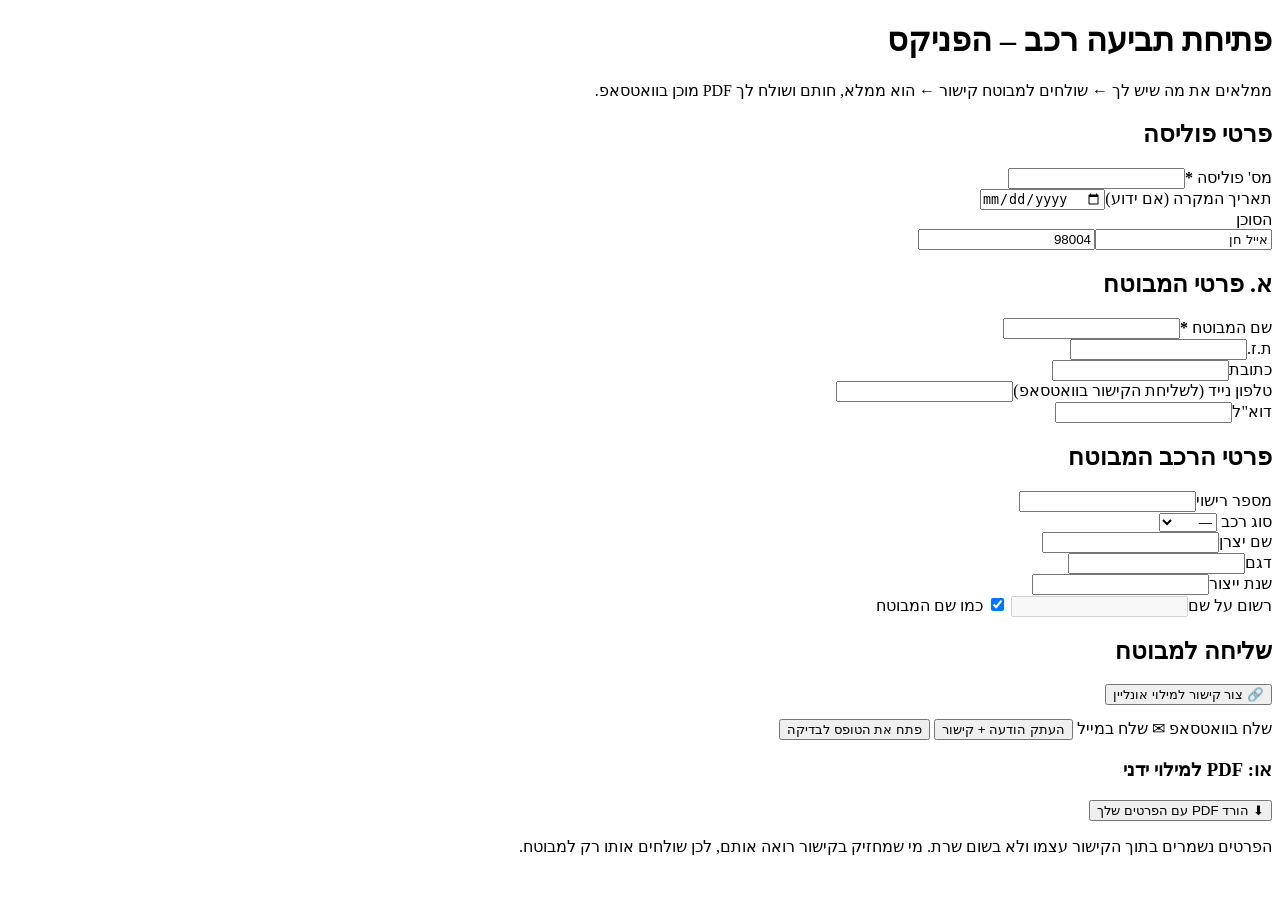
==== index.html @ f4e03f24 "Add files via upload" ====
<!DOCTYPE html>
<html lang="he" dir="rtl">
<head>
<meta charset="utf-8">
<meta name="viewport" content="width=device-width, initial-scale=1">
<meta name="robots" content="noindex, nofollow">
<title>פתיחת תביעה רכב – הפניקס (סוכן)</title>
<link rel="stylesheet" href="assets/style.css">
</head>
<body>
<header>
  <h1>פתיחת תביעה רכב – הפניקס</h1>
  <p>ממלאים את מה שיש לך ← שולחים למבוטח קישור ← הוא ממלא, חותם ושולח לך PDF מוכן בוואטסאפ.</p>
</header>
<main>
  <div class="card">
    <h2>פרטי פוליסה</h2>
    <div class="grid">
      <div><label class="l">מס' פוליסה <b>*</b></label><input id="policy" class="ltr" inputmode="numeric"></div>
      <div><label class="l">תאריך המקרה (אם ידוע)</label><input id="eventDate" type="date"></div>
      <div class="full"><label class="l">הסוכן</label>
        <div class="grid" style="grid-template-columns:2fr 1fr"><input id="agentName" value="אייל חן"><input id="agentNo" value="98004" class="ltr"></div></div>
    </div>
  </div>

  <div class="card">
    <h2>א. פרטי המבוטח</h2>
    <div class="grid">
      <div><label class="l">שם המבוטח <b>*</b></label><input id="name"></div>
      <div><label class="l">ת.ז.</label><input id="idno" class="ltr" inputmode="numeric" maxlength="9"></div>
      <div class="full"><label class="l">כתובת</label><input id="address"></div>
      <div><label class="l">טלפון נייד (לשליחת הקישור בוואטסאפ)</label><input id="mobile" class="ltr" inputmode="tel"></div>
      <div><label class="l">דוא"ל</label><input id="email" class="ltr" type="email"></div>
    </div>
  </div>

  <div class="card">
    <h2>פרטי הרכב המבוטח</h2>
    <div class="grid">
      <div><label class="l">מספר רישוי</label><input id="plate" class="ltr"></div>
      <div><label class="l">סוג רכב</label>
        <select id="vtype"><option value="">—</option><option value="private">פרטי</option><option value="commercial">מסחרי</option><option value="other">אחר</option></select></div>
      <div><label class="l">שם יצרן</label><input id="maker"></div>
      <div><label class="l">דגם</label><input id="model"></div>
      <div><label class="l">שנת ייצור</label><input id="year" class="ltr" inputmode="numeric" maxlength="4"></div>
      <div><label class="l">רשום על שם</label><input id="regTo">
        <label class="chk"><input type="checkbox" id="regSame" checked> כמו שם המבוטח</label></div>
    </div>
  </div>

  <div class="card">
    <h2>שליחה למבוטח</h2>
    <button class="btn primary big" id="btnLink">🔗 צור קישור למילוי אונליין</button>
    <div id="linkArea" class="hidden" style="margin-top:14px">
      <div class="linkbox" id="linkBox"></div>
      <div class="actions" style="margin-top:10px">
        <a class="btn wa" id="btnWa" target="_blank" rel="noopener" style="text-decoration:none">שלח בוואטסאפ</a>
        <a class="btn sec" id="btnMail" style="text-decoration:none">✉ שלח במייל</a>
        <button class="btn sec" id="btnCopyMsg">העתק הודעה + קישור</button>
        <button class="btn sec" id="btnOpen">פתח את הטופס לבדיקה</button>
      </div>
    </div>
    <div class="msg" id="msg"></div>
    <h3>או: PDF למילוי ידני</h3>
    <button class="btn sec" id="btnDl">⬇ הורד PDF עם הפרטים שלך</button>
    <p class="note">הפרטים נשמרים בתוך הקישור עצמו ולא בשום שרת. מי שמחזיק בקישור רואה אותם, לכן שולחים אותו רק למבוטח.</p>
  </div>
</main>
<script src="assets/pdf-lib.min.js"></script>
<script src="assets/fontkit.umd.min.js"></script>
<script src="assets/common.js"></script>
<script>
const $=id=>document.getElementById(id);
const FIELDS=['policy','eventDate','name','idno','address','mobile','email','plate','vtype','maker','model','year','regTo'];
function data(){
  const d={}; FIELDS.forEach(k=>d[k]=$(k).value.trim());
  if($('regSame').checked) d.regTo=d.name;
  d.agent=[$('agentName').value.trim(),$('agentNo').value.trim()].filter(Boolean).join(' ');
  d.agentName=$('agentName').value.trim();
  d.idno=d.idno.replace(/\D/g,'');
  Object.keys(d).forEach(k=>{ if(!d[k]) delete d[k]; });
  return d;
}
const msg=(t,c)=>{$('msg').textContent=t;$('msg').className='msg '+(c||'');};
function syncReg(){ $('regTo').disabled=$('regSame').checked; if($('regSame').checked) $('regTo').value=$('name').value; $('linkArea').classList.add('hidden'); }
document.querySelectorAll('input,select').forEach(e=>e.addEventListener('input',syncReg));
$('regSame').addEventListener('change',syncReg); syncReg();

function waNumber(m){ let n=(m||'').replace(/\D/g,''); if(n.startsWith('0')) n='972'+n.slice(1); return n; }
function clientMsg(d,link){
  return `שלום ${d.name},
לפתיחת התביעה בפוליסה ${d.policy} מול הפניקס, נא למלא את הטופס בקישור הבא (כ-5 דקות), לחתום בסוף וללחוץ "שלח לאייל":
${link}

בנוסף, נא לשלוח לי כאן צילום של רישיון נהיגה, רישיון רכב ות.ז. של הנהג.

${d.agentName||'אייל חן'} – סוכן ביטוח
050-646-1614`;
}
$('btnLink').onclick=()=>{
  const d=data();
  if(!d.policy||!d.name){ msg("חובה למלא מס' פוליסה ושם מבוטח",'err'); return; }
  const link=new URL('form.html',location.href).href.split('#')[0]+'#d='+encodeData(d);
  $('linkBox').textContent=link; $('linkArea').classList.remove('hidden');
  const text=clientMsg(d,link);
  const n=waNumber(d.mobile);
  $('btnWa').href=`https://wa.me/${n}?text=${encodeURIComponent(text)}`;
  $('btnMail').href=`mailto:${encodeURIComponent(d.email||'')}?subject=${encodeURIComponent('הודעה על מקרה ביטוח רכב – פוליסה '+d.policy)}&body=${encodeURIComponent(text)}`;
  $('btnCopyMsg').onclick=async()=>{ try{await navigator.clipboard.writeText(text); msg('ההודעה הועתקה','ok');}catch(e){msg('לא הצלחתי להעתיק – סמן את הקישור והעתק ידנית','err');} };
  $('btnOpen').onclick=()=>window.open(link,'_blank');
  msg(n?'הקישור מוכן':'הקישור מוכן. לא הוזן נייד, אז בוואטסאפ תבחר את איש הקשר בעצמך.','ok');
};
$('btnDl').onclick=async()=>{
  const d=data(); if(!d.policy||!d.name){ msg("חובה למלא מס' פוליסה ושם מבוטח",'err'); return; }
  try{
    const f=await loadForm(); fillAgent(f,d);
    const bytes=await f.doc.save(); const a=document.createElement('a');
    a.href=URL.createObjectURL(new Blob([bytes],{type:'application/pdf'})); a.download=`הודעה על מקרה ביטוח - ${d.name}.pdf`;
    document.body.appendChild(a); a.click(); a.remove(); msg('הקובץ ירד','ok');
  }catch(e){ msg('שגיאה: '+e.message,'err'); }
};
</script>
</body>
</html>
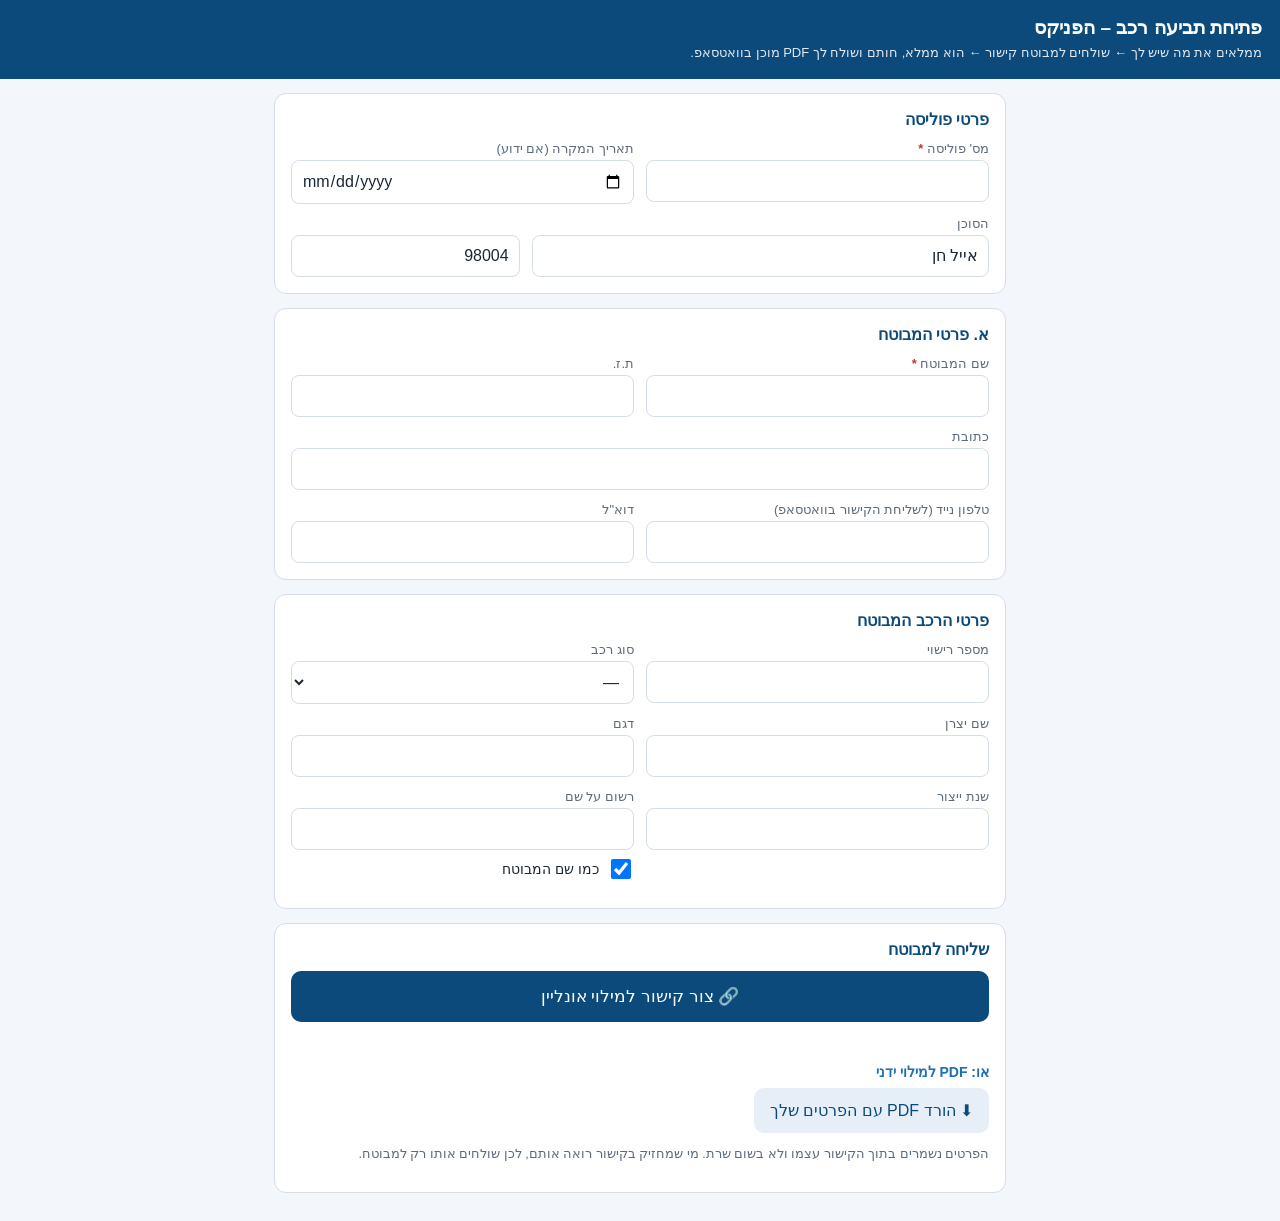
==== commit f43f5dbc: "Add files via upload" ====
--- a/index.html
+++ b/index.html
@@ -5,7 +5,51 @@
 <meta name="viewport" content="width=device-width, initial-scale=1">
 <meta name="robots" content="noindex, nofollow">
 <title>פתיחת תביעה רכב – הפניקס (סוכן)</title>
-<link rel="stylesheet" href="assets/style.css">
+<style>
+:root{--blue:#0b4a7a;--blue2:#1f6fb2;--bg:#f3f6fa;--line:#d5dde8;--txt:#1b2733;--muted:#5d6b7a;--ok:#1e8449;--err:#c0392b}
+*{box-sizing:border-box}
+body{margin:0;font-family:"Segoe UI",Arial,"Noto Sans Hebrew",sans-serif;background:var(--bg);color:var(--txt);-webkit-text-size-adjust:100%}
+header{background:var(--blue);color:#fff;padding:16px 18px}
+header h1{margin:0;font-size:19px}
+header p{margin:4px 0 0;font-size:13px;opacity:.88;line-height:1.5}
+main{max-width:760px;margin:0 auto;padding:14px}
+.card{background:#fff;border:1px solid var(--line);border-radius:12px;padding:16px;margin-bottom:14px}
+.card h2{margin:0 0 12px;font-size:16px;color:var(--blue)}
+.card h3{margin:14px 0 8px;font-size:14px;color:var(--blue2)}
+.grid{display:grid;grid-template-columns:1fr 1fr;gap:12px}
+.full{grid-column:1/-1}
+label.l{display:block;font-size:13px;color:var(--muted);margin-bottom:4px}
+label.l b{color:var(--err)}
+input,select,textarea{width:100%;padding:11px 10px;border:1px solid var(--line);border-radius:8px;font-size:16px;font-family:inherit;background:#fff;color:var(--txt)}
+textarea{min-height:120px;resize:vertical;line-height:1.5}
+input:focus,select:focus,textarea:focus{outline:2px solid var(--blue2);border-color:transparent}
+input.ltr{direction:ltr;text-align:right}
+input[readonly]{background:#f1f4f8;color:#44505c}
+.chk{display:flex;align-items:center;gap:8px;font-size:14px;margin:6px 0 10px}
+.chk input{width:20px;height:20px}
+.seg{display:flex;gap:6px;flex-wrap:wrap}
+.seg button{flex:1;min-width:70px;padding:10px 8px;border:1px solid var(--line);border-radius:8px;background:#fff;font-size:15px;font-family:inherit;color:var(--txt);cursor:pointer}
+.seg button.on{background:var(--blue);border-color:var(--blue);color:#fff}
+.q{display:grid;grid-template-columns:1fr 150px;gap:8px;align-items:center;padding:8px 0;border-bottom:1px solid #eef2f6;font-size:14px}
+.q:last-child{border-bottom:0}
+.sub{border:1px dashed var(--line);border-radius:10px;padding:12px;margin-top:10px}
+.actions{display:flex;flex-wrap:wrap;gap:10px}
+.btn{border:0;border-radius:10px;padding:13px 16px;font-size:16px;font-family:inherit;cursor:pointer}
+.primary{background:var(--blue);color:#fff}
+.sec{background:#e6eef7;color:var(--blue)}
+.wa{background:#25d366;color:#fff}
+.big{width:100%;font-size:17px;padding:15px}
+.msg{font-size:14px;margin-top:10px;min-height:18px;line-height:1.5}
+.err{color:var(--err)}.ok{color:var(--ok)}
+.note{font-size:12.5px;color:var(--muted);line-height:1.5}
+.sum{display:grid;grid-template-columns:auto 1fr;gap:4px 12px;font-size:14px}
+.sum span:nth-child(odd){color:var(--muted)}
+.sig{border:1px solid var(--line);border-radius:10px;background:#fff;touch-action:none;width:100%;height:170px;display:block}
+.linkbox{direction:ltr;text-align:left;font-size:13px;word-break:break-all;background:#f1f4f8;border-radius:8px;padding:10px}
+.hidden{display:none!important}
+@media(max-width:560px){.grid{grid-template-columns:1fr}.q{grid-template-columns:1fr}}
+
+</style>
 </head>
 <body>
 <header>
@@ -66,9 +110,236 @@
     <p class="note">הפרטים נשמרים בתוך הקישור עצמו ולא בשום שרת. מי שמחזיק בקישור רואה אותם, לכן שולחים אותו רק למבוטח.</p>
   </div>
 </main>
-<script src="assets/pdf-lib.min.js"></script>
-<script src="assets/fontkit.umd.min.js"></script>
-<script src="assets/common.js"></script>
+<script>!function(t,e){"object"==typeof exports&&"undefined"!=typeof module?e(exports):"function"==typeof define&&define.amd?define(["exports"],e):e((t=t||self).PDFLib={})}(this,(function(t){"use strict";
+/*! *****************************************************************************
+    Copyright (c) Microsoft Corporation. All rights reserved.
+    Licensed under the Apache License, Version 2.0 (the "License"); you may not use
+    this file except in compliance with the License. You may obtain a copy of the
+    License at http://www.apache.org/licenses/LICENSE-2.0
+
+    THIS CODE IS PROVIDED ON AN *AS IS* BASIS, WITHOUT WARRANTIES OR CONDITIONS OF ANY
+    KIND, EITHER EXPRESS OR IMPLIED, INCLUDING WITHOUT LIMITATION ANY IMPLIED
+    WARRANTIES OR CONDITIONS OF TITLE, FITNESS FOR A PARTICULAR PURPOSE,
+    MERCHANTABLITY OR NON-INFRINGEMENT.
+
+    See the Apache Version 2.0 License for specific language governing permissions
+    and limitations under the License.
+    ***************************************************************************** */var e=function(t,n){return(e=Object.setPrototypeOf||{__proto__:[]}instanceof Array&&function(t,e){t.__proto__=e}||function(t,e){for(var n in e)e.hasOwnProperty(n)&&(t[n]=e[n])})(t,n)};function n(t,n){function r(){this.constructor=t}e(t,n),t.prototype=null===n?Object.create(n):(r.prototype=n.prototype,new r)}var r=function(){return(r=Object.assign||function(t){for(var e,n=1,r=arguments.length;n<r;n++)for(var i in e=arguments[n])Object.prototype.hasOwnProperty.call(e,i)&&(t[i]=e[i]);return t}).apply(this,arguments)};function i(t,e,n,r){return new(n||(n=Promise))((function(i,o){function a(t){try{l(r.next(t))}catch(t){o(t)}}function s(t){try{l(r.throw(t))}catch(t){o(t)}}function l(t){var e;t.done?i(t.value):(e=t.value,e instanceof n?e:new n((function(t){t(e)}))).then(a,s)}l((r=r.apply(t,e||[])).next())}))}function o(t,e){var n,r,i,o,a={label:0,sent:function(){if(1&i[0])throw i[1];return i[1]},trys:[],ops:[]};return o={next:s(0),throw:s(1),return:s(2)},"function"==typeof Symbol&&(o[Symbol.iterator]=function(){return this}),o;function s(o){return function(s){return function(o){if(n)throw new TypeError("Generator is already executing.");for(;a;)try{if(n=1,r&&(i=2&o[0]?r.return:o[0]?r.throw||((i=r.return)&&i.call(r),0):r.next)&&!(i=i.call(r,o[1])).done)return i;switch(r=0,i&&(o=[2&o[0],i.value]),o[0]){case 0:case 1:i=o;break;case 4:return a.label++,{value:o[1],done:!1};case 5:a.label++,r=o[1],o=[0];continue;case 7:o=a.ops.pop(),a.trys.pop();continue;default:if(!(i=a.trys,(i=i.length>0&&i[i.length-1])||6!==o[0]&&2!==o[0])){a=0;continue}if(3===o[0]&&(!i||o[1]>i[0]&&o[1]<i[3])){a.label=o[1];break}if(6===o[0]&&a.label<i[1]){a.label=i[1],i=o;break}if(i&&a.label<i[2]){a.label=i[2],a.ops.push(o);break}i[2]&&a.ops.pop(),a.trys.pop();continue}o=e.call(t,a)}catch(t){o=[6,t],r=0}finally{n=i=0}if(5&o[0])throw o[1];return{value:o[0]?o[1]:void 0,done:!0}}([o,s])}}}function a(){for(var t=0,e=0,n=arguments.length;e<n;e++)t+=arguments[e].length;var r=Array(t),i=0;for(e=0;e<n;e++)for(var o=arguments[e],a=0,s=o.length;a<s;a++,i++)r[i]=o[a];return r}for(var s="ABCDEFGHIJKLMNOPQRSTUVWXYZabcdefghijklmnopqrstuvwxyz0123456789+/",l=new Uint8Array(256),h=0;h<s.length;h++)l[s.charCodeAt(h)]=h;var u,c=function(t){for(var e="",n=t.length,r=0;r<n;r+=3)e+=s[t[r]>>2],e+=s[(3&t[r])<<4|t[r+1]>>4],e+=s[(15&t[r+1])<<2|t[r+2]>>6],e+=s[63&t[r+2]];return n%3==2?e=e.substring(0,e.length-1)+"=":n%3==1&&(e=e.substring(0,e.length-2)+"=="),e},d=function(t){var e,n,r,i,o,a=.75*t.length,s=t.length,h=0;"="===t[t.length-1]&&(a--,"="===t[t.length-2]&&a--);var u=new Uint8Array(a);for(e=0;e<s;e+=4)n=l[t.charCodeAt(e)],r=l[t.charCodeAt(e+1)],i=l[t.charCodeAt(e+2)],o=l[t.charCodeAt(e+3)],u[h++]=n<<2|r>>4,u[h++]=(15&r)<<4|i>>2,u[h++]=(3&i)<<6|63&o;return u},f=/^(data)?:?([\w\/\+]+)?;?(charset=[\w-]+|base64)?.*,/i,p=function(t){var e=t.trim(),n=e.substring(0,100).match(f);if(!n)return d(e);var r=n[0],i=e.substring(r.length);return d(i)},g=function(t){return t.charCodeAt(0)},v=function(t){return t.codePointAt(0)},y=function(t,e){return x(t.toString(16),e,"0").toUpperCase()},m=function(t){return y(t,2)},b=function(t){return String.fromCharCode(t)},w=function(t){return b(parseInt(t,16))},x=function(t,e,n){for(var r="",i=0,o=e-t.length;i<o;i++)r+=n;return r+t},k=function(t,e,n){for(var r=t.length,i=0;i<r;i++)e[n++]=t.charCodeAt(i);return r},F=function(t){return t.replace(/[.*+?^${}()|[\]\\]/g,"\\$&")},S=function(t){return t.replace(/\t|\u0085|\u2028|\u2029/g,"    ").replace(/[\b\v]/g,"")},C=["\\n","\\f","\\r","\\u000B"],A=function(t){return/^[\n\f\r\u000B]$/.test(t)},T=function(t){return t.split(/[\n\f\r\u000B]/)},P=function(t){return t.replace(/[\n\f\r\u000B]/g," ")},z=function(t,e){var n,r=t.charCodeAt(e),i=e+1,o=1;return r>=55296&&r<=56319&&t.length>i&&(n=t.charCodeAt(i))>=56320&&n<=57343&&(o=2),[t.slice(e,e+o),o]},R=function(t){for(var e=[],n=0,r=t.length;n<r;){var i=z(t,n),o=i[0],a=i[1];e.push(o),n+=a}return e},O=function(t,e,n,r){for(var i=function(t){for(var e=C.join("|"),n=["$"],r=0,i=t.length;r<i;r++){var o=t[r];if(A(o))throw new TypeError("`wordBreak` must not include "+e);n.push(""===o?".":F(o))}var a=n.join("|");return new RegExp("("+e+")|((.*?)("+a+"))","gm")}(e),o=S(t).match(i),a="",s=0,l=[],h=function(){""!==a&&l.push(a),a="",s=0},u=0,c=o.length;u<c;u++){var d=o[u];if(A(d))h();else{var f=r(d);s+f>n&&h(),a+=d,s+=f}}return h(),l},D=/^D:(\d\d\d\d)(\d\d)?(\d\d)?(\d\d)?(\d\d)?(\d\d)?([+\-Z])?(\d\d)?'?(\d\d)?'?$/,B=function(t){var e=t.match(D);if(e){var n=e[1],r=e[2],i=void 0===r?"01":r,o=e[3],a=void 0===o?"01":o,s=e[4],l=void 0===s?"00":s,h=e[5],u=void 0===h?"00":h,c=e[6],d=void 0===c?"00":c,f=e[7],p=void 0===f?"Z":f,g=e[8],v=void 0===g?"00":g,y=e[9];return new Date(n+"-"+i+"-"+a+"T"+l+":"+u+":"+d+("Z"===p?"Z":""+p+v+":"+(void 0===y?"00":y)))}},N=function(t,e){for(var n,r,i=0;i<t.length;){var o=t.substring(i).match(e);if(!o)return{match:r,pos:i};r=o,i+=(null!==(n=o.index)&&void 0!==n?n:0)+o[0].length}return{match:r,pos:i}},E=function(t){return t[t.length-1]},j=function(t){if(t instanceof Uint8Array)return t;for(var e=t.length,n=new Uint8Array(e),r=0;r<e;r++)n[r]=t.charCodeAt(r);return n},M=function(){for(var t=[],e=0;e<arguments.length;e++)t[e]=arguments[e];for(var n=t.length,r=[],i=0;i<n;i++){var o=t[i];r[i]=o instanceof Uint8Array?o:j(o)}var a=0;for(i=0;i<n;i++)a+=t[i].length;for(var s=new Uint8Array(a),l=0,h=0;h<n;h++)for(var u=r[h],c=0,d=u.length;c<d;c++)s[l++]=u[c];return s},I=function(t){for(var e=0,n=0,r=t.length;n<r;n++)e+=t[n].length;var i=new Uint8Array(e),o=0;for(n=0,r=t.length;n<r;n++){var a=t[n];i.set(a,o),o+=a.length}return i},U=function(t){for(var e="",n=0,r=t.length;n<r;n++)e+=b(t[n]);return e},V=function(t,e){return t.id-e.id},W=function(t,e){for(var n=[],r=0,i=t.length;r<i;r++){var o=t[r],a=t[r-1];0!==r&&e(o)===e(a)||n.push(o)}return n},q=function(t){for(var e=t.length,n=0,r=Math.floor(e/2);n<r;n++){var i=n,o=e-n-1,a=t[n];t[i]=t[o],t[o]=a}return t},L=function(t){for(var e=0,n=0,r=t.length;n<r;n++)e+=t[n];return e},K=function(t,e){for(var n=new Array(e-t),r=0,i=n.length;r<i;r++)n[r]=t+r;return n},G=function(t,e){for(var n=new Array(e.length),r=0,i=e.length;r<i;r++)n[r]=t[e[r]];return n},H=function(t){return t instanceof Uint8Array||t instanceof ArrayBuffer||"string"==typeof t},_=function(t){if("string"==typeof t)return p(t);if(t instanceof ArrayBuffer)return new Uint8Array(t);if(t instanceof Uint8Array)return t;throw new TypeError("`input` must be one of `string | ArrayBuffer | Uint8Array`")},X=function(){return new Promise((function(t){setTimeout((function(){return t()}),0)}))},Z=function(t,e){void 0===e&&(e=!0);var n=[];e&&n.push(65279);for(var r=0,i=t.length;r<i;){var o=t.codePointAt(r);if(o<65536)n.push(o),r+=1;else{if(!(o<1114112))throw new Error("Invalid code point: 0x"+m(o));n.push(Q(o),$(o)),r+=2}}return new Uint16Array(n)},Y=function(t){return t>=0&&t<=65535},J=function(t){return t>=65536&&t<=1114111},Q=function(t){return Math.floor((t-65536)/1024)+55296},$=function(t){return(t-65536)%1024+56320};!function(t){t.BigEndian="BigEndian",t.LittleEndian="LittleEndian"}(u||(u={}));var tt="�".codePointAt(0),et=function(t,e){if(void 0===e&&(e=!0),t.length<=1)return String.fromCodePoint(tt);for(var n=e?ot(t):u.BigEndian,r=e?2:0,i=[];t.length-r>=2;){var o=it(t[r++],t[r++],n);if(nt(o))if(t.length-r<2)i.push(tt);else{var a=it(t[r++],t[r++],n);rt(a)?i.push(o,a):i.push(tt)}else rt(o)?(r+=2,i.push(tt)):i.push(o)}return r<t.length&&i.push(tt),String.fromCodePoint.apply(String,i)},nt=function(t){return t>=55296&&t<=56319},rt=function(t){return t>=56320&&t<=57343},it=function(t,e,n){if(n===u.LittleEndian)return e<<8|t;if(n===u.BigEndian)return t<<8|e;throw new Error("Invalid byteOrder: "+n)},ot=function(t){return at(t)?u.BigEndian:st(t)?u.LittleEndian:u.BigEndian},at=function(t){return 254===t[0]&&255===t[1]},st=function(t){return 255===t[0]&&254===t[1]},lt=function(t){return at(t)||st(t)},ht=function(t){var e,n=String(t);if(Math.abs(t)<1){if(e=parseInt(t.toString().split("e-")[1])){var r=t<0;r&&(t*=-1),t*=Math.pow(10,e-1),n="0."+new Array(e).join("0")+t.toString().substring(2),r&&(n="-"+n)}}else(e=parseInt(t.toString().split("+")[1]))>20&&(e-=20,n=(t/=Math.pow(10,e)).toString()+new Array(e+1).join("0"));return n},ut=function(t){return Math.ceil(t.toString(2).length/8)},ct=function(t){for(var e=new Uint8Array(ut(t)),n=1;n<=e.length;n++)e[n-1]=t>>8*(e.length-n);return e},dt=function(t){throw new Error(t)};function ft(t,e,n){return t(n={path:e,exports:{},require:function(t,e){return function(){throw new Error("Dynamic requires are not currently supported by @rollup/plugin-commonjs")}(null==e&&n.path)}},n.exports),n.exports}var pt=ft((function(t,e){var n="undefined"!=typeof Uint8Array&&"undefined"!=typeof Uint16Array&&"undefined"!=typeof Int32Array;function r(t,e){return Object.prototype.hasOwnProperty.call(t,e)}e.assign=function(t){for(var e=Array.prototype.slice.call(arguments,1);e.length;){var n=e.shift();if(n){if("object"!=typeof n)throw new TypeError(n+"must be non-object");for(var i in n)r(n,i)&&(t[i]=n[i])}}return t},e.shrinkBuf=function(t,e){return t.length===e?t:t.subarray?t.subarray(0,e):(t.length=e,t)};var i={arraySet:function(t,e,n,r,i){if(e.subarray&&t.subarray)t.set(e.subarray(n,n+r),i);else for(var o=0;o<r;o++)t[i+o]=e[n+o]},flattenChunks:function(t){var e,n,r,i,o,a;for(r=0,e=0,n=t.length;e<n;e++)r+=t[e].length;for(a=new Uint8Array(r),i=0,e=0,n=t.length;e<n;e++)o=t[e],a.set(o,i),i+=o.length;return a}},o={arraySet:function(t,e,n,r,i){for(var o=0;o<r;o++)t[i+o]=e[n+o]},flattenChunks:function(t){return[].concat.apply([],t)}};e.setTyped=function(t){t?(e.Buf8=Uint8Array,e.Buf16=Uint16Array,e.Buf32=Int32Array,e.assign(e,i)):(e.Buf8=Array,e.Buf16=Array,e.Buf32=Array,e.assign(e,o))},e.setTyped(n)}));function gt(t){for(var e=t.length;--e>=0;)t[e]=0}var vt=[0,0,0,0,0,0,0,0,1,1,1,1,2,2,2,2,3,3,3,3,4,4,4,4,5,5,5,5,0],yt=[0,0,0,0,1,1,2,2,3,3,4,4,5,5,6,6,7,7,8,8,9,9,10,10,11,11,12,12,13,13],mt=[0,0,0,0,0,0,0,0,0,0,0,0,0,0,0,0,2,3,7],bt=[16,17,18,0,8,7,9,6,10,5,11,4,12,3,13,2,14,1,15],wt=new Array(576);gt(wt);var xt=new Array(60);gt(xt);var kt=new Array(512);gt(kt);var Ft=new Array(256);gt(Ft);var St=new Array(29);gt(St);var Ct,At,Tt,Pt=new Array(30);function zt(t,e,n,r,i){this.static_tree=t,this.extra_bits=e,this.extra_base=n,this.elems=r,this.max_length=i,this.has_stree=t&&t.length}function Rt(t,e){this.dyn_tree=t,this.max_code=0,this.stat_desc=e}function Ot(t){return t<256?kt[t]:kt[256+(t>>>7)]}function Dt(t,e){t.pending_buf[t.pending++]=255&e,t.pending_buf[t.pending++]=e>>>8&255}function Bt(t,e,n){t.bi_valid>16-n?(t.bi_buf|=e<<t.bi_valid&65535,Dt(t,t.bi_buf),t.bi_buf=e>>16-t.bi_valid,t.bi_valid+=n-16):(t.bi_buf|=e<<t.bi_valid&65535,t.bi_valid+=n)}function Nt(t,e,n){Bt(t,n[2*e],n[2*e+1])}function Et(t,e){var n=0;do{n|=1&t,t>>>=1,n<<=1}while(--e>0);return n>>>1}function jt(t,e,n){var r,i,o=new Array(16),a=0;for(r=1;r<=15;r++)o[r]=a=a+n[r-1]<<1;for(i=0;i<=e;i++){var s=t[2*i+1];0!==s&&(t[2*i]=Et(o[s]++,s))}}function Mt(t){var e;for(e=0;e<286;e++)t.dyn_ltree[2*e]=0;for(e=0;e<30;e++)t.dyn_dtree[2*e]=0;for(e=0;e<19;e++)t.bl_tree[2*e]=0;t.dyn_ltree[512]=1,t.opt_len=t.static_len=0,t.last_lit=t.matches=0}function It(t){t.bi_valid>8?Dt(t,t.bi_buf):t.bi_valid>0&&(t.pending_buf[t.pending++]=t.bi_buf),t.bi_buf=0,t.bi_valid=0}function Ut(t,e,n,r){var i=2*e,o=2*n;return t[i]<t[o]||t[i]===t[o]&&r[e]<=r[n]}function Vt(t,e,n){for(var r=t.heap[n],i=n<<1;i<=t.heap_len&&(i<t.heap_len&&Ut(e,t.heap[i+1],t.heap[i],t.depth)&&i++,!Ut(e,r,t.heap[i],t.depth));)t.heap[n]=t.heap[i],n=i,i<<=1;t.heap[n]=r}function Wt(t,e,n){var r,i,o,a,s=0;if(0!==t.last_lit)do{r=t.pending_buf[t.d_buf+2*s]<<8|t.pending_buf[t.d_buf+2*s+1],i=t.pending_buf[t.l_buf+s],s++,0===r?Nt(t,i,e):(Nt(t,(o=Ft[i])+256+1,e),0!==(a=vt[o])&&Bt(t,i-=St[o],a),Nt(t,o=Ot(--r),n),0!==(a=yt[o])&&Bt(t,r-=Pt[o],a))}while(s<t.last_lit);Nt(t,256,e)}function qt(t,e){var n,r,i,o=e.dyn_tree,a=e.stat_desc.static_tree,s=e.stat_desc.has_stree,l=e.stat_desc.elems,h=-1;for(t.heap_len=0,t.heap_max=573,n=0;n<l;n++)0!==o[2*n]?(t.heap[++t.heap_len]=h=n,t.depth[n]=0):o[2*n+1]=0;for(;t.heap_len<2;)o[2*(i=t.heap[++t.heap_len]=h<2?++h:0)]=1,t.depth[i]=0,t.opt_len--,s&&(t.static_len-=a[2*i+1]);for(e.max_code=h,n=t.heap_len>>1;n>=1;n--)Vt(t,o,n);i=l;do{n=t.heap[1],t.heap[1]=t.heap[t.heap_len--],Vt(t,o,1),r=t.heap[1],t.heap[--t.heap_max]=n,t.heap[--t.heap_max]=r,o[2*i]=o[2*n]+o[2*r],t.depth[i]=(t.depth[n]>=t.depth[r]?t.depth[n]:t.depth[r])+1,o[2*n+1]=o[2*r+1]=i,t.heap[1]=i++,Vt(t,o,1)}while(t.heap_len>=2);t.heap[--t.heap_max]=t.heap[1],function(t,e){var n,r,i,o,a,s,l=e.dyn_tree,h=e.max_code,u=e.stat_desc.static_tree,c=e.stat_desc.has_stree,d=e.stat_desc.extra_bits,f=e.stat_desc.extra_base,p=e.stat_desc.max_length,g=0;for(o=0;o<=15;o++)t.bl_count[o]=0;for(l[2*t.heap[t.heap_max]+1]=0,n=t.heap_max+1;n<573;n++)(o=l[2*l[2*(r=t.heap[n])+1]+1]+1)>p&&(o=p,g++),l[2*r+1]=o,r>h||(t.bl_count[o]++,a=0,r>=f&&(a=d[r-f]),s=l[2*r],t.opt_len+=s*(o+a),c&&(t.static_len+=s*(u[2*r+1]+a)));if(0!==g){do{for(o=p-1;0===t.bl_count[o];)o--;t.bl_count[o]--,t.bl_count[o+1]+=2,t.bl_count[p]--,g-=2}while(g>0);for(o=p;0!==o;o--)for(r=t.bl_count[o];0!==r;)(i=t.heap[--n])>h||(l[2*i+1]!==o&&(t.opt_len+=(o-l[2*i+1])*l[2*i],l[2*i+1]=o),r--)}}(t,e),jt(o,h,t.bl_count)}function Lt(t,e,n){var r,i,o=-1,a=e[1],s=0,l=7,h=4;for(0===a&&(l=138,h=3),e[2*(n+1)+1]=65535,r=0;r<=n;r++)i=a,a=e[2*(r+1)+1],++s<l&&i===a||(s<h?t.bl_tree[2*i]+=s:0!==i?(i!==o&&t.bl_tree[2*i]++,t.bl_tree[32]++):s<=10?t.bl_tree[34]++:t.bl_tree[36]++,s=0,o=i,0===a?(l=138,h=3):i===a?(l=6,h=3):(l=7,h=4))}function Kt(t,e,n){var r,i,o=-1,a=e[1],s=0,l=7,h=4;for(0===a&&(l=138,h=3),r=0;r<=n;r++)if(i=a,a=e[2*(r+1)+1],!(++s<l&&i===a)){if(s<h)do{Nt(t,i,t.bl_tree)}while(0!=--s);else 0!==i?(i!==o&&(Nt(t,i,t.bl_tree),s--),Nt(t,16,t.bl_tree),Bt(t,s-3,2)):s<=10?(Nt(t,17,t.bl_tree),Bt(t,s-3,3)):(Nt(t,18,t.bl_tree),Bt(t,s-11,7));s=0,o=i,0===a?(l=138,h=3):i===a?(l=6,h=3):(l=7,h=4)}}gt(Pt);var Gt=!1;function Ht(t,e,n,r){Bt(t,0+(r?1:0),3),function(t,e,n,r){It(t),r&&(Dt(t,n),Dt(t,~n)),pt.arraySet(t.pending_buf,t.window,e,n,t.pending),t.pending+=n}(t,e,n,!0)}var _t={_tr_init:function(t){Gt||(!function(){var t,e,n,r,i,o=new Array(16);for(n=0,r=0;r<28;r++)for(St[r]=n,t=0;t<1<<vt[r];t++)Ft[n++]=r;for(Ft[n-1]=r,i=0,r=0;r<16;r++)for(Pt[r]=i,t=0;t<1<<yt[r];t++)kt[i++]=r;for(i>>=7;r<30;r++)for(Pt[r]=i<<7,t=0;t<1<<yt[r]-7;t++)kt[256+i++]=r;for(e=0;e<=15;e++)o[e]=0;for(t=0;t<=143;)wt[2*t+1]=8,t++,o[8]++;for(;t<=255;)wt[2*t+1]=9,t++,o[9]++;for(;t<=279;)wt[2*t+1]=7,t++,o[7]++;for(;t<=287;)wt[2*t+1]=8,t++,o[8]++;for(jt(wt,287,o),t=0;t<30;t++)xt[2*t+1]=5,xt[2*t]=Et(t,5);Ct=new zt(wt,vt,257,286,15),At=new zt(xt,yt,0,30,15),Tt=new zt(new Array(0),mt,0,19,7)}(),Gt=!0),t.l_desc=new Rt(t.dyn_ltree,Ct),t.d_desc=new Rt(t.dyn_dtree,At),t.bl_desc=new Rt(t.bl_tree,Tt),t.bi_buf=0,t.bi_valid=0,Mt(t)},_tr_stored_block:Ht,_tr_flush_block:function(t,e,n,r){var i,o,a=0;t.level>0?(2===t.strm.data_type&&(t.strm.data_type=function(t){var e,n=4093624447;for(e=0;e<=31;e++,n>>>=1)if(1&n&&0!==t.dyn_ltree[2*e])return 0;if(0!==t.dyn_ltree[18]||0!==t.dyn_ltree[20]||0!==t.dyn_ltree[26])return 1;for(e=32;e<256;e++)if(0!==t.dyn_ltree[2*e])return 1;return 0}(t)),qt(t,t.l_desc),qt(t,t.d_desc),a=function(t){var e;for(Lt(t,t.dyn_ltree,t.l_desc.max_code),Lt(t,t.dyn_dtree,t.d_desc.max_code),qt(t,t.bl_desc),e=18;e>=3&&0===t.bl_tree[2*bt[e]+1];e--);return t.opt_len+=3*(e+1)+5+5+4,e}(t),i=t.opt_len+3+7>>>3,(o=t.static_len+3+7>>>3)<=i&&(i=o)):i=o=n+5,n+4<=i&&-1!==e?Ht(t,e,n,r):4===t.strategy||o===i?(Bt(t,2+(r?1:0),3),Wt(t,wt,xt)):(Bt(t,4+(r?1:0),3),function(t,e,n,r){var i;for(Bt(t,e-257,5),Bt(t,n-1,5),Bt(t,r-4,4),i=0;i<r;i++)Bt(t,t.bl_tree[2*bt[i]+1],3);Kt(t,t.dyn_ltree,e-1),Kt(t,t.dyn_dtree,n-1)}(t,t.l_desc.max_code+1,t.d_desc.max_code+1,a+1),Wt(t,t.dyn_ltree,t.dyn_dtree)),Mt(t),r&&It(t)},_tr_tally:function(t,e,n){return t.pending_buf[t.d_buf+2*t.last_lit]=e>>>8&255,t.pending_buf[t.d_buf+2*t.last_lit+1]=255&e,t.pending_buf[t.l_buf+t.last_lit]=255&n,t.last_lit++,0===e?t.dyn_ltree[2*n]++:(t.matches++,e--,t.dyn_ltree[2*(Ft[n]+256+1)]++,t.dyn_dtree[2*Ot(e)]++),t.last_lit===t.lit_bufsize-1},_tr_align:function(t){Bt(t,2,3),Nt(t,256,wt),function(t){16===t.bi_valid?(Dt(t,t.bi_buf),t.bi_buf=0,t.bi_valid=0):t.bi_valid>=8&&(t.pending_buf[t.pending++]=255&t.bi_buf,t.bi_buf>>=8,t.bi_valid-=8)}(t)}};var Xt=function(t,e,n,r){for(var i=65535&t|0,o=t>>>16&65535|0,a=0;0!==n;){n-=a=n>2e3?2e3:n;do{o=o+(i=i+e[r++]|0)|0}while(--a);i%=65521,o%=65521}return i|o<<16|0};var Zt=function(){for(var t,e=[],n=0;n<256;n++){t=n;for(var r=0;r<8;r++)t=1&t?3988292384^t>>>1:t>>>1;e[n]=t}return e}();var Yt,Jt=function(t,e,n,r){var i=Zt,o=r+n;t^=-1;for(var a=r;a<o;a++)t=t>>>8^i[255&(t^e[a])];return-1^t},Qt={2:"need dictionary",1:"stream end",0:"","-1":"file error","-2":"stream error","-3":"data error","-4":"insufficient memory","-5":"buffer error","-6":"incompatible version"};function $t(t,e){return t.msg=Qt[e],e}function te(t){return(t<<1)-(t>4?9:0)}function ee(t){for(var e=t.length;--e>=0;)t[e]=0}function ne(t){var e=t.state,n=e.pending;n>t.avail_out&&(n=t.avail_out),0!==n&&(pt.arraySet(t.output,e.pending_buf,e.pending_out,n,t.next_out),t.next_out+=n,e.pending_out+=n,t.total_out+=n,t.avail_out-=n,e.pending-=n,0===e.pending&&(e.pending_out=0))}function re(t,e){_t._tr_flush_block(t,t.block_start>=0?t.block_start:-1,t.strstart-t.block_start,e),t.block_start=t.strstart,ne(t.strm)}function ie(t,e){t.pending_buf[t.pending++]=e}function oe(t,e){t.pending_buf[t.pending++]=e>>>8&255,t.pending_buf[t.pending++]=255&e}function ae(t,e,n,r){var i=t.avail_in;return i>r&&(i=r),0===i?0:(t.avail_in-=i,pt.arraySet(e,t.input,t.next_in,i,n),1===t.state.wrap?t.adler=Xt(t.adler,e,i,n):2===t.state.wrap&&(t.adler=Jt(t.adler,e,i,n)),t.next_in+=i,t.total_in+=i,i)}function se(t,e){var n,r,i=t.max_chain_length,o=t.strstart,a=t.prev_length,s=t.nice_match,l=t.strstart>t.w_size-262?t.strstart-(t.w_size-262):0,h=t.window,u=t.w_mask,c=t.prev,d=t.strstart+258,f=h[o+a-1],p=h[o+a];t.prev_length>=t.good_match&&(i>>=2),s>t.lookahead&&(s=t.lookahead);do{if(h[(n=e)+a]===p&&h[n+a-1]===f&&h[n]===h[o]&&h[++n]===h[o+1]){o+=2,n++;do{}while(h[++o]===h[++n]&&h[++o]===h[++n]&&h[++o]===h[++n]&&h[++o]===h[++n]&&h[++o]===h[++n]&&h[++o]===h[++n]&&h[++o]===h[++n]&&h[++o]===h[++n]&&o<d);if(r=258-(d-o),o=d-258,r>a){if(t.match_start=e,a=r,r>=s)break;f=h[o+a-1],p=h[o+a]}}}while((e=c[e&u])>l&&0!=--i);return a<=t.lookahead?a:t.lookahead}function le(t){var e,n,r,i,o,a=t.w_size;do{if(i=t.window_size-t.lookahead-t.strstart,t.strstart>=a+(a-262)){pt.arraySet(t.window,t.window,a,a,0),t.match_start-=a,t.strstart-=a,t.block_start-=a,e=n=t.hash_size;do{r=t.head[--e],t.head[e]=r>=a?r-a:0}while(--n);e=n=a;do{r=t.prev[--e],t.prev[e]=r>=a?r-a:0}while(--n);i+=a}if(0===t.strm.avail_in)break;if(n=ae(t.strm,t.window,t.strstart+t.lookahead,i),t.lookahead+=n,t.lookahead+t.insert>=3)for(o=t.strstart-t.insert,t.ins_h=t.window[o],t.ins_h=(t.ins_h<<t.hash_shift^t.window[o+1])&t.hash_mask;t.insert&&(t.ins_h=(t.ins_h<<t.hash_shift^t.window[o+3-1])&t.hash_mask,t.prev[o&t.w_mask]=t.head[t.ins_h],t.head[t.ins_h]=o,o++,t.insert--,!(t.lookahead+t.insert<3)););}while(t.lookahead<262&&0!==t.strm.avail_in)}function he(t,e){for(var n,r;;){if(t.lookahead<262){if(le(t),t.lookahead<262&&0===e)return 1;if(0===t.lookahead)break}if(n=0,t.lookahead>=3&&(t.ins_h=(t.ins_h<<t.hash_shift^t.window[t.strstart+3-1])&t.hash_mask,n=t.prev[t.strstart&t.w_mask]=t.head[t.ins_h],t.head[t.ins_h]=t.strstart),0!==n&&t.strstart-n<=t.w_size-262&&(t.match_length=se(t,n)),t.match_length>=3)if(r=_t._tr_tally(t,t.strstart-t.match_start,t.match_length-3),t.lookahead-=t.match_length,t.match_length<=t.max_lazy_match&&t.lookahead>=3){t.match_length--;do{t.strstart++,t.ins_h=(t.ins_h<<t.hash_shift^t.window[t.strstart+3-1])&t.hash_mask,n=t.prev[t.strstart&t.w_mask]=t.head[t.ins_h],t.head[t.ins_h]=t.strstart}while(0!=--t.match_length);t.strstart++}else t.strstart+=t.match_length,t.match_length=0,t.ins_h=t.window[t.strstart],t.ins_h=(t.ins_h<<t.hash_shift^t.window[t.strstart+1])&t.hash_mask;else r=_t._tr_tally(t,0,t.window[t.strstart]),t.lookahead--,t.strstart++;if(r&&(re(t,!1),0===t.strm.avail_out))return 1}return t.insert=t.strstart<2?t.strstart:2,4===e?(re(t,!0),0===t.strm.avail_out?3:4):t.last_lit&&(re(t,!1),0===t.strm.avail_out)?1:2}function ue(t,e){for(var n,r,i;;){if(t.lookahead<262){if(le(t),t.lookahead<262&&0===e)return 1;if(0===t.lookahead)break}if(n=0,t.lookahead>=3&&(t.ins_h=(t.ins_h<<t.hash_shift^t.window[t.strstart+3-1])&t.hash_mask,n=t.prev[t.strstart&t.w_mask]=t.head[t.ins_h],t.head[t.ins_h]=t.strstart),t.prev_length=t.match_length,t.prev_match=t.match_start,t.match_length=2,0!==n&&t.prev_length<t.max_lazy_match&&t.strstart-n<=t.w_size-262&&(t.match_length=se(t,n),t.match_length<=5&&(1===t.strategy||3===t.match_length&&t.strstart-t.match_start>4096)&&(t.match_length=2)),t.prev_length>=3&&t.match_length<=t.prev_length){i=t.strstart+t.lookahead-3,r=_t._tr_tally(t,t.strstart-1-t.prev_match,t.prev_length-3),t.lookahead-=t.prev_length-1,t.prev_length-=2;do{++t.strstart<=i&&(t.ins_h=(t.ins_h<<t.hash_shift^t.window[t.strstart+3-1])&t.hash_mask,n=t.prev[t.strstart&t.w_mask]=t.head[t.ins_h],t.head[t.ins_h]=t.strstart)}while(0!=--t.prev_length);if(t.match_available=0,t.match_length=2,t.strstart++,r&&(re(t,!1),0===t.strm.avail_out))return 1}else if(t.match_available){if((r=_t._tr_tally(t,0,t.window[t.strstart-1]))&&re(t,!1),t.strstart++,t.lookahead--,0===t.strm.avail_out)return 1}else t.match_available=1,t.strstart++,t.lookahead--}return t.match_available&&(r=_t._tr_tally(t,0,t.window[t.strstart-1]),t.match_available=0),t.insert=t.strstart<2?t.strstart:2,4===e?(re(t,!0),0===t.strm.avail_out?3:4):t.last_lit&&(re(t,!1),0===t.strm.avail_out)?1:2}function ce(t,e,n,r,i){this.good_length=t,this.max_lazy=e,this.nice_length=n,this.max_chain=r,this.func=i}function de(){this.strm=null,this.status=0,this.pending_buf=null,this.pending_buf_size=0,this.pending_out=0,this.pending=0,this.wrap=0,this.gzhead=null,this.gzindex=0,this.method=8,this.last_flush=-1,this.w_size=0,this.w_bits=0,this.w_mask=0,this.window=null,this.window_size=0,this.prev=null,this.head=null,this.ins_h=0,this.hash_size=0,this.hash_bits=0,this.hash_mask=0,this.hash_shift=0,this.block_start=0,this.match_length=0,this.prev_match=0,this.match_available=0,this.strstart=0,this.match_start=0,this.lookahead=0,this.prev_length=0,this.max_chain_length=0,this.max_lazy_match=0,this.level=0,this.strategy=0,this.good_match=0,this.nice_match=0,this.dyn_ltree=new pt.Buf16(1146),this.dyn_dtree=new pt.Buf16(122),this.bl_tree=new pt.Buf16(78),ee(this.dyn_ltree),ee(this.dyn_dtree),ee(this.bl_tree),this.l_desc=null,this.d_desc=null,this.bl_desc=null,this.bl_count=new pt.Buf16(16),this.heap=new pt.Buf16(573),ee(this.heap),this.heap_len=0,this.heap_max=0,this.depth=new pt.Buf16(573),ee(this.depth),this.l_buf=0,this.lit_bufsize=0,this.last_lit=0,this.d_buf=0,this.opt_len=0,this.static_len=0,this.matches=0,this.insert=0,this.bi_buf=0,this.bi_valid=0}function fe(t){var e;return t&&t.state?(t.total_in=t.total_out=0,t.data_type=2,(e=t.state).pending=0,e.pending_out=0,e.wrap<0&&(e.wrap=-e.wrap),e.status=e.wrap?42:113,t.adler=2===e.wrap?0:1,e.last_flush=0,_t._tr_init(e),0):$t(t,-2)}function pe(t){var e,n=fe(t);return 0===n&&((e=t.state).window_size=2*e.w_size,ee(e.head),e.max_lazy_match=Yt[e.level].max_lazy,e.good_match=Yt[e.level].good_length,e.nice_match=Yt[e.level].nice_length,e.max_chain_length=Yt[e.level].max_chain,e.strstart=0,e.block_start=0,e.lookahead=0,e.insert=0,e.match_length=e.prev_length=2,e.match_available=0,e.ins_h=0),n}function ge(t,e,n,r,i,o){if(!t)return-2;var a=1;if(-1===e&&(e=6),r<0?(a=0,r=-r):r>15&&(a=2,r-=16),i<1||i>9||8!==n||r<8||r>15||e<0||e>9||o<0||o>4)return $t(t,-2);8===r&&(r=9);var s=new de;return t.state=s,s.strm=t,s.wrap=a,s.gzhead=null,s.w_bits=r,s.w_size=1<<s.w_bits,s.w_mask=s.w_size-1,s.hash_bits=i+7,s.hash_size=1<<s.hash_bits,s.hash_mask=s.hash_size-1,s.hash_shift=~~((s.hash_bits+3-1)/3),s.window=new pt.Buf8(2*s.w_size),s.head=new pt.Buf16(s.hash_size),s.prev=new pt.Buf16(s.w_size),s.lit_bufsize=1<<i+6,s.pending_buf_size=4*s.lit_bufsize,s.pending_buf=new pt.Buf8(s.pending_buf_size),s.d_buf=1*s.lit_bufsize,s.l_buf=3*s.lit_bufsize,s.level=e,s.strategy=o,s.method=n,pe(t)}Yt=[new ce(0,0,0,0,(function(t,e){var n=65535;for(n>t.pending_buf_size-5&&(n=t.pending_buf_size-5);;){if(t.lookahead<=1){if(le(t),0===t.lookahead&&0===e)return 1;if(0===t.lookahead)break}t.strstart+=t.lookahead,t.lookahead=0;var r=t.block_start+n;if((0===t.strstart||t.strstart>=r)&&(t.lookahead=t.strstart-r,t.strstart=r,re(t,!1),0===t.strm.avail_out))return 1;if(t.strstart-t.block_start>=t.w_size-262&&(re(t,!1),0===t.strm.avail_out))return 1}return t.insert=0,4===e?(re(t,!0),0===t.strm.avail_out?3:4):(t.strstart>t.block_start&&(re(t,!1),t.strm.avail_out),1)})),new ce(4,4,8,4,he),new ce(4,5,16,8,he),new ce(4,6,32,32,he),new ce(4,4,16,16,ue),new ce(8,16,32,32,ue),new ce(8,16,128,128,ue),new ce(8,32,128,256,ue),new ce(32,128,258,1024,ue),new ce(32,258,258,4096,ue)];var ve={deflateInit:function(t,e){return ge(t,e,8,15,8,0)},deflateInit2:ge,deflateReset:pe,deflateResetKeep:fe,deflateSetHeader:function(t,e){return t&&t.state?2!==t.state.wrap?-2:(t.state.gzhead=e,0):-2},deflate:function(t,e){var n,r,i,o;if(!t||!t.state||e>5||e<0)return t?$t(t,-2):-2;if(r=t.state,!t.output||!t.input&&0!==t.avail_in||666===r.status&&4!==e)return $t(t,0===t.avail_out?-5:-2);if(r.strm=t,n=r.last_flush,r.last_flush=e,42===r.status)if(2===r.wrap)t.adler=0,ie(r,31),ie(r,139),ie(r,8),r.gzhead?(ie(r,(r.gzhead.text?1:0)+(r.gzhead.hcrc?2:0)+(r.gzhead.extra?4:0)+(r.gzhead.name?8:0)+(r.gzhead.comment?16:0)),ie(r,255&r.gzhead.time),ie(r,r.gzhead.time>>8&255),ie(r,r.gzhead.time>>16&255),ie(r,r.gzhead.time>>24&255),ie(r,9===r.level?2:r.strategy>=2||r.level<2?4:0),ie(r,255&r.gzhead.os),r.gzhead.extra&&r.gzhead.extra.length&&(ie(r,255&r.gzhead.extra.length),ie(r,r.gzhead.extra.length>>8&255)),r.gzhead.hcrc&&(t.adler=Jt(t.adler,r.pending_buf,r.pending,0)),r.gzindex=0,r.status=69):(ie(r,0),ie(r,0),ie(r,0),ie(r,0),ie(r,0),ie(r,9===r.level?2:r.strategy>=2||r.level<2?4:0),ie(r,3),r.status=113);else{var a=8+(r.w_bits-8<<4)<<8;a|=(r.strategy>=2||r.level<2?0:r.level<6?1:6===r.level?2:3)<<6,0!==r.strstart&&(a|=32),a+=31-a%31,r.status=113,oe(r,a),0!==r.strstart&&(oe(r,t.adler>>>16),oe(r,65535&t.adler)),t.adler=1}if(69===r.status)if(r.gzhead.extra){for(i=r.pending;r.gzindex<(65535&r.gzhead.extra.length)&&(r.pending!==r.pending_buf_size||(r.gzhead.hcrc&&r.pending>i&&(t.adler=Jt(t.adler,r.pending_buf,r.pending-i,i)),ne(t),i=r.pending,r.pending!==r.pending_buf_size));)ie(r,255&r.gzhead.extra[r.gzindex]),r.gzindex++;r.gzhead.hcrc&&r.pending>i&&(t.adler=Jt(t.adler,r.pending_buf,r.pending-i,i)),r.gzindex===r.gzhead.extra.length&&(r.gzindex=0,r.status=73)}else r.status=73;if(73===r.status)if(r.gzhead.name){i=r.pending;do{if(r.pending===r.pending_buf_size&&(r.gzhead.hcrc&&r.pending>i&&(t.adler=Jt(t.adler,r.pending_buf,r.pending-i,i)),ne(t),i=r.pending,r.pending===r.pending_buf_size)){o=1;break}o=r.gzindex<r.gzhead.name.length?255&r.gzhead.name.charCodeAt(r.gzindex++):0,ie(r,o)}while(0!==o);r.gzhead.hcrc&&r.pending>i&&(t.adler=Jt(t.adler,r.pending_buf,r.pending-i,i)),0===o&&(r.gzindex=0,r.status=91)}else r.status=91;if(91===r.status)if(r.gzhead.comment){i=r.pending;do{if(r.pending===r.pending_buf_size&&(r.gzhead.hcrc&&r.pending>i&&(t.adler=Jt(t.adler,r.pending_buf,r.pending-i,i)),ne(t),i=r.pending,r.pending===r.pending_buf_size)){o=1;break}o=r.gzindex<r.gzhead.comment.length?255&r.gzhead.comment.charCodeAt(r.gzindex++):0,ie(r,o)}while(0!==o);r.gzhead.hcrc&&r.pending>i&&(t.adler=Jt(t.adler,r.pending_buf,r.pending-i,i)),0===o&&(r.status=103)}else r.status=103;if(103===r.status&&(r.gzhead.hcrc?(r.pending+2>r.pending_buf_size&&ne(t),r.pending+2<=r.pending_buf_size&&(ie(r,255&t.adler),ie(r,t.adler>>8&255),t.adler=0,r.status=113)):r.status=113),0!==r.pending){if(ne(t),0===t.avail_out)return r.last_flush=-1,0}else if(0===t.avail_in&&te(e)<=te(n)&&4!==e)return $t(t,-5);if(666===r.status&&0!==t.avail_in)return $t(t,-5);if(0!==t.avail_in||0!==r.lookahead||0!==e&&666!==r.status){var s=2===r.strategy?function(t,e){for(var n;;){if(0===t.lookahead&&(le(t),0===t.lookahead)){if(0===e)return 1;break}if(t.match_length=0,n=_t._tr_tally(t,0,t.window[t.strstart]),t.lookahead--,t.strstart++,n&&(re(t,!1),0===t.strm.avail_out))return 1}return t.insert=0,4===e?(re(t,!0),0===t.strm.avail_out?3:4):t.last_lit&&(re(t,!1),0===t.strm.avail_out)?1:2}(r,e):3===r.strategy?function(t,e){for(var n,r,i,o,a=t.window;;){if(t.lookahead<=258){if(le(t),t.lookahead<=258&&0===e)return 1;if(0===t.lookahead)break}if(t.match_length=0,t.lookahead>=3&&t.strstart>0&&(r=a[i=t.strstart-1])===a[++i]&&r===a[++i]&&r===a[++i]){o=t.strstart+258;do{}while(r===a[++i]&&r===a[++i]&&r===a[++i]&&r===a[++i]&&r===a[++i]&&r===a[++i]&&r===a[++i]&&r===a[++i]&&i<o);t.match_length=258-(o-i),t.match_length>t.lookahead&&(t.match_length=t.lookahead)}if(t.match_length>=3?(n=_t._tr_tally(t,1,t.match_length-3),t.lookahead-=t.match_length,t.strstart+=t.match_length,t.match_length=0):(n=_t._tr_tally(t,0,t.window[t.strstart]),t.lookahead--,t.strstart++),n&&(re(t,!1),0===t.strm.avail_out))return 1}return t.insert=0,4===e?(re(t,!0),0===t.strm.avail_out?3:4):t.last_lit&&(re(t,!1),0===t.strm.avail_out)?1:2}(r,e):Yt[r.level].func(r,e);if(3!==s&&4!==s||(r.status=666),1===s||3===s)return 0===t.avail_out&&(r.last_flush=-1),0;if(2===s&&(1===e?_t._tr_align(r):5!==e&&(_t._tr_stored_block(r,0,0,!1),3===e&&(ee(r.head),0===r.lookahead&&(r.strstart=0,r.block_start=0,r.insert=0))),ne(t),0===t.avail_out))return r.last_flush=-1,0}return 4!==e?0:r.wrap<=0?1:(2===r.wrap?(ie(r,255&t.adler),ie(r,t.adler>>8&255),ie(r,t.adler>>16&255),ie(r,t.adler>>24&255),ie(r,255&t.total_in),ie(r,t.total_in>>8&255),ie(r,t.total_in>>16&255),ie(r,t.total_in>>24&255)):(oe(r,t.adler>>>16),oe(r,65535&t.adler)),ne(t),r.wrap>0&&(r.wrap=-r.wrap),0!==r.pending?0:1)},deflateEnd:function(t){var e;return t&&t.state?42!==(e=t.state.status)&&69!==e&&73!==e&&91!==e&&103!==e&&113!==e&&666!==e?$t(t,-2):(t.state=null,113===e?$t(t,-3):0):-2},deflateSetDictionary:function(t,e){var n,r,i,o,a,s,l,h,u=e.length;if(!t||!t.state)return-2;if(2===(o=(n=t.state).wrap)||1===o&&42!==n.status||n.lookahead)return-2;for(1===o&&(t.adler=Xt(t.adler,e,u,0)),n.wrap=0,u>=n.w_size&&(0===o&&(ee(n.head),n.strstart=0,n.block_start=0,n.insert=0),h=new pt.Buf8(n.w_size),pt.arraySet(h,e,u-n.w_size,n.w_size,0),e=h,u=n.w_size),a=t.avail_in,s=t.next_in,l=t.input,t.avail_in=u,t.next_in=0,t.input=e,le(n);n.lookahead>=3;){r=n.strstart,i=n.lookahead-2;do{n.ins_h=(n.ins_h<<n.hash_shift^n.window[r+3-1])&n.hash_mask,n.prev[r&n.w_mask]=n.head[n.ins_h],n.head[n.ins_h]=r,r++}while(--i);n.strstart=r,n.lookahead=2,le(n)}return n.strstart+=n.lookahead,n.block_start=n.strstart,n.insert=n.lookahead,n.lookahead=0,n.match_length=n.prev_length=2,n.match_available=0,t.next_in=s,t.input=l,t.avail_in=a,n.wrap=o,0},deflateInfo:"pako deflate (from Nodeca project)"},ye=!0,me=!0;try{String.fromCharCode.apply(null,[0])}catch(t){ye=!1}try{String.fromCharCode.apply(null,new Uint8Array(1))}catch(t){me=!1}for(var be=new pt.Buf8(256),we=0;we<256;we++)be[we]=we>=252?6:we>=248?5:we>=240?4:we>=224?3:we>=192?2:1;be[254]=be[254]=1;function xe(t,e){if(e<65534&&(t.subarray&&me||!t.subarray&&ye))return String.fromCharCode.apply(null,pt.shrinkBuf(t,e));for(var n="",r=0;r<e;r++)n+=String.fromCharCode(t[r]);return n}var ke=function(t){var e,n,r,i,o,a=t.length,s=0;for(i=0;i<a;i++)55296==(64512&(n=t.charCodeAt(i)))&&i+1<a&&56320==(64512&(r=t.charCodeAt(i+1)))&&(n=65536+(n-55296<<10)+(r-56320),i++),s+=n<128?1:n<2048?2:n<65536?3:4;for(e=new pt.Buf8(s),o=0,i=0;o<s;i++)55296==(64512&(n=t.charCodeAt(i)))&&i+1<a&&56320==(64512&(r=t.charCodeAt(i+1)))&&(n=65536+(n-55296<<10)+(r-56320),i++),n<128?e[o++]=n:n<2048?(e[o++]=192|n>>>6,e[o++]=128|63&n):n<65536?(e[o++]=224|n>>>12,e[o++]=128|n>>>6&63,e[o++]=128|63&n):(e[o++]=240|n>>>18,e[o++]=128|n>>>12&63,e[o++]=128|n>>>6&63,e[o++]=128|63&n);return e},Fe=function(t){return xe(t,t.length)},Se=function(t){for(var e=new pt.Buf8(t.length),n=0,r=e.length;n<r;n++)e[n]=t.charCodeAt(n);return e},Ce=function(t,e){var n,r,i,o,a=e||t.length,s=new Array(2*a);for(r=0,n=0;n<a;)if((i=t[n++])<128)s[r++]=i;else if((o=be[i])>4)s[r++]=65533,n+=o-1;else{for(i&=2===o?31:3===o?15:7;o>1&&n<a;)i=i<<6|63&t[n++],o--;o>1?s[r++]=65533:i<65536?s[r++]=i:(i-=65536,s[r++]=55296|i>>10&1023,s[r++]=56320|1023&i)}return xe(s,r)},Ae=function(t,e){var n;for((e=e||t.length)>t.length&&(e=t.length),n=e-1;n>=0&&128==(192&t[n]);)n--;return n<0||0===n?e:n+be[t[n]]>e?n:e};var Te=function(){this.input=null,this.next_in=0,this.avail_in=0,this.total_in=0,this.output=null,this.next_out=0,this.avail_out=0,this.total_out=0,this.msg="",this.state=null,this.data_type=2,this.adler=0},Pe=Object.prototype.toString;function ze(t){if(!(this instanceof ze))return new ze(t);this.options=pt.assign({level:-1,method:8,chunkSize:16384,windowBits:15,memLevel:8,strategy:0,to:""},t||{});var e=this.options;e.raw&&e.windowBits>0?e.windowBits=-e.windowBits:e.gzip&&e.windowBits>0&&e.windowBits<16&&(e.windowBits+=16),this.err=0,this.msg="",this.ended=!1,this.chunks=[],this.strm=new Te,this.strm.avail_out=0;var n=ve.deflateInit2(this.strm,e.level,e.method,e.windowBits,e.memLevel,e.strategy);if(0!==n)throw new Error(Qt[n]);if(e.header&&ve.deflateSetHeader(this.strm,e.header),e.dictionary){var r;if(r="string"==typeof e.dictionary?ke(e.dictionary):"[object ArrayBuffer]"===Pe.call(e.dictionary)?new Uint8Array(e.dictionary):e.dictionary,0!==(n=ve.deflateSetDictionary(this.strm,r)))throw new Error(Qt[n]);this._dict_set=!0}}function Re(t,e){var n=new ze(e);if(n.push(t,!0),n.err)throw n.msg||Qt[n.err];return n.result}ze.prototype.push=function(t,e){var n,r,i=this.strm,o=this.options.chunkSize;if(this.ended)return!1;r=e===~~e?e:!0===e?4:0,"string"==typeof t?i.input=ke(t):"[object ArrayBuffer]"===Pe.call(t)?i.input=new Uint8Array(t):i.input=t,i.next_in=0,i.avail_in=i.input.length;do{if(0===i.avail_out&&(i.output=new pt.Buf8(o),i.next_out=0,i.avail_out=o),1!==(n=ve.deflate(i,r))&&0!==n)return this.onEnd(n),this.ended=!0,!1;0!==i.avail_out&&(0!==i.avail_in||4!==r&&2!==r)||("string"===this.options.to?this.onData(Fe(pt.shrinkBuf(i.output,i.next_out))):this.onData(pt.shrinkBuf(i.output,i.next_out)))}while((i.avail_in>0||0===i.avail_out)&&1!==n);return 4===r?(n=ve.deflateEnd(this.strm),this.onEnd(n),this.ended=!0,0===n):2!==r||(this.onEnd(0),i.avail_out=0,!0)},ze.prototype.onData=function(t){this.chunks.push(t)},ze.prototype.onEnd=function(t){0===t&&("string"===this.options.to?this.result=this.chunks.join(""):this.result=pt.flattenChunks(this.chunks)),this.chunks=[],this.err=t,this.msg=this.strm.msg};var Oe={Deflate:ze,deflate:Re,deflateRaw:function(t,e){return(e=e||{}).raw=!0,Re(t,e)},gzip:function(t,e){return(e=e||{}).gzip=!0,Re(t,e)}},De=function(t,e){var n,r,i,o,a,s,l,h,u,c,d,f,p,g,v,y,m,b,w,x,k,F,S,C,A;n=t.state,r=t.next_in,C=t.input,i=r+(t.avail_in-5),o=t.next_out,A=t.output,a=o-(e-t.avail_out),s=o+(t.avail_out-257),l=n.dmax,h=n.wsize,u=n.whave,c=n.wnext,d=n.window,f=n.hold,p=n.bits,g=n.lencode,v=n.distcode,y=(1<<n.lenbits)-1,m=(1<<n.distbits)-1;t:do{p<15&&(f+=C[r++]<<p,p+=8,f+=C[r++]<<p,p+=8),b=g[f&y];e:for(;;){if(f>>>=w=b>>>24,p-=w,0===(w=b>>>16&255))A[o++]=65535&b;else{if(!(16&w)){if(0==(64&w)){b=g[(65535&b)+(f&(1<<w)-1)];continue e}if(32&w){n.mode=12;break t}t.msg="invalid literal/length code",n.mode=30;break t}x=65535&b,(w&=15)&&(p<w&&(f+=C[r++]<<p,p+=8),x+=f&(1<<w)-1,f>>>=w,p-=w),p<15&&(f+=C[r++]<<p,p+=8,f+=C[r++]<<p,p+=8),b=v[f&m];n:for(;;){if(f>>>=w=b>>>24,p-=w,!(16&(w=b>>>16&255))){if(0==(64&w)){b=v[(65535&b)+(f&(1<<w)-1)];continue n}t.msg="invalid distance code",n.mode=30;break t}if(k=65535&b,p<(w&=15)&&(f+=C[r++]<<p,(p+=8)<w&&(f+=C[r++]<<p,p+=8)),(k+=f&(1<<w)-1)>l){t.msg="invalid distance too far back",n.mode=30;break t}if(f>>>=w,p-=w,k>(w=o-a)){if((w=k-w)>u&&n.sane){t.msg="invalid distance too far back",n.mode=30;break t}if(F=0,S=d,0===c){if(F+=h-w,w<x){x-=w;do{A[o++]=d[F++]}while(--w);F=o-k,S=A}}else if(c<w){if(F+=h+c-w,(w-=c)<x){x-=w;do{A[o++]=d[F++]}while(--w);if(F=0,c<x){x-=w=c;do{A[o++]=d[F++]}while(--w);F=o-k,S=A}}}else if(F+=c-w,w<x){x-=w;do{A[o++]=d[F++]}while(--w);F=o-k,S=A}for(;x>2;)A[o++]=S[F++],A[o++]=S[F++],A[o++]=S[F++],x-=3;x&&(A[o++]=S[F++],x>1&&(A[o++]=S[F++]))}else{F=o-k;do{A[o++]=A[F++],A[o++]=A[F++],A[o++]=A[F++],x-=3}while(x>2);x&&(A[o++]=A[F++],x>1&&(A[o++]=A[F++]))}break}}break}}while(r<i&&o<s);r-=x=p>>3,f&=(1<<(p-=x<<3))-1,t.next_in=r,t.next_out=o,t.avail_in=r<i?i-r+5:5-(r-i),t.avail_out=o<s?s-o+257:257-(o-s),n.hold=f,n.bits=p},Be=[3,4,5,6,7,8,9,10,11,13,15,17,19,23,27,31,35,43,51,59,67,83,99,115,131,163,195,227,258,0,0],Ne=[16,16,16,16,16,16,16,16,17,17,17,17,18,18,18,18,19,19,19,19,20,20,20,20,21,21,21,21,16,72,78],Ee=[1,2,3,4,5,7,9,13,17,25,33,49,65,97,129,193,257,385,513,769,1025,1537,2049,3073,4097,6145,8193,12289,16385,24577,0,0],je=[16,16,16,16,17,17,18,18,19,19,20,20,21,21,22,22,23,23,24,24,25,25,26,26,27,27,28,28,29,29,64,64],Me=function(t,e,n,r,i,o,a,s){var l,h,u,c,d,f,p,g,v,y=s.bits,m=0,b=0,w=0,x=0,k=0,F=0,S=0,C=0,A=0,T=0,P=null,z=0,R=new pt.Buf16(16),O=new pt.Buf16(16),D=null,B=0;for(m=0;m<=15;m++)R[m]=0;for(b=0;b<r;b++)R[e[n+b]]++;for(k=y,x=15;x>=1&&0===R[x];x--);if(k>x&&(k=x),0===x)return i[o++]=20971520,i[o++]=20971520,s.bits=1,0;for(w=1;w<x&&0===R[w];w++);for(k<w&&(k=w),C=1,m=1;m<=15;m++)if(C<<=1,(C-=R[m])<0)return-1;if(C>0&&(0===t||1!==x))return-1;for(O[1]=0,m=1;m<15;m++)O[m+1]=O[m]+R[m];for(b=0;b<r;b++)0!==e[n+b]&&(a[O[e[n+b]]++]=b);if(0===t?(P=D=a,f=19):1===t?(P=Be,z-=257,D=Ne,B-=257,f=256):(P=Ee,D=je,f=-1),T=0,b=0,m=w,d=o,F=k,S=0,u=-1,c=(A=1<<k)-1,1===t&&A>852||2===t&&A>592)return 1;for(;;){p=m-S,a[b]<f?(g=0,v=a[b]):a[b]>f?(g=D[B+a[b]],v=P[z+a[b]]):(g=96,v=0),l=1<<m-S,w=h=1<<F;do{i[d+(T>>S)+(h-=l)]=p<<24|g<<16|v|0}while(0!==h);for(l=1<<m-1;T&l;)l>>=1;if(0!==l?(T&=l-1,T+=l):T=0,b++,0==--R[m]){if(m===x)break;m=e[n+a[b]]}if(m>k&&(T&c)!==u){for(0===S&&(S=k),d+=w,C=1<<(F=m-S);F+S<x&&!((C-=R[F+S])<=0);)F++,C<<=1;if(A+=1<<F,1===t&&A>852||2===t&&A>592)return 1;i[u=T&c]=k<<24|F<<16|d-o|0}}return 0!==T&&(i[d+T]=m-S<<24|64<<16|0),s.bits=k,0};function Ie(t){return(t>>>24&255)+(t>>>8&65280)+((65280&t)<<8)+((255&t)<<24)}function Ue(){this.mode=0,this.last=!1,this.wrap=0,this.havedict=!1,this.flags=0,this.dmax=0,this.check=0,this.total=0,this.head=null,this.wbits=0,this.wsize=0,this.whave=0,this.wnext=0,this.window=null,this.hold=0,this.bits=0,this.length=0,this.offset=0,this.extra=0,this.lencode=null,this.distcode=null,this.lenbits=0,this.distbits=0,this.ncode=0,this.nlen=0,this.ndist=0,this.have=0,this.next=null,this.lens=new pt.Buf16(320),this.work=new pt.Buf16(288),this.lendyn=null,this.distdyn=null,this.sane=0,this.back=0,this.was=0}function Ve(t){var e;return t&&t.state?(e=t.state,t.total_in=t.total_out=e.total=0,t.msg="",e.wrap&&(t.adler=1&e.wrap),e.mode=1,e.last=0,e.havedict=0,e.dmax=32768,e.head=null,e.hold=0,e.bits=0,e.lencode=e.lendyn=new pt.Buf32(852),e.distcode=e.distdyn=new pt.Buf32(592),e.sane=1,e.back=-1,0):-2}function We(t){var e;return t&&t.state?((e=t.state).wsize=0,e.whave=0,e.wnext=0,Ve(t)):-2}function qe(t,e){var n,r;return t&&t.state?(r=t.state,e<0?(n=0,e=-e):(n=1+(e>>4),e<48&&(e&=15)),e&&(e<8||e>15)?-2:(null!==r.window&&r.wbits!==e&&(r.window=null),r.wrap=n,r.wbits=e,We(t))):-2}function Le(t,e){var n,r;return t?(r=new Ue,t.state=r,r.window=null,0!==(n=qe(t,e))&&(t.state=null),n):-2}var Ke,Ge,He=!0;function _e(t){if(He){var e;for(Ke=new pt.Buf32(512),Ge=new pt.Buf32(32),e=0;e<144;)t.lens[e++]=8;for(;e<256;)t.lens[e++]=9;for(;e<280;)t.lens[e++]=7;for(;e<288;)t.lens[e++]=8;for(Me(1,t.lens,0,288,Ke,0,t.work,{bits:9}),e=0;e<32;)t.lens[e++]=5;Me(2,t.lens,0,32,Ge,0,t.work,{bits:5}),He=!1}t.lencode=Ke,t.lenbits=9,t.distcode=Ge,t.distbits=5}function Xe(t,e,n,r){var i,o=t.state;return null===o.window&&(o.wsize=1<<o.wbits,o.wnext=0,o.whave=0,o.window=new pt.Buf8(o.wsize)),r>=o.wsize?(pt.arraySet(o.window,e,n-o.wsize,o.wsize,0),o.wnext=0,o.whave=o.wsize):((i=o.wsize-o.wnext)>r&&(i=r),pt.arraySet(o.window,e,n-r,i,o.wnext),(r-=i)?(pt.arraySet(o.window,e,n-r,r,0),o.wnext=r,o.whave=o.wsize):(o.wnext+=i,o.wnext===o.wsize&&(o.wnext=0),o.whave<o.wsize&&(o.whave+=i))),0}var Ze={inflateReset:We,inflateReset2:qe,inflateResetKeep:Ve,inflateInit:function(t){return Le(t,15)},inflateInit2:Le,inflate:function(t,e){var n,r,i,o,a,s,l,h,u,c,d,f,p,g,v,y,m,b,w,x,k,F,S,C,A=0,T=new pt.Buf8(4),P=[16,17,18,0,8,7,9,6,10,5,11,4,12,3,13,2,14,1,15];if(!t||!t.state||!t.output||!t.input&&0!==t.avail_in)return-2;12===(n=t.state).mode&&(n.mode=13),a=t.next_out,i=t.output,l=t.avail_out,o=t.next_in,r=t.input,s=t.avail_in,h=n.hold,u=n.bits,c=s,d=l,F=0;t:for(;;)switch(n.mode){case 1:if(0===n.wrap){n.mode=13;break}for(;u<16;){if(0===s)break t;s--,h+=r[o++]<<u,u+=8}if(2&n.wrap&&35615===h){n.check=0,T[0]=255&h,T[1]=h>>>8&255,n.check=Jt(n.check,T,2,0),h=0,u=0,n.mode=2;break}if(n.flags=0,n.head&&(n.head.done=!1),!(1&n.wrap)||(((255&h)<<8)+(h>>8))%31){t.msg="incorrect header check",n.mode=30;break}if(8!=(15&h)){t.msg="unknown compression method",n.mode=30;break}if(u-=4,k=8+(15&(h>>>=4)),0===n.wbits)n.wbits=k;else if(k>n.wbits){t.msg="invalid window size",n.mode=30;break}n.dmax=1<<k,t.adler=n.check=1,n.mode=512&h?10:12,h=0,u=0;break;case 2:for(;u<16;){if(0===s)break t;s--,h+=r[o++]<<u,u+=8}if(n.flags=h,8!=(255&n.flags)){t.msg="unknown compression method",n.mode=30;break}if(57344&n.flags){t.msg="unknown header flags set",n.mode=30;break}n.head&&(n.head.text=h>>8&1),512&n.flags&&(T[0]=255&h,T[1]=h>>>8&255,n.check=Jt(n.check,T,2,0)),h=0,u=0,n.mode=3;case 3:for(;u<32;){if(0===s)break t;s--,h+=r[o++]<<u,u+=8}n.head&&(n.head.time=h),512&n.flags&&(T[0]=255&h,T[1]=h>>>8&255,T[2]=h>>>16&255,T[3]=h>>>24&255,n.check=Jt(n.check,T,4,0)),h=0,u=0,n.mode=4;case 4:for(;u<16;){if(0===s)break t;s--,h+=r[o++]<<u,u+=8}n.head&&(n.head.xflags=255&h,n.head.os=h>>8),512&n.flags&&(T[0]=255&h,T[1]=h>>>8&255,n.check=Jt(n.check,T,2,0)),h=0,u=0,n.mode=5;case 5:if(1024&n.flags){for(;u<16;){if(0===s)break t;s--,h+=r[o++]<<u,u+=8}n.length=h,n.head&&(n.head.extra_len=h),512&n.flags&&(T[0]=255&h,T[1]=h>>>8&255,n.check=Jt(n.check,T,2,0)),h=0,u=0}else n.head&&(n.head.extra=null);n.mode=6;case 6:if(1024&n.flags&&((f=n.length)>s&&(f=s),f&&(n.head&&(k=n.head.extra_len-n.length,n.head.extra||(n.head.extra=new Array(n.head.extra_len)),pt.arraySet(n.head.extra,r,o,f,k)),512&n.flags&&(n.check=Jt(n.check,r,f,o)),s-=f,o+=f,n.length-=f),n.length))break t;n.length=0,n.mode=7;case 7:if(2048&n.flags){if(0===s)break t;f=0;do{k=r[o+f++],n.head&&k&&n.length<65536&&(n.head.name+=String.fromCharCode(k))}while(k&&f<s);if(512&n.flags&&(n.check=Jt(n.check,r,f,o)),s-=f,o+=f,k)break t}else n.head&&(n.head.name=null);n.length=0,n.mode=8;case 8:if(4096&n.flags){if(0===s)break t;f=0;do{k=r[o+f++],n.head&&k&&n.length<65536&&(n.head.comment+=String.fromCharCode(k))}while(k&&f<s);if(512&n.flags&&(n.check=Jt(n.check,r,f,o)),s-=f,o+=f,k)break t}else n.head&&(n.head.comment=null);n.mode=9;case 9:if(512&n.flags){for(;u<16;){if(0===s)break t;s--,h+=r[o++]<<u,u+=8}if(h!==(65535&n.check)){t.msg="header crc mismatch",n.mode=30;break}h=0,u=0}n.head&&(n.head.hcrc=n.flags>>9&1,n.head.done=!0),t.adler=n.check=0,n.mode=12;break;case 10:for(;u<32;){if(0===s)break t;s--,h+=r[o++]<<u,u+=8}t.adler=n.check=Ie(h),h=0,u=0,n.mode=11;case 11:if(0===n.havedict)return t.next_out=a,t.avail_out=l,t.next_in=o,t.avail_in=s,n.hold=h,n.bits=u,2;t.adler=n.check=1,n.mode=12;case 12:if(5===e||6===e)break t;case 13:if(n.last){h>>>=7&u,u-=7&u,n.mode=27;break}for(;u<3;){if(0===s)break t;s--,h+=r[o++]<<u,u+=8}switch(n.last=1&h,u-=1,3&(h>>>=1)){case 0:n.mode=14;break;case 1:if(_e(n),n.mode=20,6===e){h>>>=2,u-=2;break t}break;case 2:n.mode=17;break;case 3:t.msg="invalid block type",n.mode=30}h>>>=2,u-=2;break;case 14:for(h>>>=7&u,u-=7&u;u<32;){if(0===s)break t;s--,h+=r[o++]<<u,u+=8}if((65535&h)!=(h>>>16^65535)){t.msg="invalid stored block lengths",n.mode=30;break}if(n.length=65535&h,h=0,u=0,n.mode=15,6===e)break t;case 15:n.mode=16;case 16:if(f=n.length){if(f>s&&(f=s),f>l&&(f=l),0===f)break t;pt.arraySet(i,r,o,f,a),s-=f,o+=f,l-=f,a+=f,n.length-=f;break}n.mode=12;break;case 17:for(;u<14;){if(0===s)break t;s--,h+=r[o++]<<u,u+=8}if(n.nlen=257+(31&h),h>>>=5,u-=5,n.ndist=1+(31&h),h>>>=5,u-=5,n.ncode=4+(15&h),h>>>=4,u-=4,n.nlen>286||n.ndist>30){t.msg="too many length or distance symbols",n.mode=30;break}n.have=0,n.mode=18;case 18:for(;n.have<n.ncode;){for(;u<3;){if(0===s)break t;s--,h+=r[o++]<<u,u+=8}n.lens[P[n.have++]]=7&h,h>>>=3,u-=3}for(;n.have<19;)n.lens[P[n.have++]]=0;if(n.lencode=n.lendyn,n.lenbits=7,S={bits:n.lenbits},F=Me(0,n.lens,0,19,n.lencode,0,n.work,S),n.lenbits=S.bits,F){t.msg="invalid code lengths set",n.mode=30;break}n.have=0,n.mode=19;case 19:for(;n.have<n.nlen+n.ndist;){for(;y=(A=n.lencode[h&(1<<n.lenbits)-1])>>>16&255,m=65535&A,!((v=A>>>24)<=u);){if(0===s)break t;s--,h+=r[o++]<<u,u+=8}if(m<16)h>>>=v,u-=v,n.lens[n.have++]=m;else{if(16===m){for(C=v+2;u<C;){if(0===s)break t;s--,h+=r[o++]<<u,u+=8}if(h>>>=v,u-=v,0===n.have){t.msg="invalid bit length repeat",n.mode=30;break}k=n.lens[n.have-1],f=3+(3&h),h>>>=2,u-=2}else if(17===m){for(C=v+3;u<C;){if(0===s)break t;s--,h+=r[o++]<<u,u+=8}u-=v,k=0,f=3+(7&(h>>>=v)),h>>>=3,u-=3}else{for(C=v+7;u<C;){if(0===s)break t;s--,h+=r[o++]<<u,u+=8}u-=v,k=0,f=11+(127&(h>>>=v)),h>>>=7,u-=7}if(n.have+f>n.nlen+n.ndist){t.msg="invalid bit length repeat",n.mode=30;break}for(;f--;)n.lens[n.have++]=k}}if(30===n.mode)break;if(0===n.lens[256]){t.msg="invalid code -- missing end-of-block",n.mode=30;break}if(n.lenbits=9,S={bits:n.lenbits},F=Me(1,n.lens,0,n.nlen,n.lencode,0,n.work,S),n.lenbits=S.bits,F){t.msg="invalid literal/lengths set",n.mode=30;break}if(n.distbits=6,n.distcode=n.distdyn,S={bits:n.distbits},F=Me(2,n.lens,n.nlen,n.ndist,n.distcode,0,n.work,S),n.distbits=S.bits,F){t.msg="invalid distances set",n.mode=30;break}if(n.mode=20,6===e)break t;case 20:n.mode=21;case 21:if(s>=6&&l>=258){t.next_out=a,t.avail_out=l,t.next_in=o,t.avail_in=s,n.hold=h,n.bits=u,De(t,d),a=t.next_out,i=t.output,l=t.avail_out,o=t.next_in,r=t.input,s=t.avail_in,h=n.hold,u=n.bits,12===n.mode&&(n.back=-1);break}for(n.back=0;y=(A=n.lencode[h&(1<<n.lenbits)-1])>>>16&255,m=65535&A,!((v=A>>>24)<=u);){if(0===s)break t;s--,h+=r[o++]<<u,u+=8}if(y&&0==(240&y)){for(b=v,w=y,x=m;y=(A=n.lencode[x+((h&(1<<b+w)-1)>>b)])>>>16&255,m=65535&A,!(b+(v=A>>>24)<=u);){if(0===s)break t;s--,h+=r[o++]<<u,u+=8}h>>>=b,u-=b,n.back+=b}if(h>>>=v,u-=v,n.back+=v,n.length=m,0===y){n.mode=26;break}if(32&y){n.back=-1,n.mode=12;break}if(64&y){t.msg="invalid literal/length code",n.mode=30;break}n.extra=15&y,n.mode=22;case 22:if(n.extra){for(C=n.extra;u<C;){if(0===s)break t;s--,h+=r[o++]<<u,u+=8}n.length+=h&(1<<n.extra)-1,h>>>=n.extra,u-=n.extra,n.back+=n.extra}n.was=n.length,n.mode=23;case 23:for(;y=(A=n.distcode[h&(1<<n.distbits)-1])>>>16&255,m=65535&A,!((v=A>>>24)<=u);){if(0===s)break t;s--,h+=r[o++]<<u,u+=8}if(0==(240&y)){for(b=v,w=y,x=m;y=(A=n.distcode[x+((h&(1<<b+w)-1)>>b)])>>>16&255,m=65535&A,!(b+(v=A>>>24)<=u);){if(0===s)break t;s--,h+=r[o++]<<u,u+=8}h>>>=b,u-=b,n.back+=b}if(h>>>=v,u-=v,n.back+=v,64&y){t.msg="invalid distance code",n.mode=30;break}n.offset=m,n.extra=15&y,n.mode=24;case 24:if(n.extra){for(C=n.extra;u<C;){if(0===s)break t;s--,h+=r[o++]<<u,u+=8}n.offset+=h&(1<<n.extra)-1,h>>>=n.extra,u-=n.extra,n.back+=n.extra}if(n.offset>n.dmax){t.msg="invalid distance too far back",n.mode=30;break}n.mode=25;case 25:if(0===l)break t;if(f=d-l,n.offset>f){if((f=n.offset-f)>n.whave&&n.sane){t.msg="invalid distance too far back",n.mode=30;break}f>n.wnext?(f-=n.wnext,p=n.wsize-f):p=n.wnext-f,f>n.length&&(f=n.length),g=n.window}else g=i,p=a-n.offset,f=n.length;f>l&&(f=l),l-=f,n.length-=f;do{i[a++]=g[p++]}while(--f);0===n.length&&(n.mode=21);break;case 26:if(0===l)break t;i[a++]=n.length,l--,n.mode=21;break;case 27:if(n.wrap){for(;u<32;){if(0===s)break t;s--,h|=r[o++]<<u,u+=8}if(d-=l,t.total_out+=d,n.total+=d,d&&(t.adler=n.check=n.flags?Jt(n.check,i,d,a-d):Xt(n.check,i,d,a-d)),d=l,(n.flags?h:Ie(h))!==n.check){t.msg="incorrect data check",n.mode=30;break}h=0,u=0}n.mode=28;case 28:if(n.wrap&&n.flags){for(;u<32;){if(0===s)break t;s--,h+=r[o++]<<u,u+=8}if(h!==(4294967295&n.total)){t.msg="incorrect length check",n.mode=30;break}h=0,u=0}n.mode=29;case 29:F=1;break t;case 30:F=-3;break t;case 31:return-4;case 32:default:return-2}return t.next_out=a,t.avail_out=l,t.next_in=o,t.avail_in=s,n.hold=h,n.bits=u,(n.wsize||d!==t.avail_out&&n.mode<30&&(n.mode<27||4!==e))&&Xe(t,t.output,t.next_out,d-t.avail_out),c-=t.avail_in,d-=t.avail_out,t.total_in+=c,t.total_out+=d,n.total+=d,n.wrap&&d&&(t.adler=n.check=n.flags?Jt(n.check,i,d,t.next_out-d):Xt(n.check,i,d,t.next_out-d)),t.data_type=n.bits+(n.last?64:0)+(12===n.mode?128:0)+(20===n.mode||15===n.mode?256:0),(0===c&&0===d||4===e)&&0===F&&(F=-5),F},inflateEnd:function(t){if(!t||!t.state)return-2;var e=t.state;return e.window&&(e.window=null),t.state=null,0},inflateGetHeader:function(t,e){var n;return t&&t.state?0==(2&(n=t.state).wrap)?-2:(n.head=e,e.done=!1,0):-2},inflateSetDictionary:function(t,e){var n,r=e.length;return t&&t.state?0!==(n=t.state).wrap&&11!==n.mode?-2:11===n.mode&&Xt(1,e,r,0)!==n.check?-3:Xe(t,e,r,r)?(n.mode=31,-4):(n.havedict=1,0):-2},inflateInfo:"pako inflate (from Nodeca project)"},Ye={Z_NO_FLUSH:0,Z_PARTIAL_FLUSH:1,Z_SYNC_FLUSH:2,Z_FULL_FLUSH:3,Z_FINISH:4,Z_BLOCK:5,Z_TREES:6,Z_OK:0,Z_STREAM_END:1,Z_NEED_DICT:2,Z_ERRNO:-1,Z_STREAM_ERROR:-2,Z_DATA_ERROR:-3,Z_BUF_ERROR:-5,Z_NO_COMPRESSION:0,Z_BEST_SPEED:1,Z_BEST_COMPRESSION:9,Z_DEFAULT_COMPRESSION:-1,Z_FILTERED:1,Z_HUFFMAN_ONLY:2,Z_RLE:3,Z_FIXED:4,Z_DEFAULT_STRATEGY:0,Z_BINARY:0,Z_TEXT:1,Z_UNKNOWN:2,Z_DEFLATED:8};var Je=function(){this.text=0,this.time=0,this.xflags=0,this.os=0,this.extra=null,this.extra_len=0,this.name="",this.comment="",this.hcrc=0,this.done=!1},Qe=Object.prototype.toString;function $e(t){if(!(this instanceof $e))return new $e(t);this.options=pt.assign({chunkSize:16384,windowBits:0,to:""},t||{});var e=this.options;e.raw&&e.windowBits>=0&&e.windowBits<16&&(e.windowBits=-e.windowBits,0===e.windowBits&&(e.windowBits=-15)),!(e.windowBits>=0&&e.windowBits<16)||t&&t.windowBits||(e.windowBits+=32),e.windowBits>15&&e.windowBits<48&&0==(15&e.windowBits)&&(e.windowBits|=15),this.err=0,this.msg="",this.ended=!1,this.chunks=[],this.strm=new Te,this.strm.avail_out=0;var n=Ze.inflateInit2(this.strm,e.windowBits);if(n!==Ye.Z_OK)throw new Error(Qt[n]);if(this.header=new Je,Ze.inflateGetHeader(this.strm,this.header),e.dictionary&&("string"==typeof e.dictionary?e.dictionary=ke(e.dictionary):"[object ArrayBuffer]"===Qe.call(e.dictionary)&&(e.dictionary=new Uint8Array(e.dictionary)),e.raw&&(n=Ze.inflateSetDictionary(this.strm,e.dictionary))!==Ye.Z_OK))throw new Error(Qt[n])}function tn(t,e){var n=new $e(e);if(n.push(t,!0),n.err)throw n.msg||Qt[n.err];return n.result}$e.prototype.push=function(t,e){var n,r,i,o,a,s=this.strm,l=this.options.chunkSize,h=this.options.dictionary,u=!1;if(this.ended)return!1;r=e===~~e?e:!0===e?Ye.Z_FINISH:Ye.Z_NO_FLUSH,"string"==typeof t?s.input=Se(t):"[object ArrayBuffer]"===Qe.call(t)?s.input=new Uint8Array(t):s.input=t,s.next_in=0,s.avail_in=s.input.length;do{if(0===s.avail_out&&(s.output=new pt.Buf8(l),s.next_out=0,s.avail_out=l),(n=Ze.inflate(s,Ye.Z_NO_FLUSH))===Ye.Z_NEED_DICT&&h&&(n=Ze.inflateSetDictionary(this.strm,h)),n===Ye.Z_BUF_ERROR&&!0===u&&(n=Ye.Z_OK,u=!1),n!==Ye.Z_STREAM_END&&n!==Ye.Z_OK)return this.onEnd(n),this.ended=!0,!1;s.next_out&&(0!==s.avail_out&&n!==Ye.Z_STREAM_END&&(0!==s.avail_in||r!==Ye.Z_FINISH&&r!==Ye.Z_SYNC_FLUSH)||("string"===this.options.to?(i=Ae(s.output,s.next_out),o=s.next_out-i,a=Ce(s.output,i),s.next_out=o,s.avail_out=l-o,o&&pt.arraySet(s.output,s.output,i,o,0),this.onData(a)):this.onData(pt.shrinkBuf(s.output,s.next_out)))),0===s.avail_in&&0===s.avail_out&&(u=!0)}while((s.avail_in>0||0===s.avail_out)&&n!==Ye.Z_STREAM_END);return n===Ye.Z_STREAM_END&&(r=Ye.Z_FINISH),r===Ye.Z_FINISH?(n=Ze.inflateEnd(this.strm),this.onEnd(n),this.ended=!0,n===Ye.Z_OK):r!==Ye.Z_SYNC_FLUSH||(this.onEnd(Ye.Z_OK),s.avail_out=0,!0)},$e.prototype.onData=function(t){this.chunks.push(t)},$e.prototype.onEnd=function(t){t===Ye.Z_OK&&("string"===this.options.to?this.result=this.chunks.join(""):this.result=pt.flattenChunks(this.chunks)),this.chunks=[],this.err=t,this.msg=this.strm.msg};var en={Inflate:$e,inflate:tn,inflateRaw:function(t,e){return(e=e||{}).raw=!0,tn(t,e)},ungzip:tn},nn={};(0,pt.assign)(nn,Oe,en,Ye);for(var rn=nn,on="ABCDEFGHIJKLMNOPQRSTUVWXYZabcdefghijklmnopqrstuvwxyz0123456789+/",an=new Uint8Array(256),sn=0;sn<on.length;sn++)an[on.charCodeAt(sn)]=sn;var ln,hn=function(t){return function(t){for(var e="",n=0;n<t.length;n++)e+=String.fromCharCode(t[n]);return e}(rn.inflate(function(t){var e,n,r,i,o,a=.75*t.length,s=t.length,l=0;"="===t[t.length-1]&&(a--,"="===t[t.length-2]&&a--);var h=new Uint8Array(a);for(e=0;e<s;e+=4)n=an[t.charCodeAt(e)],r=an[t.charCodeAt(e+1)],i=an[t.charCodeAt(e+2)],o=an[t.charCodeAt(e+3)],h[l++]=n<<2|r>>4,h[l++]=(15&r)<<4|i>>2,h[l++]=(3&i)<<6|63&o;return h}(t)))},un={Courier:"eJyFWdtSGzkQ/RXXPO1WmZSBEAJvjnESb8AmGENCKg+ypj3Wohk5ugAmlX9fzUCyW6s+ysuUfVqXvh61Zr4XI1PX1PjiuLg6C05U1Ns/Ojx42TsYHB4eFf3irWn8VNQUB4xMsIpsCwatU1DUSm8T+JpUtW7XP6NShToiEy+0ksOm0nHkIP53b9UDlefKy3Vx7G2gfjFaCyukJzundu74wVNTUnlhatE8a/XmjXkojr/s7O33d/YOBv3D3YP+68HB136xiEOtVg2dG6e8Mk1xvLM7GPxHcLlW8rYh54rjOLO4Iuu6YcVgsP9iMBjELabGK/lkymZrWxt6f8g/e7tHr4/68Xk06J673XOve+53z8PesDRL6s23zlPtepNGGrsxVngqX/R6Q617F+1qrndBjuxdRONu4ziqVE01l2vqHNgtMveiKYUtf0rjwJHYvH/26MGrvX7x6ee/l3uv+sXQydZPtjh+tXfUL07o1/+d3YPDfjH35fvrOHO3+3n1/LN19hl5q2T0x5fvxfWnOL/11zQq4jYiuuFH/38wPUgt6hT/Fkw0dKlTSRPqZevnqkllpdFa2BTfkJVtdiYCUUeRi94BGnQBY9YTlhpNKyQC04RrV3S3zCwdXIrKWFQihdfbzZoY66MpyjCWOC3cOoUfyZoUNQ0TJX/PjPRrS8zYVSxZBlV3zFinHhiQ7jjriPdpoziFpdGGWcNRrYBIt1WcbvotCCYHK0uxDhkzvwVyHVOksWd0H6bQmxQapdBJCo1T6G0KvUuh9yk0SaG/UuhDCp2m0FkKTVNolkLnKfQxhS5SaJ5Clym0SKGrFLpOoU8p9DmFblJoGU+iW/I8bSyjDNTp8zzIKVIpqawMDIuGlrRdPDiYEun4jVeG4ZwlU2MM/zIVxHABU1AMy6WQSqG/U4ihV6aEGW8xVcvQ3oZxZQox3MDQC+P7kEJ3KXSfQgyTbhnS5/MLJMKSO0y78bls9EqX8KgvzT3jZ/50bo9L3fYraQq1XR3Ls1vu7FhpYxV7HoBVZLDxGJeMA7uycarrOmHXwnuzCipKagMooBV3C/9GDFy/[base64]/b3pKpTg32NQhnVo+lGa+yMeWZoE1wPAmknwBJE/IRJRC6z1iDUt0pLps/A82GucoQYNIiN2kLJrnu2oVqhHJLLvg6WWA3CFQMC6BdQBPGeJOTSBDc/[base64]/[base64]/Hn/98Q/b2xEO","Courier-Bold":"eJyFWdtyGjkQ/RVqnnar8Bb4lpg3jEnCxgEvGDtxKg9iphm01oyILrZxKv++mrGd3az6KC8UnNa0+nrUGr5lI11VVLtskF198FaU1Dns9w9OOkf7/ePDrJu90bWbiorCgpH2RpLZO9WqaCReqZ8lnReJqKTa/SwL8DXJctPs9Lxs4oSS+bAuVVjXC7/tG/lAxYV0+SYbOOOpm402wojckVlQ8+T4wVFdUDHXlaifrTs91Q/Z4PNeMLu7t3/U6746POm+7vW/dLNlWGuUrOlCW+mkrrPBXr/X+4/gciPz25qszQbhyeyKjG2XZb3ewR+9Xi/sMdVO5k+ebHemcaHzW/57p3/y+qQbPk967We//TxoP191hoVeUWexs44q25nUuTZbbYSj4o9OZ6hUZ97osZ05WTJ3AQ37jMOqQtblIt9QG7lWycKJuhCmeJGGhSOxffccyqPj/W728eXX4cFJNxvavAmRyQbH++HnGf34vdc/etXNFq54d50NXh+2X6/C137v+CnQH8gZmYdQfP6WXX8MCppQTYMlditCBL53/wfTQ65EFeNfvQ6erlQsqX21akJc1rGs0EoJE+NbMnlToZFAVEFkQ3iABW2uGH3CUK1ojUTgMWEbjfaWeUp5G6N5aCwRw5vddkOM98EVqRlPrBJ2E8OPZHSM6prJkrtnVrqNIWbtOjQrg8o7Zq2VDwxId5x3xMe0lpzBuVaa0WGpkkCkmgaON/[base64]/gXYhD6NdMda6bwwyTH0kwhypI70p5wdhR7Gjia3JEhpvfDLCRKI7YcqYXJnxgv/[base64]/pF0NH95VcFshSgnB3Ug+LhMkwYoVKOAUS+T2kZIG2DVcYInLXDTQkKUYHelH6kuGcEcbPE26aRPNklKOEQpNcCQHPp6k4jc5UYbRtkM7T4HcVsAvADWLtEGnq/M9t2G9e2Aw8xEM1CCQ4QDWq28cnKrmDHTAwcvgYNh1HJSqEKumdvVDlPDFOwjU8UyTpZZ4tTBohzYUSMaRAmdggBNgKLmzVsYGLjXbyujb6lm70CGSmnB1PsWJHuSYhQfupq/ioxBTRngkEaRuQEP3ICIPb/kAq/Axo6ZUEaQFFSStxwa/eDpiARDND4kqhIE+BG1Btp7hjKCjh6UKYt2xk7MkmMJ8PCMlGNy5XiSdvc6wYjYtIp5pSGBRTo9Z45R6Asw4bQ8HgrYhEJmTFsk6pWvyPfJOj4HiXNGFFQJw1hOCVaYgChNUOGcA6tD0DZCMSdDczMBDa5TFVWDqWn5i/yB+BByqARcGhx6ziqXVD4Ii2TqZmnLi8AS3L8dGqRoBIzwkM0LmXNpOAOKTNKbKciPBvg8XdZJ6RDoHEKO5meuGdDzmOiQMTrt0d63SVfAIDBJtgIwwaUvN7ps8l1r7v0I5lKPRUEV+rcqfaHlDvJH4FSdVBVCjk8IiXp87Jv/Ib90s/dk6gshTfPv8Zfv/wDUfBK2","Courier-Oblique":"eJyFWVtT2zgU/isZP+3OhE5Iy/UtDaHNFhI2IdDS4UGxFUeLbKW6AKHT/77Hhnbb1fnUFw98x9K5fzpyvmZDU1Wy9tlxdnUenChlZ3e//+awc7B32D/[base64]/VIxcR4lT87s9naxovOH/mfnd2jw6MuPY967XO3ffbb5+v2edAZFGYpO/Ot87JynXGdG7sxVnhZvOp0Blp3Zs1urjOTTtp7QknbiN4qVF3O87VsQ9huMveiLoQtvkvpxaHYvH+J6d4+Be/j9//e9Pe72cDlTZxsdrzfP+pmJ/LH/zu7ewfdbO6L99e0crf98+rlzybY59JblVM8Pn/Nrj/S+iZeEzLEbQSF4Vv3f7B8zLWoYvxLMOToUseSOlTLJs5lHcsKo7WwMb6RNm/qNRKIikSOogMsaBPG7CesrLVcIRFYJlyzo7tjVungYjSnNhMxvN5u1pLxnlxRhvHEaeHWMfwkrYlRUzNZ8g/Mm35tJfPuipqWQdU9865Tjwwo7znvJB/TWnEG50YbZg8nKwVEuuniWOmXIJgaLK2kPmTcJBJzLVPEuWdsH8TQ2xgaxtBJDI1i6DSG3sXQ+xgax9BfMfQhhs5i6DyGJjE0jaGLGPo7hmYxNI+hyxhaxNBVDF3H0McY+hRDNzG0pJPoTnqeNpYkA336sg5ySq5UrmweGBYNDWk7OjiYFmn5jTeG4Zwl02MM/zIdxHAB01AMy8WQiqF/YoihV6aFmWgxXcvQ3oYJZQwx3MDQCxP7EEP3MfQQQwyTbhnS5+sLFMKSO0zb91PV6JUu4FFfmAcmzvzp3ByXuplX4hJqpjqWZ7fc2bHSxir2PAC75MHSMZ4zAWzbxql27oRTCx/NMiiSVAZQQCNuN/6NGIR+xXTHiil8GuRYmilEWXJH2jPOjmLPA0eTO2kl0/s0C4nSig1HanQJkIwX/4V3KVwiwmkpCNGPBAC51FptnGIalTz1axPQpPh86POlTQHgRh+RB88NLi2Tr7Rk2hn0VSVyy9Xw0kpOcWG8yPl+K+iyJVn/LduFOV3GaOBmuDvUpbCh0iIwakxJQybD0rlg/ZAVX7ADZuQxtljRjMcPhWfggJ0inFdQEckFzWoQfLyb2ZLpTg30GoQzu1Nr0lWWSp5J2hjnU4LyE6BoQjqjEqTuE7agUPeKq+ZPwLJBqjMEWLRILdqCRa69dqEekaktF3yfLHAYBGqGBbAuoAUjrOSECIK7fyQdzb9/r2BUIcrJQR0IPi6TpAEa1Shg1MvkbkO0G2DVUYInHXDTQUJUQLs2T7IuGcEMqHiXdDIkmyQlHKCUWmBIDn29SUTucm0ss9kUaZ+BuM0BXgBrF0hB4Cuz/bbhQjvgMDPRFJTgAOGAVqugvdpoZswMwMFL4CCNWl4JXagVc7vaYmqYAD0qVSyjZJklTh0syoEdNaJBlNAJCNAYbNR8eaOBgfv8trTmTtbsHcjKUjkw9b4DyR6nGCVQV/NXkRGoKQscMigyN2DBDYjYy0cu8Als5JkJZQhJQSd5y6PRD56OSDBA40OiKkGAn1BrIN1TlBF09KBMOaQZOzFNjiXAwxOpPZMrz5O0fzAJRsSmVcwnDQUsMuk5c4RCX4AJp+VxKmBLhcyYNk/[base64]/9C/NFF2U=","Courier-BoldOblique":"eJyFWdtyGjkQ/RVqnnarcAo7vuE3jEnCxgEvGDtxKg9iRgxaa0ZEF9s4lX/fnrGdTVZ9lBcKTmvU96PW8C0bmqqStc9OsqsPwYlSdnaPDvb6naP+3v5+1s3emNpPRCVpwdAEq6TdOTW6mC61+hpksyBo/euCTrOg89MKUSm9/XUNwddSletGcbOcfo+90Cof1KWmdTu7e4S4N+pBFhfK5+vsxNsgu9lwLazIvbRz2Tw7evCyLmQxM5Won809PTUP2cnnnYOj7s7eQa97fNjvHvd2v3SzBS21WtXywjjllakbRb3eT4LLtcpva+lcdkJPZlfSunZZ1uu9ftXr9UjFxHiVP7my2drGh84f+Z+d3f5xv0uf/V77udt+vm4/jzqDwixlZ751XlauM65zYzfGCi+LV53OQOvOrNnHdWbSSXtHKOkZ0apC1eU8X8s2dO0mcy/qQtjiRUoLh2Lz7jmWB4cUto8vv/Zf97vZwOVNhGx2crhHP8/kj987uxShbO6Ld9fZyfF++/WKvu72Dp/i/EF6q3IKxedv2fVH2qAJ1YQscRtBEfje/R8sH3Itqhj/Ggx5utSxpA7VsglxWceywmgtbIxvpM2bio0EoiKRo/AAC9pcMfsJK2stV0gEHhOu2dHdMk/p4GI0p0YTMbzebtaS8Z5cUYbxxGnh1jH8KK2JUVMzWfL3zEq/[base64]/MYbw3DOkukxhn+ZDmK4gGkohuViSMXQPzHE0CvTwky0mK5laG/DhDKGGG5g6IWJfYihuxi6jyGGSbcM6fP1BQphyR2m7fpUNXqlC3jUF+aeiTN/OjfHpW4GlriEmoGO5dktd3astLGKPQ/ALnmwdIznTADbtnGqHTnh1MJHswyKJJUBFNCI241/IwahXzHdsWIKnyY5lmYKUZbckfaEs6PY08DR5E5ayfQ+zUKitGLDkRpdASTjxX/hXQqXiHBaCkL0IwFALrVWG6eYRiVP/[base64]/[base64]/[base64]/ERyKHSsCl5NBzVrmk8kGYJ1M3TVteEEtw/3YYkKIhMCJANi9UzqXhDGxkk95MQH4MwGfpsk5KB2DPAeRofuaagn0eEx0yQqc90n2bdAUMAuNkKwATfPpyY8om37Xh3o9gLg1YRFuhf6vSF1ruIH8ETtXJrSjk+IRQqMdHofkf8ks3ey9tfSGUbf49/vL9XxrnGMA=",Helvetica:"eJyNnVtzG8mxrf+KAk/nRGh8eBWleZPnItsaj0ZXWNvhB5BsUdgE0TLAFgjt2P/9AI2uzJUrV7X8olB/q4CuyspaVX0p8H8mP7V3d83yfvLj5MPfu/Xspnl0enH05Nmjs6dHz84mjye/tsv732d3za7AX5rF1+Z+fjXb426xUHh2N19shTBt5jef92f5e3M97+525K/3s8X86vnyZrEre7Q7Xv86f2iu/5jfX32e/Hi/6prHk58+z1azq/tm9bbZf/aXh/tmed1cv2nvZsuhbn/+c/sw+fGfPxw/efL4h5OT88fHR0dHj5+dHv/r8eT9rvBqMV82f7Tr+f28XU5+/GEng/Du8/zqdtms15Mfz3f8Q7Na98UmR0cnf9p90e4kv7e7Juyb81P7Zbvat+LR/7n6v4+Onz09f7z/96L/99n+32dH/b8Xj55ft5fNo7fb9X1zt3701+VVu/rSrmb3zfWfHj16vlg8erP/nvWjN826WX3dUQvVo/n60ezR/Wp23dzNVreP2k+Pfpsv2/vtl+aHXaHFo+cvHs2W1/+vXT2a775g3V2u59fz2WrerP+0q+wvu1Ndz5c3b68+N30f9DV5e7/7yGx1XdRdwZ9mX/4ydMnF8dPHk3+Uo/OT08eT5+urfaBXg/hzY8c/nBxdPJ68vb/+y3QnPun/+2H336dPD7319+Z+Nb/ahfOf/zOZ/mPy48nFTvh9V5H1l9kuiv/7mHDzcLWY3Rk/PT8/8H937S5alwtTzs+fHJRld3e576abZdau28VitjL+dNctPf/SrK72SV6EJ08uDsLsbietd9Hxmp2cQA36/vbanZ4O3zdbNctF86km0cdKNWbr/Teub73iT8+GTy26dQ7O1W5szvIpPm+/fG6WufiuKfP2OvP1Yrb+nIP1rVm1mbbLJsP7jSh5/3nViLKf2m4l6PyrKLuePwjYfG1E3zYhpp4O86VIq6t20YoIrZu7eZSsBxZ7E0i0+Xc3W2R8s2p2g1k0899ds+6NpijHR8dDRs9E+j3P6M+GLkom/pTRz/mDvzg6Pj6gX/2DJQIv8nf9Jcfpr96yvV3u0d/yGV/m9v/mY69k69/zGX/P9XqVv/6PXOp1/q43+YNvcyTe5Q++zx/8YOjZ2dDT01zqHxl9zGf8rxzVy91cdtvcB99wcafFgcqfi6Zy9sRM5Wo+v5qvrrq73B/d3rXXu+kHxkgwuFAZ+9gso8ucElfCgMW4zQ36lEvdZPQ5V3me0X/net3mUouclyJawnWE730Rwz6b9CrXSzi8iH2XP/g1Z+8ml3rIaJvRN6jqmedXTISTJ0clK1eV8jEbzRn7bLyfL66bHJLDXH/dbkScw/TsU8F9v0zz5DguI+7Tfl2IRmuf2arJ49OiXc0FXzeVb7nqVrt5/MoDePzsGIbNet6vW1MTy7JFD6ubbr5T7tp7vXTYy/0Xf0em0Jee/TQXTCygdis5uR64nt3cqDntwHEtRiuOfd81qwbG/umFLYZmN6vZFz/b6XnJrN0FRAMZF1ypb+blbD0S4XF1pRcL1gFR7y8ZDrFZLOZf1vO1kHZtvf/cdmGxaG5f5v2Q3N5zq9lXUdnZVXcv8MHLPy2ah6xVRtbd7GrVihNfrhp14uv2fnYVRpxL811PYgDc0HAcemV3l3O7NbdYpHbLm9mqu1vMOnGa9ma3zrwVXzdbhcWT9ctdyFkXnvuyZ3fdOnz56vrTbqEXVoa+QomTrC9AIvczvIIzPDm3M9ztnK5b4CnsamMmprzr/aBfr8UEtogntpRqI7cVSdvksrvxubsi3uW9mGL+mrrUnSBmoE//MW98apKd6l8Xe89XR7kGZbq4nn+dQ0L7R2LNfMEsBodXO37IV3rqQzZFUgxssu4vvmiYQFPzV/r5wlBxXO+IGY0H/0ylhzr6gF8FpJP4NcPOI+Ai5KQ4sWroRXHwq3LTQ5yKXMfXhTEPvJU6Lr+rCvjwqOVoNFVf6cvm2KVU7duisUI4k1VChsxk89fsiTYU5/HsZxdDnRftt2Z5IzL3TTyFX8WNJmc3OkiE6MOrNpGsKm294rb69U+OnJ3m3ed2JVr1is7uYai4wVviZ2USo7DZaOKMtYjpya2/w7Hu+lXOStSXUtCiWONkq8UE77rF/fzLYivqRQ30JA8NPLsolyaz1f18trief/qU+2pbt4bf43k8YceS5ZfRNBuZdbJk6VQZnsuaDdYy5vcYIJ8M6Yvw/ttuxYA34ewSaNXeNku8EDJzXDU383Vc+voQjZ0N03EeF+Yc3W5Uh+sRD3ZlDbmqRKalyPi4rKTUf9EIP3tW1q79ra54I8zi/Mv95wx/SgZoZq586/R4aON9Zd5oqrNjbRZ8Xls+jGRlDLBfL9PQsFsRXClzhVqP1Kae2jS6rg3KPI7t3KPLEp4xy7qgWdyLGz73waTdEzftiCPW43vXiZZQzC1Ucp3pY4FC71eqcYXztNyw6H18l8CrXSKv8/e9Tfn67FnJV72ifTk6//4WO84vJeyxjjLFZAtuGTFMzmvT2W+x2haHXdQ+zxYwNZRBvr80oVvd1hdjLr+MyyZPte90YGUoNLUG3UQzxQYN3ap6VffdW7lAtAyWNT8rPXi9swn10KONXQRWqC2ti+XPzs3Or+dXymh/jl8EC7Ox5e7vsX+8upV+ezOe10p1b60soZ9XTTpeDlgPUJ3NiEcWlL/Upnt2CrtFLBtqC7K4ErBvGx0KlSrcj55p0d7s+3vZinC3dTPtslSG8u6rKiP5ZvyKFmZyj3klfZdyHrebO8u8aHbPr43xX7r948h/PZ68bFbLP2bz1f4h8j8nz/cPqyePfzg9+tfj4ejgHgEd6hnRYOoIX8Sjg6sEhA1D4VU8ylXAqTdw66pAD+M/oOA8QRlCFtjh7lBAh4GD6HU4erc7Oj7xwxK0wEL7QXm/Ozz3oxIAQCEAwCEAQEsAAFEAQLEAABuGdmC9oyD5sDu6sKNp0D7uG3jkh6VJyKDugLsQ1i4nQ1dJhk4mQ5eToasmQyeSobNYABti4eTr7ujMjjbhaBuPSosAQc0HOhTC0WmIQmKcxqlzHqxFeSEQDVvjcuwW9ZVAlVrKoWxi7kKTqB+N6840mXvUBBrjxmmgF/[base64]/ho0MNnANxW+rXHy3Chm43WCtouUOgQlstwgseGC+EJTMluUpNVCgVea1qsuTRb1nEeoUhahpHMIS3AGoUbWihIZK0ivJUVTRcyWGjRpqFAC7BQpmSlKykpRz0aKKtkoStpEsQRbKGpsoKhF+wQFzBPoVJZF40TMtomaME2QO9nNbJgofSfJhVmiWk/[base64]/12jBHBBZ4DrnAKukC+5QMZkwmvB0JocsjeBIs3JdHAnZ2RPLih/[base64]/YzUDCfgUxTGTSegth2ChemM0hd6h42nIJHEk+YTVF04lWMpqiVxEsmU3i0mIGCwQxkk8g2E7KWgrOxDOmOzmKIQmicvMU5m0tRXghE9mJc+ktRXwlUqaW0GBNzV5tEfW1cd7bJ3NsmkM8YJ6Mp/HVGaDXG2GtckGZTZHAbQ2Q3xpXfmJgNxyRyHOPackxmzzGBTceE6DoFg+0UNM2l0HiMsfOYIKynaF3uMDYf42M5KezHpEpOVgzI5FpOJgsyIXpQwWBCBW0y2gpEPmQ8GdGfh9w89iPvDEMhfsBD9xgtUQNEAQPFYgXMwgRsiJCTw+96Pf7hxMjw010F/QSFTo1YoQGVV+KoZMFcfBj+XLzgVLxYc/qACfSRn3fouXVPfxQ7s0fFxQGFPgKeurynpY8AWU8As54ANvQEkGKpjtwLfh5swLW9Azzzo9I6QFBlpyWA/rUWuQGVToDwGaIYGqdAGlfRNDGH1CSKq3EOrgkcYRNimA1TrAv/kMMwzaUg9IYo/sZzJ3Du0/lSd/T7CGN3FMTdUTh3R+GyO4oouqNI3B2Fp+4oQuqOIlB3FMzdMfAPOQzTXAq7oyDujsJFdwwSd8eAqTt+HXriqR+VUwEq8QcUQg8cKgS0BByQxRqYhRnYEGEgJbiOZrag6I/iCqpHpQWAxHqq52kp1dO4iuoRrZB6RoujnoV1UU9KCxyV3jp25CuM/iguYnoUV/4HlJc0PU+rmQO1bX8Bx/VNj2jt0jNatuxZG49yndtKBVtZwTbXpJWLrF4RdWzjcr9HcaX/[base64]/9L9DdEecZ/Sf6GFPwNcJz+XwZ/A0aT/[base64]/vLygs76u+unvmh3csDhjftHMcffc2S8SfGtxas3zAQgFKf/xb2VB8T4zjU9lST/[base64]/N0XdvTeF3bI7p67RldvfYsXL32JF6rvxr6/syP4rLzVe5vFz7YjPpq6GOPyz92R0/s6KP1/yvsZkDQdKflNoKf0m4jDKj4NHSDIeoL49QhxlWvmJi7xiTqH+PcSSZwT5kQu8sw9RnO3xQG7r3K7E0q9CPO3acRQY/[base64]/c8nYaEfQ87oK7IER9rvbAkUS9XTB3dbzNgT3OCnU8y9T/LKs04DI5G7gEJQXLnBusc4qwHjOFVUoYkt9VY8rpk2SVRVQIkokUyClSILVIgQxjhRKN5ZxvVILSjlTOPtvDA3nnjDLOBco1F1SWuZrzyzXKLBc4p1zhbHIl5pFzyqCwY48jwllT26/HMmRK2MJ2SgyyI2xru2BGGSE3tbFGWWCc+79cbkL3G6LeN06db1z1vYm5602injfOHW8C97sJsdsNU6/jbQgKA/d55SYEqdDjeAviNCLob7wrcUGIelvdkyCJ+rpg7urySih0tSHqauPU1cZVV5uYu9ok6mrj3NUmcFebELvaMHU1vthNYeCurrzWTSp0Nb7yfBoRdDW+BX1BiLpavQNNEnV1wdTVfwy9PLyS/gf2MLLSu8jii78g4D0xwPbqLzB/wxegv+ILsLzjC6j0ILBZaJm9oQIovkXYI/HkrufpcV1P4zO6HtEzt57RQ8aehfcEexIfuP0B/Xb81FBjmdQfxYdKPSoJiig/vu55euh0oPDEFXB8ft0jeh7dM3rfbc/aeJTr3FYq2MoKtrkm/DgUFFFHe/AJKD4d/wNHxxD91xN8A74/im/A90i8Ad/z9AZ8T+Mb8D2Sb8D3Cr0B3zN6A75n4Q34N5PDWw8nfhRdu0fCmHuePLmn0Y57JN9h6hXy6J6V+AOKDvxmMN9TP4qvNr7JluvCextEb7CXAIlR/oZ6CWgc5W9EL4FC4/9N6CVgYfy/CXPEmzA9vBmmAdc+xhH0hsx/oOUWJfS+IUoB4yoPTMzJYBJlhHGdFiZzbphACWKcsgRvMp8Sonyp3GQmFTLHEKWPcZVDJuZEMomyybhOKZM5r0zg5DIhZli+j25omgPxMZfirFM3zQepPFmF1DNEqWdcpZ6JOfVMotQzrlPPZE49Eyj1jFPq4QP2U0KUepXH66RC6hmi1DOuUs/EnHomUeoZ16lnMqeeCZx6JsTUwxcIKEOmORAfcylOPfX2QJHS+34nUuA0HHnfTxcRKanf99NqJT0r7/tpmVNVv+8nVUxb/UZDRZUpHMpgIkeB0zmqMqljEZHasQAneFQraR4LpWSPckr5KFPipxc9ZJZOa6H8WPtEGhDVtzwOBd5OeB/k20naB/mWn3US5uK8zYtwKp62OCYhfSQ0iz8WRProLr/xWrY/pGvZntG1bM/UtWwv5GvZHtO1bM/4WraHfC3bw3gt2yO6ln03GNmZH8WR9C5ZFvA0Zt6hOQGSo+NdsCFg8d3Rd2g4jmaxETPRA3YN/sRRrQNmugNmogP8Mhy+V8V/luNvF+L+0at2AT78DpIRPkdVaERr7eI8sEpzG93ccH2OvITBq92IKDQqCp+3Xz43fb2889pYpBXNaWtVb3XVW9FTfOmOkqi+XbtjudxhfvHuxVZ0KBq0Ev1De7hAWTd385wZXSzUidN0tbh1Om6diBu/6IySiFunur3Lyb+Jh1s6FI3BV86G8+EG61Iy7bBOAnux3mOdVBGytMs6Ccmf8z7rpFCw0k5rFsCz09UPc+Xe6uqHJfLx2tUPy+zo6eqHOXl74TPR7OTyJpDVGx/tX2X6ptX6N9m/[base64]/3F9fbkuTnKyZ1J/n7I5WxNJdScHYvwzB3V8U4Rs3jQ81we5Lb6wTyvR/k/iI6c42OJ8YSszvex1HiE8twf5dG8zOuAIK/qynj48sqAZL0+CIXUKiEU6KofzSuGKP8HnStXD7HEeOdWVxKx1HjnilVF1Ec9aVNVtnVlPHR5zfF+WGic+VGcI9/jggKQmCvf08IBaJwV34cFAjC69/[base64]/7OOVz2xw6eK0bhcoHC5YIKl6s5XK5RuFzgcLnC4XIlhss5hcsECpdxDtfwA+7PM6FQFUyBKliFqWg5SEWhEBXMASqcw1N4DE6hFJoBU2AGSmH5MITkqR+VcACKvyX6IYUBePot0Q/YfED0W6IfQrOBhd8S/YDNdfQitOdF7LkexSsuF17Fo5gKPRL93fPU1z2N/dwjecuqV6j3exZvTvUodu8e+W/E9kdxu0GPSggAhYYAT5sSeloaAsiqC8x6DNjQY0BKCxyVK9szIOU20HlBsZObnJh2jweRTsxGJma4fwM452sj8rUR+Wp3ZBy18Sg3o63UuZV1bnPl+E4KKKLadssEUB5TcG/EOgTvSXjPdaFnu5yNXSX1Opl6XU49vpkAikjKTiRlF5JyOrjeuR/F17Wm6HqAxC6IKbke0LgLYhpcDxjtx5iC6wGJ2x+mE3x1coreBUi8JDkl7wIaX4ecCu8ChV58nKJ3AYqvOE4nuOdnit4FKNr3NHkX8GTCU/QuQGS10+BdwMIEO0XvclSc6qmRvX7qR6VNgOI7m9NkVMDT7wNN2agAx1/amwajAkY/lzdFo/KGtaFAm5uhfgl6SkYFNFdO/xL0NBgVsPhL0FM0KkdmVN4fXSjQ5YaoXzmckiMBzQ3RP2I4DY4ETMQ//kbhnmzDONnm8bxN4/bjYGTDD2V9RCdDZg80gcW7wCDgrV/Adr8XmD+kBOg3bQGWO7WA7Bmks72lPT23I5sqHcWp0jlOlU5tqnTEU6UrPlU6s6nSkU2Vhvply5k1wh8FAosLso/J1LBs/pWyj2hryGj6+xh8DQuW+AOy+Dsrk/sTIMOyzAvRZxrRXH/4hqzS3ka3Nz5bAy7i0Ig4NCoO/MBsz+ZhOM3juOsRbVb+OHglfEcrgtDWGtzqBreiYekZGUg++ADa4zBgoqN9decMV3eeAF0coZ2wl65mJZ22kk5YSXpeBJJymU65TEcugw8tEuOGpMcWSZDNVA8uksYNzo8ukpLaxw8vEmc/xe2Fg1ml7YXMlb2q7YUskdHWtheyzJabthcyJ/MtHB3KGA9JE8iLjcvxaqoYtKbxyDWBfcmEZE6mkFMbjxfRxmnE8jMr/[base64]/F+3M9SvfhimXi9xa0yWibP8inMZ7PNVgwnqugTUbb/EE+l/F8rvDOE5ww8E2Fbyvfw+ePYq4EdCVUAehG0q38Bj45SvnU5SUcOG9Bm4y2+YN8OuP5XPYuBZzM2Eawrfgsn8+FfEJ7GwFOaGwj2FZ8lk/oQj4h/M37k0A2iWzTp/hE4m/eDwr+WeuTiDYZbfMH+VTqz1ofpMsdvdxbix3FFxv2ZGHn7I/ihNej+PwfhPjM6nKS3pC4nOCfGLxEBwcknrRdkl8DjU/aLoU7g0JP2i6DFwMLP5x4GTrncoJPFy4x/oBSXa9wOXZeyG3Qb1Vkr9JdiPOAb3NJ/T1pz+Z5wLe5ZOV70i9blG8y4VaV1t92mPIn6y+zq30Izwfaf3H+OyJHWSYtRypeeBv6aqMijrT90UPQtkGj3uaBNlDdaYa5Pjghn8Zv2OQvfciltrkUV1TN0YOkU8Mw17ZwqC3uRKQvfciltrkU11btTCySeuu5VE2+9axErLxeHkT+UCm/rZRPDaotGwZdXbads8ItorXGafqqjTzBgyy7lWW5HZUVSFH9Mi41A6TUDtCwIYA3+iQPuvRWl06NQS23ht91Hmqb3nUmDi3Iyy9DD7nUNpfiGqsV2SClt16HauW3XlmACoslnLMHUW4rynGl5bJu0NLLp0Pl8sunLECtxTrQ2YMotxXluNZybXjQPk0O96NO/SguwnpU7j4BEu9K9Dwt1Xoa35XoEb0R0TN6I6Jn4Y2InsS3PT5BxJ3sxsOiWa/7mx9PC4wfanJD6Y2cA9INzW/kHGh6I6fHuf38Rk7PRPvbeJTrrF6/6bmsYJtrol+/6RVRR3r9pke5Q+gvcn/KS6AnURjoYdW0v77ot1n6kd0fcWQ38QDFLZQHoVxmrwSirzVO3+1cnUDsD5UCnay2O1Sr4sTxb8yJPy+n/7Lc7TASTvwo+sUtjgRE+XLmlkYCUhgJgONVzm0YCcDoWuZ2GAlwlOvcVirYygq2uSY8EkARdWzjVeItjoQB5V3rWqC2VPasV1TR6PqO9UqB3FeV/epa5ejU9qtLua0Ko2GRvV3fjK4LjDarkg61nehapiSpbEQ/qHeT4QaxH0XP6JH4qfKe411gp/Gnynskf6q8V+inyntGP1Xes/BT5XeDDR1WNXdoQ4Cwdj1dhsYuc2OXlcYuZWOXubHLamOXorFL0dhlamy8T7gMTV/mpvNScaDhkfhRRBSEygNxEnM48uNw4jow4mE4CRyi9Cg8YggWXuJTIDhs6hJ/kMKvIh1FRLGr/CYSiTl2+ReRiOvY5d9DYoFjl34OKWKIXfgxpBgIjp264VCk/FsRR0rgOI79UoQsImJa+Z0IqVbiW/mVCC2nWOsfiVAixj3/RIQKZeqD6g9EDAXKrW3oA0MUfeMq7ibmiJtEsTauo2wyx9cEjqwJMab5ccAS7/1TIDiC6t7/QdqtF+hu/57QDfp2OLF/ZBOO/FqpDavoNq+iW7mKLosTrkq6MUocKoU3Rgk95PNsBaKK1h9etvJW45nQuN7pVuNQ03SrUfGHSgW2NU4N+s4TSljfcZvUrcYsQXvoVmOmD/K0W02pHaMPO1u+OXcWMdcfb84N1cSbc4Qe8nm2AlGF649L29Hd/Kxy3UmGJpCyqSoP1aps6wo1j+XcysrG+zbfgmQB2hRuQTJ7ECfbKkZ1H3myXC42+jt65+cRla9hbhsaicddjSTCqVmy/Y3EfZMjCb7TkYSy3ZGw7XmM/DKjK4EqYSiPCjMvj/2SMiTGs4ivc8nrXcNn95mLajSV6jWV6jVjvdTUeyn+sTDSKj3Y1HqwqfXgp4xEh95UMjDeAmP1c0ZzgSrxnI/FbV6P27wSm3ktNvNabP47I1HqdjQGC4EqDV6Mf5H9ZbXI7zISbVxWzrmsJO1ytC7LyvhuBaqcuB3r3bbeu22ld9OfqSO51vltJaxtpYlfBCrTDNnMv3PRlUCVAK0qPbMa7RkRsXXlBOvKCdZVO12Pnlqh0Q90AlXq2o1lS1fPlq6SLXxdxXItW7qaVXR6ItwvNC7ivL/JyN+XN7TNpWyRwRyaT9K3XKNvlQh/q2TDNzEL6b99apiXXXiReRy/YZMRrLnya2ht5TW0tv4a2heo6Ol5If7wy9A2fIRO8EV/9/AttXeHol4Ty+tIh8dt9FWmnrm6aD7dly89/P+H8wtTywf7Vc5RxrbSyVqopvjKlf6YW5jQLK+UFu0hl1hX8MgJ1yMnRGtT6nerM/TFYZithlX8sR/F20IrXLsDEjeJVrRiBxpvDa3COh0Y3fFZweociL0wb2h4Ke4UwGGwnBvZLdoOg3QFyzUg2B7A3hyAQ2uAlMYAKm1xFA9CRzlfhINUz0XtY4PXOdmtqU7sYBkOhm8FMuQbEjwP8CH4Tr5g3M2SPPCwT8HL7b7zzA/CuZx32JwuhaLTXdapLutSl9HsCULuyy735TBXOviKzduGg6HmQLyKAyx31GAoGqLxaJwGpXE1Mk3Mw9MkGqPGeaCawKPVhDhkDdO49RubmBx8u/M8Yh/GRmJiGBbZYVpKEVNinhimnDBOiQGvGDNR47aIi0x0o+ToNzFaQMHuA4UsM4mOYDjagmPhDSZGg7Db1KmD2SoKz35RFDcHI8o54KEnhaLTUVVGIp54sqJTRftKetzJvJJI0Wbg3j6FZptJdB1xy35Qwt9qIkTWk/5SE3NlPfIPNZFE1pP/[base64]/qLRLrEd1KXDXfsLSJdZjS9kwWrV4ik9rUS4m2NkzXXXh866HlrldhSVd5kGD7C129DobTqJw7foPfWrdPkTRy/obLhci3+lHhS8Hukp5ZP6BEhVfhOHxu0hXM42v/NXCbxbqBjcauviB8Smdr910L2fz7+WSRlpiUMM2RUyo3e4Q7uaRYH5XBf+OswzR/M5ivO7YDKhA4ovoPtHF+8dmpvWzvyt6ed+evizso+Zif26rShkghPrU1Rb3Kb/N16QLpNjWxTfHXecW5qI5raiKa28SjXua1UsJUVbHNN0nvtrog6+hvsjnLs6fd2N2XdeG5H8f2+TVghOorLQufpLcBNWAA68lWfM1/qOSvrOye2qDNUEuqJtckXfRtMKEBxG88mJRTwtL7dcEIBjmvdTUgoYLSq3QwJBUe5zm2lgq2sYJtrkn6GxxVRR//RHUdxQb3BhDoE/2GC2/ceMPiA4va9hxR84Ol52wMHH3DcNPcQgg+Mtu9ti6v6kY1mR+aqjsTOli27qtO4h2UbXdUZbcLZoqs6iRtStji9HhmKBZrcKNqytM226lw2SuxI2gZbdSTayhuOtsVW/[base64]/0qhaiJxqkPnYumm5ib7lLuQ9MoLMa53SZwHxahFajSQNmHJtYbwn1oXPehybW2cB8apz7EX0GqYWpq0Kg/oyZCEQrkcEQ5923QKWRB47gEkfsZxbaCR4Ig+zwUGG8o933QdP+HImNt5TwIGuTCv/73/wO+9kRf","Helvetica-Bold":"eJyNnVtzG0eyrf8KA0/7RMhzJJK6+U2+zMX2mJYsEuJMzANEtihsgYQMEITaO/Z/P41CV+bKlaug86JQf6uArsrKXNVX8H8m3y9vb7u7+8m3k4t/btazm+7o5PmTZy+PTl88eXk6eTT56/Lu/tfZbTc0+Hu3eOju51ezb75bLq532maxYO2oarPb+aJndRCm3fzm425/Y8N/3M8W86tXdzeLoeXjYXv91/mX7vq3+f3Vx8m396tN92jy/cfZanZ1361+73af/PHLfXd33V2/Wd7O7sY+fvfd8svk239/8+T540ffHB+/ePTk8eOTRy+fHf/n0eR8aLxazO+635br+f18eTf59ptBBuHtx/nVp7tuvZ58+3TgF91qXZpNHj8+/svjx4+Hnfy6HAawG8z3y8/9ajeGo/+6+j9HT16+ePpo9+/z8u/L3b8vH5d/nx+9ul6+745+79f33e366B93V8vV5+Vqdt9d/+Xo6NVicfRm9z3rozfduls9DNTDOF8fzY7uV7Pr7na2+nS0/HD0y/xued9/7r4ZGi2OXv3taHZ3/X+Xq6P58AXrzfv1/Ho+W8279V+Gzv447Op6fnfz+9XHrsxA6cnv98NHZqvrqg4Nv599/vs4Ic+fvHg0eVe3np4cP5q8Wl/tAr0axR862/7m+PHzR5Pf76//Pp18+2QnDv+/2P3/9PF+vv7Z3a/mV0NA//0/k+m7ybfHz4dGvw5dWX+eDXH830d7fHJyssfdl6vF7Nb46fPTPf9jsxzi9X5hytOnz/bK3eb2/W6ibu6ydr1cLGYr4y+GiSn8c7e62qV7FZ4fH++F2e0grYf4mGQdLj0oM557/Xm26u4W3YeWRB+r3Zitd9+4/uQdfzEO9/Nis85duBqqdJZ38bH//LG7y82HocyXYiTrxWz9MQfrz261zHR512V4vxUt7z+uOtH2w3KzEnT+INqu518E7B46MbddiKmnw/xOpNXVcrG8y3jd3c6jZDOw2NlAot0fm9ki45tVN5SzD/PZkyc1abp1sZqqvHz+dJx7kX2vMvouo+8z+sH3/Oz5Hv2YO/NX/2BNhb/l7/p7Tph/5DD/lD/4c97jL156NeT/zB/8NffrLA/ot9zqdf6uN/mDv+d+vc0fPM8fvPBZOx0neppbvcvoMu/xXzn53g+L2afuPtiGhfz9oMU65c9FT7FUnK2v5vOr+epqc5tnbbOz7fWw/nR5j8XfQmfsY7M8nve51VVudZ1bieL8kD94k9HH3OV5Rv+d9/gpt/IStiXhNu/xLqNlRp9F1WerFxa4zpG4z9+1yR98yJWwza2Ek/aOdsc9xfRzV3f5FRPh+MXjmpWrRvtD2Xg/X1w3l/[base64]/Pxxizz+v52shDWO9/7jchGPFtOyH5PaZW80eRD3Mrjb36tClePmHRfcla43Kup1drdThzvtVp3Z8vbyfXYWKc2k+zCQGwJQV1qF3trseQqqOUTd3N7PV5nYx24jdLG+Gw8xP4utmOA6Yl9uQsy688sOek+cjW66uPwzHeeHA0I9Q4iLrByCR+x7OYA/Pntoebgen2yxwF7ayzMRie70r+vVaLGCLuGNfeSK3I5KlGNRQn8Mp8ZD34hziH2lK3QliBvryH/PGlyY5qf51cfb86Cj3oC4X1/OHOSS0fyT2zA+YRXF4txsfOj/0ob4Rg3U596IygaHmr/T9hVJx3J6IGdWDfyb2zmeCPuBnAWknfs4weASchBxXJ1YDfX7yvIrjVQ+xK3IdXztjHvgodVx+VR3w8mjlaDRVP9KXw7FTqda3RWOFcCarhAzRw1yzJ/rha9z76ct66rn8s7u7EZn7Ju7Cz+LUID05DhbJocx9xQuJHc02xnrFY/Xznxw5i+rbj8uVGNUZ7d3DQFVgJ3pU8Kd1EaOwWTXRDjxienErFzjWm3KUsxL9jSnoUWzxaKtmgrebxf3886IX/WqU/9s4QEuk4Xjrfj5bXM8/fMhz1bet4de4H09YkSxeGwfT7MCq05auGuO9a9lgK2N+jQHyxZDqHy+/DUcMeA3OToFWy0/dHZ4ImTmuupv5Oh76eonGyYblONdFPdRYb4aqDucjHmw6hrTCbERm2Ur1fzU+8C+q8NOX9di1XOmK18Eszj/ef8zw+6YBLpRv2VjuGybTNVfHlvCqdfhwICtjgP18uVUavG9zhdaMtJae1jK6bu0517Ht++BhCa+Y9bigW9wLA78PJu2euF0ecMTUNfu6240YSWMNX8rjTK8FPvixq0/xCOfFySn4+JDAqyGR1/n7fud8Pa2Tv2gsJD8fXH9/iRPnpxJ2X0eZYrIFt4wYJuetGv8ldtviMETt42wBS0Mt8t2pSaxwnwu1BJgvx8MmT7WvTGCjFLrWgG6imeKAxmlVs6rPRn6XB4iWwbLnlhDXg010KmMbS/731AlbuMhtTs3Or+dXymh/iF8EB2aHDnd/pcNa625j3t4czuuD+3rV+M5XTZOOpwM2A/F73IgPHFD+2Fruad9+iVie3dkBWTwSsG87WAo0QeaXB/e0WN7s5vtuKcK9bJvpJq9jNYOGr2pU8s3Bye1gJfeYN9L3Tq7jdnHnLh80u+e3lrsfN7u7kf95NPm5W939NpuvdveQ/z15tbtbPXn0zenj/zwat/buEdC+nxGNpo7wb8PWU9/au0pAODAUzsL3nOUu4NIbuE1VoPv6Dyg4T1DGkAW2vzoU0L5wEL0OW2+HrZe+VWOGKIzehfMQi/M6ekBh9MBh9EDr6AHR6EGx0QMb6zqwYidILoatF7Y1Hbae2dblsPXkiW/WISGDvgPeDJsnvlU/CCjEAjh8H9AaC0AUC1AsFsAsFsDGWDh5CJmwDVoft/KI+tzzsRGWpiEqDuNUpM65UqsC5WqIata4LNyqnuXv5hI2rurYxFzMJlFFG9dlbTLXtglU4Mapyit/nRHUuyEqeueq8qt6niPKHmBcGYGJ2Q1MIkswrn3BZDYHE9ghTIg2UTF4RUVgGBWhaxhj6zBB+EfVwEQMUd0ZV3ZiYrsy2ViMa3cxmS3GBPYZE6LZVPyQE3KbW/UCNQIhXGg0A3QhQ1TfxsmFnLMLVQVcyBC5kHHpQlU9y9/[base64]/xFTbSKGo3jW3YUqPKvhrVaK5Be2jUxbbRvm/xQ/ETrusEPRcpGRVK5LdBYrcFEbwWKTktStJnocGZ3A97LErKYVHP/ooquStK2luxBTsrauSrKJGrgvRaUnBUpOSnQVJuCg3OZezZSVFSPop6dlFUyUNR0g6KLdg/UWP3RC16JyjgnEDBN4GiayJmz0RNOCbI4JdIqdpRUl6J+kEvYJ9ESbsktmCPRI0dErXoj6A8yAzfyra9pu1ICVccR4+WaIhMxTiZoXN2wqqADRoiDzQuDbCqZ/m72fqMK98zMZueSeR4xrXdmcxeZwIZnXFyucpfZwT+ZojMzblytqqe54iypxlXhmZidjOTyMqMax8zmU3MBHYwE6J9VQzeVREYV0XoWsbYskwQflU1MCtDVH/GlU2Z2K5MNijj2p1MZmsygX3JhGhKFT/[base64]/6OG7q4RMoGLyK8PsVqMAXlUJOVXF0qdG8Sx9L3tUxcqhqpb9qSrkThVrb6oqO1Pl5EsVkyuN+HUi4EiVkB8ZVm40iucphuxEFSsfqlp2oaqQB1WsHaiq7D+Vs/tUHr1npOA8IwHfGQm6TkXsOZULxxkl8JtKqLIqVl5TtWbNsc9UrF2mquwxlbPDVB79ZaQPKeu2qU2fiR69cJUx19FWDFHhGidjcc7OUhWwFkPkLcaluVT1LH8324tx5S8mZoMxiRzGuLYYk9ljTCCTMU4uU/nrjMBnDJHROFdOU9XzHFH2GuPKbEzMbmMS2Y1x7Tcms+GYwI5jQrScisFzKgLTqQhdxxjbjgnCd6oGxmOIas+4sh4T25XJ5mNcu4/JbD8msP+YEA2o4oeckNvcqheoEYjsQt8N9FXcip8tqDoGIBHSwvUeYiALoiAVRvEpLISmkFq+jnbV9cS3LJ0che4CxwRzWrsLiKYcFBsIMBsIsHEge/LDGPdT34pu+gPGHZDw1h8o7kCjo/4Q4g7Mugts7C6QaJs/jCXvW9OwtSv0575VRwcIuux0/3tsdXJ3ZPzJNUOj/2L4DFEMjVMgjatomphDahLF1TgH1wSOsAkxzIYp1pVfZDTNCEJviOJvPE9ClWgmKk7TUV4IjNNREU9H5TwdlcvpqKKYjirxdFSepqMKaTqqQNNRMU/HyC8ymmaE01ERT0flYjpGiadjxDQdfx1n4oVv1V0BqvEHFEIPHDoEtAYckMUamIUZ2BhhIDW4jnbjPPatOgJAdQSAwgiAwwiA1hEAshEAsxEAG0cApI7AUZ2tJ48N2UyN7Kdxqo59Kw70J5wqQGKgP9FUAY0D/SlMFTAa6E8wVUDiQH+CgTqxcTraxK08zE1jTBs5pk0eEx+SgSJGuxGj3YTR/jzZn/Kc+FY8LipIHAQVng6CCo0HQQXJA8mi0OFRYfV8BlA8Ftqhctzy1LbsWMhRPYFBFA6PnOPhEVB7TTRgO2py5MdGzvzYyNhyNwLfskg7ipF2jpF2apF2xJF2xSPtzCLtyCJtaBPivsn5oc47fp6oU46fJ+ls42eR1aCI/ODTi58nfGaxI70tUGUrLtEFpYU2vIsf6oIECgGpKhrUJAeGGlCMSNXhokYcOZKpyEileosqJD8JVIWkUkGyKmqTmuQy5Qa5YqkFFS+pXMckc0lHGaqbBCp0UlXNU5Nc/tSAnIBUbQrUiP2BZLIKUsk1orppJRJ7CalfLyThMNTgYCE1fIcaHS6k5EYkR2OKIngUCWRXpCbn+mWC1/DKVrx8t0fiyt1O2B3ej5eddptTO0bdbZULWce+aSUODOvScfwFzUE6jZLgfo3nl0m6vPPLRF3Z+SW/o+qIgnDwHVVTMRz4BueLiDAw+Q1OFkSIqtaKU9BbYp8DwWFrv/X4S8wriCAJFEdWVTRjG4xpVCCyUcD4ksJRJlnEOrZoRVy0Otykb4WS56BdwGOD0V5xDgxR9J2ruFcVI14ZxLoijLIxjq8JIrJVa8U06C2xz4HgCBpPsRuO08oJ5lPfirccCop3gwoSNyAKT/ceCo23HQqiWwqF0d2EwsKNhELqeunorZn5Gc45ojDdLlyE75mGrXdhy6/[base64]/u5pRu8ygmlP78YwzxNeJZrtinmq47k5zjgrNPEs0/yzrNKA2+Rs4BaUFCxzbrDOKcJ6zBRWKWFIftuMKadPklUWUaOL5n6nTeVdU4EMY4USjeWcb9SC0o5Uzj57uh/yzhllnAuUay6oLHM155drlFkucE65wtnkSswj55RB4UUejghnTetFHpYvxPdPBXsnGORFft8lCTkXTKMsMM7zX083YfoN0ewbp8k3rubexDz1JtHMG+eJN4Hn3YQ47YZp1vEaBIWB57xxDYLUi/zd04zeZQTTnS5KMM+TXSWa64p5qutTYzDVhmiqjdNUG1dTbWKeapNoqo3zVJvAU21CnGrDNNX44CeFgae68eAnqRf5u6cZvcsIpjo9J8k8T3WVaKorpqn+bZzl8cmE33CGkdXZRUZP1rkQHq1z7M/WOYNH6BzCM3QO7SE6R3UGgflzMmUrXjErKD7RWJC4q1J4uq5WaLx/UhDdDymMboIUFu58FBLvKv4G8zZeTdyh2KDLg7L7iIj0oDo5qHCbEHAeayfG2omxLkOK2f0+QOKRr8LTrZxC44NeBcmHw4tCT38VFh8JLyg+2/UbVscY/[base64]/xwrFLqmcCpZ0JMPXy0nTIEUg8fbadWnHrq0fYqpefYjqXAoT3wHJtuIsKsn2PTaiPkjefYtMypqp9jk+rbpsDJe+h5B9nmvCkcjLlO6tjkazFPCR7V/5+Y52SPckr5KFPipwdBZJZiEaTnQOQnUkE0nwLZNximu5z9vfSt+g2A6hkToDApwGEPQGv4AVk4gVkMgY2BA1Lz15G/[base64]/kgqKcJGNcJFNcpFtmPA+buUk7XPm4buILwlRENK7iMxVhNS7iCxRrPK7iCxwbPhdRMbktXj8fkqIXFcfv7OY/TcdvzPXTpyP31kgT07H78TBxQxRrRgnnzauHMHEbAsmkTcYZxswgQ3chOjihsko/LXPhQodmXrFXa4Ftnfj5PHOhdGb2K45Zfmmke8bZ/[base64]/UyyrRqRpENM6jsaCTGdTS+SNeq5bSmRpVXVlLV+hqbfM1L5FobW/[base64]/[base64]/6zzGUrzlxB8SzLhbO4FVOhIDHfhae5LjTOc0Hy94KLQrNfWD0/BRSnd4d20/[base64]/2nwLmD0q7VT8C4g8Vr+FLzrCRC8Cj0drWv/I2VTtC5A9nYJoPwLbVOyLqT4donj+BNt02BdwPztEmNmXT7UZUi4ZS6SZaMilrIilrki2LpAEbVi1gUoFwZdqJ2Sc/m87Zzr1MZvzgUoJp5zTDynlniO+GaTK56SzjwlndWUNNKHeupz3fepvi9Hwxt/qekSHQ+ZvZEGLL6IAwK+iQPYXsUB5m/cAPRXbgDWd24A2RtpznbW99y34ot8l8n6gKd3+y7R+gDRxIFigwFW8xJQ7bajmS2wl2h9gOLN4stkfcDTscElWh8gOgK4DNYHLFxHv0Trc1RL6CmQW/xl5svR+174VjyfuETvQ5TPJy7J+5CC9wGOpxmXwfuA0WnG5Wh0MARzOmTq1cxL8jrE9GrmpXA7lPitzUv0O2T0hublJP8Y9iVZns/XJjbaiIFuWgPd6IFuxEDZ91BSA3XnQxhfT7206/RgBukmRBLY0/[base64]/J101rxaTm86c34ZK83hQyfbvlVJ1T3/JTGzt+866caCP9X9/2UllYBeedPibQWqHt/[base64]/66PoXj/yYXd3yTc/5WH3dY2bPl1nrIVr/[base64]/cdxdy5+0hDOi8M+q8C7Lz4c/Tjx0Nf56eWS/6wZ2Xf55+1MYHJaDrlVDHK5bdhr96PXYQ/up1JH3aN3dX/NXrUam/QAe9NUTdNS77i38kd+we/pFcQn3uAfdZ/ZHcvfR+oAvbc9ny4wRDqpdF8IObijbhq+nv4b1PxxrAZd/o7+G9FwcUoNCN0Pfh8AFY+LWK92OkfauPW3kMOY5XA/VA7LY+Be2T+gGRqzH4sBX3dZWDD0K8xXs1dtx70MeZvKKOj7QeC3zMCIZgSPamqguBaETGD38RjQ2PbaiTPEp1bDNK9uJrRjBUQ7KHVV0IREM1fviLaKj4viR1koeq3pes0nBat1jMaLAGcbgOdT9NX0jIg3bla1/HAzelV11Og3clD39/cjRZf55d7T5yOtJywp3/bM1xlhta/MLh9GxybTstW1f7v10LyE38Ovj3dR2ob9kIHeHQ9nTcA+7YEO298of86W1GvUDUI+OpW7uKG4O03zleSj028hA+sA1bX8JWH7diR1J97yldpx87whd2jyN+yJ/fZvQlo14g6qb0or1EPz4w9pVfTz+O+CF/fpvRl4x6gaiv0kxGSbwmUjus3hI5FtpD4+u2Df6lwfsW5+G0zqpGPV+IG0ckrsEcJ+VBftFW0i+S9prSKBonU1X1a3M8CFB4FCA96O/aavxF476BeSio5bHQayHjOPitkOOIH/Lntxl9yagXiPqrzgdHiV8PGDub3g44Jv4gvmIr2BfBesWoy/I0cNT4Gf2xz+kR/WPiD+IrtoJ9EaxXjPosz/[base64]/kGrFNao3rTCxCEmVQW6/knNY9+KNsN/SHNPP43utHfcT+hOgKJ9Ok+W/QndCRDfA3LFHdSZXVVyZHfK9ij/SoYWaCyHfiVDN8kjbPxKhlb1uFu/kqFlikbjVzL26iKszouwBi/y6ruQ6+4inwct8knPonHSs2if9MQrAvj1+QchtEC7av8gxNig/v2XbUa9QPT16u/P7qXbCV7pLFux2goSi3rhqQoLjYt6QXJRLwot6oXRlc7CwpXO2wn+2d1bHDEg6N2e3k3qTWXbikddd2mwwNMh1t0k3DA2JP9GxN0k3h42RkdZdxO8GVzJ7uD11LbcHsU9FH335C4+4RURBaH1fFcUczjE012R68CoZ7uiwCHKT3YFDMHKt5LvUrUzz7HD37t7Qohip3/vjsUcu/R7d8x17PLv3bHAsePfuyMMscNLLhQIjp265FKl9JtCT6TAcTzwm0K6iYip/k0hrTbi2/hNIS2nWMvfFJIixj0tITKUaQ6aS8jYoN47gzkwRNE3ruJuYo64SRRr4zrKJnN8TeDImhBjivcbTyPqcyA4gu2bi8sJ3llbhnV4t+V/uGkZdrXMe1nqHaB3EYJd4UXck9iqzx/kPbcdbpmucCoOHUlXOE9E+77xPdyvrzw3Aoeu2DV5uRIpdEs++xEodengsx9LvGpHCLqCV+1OYqs+f5B70H6Kg47FsRekQGdIgT6R0je/jXvIcu5ouF7IDDoXrheeULtefJa7cuCxkXrWgX3IB9OGoAd4fE0f5P2r4+tRQksiBLuvCHafjWvZMK5l27g+T/D84DN+FlA6K6gXzFp3GKPeEuM9RvoqU1+4uug+3Ncv3f//m9NnptYPXscPGa73DIXmN3wjjnGMmrrpG1vEa49BC3ERY1jFsBiuHVJavRostdBZ0WI3t88ErjtUWvzFUtLqTWuthu6oFnnyq+SFMgRp96wHbsUJK6j2EpF1DuB4/f2ZkeugW/o4urF6KFt2KcsRXb8ywV569y9bxq08EHXlvPBU1IXGk+yC5El2Uegku7CYvQXFK+c7ZFfOPWx/[base64]/e0IlqgYWn87gmUuhvS3I5hTMaS/HUHT8Eduus6B42IwTsXgnIvBlUMT5PluRBUDXMGiTO4zicUgLl9VJVxUwZKIAidGVLk8SE1FEnUqlSBetz6Vyibfr3uqBC6hg/frVJtUTukGlxYORlAXWPMGl27AxXbwBpdulApP3+DSKhdhUFMpBvWP1sfWrWlIxRlVLlFSU6GS/vU0gLqMXJYuXwqV1de3OBVz6zroXo/Xi2qYEOUHEj0gATbuAcJLjXQKPG6Vv905vuhnyJ/1IU63yIN6YadQlUwT2f0JyvHM3JAlB3G8EBClevY+npa/yOKo7PN3mMOJO1rZigVeUDUbQKLQC0/[base64]/ws/[base64]/C6IiBWkG1KqBpSoIIIkagL1XBZBzZWBMhUHSlwfqHGJgAZVgpQKBSVVK6jnckGVKgYlXTTYgusGNSodlKh6xGtAY1L8OYHnmP+EHAASnlj+k2ccMJ9n/UnzCzQ8hfwnziag+Lzxn+DjTGKn2cUTzt0XHp6UNBB2cMY0pOTfI68nm10mcVyG47gc53GZlsblShqXSXFchmlcxmlc+JJUp2kcX5DiGKOUxxn0NNaopvEGOY45SDTuoMHY//O//w/7Vd1G","Helvetica-Oblique":"eJyNnVtzG8mxrf+KAk/nRGh8eBWleZPnItsaD0dXWNvhB5BsUdgC0TLAFgjt2P/9AI2uzJUrV7X8olB/q4CuyspaVX0p8H8mP7V3d83yfvLj5P3fu/Xstnl0fPbsydGjJ89Oz55MHk9+bZf3v8/uml2BvzSLr839/Hr2w+XVYv7vrtnL3WLB8iOQZ3fzxZYL7IRpM7/9tD/r35ubeXe3I3+9ny3m18+Xt4td2R+OT3Zk/ev8obn5Y35//Wny4/2qax5Pfvo0W82u75vVm2b/6V8e7pvlTXPzur2bLYfa/vnP7cPkx3/+cHxx9PiHk5Pzx8fHx08ePzs9/tfjybtd4dVivmz+aNfz+3m73J/q6AiEt5/m15+XzXo9+fF8x983q3VfbHJ0dPKno6Oj3Ul+b3eN2Dfop/bLdrVvx6P/c/1/Hx0/e3r+eP/vRf/vs/2/z476fy8ePb9pr5pHb7br++Zu/eivy+t29aVdze6bmz89evR8sXj0ev8960evm3Wz+rqjHs35+tHs0f1qdtPczVafH7UfH/02X7b32y/ND7tCi0fPXzyaLW/+X7t6NN99wbq7Ws9v5rPVvFn/aVfZX3anupkvb99cf2r6Xuhr8uZ+95HZ6qaou4I/zb78ZeiUi+Onjyf/KEfnJ6ePJ8/X1/tArwbx58aOfzg5ung8eXN/85fpTnzS//f97r9Pnx566+/N/Wp+vQvnP/9nMv3H5MeTi53w+64i6y+zXRT/9zHh5uF6Mbszfnp+fuD/7tpdtK4WppyfPzkoy+7uat9Nt8us3bSLxWxl/OmuW3r+pVld79O+CE+eXByE2d1OWu+i4zU7OYEa9P3ttTs9Hb5vtmqWi+ZjTaKPlWrM1vtvXH/2ij89Gz616NY5ONe70TrLp/i0/fKpWebiu6bM25vM14vZ+lMO1rdm1WbaLpsM7zei5P2nVSPKfmy7laDzr6Lsev4gYPO1EX3bhJh6OsyXIq2u20UrIrRu7uZRsh5Y7E0g0ebf3WyR8e2q2Q1m0cydD657oynK8dHxkNEzkX7PM/qzoYuSiT9l9HP+4C+Ojo8P6Ff/YInAi/xdf8lx+qu3bG+Xe/S3fMaXuf2/+dgr2fr3fMbfc70u89f/kUu9yt/1On/wTY7E2/zBd/mD7w09Oxt6eppL/SOjD/mM/5WjerWbyz4398E3XNxpcaDy56KpnD0xU7mez6/nq+vuLvdHt3ft9W76gTESDC5Uxj42y+gqp8S1MGAxbnODPuZStxl9ylWeZ/TfuV6fc6lFzksRLeE6wve+iGGfTXqV6yUcXsS+yx/8mrN3k0s9ZLTN6BtU9czzKybCyZOjkpWrSvmYjeaMfTbezxc3TQ7JYa6/aTcizmF69qngvl+meXIclxH3cb8uRKO1z2zV5PFx0a7mgq+byrdcd6vdPH7tATx+dgzDZj3vV66piWXZoofVbTffKXftvV467OX+i78jU+hLz36cCyYWULuVnFwP3Mxub9WcduC4FqMVx77vmlUDY//0whZDs9vV7Iuf7fS8ZNbuUqKBjAuu1DfzarYeifC4utKLBeuAqO+uCYZa7VbY8y/r+VpIu7bef2q7sFg0ty/zfkhu77nV7Kuo7Oy6uxf44OUfF81D1ioj6252vWrFia9WjTrxTXs/uw4jzqX5ricxAG5oOA69srsLut2aWyxSu+XtbNXdLWadOE17u1tnfhZfN1uFxZP1y13IWRee+7Ln9GJg7erm426hF1aGvkKJk6wvQCL3M1zCGZ6c2xnudk7XLfAUdrUxE1PezX7Qr9diAlvEE1tKtZHbiqRtctnd+NxdEe/yXkwxf01d6k4QM9Cn/5g3PjXJTvWvi73nq6NcgzJd3My/ziGh/SOxZr5gFoPDqx0/5Cs99SGbIikGNln3F180TKCp+Sv9fGGoOK53xIzGg3+m0kMdfcCvAtJJ/Jph5xFwEXJSnFg19KI4+HW56SFORa7j68KYB95KHZffVQV8eNRyNJqqr/Rlc+xSqvZt0VghnMkqIUNmsvlr9kQbivN49rOLoc6L9luzvBWZ+zqewq/iRpOzGx0kQvThVZtIVpW2XnNb/fonR85O8/ZTuxKtuqSzexgqbvCG+FmZxChsNpo4Yy1ienLr73Csu36VsxL1pRS0KNY42WoxwbtucT//stiKelEDPclDA88uyqXJbHU/ny1u5h8/5r7a1q3h93geT9ixZPllNM1GZp0sWTpVhueyZoO1jPk9BsgnQ/oivP+2WzHgTTi7BFq1n5slXgiZOa6a2/k6Ln19iMbOhuk4jwtzjm43qsP1iAe7soZcVSLTUmR8XFZS6r9ohJ89K2vX/lZXvBFmcf7l/lOGPyUDNDNXvnV6PLTxvjJvNNXZsTYLPq8tH0ayMgbYr5dpaNitCK6UuUKtR2pTT20aXdcGZR7Hdu7RZQnPmGVd0CzuxQ2f+2DS7ombdsQR6/G960RLKOYWKrnO9LFAofcr1bjCeVpuWPQ+vkvg1S6R1/n73qR8ffas5Kte0b4cnX9/ix3nlxL2WEeZYrIFt4wYJue16ey3WG2Lwy5qn2YLmBrKIN9fmtCtbuuLMZdfxmWTp9p3OrAyFJpag26jmWKDhm5Vvar77o1cIFoGy5qflR682dmEeujRxi4CK9SW1sXyZ+dm5zfza2W0P8cvgoXZ2HL399g/Xt1Kv70ez2ulurdWltDPqyYdLwesB6jOZsQjC8pfatM9O4XdIpYNtQVZXAnYt40OhUoV7kfPtGhv9/29bEW427qZdlkqQ3n3VZWRfDt+RQszuce8kr5LOY/bzZ1lXjS759fG+C/d/nHkvx5PXjar5R+z+Wr/EPmfk+f7h9WTxz+cHv3r8XB0cI+ADvWMaDB1hC/i0cFVAsKGoXAZj3IVcOoN3Loq0MP4Dyg4T1CGkAV2uDsU0GHgIHoVjt7ujo5P/LAELbDQflDe7Q7P/[base64]/mMAmYUJ0ioLBLgqa5lJoHMbYPUwQFlK0LncYm4nxsZwUtmJSJScrBmNyLSeT1ZgQ/aZgMJ2CNhltBSIPMp6NaPADNCJDFE7jZETO2YiK8kIgMiLj0oiKeilQpZbSiEzMnW4Sdbpx3ekmc6ebQEZknIyo8FcZoREZYyNyQRpRkcGIDJERGVdGZGI2IpPIiIxrIzKZjcgENiITohEVDEZU0DSXQiMyxkZkgjCionW5w9iIjI/[base64]/dM5mWJQXApENGpceWNRLgSq1lNZnYk4JkygfjOtkMJkzwQTyOuNkdIW/yggtzhj7mwvS3IoMzmaIbM248jQTs6GZRG5mXFuZyexjJrCJmRAdrGCwr4KmuRQalzF2LROEZRWtyx3GZmV8LCeFTZlUycmKQZlcy8lkTSZEXyoYTKmgTUZbgciLjGcjKnVFJ3JGAXWBvAgENiOTXihGduSC9COTLxWrVVZakqu5/12jBHBBZ4DrnAKukC+5QMZkwivB0JocsjeBIs3JdHAnZ2RPLih/[base64]/0MFMxnINNUBo2nILadwoXpDFKXuocNp+CRxBNmUxSdeBWjKWol8ZLJFB4tZqBgMAPZJLLNhKyl4GwsQ7qjsxiiEBonb3HO5lKUFwKRvRiX/lLUS4EqtZQWY2LuapOor43rzjaZe9sE8hnjZDSFv8oIrcYYe40L0myKDG5jiOzGuPIbE7PhmESOY1xbjsnsOSaw6ZgQXadgsJ2CprkUGo8xdh4ThPUUrcsdxuZjfCwnhf2YVMnJigGZXMvJZEEmRA8qGEyooE1GW4HIh4wnI/rzkJvHfuSdYSjED3joHqMlaoAoYKBYrIBZmIANEXJy+F2vxz+cGBl+uqugn6DQqRErNKDyShyVLJiLD8OfixecihdrTh8wgT7y8w49t+7pj2Jn9qi4OKDQR8BTl/e09BEg6wlg1hPAhp4AUizVkXvBz4MNuLZ3gGd+VFoHCKrstATQv9YiN6DSCRA+QxRD4xRI4yqaJuaQmkRxNc7BNYEjbEIMs2GKdeHvcximuRSE3hDF33juBM59Ol/qjn4fYeyOgrg7CufuKFx2RxFFdxSJu6Pw1B1FSN1RBOqOgrk7Bv4+h2GaS2F3FMTdUbjojkHi7hgwdcevQ0889aNyKkAl/oBC6IFDhYCWgAOyWAOzMAMbIgykBNfRzBYU/VFcQfWotACQWE/1PC2lehpXUT2iFVLPaHHUs7Au6klpgaPSW8eOfIXRH8VFTI/iyv+A8pKm52k1c6C27S/guL7pEa1dekbLlj1r41Guc1upYCsr2OaatHKR1Suijm1c7vcorvR/xTEB0V/tx+W5HZkzOSrRRxQW+wfhb8MIO6w+/oYjDFDJT0AhUsAhUkBLpABZPIBZnwEb8hNICZGjWTzKLZjlFswqLZjJFsxyC2aiBTPRgllqwSy3IK60/paXWHvUhY90uZldpU2dbFOX28QXCaCI1naitV1o7cvJ4Tr83I+i/fVIeF3Pk9f1NHpdj+TFYq+QC/asjDpA0fJeDv525kdx7n+J/oYoz/gvyd+Qgr8BjtP/[base64]/tnjKyeDvZlffxcH9ZeWFH/d3VMz+0e3nA8Kad4/ijr1ky/[base64]/h2y154W5DfxQvYnsUr9V7JK5re56ua3sar2t7RFevPaOr156Fq9eexGv1y6Hvz/woLjsvc3+78N5m1Muhjz0u/9gdPbGjD9b/l9jNgKDpTsttBD+l3UYYUPFp6AZD1BfGqUOMq14xMXeNSdQ/xrmTTOCeMiF2l2HqM5y/KQzce5XZm1ToR5y7TyOCHsXp/IIQ9a2azEmiXk6P/QYe9k5Cf0dOnR5F6vkoqu6PJXIORJ0SIYqcDVHllIhqzIuoUXKkndwqepwmY/u4VRFImLRt+VRwSJ20nflCcUqi6mZmpVM6BY1zCjadQUYhpXxCibIJJZVLqOdMQpXyCCXOItQ4h1CLGYQK5Q9tWc1x4typb1jNBSBvaMfmaaKQM7SP8yJTypfKLs6sUq6AwplStgRBmhiiHDFOCWJcZYeJOTVMorwwzklhAmeECTEdDFMu4MY+CgNnQWVbH6nQ/[base64]/GHp5eCX9D+xhZKV3kcUXf0HAe2KA7dVfYP6GL0B/[base64]/QGfM/CG/CvJ4e3Hk78KLp2j4Qx9zx5ck+jHfdIvsPUK+TRPSvxBxQd+PVgvqd+FF9tfJ0t14V3NoheYy8BEqP8NfUS0DjKX4teAoXG/+vQS8DC+H8d5ojXYXp4PUwDrn2II+g1mf9Ayy1K6H1DlALGVR6YmJPBJMoI4zotTObcMIESxDhlCd5kPiVE+VK5yUwqZI4hSh/jKodMzIlkEmWTcZ1SJnNemcDJZULMsHwf3dA0B+JDLsVZp26aD1J5sgqpZ4hSz7hKPRNz6plEqWdcp57JnHomUOoZp9TDB+ynhCj1Ko/XSYXUM0SpZ1ylnok59Uyi1DOuU89kTj0TOPVMiKmHLxBQhkxzID7kUpx66u2BIqX3/U6kwGk48r6fLiJSUr/vp9VKelbe99Myp6p+30+qmLb6jYaKKlM4lMFEjgKnc1RlUsciIrVjAU7wqFbSPBZKyR7llPJRpsRPL3rILJ3WQvmh9ok0IKpveRwKvJnwPsg3k7QP8g0/6yTMxXmbF+FUPG1xTEL6SGgWfyyI9NFdfuO1bH9I17I9o2vZnqlr2V7I17I9pmvZnvG1bA/5WraH8Vq2R3Qt+3YwsjM/iiPpbbIs4GnMvEVzAiRHx9tgQ8Diu6Nv0XAczWIjZqIH7Br8iaNaB8x0B8xEB/hlOHyviv8sx98uxP2j1+0CfPgtJCN8jqrQiNbaxXlgleY2urnh+hx5CYNXuxFRaFQUPm2/fGr6ennntbFIK5rT1qre6qq3oqf40h0lUX27dsdyucP84t2LrehQNGgl+of2cIGybu7mOTO6WKgTp+lqcet03DoRN37RGSURt051e5eTfxMPt3QoGoOvnA3nww3WpWTaYZ0E9mK9xzqpImRpl3USkj/nfdZJoWClndYsgGenqx/myr3V1Q9L5OO1qx+W2dHT1Q9z8vbCZ6LZyeVNIKs3Ptq/yvRNq/Vvsn8Tqt3LE4FxMhdf9YSBz4sh/hpVyzRDmMA25MJYqNSE4ZqYNUykqcN4LYx5EilKmkmK0IrCaU4xYbSdanYxrZYStXnG9Fpb04xjQiUz0txThJVitRCkqcgFOR8VWUxKRepE8TQ9mTDaBWqiMq3WBbUpy/RaF+TJy5TKqN0ItlWs1nw1q4ULjjC3RSV9Z5TTPBdlHfdYRkU/lkh9EOU8/0U9BzzqHPaophkx3ZQ5kwLPjiM3ZXQRMVPqmzJarcyalZsyWuYZVN+UkeqsGrI8p0aZZ9ao/gcZJWfZWGI8o/KMG+XvJFSafaPKTkv3BaLbyZsG+ovr7clzc5STO5P8/ZDL2ZpKqDk7FuGZO6rjnSJm8aDnuTzIbfWDeV6P8n8QHTnHxxLjCVmd72Op8QjluT/Ko3mZ1wFBXtWV8fDllQHJen0QCqlVQijQVT+aVwxR/g86V64eYonxzq2uJGKp8c4Vq4qoj3rSpqps68p46PKa492w0DjzozhHvsMFBSAxV76jhQPQOCu+CwsEYHTv+x0sBIDEKe7dhF8/[base64]/J1zuOyPHTxXjMLlAoXLBRUuV3O4XKNwucDhcoXD5UoMl3MKlwkULuMcruEH3J9nQqEqmAJVsApT0XKQikIhKpgDVDiHp/AYnEIpNAOmwAyUwvJ+CMlTPyrhABR/S/R9CgPw9Fui77H5gOi3RN+HZgMLvyX6Hpvr6EVoz4vYcz2KV1wuXMajmAo9Ev3d89TXPY393CN5y6pXqPd7Fm9O9Sh27x75b8T2R3G7QY9KCACFhgBPmxJ6WhoCyKoLzHoM2NBjQEoLHJUr2zMg5TbQeUGxk5ucmHaPB5FOzEYmZrh/[base64]/EvQ0GBWw+EvQUzQqR2ZU3h9dKNDlhqhfOZySIwHNDdE/YjgNjgRMxD/+RuGebMM42ebxvE3j9sNgZMMPZX1AJ0NmDzSBxbvAIOCtX8B2vxeYP6QE6DdtAZY7tYDsGaSzvaU9PbcjmyodxanSOU6VTm2qdMRTpSs+VTqzqdKRTZWG+mXLmTXCHwUCiwuyD8nUsGz+lbIPaGvIaPr7EHwNC5b4A7L4OyuT+xMgw7LMC9FnGtFcf/iGrNLeRrc3PlsDLuLQiDg0Kg78wGzP5mE4zeO46xFtVv4weCV8RyuC0NYa3OoGt6Jh6RkZSD74ANrjMGCio3115wxXd54AXRyhnbCXrmYlnbaSTlhJel4EknKZTrlMRy6DDy0S44akxxZJkM1UDy6Sxg3Ojy6SktrHDy8SZz/F7YWDWaXthcyVvarthSyR0da2F7LMlpu2FzIn8y0cHcoYD0kTyIuNy/Fqqhi0pvHINYF9yYRkTqaQUxuPF9HGacTyMyv+GlXL5OAmsI27MBYqZeiuCVc3sRbH5O8mVOOYnL4IYPeGyPONs/[base64]/SFGs9gQftOONU8FmQxlaE+Eu40oaE2Fu40rYEGMxtSmtxQ4vkNtFafI81yqH0voGquQ3kkYLUZD4ukCyIUeeJDjec+9fqE0MQMCCpOgohHZgU9FWKBcedPEyJqlTkRi4xNDnlmRDFODvudwl8tq/ZHm3DkP5feH8X7cz1K9+GKZeL3FrTJaJs/yKcxns81WDCeq6BNRtv8QT6X8Xyu8M4TnDDwTYVvK9/D549irgR0JVQB6EbSrfwGPjlK+dTlJRw4b0GbjLb5g3w64/lc9i4FnMzYRrCt+Cyfz4V8QnsbAU5obCPYVnyWT+hCPiH8zfuTQDaJbNOn+ETib94PCv5Z65OINhlt8wf5VOrPWh+kqx292luLHcUXG/ZkYefsj+KE16P4/B+E+MzqapLekLia4J8YvEIHBySetF2RXwONT9quhDuDQk/aroIXAws/nHgVOudqgk8XrjD+gFJdr3E5dl7I56B/VpG9TnchzgP+nEvq70l7Ns8D/pxLVr4n/bJF+SYTPqvS+tsOU/5k/WV2vQ/h+UD7L85/R+Qoy6TlSMULb0NfbVTEkbY/egjaNmjU2zzQBqo7zTDXByfk0/gNm/[base64]/Ygym1FOa60XNYNWnr5dKhcfvmUBai1WAc6exDltqIc11quDQ/ax8nhftSpH8VFWI/K3SdA4l2JnqelWk/juxI9ojciekZvRPQsvBHRk/i2x0eIuJPdeFg063V/8+NpgfFDTW4ovZFzQLqh+Y2cA01v5PQ4t5/fyOmZaH8bj3Kd1es3PZcVbHNN9Os3vSLqSK/f9Ch3CP1F7o95CfQkCgM9rJr21xf9Nks/[base64]/Sh6Ro/ET5X3HO8CO40/Vd4j+VPlvUI/Vd4z+qnynoWfKr8bbOiwqrlDGwKEtevpMjR2mRu7rDR2KRu7zI1dVhu7FI1disYuU2PjfcJlaPoyN52XigMNj8SPIqIgVB6Ik5jDkR+HE9eBEQ/DSeAQpUfhEUOw8BKfAsFhU5f4gxR+FekoIopd5TeRSMyxy7+IRFzHLv8eEgscu/RzSBFD7MKPIcVAcOzUDYci5d+KOFICx3HslyJkERHTyu9ESLUS38qvRGg5xVr/SIQSMe75JyJUKFMfVH8gYihQbm1DHxii6BtXcTcxR9wkirVxHWWTOb4mcGRNiDHNjwOWeO+fAsERVPf+D9JuvUB3+/eEbtC3w4n9I5tw5NdKbVhFt3kV3cpVdFmccFXSjVHiUCm8MUroIZ9nKxBVtP7wspW3Gs+ExvVOtxqHmqZbjYo/VCqwrXFq0HeeUML6jtukbjVmCdpDtxozfZCn3WpK7Rh92NnyzbmziLn+eHNuqCbenCP0kM+zFYgqXH9c2o7u5meV604yNIGUTVV5qFZlW1eoeSznVlY23rf5FiQL0KZwC5LZgzjZVjGq+8iT5XKx0d/ROz+PqHwNc9vQSDzuaiQRTs2S7W8k7pscSfCdjiSU7Y6Ebc9j5FcZXQtUCUN5VJh5eeyXlCExnkV8k0ve7Bo+u89cVKOpVK+pVK8Z66Wm3kvxj4WRVunBptaDTa0HP2YkOvS2koHxFhirnzKaC1SJ53wsbvN63OaV2MxrsZnXYvPfGYlSn0djsBCo0uDF+BfZX1aL/C4j0cZl5ZzLStIuR+uyrIzvVqDKidux3m3rvdtWejf9mTqSa53fVsLaVpr4RaAyzZDN/DsXXQlUCdCq0jOr0Z4REVtXTrCunGBdtdP16KkVGv1AJ1Clrt1YtnT1bOkq2cLXVSzXsqWrWUWnJ8L9QuMizvubjPx9eUPbXMoWGcyh+SR9yzX6Vonwt0o2fBOzkP7bp4Z52YUXmcfxGzYZwZorv4bWVl5Da+uvoX2Bip6eF+IPvwxtw0foBF/0dw/fUnt3KOo1sbyOdHjcRl9l6pmri+bjffnSw/9/OL8wtXywX+UcZWwrnayFaoqvXOmPuYUJzfJKadEecol1BY+ccD1yQrQ2pX63OkNfHIbZaljFH/tRvC20wrU7IHGTaEUrdqDx1tAqrNOB0R2fFazOgdgL84aGl+JOARwGy7mR3aLtMEhXsFwDgu0B7M0BOLQGSGkMoNIWR/EgdJTzRThI9VzUPjZ4nZPdmurEDpbhYPhWIEO+IcHzAB+C7+QLxt0syQMP+xS83O47z/wgnMt5h83pUig63WWd6rIudRnNniDkvuxyXw5zpYOv2LxtOBhqDsSrOMByRw2GoiEaj8ZpUBpXI9PEPDxNojFqnAeqCTxaTYhD1jCNW7+xicnBtzvPI/ZhbCQmhmGRHaalFDEl5olhygnjlBjwijETNW6LuMhEN0qOfhOjBRTsPlDIMpPoCIajLTgW3mBiNAi7TZ06mK2i8OwXRXFzMKKcAx56Uig6HVVlJOKJJys6VbSvpMedzCuJFG0G7u1TaLaZRNcRt+wHJfytJkJkPekvNTFX1iP/UBNJZD35zzSxwNaT/[base64]/SKRLfCd12XDH3iLSZUbTO1mweoVIal8rId7WOFlz7fWhg563VoktVeVNhuEjfP02FEqrfuLwDXpv3TpN3sTxGyobLtfiT4knBb9Hemr5hB4RUoXv9LFBWziHo/3fzGUS7wY6Frf6ivg+kandfy1k/+fjn0VSZlrCMENGpdzoHe7gnmZxUA73hb8O0/zBbL7i3A6oTOiA4jvYzvHFa6f2trUjf3vamb8u7qzsY3Zir04bKonw1NoU9Sa3yd+tB6Tb1Mg2xVfnHeemNqKpjWhqG49yndtKBVtZwTbXJL3X7oqoo7/B7ijHnn5vd1PWjed2FN/v24QVoqO4LHSe3gLchAWgI1/1OfOlnrOyvnNiizpDJaGeWJt80bfBhAIUt/[base64]/C+tVQHkN/o3Xq0Bxveo4Ls2/xfWqM1qafyvrVT/KdW4rFWxlBdtck7RedUXU0derjuK1wjeciRhR/dNMlLhonJqJkpT7Ic1EzLm1eSYioRWo0kDZS2omYqlS2Uqn5ZmIBeq+NBMNvNyvUoiaaJz60Llouom56S7lPjSNwmKc220C92ERWoEqDZR9aGK9IdyHxnUfmlxrC/ehcepD/BWkGqamBo36M2oiFKFADkeUc98GnUIWNI5LELmfUWwreCQIss9DgfGGct8HTfd/KDLWVs6DoEEu/Ot//z8nhUqv","Helvetica-BoldOblique":"eJyNnVtzG0eyrf8KA0/7RMhzRIq6+U2+zMX2mJYsEuJMzANEtihsgYQMEITaO/Z/P41CV+bKlaug86JQf6uArsrKXNVX8H8m3y9vb7u7+8m3k4t/btazm+7o+PT0xcnRsxdPXzybPJr8dXl3/+vsthsa/L1bPHT386vZN98tF9dn7xfzPzbdrslmseAmR7smR9Bmdjtf9NxqEKbd/Objbve7Dwzb/7ifLeZXr+5uFkPLb45PBrL+6/xLd/3b/P7q4+Tb+9WmezT5/uNsNbu671a/d7vP/vjlvru77q7fLG9nd2Onv/tu+WXy7b+/OX5++uibk5MXj46Pj08fvXx28p9Hk/Oh8Woxv+t+W67n9/Pl3W5Xjx+D8Pbj/OrTXbdeT759OvCLbrUuzSaPH5/85fHjx8NOfl0OQ9gN5/vl5361G8XRf139n6Pjly+ePtr9+7z8+3L378vH5d/nR6+ul++7o9/79X13uz76x93VcvV5uZrdd9d/OTp6tVgcvdl9z/roTbfuVg8D9YDO10ezo/vV7Lq7na0+HS0/HP0yv1ve95+7b4ZGi6NXfzua3V3/3+XqaD58wXrzfj2/ns9W8279l6GzPw67up7f3fx+9bErc1B68vv98JHZ6rqqQ8PvZ5//Pk7J8+MXjybv6tbTJ8NcvFpf7QK9GsUfOtv+5uTx80eT3++v/z6dfHu8E4f/X+z+f/p4P1//7O5X86shoP/+n8n03eTbk+dDo1+Hrqw/z4Y4/u+jPX7y5Mked1+uFrNb46fDPBb+x2Y5xOv9wpSnT5/tlbvN7fvdRN3cZe16uVjMVsZfDBNT+OdudbXL/yo8PznZC7PbQVoP8THJOlx6UGY89/rzbNXdLboPLYk+VrsxW+++cf3JO/5iHO7nxWadu3A1lO0s7+Jj//ljd5ebD0OZL8VI1ovZ+mMO1p/dapnp8q7L8H4rWt5/XHWi7YflZiXo/EG0Xc+/CNg9dGJuuxBTT4f5nUirq+VieZfxurudR8lmYLGzgUS7PzazRcY3q24oZx/ms+PjmjTdulhNVV4+fzrOvci+Vxl9l9H3Gf3ge372fI9+zJ35q3+wpsLf8nf9PSfMP3KYf8of/Dnv8RcvvRryf+YP/pr7dZYH9Ftu9Tp/15v8wd9zv97mD57nD174rJ2OEz3Nrd5ldJn3+K+cfO+HxexTdx9sw0L+ftBinfLnoqdYKs7WV/P51Xx1tbnNs7bZ2fZ6WH+6vMfib6Ez9rFZHs/73Ooqt7rOrURxfsgfvMnoY+7yPKP/znv8lFt5CduScJv3eJfRMqPPouqz1QsLXOdI3Ofv2uQPPuRK2OZWwkl7R7vjnmL6uau7/[base64]/O1kIax3n9cbsKxYlr2Q3L7zK1mD6IeZlebe3XoUrz8w6L7krVGZd3OrlbqcOf9qlM7vl7ez65Cxbk0H2YSA2DKCuvQO9tdDyFVx6ibu5vZanO7mG3EbpY3w2HmJ/F1MxwHzMttyFkXXvlhz5PnI1uurj8Mx3nhwNCPUOIi6wcgkfsezmAPz57aHm4Hp9sscBe2sszEYnu9K/r1Wixgi7hjX3kityOSpRjUUJ/DKfGQ9+Ic4h9pSt0JYgb68h/zxpcmOan+dXH2/Ogo96AuF9fzhzkktH8k9swPmEVxeLcbHzo/9KG+EYN1OfeiMoGh5q/0/YVScdyeiBnVg38m9s5ngj7gZwFpJ37OMHgEnIScVCdWA33+5HkVx6seYlfkOr52xjzwUeq4/Ko64OXRytFoqn6kL4djp1Ktb4vGCuFMVgkZooe5Zk/0w9e499OX9dRz+Wd3dyMy903chZ/FqUF6chwskkOZ+4oXEjuabYz1isfq5z85chbVtx+XKzGqM9q7h4GqwE70qOBP6yJGYbNqoh14xPTiVi5wrDflKGcl+htT0KPY4tFWzQRvN4v7+edFL/rVKP+3cYCWSMPx1v18trief/iQ56pvW8OvcT+esCJZvDYOptmBVactXTXGe9eywVbG/BoD5Ish1T9efhuOGPAanJ0CrZafujs8ETJzXHU383U89PUSjZMNy3Gui3qosd4MVR3ORzzYdAxphdmIzLKV6v9qfOBfVOGnL+uxa7nSFa+DWZx/vP+Y4fdNA1wo37Kx3DdMpmuuji3hVevw4UBWxgD7+XKrNHjf5gqtGWktPa1ldN3ac65j2/fBwxJeMetxQbe4FwZ+H0zaPXG7POCIqWv2dbcbMZLGGr6Ux5leC3zwY1ef4hHOiyen4ONDAq+GRF7n7/ud8/W0Tv6isZD8fHD9/SVOnJ9K2H0dZYrJFtwyYpict2r8l9hti8MQtY+zBSwNtch3pyaxwn0u1BJgvhwPmzzVvjKBjVLoWgO6iWaKAxqnVc2qPhv5XR4gWgbLnltCXA820amMbSz531MnbOEitzk1O7+eXymj/SF+ERyYHTrc/ZUOa627jXl7czivD+7rVeM7XzVNOp4O2AzE73EjPnBA+WNruad9+yVieXZnB2TxSMC+7WAp0ASZXx7c02J5s5vvu6UI97Jtppu8jtUMGr6qUck3Bye3g5XcY95I3zu5jtvFnbt80Oye31ruftzs7kb+59Hk525199tsvtrdQ/735NXubvXk0Tenj//[base64]/jojqHdDVPTOVeVX9TxHlD3AuDICE7MbmESWYFz7gslsDiawQ5gQbaJi8IqKwDAqQtcwxtZhgvCPqoGJGKK6M67sxMR2ZbKxGNfuYjJbjAnsMyZEs6n4ISfkNrfqBWoEQrjQaAboQoaovo2TCzlnF6oKuJAhciHj0oWqepa/[base64]/[base64]/yd7P1GVe+Z2I2PZPI8YxruzOZvc4EMjrj5HKVv84I/[base64]/ciUalvEHkatb0a5XrBUT4Vq1Y+hazsgIXCDXAoFdyyRwLWfkWi5I1zL5THw/u5YLyrVcza7lGrmWC9q1XGfXcoVcywVyLRNeCwau5YxcCwTlWiafi/iya7mgXMvV7FqukWu5oF3LdXYtV9i1XImuZRxcyxi4ljF0LYfsWq4I1zIRXMsZVagLyrVcPVC/7FouaNdynV3LFXYtV6JrGX8QuboV7XrFWjERrrUaf9HDd1cJmUDF5FeG2a1GAbyqEnKqiqVPjeJZ+l72qIqVQ1Ut+1NVyJ0q1t5UVXamysmXKiZXGvHrRMCRKiE/MqzcaBTPUwzZiSpWPlS17EJVIQ+qWDtQVdl/[base64]/MSEaUMUPOSG3uVUvUCMQ2YW+G+iruBU/W1B1DEAipIXrPcRAFkRBKoziU1gITSG1fB3tquvYtyydHIXuAscEc1q7C4imHBQbCDAbCLBxIHvywxj3U9+KbvoDxh2Q8NYfKO5Ao6P+EOIOzLoLbOwukGibP4wl71vTsLUr9Oe+VUcHCLrsdP97bHVyd2T8yTVDo/[base64]/[base64]/CVSFpFJBsipqk5rkMuUGuWKpBRUvqVzHJHNJRxmqmwQqdFJVzVOTXP7UgJyAVG0K1Ij9gWSyClLJNaK6aSUSewmpXy8k4TDU4GAhNXyHGh0upORGJEdjiiJ4FAlkV6Qm5/plgtfwyla8fLdH4srdTtgd3o+XnXabUztG3W2VC1knvmklDgzr0nH8Bc1BOo2S4H6N55dJurzzy0Rd2fklv6PqiIJw8B1VUzEc+Abni4gwMPkNThZEiKrWilPQW2KfA8Fha7/1+EvMK4ggCRRHVlU0YxuMaVQgslHA+JLCUSZZxDq2aEVctDrcpG+FkuegXcBjg9FecQ4MUfSdq7hXFSNeGcS6IoyyMY6vCSKyVWvFNOgtsc+B4AgaT7EbjtPKCeZT34q3HAqKd4MKEjcgCk/3HgqNtx0KolsKhdHdhMLCjYRC6nrp6K2Z+RnOOaIw3S5chO+Zhq13Ycuv0JxN0sWZs4m6LrOj9dzXd2nnviOqFgPTYIjmwjhNiHE1KybmqTGJ5sc4T5IJPFMmxOkyTHOG6w6FgWevse6QepG/e5rRu4xgWtNCxDxPcJVolivmqQ4vU8F8R06THkWa+Siq6Y8tcg5EnRIhipwNUeWUiGrMi6hRcqT3OlX0OE0Ovdepmlw09jdt8HcNDvmjX2+UYs6koFM6BY1zCl5EgYxCSvmEEmUTSiqXUM+ZhCrlEUqcRahxDqEWMwgVyh96hy3HiXOn/Q5bbnAh9zOV9J2kkDHq1S4h5WwBlXIFFM6U+qYApIkhyhHjlCDGVXaYmFPDJMoL45wUJnBGmBDTwTDlAr7sQ2HgLGi87EPqRf7uaUbvMoJpT+/GMM8TXiWa7Yp5quO5Oc44KzTxLNP8s6zSgNvkbOAWlBQsc26wzinCeswUVilhSH7bjCmnT5JVFlGji+Z+p03lXVOBDGOFEo3lnG/[base64]/m2c5fHJhN9whpHV2UVGT9a5EB6tc+zP1jmDR+gcwjN0Du0hOkd1BoH5czJlK14xKyg+0ViQuKtSeLquVmi8f1IQ3Q8pjG6CFBbufBQS7yr+BvM2Xk3codigy4Oy+4iI9KA6OahwmxBwHmsnxtqJsS5Ditn9PkDika/C062cQuODXgXJh8OLQk9/FRYfCS8oPtv1G1bHGP3XE3zEtGzFR0wLEo+YFp4eMS00PmJakHzEtCj0iGlh9IhpYeER09eeRj6MOrQ9eTPZ382HrfhsTkHi2ZzC07M5hcZncwqSz+YUhZ7NKaxOEaD42NGb0Z9hq2Y+ouDKLpzHrTze88Z4z+V4z/[base64]/b30rfoNgOoZE6AwKcBhD0Br+AFZOIFZDIGNgQNS89eRv6D6FksYkDjVeEvFCjSearwVZQkKnWq8xQIEFE81dmh3jvfCt+K7GgXFdzUKEu9qFJ7e1Sg0vqtREL2rURi9q1FYeFejkPiuxg5dLRc08nru6m12n3jmW3WUgKqxIMJRAodRIoVTV8B18IBs8MBs8M4+9p8/duWc68TYMoxqmWdr2ZiapZyaZZ4aPp0FRUyanc4CyjNkp7OOVnErD2QVvdyFdXc7z1O+CaW4yfaxaXjFRnrFJnsFP5IKinCRjXCRTXKRbZjwPm7lJO1z5uG7iC8JURDSu4jMVYTUu4gsUazyu4gscGz4XUTG5LV4/H5KiFxXH7+zmP03Hb8z106cj99ZIE9Ox+/[base64]/bHR4SUqHwdE+dAStW3VQN8UDlpDPko4n+ATPed4PAAoPsdznlZ+4Ol64jmu8YDomZ3zsJoDC0/qnOO67aja6BMj9EMo9XoyjrXx6o1zGvWhV29czONvvHrjnCPRevXGhRiTxqs3xik66ZWVkTdeWSFOwTr0ygqJKmxfeWWFdArgwVdWSOVQHnhlhTQKqnx7Q0WQwyvf3giUQtt+eyNIKqwH394IKoX0wNsbQeNwNt/[base64]/FU5aCaggAiesWhadTmkLj9YeC6KJDYXSlobBxxoDUETiKp7MXk/[base64]//T4F3A6Fdrp+BdQOK1/Cl41zEQvAo9Ha1r/yNlU7QuQPZ2CaD8C21Tsi6k+HaJ4/gTbdNgXcD87RJjZl0+1GVIuGUukmWjIpayIpa5Iti6QBG1YtYFKBcGXaidknP5vO2c69TGb84FKCaec0w8p5Z4jvhmkyueks48JZ3VlDTSh3rqc933qb4vR8Mbf6npEh0Pmb2RBiy+iAMCvokD2F7FAeZv3AD0V24A1nduANkbac521vfct+KLfJfJ+oCnd/su0foA0cSBYoMBVvMSUO22o5ktsJdofYDizeLLZH3A07HBJVofIDoCuAzWByxcR79E63NUS+gpkFv8ZebL0fte+FY8n7hE70OUzycuyfuQgvcBjqcZl8H7gNFpxuVodDAEczpk6tXMS/I6xPRq5qVwO5T4rc1L9Dtk9Ibm5ST/[base64]/yddNa8Wk5vOnN+GSvN4UMn275VSdU9/yUxs7fvOunGgj/V/[base64]/8mF3d8k3P+Vh93WNmz5dZ6yFa/zFJSu81TXwx4Zom4Zl32rKnSwom1Gfe4B99d47vTYMey0Ieq0cdnpqkKnK9pm1OcecKeN506HZ5Wg55FT96MoxxCawEAC3zZ43+gfjyuKeXCQ7jA0pDQwlOSwoAEMCuhW0l72iYeDUh5MfcwHRmKIhmFcjqGqMICKthn1uQfcb+O50/bYB/TaGXXbBdlvk6HjxraC9aIf3HcXcuftIQzovDPqvAuy8+HP048dDX+enlkv+sGdl3+eftTGByWg65VQxyuW3Ya/ej12EP7qdSR92jd3V/zV61Gpv0AHvTVE3TUu+4t/JHfsHv6RXEJ97gH3Wf2R3L30fqAL23PZ8uMEQ6qXRfCDm4o24avp7+G9T8cawGXf6O/hvRcHFKDQjdD34fABWPi1ivdjpH2rj1t5DDmOVwP1QOy2PgXtk/oBkasx+LAV93WVgw9CvMV7NXbce9DHmbyijo+0Hgt8zAiGYEj2pqoLgWhExg9/EY0Nj22okzxKdWwzSvbia0YwVEOyh1VdCERDNX74i2io+L4kdZKHqt6XrNJwWrdYzGiwBnG4DnU/TV9IyIN25WtfxwM3pVddToN3JQ9/f3I0WX+eXe0+cjrScsKd/2zNSZYbWvzC4fRscm07LVtX+79dC8hN/Dr493UdqG/ZCB3h0PZ03APu2BDtvfKH/OltRr1A1CPjqVu7ihuDtN85Xko9MfIQPrANW1/CVh+3YkdSfe8pXacfO8IXdk8ifsif32b0JaNeIOqm9KK9RD8+MPaVX08/ifghf36b0ZeMeoGor9JMRkm8JlI7rN4SORHaQ+Prtg3+pcH7FufhtM6qRj1fiBtHJK7BnCTlQX7RVtIvkvaa0igaJ1NV9WtzPAhQeBQgPejv2mr8ReO+gXkoqOWx0Gsh4zj4rZCTiB/y57cZfcmoF4j6q84HR4lfDxg7m94OOCH+IL5iK9gXwXrFqMvyNHDU+Bn9sc/pEf0T4g/iK7aCfRGsV4z6LM/+9tqHCV4kr6SLW/GooKB6LRxR/gHjwtORw57in5R1HH/[base64]/AKEbxFA2fv5BqxTWqN60wsQhJlUFuv5JzRPfijbDf0hzTz+N7rR33E/oToCifTpPlv0J3QkQ3wNyxR3UmV1VcmR3yvYo/0qGFmgsh34lQzfJI2z8SoZW9bhbv5KhZYpG41cy9uoirM6LsAYv8uq7kOvuIp8HLfJJz6Jx0rNon/TEKwL49fkHIbRAu2r/IMTYoP79l21GvUD09ervz+6l2wle6SxbsdoKEot64akKC42LekFyUS8KLeqF0ZXOwsKVztsJ/tndWxwxIOjdnt5N6k1l24pHXXdpsMDTIdbdJNwwNiT/RsTdJN4eNkZHWXcTvBlcye7g9dS23B7FPRR99+QuPuEVEQWh9XxXFHM4xNNdkevAqGe7osAhyk92BQzByreS71K1M8+xw9+7OyZEsdO/d8dijl36vTvmOnb59+5Y4Njx790RhtjhJRcKBMdOXXKpUvpNoWMpcBwP/[base64]//29On5laP3gdP2S43jMUmt/wjTjGMWrqpm9sEa89Bi3ERYxhFcNiuHZIafVqsNRCZ0WL3dw+E7juUGnxF0tJqzettRq6o1rkya+SF8oQpN2zHrgVJ6yg2ktE1jmA4/X3Z0aug27p4+jG6qFs2aUsR3T9ygR76d2/bBm38kDUlfPCU1EXGk+yC5In2UWhk+zCYvYWFK+c75BdOfew/REarMO419FcVphFiGx+EDZieV9v5ZSN0Mr5Q70wudobHmyEC7KraHcjtNvtPjRDNFHGKe2cc+7RvfwayYqvc0tORXum2uNiiJLSuIymPSFF6Vn5UqDG+GW2mphT1iTKW+M6eU3mDDaB0tg45TI/O8HT8Eduus6B4/w2TknunDPdlUMT5LltRCU+nDRQJveZxDoQ5wKjYs9zeEQMUTIYp2JwzsXAf6niWcTXuSUXQ+VQDIaoGIzLWKc/HkE7WArUGL8sBvW3I1iiYmj97QiWuRjS345gTsWQ/nYETcMfuek6B46LwTgVg3MuBlcOTZDnuxFVDHAFizK5zyQWg7h8VZVwUQVLIgqcGFHl8iA1FUnUqVSCeN36VCqbfL/uqRK4hA7er1NtUjmlG1xaOBhBXWDNG1y6ARfbwRtculEqPH2DS6tchEFNpRjUP1ofW7emIRVnVLlESU2FSvrX0wDqMnJZunwpVFZf3+JUzK3roHs9Xi+qYUKUH0j0gATYuAcILzXSKfC4Vf525/iinyF/1oc43SIP6oWdQlUyTWT3JyjHM3NDlhzE8UJAlOrZ+3ha/iKLo7LP32EOJ+5oZSsWeEHVbACJQi88VXehsaQLohItjO4nFhbuJxYS6/MBrPeFkZ1/PfGteNPxITkV8HQz8gE9CRAZESj+i2vOquUAquNwRD9dtoWhnRpxa95mP942THgrnXeb7Xbb9NitMNZtdtNtttAtDm0/kN0VZL/vULbirY2C4nN1e5RvdBSe7nHsaXquruB416MguqNRGN3M6MdaeeJbMa96rBVAItV6qhWgMdX6UCvA/Cf8nI21AiTmWJ9qpQ/[base64]/8JPs4kdppdPOHcfeHhSUkDYQdnTENK/j3yerLZZRLHZTiOy3Eel2lpXK6kcZkUx2WYxmWcxoUvSXWaxvEFKY4xSnmcQU9jjWoab5DjmINE4w4ajP0///v/AGoZ428=","Times-Roman":"eJyFnVtzG0mOhf+Kgk+7Ee5ZSdbN/aa+ebzuMdvupmjORD9QUlnmmmJpSMoSZ2L++9YNwMEBkn5xuL6TdUkkgLxUFvXv0Y/1/X212o6+H1397XEzv6sOTl6+Onx1cHry6uXJ6MXol3q1fTe/r5oCfyzuq813H+r7+aoVHpdLFA5UmN8vljuUGjitFnef27tIqTfb+XJxc7m6WzbFDpvjzS+L5+r2t8X25vPo++36sXox+vHzfD2/2Vbr36v21J+ft9XqtrrVGzWP9sMP9fPo+398d3R28eK746OLF0eHh4cvLl5d/PliNGkKr5eLVfVbvVlsF/Vq9P13jQzCH58XN19W1WYz+v604VfVetMVGx0eHv+luVBzk3f1dnHT1uTH+mG3bitx8F83/31w9Ori9EX773n376v231eH3b8vu3/PDy5v6+vq4PfdZlvdbw7erG7q9UO9nm+r278cHFwulwcf2qs1dqs21fprQ3szLjYH84Pten5b3c/XXw7qTwe/Llb1dvdQfffXqjnr8vXBfHX7P/X6YNGcvHm83ixuF/P1otr8pXncn5vb3C5Wd7/ffK66Buie4vdtc8p8fStqU/DH+cNfhzY5Ozt+MfooRyetJS43N62p14148fLF6KdKjxsjn78Y/b69/et09P3xRfffq+a/Fyd9e/2t2q4XN41B//Hv0fRjU6S93LvmQTYP88aO/3nR45cvX/a4er5Zzu+Vnxxe9Pyfj3VjqeulKqeHw4VWj/fXbUPdraJ2Wy+X87XyC7nLQ7W+ab1chPPz4Tbz+0baNNaJT9Y9QdfiUXuYr6vVsvpUkvxp+njzTXvFzRdTzk6Gs5aPG6Vqs5smOOfxFp93D5+rVSzeVGVRW02OpZKb5XzzOT7Nv6p1HWm9qiLcPiUlt5/XVVL2U/24Tujia1J2s3hOYPW1Stq2ym26WsADa5Vv6mW9SixR3S+8pC2wbNNAoNU/H+fLiO/WVRPIVs2TkxNxmmrTpRpRXh0fDW0P3nd83LNLRWdn5z36IaIf44k/Wamj4fo/21OenvXol3ji64j+Gh3sjaEmtXXof+OJb+ND/GqhJyf+LZ74LqJxfPrfYqn30Tgf4om/x+f6I15rEtGVtZq05zSW+hjRLN7x79Gq101n9qXaurShnnndaD5O+TyfU07OXklOuVksbhbrm0fLohocj23S3jQ9T5J5u/zmHka9eB6vdB1L3ST5N5ZK7vwpnngX0edopEVE/xdP/BJLWQhr5k+slSSdJO09RPTPWEfLDRpCm/hcST57jOhr9LinWCrJpLvYHP8ydHFo/uUd4VhbHTpTX556uJMj8MbtYnlb7Opv66fEzq53tp5g243TzDmOJOw/tQNDzLNW56zv+LSs14uEb6rCVW4e1003fmMGPJLad2GzWXQD1yT996MWZ01z8sdFo9zX23zk0Mrdhb8hk+kl7X1aJCwZPzUDuXQ4cDu/u6uSnrvnOBSjAUfbdtW6gtg/tbHQ/G49f4CkJqdeN9OHKqmlmfd6vtlj4f1qYfylDeD1bs7Q22a5XDxsFptEauq6/Vw/urFi6Padc1vLredfk3iY3zxuE9zn8k/L6jlqhci6n9+s6+TG1+squ/FtvZ3fuIgzadG0JBrAEhrGoT1sdduYNBujPq7u5uvH++X8MblNfdcMM78kl5tjPaBd7p3P6uDi0kY9x+eDz9fr20/NMM+NC22A4vtYG394rjcY2w1eHh3qDe6bPPe4dHeQzDRPRqO3bchvNkn3tSyMzevCc9bJILqJzmZC3Hh90mpvQoNax+z9zzp/7zXWMaVNapfzbWdjo/AEOoq+XXxdgDvbKf7JbLichIY9duGkSXKSdRYUg9pVdzMvChKoaryk3c8FiuFyQ8wpGuwc/3TWEnSCzQHCTWzG0GQImIL4KSZV9PxMxWHNI7kV5RwbFXo/sFrmdnmXPYCFR8lHfUq1cX52NZtIla7m0yqYMyZK8xBXTeCUEW3wSnc/H+6yrP9Vre6STPKhEFGvs0qac+wNkn2ee1nqRtaFJr3hutrsJ1pOxyR/fK7XSa3GdHczA0WBTvOIX0iyLZhtQjcwi/muzS1vbB67Mc46eV7vgmbFEqe0Kknw/nG5XTwsd8lz+QqCk/vmkI6vGW1tF/Pl7eJTMsHalVPDO38fc9jEWSw29rrZnl6nLN0U0t2qlAapQSGnzFM/fkMXwsW3ZsCAK3A6AVrXX6oVToM0Oa6ru8XGD3wtRAsjrzcxLs50LvLYRLWbjZixCyPIdcEyNceSxmXBpf7uLXZ68kpGrt06l18F01r+vLURiiXZYgJcZnnr5fHgvdtCkqmKvWNJuCwNH/Z4pTewzZZLoVG697jUIqWuh3Ou9iOlO5fjeLx3WMI9powLquU2We7ZuiRtOfGp3pMR40hPzrt/TGrin8hMlY4zLRbI9DZP9SOc81PM440DrxtHhkfTbiRMYaRtloWO5G06yNAZhm+4V7JuoK90spxYnpC9KYT+m1KI/[base64]/Xqt/li3b5A/sfosn1RPXrx3cnhny+Goz57ONQ/p0dDTkf42h/1WcUhrBgK4+bo9FSP5BEAgXM4rk3laB//DrnM45TBZI71i0MO9YGD6L07+qM5Ojo60kMxmmOu/qBM3KUm0QCTggEmqQEm0QCTogEmiQFk6OdYl1GQXLWVeKmH0+bwlbbprBUPVZxJnZDBwwOGfQHOSF+bw/MTOXpq73YsRzt/[base64]/jwhjWBnHsAlpDIs8iZfnGFa+z4JJDKtUsGAhhlUuWTDEsAo+hgVjDAuDGBaEMayMY1iFJIZFS2NYRIhhQRDDgnYJohhWHmMY2wkD2XOKZi9SSJPIce3k1yVOEe7FNMxdEYh1z8ldvZj5rC8RHdfr5L1ezF3Yl2E/[base64]/HxFmAWWcAkxI41/[base64]/[base64]/[base64]/uKmNhXJLav8GBfEYJ9RSD7Cmb7DvwqIrTvgGbRWMG+woN9fxlM2+fsX9CqgMSggJwtgcMdgIoFAanxgKndgA0mAyLWMtSOwY60PnNNpoakBoB8fjWO+dWo5ldDlkWNWRY1JlnUiNTAUP/jUC++uzgUUju9jnWqCxWo0wrUsQI1dxCmJFWrZWAHKNZj+NUqqcj/Du51ZkdSEUDSOIBc3YBD3YBK3QBpDYBp4wAbGgeIVKpHb0f9MPylHelow5AfWhjHoYVRHVoYoqYAxQYdxqQpAOkIQ1F7dHyqR/LUgGRMjQgrAhwqglQ/5HBY6gdIawFMm8NYrWOkt+j0gJJB3FtyeqB+EPc2cXpQaHj3Fp0ekB/LtehRQ6A78qHaoSRUOx5CtaM+VDuUhmqnUKh2jLJQx1wWasnOWX4X/WMXG91NtjAuSKAQITWLFioSA4cKUAyRmocTFeLIIpmCjFSKN69WJYtxFJJKAclqEptU5FstlkUslaDgJZXjmGQOaS9DdJNAgU5qFvNUJIY/FaBMQGqeFKgQ5weSKVWQSlnDq5BASKBcQmqWVqhIzDBUgJINqXneoUKcgkjmbESyT0xe3JVcidMVqSEOfh3160r9EkJ3JMGGyK0lmdAtsRweyuFUB5+/jmRhRUVYUzHm5uyK3UqK3a17/6BPvfNj+V+pegPFb1iGK4VPWALPauu+7hgeFb/uGOrtv+7wxYIF8q87vJbZAj/boHqyVbLPNgZJJpfZHUTbxeJ8B+XJHZzzQROQQA3BatYcvgw2ilegabwwK54SmonkpLF8idSgIXxTGwXjFsN3KDAkVzSuIjKr8cygoqIphYERBc2SYsFwKiQmEy0zlmi7WE82kPJgmncjXA7tjnxv2iG/HNqhpFfteOhKO+r7zw5Rf9gxWg7tmFsO7YjvDN9J8F4miOqinCqkPKuVirFqKlH9lHMlVeCaquCrq5jqjOuGjKjOYd2QeVbnbN2QJapzXDdkgevM64aMuc4uyi+LAtffq2wFr6a28EUSi/[base64]/QXqPWDp/7nSTW43bf97FfVuSq0CrTwnN8LFxnVrgOe0Xxg7dBh09FwDGQklugRE6BUuYSqEeHQJXcASV2BtTYFVDzjoAKuQF9i3US7MQuUP4SKxa4Si0/Te/[base64]/Vhk0Wd2B1lREjamc2lJ51pQqxpZUiRpSObejCtyMKvhWVEyNiCt6J94M3ISFFT1Sr6I9p/F2H+OJs3giN162wjdIcZI+LkzSx4VJ+njfJH1cnqSPC5P0cWmSPi5N0sf5JH1cmqTjTt0TbwZuu8I+XVKvoj2n8XYf44mzeCK3XbantZd+G5qtX479DVsMkDQWINdOwMNe1d+wdQBpwwDTNgE2NAcQaQlDtvmpO/JvDDvkNz91KHlz2PHwurCj/h1hh+idX8foRV/H3Nu9jvhNQy2SzU/DZuIW6T6igb0f4ZbZ7shvme1QsmW242HLbEf9ltkOpVtmO4W2zHaMtsx2zG2Z/TDqN0mc2JHfs9ihZFtix8OOxI76zYgdoqcGhXYodkzeUwPy+w8/DJF9ZkcS1IhcPJswcdeZxPpOCvWdpPWdxPpyK4GS1HdCmzE/QCsZaRPQhR61uad/u/JhyDFndqQb2AzhrrSeykIOtL4iMonyzC4qRuOoRBZSnptJZbaVCuQgyslLcGHtjBD5S2FhjdRJvDa7j/J9tkocSaWCrQoupXLJVsG5VPAehmuHFx6Br+FCIfkRe122UDhI8vYFXE8RmVN5Zk4VozlVInMqz82pMptTBXI95eR6wsH1FJHrGc9cT9RJvDa7nvJ9tkpcT6WCrQqup3LJVsH1VPCuh5v1LzwC18PN+uRH7HrZZn2RwvZAeYh8e2CupgYubg/MC7Cx924PzAsFw+fbA3OVHTbsEDlLBXbefTtE0jKT0j2DO3v12zbPXNsX2Gvzkpv7QvttHl3ey+T4YevMRSZgEISdM6lfh4Ao7pvpC/wxGqYZL/VIpxmGdJphyE8zjOM0w6hOMwzZNMOYTTOMyTTDiE4zFLXRfHShRzr6NuRH38Zx9G1UR9+GePRtio2+jen3CIZ0aqHIvqnojuSpAYndAbmKAA8R0FHv9h0iN+6Y2h0uONgdiM8bLer/[base64]/[base64]/pNcVu33HlI5dOxODt27U7GT9wL3VV4NHb7/ZLPU9qHz9+q33TobCPgCPBzwamFQ4AuFoYGXeYDgVR4mODUMFpy6LtkzDBy8ysMHUtNBhCuTDSVcARxQeIGHFV5NBxe+SDLE8AV4oOHVwnDDFwqDDi+HoYeXaQDixKdSS++Kwt4QiAOTyTAaObEjvx49wXEHoGRdekIjDKC+N5i4sQQwWkaewKgBiM/wsn6O1QjfTjCnCuXfTrAYqxa+nWDOlYzfTrDgqxu+nRh4+OYg5VT7/JuDVMzsUPzmINXJIoVvDlKVbZN+c5BqZCXafp9QslC2/T6RMusUtt8nKlkm3X6faGyVZPt9opBFcG86I7JF2JvOPLNCtjedJap/3JvOAtec96Yzpjone7oLClmgtKe7IGf22LOnu1CCrFPc013Q2VaFPd0FlSznNjMHRtaKm5mDkFko3cwcNLJKspk5KGyJsJk5cKq9/pL0Zcao9iZQ7U3Iam9qrL1pVHsTuPamcO1N8bU3TrUffqn3MhKquWCqt+Cs1qLFOotCNRbM9RXOtRXu6yrU1/RqqOXwS61XWEVkulcTmF9fAAFXFQDrWgIwWxwAaBsYAcoORkC6OGCs/Y3jIzvyW0w75IfsJoydTWgvSIeSxux4aMiO+kbsULrXoFOoaTvmd3J0KLYd7E/tDrXtgKkRgPm3rMbxdxKN6nq4IZs3G7N2gztJuwHSX0pUJBOkfurWk2Hz7fErQVSHKqmrLTgAyqtapVV16wl44WiCKjFBlZlAVwmGH99oWbs2cGZHunXDkP9ZLeP4G0JG9eexDNlvYhmjnxpsWe2NbL/[base64]/LD1PMrYBojWw6iovC0xGvBE8xsxqSWHh5bqTPrP2a5XRIrHZGFWupaRVRXssq9IZTTqtQ2HeSU5dVgSWV16R6puGycCctfA8+denPWO2uWse6ZwunU859RmNz5uui01FcDJ2OwgrodBSWPaeY+awRMfFZY7eJ71RP08QHyP95AePhs6QpJj5A/PcETLE/JWDM/oqAMfkDAkraBb7zl3qk6doQpuWOzny+nCX5cpbky1kpX87yfDlL8uUsy5ezLF/OYr6cJflyNsIfMZ1hvgSUvD2ZUb4E6t+CzJJ8CQrtc5hhvgTkf2x0NuTLYZQzw4SJTFsAGOV+E3DXqlH/w8ozlzOBwYdQBvVLKEP+p5VnkDX78JqNwnh0NqRNuEyVVFYTp2OFylZpZf2IFEpHI1SJEarMCDYi7UepsyF79u8nZpg9AdEfAJkN2fPoSK9rg0dgvrogYAwb9XtvZkkCxWvQ67sZZlAsp1MORTx4nFEOtaZ/9IZ6pHnHLGRRFMIsY4ZpFFCopEk00Zi5PIoF/[base64]/Uz6bjETqbfJ3i4mGvQ5SKnbQSnreVCPnQ+q1P+glHdBWIJ7IdSoI0KJ+iKQsDtCzIkWNe6UUEvTLRaIGRdVyqsocWpFLWRXFKmbQslWkYJGWcMpvsMCqXCt0G2hxj2X075hzaT/cmrShaFetnboyFDbZ+3QnYEGPRpS6tRQ4n4NNOzaEHPvhlrawWGB2MehSt0cSoWeDotwZ4ca93eoUZcHUuj1QEs6PlAf8wYK3R9qaQ+IBWIniCr1gygVukIswr0haqFDRNH3iU3Ydn9fsu8F2qN241r/YlFSHhYQBKWG5IelBEEpt9sHijoO5eGRoTRQKCvbR6CgICiluwWgmDIo5/629VDO/W3roRz8dd2hFPx13aEM/gnPoRD+Cc++1DV6br+4ez245LEdiScCSt6yXZPfAfVv2a4TPwOF3r9dO7cCNniTka9arZtRvxYKRxpNhnBc1FNxsV2C6ALK41Xw2w9GdJXs2w+R5M8Ru+sY5CuZEq/Vd5L9Hy24vV7K3y3os5hTvdRW0H7uqTvyOwM6lO0MUM/Toyd39OxK7vyRr1puZenG8fkU0UMqT5/UpRqPniJ6jifuEkRVKHuLDDmwHoqoHsrTeogK9cAPkwg9xxN3CaJ6lP3VDY9cZRznGjkxr1bI3gl/KvDnwnV2Jc71dWKsNHQKdzmlCqOUVpc7n0CfUvqcXmGXU6okSkkVbdzq6oiYK4laXksogdUE/JTj5/wiuwLmqqIW6ypd912CqI7K0/q5YYFHTxE9xxN3CaK6KI/10LHFXcaoJiakVfFjF2JPCXtOzt1ljOpjQqyQDoLuMkYVMiGtkB9kEXtK2HNy7i5jVCETQoU+jWS2r0d+Z0eHbG6vKNns0fGw2aOjfrNHh2hLR8fohw875n74sCN+l0eLmmhaVptNN5VU+Ekt2B4tdITWHfmR5CcadfQTy7vBNnagk1IlYhkj/nW8Ynwbr1BfxiuxN+6KbLqrSN63KxCT9ESmHvNIfA0U+2ooTuqiWqiQKr5Wiqlqyql+yl0llfqaxs9JU+5rXfiYNBUTC5Q/JU11b43Sh6SpSpbJPyNNNWcl/VNgeuDsEf78VwsXLi0t4tB0URgOLdJxwyL2Q4skny+SlNgeWbR3Rz5DdcjWywzFDNXxkKF66lbFFPvE1SFKXB2jxNWy2h/FZ64LD1inD1jHJwnrS6Ykz1j7/XId8pnUdydJR5J3IV/il8bD9QpfGucqteC+L43zItFse740zkuQjUtfGucy+0D86jcX9poldZLyV795gb3VKnhR6avfXCbfKnz1m6q7kiOx85W/Be0LLIdRU3+XpVul61H8OnUQ5GfYDUleOtEje85kzJiPFleYNocrxbn6qjBXX5Xn6iucYg8XjpPnVWHyvCpPnlfeRHj5QqOxwLf6RqOtcHVwuJWgXSzFl1ceLlyPcB2udiPqWi5+qEc+CGu+ZE+xOYfrxgWa2rWwP5Fvk7ZwL4XudbhhYbWhjqsKyXX4/uVVhV6nvnx4hHQNoObZfrgC37w02+9VHDAM940T19rNUv2JfLt0ltpL9B0h3JIUuDMpu+LV+DlYjo/jBkbDgyQT3dpPaulcvm0+qe01SX9wP8yIxx7t4ol8s+yvyg4SxvtwL3wbcOzRLp7I90pTQCc9uAs8xHMf8tOG1xCFVWove03OWFaf5Fvdi1SQ58hV/0kCq8l2di4CdcoL+E3urNKudpZpMz/L7qMGFv1O+E7NjbXHUnvM9C0b7TfQHuvsM80+u5SN8m2LwP+HL6HQ5Ubtm7LTw4ibB5xvc22pTu6xDwuv0dJVUsIP/pzmYyTWYZ0/p/6kS6bJRCHV3MMmJboJ7mnEfruB1/SGmSZvu3LVP05S4mF+U+Wm6ax9ETG1RyzxVWveWFf3pZwoudPTuiNd2zOU3aIVdBvHsV5M39n2lZOG49u6d2QXHtEDlN6ReZUfJez5G56Hf79yeB73ruvCI3qe0rsur/LzhB9AlOdJf7JLnsqJ+Gxe4Cf0av6c+c9eHWc3pmcefLRL0ER81CjWFTWP/Vqa13D9ySu6fuaxrZx5TpuDlMtqmae6TubwH2o3Jbo6QTixtYj2t6eEdH96ypH2t+BfeSI2JQwG6pUmzLsFz37E1B3porYhaQpAfseEcdwxYVR3TBiyfRHGbF+EMdkXYUTMbUgi4EyJze66Iz/h65C2BaD4Z6c6HqaFPcWFIMP+r1F1iP4aVcfor1G1rNZQ6o78y4UOJdtUOh62qXTUb1PpULpNpVNom0rHpEsGpLZXpHHeG/9phK+CntChAPlXQU/BoYCHkfUTOhQgWlx6cg4FzL0KekKHMuQd6mmEK29Po7Dc9hQaB3hagTpWIF9CexrFdbOnUVgsexqFFbKn2DjPLjKeY2Q8x8h4LkTGcxoZz3lkPMfIeE4i4zmJjF1ojl2s2I5HDIS5eLLlNip40p//+X+DG1I7","Times-Bold":"eJyFnVtzG0eShf8KA0+7EfKseJXkN9nj0Vj0yNaNEHZiHkCySWEJsmmAIA1PzH/fRqMr8+TJU9CLQv2dYqMrK/NU9Q349+jH9va2uXsYfT86+8dqOb1u9o72Tw5P9o4PTk72R89Gf2vvHt5Nb5uuwafZbbP87od2frnhq/kc+V7h09vZfI1KB8fN7Prr5jOGRj8/TOezi9d31/Ou1fNue/m32R/N5W+zh4uvo+8fFqvm2ejHr9PF9OKhWXxsNn/50x8Pzd1lc/mhvZ3eDcf1ww/tH6Pv//nd/snLZ98d7L98tv/8+fNnrw6P//Vs9LlrvJjP7prf2uXsYdbejb7/rpNB+PR1dnFz1yyXo++PO37WLJZ9s9Hz5wd/6XbUfci79mF2senIj+39erHpw95/Xfz33v6rl8fPNv++6P99tfn31fP+38P+3xd7ry/b82bv43r50Nwu936+u2gX9+1i+tBc/mVv7/V8vvdhs7fl3odm2SweO7oN4my5N917WEwvm9vp4mavvdr7ZXbXPqzvm+/+3nR/9frN3vTu8n/axd6s++Pl6nw5u5xNF7Nm+ZfucH/qPuZydnf98eJr08e/P4qPD92fTBeXRe0a/ji9//swJCcvTp6NvpSto5P9Z6PXy4tNqBed+PLw2eivjW13QX7xbPTx4fLv467tUf/fs+6/+4evtgP2j+ZhMbvoIvrPf4/GX0bfH2wi+647kuX9tAvkf55t8eHh4RY3f1zMp7fGj4+Pt/z3VduF6nzuyvNhR3er2/PNSF3fZe2ync+nC+N9NvTCfbO42CR5UV6Wz5/edtKyi08+tP4Q+jHP2v100dzNm6uaFP/Mjm+63OxxeePKi3KA89XSqAXtoqvNaf6Ir+v7r81dbt51ZdZ6Tw5evBxiP58uv+aj+bNZtJm2d02GD0+i5cPXRSPaXrWrhaCzR9F2OftDwOaxEYPb6Jjeze5EXl208/Yu42VzO4uSjcB8YwSJNr+vpvOMrxdNV8qim7+vmmVvNkV5dVjG3o/9xcHBlr02dHLyYot+yK1+zOiv+Q9/crS/v0V/8z8sqfAmo797mDon69HPuWNv8x+e5oP4xfu9cYcN+kc++nd5X7/mo/8tt3qf9/UBvONkiz7m4/qU//BzRmfCOca52ZeMJvkj/zdn33k3n900D8E3rEjPOy0WKv8dmcrL/WIqF7PZxWxxsbrNw7ba+Paym3xEjfQGFw7GjSpH9dzQURnai9zqMrcSn3yVP/E67+trDtIs7+v/8h/e5D/0Gjbrv81/KFynza3uM/o9d9vNwcpqmY/+Ie9rlQ/iMWfcU24lrHSdj+tPP4hXR55fMREODp6XrFxU2lM2HjyHbHyYzS+rk/1l+yTiHKZnnwoe+qWaJ8d+Ka+rzdoQjdb7rCaPq3m7mAm+bCp7uVgtunn8Yp1TqS+b5axfuwr/365bdFldr2adcts+6KXDRu53/A2ZQl8S52ommFhBdWs5uR64nF5fqzlty3ExRiuOzdg1i8Zr//io6N0S/noxvQdTK3963p0/NKKXHt7z6XJHhHerlQWYDUDU3e67NfbsfjlbCqnr68PXdhUWi2neD8ntI7eYPop6mF6sHtTapffyq3nzR9YqlXU7vVio9c75olEffNk+TC9Cxbk060YSA2DKAuvQD7a57EKqFqmru+vpYnU7n67Ex7TX3TrzRuxuiv2AcbkNOevCa1/3HJpnLy6vuoVeWBn6EiVOsr4Cidw/4Vf4hEP/hNvO6VZz/Ajz5qkzc43LTdEvl7OszCvL85YOtOy9hbQvZd7VZ3dW3OU9jJst5tKQ+tQcM9Cn/5g3PjXJQfXdxdHz1VE6AltIX84eZ5cihJN4ZL5iFsXhh135o8+7/mhNVWiTdX/yRWUCXc279M8LpeI4h8GOnOrB/4ZGyEaC/sBPA9KH+ElD5xFwFhLPMqmjL45eFHG48CE+ilzH14UxD7yXOi7v1AF4edRyNJqqL/Vld+xcqra3aKwQzmyVniGhm8DJE335Gj/9qCyo5u2fzd21yNwPVFF2Gqc66cmxs0h2Ze7r2pAu4oHAUFNf/fwnR85O7T59bReiV7/Sp3sYKlXwMfKTF0P7y4oRfaYP8IjFyS1c4Viu+lXOQhxvTEGPYo2TrRYTvF3NH2b387U4LuqgJ3kcjpJI3XrrYTadX86uxCnWum4N7+LneMKKZPHa2JlmO2adunRRGei7mg3WMuZdpTZ/ph3h9bduxYAX4ewUaNHeNHd4ImTmuGiuZ8u49PUSpbWXT8e5LuxsZNVVdTgf8WDHnPLCrBhaS5Hxuqyk1P+SaR+9KmvX/lJXvBBmcf7pQaxQfqwa4FxOqvvDaD5UTKapzo414XVt+bAjKysB/rNWGvzZ5gq1EalNPbx4t3mk9sm5ju2zdy5LaMbcL+uCZv4gLvg8BJN2T3xqdzhiXuKU3d2uRE/[base64]/HAr4/Zhd17v/KzXlX2+rpp0PB2wEYj7cSMWE6cvRSrTfc0pbuQC2hZkYSXge9tZCnQIdsVm5yfN2+vNeN+14mJVWzfTVZZKBnW7qlTytTwSu8ICM7nHvJK+d2pXfv3lLi+a3fNrNf7TanM78l/PRqfN4u636WyxuYv8z9Hrze3q0bPvjo//[base64]/oW4bIt4yTbzln3yrKG4HIt4xL3yoq+JYh8i3jyrdMzL5lEvmWce1bJrNvmUC+ZZx8q/[base64]/[base64]/[base64]/[base64]/j4j8CVDZEzOlTMVFazJEBWKcVUpJuZSMYlqxbguFpO5WkzgcjEh1kvB6FGFoUkVhi5ljG3KBOFTRQOjKkg5VdFW+ZDZq4zvGgLhViZVhqDiVybXhiA5lgl6CB5FlMC0Clrn4LBtGU++9UNHX2/WUs9ty5ZejorHAAoxBY7rM6clkoAsSsAsQMCG2AApBe/ocx8p2/L0MxQOF3hISKPlcAHRmINiHQFmHQE2dGRL/[base64]/8q2yT0Al0IBCjIHDJwMtkQVkQQVm8QQ2hBJIiaKjqc3l/VbpAaDSA0ChB8ChB0BLDwBZD4BZD4ANPQBSeuBo+52gXZ8OCol6k/vUlKUkIt2nRvYJXk4OOHe1EV1tRFfbuJWPua0cYCsPsM1H0tK8CIo4xras4QHl2FtJ7G/[base64]/lRa/am2+tNs9afC6k+F1Z8Gqz/NVn9asfpTafWn2epPq1Z/[base64]/[base64]/OfD3grFy4cmJz4xaVwnwtEPXFOHXIuOqViblrJlH/jHMnTeCemhC7a5j6jDcIGFGf0w0C5qrP6gYBS9TnfIOABe4z3yBgzH0ODvC6KnD/o8pRiKqMRWwiIhIbcFyimqIT5RSjKFOkokjxKvc/XwtEMTJO0TGu4mJijohJFAvjHAUTuP8mxJ4bjn3+dejukW/FmxO/YicBxcc9nKdbGL9irwD5AxzOrC/Ahm4AsSc5DH2KW2XyQhTmLRc2U9axbY3D1pfQchI0m7EApUcEfkWjPSJEYU5Gy1wFXBktSxT6bLQs8CCw0TKm4cAVMSMamMqKmNSzHM9xRl/yH05yKx42tUgepPCmOAxg5DSKUaShjKIaz9giD2rUaWSjyMMbVR7jqMaBjhqNdvrCC8lp3Hd94YVqclYZlXGFf6nsZ1Jpz1lR/dKHQYeXXiExkFJaoERJgZJKCdRzQqBK6YASJwNqnAqoxURAhdKA3rMXlFKg/[base64]/4SS34sFTFwAHCU/SjwjR2KWTdOZq7NRJOks0dvkknQUeOz5JZ0xjh28mMKKxq7yZQOpZjuc4oy/5Dye5FY+deop/K/02DNv2mfLfcMQAlcECFMYJeHpO/TccHUA2MMBsTIANwwGkjISj/gkt648/oeXIntByJB4s73l6sLyn8cHyHtHj4z2jx8d7Fh4f74k9N2QoPrW4IX5BqN+KF7t6ZHfOAeVLXD1PV7e2FG+MO47Xu3pEl7p6Rle5NqyNW/mY28oBtvIA23wk6a61K+IY/f60o3ixbYP4qcX3I3wvod+KGdUjkT49T+nT05g+PZLvJfQKJVbPKLF6FhLr/Sg9ffZhhM+r9FvxIZUeiSdTep4eR+lpfAalR/LBk16hp016Fh8x6VF8ruRDcNUP2VA/1Lz0wzBwvp/Pub+fK/39LPv7OfeXBw4U0d/[base64]/HFtE9DNe+/tC1bkDuKC3LnuCB3agtyR7wgd8UX5M7sdRBHdlpnyE/p+q34TFWP7EsgHMWX3p3jybtTe9Xdkb/G7szj7qzE3Unpgf/hRTuHs/Qt2Z6qOoldanIv7VQVUcgu57KX4VQVGufON6Lzjej81/X91yYe0iwM3Syn2MxPwoy1YRdt7ntb6Sie8gK1MnJEeQmKF5izkpeArJoM2YmiF9giDOkiXgXqURlERGFKcGHZ3M5y5qzCMaxyrFaVWK1krFY5VvzsNigiViuRF6tUFE+hD/6dV/2WebGj9D1XZVpFF04PujEnP9YPurGYnTk96MacPTo/6MZCdOv0oBtx8O10GsBcObg6DWCJvLx2GsAyu3o6DWBO/[base64]/oQZhTo/dp8EFV752H3SKKTisfukcBjTY/eJU+hMoKAZ53DZz19AuJxRuFygcLmgwuVqDpdrFC4XOFyucLhcieFyTuEygcLlv8NC4Rq+pR+CVQiFqmAKVMEqTEXLQSoKhahgDlDhHJ7CY3AKpdAMmAJTfvohhuVsCMn+9ob+GcYDmT3kDCxeHAIBLwkBtgtBwPzKDkA/ewVYnkgFZFd2nG1+DOHQema/gwAonm+54L9+0G/ZywWOxG8e9Dx9O1JP4y8d9Ej+yEGv0O8b9Cz+tEGP4q8abJBfv+q34ulej+ySpyNx2tfzdK7X03iC1yM6YesZnaX1LJya9SSefp+N/IoSkm3i7h+8Kqgf5ec2Vv41o8DKaXZg8UlqF8Kj1IDxq0aB+zPWzuBRaofwLLVBu8SzPRPdoM11ncMXtmXnnI7iY0vO8QTUqT2g5MgfOHLmTxkZa+OxtiKybS2KrY5iK6KVvhAVJBVI/0pUYP5ugzF/[base64]/hdN7qXZKyLdy0b2Mngr4Nz5RnS+EZ03X9262XiE18vHo3SRfDzKV8bHgwW+sL2aAwKKb6Q5xzfSnNobaY4oL0Hxd9WclbwEZC+mGfJr1TaIaHw+2P6jOGM0PkDip3DGZHxA4w/gjIXxgUI/ezMOxgcs/NjNhmwu0J74Vlyj9ygttifFL/d90zIAmPklsOg8IKD1ADbvAeYWA9DzDWDxS0BmPM76p8yPbSs+mztJfgk8Pag7Qb8ExI8uu0I/pzFBvwQUfyxjMvjlS98qRw2oxB9Q6Ahw6AjQ0hFAdrjALPTAhsgDKT1wFNcOk+SXk8Ev9/[base64]/GhQrle3SEseqNsVWZwI7tgjIyU7N3uyQM3ERyceNs5SYkPy8Km3rh4OyGyN6Ns8cXoRWfl9zehJ2RUr5vGpu/[base64]/Ps1oqH0rmmpeQ5mnNtQqsxs2SRMcijzHocbTnHosJIdbTHagrjSlKQ8lNeuhnic+VGnuQ0lPf9iCZ0DUeBJELcyDXcX2P7u8/a2Z4myIBkdDFB5lAg6fArQ8iQLI7vsDs5vbwOC37AeCPxW9Refd1vmoXNU+x+E/MrQZ2APfKgMKSHzD0jkNIND4DUvnYsBAoW9YOg8DBCx8zfn50Mntb90M5pp+K+Ioq0XaXiTtwtA/KLrdzeXF8COsjprwOQ0mwIDKiyuIOAEGTglQqBsuYsyLAYW8GFjIiy27gunGSfcx82a5nNlMfjXY64FttXHL0sCR+P2oKzJBoPGXoq6E5YFCvwl1hQYHKP760xXms/eV8mB7afmKUmCbAdd5D9elpplXnhjfquX3RmDL5hVHOFv0dFaGrj/GWUiwLcrZtOWcTVsa0maLYtpsWUybnt2UtYhvxft0N2HlASjfuruhdQbScJ/dcLyjdxOWE8DoC8tuyqx+bFsx6Dd5DneeBuMmzNiO5G933cT52Vn8Sc+bMBsbWsetfNQ5VW7yWzVDFCpv1WiVRnDXWzW6SR7XHW/V6BY02rW3arTMOZDfcJHx4szY9YaLbvKtEeHU2f2Gi27ECVV5w0WrlGb5vQct7AxMzsNiJdv1wx1a1oBwTiwo7BQEXLJsURtsqS3z8XYrG6QhaFXxzMihvfRSpNA2O6whaEUPvD5WFfgbYdTOoF350tzHjKAVBpaQtyqTWFo6bWfHKEet/MW8uSqPSm/3yUK0I1bjd6iyKuyImyQ74gbRbFgls2GZzIbl8GWZLMYnSnpVB2tHpHaE6Vsx2h2gHdHZFZpdcakH5dsRgf9/d3Jo6pByI//60YiHFbvSQsqKXS70ny3i2U/UytwptfB0qWjhD+5FHC9mRK18oNS6mXg+n9bU+LCraHE/vegv5Bwl6dE60AVpdLEZsJe2FZ+s6ZEtKQDZwQEM18AWZQ1jepN33eRd0xLFOeY5UFyMOI6vpi/issMZPTO0YZ7a/VYszB7F0LtATy1tkM/0/VaciXtkAQAU9+9CnP8XZTVkh97mALeVaLYymm0OW1rWuCIC2sYX9hdh1WLoPoTNT7SeG/s9tPcprlQvJq0h6r1xyjHnnMP6jqNhsW9O6Xy/kbkYDnW3MUk5zdPNRuY8PuJmYxSuc5w5/43LIkg3LYdKKBwS3RDVhHEqDOeqOkylEgl3OmNnuVgq9zlJrA8R1071JifJtVHiUsp3OCO/z8OQKqsIv+c/hxqz72XyVoYoaMYp351zjfGXPg01hl/6RC25xtKXPiUuBlB96VOSco2lL31izqOXv/SJhOscZ64x47LG0rdHDTVWONSMIaox41RjzlWNmUo1hl85RZ3lGtNfOcVifYi4xmpfOcVybZS4xtJXThG/z8OQaqwIv+c/xxqLX68CbaPAAYwqVwCpqfbkd7qUCsxXn9RfpWqsXH3Sqhr2+tUn3UBUaeXqk1RTLtSuPin5ujaCqYajqitZf11MqeegYpVGgWs7qlzhpMo6j2242vPVOBWoVPm7rsbJJt9KhOQFu6/GyUa7cyG5Q+VqnFLva8Oc/SLIv9d26N4xnNj1Fxm2l2qMlKATtq+0iji+HBA1fEEgKvaSQMT+OkDk/kpA5OW1gEjtG6oC/jQqr3MasRNnwuIV0CJuvk37KOx3nNpM0mdPdEwnKUDdAMFPCvVb8XpPj6JN9Ehc3+l5uq7T03g9p0d0HadndP2mZ+G6TU/i9ZpHmBS8T1Fvcp/ojsNjNnrnsk/ihsJj8HFHoqt8v+Cx2JJv5WPmFx+NywNs85Hktx5NEcfYxvfRHoN9GDJreNGjpzQcT6FrT7lrT5WuPcmuPeWuPVW79iS69pS79pS79pS7tk5dW4dMW+dMW+dMW1cybS0zba0zbZ0zbS0ybS0ybT3Ce+prHA5A4p76moYDaLynvhbDAQrdU1/jcACK99TXYjj4wscwJuHCR2zJo5MvfDAX4yQvfLCURyxf+CDOYycufEQBRjFdHmCuxlNdHmCJRrZ2eYBlHuN0eYA5jXa6FjAMuXh2cRh1fnYxteexl08uCklkQOW5RaXmPFCPLQqJs0E/tpg0yAn1MKGQVGZUHiUUKuXHjgcJRQvOEvUYoZAoV9RDhF26/Os//w8s8zdF","Times-Italic":"eJyNnV1320aWtf+KF6/mXcvpsWTJsnPnTtLdsdNx7ESGMb36gpZgmSNKcEhRCjNr/vsLgqhz9tlnFz03XsaziwDqVNWuDxSg/5l919/cdLd3s29n7/+5Wc+vukcnZ2fHZ49On5+dHs8ez/7W3979PL/phgS/LW669Tc/3s2Xi4udslkuUXnkyvxmsdyiNsCmW1x93l3nn93lYnMzkH36l7dXyyHdN0enfzkd2Ppviz+6y18WdxefZ9/erTbd49l3n+er+cVdt/q12/3+hz/uutvL7vJdfzO/ne7wr3/t/5h9+69vjp69ePzN8dHZ46MnR08eP3/+9N+PZ+dD4tVycdv90q8Xd4v+dnexJ09A+O3z4uL6tluvZ9+eDvx9t1qPyWZPnhz/5cmTJ8NFfu7vFhe77HzXf9mudjl59B8X/+/R0Yvnp493/56N/77Y/fviyfjv0/Hfs0cvL/uP3aNft+u77maI0e1Fv/rSr+Z33eVfHj16uVw+erc72/rRu27dre4Hug/mYv1o/uhuNb/sbuar60f9p0c/LW77u+2X7pt/dMOvXv790fz28j/71aPF8OP15uN6cbmYrxbd+i/D7f4wXOZycXv168XnbiyF8S5+vRt+Ml9dFnVI+N38yz+mgnl2+vTx7EM5Ojk5ejx7ub7YhXo1iM8H8fvOjscgz369u/xHM/v26fH43/fDf8+e7cvrn93danExBPRf/zNrPsy+Pd4F9ufhRtZf5kMc//fxHj99+nSPuz8ulvMb4yfHU/LfN/0QqY9LU06fTMrt5ubjrqCubrN22S+X85Xx5+UqX7rVxa6yF+Hs7PlemN8M0nqITr6z8Q7GEs/al/mqu112n2pS/Jnd3ny9O+P62pRnZ6fTr5abtVGL2cXQRuf5Ep+3Xz53tzn5kJVF7zk5LplcL+frz/lu/uxWfab9bZfh3YNIefd51Ym0n/rNStDFvUi7XvwhYHffibLtdExvF7eiWl30y/4243V3s4iSlcByZwOJdr9v5suMr1bd0JBFNn/fdOvRaoryolToud/7s6OjPXuZ0V8dPTvbo++82h4f79H3+Yc/ZPS3/MO/Z/SPHKYfvT2enOzRq3xfrz37p8/26Kfc9P6Zf/hzvok3+e5/yane5lTvchn8mu/rt3yu83yu9/num5zqQz59m9F/eVSH3mFEH4fO7Lq7C7ZhbfTjoMV2yr+LnnJS8jFfXywWF4vVxeYmh2KzM+310POIJjL6W7gZ96mMPuYqcSH8N6fqcl4/5R9eZfQ5/3CR0X/nK17nVMtc/iJawnSE7X0RrT4X2iqjdb4vEftNztB9bkIPOdUfGW3zTfzpqaxoh/rVUa08LbVyVUlPPdzJEdTGu8XyssuX3nf1l/2DiHPonb0nuBvHaV45jkr+P+0Ghuiz9put6js+LfvVQvB1VznLxWY1dOMXHsDjoxNoNuvFOHhNrb6MWnSzutosBuWmv9Mjh508nvgrcmVw8Wmh8i360WEoqIYDl/OrK9Wl7TkOxWjAsSu7btV52z899rHQ/Go1/wKmVn76cZhEdCKXHt6P8/WBCB9WKyGyAoj6c6uhy+Xiy3rhDXWYLnhW7z73mzBUTL1+qNtecKv5vfDf+cXmTo1cRiv/tOz+yBo1rIJv5hcrNdr5uOrUhS/7u/lFaHAuLYaCxACYssJm6Dc7TOmGEbcYom5ur+arzc1yvhGX6a+GUea1ON0c8+HFchNqrPGXPuY5PptqQL+6/DQM8sKo0IcnsYf10UfkL4p/vvELPD16Yhe4GVxus8QrmC/PRXd3uWvw67XovJaVkXkfuZ29F0PooW0O0+GhzotC+zGVp3fLsfp51x8rjXdLskT9dLHofGSU7sDG0JeL+8WlKKQ23pkPlkXL8NuOP/JRnviRd4/UBK2jHudd1EYgq/mUfr3QThynMPidU2Pw31RKaEM/8BlAuojPFwaDgAlInGBSRs+emTiteIhLkeX4mJDqgeUyxMVnAuoGvHnU6mh0VB/lq7P5NKp2tuiqEM7sk15DQjaBkyH60DVe/eRsusqy/7O7vRKXfxcv4TM4lUmvHAcbiRC9eXEvYiPZeCNQ1JRXn/vkyNllfvvcr0Su3tDVPQyVUvuVeLmry0rYzukCHrHYs4XFjfVmHOGsxP3GKuhRrPFoq2aCN5vl3eLLcivuizLolTwWR+n4hrHW3WK+vFx8+pTLaptt2JpgvI5X2EOV5YeD1exAr1OXLioFfVuzQa4x7ilzORr6kfoVXHobBgy4/mbTn1V/3d3iJMjMcdVdLdZx2OtNtDLw+lG0C5uJbIZWHeYiHmwaQFrDrESm56pu7bJSpf6LTPvkRRm4jqtccQ3McvnDnRihfFc1wKXyLW9uFZPpqr1jrRd8WRs+HKiVlQD/WWsatZt6UyuRWtdT89x17cr1Lv7NwWEJ21IZF3TLO7HYcxdM2gvpoT/giPUhzs1G5IT6cAuVHGd6W6DQ+yw1jnDOTtHHhwq8GiqyuLVf0wymKMtYI33VU/a/NsOIBffiebmN8kBHeWJ9PvZjZe74Y627/Im6vxKGIWif50tYeCttfDcziQ3ci+KQyd/GUZPXtK+UHw2DLAi17vkqeilmaCpVVah6EPqrHO5aBdYzHKtgg0uoxx09NS13Qn0Tm5j+5LRMsIdu80L57PeVsebq4Gj351g+fruV0e67w9VaXsustXLOl1WP1rOkN5WFwz8PjCd/qPX2dG1fHZZZsfFYGAj42Q42hXgLvrh78ErL/mpX3re9GMX3dS/dZKk05eFUlZZ8dXDO0N2Jhw5/Vqrv7cFufAh56iHc8mtt/IfN7kHkvx/PXner21/mi9Xu8fG/Zi93j6lnj795+uTfj6ejvXsEtL/PiCZPR/j33dGpHe1dJSDMGApvhqMTO8+bcguAoHIEbkUV6L79BxScJyhTyALbLw4FtG84iN6Go992OTqzI4sZoJh7E86Ho1M7z3nJPaCQe+CQe6Al94Ao96BY7oFN7Tqw0U6QvB+Ojp5YETbD4Qs7andJ/ciy5Ahv3SjsB8AAbYajY7vwppwNUAgQcLgK0BIgQBQgUCxAwCxAwKYAObkPWXsIR9t4lOOzzfGZEmF7NUSN1ji1XOfcfIsCbdgQNWTjsjUXFZq0IWrXxlXjNjG3cJOomRvXbd1kbvAmUKs3Tk2/8LcZgQkYIidwruygqOAJhsgYjCt3MDFbhEnkE8a1WZjMjmEC24YJ0TsKRgMpDFykoDa3APYT4/VGo5ylaGAvhshjjCujMTG7jUlkOca175jM5mMCO5AJ0YYKvs8RechoK1Al1MKfJptAfzJE/mSc/Mk5+1NRwJ8MkT8Zl/5UVPAnQ+RPxpU/mZj9ySTyJ+Pan0xmfzKB/Mk4+VPhbzMCfzJE/uRc+VNRwZ8MkT8ZV/5kYvYnk8ifjGt/Mpn9yQT2JxOiPxWM/lQY+FNBbW4B7E/G641G+VPRwJ8MkT8ZV/5kYvYnk8ifjGt/Mpn9yQT2JxOiPxV8nyPykNFWoEqohT9haNCkIieniiLZFYnsWUEG44qc3CuK0sJCEvCxyMnMoqgcLabIthZ18rYoaoOLadjlokpWF0XyuyC+rXBwvsjJ/[base64]/[base64]/[base64]/RWXzKZytp/BoPBO9T2F4SGSbiY6tsJupEaDfGCLDMU6O45wtpyjgOYbIdIxL1ykq2I4h8h3jynhMzM5jElmPce09JrP5mEDuY5zsp/C3GYEBGSIHcq4sqKjgQYbIhIwrFzIx25BJ5EPGtRGZzE5kAluRCdGLCkYzKgzcqKA2twD2I+P1RqMcqWhgSYbIk4wrUzIxu5JJZEvGtS+ZzMZkAjuTCdGaCr7PEXnIaCtQJdTZn/460Je7K/uRBdFR8RJAMaTOMZpOLZCOPEjOPD7OSmiclIbt6HyslHZUcgAo3C5wuF2g5XYBUZGDYhkBZhkBNmVkT76f4r733+8x7oCih3+f4g4cMgK0ZASQ3S4wu11g0+0CKXF39N689PvJBvyojUexF/me2v1EJ9PFyBii8BinGBlXgTIxR8skCplxjpsJHDwTYgQNUxgLf5/D0GTUCkShNS7iO77DGONbEMe3cI5v4TK+RRTxLRLHt/AU3yKk+BaB4lswx3fi73MYmoxagTi+haf4/m0K7dHRqR2aFwErIUUWDQoEdCjAZlHA3IkAuhUBLF4EqIQN2G6keeZHJSuASk4AhYwAh3wALdkAZLkAZpkANuUBSMmCo/0HLodMPTUUE3Q5U10Z+iHSmepkpuCF24BzXjuR107kdbGrYn5kFdJRHIw7xzrq1Ibgjnx47czuxFnvw7/x0LtaZ9TXuhA6W8fe2zpL3a1L0N86LJMAZFajnU1fMA0VYmWDofEoDp1GVCoEojAN2Auvpua/N4NX2PoBlSYDSMykXlHTBxrnT69CwwfmhedsajJA4iTp1dTon1p+5rFbeIWNHpDoDF5Rowcau4BXodEDI+N/BY0eSLT7V9Doj4108SiOcF9hm0eUR7ivqM0jhTYPOA58X4U2D4wGvq+mlgZH+Z77yg328gb7fCfcyEAR92hNDFAcib/[base64]/JTDJgkhmNyI5GlMUt1XhYGCyc/002y/tH/[base64]/5h21OxcWmhq+TFF7nhgKMnEoxilSUUVTlGVPkQo06lWwUuXijymUc1VjQUaPSTh+eOBHR43I/9OEJleR9pVSaCv9QOU9bSc+1ov79hb0OL61CxUBK1QIlqhQoqSqBeq4QqFJ1QIkrA2pcFVCLFQEVqgb0MvxJihNXgfrL8DnBexn5RtIP8gytTMvFXntHfK+W1wChxA1RcRunsjauCtrEXMomUREb5/I1gQvXhFiyhqlY8R3fkxgGLtDKO76kvs/xbDL6kH/[base64]/5hm1Nx4akFvknCSfqUtTRJZ05lpyfpLOayS5N05lx2eZLOQiy7NEknDmWXXl1IXJUd7uuneDYZfcg/bHMqLju503+UfpmK7YUfld8CKoUFKJQTcLgC0FI6gKxggFmZAJuKA0gpCUe7zUbP/[base64]/V55a7P5V2f57vmWIMi7vqcHp6/g1g7GV/Eel6OmnDUxiOrPY6wluxpWfiCMjREITGu4mJiDo5JFCHjOkwmc6xMoGI2TmVd+LlAlSzKojexnkWuBMYPZzFVBxO4TpgQKwYukVLBNhm1AlFlUeuhk1QeMkGNMUThNK7CaWIOp0kUTuM6nCZzOE2gGmOcakzh5wJVsihrjIn1LHKNMX44i6nGmMA1xoRYY/[base64]/FnPyY71fi8XszGm/FnP26Lxfi4Xo1mm/[base64]/[base64]/6h+vVqrgUBMcLBa1wYFMdHhup8GCFE9WLvTYCGoq1o808Ahqjx8IFUOIkIaNZSIr47WfpmGFVGVg4uYRAwxYgIeaES1MtyIidKgI8qHKzMPQIL4UCvLbVXgIUn99b8xwfk0GtkvzZ7jEARQ/L7NeRpsAE+L0ec4rABEK8rnYQABLKwdn+NQwVFx7v0HSs5n6ZslZZEd85re0WBOudbvaLCY85/e0WDOkcjvaLAQY5Le0SBO0SmYQ5RehZhOo1+FkCJF7MCrEDJFjp1+FUKKHMXKqxBSjfHUr0IokSIbNA4vvU4wnU69TiAkCmz1dQKh56Cq1wmExAGVrxMILQZTvU6QJQokKBxG3KA/nSdt0GdO0dMb9FnMcUsb9JlzxPIGfRZirNIGfeIUpYI5RGIf/HSi2j74ikxxO7gPvpImR7G2D74ic0yr++AreoxwbR+8linepHLYw+7x6YR593gSKMiV3eNJzYHNu8eTwMEUu8eTEgOYd4+zQEEzzuGyv+cA4XJG4XKBwuWCCperOVyuUbhc4HC5wuFyJYbLOYXLBAqXcQ7X9DV6CFYhFKqCKVAFqzAVLQepKBSigjlAhXN4Co/BKZRCM2EKzEQpLO+nkDx7YkclHIBKKACFMACHEAAt2QdkWQdm2QY2ZRlIya6j3fLWUz8qOQAUPxnlPH23YqT26SdH/DU9V/xLUM7KHBSQfZLR0Li3+OjIDm0pDph/FdcZfRXXBVyKA+xfxXUGX8V1CF/FdWhfxXXkX8U1Fqen76H6HR2/KIh+04kM23JPYJUMhy/NAoX1HExtn5p15J+adaaiYKs0p5a/3dLMfo44HsVp44hinXOe5pAjtTrnyGuWM/8QrrE+3msvwtrXQtjrOtOLOpM+PwuSqk7++Vlgour4Tm+vKbji4RndxKMc8rigARwrilOrEI4oj6B4VXEmCqMsR+xJE+y1yfbaZHttKvbaSHttsr02wl4bYa9Nstcm22sz2eu+u2jQXgGJr642ZK9A41dXG2GvoNBXVxu0V0Dxq6vNDJf2m1laz29maRG/Sd4KPK1rNrO0Rt/[base64]/dtsklgaentC26JCB6HtsGlwQWnry26JKOxmesp3ZkvbCj2Ak7xz7YqXXBjrgHdsU7YGfW/[base64]/QsJjNNT2gYc42mx/QsBANNz2gIQ7Wm17PY65MWL2exxLZce31PJbZmNPreczJoguf55JmszZOjm1c1VkTc8U1iWqvca6oJnBtNUFXWTZ1f+4W2iU/jqPU4gRs9MbJ7Z0fiJDwfZey+ZtGPYBx7gZMqEWPO4TCFwJR12Bc9Q8m5k7CJOopjHN3YQL3GUXoc7649zB+qDREP2JSpb5WehSTa9WZ+xbjlWrLvUzhoqsp0ian5k7H+KGoiO7HpEpUKh2RybWopC7JhNjI+StwTxKl3kl+BS5Lqo+qfQUuq9RT6a/AZY37K/UVuKxQrwUSdFxIqe9CSXVfqOceDFXqxFDS/Rim4K4MNerNUKIODaS5rCXcraFEPRtKqlmgnlsGqtQ4UOIGgBq3AdSqzYC7u/AYP9iDeMCff6PPxF0fStT7BelwFEUfGNTcDaJMPSFK3BmidiDI3CWCtNCUOkaUVN+Ieu4eUaUeEiXuJFHjfhK0XmaZe0uUvlJ6os9Etd4GKj0npjjQSrj/RKneFLgXBUl0pKBu5G+4O0XpK2ETnSqq9bBVulZMcSBsqYNFLZjL4Asz/+bMeGTPDR3FjaaTUDrtK4HoHMbliabEeCJDdCLj8kRhD9hVjdMpoyjPC9G70pTOiZI8Y9k+dCUQncu4PJFt8bhSjE7lgjyX7X+4UozO5YI817Rl4CoTOk/B8izlQ2dXAtF5jKsTfURTODHkf/L8IzZzQPHhlHN8OOXUHk45kn/Z/GNovsDo75l/hOa6Jxe7jssGRLuj66Bdx9xPgs0C/ZcFXedU+hz2TqGfo6DrnKpyjmEMsFzO6SwGr1VKfab9iGb/J0guPy7LXyE5OskyabgKcGTEd8aEugUo3oYL/gj6tKD7cPQQjrwe7Y78z6SMR3HzyYjSJpMyOONMoBufEKLsVNyYVM5Y4fcZPWQE+Sxom/PAOTaes83v8h5FDNk2RNk2LrOdXvqcMlT4fUYPGUG28d1FygNnW767OElqy/OR0DAAsruTog6F3EpdcorifYU/VDiGB/m2kuEUqCDmaIlJz1FSIFKqCxeSjJIab055Bule0gdJITpAtzJ7HBmURFx8cpUCAxJGBjGHBjUdG0iRggPavcYPGmN8AG91PlOEUMsh4n3eRxFDaNJAjbkMSdowPmWw8PuMHjKCEBS0zXngrBvP2U5bh4+IQ8bzuDIJMut5G/KUKxPuBXsQDLJvbCsywwFwIUcg7QY+Ig4RyKPhJMgI5J3FU85MuBfsQTCIgLGtyAxHwIUUgU8p7zsyNJdlt17vlkKeGfw0K+9C744Wdi/jEQ1eP+XsfqIx2X4KepWuvyNdPLJlTUe23RNQ/obryHFlEyhu9nQcP+06IvqA68joA65xtiNmOtVZzlUOVPkpx6XgTiCKkHEKk3MRKxNzwFzKUTONQmec42cCBzEvBVxVlgKuDi4FmMqB1W+dTz/Kb51rgUJdeeu8ooqw1986ryTIRVB561yrXBy1t86lfFUVqIBIlcVUeYd6X1jXoRCuc+Svc7ivKzG+loG91tG8ziG8FnG7FsHasT4e5XvuKzfYyxvs852k/dSuiHv03dSO7MmKoW08yne9zXdXazAs0MkONpikilh9rcGkBLmIDzYYVjmohxsMyX1VOBgWWUnqn0zQCQ5mq1KLap9M0DLVrconE6S6rQoHA5PrYRlC7kdbt7hSMSGcxRcUTgpCWUl01Afb67PX9TWD68vQbn+Ul8z7tEjDXJ42LMbsUWXxuz+0+N1/ffG7zxP+PZeL4r2aUQtJXomnzXual8r7ylJ5f3CpvA8zrT2it0qv6gpdiWV5QUoE1xWr9n1t1b4/vGrfx0nUnpU/7nIlEJ3duDx5UeHceU2+r6zJ9wfX5HtsZ3tU+v/aum7USRzZsvt0V/T9/8vrQviTmb/EGPEQyfmd1uIlxTlX+nf2gRellZ5PanHdO6dYmz9FXC6otHJBqZU1d62KeW1M8WV+0VVis/vJ0/yTu3hSkcLrxhDe/VuPp3YUt7qMyCqgI7HrZeRpt8tI4y6XEdHelZF5j++svO3oJG5f2aGLWXlzZTyySbqjUkKIrGAAlpnLPtqrqVJ7AqvLjuKVunzxLl88Dr+A4zICUBhoAbYNDo58Y4Mzi6qzq3hUyhcQ1SETbH/HsdWf3UjsxMrChl+A4hvaziG3QO3NbEf8QXdX/H1tZ/ZNe0f2QrYhnxV5Wf8esuojoRUaAKA4xF7F5o5QGHVxMGx+aR8xc2qIeh8xi7lJpn3EzLlx5n3ELMRmmvYRE4cGa4gajnFqPc65/aZHeFPBFn6Zk3Jzxp3LjCr3x61b71xmMbdzuXOZNWrxeecyC9z2cajMiFygMlQmlf0AdxWfxEJnZ9C7ilnMHpF2FTPXbpF3FbNAvpF2FRNPDlKE33OYwEsMkaEYJ1dxztbiivIX/GL11PzSF6uZk7/oL1azmP0lfbGaOftL/mI1C9Ff0heriYO/GKL2a5zar3P2l/SsfCr2wi9zUvYX/EY2o8r9sb/ob2SzmP1FfiObNfKX/I1sFthfcOMAI/KXysYBUtlf8EPZJ7HQ2V/0h7JZzP6SPpTNXPtL/lA2C+Qv6UPZxJO/FOH3HCbwF0PkL8bJX5yzv7gi/SWs9KDLRIG9JqrsOFGVvhOTCPeJCdiDopqcKMrJj6JMrhRF9qb4jATKMArsA1FlNyA1eZZ+MFMqVFAvaz9LLpbWp7VwMCfJ1w6sT+skwuPq69M6BftdZX1ay8n70gMdLbAPHnqgI9MkT0wL4yeqyiV/PLAwrpMIr9QL41qt+GZlYVzL7KF6YVyq2U+D/Hst3OitUWCHjSr7LKnJbUkXnjstBo2vbe03DBixW4nY7DVi8RV509BQoxK/G2+YvgVv3L0z8mKakcaPwhf8WyYWVsIxXkHc/UG2/R+tLWT3l9hOQkx3f4LtLKSxv71GGAK0V+7BWvcvjdxjddujh5ToISfaQqL9Bzy2mGhCPNElzMnF9r2s4I/+/b//H63X5Vs=","Times-BoldItalic":"eJyFnV9TG0myxb8K0U/3RjC7NgZj5o0ZZnYGz5pZGyH3bsyDEA3oImhWfxCajf3ut1Xqyjx5Mkt+cbh/p9RdlZV1qrrVJf5T/dg+PjZPi+r76urvy/nortk7PPpwfLh39P7DyUm1X/3cPi0+jR6brsDl5LGZf/dDO735dTGaTsYbdTmdorq3UfdUHj1Opmss0MFhM7m731xwU7Y73pY+fbqbdqW+e3vUkfnPk9fm5vfJYnxffb+YLZv96sf70Ww0XjSzL83msz+9Lpqnm+bmc/s4euqr+cMP7Wv1/b++O3jzZv+7g7cf9k9O3u+fHLz9Y78adGVn08lT83s7nywm7dPmSl0xFS7vJ+OHp2Y+r74/6vhVM5unYtWbNwd/efPmTXeNT+1iMt605Mf2eT3bNGLvf8b/u/f25MPR/ubf4/Tvyebfkzfp33fp3+O905v2utn7sp4vmsf53q9P43b23M5Gi+bmL3t7p9Pp3ufN2eZ7n5t5M3vp6DaYk/neaG8xG900j6PZw157u/fb5KldrJ+b735puk+d/m1v9HTz13a2N+k+PF9ezyc3k9Fs0sz/0lX3p+4yN5Onuy/j+yZ1QKrFl0X3kdHsJqtdwR9Hz7/0ffL+/cl+9TUfHb4/2K9O5+NNpGed+OHdfnXWyHEX4+P96svi5pdhV/Yg/feq++/bg7fb/vp7s5hNxl1E//Wfavi1+v5gE9lPXU3mz6MukP/d3+J3XcwSbl7H09Gj8KOjoy3/97LtQnU9VeVNf6Kn5eP1pqfunrx2006no5nwD+/ebflzMxtvMj4Lx8cftsLosZPmXXi0ZvkzqQapy732PJo1T9PmtiTZj0n1RvPNGecPqhz3yvN0ORcqMRt3A3XkL3G/fr5vnnzxrimTVltykBs5n47m9742fzaz1tP2qfFwsQpKLu5nTVD2tl3OAjp5CcrOJ68BbF6aoG+bOKZPE6iwhGjcTtsnj+fN48RK0gPTjQ842vx7OZp6fDdrupEcNPPfy2aevEZT8KDve637+/fHW3bq0Q8e/ahpe9Cf7MyX+smjn/0H/+aHwC9+UP7qG3buT/9R0du3W/Sbtjuf6+++Ep88uvDn+t2X+oevxGewjvdb9MWf69Kfa+DPdeVrP/SlvvrT1x790yffdTeZPTQLYxsyRq87zY5T/hx5yrF4yngyGU9m4+Wj77XlxrXn3dQTDJHkb6Yy6lMeXQs6PDzsx1jgv75UcOVb/8E73433PkgTj/7Pn+vBl9IhLGn/6K8YmE5ge8/BqPdDaObR3Ndr4Sux9CF88Um48pV49R9c+0r8qejwg+aXTYSDg9zrMJna8ruycTGZ3hSn+pt2FcTZzM46EyzSQk2T421u/+1mYYg+K59ZR3PH7bSdTQI+bwpnGS9n3TQ+XvsuS8NmPklL18D+t6uWeFjdLSed8tgu4pXDRk4n/oZMoc+JczsJWLB+6lZy4XLgZnR3F01pW45LMVpwbPqumTU3/qPdWmh0Nxs9g6nlj153dxFN0EoN7/VoviPCu9XC+ks6wOrdXUGOzXQ6eZ5P5oHUtXVx3y7NWtFN+ya5tedmo5fABkfj5SJauiQvv502r16jkZXx42g8i5Y717MmuvBNuxiNzYhTadL1JAZAlBmOQ61sc9OFNFqjLp/uRrPl43S0DC7T3nXLzIfgdCNsB/TLo8nZk2xwp7rqOXjf53w7u7ntlnlmXagLFDvH6vrDcrnAhV7gncwJs5vHzueWU7yCnGmkTDzjZjPk5/Ng+poW1uZtoZ5tkPTd6OxuiLush16TlZzrUJ2Ybf7p5G+zRiemsEv1dLbvdG3kaiCTxc3kZXITdFJta6bL5WBoaLXth3SdF3xIJ0gagzJVpzsvGiTQVH9KvZ4ZKIp9GKTmNBr0M9RD0hP0Ab0HcBfRO4bOIeAWxN5iUkOPD4+z2D/[base64]/NX+lE+PCtWzDgEzi5AZq1D80T3gaJOc6au8ncLnx1iNLKS6djPy7kXmTZjWpzN6LBphWkDMyCobU8lmRcFlLqn2Tahyd55Zqec9mnYNLKnxb3vq4/Fg1wGvnWu7xsWxRMpinOjqVZ8LS0fNiRlYUA/1kaGqVKXZR6pDT1lDx3XrpyeRxf7FyW8IyZ1wXNdBE87lkYk1ZPXLU7HDFY6b3PJhe0xNZIQxWuM3UsUOj1PtWucI6P0Me7BJ51iQxVk2nE3cJ8OMj5OgonpI/hIkPuMGzH6T2MfKkTmWJ5ofFrITV/LY3x32j+y3HoonY/msKztzzIN7cm9Jxb+iJyefFlu2zSVPtGB9I6SILA87Pc31gzxQb13Rr16iic67+E613J4PgWRzKss4noG4+2MOX/WKjEkjL/UOz8ZjKOjPasMKHNdrbmk+0frW5huft5d17vXFqfFs55WjTp+HbgovDs8M9g4tSlSGG6LznFQ9iUN9mrzEpAz7ZzKNgq6PPdnVeatneb/n5qg0dVrTdTSR8v5QzqTlUYyXfhTYM8X4GZXGNeSN+ncB6H7w/dFKGeXxrjPy0330X+sV99bGZPv48ms803yP+qTjdfVVf7370/+mO/P9q6h0HbelrUmzrCv22O3sjR1lUMwoahcNEdHelRrgIgSA7DpasM3Y5/g4zzGKUPmWHbp0MGbQcOon9sjqT1l/YoxwyRab0KA3PWgW/9oND6Qdj6gW/9oNj6QdD6vPAzLNkJkqvu6ETaMOyOuqk4H9bd4bEe5SYBgqorhVcCOnyY8bI7eieFlvlsgEyAgMNVgOYAAaIAgSIBAiYBAtYHSMmLacPKHK3tkcRHEcZnS/tCOF4F0aAVTiNXOQ/frMAYFkQDWXg4mrMKQ1oQZbbwKL1F9DkuEiW68DjbReaUF4FGvXAa+pnD+M/oMkDkBMojO8jqwF+OjUH4rvAFFiFSIXwFsxC5FD5nGyJY78gYDCQjdJHMwEoEkZ8I96aSpchZsgb2Iog8RnhkNCJ6txGJLEd47Dsis/mIwA4kgrWhjF98q1cerQNE1iTc+1NvE+hPgsifhJM/KWd/ygr4kyDyJ+GhP2UV/EkQDTDh0QAT0Q8wkWiACY8HmMg8wEQgfxJO/pQ5+FNGlwEif1Ie+VNWB/5y7E/Cd4Uv8CeRCuEr+JPIpfA5fxLB+lPG4E8ZoT9lBv4kiPxJuPenLEX+lDXwJ0HkT8IjfxLR+5NI5E/CY38Smf1JBPYnEaw/ZfziW73yaB0g8ifh3p8wNGhSlpNTWZHsikT2LCODcVlO7mXF0MJMEfAxy2k0WjEakraEH5dWp8FpxXiE2jI8TK1KVmdF8jsjgukZflniZH8kRh5oigwK9WA3tOI34x/4otV3xb/[base64]/OTY84bvCF1idSIXwFUxO5FL4nL2JYL0tYzC2jNDVMgNLE0R+JtybWZYiJ8sa2Jgg8jDhkYGJ6N1LJLIu4bFvicymJQI7lgjWrjJ+8a1eebQOEFmUcO9Pua5oUMrIoVQgiwKBPUokMCll5FIqhDYlMviUMhppKkRDTVU/1lSjwaZCPNpU5+GmCtmVCuRXIoBhCbuMGFkWCJFniTwIrsmupcLOWAa+pVoplgXnUr0YS+ddqljzEg7uJQztSyD4lzIyMBW8g4kWWZiI4GHKyMRUiFxMVW9jqpGPqRAbmersZKqwlalivUz4S9D+VcDWESM/U8EbWq4YGpoyMjQVyNBAYEMTCQxNGRmaCqGhiQyGpowGoQrRIFTVD0LVaBCqEA9C1XkQqkKGpgIZmghgaMIuI0aGBkJkaCIPgmuyoamwM5aBoalWimXB0FQvxtIZmirW0ISDoQlDQxMIhqaMDE0Fb2iiRYYmIhiaMjI0FSJDU9UbmmpkaCrEhqY6G5oqbGiqWEMT/hK0fxWwjaG9YyYxYQFbvdVm/[base64]/SBAvxFEhiOcHEc5W05WwHMEkekID10nq2A7gmgUCY+GkYh+HIlEA0l4PJJE5qEkArmPcLKfzMF/MroMEDmQ8siCsjrwl2MTEr4rfIENiVQIX8GIRC6Fz1mRCNaLMgYzygjdKDOwI0HkR8K9IWUpcqSsgSUJIk8SHpmSiN6VRCJbEh77kshsTCKwM4lgrSnjF9/qlUfrAJE9CXf+9ENHT7ujgyM5yp8FlL0EkAkpcLgC0BxIQBIkYBIfYH1ogOSBrWiQMlCOcgsAmeoCh+oCzdUFRF0OijQEmDQEWN+QLTkzcT/zcT/zcT8rxP0sjPuZj/tZEPezIO5nLu5nPu5nvRkcSXs2PnAoR7XRamuDZzTue9qbLkZGEIVHOMVIeBQoEX20RKKQCee4icDBE8FGUDCFMfMrHwYIaEa1L8WhFR7EN21itPHNiOObOcc38zC+WQzimyWOb+Yuvllw8c0CxTdjjm/Pr3wYML49qn0pF9/MXXx/7kPbT4Y/Y1iR5ZAiI4NSwTiUYrUoZeBECsGKFIoXKcphAzaSuT4d5aYAyi0BZBoCHNoBNDcDkLQCmDQCWN8GILkJira/cdk16uAkI2pjE3RQkxd/hhU6qIk7CHbdWh50XBN1XBN13EQyNh3lugMy1QQOtQSaKwNI6gJMqqKsldVaOrJru4RMTYC75V6iuSaAaMoFReoILN8GAMr5oKj/EVOTEDMzfmd2tCck9wKA7G1AEs6Ns557Uz33fnpesNLz0EXPvYGeB955HtjmuXPMc2+W5/2gP5T2jGyKneOgBxRk3TkNeqA2687NoAdGWXcOgx5IboEiGfRCrN74NsmIRxS3qQnbZIY7YN/UJmhqEzS1tUe+zm2hgm1YwdbXhAcYKEEdZYAB8rHXASZoaQosfUOWhYYsw4YsfUP4fgyUoCHLINhLk1cfq+2TkHd6ZO8sEwpuKhN395OJ2lvJhMK7yKTQDWRiOfyAcvgV6VD+iIkOKCc6Im8/HynRkUKiA7au9NEkOjBypY99osORr3NbqGAbVrD1NeFEByWooyQ6IGuTH/[base64]/9IEdyYwfIrORV2DwveHecj4bmqLZH4nyK0MuEmsfZ268OfusbrIXW/mxrfzbcc9/X2e25dzxqKW5Ip3MPPaoDRPWN9qOTFMUBt2FTcY5ItA27l2xKQHBIoBCxGgXKlrkqXXNYEuqiQM0j9VuNjILpB1T4UQ5seUD1BXq7w8AKopAqj4KZ1St/7qFHdYCo6sLLlY4ClbW1L87BEe6u8Kna3vdvlwXpyK6FEsp3zYCCNVHibiGUqF39JESrmcToO6bEzNdLidilzKc8pE4DRG0RTg0SHrVKRN80kah9wrmRInBLRbDNFUxtxi8bGFGb3ZcNzKM2R182sERt9l82sMBt5i8bGHObzQg/[base64]/YO1LcbdFy9deMtu5oQMtp160InWlFaP+tCV8p1qdetaK3L1W5T62qu1oq1Fvux+eCDn1+64fnoiKXBV6ZVjgXwvnqQvlOSuKv7/Q67BpFRIDKaUFSpQUKEUpgbpPCFQpHVDiZECNUwE1mwioUBrQZviAUgqUN8P7Aldh5Ich/RqeoQ7LcrcX9oj3at4GCD0uiLpbOPW18KijRfS9LBJ1sXDuXxG4c0WwPSuYuhX3+DKiDi3s8SX1ysdz6NFX/8Hal+Lui7bE9pJ9xoVdyAr1JMvUoSxH/cplfPdyCepllrmzWec+Z912PauUASRflhXKBydHaUGFroo9NiwqX4tnq4uf4cxh2SeQ7JmD1FFGSaMCpYsKUaKo6lNENUoOFTgtVOGEUMWmgnJKArNz1jHq+NLOWZavgugOA/Y1+GwdlONODTeY9lp+ugO9KYg6Uzj1pfCoK0X0PSkSdaRw7kcRuBtFsL0omDoRn+Yxoi4sPM0j9crHc+jRV//B2pfizose8PUS3qQfEqK+czfpzKO+i27SWaK+8zfpLHDf8U06Y+o73LrAiPqusHWB1Csfz6FHX/0Ha1+K+y56038r/[base64]/9z76Hv9CinNSLjnCoMzHkGvr2DQnsHYXsHvr3cS6AE7R3Q+P8MvaRkY/Xb7+E+9y6vR7U9krxThPm1pfmRGfS+IAqJ8CguIvrgiEQREh6HSWSOlQiUIMIpS/[base64]/j4tchY5YR17+C8CwVO3l3v4IRlBqVrunS26rdjHqW2LbAz5qU0t4V2x9ynvJUp8d3LSWGWDktCXRR4QBRfTtoW6Lo73dBtV7fpyK7CE8q3Q4CChXnibmGeqF2YJ0TL78T0FkFZ3tauxK7IL/vRrO25sDG4dOMWeBgQGaGAePWtiq6+leUBCEj26wlK2/UO5CjXGpBs11Nkt+spx+16SmW7niLdrqdMt+spy9v1lMh2PUHjdrrd1nWoZHtjqmXsJxrfSrkvRRS30tyXAoX7UigsSadIk05Z0Pj79fN9Y6u02cm3fX0sHdmXzRLS1ziEbe5vTyRL5f4WULD7MnG3+zJRu/syIcpLUGhfZmI5LwHZTZgbJPe32vqZadbMt1723CGyU4II8+Zx4jNnacos/SXoVyGUuxf8EpXXcBTxjgNV9N0cZUF/[base64]/WASq0Opro3LvMeTaI32WOVZ76drzLHBcJpsH4XeZYdVNi4V3mWKbpMX6XOVRxqowfWMRqOG0WH1jEBXgK3fnAIi7kptP4gUWs8tRqVJxRrMCTiFV5srVqOKHYIsHEawvw9GtVNwlb2U0mVqYJ2Yo8LRuVHY1EO0XbnaNFYWek3aRN6jcjHU3gVCCYxm0Jnsyt6qZ0K+/[base64]/RWaXCiFqi9+lQjxqVbhLhSRqX7BLhQRuqdulQpja7Hd3RJxaX9jdEYlRHMq7OyKdIlLa3RGpHJt4d0ekUZR4o4OnFKFwo4OXouiUNjp4lSITb3TwGkcl2ujgFYqI2QVAiGLhdwEQj6IQ7gIgidof7AIggVvudgEQpjZHb8/HCkWg+PZ8LEfx2PX2fFyColN+ez7WOValt+djlSJnXxtnRtEKXhtnIYpQ/No4axSV6LVxVjgS/rVx5tR6+bsMpxGj1qtArVchar2qvvWqUetV4Narwq1XxbZeObW+/5H4U0+o5RlTuzOOWp013+asUIsz5vZmzq3N3LY1U9vSq76VH/TIvtV7ha0DFLzVe0WtAmrf6r0yrQFGb/VeQSuA2Ld6N2jzo/rbVxvTkf5oqyC7UFdBfyMrHdmN4gkFe8ETd9vAE7U7wBMKf+wqKbQtPDH7s1YJ2U3fG5Te/337Vg7lORAwCQIw+0QIBHwOBFie/gDTxzkA9ZVTgPmdU0DyOEeZvTfaEvOG8wbRZ5qgwfpLsMgKDcbnCsdA8YdgobT84qki/V1TZVEU5BHBsfTe5rnAkeTuxD70TIgeJW5Ya0/bBhFoS61t4+5tg+7lm3iUop6XG3ZkQS/zi9Mb5u+MN3Rpmr300VkGT3oTd493E7XPdBMKXwxPCj3iTSzojKV5mDvsPXTbhiF6KKA8HgHZn91VjsmpVJJQkSahMqkusL66QOT3dgWlp8zSHn20rMiml3LMLqWSXIo4t1TR1FImmaVIEkvQSOaBIRohIDt3DZ0NAndz1xBNEBDNXUNjgcDM3DVEA1SUR8ARkK3/ad+kZ15v5Ege9CmSB62AzAM/5W6Dx5CtDwrbDR5D43zA9DGpMDE+LaYPRIeVewo6rPyjz2FvfB/[base64]/5rrrry323VFX+hVVfuW6waXBIJfl9VV2aRWFd+kVhXfpFYO6M8Vu7WiDUbJZ7FrhHryq8R6ypYI9aV+xqprnCNWFdujVhXfo1YV2aNWFd+jVg7s0TBrxHryq8R68AvUeI1Yl35NWJd+TVi7T2zJs/U4CztkU/nZSF3l2HuLn3usmeCEmT1Msjqpc1qfEzfN889pmdOXhg/pmfRu6J7TM+c/dE/pmfBOqV7TE8cPNNtNmMeuWe02Ywl8tHSZjOW2VHdZjPm5K2Zj3xPs8sKJ6sVHuWsiD5xRaLsFc6JKgJnqwhxyrIbZ07jUrHx5YxxrAtjgxKBbVqFwKtF9IatUuDaIpJ1C2f/FsGZeFbYyTMHOxdEni6cjT0LbXA9Z/EihD4vamD2orHji1CwfdGd94vCE4AIPAtkgaeCzIP5IEvLABWGYDg9iFgeajxRCI9nC5FLI9HNGyLYkUjf5PUxib7JCySaRYrf5AW6n0uib/[base64]/JwD6c61HeOaZ7wUIrnPCyxY9S7mQ81M+qvO3Jd5a/srjF4h4L0D3RcYzgABX+K45qaD9T+0Y3roLmg0J/XuDbNA2b+kMZ4M+ikWZujB3sUfWE5lmWmRw8BCs8hW1M8eghQfI78183NWQQ+hDA809aStz/4f3M9zb/5v33B06hWakxaZKNGlFuACF+XAg7Jh1RtGHF+0QaQvEQBTF4tUHZb8R+825DuMtNmPk/PxgU2pgj84UtB9m9WCqbf/tmw2yq/Pn+bHVi01p+Z/Fa5/V2i28g+VRFjVKR/tTQj+gt0t9TV2+njoQ/HNjgPGA5A9hcKHtwkDNx9cf/A8QRsv89/MHMsMPod9wcT6Acf6IdCoB94PlNqw/9QDP+DnbSU2S558F1iRygGvfDOf6xSV+x65z8u4jtoxzv/cQnqttI7/7HMnenfvw/jxV286/37uIjv+ML797Eap0Pp/ftYpiQpvH+/VTeO9yLz8FP2YEDZgxGZM4KQf3lQUdsfbb/t3Rxt3gg/kCMN5OZobY9sZyTkwttilfurZASXyujVf3AdILqycH95Mx9BHQyHihj+WjjPusSpXlb0lYNJEaoGFCoG9DU8wzqmVCWUfIXyxAu1yQiqktGr/+A6QFQD4f7y9LYo1IIUqAwpr8WzrcsK1ZBlX1FZjUAVhUHlhL0Gn11HjKqigq9E/g1YqENGUIWMXv0H1wGi60d/5qmX0Ez6y2cEl8/o1X9wHSC6vHB3+byuKSxrrWy1hKbN7SLL2//3N4r4gepG2mbxePtH7yPNXDA45Sz+mGyRijR5DhJpdsnvS8zjeszt80yr5QuGWr7diFVTnajE82hcuKxugLI42gFmSmgKdtGV9f97IbII7hF/j0KYi/MvLBB2xcM9n6FIH+1js/37SseG2Bd5BMtfV7I42LcmGi79rGJ3qgmm3WfC6UUi4Wa/mVB5w9bgzW9zbd/azGToSO2J5K7F+MwvKS/QAdsLv/Sr7m26vOBSG5AdcC9uUQ3cvZn3wstnwPaFvRezUAamd5jCWnvk69wWKtiGFWx9TdzaVpWgjq19dfDFLF0FSX5vg9/NC5Xemacja/gJ2VfLEwoW9om7aSFRu4RPiJbkidF9fGLmN3wTsevxlUuoVYWPElaVe5SwMgkFKG5TE7YpeBaxMgmlKGgqP7JYmYRa+YRaFRJqFSbUyifUqphQqyChVj6hVj6hVj6hXk3wX33wX33wXwvBfw2D/xoH/9UH/zUI/msQ/LVLobVv2JqnKMJcPPgKxiv4oT/++/9jjgIE",Symbol:"eJx9WFlv2zgQ/iuGnnYBt5DkS85bmk13g27SoEkPbNEHWqIlIhSpklSuov99R7JIkSLtFyGZjxzN8c0h/4oueF1jpqKz6Mt1K1GJZ4s4S+PZYrvdbqJ59J4zdYNqDAfuXuodp52spdSToZrQl6n0KyZl1Sm/xgVpa5BcKURJfs5KCgdj+F++J8+4uCUqr6IzJVo8jy4qJFCusLjD3d27BucE0cGYd+/4c3T2/U2SxfM36XYxT+JtDI8k/jGPPrMCC0oYvuWSKMJZdPYmiWMLuK9I/sCwlNHZCuRfsJD9sSiOk7dxnMFbbrgieefGBW9eROfA7I/8z1myzVbz7rnpn9vuCW/unpvZecF3eHb3IhWu5eyK5Vw0XCCFi7ezc0pnvRo5E1hi8QhCeM0lHCoIK+/yCvdR67zrfd2THPA7VfzzNTrbpv2fX+BPeH8fm2usBMnBg++/oq/forO08+QGNMgGgeG/5wfxYrE4iPFzTlFt5JtkkLeMPIL/EFoNreJBE2vrXReako3YcqvVEXCTKWJdzPS7Gizyjk/mZZvsAKC66d7FCgMtF4NC2eaVqpDyLW+QwIzi/TGoD6tvPQL7BJEPNVKVb39DW2mkJnY5FALyD9eEhU6DL4SPrqTaS0mRrHyDXrHgvpQz7AvVU+CkqgQOnN3zVgSkkFVfKslzQIgfMfPFOBxWRiyDjcs5p5wFIoFr4kImprQrP59WP1ubiVpcCgxlNLq5XC4PwM8Wy77EvSs5ZyU0EpuFaXqAzmlTjVlerzcH8TuskH/4oiLj0WQQ/oWpdXadJAfxZSOJ7exmPfD01lYSD8K/kU0288JLS7Mh+hW337dINCPA5MRX8QE1jXU8Wx/E/6J6V4zyLBtCdd36Km4Cso+QTOG4N6T5dvRusxxsu6/scK5Wgw2fKovZ20HxHSnrQDjv0WjEejvw7/MkxmMD6ZQkvnEfa1xayperg/[base64]/aCMDmX61/Vhm8cha7HA91bzbWUR1z0/m8tLUKSyJ1qWNHqeXrTUf16lb76Or6XIzTmWFA4mHyeLOkUS3+H23UpJQPAnbE0bUS2CSUi6IdWM13Mhpu/OlBUE1t/YbA1QYCeWLYVsrRh+SeDm0RCQEf9pxa3Xpds4RcpJhqNVDbXPkzqTpOJcK/mT1VO17gUtn57C3J3cpMlUucW77Px3hRwZ83VJFGvriJ6YRHJboLmnWPUNXWAC7FbQg+/0IrjUL4RMFBxhYkEdSBLxiXB0xD8TkEZorywPXoP0I/[base64]/0R6+KZxiG7Ba6ReJjg6RiAos0DpTRsHWNz1s284Mr58DI+UF52N8B7vyIGzP4+nGJcWLXiNMtiR0/0S0BPtExAj3ZNwE42zh11e6duTZS/YlZaK6DebfrkOsb4aURMnsqiA+viHpPowDrwsoX1y6moRTZ20cMXtmpOgFYf8sGd8kFrRw4ptuCQagu2lJvwmpXEUu2DNSlOoEf12vY4aXOZkG6WY8OC4hzrwHRcjVhWepjd4KdYKK7jrx5H89WjRxPWoycydlS3jZ/I2VS/G9yp9gB6PG1T1aY4YAp3LfPHPPqABbtFRHS/jf34/T82FAfb",ZapfDingbats:"eJxtmNtu20YQhl+F4FULyMGeD7pz3AY1ChtG7NpFA18w1NomIlECSRcxgrx7SVk7+wOdG8H5OJydf2Z2d5gf9cV+t0v9VK/r+6vXsXlOlbHe28paq229qj/t++m62aXZ4J/m8PRb1z9/baZxefK63Z6eXN5dVMvTCh83u277xr/6kLrnl2XNq7TpXnczuZyabdee98/b2VzM/x4/dd/T5qab2pd6PQ2vaVVfvDRD005puE3Lu7eH1HbN9hTjx4/77/X6y5lcnUmjVzHIVVDicVX/1W/SsO36dLMfu6nb9/X6TAoBD+5euvZbn8axXtuZ36dhPJrVQqgPQoh5hev91LWLkIv94W1Ygq9+aX+tZAx2tfz64284/sblN/rqfLP/mqrbt3FKu7G67Nv9cNgPzZQ2H6rz7bb6vLgZq89pTMO/M/xfEqturJpqSM/d7GJIm2oamk3aNcO3av80O5xh3yyKmm1193ZIT02bqovTKjP+MAf++7zsZvZ3276kYyWWXB0z99S18/PbafPHQ71W4fjn/fxnFO+ZvkrT0LVzTr78qB/[base64]/BW2ztXCMrGZ9WMW1oQZHIXWNBkSCfRZEL5BMUiZw6CzVSFCfUSGZFNjIldoKDkonTKQiJIGzWmFd3BizJJ9SINoLDriOfUCOZS+zg+KGD1qGiLNMLxtJD1/ns00ON6EzyUCM6vbxhoBKaqbG3DFQCNiL1iHccBPV0DHhQH/JW8EW90dkyFKGywCJU0WkVSvSGeiSUODWFFD0HYdPQVoiRgfPMA+/[base64]/AikPMIhEU1aDjqJvQwmjSHB05cC9jbYwc5UtAHNLhDw41ha+lEqF4JaH3gmB61SYcqInxTDmQK8v08vjqv4zDf1N0w3Lf4A8/vwPpfK11w=="};!function(t){t.Courier="Courier",t.CourierBold="Courier-Bold",t.CourierOblique="Courier-Oblique",t.CourierBoldOblique="Courier-BoldOblique",t.Helvetica="Helvetica",t.HelveticaBold="Helvetica-Bold",t.HelveticaOblique="Helvetica-Oblique",t.HelveticaBoldOblique="Helvetica-BoldOblique",t.TimesRoman="Times-Roman",t.TimesRomanBold="Times-Bold",t.TimesRomanItalic="Times-Italic",t.TimesRomanBoldItalic="Times-BoldItalic",t.Symbol="Symbol",t.ZapfDingbats="ZapfDingbats"}(ln||(ln={}));for(var cn={},dn=function(){function t(){var t=this;this.getWidthOfGlyph=function(e){return t.CharWidths[e]},this.getXAxisKerningForPair=function(e,n){return(t.KernPairXAmounts[e]||{})[n]}}return t.load=function(e){var n=cn[e];if(n)return n;var r=hn(un[e]),i=Object.assign(new t,JSON.parse(r));return i.CharWidths=i.CharMetrics.reduce((function(t,e){return t[e.N]=e.WX,t}),{}),i.KernPairXAmounts=i.KernPairs.reduce((function(t,e){var n=e[0],r=e[1],i=e[2];return t[n]||(t[n]={}),t[n][r]=i,t}),{}),cn[e]=i,i},t}(),fn=hn("eJztWsuy48iN/Ret74KZfHtX47meqfGjPHaXx4/wgpJ4JbooUU1JVXXb0f9u4JwESF13R7TD29koIpFi8gCJBHDA/Pvm+nraTuPmZ3/f5HHzs7/k8WlzvXS7fvPXp02eqyR/2vRfd2N3gqhUUfm0Od9P236+DoczxLWK66fNpZ93/fkGWaOy5mnTnUR67c57lRaZSItM/tnN/XnsX/DfIqg0JOk8HI4UK4BCAFzG+xWCQgXF02Y3nU4dJJVKKrx5mPgKBVMImOvYXY+QKJRCoHzXzxMErQrap810hqaloioF1e0L5kvFUwqe23Hu+Q+1TinWeZnuMwSKrRRsL8Nn/kOxlYLtOnzFWE1Viqmu/eceVioVaylYe1OwVKilQD0PCYgiLRtVcJz4kEItW13mNLi0UsCVAB77KyxTKeJKEPff3rsREkVcCeLD3He3HqArBV0J6G/v/fU2cK1WH23l0e3c7T71N9uUVv/c5i73bWlVs1Y0u5/3srO7aQb2EPUB+eUTva0TYgG5mGbbzZSUkJTpn75ygF4PThhq1SMGMds4HYZdN54n/rdWc8rv02bfH9I2hbqGsKbPnIYzHSc0qmTIxI6nuwpiAIQmU8F4Gy7jK8RwntAI1v3wedj39FmFECp508s4zUOyGmwpKrwbL8eOIlVU//Yf/S1J9C212Pa/uuSwbVDYlWzxf/aj/UtfWgm258t1GG1X1BVawfdnX0xdoRbjPCdBVGs1svo3R/tPVD1r2YL3k0kUfC04f9ldLkmk0NVwv+pO232SKXa126/vHAO5wPxNGivsRsZ/HDhWzLVg/iBuOSfMUTGrTX+b/qSIG0H8u+NEl1J4jcD7/XBI9kDcUYN/0/FNCDuNAP64skYOeLrykUsjElWC9+cmAEAB9NtrEijCplaE/YHvKuC5Iup8zxBAWtFrayakC2QC8uCbhggSskx9zXYNQSRkeuZWQBFKQowabNIfS/qeqOgSOFTINcC4DKcnE70H2zqElJAJ3k++dwgrIRPA47J5iCwr724RWELINFBTAAWiCL7SOogrIQj6abWBOH8hCPoL/4a4EoJgn9MWIq40lcY52cJAGbCHMgkpA3g9t7e0sRWgB1HnvjJYRez6yrSTlYJvRZmdCQhe80Pa24roNYL75uLo10WyKYHVeFLjYnImilM0qPDOJOKWNGlFCJsIrw/qsNv7OPY3SnNYSQ9DP46DLHylvGCcEFU08Nz6JIVx9Chd+93ENNhEWroSuC8SAi0WNznNpqH9+c5k1RQ0nIbi9/LnTzdmoKZAaAwaib/0g0Ti29wxG8gUgLey/O8eHmmqt4eiKTNYo416LPrLkcIWa2u06eZ5+mLBXCaoTp4m7pckBm41P8Qe0mUG6DUCYWY/fTmnCQbwkCa2043vrhA2gqakncwM3aGfe9GAj1Vw9qiuzPW2o4Or4PcxhmUu4atwAGKMy8wCscJhiDFfJh1lhY2K6mo250DrTJXOC82EUgVIkTMmOd0moqC5Dd24H15e0hRKJS0Cvg7Xm9RKgz9ErdWrTpfb6zV5Wx2ytwlDZLplUQ/8Ye72Qyq5RI5kqY4t6fe0iHOItdCYbo8zKOi0vLjvjrdjZ2IYRAPUZZ72910SI7vEiL9LaHSvrZFkipKOf02y8gc9vEbmKHQjRP95uH6ShZI9c9pao41otTPLICMETXSC5jLNupbP8bxo2Dy/DOfh9prk8BKNk935MPIo1jiKUSNQqiVSVSozBWYan5nmNMGz1+r6AleO8KJJwXdk2H8XwgVVP31AticBhdvqIZPwNPcvqWhqah74iIB6GsYuvbdGeYFS93yY775hPNh6giUlzNNXr/eaJmNYKrnLKznOt4ZsEQ6f5ZCfWVvJFK2Xs5BcP8ND23r5uJqDyaPmM90Oscl9a87aIC3HLCxz+uOzNFgOhA+P4XRq8hPTjP3Xhzn4oiYIm1svybSpOX03zDuJX4kqyAx3rrKZdZ3XNMggGh9lsUt/Fm+7m+1bGCxqOttPN/fOFiExKh+xnb1d0gz8qiiXmS0r5YxLaaULN/TaOsu4WEgTS3Fd1TCvlsvj9F1/PvQpPzHAZqiN9yZEntcyaDfet0mGOKLl5LGX6EMhU5ZGkf3QnVIWqvJA5FoG7KbLK1BcBcyLTfNYZGr7g8ar+WEWm63VgmSefX/q5k+r6Rplrdo/Heb+q00gKzcWUiVy3pY5RkGL7kept7/zSRS8Uc+Kw+nOV5ukqeu1KqtZ2Ds2a6yrWZghX/[base64]/9X54knZEYnurpKJCEzNtHVdYqTmdGJrm6SiJRMsdWJmTS1MYWuSZwAHg3D5dSJO6tnpqPiNXIHapSQHkL9WNCyDwEZymTtQzyGcfx/[base64]/bkumgaofzWplwXDT2Oo9K2Lhp6dogUvT+HBpGC98fQxlDs/lSVCr/[base64]/[base64]/GqZSE0j1l84rMFCWWABhuMaLJgFVmA4sMHCWUi8CRpZQAvkSzizwUJaIE/[base64]/ZAcUGlk0DAU7nyzETPeSHBIa1aZmSe4IjWpTsyRphEa1qVmSTFMjU7Mki4ZGreEsSZ+hUWO6s7+bc4/[base64]/IOBC84B4+VyhC7yHTIELQRhGgM32hchmAM14hMRCpEMIZrNC6DJvAMWkxl0ASOQYOpDJqACrX+EmgCX9EQ8f3T5stwlggXf/otCfss8O19uvX7LfqmP3Z1AiRPP2JPY2pA/vTbFIhHqhFedB2s0/2v3bIAG1z14yH8CVcvwJFFoePr5cgbDv9/G+Pfvo2BUIP6ix0r8EO9ZYARuKFeMMAIvFA/gWMESqifiTACG9QrBTpCBFGK9wuMQKz0UgJGoH+C7L8xAvPTL40Y4au7gPkfjEAB9SYBRmB/eokAIxA/vT6AETifXh7ACHRPrwroqAFX0i/5GIEmCZb/xQj8Tu8LYARqp5cFMAKr03sCGIHQ6SUBjMDlBMsfMLIP//+HERicXlzACORNsPxJR2iW4I4FRj92EQa8TTuGInY3/vHrMSBwuoPX3TDot4c7osKPXJtBm0XLvsPc0XfRZkHNhxE4nLZsMQJ902/jDOQIkriXkAL7JhEyNh1ZemtZ98IxCZvebeCYZE3AHjkmUdMPGRyTpAm6v3FMgqY3EjgmOdPPZhyTmOlFBIwZxHEPgWNeJ9BbBxyz+af9c45J2PRMcEyyph8EOSZP03PMMTmaXjLgmN0+vWLAMfBpFfeZY7838AVjNilxLYJj4NOy7ZVjUju9zcHxv3/FiVcKULCpf9yGcb9qEOPL/6pp7GyO2cU+S7N2AaOzDMHKBXxO4/goyYBiZ3S7+yxxf0fNKud0r31a0gnddp4+9WfTpHJOt/r4yfIlfVDq5z7dgWABg8amf4SBnLxZQ9A0718keFqMZSGDNurhPoxjf5r84LGeQY/77d0vb3QvyYc1DTrd9nWo56movd196uyqy792faz2prfkJHyAHPiBONTe+kZ2ephrlhb4Ll0HSRfRNOLxqk5onB1LWu4kCPAGRmicIDOZ6j67Ro0T5V2/F6t1lDpTlkz6iMTpspj/JI53H83+jZNmt/+ybY2TZ1lRctmcUldonEDLxLEbGV5aZ9AwRnqAJmydSFu6c2dunU6/8yDIL5Og0+8W67VOp98xsL6kr1H8FglO/W45Uq1z6ncPXto6rX432zlpnVW/e6bAGfXPV0aOmXPqZwcbM+fUzw42Zs6pnx/BxsyJ9fMaV8ycW79fre3c+v1qbefW79+u7QT7/ePazrGf+UE7Zk6wf+Mmi8EJ9ocFQnCC/WGBEJxgf3gDgddNNIp/WC3Mb12i24cHXIEfkcs3FzGDM/UPnnJjcKb+cQXOmfrHFThn6h/fgItO1z8+4IjO2P+0LBOdsX9znHgBKUYn7Id+Pkklvh3TCgtpX9DFhbSvll1I+1t0C3NfTBcX5v4IeSHv5sYxX7g7H86dt+/Wbpw7c+8XsLkz934Bmztz79+AzZ2+9w+4cmfww2ptZ/DDam1n8MPbtZ3GDw9rs9ui3KZPblw4tz8vJiuc208LhMK5/bRAKJzbT28gFE7wp9XCTvCnR1zO8ZeLw7Fwjj8tTlw4x78v0Ern+PcFWukc//4GWulE//6AonSu/7paxrn+zZ2YnRclRK/rBXJsCAjxh2cKEAWVJ02ku/wOoFv2+12XkmnODwHgW4uQGVbZ0uM7mAJ1b/68/JlpUMnWdy5MF6/Vd5eL19YYSPd6FqPwBkNQo/h2NQxdQQ3bn/dpCxrGrqCW7U8rKZl/mfi0Xytk3Am66ZhYbg4y+KAVslDwbXdNL2d5qU5hnYBlTZaa6hs2t1qWdaeeTptcLco+hl5R7w4H5uOGcQbtEkpT18GusOI2xT9dYcVJf7zCSjmbD+Iud2s1NPRb9E+0UICmizb8ZK/+5JOLOulSqwaw5VJr2vB8dSFn89fvv/8H0oq1dA=="),pn=JSON.parse(fn),gn=function(t,e){var n=this;this.canEncodeUnicodeCodePoint=function(t){return t in n.unicodeMappings},this.encodeUnicodeCodePoint=function(t){var e=n.unicodeMappings[t];if(!e){var r=String.fromCharCode(t),i="0x"+function(t,e,n){for(var r="",i=0,o=e-t.length;i<o;i++)r+=n;return r+t}(t.toString(16),4,"0"),o=n.name+' cannot encode "'+r+'" ('+i+")";throw new Error(o)}return{code:e[0],name:e[1]}},this.name=t,this.supportedCodePoints=Object.keys(e).map(Number).sort((function(t,e){return t-e})),this.unicodeMappings=e},vn={Symbol:new gn("Symbol",pn.symbol),ZapfDingbats:new gn("ZapfDingbats",pn.zapfdingbats),WinAnsi:new gn("WinAnsi",pn.win1252)},yn=function(t){return Object.keys(t).map((function(e){return t[e]}))},mn=yn(ln),bn=function(t){return mn.includes(t)},wn=function(t,e){return t.x===e.x&&t.y===e.y&&t.width===e.width&&t.height===e.height},xn=function(t){return"`"+t+"`"},kn=function(t){return"'"+t+"'"},Fn=function(t){var e=typeof t;return"string"===e?kn(t):"undefined"===e?xn(t):t},Sn=function(t,e,n){for(var r=new Array(n.length),i=0,o=n.length;i<o;i++){var a=n[i];r[i]=Fn(a)}var s=r.join(" or ");return xn(e)+" must be one of "+s+", but was actually "+Fn(t)},Cn=function(t,e,n){Array.isArray(n)||(n=yn(n));for(var r=0,i=n.length;r<i;r++)if(t===n[r])return;throw new TypeError(Sn(t,e,n))},An=function(t,e,n){Array.isArray(n)||(n=yn(n)),Cn(t,e,n.concat(void 0))},Tn=function(t,e,n){Array.isArray(n)||(n=yn(n));for(var r=0,i=t.length;r<i;r++)Cn(t[r],e,n)},Pn=function(t){return null===t?"null":void 0===t?"undefined":"string"==typeof t?"string":isNaN(t)?"NaN":"number"==typeof t?"number":"boolean"==typeof t?"boolean":"symbol"==typeof t?"symbol":"bigint"==typeof t?"bigint":t.constructor&&t.constructor.name?t.constructor.name:t.name?t.name:t.constructor?String(t.constructor):String(t)},zn=function(t,e){return"null"===e?null===t:"undefined"===e?void 0===t:"string"===e?"string"==typeof t:"number"===e?"number"==typeof t&&!isNaN(t):"boolean"===e?"boolean"==typeof t:"symbol"===e?"symbol"==typeof t:"bigint"===e?"bigint"==typeof t:e===Date?t instanceof Date:e===Array?t instanceof Array:e===Uint8Array?t instanceof Uint8Array:e===ArrayBuffer?t instanceof ArrayBuffer:e===Function?t instanceof Function:t instanceof e[0]},Rn=function(t,e,n){for(var r=new Array(n.length),i=0,o=n.length;i<o;i++){var a=n[i];"null"===a&&(r[i]=xn("null")),"undefined"===a&&(r[i]=xn("undefined")),"string"===a?r[i]=xn("string"):"number"===a?r[i]=xn("number"):"boolean"===a?r[i]=xn("boolean"):"symbol"===a?r[i]=xn("symbol"):"bigint"===a?r[i]=xn("bigint"):a===Array?r[i]=xn("Array"):a===Uint8Array?r[i]=xn("Uint8Array"):a===ArrayBuffer?r[i]=xn("ArrayBuffer"):r[i]=xn(a[1])}var s=r.join(" or ");return xn(e)+" must be of type "+s+", but was actually of type "+xn(Pn(t))},On=function(t,e,n){for(var r=0,i=n.length;r<i;r++)if(zn(t,n[r]))return;throw new TypeError(Rn(t,e,n))},Dn=function(t,e,n){On(t,e,n.concat("undefined"))},Bn=function(t,e,n){for(var r=0,i=t.length;r<i;r++)On(t[r],e,n)},Nn=function(t,e,n,r){if(On(t,e,["number"]),On(n,"min",["number"]),On(r,"max",["number"]),r=Math.max(n,r),t<n||t>r)throw new Error(xn(e)+" must be at least "+n+" and at most "+r+", but was actually "+t)},En=function(t,e,n,r){On(t,e,["number","undefined"]),"number"==typeof t&&Nn(t,e,n,r)},jn=function(t,e,n){if(On(t,e,["number"]),t%n!=0)throw new Error(xn(e)+" must be a multiple of "+n+", but was actually "+t)},Mn=function(t,e){if(!Number.isInteger(t))throw new Error(xn(e)+" must be an integer, but was actually "+t)},In=function(t,e){if(![1,0].includes(Math.sign(t)))throw new Error(xn(e)+" must be a positive number or 0, but was actually "+t)},Un=new Uint16Array(256),Vn=0;Vn<256;Vn++)Un[Vn]=Vn;Un[22]=g(""),Un[24]=g("˘"),Un[25]=g("ˇ"),Un[26]=g("ˆ"),Un[27]=g("˙"),Un[28]=g("˝"),Un[29]=g("˛"),Un[30]=g("˚"),Un[31]=g("˜"),Un[127]=g("�"),Un[128]=g("•"),Un[129]=g("†"),Un[130]=g("‡"),Un[131]=g("…"),Un[132]=g("—"),Un[133]=g("–"),Un[134]=g("ƒ"),Un[135]=g("⁄"),Un[136]=g("‹"),Un[137]=g("›"),Un[138]=g("−"),Un[139]=g("‰"),Un[140]=g("„"),Un[141]=g("“"),Un[142]=g("”"),Un[143]=g("‘"),Un[144]=g("’"),Un[145]=g("‚"),Un[146]=g("™"),Un[147]=g("ﬁ"),Un[148]=g("ﬂ"),Un[149]=g("Ł"),Un[150]=g("Œ"),Un[151]=g("Š"),Un[152]=g("Ÿ"),Un[153]=g("Ž"),Un[154]=g("ı"),Un[155]=g("ł"),Un[156]=g("œ"),Un[157]=g("š"),Un[158]=g("ž"),Un[159]=g("�"),Un[160]=g("€"),Un[173]=g("�");var Wn,qn=function(t){for(var e=new Array(t.length),n=0,r=t.length;n<r;n++)e[n]=Un[t[n]];return String.fromCodePoint.apply(String,e)},Ln=function(){function t(t){this.populate=t,this.value=void 0}return t.prototype.getValue=function(){return this.value},t.prototype.access=function(){return this.value||(this.value=this.populate()),this.value},t.prototype.invalidate=function(){this.value=void 0},t.populatedBy=function(e){return new t(e)},t}(),Kn=function(t){function e(e,n){var r="Method "+e+"."+n+"() not implemented";return t.call(this,r)||this}return n(e,t),e}(Error),Gn=function(t){function e(e){var n="Cannot construct "+e+" - it has a private constructor";return t.call(this,n)||this}return n(e,t),e}(Error),Hn=function(t){function e(e,n){var r=function(t){var e,n;return null!==(e=null==t?void 0:t.name)&&void 0!==e?e:null===(n=null==t?void 0:t.constructor)||void 0===n?void 0:n.name},i="Expected instance of "+(Array.isArray(e)?e.map(r):[r(e)]).join(" or ")+", but got instance of "+(n?r(n):n);return t.call(this,i)||this}return n(e,t),e}(Error),_n=function(t){function e(e){var n=e+" stream encoding not supported";return t.call(this,n)||this}return n(e,t),e}(Error),Xn=function(t){function e(e,n){var r="Cannot call "+e+"."+n+"() more than once";return t.call(this,r)||this}return n(e,t),e}(Error),Zn=function(t){function e(e){var n="Missing catalog (ref="+e+")";return t.call(this,n)||this}return n(e,t),e}(Error),Yn=function(t){function e(){return t.call(this,"Can't embed page with missing Contents")||this}return n(e,t),e}(Error),Jn=function(t){function e(e){var n,r,i,o="Unrecognized stream type: "+(null!==(i=null!==(r=null===(n=null==e?void 0:e.contructor)||void 0===n?void 0:n.name)&&void 0!==r?r:null==e?void 0:e.name)&&void 0!==i?i:e);return t.call(this,o)||this}return n(e,t),e}(Error),Qn=function(t){function e(){return t.call(this,"Found mismatched contexts while embedding pages. All pages in the array passed to `PDFDocument.embedPages()` must be from the same document.")||this}return n(e,t),e}(Error),$n=function(t){function e(e){var n="Attempted to convert PDFArray with "+e+" elements to rectangle, but must have exactly 4 elements.";return t.call(this,n)||this}return n(e,t),e}(Error),tr=function(t){function e(e){var n='Attempted to convert "'+e+'" to a date, but it does not match the PDF date string format.';return t.call(this,n)||this}return n(e,t),e}(Error),er=function(t){function e(e,n){var r="Invalid targetIndex specified: targetIndex="+e+" must be less than Count="+n;return t.call(this,r)||this}return n(e,t),e}(Error),nr=function(t){function e(e,n){var r="Failed to "+n+" at targetIndex="+e+" due to corrupt page tree: It is likely that one or more 'Count' entries are invalid";return t.call(this,r)||this}return n(e,t),e}(Error),rr=function(t){function e(e,n,r){var i="index should be at least "+n+" and at most "+r+", but was actually "+e;return t.call(this,i)||this}return n(e,t),e}(Error),ir=function(t){function e(){return t.call(this,"Attempted to set invalid field value")||this}return n(e,t),e}(Error),or=function(t){function e(){return t.call(this,"Attempted to select multiple values for single-select field")||this}return n(e,t),e}(Error),ar=function(t){function e(e){var n="No /DA (default appearance) entry found for field: "+e;return t.call(this,n)||this}return n(e,t),e}(Error),sr=function(t){function e(e){var n="No Tf operator found for DA of field: "+e;return t.call(this,n)||this}return n(e,t),e}(Error),lr=function(t){function e(e,n){var r="Failed to parse number (line:"+e.line+" col:"+e.column+" offset="+e.offset+'): "'+n+'"';return t.call(this,r)||this}return n(e,t),e}(Error),hr=function(t){function e(e,n){var r="Failed to parse PDF document (line:"+e.line+" col:"+e.column+" offset="+e.offset+"): "+n;return t.call(this,r)||this}return n(e,t),e}(Error),ur=function(t){function e(e,n,r){var i="Expected next byte to be "+n+" but it was actually "+r;return t.call(this,e,i)||this}return n(e,t),e}(hr),cr=function(t){function e(e,n){var r="Failed to parse PDF object starting with the following byte: "+n;return t.call(this,e,r)||this}return n(e,t),e}(hr),dr=function(t){function e(e){return t.call(this,e,"Failed to parse invalid PDF object")||this}return n(e,t),e}(hr),fr=function(t){function e(e){return t.call(this,e,"Failed to parse PDF stream")||this}return n(e,t),e}(hr),pr=function(t){function e(e){return t.call(this,e,"Failed to parse PDF literal string due to unbalanced parenthesis")||this}return n(e,t),e}(hr),gr=function(t){function e(e){return t.call(this,e,"Parser stalled")||this}return n(e,t),e}(hr),vr=function(t){function e(e){return t.call(this,e,"No PDF header found")||this}return n(e,t),e}(hr),yr=function(t){function e(e,n){var r="Did not find expected keyword '"+U(n)+"'";return t.call(this,e,r)||this}return n(e,t),e}(hr);!function(t){t[t.Null=0]="Null",t[t.Backspace=8]="Backspace",t[t.Tab=9]="Tab",t[t.Newline=10]="Newline",t[t.FormFeed=12]="FormFeed",t[t.CarriageReturn=13]="CarriageReturn",t[t.Space=32]="Space",t[t.ExclamationPoint=33]="ExclamationPoint",t[t.Hash=35]="Hash",t[t.Percent=37]="Percent",t[t.LeftParen=40]="LeftParen",t[t.RightParen=41]="RightParen",t[t.Plus=43]="Plus",t[t.Minus=45]="Minus",t[t.Dash=45]="Dash",t[t.Period=46]="Period",t[t.ForwardSlash=47]="ForwardSlash",t[t.Zero=48]="Zero",t[t.One=49]="One",t[t.Two=50]="Two",t[t.Three=51]="Three",t[t.Four=52]="Four",t[t.Five=53]="Five",t[t.Six=54]="Six",t[t.Seven=55]="Seven",t[t.Eight=56]="Eight",t[t.Nine=57]="Nine",t[t.LessThan=60]="LessThan",t[t.GreaterThan=62]="GreaterThan",t[t.A=65]="A",t[t.D=68]="D",t[t.E=69]="E",t[t.F=70]="F",t[t.O=79]="O",t[t.P=80]="P",t[t.R=82]="R",t[t.LeftSquareBracket=91]="LeftSquareBracket",t[t.BackSlash=92]="BackSlash",t[t.RightSquareBracket=93]="RightSquareBracket",t[t.a=97]="a",t[t.b=98]="b",t[t.d=100]="d",t[t.e=101]="e",t[t.f=102]="f",t[t.i=105]="i",t[t.j=106]="j",t[t.l=108]="l",t[t.m=109]="m",t[t.n=110]="n",t[t.o=111]="o",t[t.r=114]="r",t[t.s=115]="s",t[t.t=116]="t",t[t.u=117]="u",t[t.x=120]="x",t[t.LeftCurly=123]="LeftCurly",t[t.RightCurly=125]="RightCurly",t[t.Tilde=126]="Tilde"}(Wn||(Wn={}));var mr=Wn,br=ft((function(t,e){var n="undefined"!=typeof Uint8Array&&"undefined"!=typeof Uint16Array&&"undefined"!=typeof Int32Array;function r(t,e){return Object.prototype.hasOwnProperty.call(t,e)}e.assign=function(t){for(var e=Array.prototype.slice.call(arguments,1);e.length;){var n=e.shift();if(n){if("object"!=typeof n)throw new TypeError(n+"must be non-object");for(var i in n)r(n,i)&&(t[i]=n[i])}}return t},e.shrinkBuf=function(t,e){return t.length===e?t:t.subarray?t.subarray(0,e):(t.length=e,t)};var i={arraySet:function(t,e,n,r,i){if(e.subarray&&t.subarray)t.set(e.subarray(n,n+r),i);else for(var o=0;o<r;o++)t[i+o]=e[n+o]},flattenChunks:function(t){var e,n,r,i,o,a;for(r=0,e=0,n=t.length;e<n;e++)r+=t[e].length;for(a=new Uint8Array(r),i=0,e=0,n=t.length;e<n;e++)o=t[e],a.set(o,i),i+=o.length;return a}},o={arraySet:function(t,e,n,r,i){for(var o=0;o<r;o++)t[i+o]=e[n+o]},flattenChunks:function(t){return[].concat.apply([],t)}};e.setTyped=function(t){t?(e.Buf8=Uint8Array,e.Buf16=Uint16Array,e.Buf32=Int32Array,e.assign(e,i)):(e.Buf8=Array,e.Buf16=Array,e.Buf32=Array,e.assign(e,o))},e.setTyped(n)}));function wr(t){for(var e=t.length;--e>=0;)t[e]=0}var xr=[0,0,0,0,0,0,0,0,1,1,1,1,2,2,2,2,3,3,3,3,4,4,4,4,5,5,5,5,0],kr=[0,0,0,0,1,1,2,2,3,3,4,4,5,5,6,6,7,7,8,8,9,9,10,10,11,11,12,12,13,13],Fr=[0,0,0,0,0,0,0,0,0,0,0,0,0,0,0,0,2,3,7],Sr=[16,17,18,0,8,7,9,6,10,5,11,4,12,3,13,2,14,1,15],Cr=new Array(576);wr(Cr);var Ar=new Array(60);wr(Ar);var Tr=new Array(512);wr(Tr);var Pr=new Array(256);wr(Pr);var zr=new Array(29);wr(zr);var Rr,Or,Dr,Br=new Array(30);function Nr(t,e,n,r,i){this.static_tree=t,this.extra_bits=e,this.extra_base=n,this.elems=r,this.max_length=i,this.has_stree=t&&t.length}function Er(t,e){this.dyn_tree=t,this.max_code=0,this.stat_desc=e}function jr(t){return t<256?Tr[t]:Tr[256+(t>>>7)]}function Mr(t,e){t.pending_buf[t.pending++]=255&e,t.pending_buf[t.pending++]=e>>>8&255}function Ir(t,e,n){t.bi_valid>16-n?(t.bi_buf|=e<<t.bi_valid&65535,Mr(t,t.bi_buf),t.bi_buf=e>>16-t.bi_valid,t.bi_valid+=n-16):(t.bi_buf|=e<<t.bi_valid&65535,t.bi_valid+=n)}function Ur(t,e,n){Ir(t,n[2*e],n[2*e+1])}function Vr(t,e){var n=0;do{n|=1&t,t>>>=1,n<<=1}while(--e>0);return n>>>1}function Wr(t,e,n){var r,i,o=new Array(16),a=0;for(r=1;r<=15;r++)o[r]=a=a+n[r-1]<<1;for(i=0;i<=e;i++){var s=t[2*i+1];0!==s&&(t[2*i]=Vr(o[s]++,s))}}function qr(t){var e;for(e=0;e<286;e++)t.dyn_ltree[2*e]=0;for(e=0;e<30;e++)t.dyn_dtree[2*e]=0;for(e=0;e<19;e++)t.bl_tree[2*e]=0;t.dyn_ltree[512]=1,t.opt_len=t.static_len=0,t.last_lit=t.matches=0}function Lr(t){t.bi_valid>8?Mr(t,t.bi_buf):t.bi_valid>0&&(t.pending_buf[t.pending++]=t.bi_buf),t.bi_buf=0,t.bi_valid=0}function Kr(t,e,n,r){var i=2*e,o=2*n;return t[i]<t[o]||t[i]===t[o]&&r[e]<=r[n]}function Gr(t,e,n){for(var r=t.heap[n],i=n<<1;i<=t.heap_len&&(i<t.heap_len&&Kr(e,t.heap[i+1],t.heap[i],t.depth)&&i++,!Kr(e,r,t.heap[i],t.depth));)t.heap[n]=t.heap[i],n=i,i<<=1;t.heap[n]=r}function Hr(t,e,n){var r,i,o,a,s=0;if(0!==t.last_lit)do{r=t.pending_buf[t.d_buf+2*s]<<8|t.pending_buf[t.d_buf+2*s+1],i=t.pending_buf[t.l_buf+s],s++,0===r?Ur(t,i,e):(Ur(t,(o=Pr[i])+256+1,e),0!==(a=xr[o])&&Ir(t,i-=zr[o],a),Ur(t,o=jr(--r),n),0!==(a=kr[o])&&Ir(t,r-=Br[o],a))}while(s<t.last_lit);Ur(t,256,e)}function _r(t,e){var n,r,i,o=e.dyn_tree,a=e.stat_desc.static_tree,s=e.stat_desc.has_stree,l=e.stat_desc.elems,h=-1;for(t.heap_len=0,t.heap_max=573,n=0;n<l;n++)0!==o[2*n]?(t.heap[++t.heap_len]=h=n,t.depth[n]=0):o[2*n+1]=0;for(;t.heap_len<2;)o[2*(i=t.heap[++t.heap_len]=h<2?++h:0)]=1,t.depth[i]=0,t.opt_len--,s&&(t.static_len-=a[2*i+1]);for(e.max_code=h,n=t.heap_len>>1;n>=1;n--)Gr(t,o,n);i=l;do{n=t.heap[1],t.heap[1]=t.heap[t.heap_len--],Gr(t,o,1),r=t.heap[1],t.heap[--t.heap_max]=n,t.heap[--t.heap_max]=r,o[2*i]=o[2*n]+o[2*r],t.depth[i]=(t.depth[n]>=t.depth[r]?t.depth[n]:t.depth[r])+1,o[2*n+1]=o[2*r+1]=i,t.heap[1]=i++,Gr(t,o,1)}while(t.heap_len>=2);t.heap[--t.heap_max]=t.heap[1],function(t,e){var n,r,i,o,a,s,l=e.dyn_tree,h=e.max_code,u=e.stat_desc.static_tree,c=e.stat_desc.has_stree,d=e.stat_desc.extra_bits,f=e.stat_desc.extra_base,p=e.stat_desc.max_length,g=0;for(o=0;o<=15;o++)t.bl_count[o]=0;for(l[2*t.heap[t.heap_max]+1]=0,n=t.heap_max+1;n<573;n++)(o=l[2*l[2*(r=t.heap[n])+1]+1]+1)>p&&(o=p,g++),l[2*r+1]=o,r>h||(t.bl_count[o]++,a=0,r>=f&&(a=d[r-f]),s=l[2*r],t.opt_len+=s*(o+a),c&&(t.static_len+=s*(u[2*r+1]+a)));if(0!==g){do{for(o=p-1;0===t.bl_count[o];)o--;t.bl_count[o]--,t.bl_count[o+1]+=2,t.bl_count[p]--,g-=2}while(g>0);for(o=p;0!==o;o--)for(r=t.bl_count[o];0!==r;)(i=t.heap[--n])>h||(l[2*i+1]!==o&&(t.opt_len+=(o-l[2*i+1])*l[2*i],l[2*i+1]=o),r--)}}(t,e),Wr(o,h,t.bl_count)}function Xr(t,e,n){var r,i,o=-1,a=e[1],s=0,l=7,h=4;for(0===a&&(l=138,h=3),e[2*(n+1)+1]=65535,r=0;r<=n;r++)i=a,a=e[2*(r+1)+1],++s<l&&i===a||(s<h?t.bl_tree[2*i]+=s:0!==i?(i!==o&&t.bl_tree[2*i]++,t.bl_tree[32]++):s<=10?t.bl_tree[34]++:t.bl_tree[36]++,s=0,o=i,0===a?(l=138,h=3):i===a?(l=6,h=3):(l=7,h=4))}function Zr(t,e,n){var r,i,o=-1,a=e[1],s=0,l=7,h=4;for(0===a&&(l=138,h=3),r=0;r<=n;r++)if(i=a,a=e[2*(r+1)+1],!(++s<l&&i===a)){if(s<h)do{Ur(t,i,t.bl_tree)}while(0!=--s);else 0!==i?(i!==o&&(Ur(t,i,t.bl_tree),s--),Ur(t,16,t.bl_tree),Ir(t,s-3,2)):s<=10?(Ur(t,17,t.bl_tree),Ir(t,s-3,3)):(Ur(t,18,t.bl_tree),Ir(t,s-11,7));s=0,o=i,0===a?(l=138,h=3):i===a?(l=6,h=3):(l=7,h=4)}}wr(Br);var Yr=!1;function Jr(t,e,n,r){Ir(t,0+(r?1:0),3),function(t,e,n,r){Lr(t),r&&(Mr(t,n),Mr(t,~n)),br.arraySet(t.pending_buf,t.window,e,n,t.pending),t.pending+=n}(t,e,n,!0)}var Qr={_tr_init:function(t){Yr||(!function(){var t,e,n,r,i,o=new Array(16);for(n=0,r=0;r<28;r++)for(zr[r]=n,t=0;t<1<<xr[r];t++)Pr[n++]=r;for(Pr[n-1]=r,i=0,r=0;r<16;r++)for(Br[r]=i,t=0;t<1<<kr[r];t++)Tr[i++]=r;for(i>>=7;r<30;r++)for(Br[r]=i<<7,t=0;t<1<<kr[r]-7;t++)Tr[256+i++]=r;for(e=0;e<=15;e++)o[e]=0;for(t=0;t<=143;)Cr[2*t+1]=8,t++,o[8]++;for(;t<=255;)Cr[2*t+1]=9,t++,o[9]++;for(;t<=279;)Cr[2*t+1]=7,t++,o[7]++;for(;t<=287;)Cr[2*t+1]=8,t++,o[8]++;for(Wr(Cr,287,o),t=0;t<30;t++)Ar[2*t+1]=5,Ar[2*t]=Vr(t,5);Rr=new Nr(Cr,xr,257,286,15),Or=new Nr(Ar,kr,0,30,15),Dr=new Nr(new Array(0),Fr,0,19,7)}(),Yr=!0),t.l_desc=new Er(t.dyn_ltree,Rr),t.d_desc=new Er(t.dyn_dtree,Or),t.bl_desc=new Er(t.bl_tree,Dr),t.bi_buf=0,t.bi_valid=0,qr(t)},_tr_stored_block:Jr,_tr_flush_block:function(t,e,n,r){var i,o,a=0;t.level>0?(2===t.strm.data_type&&(t.strm.data_type=function(t){var e,n=4093624447;for(e=0;e<=31;e++,n>>>=1)if(1&n&&0!==t.dyn_ltree[2*e])return 0;if(0!==t.dyn_ltree[18]||0!==t.dyn_ltree[20]||0!==t.dyn_ltree[26])return 1;for(e=32;e<256;e++)if(0!==t.dyn_ltree[2*e])return 1;return 0}(t)),_r(t,t.l_desc),_r(t,t.d_desc),a=function(t){var e;for(Xr(t,t.dyn_ltree,t.l_desc.max_code),Xr(t,t.dyn_dtree,t.d_desc.max_code),_r(t,t.bl_desc),e=18;e>=3&&0===t.bl_tree[2*Sr[e]+1];e--);return t.opt_len+=3*(e+1)+5+5+4,e}(t),i=t.opt_len+3+7>>>3,(o=t.static_len+3+7>>>3)<=i&&(i=o)):i=o=n+5,n+4<=i&&-1!==e?Jr(t,e,n,r):4===t.strategy||o===i?(Ir(t,2+(r?1:0),3),Hr(t,Cr,Ar)):(Ir(t,4+(r?1:0),3),function(t,e,n,r){var i;for(Ir(t,e-257,5),Ir(t,n-1,5),Ir(t,r-4,4),i=0;i<r;i++)Ir(t,t.bl_tree[2*Sr[i]+1],3);Zr(t,t.dyn_ltree,e-1),Zr(t,t.dyn_dtree,n-1)}(t,t.l_desc.max_code+1,t.d_desc.max_code+1,a+1),Hr(t,t.dyn_ltree,t.dyn_dtree)),qr(t),r&&Lr(t)},_tr_tally:function(t,e,n){return t.pending_buf[t.d_buf+2*t.last_lit]=e>>>8&255,t.pending_buf[t.d_buf+2*t.last_lit+1]=255&e,t.pending_buf[t.l_buf+t.last_lit]=255&n,t.last_lit++,0===e?t.dyn_ltree[2*n]++:(t.matches++,e--,t.dyn_ltree[2*(Pr[n]+256+1)]++,t.dyn_dtree[2*jr(e)]++),t.last_lit===t.lit_bufsize-1},_tr_align:function(t){Ir(t,2,3),Ur(t,256,Cr),function(t){16===t.bi_valid?(Mr(t,t.bi_buf),t.bi_buf=0,t.bi_valid=0):t.bi_valid>=8&&(t.pending_buf[t.pending++]=255&t.bi_buf,t.bi_buf>>=8,t.bi_valid-=8)}(t)}};var $r=function(t,e,n,r){for(var i=65535&t|0,o=t>>>16&65535|0,a=0;0!==n;){n-=a=n>2e3?2e3:n;do{o=o+(i=i+e[r++]|0)|0}while(--a);i%=65521,o%=65521}return i|o<<16|0};var ti=function(){for(var t,e=[],n=0;n<256;n++){t=n;for(var r=0;r<8;r++)t=1&t?3988292384^t>>>1:t>>>1;e[n]=t}return e}();var ei,ni=function(t,e,n,r){var i=ti,o=r+n;t^=-1;for(var a=r;a<o;a++)t=t>>>8^i[255&(t^e[a])];return-1^t},ri={2:"need dictionary",1:"stream end",0:"","-1":"file error","-2":"stream error","-3":"data error","-4":"insufficient memory","-5":"buffer error","-6":"incompatible version"};function ii(t,e){return t.msg=ri[e],e}function oi(t){return(t<<1)-(t>4?9:0)}function ai(t){for(var e=t.length;--e>=0;)t[e]=0}function si(t){var e=t.state,n=e.pending;n>t.avail_out&&(n=t.avail_out),0!==n&&(br.arraySet(t.output,e.pending_buf,e.pending_out,n,t.next_out),t.next_out+=n,e.pending_out+=n,t.total_out+=n,t.avail_out-=n,e.pending-=n,0===e.pending&&(e.pending_out=0))}function li(t,e){Qr._tr_flush_block(t,t.block_start>=0?t.block_start:-1,t.strstart-t.block_start,e),t.block_start=t.strstart,si(t.strm)}function hi(t,e){t.pending_buf[t.pending++]=e}function ui(t,e){t.pending_buf[t.pending++]=e>>>8&255,t.pending_buf[t.pending++]=255&e}function ci(t,e,n,r){var i=t.avail_in;return i>r&&(i=r),0===i?0:(t.avail_in-=i,br.arraySet(e,t.input,t.next_in,i,n),1===t.state.wrap?t.adler=$r(t.adler,e,i,n):2===t.state.wrap&&(t.adler=ni(t.adler,e,i,n)),t.next_in+=i,t.total_in+=i,i)}function di(t,e){var n,r,i=t.max_chain_length,o=t.strstart,a=t.prev_length,s=t.nice_match,l=t.strstart>t.w_size-262?t.strstart-(t.w_size-262):0,h=t.window,u=t.w_mask,c=t.prev,d=t.strstart+258,f=h[o+a-1],p=h[o+a];t.prev_length>=t.good_match&&(i>>=2),s>t.lookahead&&(s=t.lookahead);do{if(h[(n=e)+a]===p&&h[n+a-1]===f&&h[n]===h[o]&&h[++n]===h[o+1]){o+=2,n++;do{}while(h[++o]===h[++n]&&h[++o]===h[++n]&&h[++o]===h[++n]&&h[++o]===h[++n]&&h[++o]===h[++n]&&h[++o]===h[++n]&&h[++o]===h[++n]&&h[++o]===h[++n]&&o<d);if(r=258-(d-o),o=d-258,r>a){if(t.match_start=e,a=r,r>=s)break;f=h[o+a-1],p=h[o+a]}}}while((e=c[e&u])>l&&0!=--i);return a<=t.lookahead?a:t.lookahead}function fi(t){var e,n,r,i,o,a=t.w_size;do{if(i=t.window_size-t.lookahead-t.strstart,t.strstart>=a+(a-262)){br.arraySet(t.window,t.window,a,a,0),t.match_start-=a,t.strstart-=a,t.block_start-=a,e=n=t.hash_size;do{r=t.head[--e],t.head[e]=r>=a?r-a:0}while(--n);e=n=a;do{r=t.prev[--e],t.prev[e]=r>=a?r-a:0}while(--n);i+=a}if(0===t.strm.avail_in)break;if(n=ci(t.strm,t.window,t.strstart+t.lookahead,i),t.lookahead+=n,t.lookahead+t.insert>=3)for(o=t.strstart-t.insert,t.ins_h=t.window[o],t.ins_h=(t.ins_h<<t.hash_shift^t.window[o+1])&t.hash_mask;t.insert&&(t.ins_h=(t.ins_h<<t.hash_shift^t.window[o+3-1])&t.hash_mask,t.prev[o&t.w_mask]=t.head[t.ins_h],t.head[t.ins_h]=o,o++,t.insert--,!(t.lookahead+t.insert<3)););}while(t.lookahead<262&&0!==t.strm.avail_in)}function pi(t,e){for(var n,r;;){if(t.lookahead<262){if(fi(t),t.lookahead<262&&0===e)return 1;if(0===t.lookahead)break}if(n=0,t.lookahead>=3&&(t.ins_h=(t.ins_h<<t.hash_shift^t.window[t.strstart+3-1])&t.hash_mask,n=t.prev[t.strstart&t.w_mask]=t.head[t.ins_h],t.head[t.ins_h]=t.strstart),0!==n&&t.strstart-n<=t.w_size-262&&(t.match_length=di(t,n)),t.match_length>=3)if(r=Qr._tr_tally(t,t.strstart-t.match_start,t.match_length-3),t.lookahead-=t.match_length,t.match_length<=t.max_lazy_match&&t.lookahead>=3){t.match_length--;do{t.strstart++,t.ins_h=(t.ins_h<<t.hash_shift^t.window[t.strstart+3-1])&t.hash_mask,n=t.prev[t.strstart&t.w_mask]=t.head[t.ins_h],t.head[t.ins_h]=t.strstart}while(0!=--t.match_length);t.strstart++}else t.strstart+=t.match_length,t.match_length=0,t.ins_h=t.window[t.strstart],t.ins_h=(t.ins_h<<t.hash_shift^t.window[t.strstart+1])&t.hash_mask;else r=Qr._tr_tally(t,0,t.window[t.strstart]),t.lookahead--,t.strstart++;if(r&&(li(t,!1),0===t.strm.avail_out))return 1}return t.insert=t.strstart<2?t.strstart:2,4===e?(li(t,!0),0===t.strm.avail_out?3:4):t.last_lit&&(li(t,!1),0===t.strm.avail_out)?1:2}function gi(t,e){for(var n,r,i;;){if(t.lookahead<262){if(fi(t),t.lookahead<262&&0===e)return 1;if(0===t.lookahead)break}if(n=0,t.lookahead>=3&&(t.ins_h=(t.ins_h<<t.hash_shift^t.window[t.strstart+3-1])&t.hash_mask,n=t.prev[t.strstart&t.w_mask]=t.head[t.ins_h],t.head[t.ins_h]=t.strstart),t.prev_length=t.match_length,t.prev_match=t.match_start,t.match_length=2,0!==n&&t.prev_length<t.max_lazy_match&&t.strstart-n<=t.w_size-262&&(t.match_length=di(t,n),t.match_length<=5&&(1===t.strategy||3===t.match_length&&t.strstart-t.match_start>4096)&&(t.match_length=2)),t.prev_length>=3&&t.match_length<=t.prev_length){i=t.strstart+t.lookahead-3,r=Qr._tr_tally(t,t.strstart-1-t.prev_match,t.prev_length-3),t.lookahead-=t.prev_length-1,t.prev_length-=2;do{++t.strstart<=i&&(t.ins_h=(t.ins_h<<t.hash_shift^t.window[t.strstart+3-1])&t.hash_mask,n=t.prev[t.strstart&t.w_mask]=t.head[t.ins_h],t.head[t.ins_h]=t.strstart)}while(0!=--t.prev_length);if(t.match_available=0,t.match_length=2,t.strstart++,r&&(li(t,!1),0===t.strm.avail_out))return 1}else if(t.match_available){if((r=Qr._tr_tally(t,0,t.window[t.strstart-1]))&&li(t,!1),t.strstart++,t.lookahead--,0===t.strm.avail_out)return 1}else t.match_available=1,t.strstart++,t.lookahead--}return t.match_available&&(r=Qr._tr_tally(t,0,t.window[t.strstart-1]),t.match_available=0),t.insert=t.strstart<2?t.strstart:2,4===e?(li(t,!0),0===t.strm.avail_out?3:4):t.last_lit&&(li(t,!1),0===t.strm.avail_out)?1:2}function vi(t,e,n,r,i){this.good_length=t,this.max_lazy=e,this.nice_length=n,this.max_chain=r,this.func=i}function yi(){this.strm=null,this.status=0,this.pending_buf=null,this.pending_buf_size=0,this.pending_out=0,this.pending=0,this.wrap=0,this.gzhead=null,this.gzindex=0,this.method=8,this.last_flush=-1,this.w_size=0,this.w_bits=0,this.w_mask=0,this.window=null,this.window_size=0,this.prev=null,this.head=null,this.ins_h=0,this.hash_size=0,this.hash_bits=0,this.hash_mask=0,this.hash_shift=0,this.block_start=0,this.match_length=0,this.prev_match=0,this.match_available=0,this.strstart=0,this.match_start=0,this.lookahead=0,this.prev_length=0,this.max_chain_length=0,this.max_lazy_match=0,this.level=0,this.strategy=0,this.good_match=0,this.nice_match=0,this.dyn_ltree=new br.Buf16(1146),this.dyn_dtree=new br.Buf16(122),this.bl_tree=new br.Buf16(78),ai(this.dyn_ltree),ai(this.dyn_dtree),ai(this.bl_tree),this.l_desc=null,this.d_desc=null,this.bl_desc=null,this.bl_count=new br.Buf16(16),this.heap=new br.Buf16(573),ai(this.heap),this.heap_len=0,this.heap_max=0,this.depth=new br.Buf16(573),ai(this.depth),this.l_buf=0,this.lit_bufsize=0,this.last_lit=0,this.d_buf=0,this.opt_len=0,this.static_len=0,this.matches=0,this.insert=0,this.bi_buf=0,this.bi_valid=0}function mi(t){var e;return t&&t.state?(t.total_in=t.total_out=0,t.data_type=2,(e=t.state).pending=0,e.pending_out=0,e.wrap<0&&(e.wrap=-e.wrap),e.status=e.wrap?42:113,t.adler=2===e.wrap?0:1,e.last_flush=0,Qr._tr_init(e),0):ii(t,-2)}function bi(t){var e,n=mi(t);return 0===n&&((e=t.state).window_size=2*e.w_size,ai(e.head),e.max_lazy_match=ei[e.level].max_lazy,e.good_match=ei[e.level].good_length,e.nice_match=ei[e.level].nice_length,e.max_chain_length=ei[e.level].max_chain,e.strstart=0,e.block_start=0,e.lookahead=0,e.insert=0,e.match_length=e.prev_length=2,e.match_available=0,e.ins_h=0),n}function wi(t,e,n,r,i,o){if(!t)return-2;var a=1;if(-1===e&&(e=6),r<0?(a=0,r=-r):r>15&&(a=2,r-=16),i<1||i>9||8!==n||r<8||r>15||e<0||e>9||o<0||o>4)return ii(t,-2);8===r&&(r=9);var s=new yi;return t.state=s,s.strm=t,s.wrap=a,s.gzhead=null,s.w_bits=r,s.w_size=1<<s.w_bits,s.w_mask=s.w_size-1,s.hash_bits=i+7,s.hash_size=1<<s.hash_bits,s.hash_mask=s.hash_size-1,s.hash_shift=~~((s.hash_bits+3-1)/3),s.window=new br.Buf8(2*s.w_size),s.head=new br.Buf16(s.hash_size),s.prev=new br.Buf16(s.w_size),s.lit_bufsize=1<<i+6,s.pending_buf_size=4*s.lit_bufsize,s.pending_buf=new br.Buf8(s.pending_buf_size),s.d_buf=1*s.lit_bufsize,s.l_buf=3*s.lit_bufsize,s.level=e,s.strategy=o,s.method=n,bi(t)}ei=[new vi(0,0,0,0,(function(t,e){var n=65535;for(n>t.pending_buf_size-5&&(n=t.pending_buf_size-5);;){if(t.lookahead<=1){if(fi(t),0===t.lookahead&&0===e)return 1;if(0===t.lookahead)break}t.strstart+=t.lookahead,t.lookahead=0;var r=t.block_start+n;if((0===t.strstart||t.strstart>=r)&&(t.lookahead=t.strstart-r,t.strstart=r,li(t,!1),0===t.strm.avail_out))return 1;if(t.strstart-t.block_start>=t.w_size-262&&(li(t,!1),0===t.strm.avail_out))return 1}return t.insert=0,4===e?(li(t,!0),0===t.strm.avail_out?3:4):(t.strstart>t.block_start&&(li(t,!1),t.strm.avail_out),1)})),new vi(4,4,8,4,pi),new vi(4,5,16,8,pi),new vi(4,6,32,32,pi),new vi(4,4,16,16,gi),new vi(8,16,32,32,gi),new vi(8,16,128,128,gi),new vi(8,32,128,256,gi),new vi(32,128,258,1024,gi),new vi(32,258,258,4096,gi)];var xi={deflateInit:function(t,e){return wi(t,e,8,15,8,0)},deflateInit2:wi,deflateReset:bi,deflateResetKeep:mi,deflateSetHeader:function(t,e){return t&&t.state?2!==t.state.wrap?-2:(t.state.gzhead=e,0):-2},deflate:function(t,e){var n,r,i,o;if(!t||!t.state||e>5||e<0)return t?ii(t,-2):-2;if(r=t.state,!t.output||!t.input&&0!==t.avail_in||666===r.status&&4!==e)return ii(t,0===t.avail_out?-5:-2);if(r.strm=t,n=r.last_flush,r.last_flush=e,42===r.status)if(2===r.wrap)t.adler=0,hi(r,31),hi(r,139),hi(r,8),r.gzhead?(hi(r,(r.gzhead.text?1:0)+(r.gzhead.hcrc?2:0)+(r.gzhead.extra?4:0)+(r.gzhead.name?8:0)+(r.gzhead.comment?16:0)),hi(r,255&r.gzhead.time),hi(r,r.gzhead.time>>8&255),hi(r,r.gzhead.time>>16&255),hi(r,r.gzhead.time>>24&255),hi(r,9===r.level?2:r.strategy>=2||r.level<2?4:0),hi(r,255&r.gzhead.os),r.gzhead.extra&&r.gzhead.extra.length&&(hi(r,255&r.gzhead.extra.length),hi(r,r.gzhead.extra.length>>8&255)),r.gzhead.hcrc&&(t.adler=ni(t.adler,r.pending_buf,r.pending,0)),r.gzindex=0,r.status=69):(hi(r,0),hi(r,0),hi(r,0),hi(r,0),hi(r,0),hi(r,9===r.level?2:r.strategy>=2||r.level<2?4:0),hi(r,3),r.status=113);else{var a=8+(r.w_bits-8<<4)<<8;a|=(r.strategy>=2||r.level<2?0:r.level<6?1:6===r.level?2:3)<<6,0!==r.strstart&&(a|=32),a+=31-a%31,r.status=113,ui(r,a),0!==r.strstart&&(ui(r,t.adler>>>16),ui(r,65535&t.adler)),t.adler=1}if(69===r.status)if(r.gzhead.extra){for(i=r.pending;r.gzindex<(65535&r.gzhead.extra.length)&&(r.pending!==r.pending_buf_size||(r.gzhead.hcrc&&r.pending>i&&(t.adler=ni(t.adler,r.pending_buf,r.pending-i,i)),si(t),i=r.pending,r.pending!==r.pending_buf_size));)hi(r,255&r.gzhead.extra[r.gzindex]),r.gzindex++;r.gzhead.hcrc&&r.pending>i&&(t.adler=ni(t.adler,r.pending_buf,r.pending-i,i)),r.gzindex===r.gzhead.extra.length&&(r.gzindex=0,r.status=73)}else r.status=73;if(73===r.status)if(r.gzhead.name){i=r.pending;do{if(r.pending===r.pending_buf_size&&(r.gzhead.hcrc&&r.pending>i&&(t.adler=ni(t.adler,r.pending_buf,r.pending-i,i)),si(t),i=r.pending,r.pending===r.pending_buf_size)){o=1;break}o=r.gzindex<r.gzhead.name.length?255&r.gzhead.name.charCodeAt(r.gzindex++):0,hi(r,o)}while(0!==o);r.gzhead.hcrc&&r.pending>i&&(t.adler=ni(t.adler,r.pending_buf,r.pending-i,i)),0===o&&(r.gzindex=0,r.status=91)}else r.status=91;if(91===r.status)if(r.gzhead.comment){i=r.pending;do{if(r.pending===r.pending_buf_size&&(r.gzhead.hcrc&&r.pending>i&&(t.adler=ni(t.adler,r.pending_buf,r.pending-i,i)),si(t),i=r.pending,r.pending===r.pending_buf_size)){o=1;break}o=r.gzindex<r.gzhead.comment.length?255&r.gzhead.comment.charCodeAt(r.gzindex++):0,hi(r,o)}while(0!==o);r.gzhead.hcrc&&r.pending>i&&(t.adler=ni(t.adler,r.pending_buf,r.pending-i,i)),0===o&&(r.status=103)}else r.status=103;if(103===r.status&&(r.gzhead.hcrc?(r.pending+2>r.pending_buf_size&&si(t),r.pending+2<=r.pending_buf_size&&(hi(r,255&t.adler),hi(r,t.adler>>8&255),t.adler=0,r.status=113)):r.status=113),0!==r.pending){if(si(t),0===t.avail_out)return r.last_flush=-1,0}else if(0===t.avail_in&&oi(e)<=oi(n)&&4!==e)return ii(t,-5);if(666===r.status&&0!==t.avail_in)return ii(t,-5);if(0!==t.avail_in||0!==r.lookahead||0!==e&&666!==r.status){var s=2===r.strategy?function(t,e){for(var n;;){if(0===t.lookahead&&(fi(t),0===t.lookahead)){if(0===e)return 1;break}if(t.match_length=0,n=Qr._tr_tally(t,0,t.window[t.strstart]),t.lookahead--,t.strstart++,n&&(li(t,!1),0===t.strm.avail_out))return 1}return t.insert=0,4===e?(li(t,!0),0===t.strm.avail_out?3:4):t.last_lit&&(li(t,!1),0===t.strm.avail_out)?1:2}(r,e):3===r.strategy?function(t,e){for(var n,r,i,o,a=t.window;;){if(t.lookahead<=258){if(fi(t),t.lookahead<=258&&0===e)return 1;if(0===t.lookahead)break}if(t.match_length=0,t.lookahead>=3&&t.strstart>0&&(r=a[i=t.strstart-1])===a[++i]&&r===a[++i]&&r===a[++i]){o=t.strstart+258;do{}while(r===a[++i]&&r===a[++i]&&r===a[++i]&&r===a[++i]&&r===a[++i]&&r===a[++i]&&r===a[++i]&&r===a[++i]&&i<o);t.match_length=258-(o-i),t.match_length>t.lookahead&&(t.match_length=t.lookahead)}if(t.match_length>=3?(n=Qr._tr_tally(t,1,t.match_length-3),t.lookahead-=t.match_length,t.strstart+=t.match_length,t.match_length=0):(n=Qr._tr_tally(t,0,t.window[t.strstart]),t.lookahead--,t.strstart++),n&&(li(t,!1),0===t.strm.avail_out))return 1}return t.insert=0,4===e?(li(t,!0),0===t.strm.avail_out?3:4):t.last_lit&&(li(t,!1),0===t.strm.avail_out)?1:2}(r,e):ei[r.level].func(r,e);if(3!==s&&4!==s||(r.status=666),1===s||3===s)return 0===t.avail_out&&(r.last_flush=-1),0;if(2===s&&(1===e?Qr._tr_align(r):5!==e&&(Qr._tr_stored_block(r,0,0,!1),3===e&&(ai(r.head),0===r.lookahead&&(r.strstart=0,r.block_start=0,r.insert=0))),si(t),0===t.avail_out))return r.last_flush=-1,0}return 4!==e?0:r.wrap<=0?1:(2===r.wrap?(hi(r,255&t.adler),hi(r,t.adler>>8&255),hi(r,t.adler>>16&255),hi(r,t.adler>>24&255),hi(r,255&t.total_in),hi(r,t.total_in>>8&255),hi(r,t.total_in>>16&255),hi(r,t.total_in>>24&255)):(ui(r,t.adler>>>16),ui(r,65535&t.adler)),si(t),r.wrap>0&&(r.wrap=-r.wrap),0!==r.pending?0:1)},deflateEnd:function(t){var e;return t&&t.state?42!==(e=t.state.status)&&69!==e&&73!==e&&91!==e&&103!==e&&113!==e&&666!==e?ii(t,-2):(t.state=null,113===e?ii(t,-3):0):-2},deflateSetDictionary:function(t,e){var n,r,i,o,a,s,l,h,u=e.length;if(!t||!t.state)return-2;if(2===(o=(n=t.state).wrap)||1===o&&42!==n.status||n.lookahead)return-2;for(1===o&&(t.adler=$r(t.adler,e,u,0)),n.wrap=0,u>=n.w_size&&(0===o&&(ai(n.head),n.strstart=0,n.block_start=0,n.insert=0),h=new br.Buf8(n.w_size),br.arraySet(h,e,u-n.w_size,n.w_size,0),e=h,u=n.w_size),a=t.avail_in,s=t.next_in,l=t.input,t.avail_in=u,t.next_in=0,t.input=e,fi(n);n.lookahead>=3;){r=n.strstart,i=n.lookahead-2;do{n.ins_h=(n.ins_h<<n.hash_shift^n.window[r+3-1])&n.hash_mask,n.prev[r&n.w_mask]=n.head[n.ins_h],n.head[n.ins_h]=r,r++}while(--i);n.strstart=r,n.lookahead=2,fi(n)}return n.strstart+=n.lookahead,n.block_start=n.strstart,n.insert=n.lookahead,n.lookahead=0,n.match_length=n.prev_length=2,n.match_available=0,t.next_in=s,t.input=l,t.avail_in=a,n.wrap=o,0},deflateInfo:"pako deflate (from Nodeca project)"},ki=!0,Fi=!0;try{String.fromCharCode.apply(null,[0])}catch(t){ki=!1}try{String.fromCharCode.apply(null,new Uint8Array(1))}catch(t){Fi=!1}for(var Si=new br.Buf8(256),Ci=0;Ci<256;Ci++)Si[Ci]=Ci>=252?6:Ci>=248?5:Ci>=240?4:Ci>=224?3:Ci>=192?2:1;Si[254]=Si[254]=1;function Ai(t,e){if(e<65534&&(t.subarray&&Fi||!t.subarray&&ki))return String.fromCharCode.apply(null,br.shrinkBuf(t,e));for(var n="",r=0;r<e;r++)n+=String.fromCharCode(t[r]);return n}var Ti=function(t){var e,n,r,i,o,a=t.length,s=0;for(i=0;i<a;i++)55296==(64512&(n=t.charCodeAt(i)))&&i+1<a&&56320==(64512&(r=t.charCodeAt(i+1)))&&(n=65536+(n-55296<<10)+(r-56320),i++),s+=n<128?1:n<2048?2:n<65536?3:4;for(e=new br.Buf8(s),o=0,i=0;o<s;i++)55296==(64512&(n=t.charCodeAt(i)))&&i+1<a&&56320==(64512&(r=t.charCodeAt(i+1)))&&(n=65536+(n-55296<<10)+(r-56320),i++),n<128?e[o++]=n:n<2048?(e[o++]=192|n>>>6,e[o++]=128|63&n):n<65536?(e[o++]=224|n>>>12,e[o++]=128|n>>>6&63,e[o++]=128|63&n):(e[o++]=240|n>>>18,e[o++]=128|n>>>12&63,e[o++]=128|n>>>6&63,e[o++]=128|63&n);return e},Pi=function(t){return Ai(t,t.length)},zi=function(t){for(var e=new br.Buf8(t.length),n=0,r=e.length;n<r;n++)e[n]=t.charCodeAt(n);return e},Ri=function(t,e){var n,r,i,o,a=e||t.length,s=new Array(2*a);for(r=0,n=0;n<a;)if((i=t[n++])<128)s[r++]=i;else if((o=Si[i])>4)s[r++]=65533,n+=o-1;else{for(i&=2===o?31:3===o?15:7;o>1&&n<a;)i=i<<6|63&t[n++],o--;o>1?s[r++]=65533:i<65536?s[r++]=i:(i-=65536,s[r++]=55296|i>>10&1023,s[r++]=56320|1023&i)}return Ai(s,r)},Oi=function(t,e){var n;for((e=e||t.length)>t.length&&(e=t.length),n=e-1;n>=0&&128==(192&t[n]);)n--;return n<0||0===n?e:n+Si[t[n]]>e?n:e};var Di=function(){this.input=null,this.next_in=0,this.avail_in=0,this.total_in=0,this.output=null,this.next_out=0,this.avail_out=0,this.total_out=0,this.msg="",this.state=null,this.data_type=2,this.adler=0},Bi=Object.prototype.toString;function Ni(t){if(!(this instanceof Ni))return new Ni(t);this.options=br.assign({level:-1,method:8,chunkSize:16384,windowBits:15,memLevel:8,strategy:0,to:""},t||{});var e=this.options;e.raw&&e.windowBits>0?e.windowBits=-e.windowBits:e.gzip&&e.windowBits>0&&e.windowBits<16&&(e.windowBits+=16),this.err=0,this.msg="",this.ended=!1,this.chunks=[],this.strm=new Di,this.strm.avail_out=0;var n=xi.deflateInit2(this.strm,e.level,e.method,e.windowBits,e.memLevel,e.strategy);if(0!==n)throw new Error(ri[n]);if(e.header&&xi.deflateSetHeader(this.strm,e.header),e.dictionary){var r;if(r="string"==typeof e.dictionary?Ti(e.dictionary):"[object ArrayBuffer]"===Bi.call(e.dictionary)?new Uint8Array(e.dictionary):e.dictionary,0!==(n=xi.deflateSetDictionary(this.strm,r)))throw new Error(ri[n]);this._dict_set=!0}}function Ei(t,e){var n=new Ni(e);if(n.push(t,!0),n.err)throw n.msg||ri[n.err];return n.result}Ni.prototype.push=function(t,e){var n,r,i=this.strm,o=this.options.chunkSize;if(this.ended)return!1;r=e===~~e?e:!0===e?4:0,"string"==typeof t?i.input=Ti(t):"[object ArrayBuffer]"===Bi.call(t)?i.input=new Uint8Array(t):i.input=t,i.next_in=0,i.avail_in=i.input.length;do{if(0===i.avail_out&&(i.output=new br.Buf8(o),i.next_out=0,i.avail_out=o),1!==(n=xi.deflate(i,r))&&0!==n)return this.onEnd(n),this.ended=!0,!1;0!==i.avail_out&&(0!==i.avail_in||4!==r&&2!==r)||("string"===this.options.to?this.onData(Pi(br.shrinkBuf(i.output,i.next_out))):this.onData(br.shrinkBuf(i.output,i.next_out)))}while((i.avail_in>0||0===i.avail_out)&&1!==n);return 4===r?(n=xi.deflateEnd(this.strm),this.onEnd(n),this.ended=!0,0===n):2!==r||(this.onEnd(0),i.avail_out=0,!0)},Ni.prototype.onData=function(t){this.chunks.push(t)},Ni.prototype.onEnd=function(t){0===t&&("string"===this.options.to?this.result=this.chunks.join(""):this.result=br.flattenChunks(this.chunks)),this.chunks=[],this.err=t,this.msg=this.strm.msg};var ji={Deflate:Ni,deflate:Ei,deflateRaw:function(t,e){return(e=e||{}).raw=!0,Ei(t,e)},gzip:function(t,e){return(e=e||{}).gzip=!0,Ei(t,e)}},Mi=function(t,e){var n,r,i,o,a,s,l,h,u,c,d,f,p,g,v,y,m,b,w,x,k,F,S,C,A;n=t.state,r=t.next_in,C=t.input,i=r+(t.avail_in-5),o=t.next_out,A=t.output,a=o-(e-t.avail_out),s=o+(t.avail_out-257),l=n.dmax,h=n.wsize,u=n.whave,c=n.wnext,d=n.window,f=n.hold,p=n.bits,g=n.lencode,v=n.distcode,y=(1<<n.lenbits)-1,m=(1<<n.distbits)-1;t:do{p<15&&(f+=C[r++]<<p,p+=8,f+=C[r++]<<p,p+=8),b=g[f&y];e:for(;;){if(f>>>=w=b>>>24,p-=w,0===(w=b>>>16&255))A[o++]=65535&b;else{if(!(16&w)){if(0==(64&w)){b=g[(65535&b)+(f&(1<<w)-1)];continue e}if(32&w){n.mode=12;break t}t.msg="invalid literal/length code",n.mode=30;break t}x=65535&b,(w&=15)&&(p<w&&(f+=C[r++]<<p,p+=8),x+=f&(1<<w)-1,f>>>=w,p-=w),p<15&&(f+=C[r++]<<p,p+=8,f+=C[r++]<<p,p+=8),b=v[f&m];n:for(;;){if(f>>>=w=b>>>24,p-=w,!(16&(w=b>>>16&255))){if(0==(64&w)){b=v[(65535&b)+(f&(1<<w)-1)];continue n}t.msg="invalid distance code",n.mode=30;break t}if(k=65535&b,p<(w&=15)&&(f+=C[r++]<<p,(p+=8)<w&&(f+=C[r++]<<p,p+=8)),(k+=f&(1<<w)-1)>l){t.msg="invalid distance too far back",n.mode=30;break t}if(f>>>=w,p-=w,k>(w=o-a)){if((w=k-w)>u&&n.sane){t.msg="invalid distance too far back",n.mode=30;break t}if(F=0,S=d,0===c){if(F+=h-w,w<x){x-=w;do{A[o++]=d[F++]}while(--w);F=o-k,S=A}}else if(c<w){if(F+=h+c-w,(w-=c)<x){x-=w;do{A[o++]=d[F++]}while(--w);if(F=0,c<x){x-=w=c;do{A[o++]=d[F++]}while(--w);F=o-k,S=A}}}else if(F+=c-w,w<x){x-=w;do{A[o++]=d[F++]}while(--w);F=o-k,S=A}for(;x>2;)A[o++]=S[F++],A[o++]=S[F++],A[o++]=S[F++],x-=3;x&&(A[o++]=S[F++],x>1&&(A[o++]=S[F++]))}else{F=o-k;do{A[o++]=A[F++],A[o++]=A[F++],A[o++]=A[F++],x-=3}while(x>2);x&&(A[o++]=A[F++],x>1&&(A[o++]=A[F++]))}break}}break}}while(r<i&&o<s);r-=x=p>>3,f&=(1<<(p-=x<<3))-1,t.next_in=r,t.next_out=o,t.avail_in=r<i?i-r+5:5-(r-i),t.avail_out=o<s?s-o+257:257-(o-s),n.hold=f,n.bits=p},Ii=[3,4,5,6,7,8,9,10,11,13,15,17,19,23,27,31,35,43,51,59,67,83,99,115,131,163,195,227,258,0,0],Ui=[16,16,16,16,16,16,16,16,17,17,17,17,18,18,18,18,19,19,19,19,20,20,20,20,21,21,21,21,16,72,78],Vi=[1,2,3,4,5,7,9,13,17,25,33,49,65,97,129,193,257,385,513,769,1025,1537,2049,3073,4097,6145,8193,12289,16385,24577,0,0],Wi=[16,16,16,16,17,17,18,18,19,19,20,20,21,21,22,22,23,23,24,24,25,25,26,26,27,27,28,28,29,29,64,64],qi=function(t,e,n,r,i,o,a,s){var l,h,u,c,d,f,p,g,v,y=s.bits,m=0,b=0,w=0,x=0,k=0,F=0,S=0,C=0,A=0,T=0,P=null,z=0,R=new br.Buf16(16),O=new br.Buf16(16),D=null,B=0;for(m=0;m<=15;m++)R[m]=0;for(b=0;b<r;b++)R[e[n+b]]++;for(k=y,x=15;x>=1&&0===R[x];x--);if(k>x&&(k=x),0===x)return i[o++]=20971520,i[o++]=20971520,s.bits=1,0;for(w=1;w<x&&0===R[w];w++);for(k<w&&(k=w),C=1,m=1;m<=15;m++)if(C<<=1,(C-=R[m])<0)return-1;if(C>0&&(0===t||1!==x))return-1;for(O[1]=0,m=1;m<15;m++)O[m+1]=O[m]+R[m];for(b=0;b<r;b++)0!==e[n+b]&&(a[O[e[n+b]]++]=b);if(0===t?(P=D=a,f=19):1===t?(P=Ii,z-=257,D=Ui,B-=257,f=256):(P=Vi,D=Wi,f=-1),T=0,b=0,m=w,d=o,F=k,S=0,u=-1,c=(A=1<<k)-1,1===t&&A>852||2===t&&A>592)return 1;for(;;){p=m-S,a[b]<f?(g=0,v=a[b]):a[b]>f?(g=D[B+a[b]],v=P[z+a[b]]):(g=96,v=0),l=1<<m-S,w=h=1<<F;do{i[d+(T>>S)+(h-=l)]=p<<24|g<<16|v|0}while(0!==h);for(l=1<<m-1;T&l;)l>>=1;if(0!==l?(T&=l-1,T+=l):T=0,b++,0==--R[m]){if(m===x)break;m=e[n+a[b]]}if(m>k&&(T&c)!==u){for(0===S&&(S=k),d+=w,C=1<<(F=m-S);F+S<x&&!((C-=R[F+S])<=0);)F++,C<<=1;if(A+=1<<F,1===t&&A>852||2===t&&A>592)return 1;i[u=T&c]=k<<24|F<<16|d-o|0}}return 0!==T&&(i[d+T]=m-S<<24|64<<16|0),s.bits=k,0};function Li(t){return(t>>>24&255)+(t>>>8&65280)+((65280&t)<<8)+((255&t)<<24)}function Ki(){this.mode=0,this.last=!1,this.wrap=0,this.havedict=!1,this.flags=0,this.dmax=0,this.check=0,this.total=0,this.head=null,this.wbits=0,this.wsize=0,this.whave=0,this.wnext=0,this.window=null,this.hold=0,this.bits=0,this.length=0,this.offset=0,this.extra=0,this.lencode=null,this.distcode=null,this.lenbits=0,this.distbits=0,this.ncode=0,this.nlen=0,this.ndist=0,this.have=0,this.next=null,this.lens=new br.Buf16(320),this.work=new br.Buf16(288),this.lendyn=null,this.distdyn=null,this.sane=0,this.back=0,this.was=0}function Gi(t){var e;return t&&t.state?(e=t.state,t.total_in=t.total_out=e.total=0,t.msg="",e.wrap&&(t.adler=1&e.wrap),e.mode=1,e.last=0,e.havedict=0,e.dmax=32768,e.head=null,e.hold=0,e.bits=0,e.lencode=e.lendyn=new br.Buf32(852),e.distcode=e.distdyn=new br.Buf32(592),e.sane=1,e.back=-1,0):-2}function Hi(t){var e;return t&&t.state?((e=t.state).wsize=0,e.whave=0,e.wnext=0,Gi(t)):-2}function _i(t,e){var n,r;return t&&t.state?(r=t.state,e<0?(n=0,e=-e):(n=1+(e>>4),e<48&&(e&=15)),e&&(e<8||e>15)?-2:(null!==r.window&&r.wbits!==e&&(r.window=null),r.wrap=n,r.wbits=e,Hi(t))):-2}function Xi(t,e){var n,r;return t?(r=new Ki,t.state=r,r.window=null,0!==(n=_i(t,e))&&(t.state=null),n):-2}var Zi,Yi,Ji=!0;function Qi(t){if(Ji){var e;for(Zi=new br.Buf32(512),Yi=new br.Buf32(32),e=0;e<144;)t.lens[e++]=8;for(;e<256;)t.lens[e++]=9;for(;e<280;)t.lens[e++]=7;for(;e<288;)t.lens[e++]=8;for(qi(1,t.lens,0,288,Zi,0,t.work,{bits:9}),e=0;e<32;)t.lens[e++]=5;qi(2,t.lens,0,32,Yi,0,t.work,{bits:5}),Ji=!1}t.lencode=Zi,t.lenbits=9,t.distcode=Yi,t.distbits=5}function $i(t,e,n,r){var i,o=t.state;return null===o.window&&(o.wsize=1<<o.wbits,o.wnext=0,o.whave=0,o.window=new br.Buf8(o.wsize)),r>=o.wsize?(br.arraySet(o.window,e,n-o.wsize,o.wsize,0),o.wnext=0,o.whave=o.wsize):((i=o.wsize-o.wnext)>r&&(i=r),br.arraySet(o.window,e,n-r,i,o.wnext),(r-=i)?(br.arraySet(o.window,e,n-r,r,0),o.wnext=r,o.whave=o.wsize):(o.wnext+=i,o.wnext===o.wsize&&(o.wnext=0),o.whave<o.wsize&&(o.whave+=i))),0}var to={inflateReset:Hi,inflateReset2:_i,inflateResetKeep:Gi,inflateInit:function(t){return Xi(t,15)},inflateInit2:Xi,inflate:function(t,e){var n,r,i,o,a,s,l,h,u,c,d,f,p,g,v,y,m,b,w,x,k,F,S,C,A=0,T=new br.Buf8(4),P=[16,17,18,0,8,7,9,6,10,5,11,4,12,3,13,2,14,1,15];if(!t||!t.state||!t.output||!t.input&&0!==t.avail_in)return-2;12===(n=t.state).mode&&(n.mode=13),a=t.next_out,i=t.output,l=t.avail_out,o=t.next_in,r=t.input,s=t.avail_in,h=n.hold,u=n.bits,c=s,d=l,F=0;t:for(;;)switch(n.mode){case 1:if(0===n.wrap){n.mode=13;break}for(;u<16;){if(0===s)break t;s--,h+=r[o++]<<u,u+=8}if(2&n.wrap&&35615===h){n.check=0,T[0]=255&h,T[1]=h>>>8&255,n.check=ni(n.check,T,2,0),h=0,u=0,n.mode=2;break}if(n.flags=0,n.head&&(n.head.done=!1),!(1&n.wrap)||(((255&h)<<8)+(h>>8))%31){t.msg="incorrect header check",n.mode=30;break}if(8!=(15&h)){t.msg="unknown compression method",n.mode=30;break}if(u-=4,k=8+(15&(h>>>=4)),0===n.wbits)n.wbits=k;else if(k>n.wbits){t.msg="invalid window size",n.mode=30;break}n.dmax=1<<k,t.adler=n.check=1,n.mode=512&h?10:12,h=0,u=0;break;case 2:for(;u<16;){if(0===s)break t;s--,h+=r[o++]<<u,u+=8}if(n.flags=h,8!=(255&n.flags)){t.msg="unknown compression method",n.mode=30;break}if(57344&n.flags){t.msg="unknown header flags set",n.mode=30;break}n.head&&(n.head.text=h>>8&1),512&n.flags&&(T[0]=255&h,T[1]=h>>>8&255,n.check=ni(n.check,T,2,0)),h=0,u=0,n.mode=3;case 3:for(;u<32;){if(0===s)break t;s--,h+=r[o++]<<u,u+=8}n.head&&(n.head.time=h),512&n.flags&&(T[0]=255&h,T[1]=h>>>8&255,T[2]=h>>>16&255,T[3]=h>>>24&255,n.check=ni(n.check,T,4,0)),h=0,u=0,n.mode=4;case 4:for(;u<16;){if(0===s)break t;s--,h+=r[o++]<<u,u+=8}n.head&&(n.head.xflags=255&h,n.head.os=h>>8),512&n.flags&&(T[0]=255&h,T[1]=h>>>8&255,n.check=ni(n.check,T,2,0)),h=0,u=0,n.mode=5;case 5:if(1024&n.flags){for(;u<16;){if(0===s)break t;s--,h+=r[o++]<<u,u+=8}n.length=h,n.head&&(n.head.extra_len=h),512&n.flags&&(T[0]=255&h,T[1]=h>>>8&255,n.check=ni(n.check,T,2,0)),h=0,u=0}else n.head&&(n.head.extra=null);n.mode=6;case 6:if(1024&n.flags&&((f=n.length)>s&&(f=s),f&&(n.head&&(k=n.head.extra_len-n.length,n.head.extra||(n.head.extra=new Array(n.head.extra_len)),br.arraySet(n.head.extra,r,o,f,k)),512&n.flags&&(n.check=ni(n.check,r,f,o)),s-=f,o+=f,n.length-=f),n.length))break t;n.length=0,n.mode=7;case 7:if(2048&n.flags){if(0===s)break t;f=0;do{k=r[o+f++],n.head&&k&&n.length<65536&&(n.head.name+=String.fromCharCode(k))}while(k&&f<s);if(512&n.flags&&(n.check=ni(n.check,r,f,o)),s-=f,o+=f,k)break t}else n.head&&(n.head.name=null);n.length=0,n.mode=8;case 8:if(4096&n.flags){if(0===s)break t;f=0;do{k=r[o+f++],n.head&&k&&n.length<65536&&(n.head.comment+=String.fromCharCode(k))}while(k&&f<s);if(512&n.flags&&(n.check=ni(n.check,r,f,o)),s-=f,o+=f,k)break t}else n.head&&(n.head.comment=null);n.mode=9;case 9:if(512&n.flags){for(;u<16;){if(0===s)break t;s--,h+=r[o++]<<u,u+=8}if(h!==(65535&n.check)){t.msg="header crc mismatch",n.mode=30;break}h=0,u=0}n.head&&(n.head.hcrc=n.flags>>9&1,n.head.done=!0),t.adler=n.check=0,n.mode=12;break;case 10:for(;u<32;){if(0===s)break t;s--,h+=r[o++]<<u,u+=8}t.adler=n.check=Li(h),h=0,u=0,n.mode=11;case 11:if(0===n.havedict)return t.next_out=a,t.avail_out=l,t.next_in=o,t.avail_in=s,n.hold=h,n.bits=u,2;t.adler=n.check=1,n.mode=12;case 12:if(5===e||6===e)break t;case 13:if(n.last){h>>>=7&u,u-=7&u,n.mode=27;break}for(;u<3;){if(0===s)break t;s--,h+=r[o++]<<u,u+=8}switch(n.last=1&h,u-=1,3&(h>>>=1)){case 0:n.mode=14;break;case 1:if(Qi(n),n.mode=20,6===e){h>>>=2,u-=2;break t}break;case 2:n.mode=17;break;case 3:t.msg="invalid block type",n.mode=30}h>>>=2,u-=2;break;case 14:for(h>>>=7&u,u-=7&u;u<32;){if(0===s)break t;s--,h+=r[o++]<<u,u+=8}if((65535&h)!=(h>>>16^65535)){t.msg="invalid stored block lengths",n.mode=30;break}if(n.length=65535&h,h=0,u=0,n.mode=15,6===e)break t;case 15:n.mode=16;case 16:if(f=n.length){if(f>s&&(f=s),f>l&&(f=l),0===f)break t;br.arraySet(i,r,o,f,a),s-=f,o+=f,l-=f,a+=f,n.length-=f;break}n.mode=12;break;case 17:for(;u<14;){if(0===s)break t;s--,h+=r[o++]<<u,u+=8}if(n.nlen=257+(31&h),h>>>=5,u-=5,n.ndist=1+(31&h),h>>>=5,u-=5,n.ncode=4+(15&h),h>>>=4,u-=4,n.nlen>286||n.ndist>30){t.msg="too many length or distance symbols",n.mode=30;break}n.have=0,n.mode=18;case 18:for(;n.have<n.ncode;){for(;u<3;){if(0===s)break t;s--,h+=r[o++]<<u,u+=8}n.lens[P[n.have++]]=7&h,h>>>=3,u-=3}for(;n.have<19;)n.lens[P[n.have++]]=0;if(n.lencode=n.lendyn,n.lenbits=7,S={bits:n.lenbits},F=qi(0,n.lens,0,19,n.lencode,0,n.work,S),n.lenbits=S.bits,F){t.msg="invalid code lengths set",n.mode=30;break}n.have=0,n.mode=19;case 19:for(;n.have<n.nlen+n.ndist;){for(;y=(A=n.lencode[h&(1<<n.lenbits)-1])>>>16&255,m=65535&A,!((v=A>>>24)<=u);){if(0===s)break t;s--,h+=r[o++]<<u,u+=8}if(m<16)h>>>=v,u-=v,n.lens[n.have++]=m;else{if(16===m){for(C=v+2;u<C;){if(0===s)break t;s--,h+=r[o++]<<u,u+=8}if(h>>>=v,u-=v,0===n.have){t.msg="invalid bit length repeat",n.mode=30;break}k=n.lens[n.have-1],f=3+(3&h),h>>>=2,u-=2}else if(17===m){for(C=v+3;u<C;){if(0===s)break t;s--,h+=r[o++]<<u,u+=8}u-=v,k=0,f=3+(7&(h>>>=v)),h>>>=3,u-=3}else{for(C=v+7;u<C;){if(0===s)break t;s--,h+=r[o++]<<u,u+=8}u-=v,k=0,f=11+(127&(h>>>=v)),h>>>=7,u-=7}if(n.have+f>n.nlen+n.ndist){t.msg="invalid bit length repeat",n.mode=30;break}for(;f--;)n.lens[n.have++]=k}}if(30===n.mode)break;if(0===n.lens[256]){t.msg="invalid code -- missing end-of-block",n.mode=30;break}if(n.lenbits=9,S={bits:n.lenbits},F=qi(1,n.lens,0,n.nlen,n.lencode,0,n.work,S),n.lenbits=S.bits,F){t.msg="invalid literal/lengths set",n.mode=30;break}if(n.distbits=6,n.distcode=n.distdyn,S={bits:n.distbits},F=qi(2,n.lens,n.nlen,n.ndist,n.distcode,0,n.work,S),n.distbits=S.bits,F){t.msg="invalid distances set",n.mode=30;break}if(n.mode=20,6===e)break t;case 20:n.mode=21;case 21:if(s>=6&&l>=258){t.next_out=a,t.avail_out=l,t.next_in=o,t.avail_in=s,n.hold=h,n.bits=u,Mi(t,d),a=t.next_out,i=t.output,l=t.avail_out,o=t.next_in,r=t.input,s=t.avail_in,h=n.hold,u=n.bits,12===n.mode&&(n.back=-1);break}for(n.back=0;y=(A=n.lencode[h&(1<<n.lenbits)-1])>>>16&255,m=65535&A,!((v=A>>>24)<=u);){if(0===s)break t;s--,h+=r[o++]<<u,u+=8}if(y&&0==(240&y)){for(b=v,w=y,x=m;y=(A=n.lencode[x+((h&(1<<b+w)-1)>>b)])>>>16&255,m=65535&A,!(b+(v=A>>>24)<=u);){if(0===s)break t;s--,h+=r[o++]<<u,u+=8}h>>>=b,u-=b,n.back+=b}if(h>>>=v,u-=v,n.back+=v,n.length=m,0===y){n.mode=26;break}if(32&y){n.back=-1,n.mode=12;break}if(64&y){t.msg="invalid literal/length code",n.mode=30;break}n.extra=15&y,n.mode=22;case 22:if(n.extra){for(C=n.extra;u<C;){if(0===s)break t;s--,h+=r[o++]<<u,u+=8}n.length+=h&(1<<n.extra)-1,h>>>=n.extra,u-=n.extra,n.back+=n.extra}n.was=n.length,n.mode=23;case 23:for(;y=(A=n.distcode[h&(1<<n.distbits)-1])>>>16&255,m=65535&A,!((v=A>>>24)<=u);){if(0===s)break t;s--,h+=r[o++]<<u,u+=8}if(0==(240&y)){for(b=v,w=y,x=m;y=(A=n.distcode[x+((h&(1<<b+w)-1)>>b)])>>>16&255,m=65535&A,!(b+(v=A>>>24)<=u);){if(0===s)break t;s--,h+=r[o++]<<u,u+=8}h>>>=b,u-=b,n.back+=b}if(h>>>=v,u-=v,n.back+=v,64&y){t.msg="invalid distance code",n.mode=30;break}n.offset=m,n.extra=15&y,n.mode=24;case 24:if(n.extra){for(C=n.extra;u<C;){if(0===s)break t;s--,h+=r[o++]<<u,u+=8}n.offset+=h&(1<<n.extra)-1,h>>>=n.extra,u-=n.extra,n.back+=n.extra}if(n.offset>n.dmax){t.msg="invalid distance too far back",n.mode=30;break}n.mode=25;case 25:if(0===l)break t;if(f=d-l,n.offset>f){if((f=n.offset-f)>n.whave&&n.sane){t.msg="invalid distance too far back",n.mode=30;break}f>n.wnext?(f-=n.wnext,p=n.wsize-f):p=n.wnext-f,f>n.length&&(f=n.length),g=n.window}else g=i,p=a-n.offset,f=n.length;f>l&&(f=l),l-=f,n.length-=f;do{i[a++]=g[p++]}while(--f);0===n.length&&(n.mode=21);break;case 26:if(0===l)break t;i[a++]=n.length,l--,n.mode=21;break;case 27:if(n.wrap){for(;u<32;){if(0===s)break t;s--,h|=r[o++]<<u,u+=8}if(d-=l,t.total_out+=d,n.total+=d,d&&(t.adler=n.check=n.flags?ni(n.check,i,d,a-d):$r(n.check,i,d,a-d)),d=l,(n.flags?h:Li(h))!==n.check){t.msg="incorrect data check",n.mode=30;break}h=0,u=0}n.mode=28;case 28:if(n.wrap&&n.flags){for(;u<32;){if(0===s)break t;s--,h+=r[o++]<<u,u+=8}if(h!==(4294967295&n.total)){t.msg="incorrect length check",n.mode=30;break}h=0,u=0}n.mode=29;case 29:F=1;break t;case 30:F=-3;break t;case 31:return-4;case 32:default:return-2}return t.next_out=a,t.avail_out=l,t.next_in=o,t.avail_in=s,n.hold=h,n.bits=u,(n.wsize||d!==t.avail_out&&n.mode<30&&(n.mode<27||4!==e))&&$i(t,t.output,t.next_out,d-t.avail_out),c-=t.avail_in,d-=t.avail_out,t.total_in+=c,t.total_out+=d,n.total+=d,n.wrap&&d&&(t.adler=n.check=n.flags?ni(n.check,i,d,t.next_out-d):$r(n.check,i,d,t.next_out-d)),t.data_type=n.bits+(n.last?64:0)+(12===n.mode?128:0)+(20===n.mode||15===n.mode?256:0),(0===c&&0===d||4===e)&&0===F&&(F=-5),F},inflateEnd:function(t){if(!t||!t.state)return-2;var e=t.state;return e.window&&(e.window=null),t.state=null,0},inflateGetHeader:function(t,e){var n;return t&&t.state?0==(2&(n=t.state).wrap)?-2:(n.head=e,e.done=!1,0):-2},inflateSetDictionary:function(t,e){var n,r=e.length;return t&&t.state?0!==(n=t.state).wrap&&11!==n.mode?-2:11===n.mode&&$r(1,e,r,0)!==n.check?-3:$i(t,e,r,r)?(n.mode=31,-4):(n.havedict=1,0):-2},inflateInfo:"pako inflate (from Nodeca project)"},eo={Z_NO_FLUSH:0,Z_PARTIAL_FLUSH:1,Z_SYNC_FLUSH:2,Z_FULL_FLUSH:3,Z_FINISH:4,Z_BLOCK:5,Z_TREES:6,Z_OK:0,Z_STREAM_END:1,Z_NEED_DICT:2,Z_ERRNO:-1,Z_STREAM_ERROR:-2,Z_DATA_ERROR:-3,Z_BUF_ERROR:-5,Z_NO_COMPRESSION:0,Z_BEST_SPEED:1,Z_BEST_COMPRESSION:9,Z_DEFAULT_COMPRESSION:-1,Z_FILTERED:1,Z_HUFFMAN_ONLY:2,Z_RLE:3,Z_FIXED:4,Z_DEFAULT_STRATEGY:0,Z_BINARY:0,Z_TEXT:1,Z_UNKNOWN:2,Z_DEFLATED:8};var no=function(){this.text=0,this.time=0,this.xflags=0,this.os=0,this.extra=null,this.extra_len=0,this.name="",this.comment="",this.hcrc=0,this.done=!1},ro=Object.prototype.toString;function io(t){if(!(this instanceof io))return new io(t);this.options=br.assign({chunkSize:16384,windowBits:0,to:""},t||{});var e=this.options;e.raw&&e.windowBits>=0&&e.windowBits<16&&(e.windowBits=-e.windowBits,0===e.windowBits&&(e.windowBits=-15)),!(e.windowBits>=0&&e.windowBits<16)||t&&t.windowBits||(e.windowBits+=32),e.windowBits>15&&e.windowBits<48&&0==(15&e.windowBits)&&(e.windowBits|=15),this.err=0,this.msg="",this.ended=!1,this.chunks=[],this.strm=new Di,this.strm.avail_out=0;var n=to.inflateInit2(this.strm,e.windowBits);if(n!==eo.Z_OK)throw new Error(ri[n]);if(this.header=new no,to.inflateGetHeader(this.strm,this.header),e.dictionary&&("string"==typeof e.dictionary?e.dictionary=Ti(e.dictionary):"[object ArrayBuffer]"===ro.call(e.dictionary)&&(e.dictionary=new Uint8Array(e.dictionary)),e.raw&&(n=to.inflateSetDictionary(this.strm,e.dictionary))!==eo.Z_OK))throw new Error(ri[n])}function oo(t,e){var n=new io(e);if(n.push(t,!0),n.err)throw n.msg||ri[n.err];return n.result}io.prototype.push=function(t,e){var n,r,i,o,a,s=this.strm,l=this.options.chunkSize,h=this.options.dictionary,u=!1;if(this.ended)return!1;r=e===~~e?e:!0===e?eo.Z_FINISH:eo.Z_NO_FLUSH,"string"==typeof t?s.input=zi(t):"[object ArrayBuffer]"===ro.call(t)?s.input=new Uint8Array(t):s.input=t,s.next_in=0,s.avail_in=s.input.length;do{if(0===s.avail_out&&(s.output=new br.Buf8(l),s.next_out=0,s.avail_out=l),(n=to.inflate(s,eo.Z_NO_FLUSH))===eo.Z_NEED_DICT&&h&&(n=to.inflateSetDictionary(this.strm,h)),n===eo.Z_BUF_ERROR&&!0===u&&(n=eo.Z_OK,u=!1),n!==eo.Z_STREAM_END&&n!==eo.Z_OK)return this.onEnd(n),this.ended=!0,!1;s.next_out&&(0!==s.avail_out&&n!==eo.Z_STREAM_END&&(0!==s.avail_in||r!==eo.Z_FINISH&&r!==eo.Z_SYNC_FLUSH)||("string"===this.options.to?(i=Oi(s.output,s.next_out),o=s.next_out-i,a=Ri(s.output,i),s.next_out=o,s.avail_out=l-o,o&&br.arraySet(s.output,s.output,i,o,0),this.onData(a)):this.onData(br.shrinkBuf(s.output,s.next_out)))),0===s.avail_in&&0===s.avail_out&&(u=!0)}while((s.avail_in>0||0===s.avail_out)&&n!==eo.Z_STREAM_END);return n===eo.Z_STREAM_END&&(r=eo.Z_FINISH),r===eo.Z_FINISH?(n=to.inflateEnd(this.strm),this.onEnd(n),this.ended=!0,n===eo.Z_OK):r!==eo.Z_SYNC_FLUSH||(this.onEnd(eo.Z_OK),s.avail_out=0,!0)},io.prototype.onData=function(t){this.chunks.push(t)},io.prototype.onEnd=function(t){t===eo.Z_OK&&("string"===this.options.to?this.result=this.chunks.join(""):this.result=br.flattenChunks(this.chunks)),this.chunks=[],this.err=t,this.msg=this.strm.msg};var ao={Inflate:io,inflate:oo,inflateRaw:function(t,e){return(e=e||{}).raw=!0,oo(t,e)},ungzip:oo},so={};(0,br.assign)(so,ji,ao,eo);var lo=so,ho=function(){function t(t,e){this.major=String(t),this.minor=String(e)}return t.prototype.toString=function(){var t=b(129);return"%PDF-"+this.major+"."+this.minor+"\n%"+t+t+t+t},t.prototype.sizeInBytes=function(){return 12+this.major.length+this.minor.length},t.prototype.copyBytesInto=function(t,e){var n=e;return t[e++]=mr.Percent,t[e++]=mr.P,t[e++]=mr.D,t[e++]=mr.F,t[e++]=mr.Dash,e+=k(this.major,t,e),t[e++]=mr.Period,e+=k(this.minor,t,e),t[e++]=mr.Newline,t[e++]=mr.Percent,t[e++]=129,t[e++]=129,t[e++]=129,t[e++]=129,e-n},t.forVersion=function(e,n){return new t(e,n)},t}(),uo=function(){function t(){}return t.prototype.clone=function(t){throw new Kn(this.constructor.name,"clone")},t.prototype.toString=function(){throw new Kn(this.constructor.name,"toString")},t.prototype.sizeInBytes=function(){throw new Kn(this.constructor.name,"sizeInBytes")},t.prototype.copyBytesInto=function(t,e){throw new Kn(this.constructor.name,"copyBytesInto")},t}(),co=function(t){function e(e){var n=t.call(this)||this;return n.numberValue=e,n.stringValue=ht(e),n}return n(e,t),e.prototype.asNumber=function(){return this.numberValue},e.prototype.value=function(){return this.numberValue},e.prototype.clone=function(){return e.of(this.numberValue)},e.prototype.toString=function(){return this.stringValue},e.prototype.sizeInBytes=function(){return this.stringValue.length},e.prototype.copyBytesInto=function(t,e){return e+=k(this.stringValue,t,e),this.stringValue.length},e.of=function(t){return new e(t)},e}(uo),fo=function(t){function e(e){var n=t.call(this)||this;return n.array=[],n.context=e,n}return n(e,t),e.prototype.size=function(){return this.array.length},e.prototype.push=function(t){this.array.push(t)},e.prototype.insert=function(t,e){this.array.splice(t,0,e)},e.prototype.indexOf=function(t){var e=this.array.indexOf(t);return-1===e?void 0:e},e.prototype.remove=function(t){this.array.splice(t,1)},e.prototype.set=function(t,e){this.array[t]=e},e.prototype.get=function(t){return this.array[t]},e.prototype.lookupMaybe=function(t){for(var e,n=[],r=1;r<arguments.length;r++)n[r-1]=arguments[r];return(e=this.context).lookupMaybe.apply(e,a([this.get(t)],n))},e.prototype.lookup=function(t){for(var e,n=[],r=1;r<arguments.length;r++)n[r-1]=arguments[r];return(e=this.context).lookup.apply(e,a([this.get(t)],n))},e.prototype.asRectangle=function(){if(4!==this.size())throw new $n(this.size());var t=this.lookup(0,co).asNumber(),e=this.lookup(1,co).asNumber();return{x:t,y:e,width:this.lookup(2,co).asNumber()-t,height:this.lookup(3,co).asNumber()-e}},e.prototype.asArray=function(){return this.array.slice()},e.prototype.clone=function(t){for(var n=e.withContext(t||this.context),r=0,i=this.size();r<i;r++)n.push(this.array[r]);return n},e.prototype.toString=function(){for(var t="[ ",e=0,n=this.size();e<n;e++)t+=this.get(e).toString(),t+=" ";return t+="]"},e.prototype.sizeInBytes=function(){for(var t=3,e=0,n=this.size();e<n;e++)t+=this.get(e).sizeInBytes()+1;return t},e.prototype.copyBytesInto=function(t,e){var n=e;t[e++]=mr.LeftSquareBracket,t[e++]=mr.Space;for(var r=0,i=this.size();r<i;r++)e+=this.get(r).copyBytesInto(t,e),t[e++]=mr.Space;return t[e++]=mr.RightSquareBracket,e-n},e.prototype.scalePDFNumbers=function(t,e){for(var n=0,r=this.size();n<r;n++){var i=this.lookup(n);if(i instanceof co){var o=n%2==0?t:e;this.set(n,co.of(i.asNumber()*o))}}},e.withContext=function(t){return new e(t)},e}(uo),po={},go=function(t){function e(e,n){var r=this;if(e!==po)throw new Gn("PDFBool");return(r=t.call(this)||this).value=n,r}return n(e,t),e.prototype.asBoolean=function(){return this.value},e.prototype.clone=function(){return this},e.prototype.toString=function(){return String(this.value)},e.prototype.sizeInBytes=function(){return this.value?4:5},e.prototype.copyBytesInto=function(t,e){return this.value?(t[e++]=mr.t,t[e++]=mr.r,t[e++]=mr.u,t[e++]=mr.e,4):(t[e++]=mr.f,t[e++]=mr.a,t[e++]=mr.l,t[e++]=mr.s,t[e++]=mr.e,5)},e.True=new e(po,!0),e.False=new e(po,!1),e}(uo),vo=new Uint8Array(256);vo[mr.LeftParen]=1,vo[mr.RightParen]=1,vo[mr.LessThan]=1,vo[mr.GreaterThan]=1,vo[mr.LeftSquareBracket]=1,vo[mr.RightSquareBracket]=1,vo[mr.LeftCurly]=1,vo[mr.RightCurly]=1,vo[mr.ForwardSlash]=1,vo[mr.Percent]=1;var yo=new Uint8Array(256);yo[mr.Null]=1,yo[mr.Tab]=1,yo[mr.Newline]=1,yo[mr.FormFeed]=1,yo[mr.CarriageReturn]=1,yo[mr.Space]=1;for(var mo=new Uint8Array(256),bo=0;bo<256;bo++)mo[bo]=yo[bo]||vo[bo]?1:0;mo[mr.Hash]=1;var wo,xo={},ko=new Map,Fo=function(t){function e(e,n){var r=this;if(e!==xo)throw new Gn("PDFName");r=t.call(this)||this;for(var i,o="/",a=0,s=n.length;a<s;a++){var l=n[a],h=g(l);o+=(i=h)>=mr.ExclamationPoint&&i<=mr.Tilde&&!mo[i]?l:"#"+m(h)}return r.encodedName=o,r}return n(e,t),e.prototype.asBytes=function(){for(var t=[],e="",n=!1,r=function(e){void 0!==e&&t.push(e),n=!1},i=1,o=this.encodedName.length;i<o;i++){var a=this.encodedName[i],s=g(a),l=this.encodedName[i+1];n?s>=mr.Zero&&s<=mr.Nine||s>=mr.a&&s<=mr.f||s>=mr.A&&s<=mr.F?2!==(e+=a).length&&(l>="0"&&l<="9"||l>="a"&&l<="f"||l>="A"&&l<="F")||(r(parseInt(e,16)),e=""):r(s):s===mr.Hash?n=!0:r(s)}return new Uint8Array(t)},e.prototype.decodeText=function(){var t=this.asBytes();return String.fromCharCode.apply(String,Array.from(t))},e.prototype.asString=function(){return this.encodedName},e.prototype.value=function(){return this.encodedName},e.prototype.clone=function(){return this},e.prototype.toString=function(){return this.encodedName},e.prototype.sizeInBytes=function(){return this.encodedName.length},e.prototype.copyBytesInto=function(t,e){return e+=k(this.encodedName,t,e),this.encodedName.length},e.of=function(t){var n=function(t){return t.replace(/#([\dABCDEF]{2})/g,(function(t,e){return w(e)}))}(t),r=ko.get(n);return r||(r=new e(xo,n),ko.set(n,r)),r},e.Length=e.of("Length"),e.FlateDecode=e.of("FlateDecode"),e.Resources=e.of("Resources"),e.Font=e.of("Font"),e.XObject=e.of("XObject"),e.ExtGState=e.of("ExtGState"),e.Contents=e.of("Contents"),e.Type=e.of("Type"),e.Parent=e.of("Parent"),e.MediaBox=e.of("MediaBox"),e.Page=e.of("Page"),e.Annots=e.of("Annots"),e.TrimBox=e.of("TrimBox"),e.ArtBox=e.of("ArtBox"),e.BleedBox=e.of("BleedBox"),e.CropBox=e.of("CropBox"),e.Rotate=e.of("Rotate"),e.Title=e.of("Title"),e.Author=e.of("Author"),e.Subject=e.of("Subject"),e.Creator=e.of("Creator"),e.Keywords=e.of("Keywords"),e.Producer=e.of("Producer"),e.CreationDate=e.of("CreationDate"),e.ModDate=e.of("ModDate"),e}(uo),So=new(function(t){function e(){return null!==t&&t.apply(this,arguments)||this}return n(e,t),e.prototype.asNull=function(){return null},e.prototype.clone=function(){return this},e.prototype.toString=function(){return"null"},e.prototype.sizeInBytes=function(){return 4},e.prototype.copyBytesInto=function(t,e){return t[e++]=mr.n,t[e++]=mr.u,t[e++]=mr.l,t[e++]=mr.l,4},e}(uo)),Co=function(t){function e(e,n){var r=t.call(this)||this;return r.dict=e,r.context=n,r}return n(e,t),e.prototype.keys=function(){return Array.from(this.dict.keys())},e.prototype.values=function(){return Array.from(this.dict.values())},e.prototype.entries=function(){return Array.from(this.dict.entries())},e.prototype.set=function(t,e){this.dict.set(t,e)},e.prototype.get=function(t,e){void 0===e&&(e=!1);var n=this.dict.get(t);if(n!==So||e)return n},e.prototype.has=function(t){var e=this.dict.get(t);return void 0!==e&&e!==So},e.prototype.lookupMaybe=function(t){for(var e,n=[],r=1;r<arguments.length;r++)n[r-1]=arguments[r];var i=n.includes(So),o=(e=this.context).lookupMaybe.apply(e,a([this.get(t,i)],n));if(o!==So||i)return o},e.prototype.lookup=function(t){for(var e,n=[],r=1;r<arguments.length;r++)n[r-1]=arguments[r];var i=n.includes(So),o=(e=this.context).lookup.apply(e,a([this.get(t,i)],n));if(o!==So||i)return o},e.prototype.delete=function(t){return this.dict.delete(t)},e.prototype.asMap=function(){return new Map(this.dict)},e.prototype.uniqueKey=function(t){void 0===t&&(t="");for(var e=this.keys(),n=Fo.of(this.context.addRandomSuffix(t,10));e.includes(n);)n=Fo.of(this.context.addRandomSuffix(t,10));return n},e.prototype.clone=function(t){for(var n=e.withContext(t||this.context),r=this.entries(),i=0,o=r.length;i<o;i++){var a=r[i],s=a[0],l=a[1];n.set(s,l)}return n},e.prototype.toString=function(){for(var t="<<\n",e=this.entries(),n=0,r=e.length;n<r;n++){var i=e[n],o=i[0],a=i[1];t+=o.toString()+" "+a.toString()+"\n"}return t+=">>"},e.prototype.sizeInBytes=function(){for(var t=5,e=this.entries(),n=0,r=e.length;n<r;n++){var i=e[n],o=i[0],a=i[1];t+=o.sizeInBytes()+a.sizeInBytes()+2}return t},e.prototype.copyBytesInto=function(t,e){var n=e;t[e++]=mr.LessThan,t[e++]=mr.LessThan,t[e++]=mr.Newline;for(var r=this.entries(),i=0,o=r.length;i<o;i++){var a=r[i],s=a[0],l=a[1];e+=s.copyBytesInto(t,e),t[e++]=mr.Space,e+=l.copyBytesInto(t,e),t[e++]=mr.Newline}return t[e++]=mr.GreaterThan,t[e++]=mr.GreaterThan,e-n},e.withContext=function(t){return new e(new Map,t)},e.fromMapWithContext=function(t,n){return new e(t,n)},e}(uo),Ao=function(t){function e(e){var n=t.call(this)||this;return n.dict=e,n}return n(e,t),e.prototype.clone=function(t){throw new Kn(this.constructor.name,"clone")},e.prototype.getContentsString=function(){throw new Kn(this.constructor.name,"getContentsString")},e.prototype.getContents=function(){throw new Kn(this.constructor.name,"getContents")},e.prototype.getContentsSize=function(){throw new Kn(this.constructor.name,"getContentsSize")},e.prototype.updateDict=function(){var t=this.getContentsSize();this.dict.set(Fo.Length,co.of(t))},e.prototype.sizeInBytes=function(){return this.updateDict(),this.dict.sizeInBytes()+this.getContentsSize()+18},e.prototype.toString=function(){this.updateDict();var t=this.dict.toString();return t+="\nstream\n",t+=this.getContentsString(),t+="\nendstream"},e.prototype.copyBytesInto=function(t,e){this.updateDict();var n=e;e+=this.dict.copyBytesInto(t,e),t[e++]=mr.Newline,t[e++]=mr.s,t[e++]=mr.t,t[e++]=mr.r,t[e++]=mr.e,t[e++]=mr.a,t[e++]=mr.m,t[e++]=mr.Newline;for(var r=this.getContents(),i=0,o=r.length;i<o;i++)t[e++]=r[i];return t[e++]=mr.Newline,t[e++]=mr.e,t[e++]=mr.n,t[e++]=mr.d,t[e++]=mr.s,t[e++]=mr.t,t[e++]=mr.r,t[e++]=mr.e,t[e++]=mr.a,t[e++]=mr.m,e-n},e}(uo),To=function(t){function e(e,n){var r=t.call(this,e)||this;return r.contents=n,r}return n(e,t),e.prototype.asUint8Array=function(){return this.contents.slice()},e.prototype.clone=function(t){return e.of(this.dict.clone(t),this.contents.slice())},e.prototype.getContentsString=function(){return U(this.contents)},e.prototype.getContents=function(){return this.contents},e.prototype.getContentsSize=function(){return this.contents.length},e.of=function(t,n){return new e(t,n)},e}(Ao),Po={},zo=new Map,Ro=function(t){function e(e,n,r){var i=this;if(e!==Po)throw new Gn("PDFRef");return(i=t.call(this)||this).objectNumber=n,i.generationNumber=r,i.tag=n+" "+r+" R",i}return n(e,t),e.prototype.clone=function(){return this},e.prototype.toString=function(){return this.tag},e.prototype.sizeInBytes=function(){return this.tag.length},e.prototype.copyBytesInto=function(t,e){return e+=k(this.tag,t,e),this.tag.length},e.of=function(t,n){void 0===n&&(n=0);var r=t+" "+n+" R",i=zo.get(r);return i||(i=new e(Po,t,n),zo.set(r,i)),i},e}(uo),Oo=function(){function t(t,e){this.name=t,this.args=e||[]}return t.prototype.clone=function(e){for(var n=new Array(this.args.length),r=0,i=n.length;r<i;r++){var o=this.args[r];n[r]=o instanceof uo?o.clone(e):o}return t.of(this.name,n)},t.prototype.toString=function(){for(var t="",e=0,n=this.args.length;e<n;e++)t+=String(this.args[e])+" ";return t+=this.name},t.prototype.sizeInBytes=function(){for(var t=0,e=0,n=this.args.length;e<n;e++){var r=this.args[e];t+=(r instanceof uo?r.sizeInBytes():r.length)+1}return t+=this.name.length},t.prototype.copyBytesInto=function(t,e){for(var n=e,r=0,i=this.args.length;r<i;r++){var o=this.args[r];e+=o instanceof uo?o.copyBytesInto(t,e):k(o,t,e),t[e++]=mr.Space}return(e+=k(this.name,t,e))-n},t.of=function(e,n){return new t(e,n)},t}();!function(t){t.NonStrokingColor="sc",t.NonStrokingColorN="scn",t.NonStrokingColorRgb="rg",t.NonStrokingColorGray="g",t.NonStrokingColorCmyk="k",t.NonStrokingColorspace="cs",t.StrokingColor="SC",t.StrokingColorN="SCN",t.StrokingColorRgb="RG",t.StrokingColorGray="G",t.StrokingColorCmyk="K",t.StrokingColorspace="CS",t.BeginMarkedContentSequence="BDC",t.BeginMarkedContent="BMC",t.EndMarkedContent="EMC",t.MarkedContentPointWithProps="DP",t.MarkedContentPoint="MP",t.DrawObject="Do",t.ConcatTransformationMatrix="cm",t.PopGraphicsState="Q",t.PushGraphicsState="q",t.SetFlatness="i",t.SetGraphicsStateParams="gs",t.SetLineCapStyle="J",t.SetLineDashPattern="d",t.SetLineJoinStyle="j",t.SetLineMiterLimit="M",t.SetLineWidth="w",t.SetTextMatrix="Tm",t.SetRenderingIntent="ri",t.AppendRectangle="re",t.BeginInlineImage="BI",t.BeginInlineImageData="ID",t.EndInlineImage="EI",t.ClipEvenOdd="W*",t.ClipNonZero="W",t.CloseAndStroke="s",t.CloseFillEvenOddAndStroke="b*",t.CloseFillNonZeroAndStroke="b",t.ClosePath="h",t.AppendBezierCurve="c",t.CurveToReplicateFinalPoint="y",t.CurveToReplicateInitialPoint="v",t.EndPath="n",t.FillEvenOddAndStroke="B*",t.FillEvenOdd="f*",t.FillNonZeroAndStroke="B",t.FillNonZero="f",t.LegacyFillNonZero="F",t.LineTo="l",t.MoveTo="m",t.ShadingFill="sh",t.StrokePath="S",t.BeginText="BT",t.EndText="ET",t.MoveText="Td",t.MoveTextSetLeading="TD",t.NextLine="T*",t.SetCharacterSpacing="Tc",t.SetFontAndSize="Tf",t.SetTextHorizontalScaling="Tz",t.SetTextLineHeight="TL",t.SetTextRenderingMode="Tr",t.SetTextRise="Ts",t.SetWordSpacing="Tw",t.ShowText="Tj",t.ShowTextAdjusted="TJ",t.ShowTextLine="'",t.ShowTextLineAndSpace='"',t.Type3D0="d0",t.Type3D1="d1",t.BeginCompatibilitySection="BX",t.EndCompatibilitySection="EX"}(wo||(wo={}));var Do,Bo=wo,No=function(t){function e(e,n){var r=t.call(this,e)||this;return r.computeContents=function(){var t=r.getUnencodedContents();return r.encode?lo.deflate(t):t},r.encode=n,n&&e.set(Fo.of("Filter"),Fo.of("FlateDecode")),r.contentsCache=Ln.populatedBy(r.computeContents),r}return n(e,t),e.prototype.getContents=function(){return this.contentsCache.access()},e.prototype.getContentsSize=function(){return this.contentsCache.access().length},e.prototype.getUnencodedContents=function(){throw new Kn(this.constructor.name,"getUnencodedContents")},e}(Ao),Eo=function(t){function e(e,n,r){void 0===r&&(r=!0);var i=t.call(this,e,r)||this;return i.operators=n,i}return n(e,t),e.prototype.push=function(){for(var t,e=[],n=0;n<arguments.length;n++)e[n]=arguments[n];(t=this.operators).push.apply(t,e)},e.prototype.clone=function(t){for(var n=new Array(this.operators.length),r=0,i=this.operators.length;r<i;r++)n[r]=this.operators[r].clone(t);var o=this.dict,a=this.encode;return e.of(o.clone(t),n,a)},e.prototype.getContentsString=function(){for(var t="",e=0,n=this.operators.length;e<n;e++)t+=this.operators[e]+"\n";return t},e.prototype.getUnencodedContents=function(){for(var t=new Uint8Array(this.getUnencodedContentsSize()),e=0,n=0,r=this.operators.length;n<r;n++)e+=this.operators[n].copyBytesInto(t,e),t[e++]=mr.Newline;return t},e.prototype.getUnencodedContentsSize=function(){for(var t=0,e=0,n=this.operators.length;e<n;e++)t+=this.operators[e].sizeInBytes()+1;return t},e.of=function(t,n,r){return void 0===r&&(r=!0),new e(t,n,r)},e}(No),jo=function(){function t(t){this.seed=t}return t.prototype.nextInt=function(){var t=1e4*Math.sin(this.seed++);return t-Math.floor(t)},t.withSeed=function(e){return new t(e)},t}(),Mo=function(t,e){var n=t[0],r=e[0];return n.objectNumber-r.objectNumber},Io=function(){function t(){this.largestObjectNumber=0,this.header=ho.forVersion(1,7),this.trailerInfo={},this.indirectObjects=new Map,this.rng=jo.withSeed(1)}return t.prototype.assign=function(t,e){this.indirectObjects.set(t,e),t.objectNumber>this.largestObjectNumber&&(this.largestObjectNumber=t.objectNumber)},t.prototype.nextRef=function(){return this.largestObjectNumber+=1,Ro.of(this.largestObjectNumber)},t.prototype.register=function(t){var e=this.nextRef();return this.assign(e,t),e},t.prototype.delete=function(t){return this.indirectObjects.delete(t)},t.prototype.lookupMaybe=function(t){for(var e=[],n=1;n<arguments.length;n++)e[n-1]=arguments[n];var r=e.includes(So),i=t instanceof Ro?this.indirectObjects.get(t):t;if(i&&(i!==So||r)){for(var o=0,a=e.length;o<a;o++){var s=e[o];if(s===So){if(i===So)return i}else if(i instanceof s)return i}throw new Hn(e,i)}},t.prototype.lookup=function(t){for(var e=[],n=1;n<arguments.length;n++)e[n-1]=arguments[n];var r=t instanceof Ro?this.indirectObjects.get(t):t;if(0===e.length)return r;for(var i=0,o=e.length;i<o;i++){var a=e[i];if(a===So){if(r===So)return r}else if(r instanceof a)return r}throw new Hn(e,r)},t.prototype.getObjectRef=function(t){for(var e=Array.from(this.indirectObjects.entries()),n=0,r=e.length;n<r;n++){var i=e[n],o=i[0];if(i[1]===t)return o}},t.prototype.enumerateIndirectObjects=function(){return Array.from(this.indirectObjects.entries()).sort(Mo)},t.prototype.obj=function(t){if(t instanceof uo)return t;if(null==t)return So;if("string"==typeof t)return Fo.of(t);if("number"==typeof t)return co.of(t);if("boolean"==typeof t)return t?go.True:go.False;if(Array.isArray(t)){for(var e=fo.withContext(this),n=0,r=t.length;n<r;n++)e.push(this.obj(t[n]));return e}var i=Co.withContext(this),o=Object.keys(t);for(n=0,r=o.length;n<r;n++){var a=o[n],s=t[a];void 0!==s&&i.set(Fo.of(a),this.obj(s))}return i},t.prototype.stream=function(t,e){return void 0===e&&(e={}),To.of(this.obj(e),j(t))},t.prototype.flateStream=function(t,e){return void 0===e&&(e={}),this.stream(lo.deflate(j(t)),r(r({},e),{Filter:"FlateDecode"}))},t.prototype.contentStream=function(t,e){return void 0===e&&(e={}),Eo.of(this.obj(e),t)},t.prototype.formXObject=function(t,e){return void 0===e&&(e={}),this.contentStream(t,r(r({BBox:this.obj([0,0,0,0]),Matrix:this.obj([1,0,0,1,0,0])},e),{Type:"XObject",Subtype:"Form"}))},t.prototype.getPushGraphicsStateContentStream=function(){if(this.pushGraphicsStateContentStreamRef)return this.pushGraphicsStateContentStreamRef;var t=this.obj({}),e=Oo.of(Bo.PushGraphicsState),n=Eo.of(t,[e]);return this.pushGraphicsStateContentStreamRef=this.register(n),this.pushGraphicsStateContentStreamRef},t.prototype.getPopGraphicsStateContentStream=function(){if(this.popGraphicsStateContentStreamRef)return this.popGraphicsStateContentStreamRef;var t=this.obj({}),e=Oo.of(Bo.PopGraphicsState),n=Eo.of(t,[e]);return this.popGraphicsStateContentStreamRef=this.register(n),this.popGraphicsStateContentStreamRef},t.prototype.addRandomSuffix=function(t,e){return void 0===e&&(e=4),t+"-"+Math.floor(this.rng.nextInt()*Math.pow(10,e))},t.create=function(){return new t},t}(),Uo=function(t){function e(e,n,r){void 0===r&&(r=!0);var i=t.call(this,e,n)||this;return i.normalized=!1,i.autoNormalizeCTM=r,i}return n(e,t),e.prototype.clone=function(t){for(var n=e.fromMapWithContext(new Map,t||this.context,this.autoNormalizeCTM),r=this.entries(),i=0,o=r.length;i<o;i++){var a=r[i],s=a[0],l=a[1];n.set(s,l)}return n},e.prototype.Parent=function(){return this.lookupMaybe(Fo.Parent,Co)},e.prototype.Contents=function(){return this.lookup(Fo.of("Contents"))},e.prototype.Annots=function(){return this.lookupMaybe(Fo.Annots,fo)},e.prototype.BleedBox=function(){return this.lookupMaybe(Fo.BleedBox,fo)},e.prototype.TrimBox=function(){return this.lookupMaybe(Fo.TrimBox,fo)},e.prototype.ArtBox=function(){return this.lookupMaybe(Fo.ArtBox,fo)},e.prototype.Resources=function(){var t=this.getInheritableAttribute(Fo.Resources);return this.context.lookupMaybe(t,Co)},e.prototype.MediaBox=function(){var t=this.getInheritableAttribute(Fo.MediaBox);return this.context.lookup(t,fo)},e.prototype.CropBox=function(){var t=this.getInheritableAttribute(Fo.CropBox);return this.context.lookupMaybe(t,fo)},e.prototype.Rotate=function(){var t=this.getInheritableAttribute(Fo.Rotate);return this.context.lookupMaybe(t,co)},e.prototype.getInheritableAttribute=function(t){var e;return this.ascend((function(n){e||(e=n.get(t))})),e},e.prototype.setParent=function(t){this.set(Fo.Parent,t)},e.prototype.addContentStream=function(t){var e=this.normalizedEntries().Contents||this.context.obj([]);this.set(Fo.Contents,e),e.push(t)},e.prototype.wrapContentStreams=function(t,e){var n=this.Contents();return n instanceof fo&&(n.insert(0,t),n.push(e),!0)},e.prototype.addAnnot=function(t){this.normalizedEntries().Annots.push(t)},e.prototype.removeAnnot=function(t){var e=this.normalizedEntries().Annots,n=e.indexOf(t);void 0!==n&&e.remove(n)},e.prototype.setFontDictionary=function(t,e){this.normalizedEntries().Font.set(t,e)},e.prototype.newFontDictionaryKey=function(t){return this.normalizedEntries().Font.uniqueKey(t)},e.prototype.newFontDictionary=function(t,e){var n=this.newFontDictionaryKey(t);return this.setFontDictionary(n,e),n},e.prototype.setXObject=function(t,e){this.normalizedEntries().XObject.set(t,e)},e.prototype.newXObjectKey=function(t){return this.normalizedEntries().XObject.uniqueKey(t)},e.prototype.newXObject=function(t,e){var n=this.newXObjectKey(t);return this.setXObject(n,e),n},e.prototype.setExtGState=function(t,e){this.normalizedEntries().ExtGState.set(t,e)},e.prototype.newExtGStateKey=function(t){return this.normalizedEntries().ExtGState.uniqueKey(t)},e.prototype.newExtGState=function(t,e){var n=this.newExtGStateKey(t);return this.setExtGState(n,e),n},e.prototype.ascend=function(t){t(this);var e=this.Parent();e&&e.ascend(t)},e.prototype.normalize=function(){if(!this.normalized){var t=this.context,e=this.get(Fo.Contents);this.context.lookup(e)instanceof Ao&&this.set(Fo.Contents,t.obj([e])),this.autoNormalizeCTM&&this.wrapContentStreams(this.context.getPushGraphicsStateContentStream(),this.context.getPopGraphicsStateContentStream());var n=this.getInheritableAttribute(Fo.Resources),r=t.lookupMaybe(n,Co)||t.obj({});this.set(Fo.Resources,r);var i=r.lookupMaybe(Fo.Font,Co)||t.obj({});r.set(Fo.Font,i);var o=r.lookupMaybe(Fo.XObject,Co)||t.obj({});r.set(Fo.XObject,o);var a=r.lookupMaybe(Fo.ExtGState,Co)||t.obj({});r.set(Fo.ExtGState,a);var s=this.Annots()||t.obj([]);this.set(Fo.Annots,s),this.normalized=!0}},e.prototype.normalizedEntries=function(){this.normalize();var t=this.Annots(),e=this.Resources();return{Annots:t,Resources:e,Contents:this.Contents(),Font:e.lookup(Fo.Font,Co),XObject:e.lookup(Fo.XObject,Co),ExtGState:e.lookup(Fo.ExtGState,Co)}},e.InheritableEntries=["Resources","MediaBox","CropBox","Rotate"],e.withContextAndParent=function(t,n){var r=new Map;return r.set(Fo.Type,Fo.Page),r.set(Fo.Parent,n),r.set(Fo.Resources,t.obj({})),r.set(Fo.MediaBox,t.obj([0,0,612,792])),new e(r,t,!1)},e.fromMapWithContext=function(t,n,r){return void 0===r&&(r=!0),new e(t,n,r)},e}(Co),Vo=function(){function t(t,e){var n=this;this.traversedObjects=new Map,this.copy=function(t){return t instanceof Uo?n.copyPDFPage(t):t instanceof Co?n.copyPDFDict(t):t instanceof fo?n.copyPDFArray(t):t instanceof Ao?n.copyPDFStream(t):t instanceof Ro?n.copyPDFIndirectObject(t):t.clone()},this.copyPDFPage=function(t){for(var e=t.clone(),r=Uo.InheritableEntries,i=0,o=r.length;i<o;i++){var a=Fo.of(r[i]),s=e.getInheritableAttribute(a);!e.get(a)&&s&&e.set(a,s)}return e.delete(Fo.of("Parent")),n.copyPDFDict(e)},this.copyPDFDict=function(t){if(n.traversedObjects.has(t))return n.traversedObjects.get(t);var e=t.clone(n.dest);n.traversedObjects.set(t,e);for(var r=t.entries(),i=0,o=r.length;i<o;i++){var a=r[i],s=a[0],l=a[1];e.set(s,n.copy(l))}return e},this.copyPDFArray=function(t){if(n.traversedObjects.has(t))return n.traversedObjects.get(t);var e=t.clone(n.dest);n.traversedObjects.set(t,e);for(var r=0,i=t.size();r<i;r++){var o=t.get(r);e.set(r,n.copy(o))}return e},this.copyPDFStream=function(t){if(n.traversedObjects.has(t))return n.traversedObjects.get(t);var e=t.clone(n.dest);n.traversedObjects.set(t,e);for(var r=t.dict.entries(),i=0,o=r.length;i<o;i++){var a=r[i],s=a[0],l=a[1];e.dict.set(s,n.copy(l))}return e},this.copyPDFIndirectObject=function(t){if(!n.traversedObjects.has(t)){var e=n.dest.nextRef();n.traversedObjects.set(t,e);var r=n.src.lookup(t);if(r){var i=n.copy(r);n.dest.assign(e,i)}}return n.traversedObjects.get(t)},this.src=t,this.dest=e}return t.for=function(e,n){return new t(e,n)},t}(),Wo=function(){function t(t){this.subsections=t?[[t]]:[],this.chunkIdx=0,this.chunkLength=t?1:0}return t.prototype.addEntry=function(t,e){this.append({ref:t,offset:e,deleted:!1})},t.prototype.addDeletedEntry=function(t,e){this.append({ref:t,offset:e,deleted:!0})},t.prototype.toString=function(){for(var t="xref\n",e=0,n=this.subsections.length;e<n;e++){var r=this.subsections[e];t+=r[0].ref.objectNumber+" "+r.length+"\n";for(var i=0,o=r.length;i<o;i++){var a=r[i];t+=x(String(a.offset),10,"0"),t+=" ",t+=x(String(a.ref.generationNumber),5,"0"),t+=" ",t+=a.deleted?"f":"n",t+=" \n"}}return t},t.prototype.sizeInBytes=function(){for(var t=5,e=0,n=this.subsections.length;e<n;e++){var r=this.subsections[e],i=r.length,o=r[0];t+=2,t+=String(o.ref.objectNumber).length,t+=String(i).length,t+=20*i}return t},t.prototype.copyBytesInto=function(t,e){var n=e;return t[e++]=mr.x,t[e++]=mr.r,t[e++]=mr.e,t[e++]=mr.f,t[e++]=mr.Newline,(e+=this.copySubsectionsIntoBuffer(this.subsections,t,e))-n},t.prototype.copySubsectionsIntoBuffer=function(t,e,n){for(var r=n,i=t.length,o=0;o<i;o++){var a=this.subsections[o],s=String(a[0].ref.objectNumber);n+=k(s,e,n),e[n++]=mr.Space;var l=String(a.length);n+=k(l,e,n),e[n++]=mr.Newline,n+=this.copyEntriesIntoBuffer(a,e,n)}return n-r},t.prototype.copyEntriesIntoBuffer=function(t,e,n){for(var r=t.length,i=0;i<r;i++){var o=t[i],a=x(String(o.offset),10,"0");n+=k(a,e,n),e[n++]=mr.Space;var s=x(String(o.ref.generationNumber),5,"0");n+=k(s,e,n),e[n++]=mr.Space,e[n++]=o.deleted?mr.f:mr.n,e[n++]=mr.Space,e[n++]=mr.Newline}return 20*r},t.prototype.append=function(t){if(0===this.chunkLength)return this.subsections.push([t]),this.chunkIdx=0,void(this.chunkLength=1);var e=this.subsections[this.chunkIdx],n=e[this.chunkLength-1];t.ref.objectNumber-n.ref.objectNumber>1?(this.subsections.push([t]),this.chunkIdx+=1,this.chunkLength=1):(e.push(t),this.chunkLength+=1)},t.create=function(){return new t({ref:Ro.of(0,65535),offset:0,deleted:!0})},t.createEmpty=function(){return new t},t}(),qo=function(){function t(t){this.lastXRefOffset=String(t)}return t.prototype.toString=function(){return"startxref\n"+this.lastXRefOffset+"\n%%EOF"},t.prototype.sizeInBytes=function(){return 16+this.lastXRefOffset.length},t.prototype.copyBytesInto=function(t,e){var n=e;return t[e++]=mr.s,t[e++]=mr.t,t[e++]=mr.a,t[e++]=mr.r,t[e++]=mr.t,t[e++]=mr.x,t[e++]=mr.r,t[e++]=mr.e,t[e++]=mr.f,t[e++]=mr.Newline,e+=k(this.lastXRefOffset,t,e),t[e++]=mr.Newline,t[e++]=mr.Percent,t[e++]=mr.Percent,t[e++]=mr.E,t[e++]=mr.O,t[e++]=mr.F,e-n},t.forLastCrossRefSectionOffset=function(e){return new t(e)},t}(),Lo=function(){function t(t){this.dict=t}return t.prototype.toString=function(){return"trailer\n"+this.dict.toString()},t.prototype.sizeInBytes=function(){return 8+this.dict.sizeInBytes()},t.prototype.copyBytesInto=function(t,e){var n=e;return t[e++]=mr.t,t[e++]=mr.r,t[e++]=mr.a,t[e++]=mr.i,t[e++]=mr.l,t[e++]=mr.e,t[e++]=mr.r,t[e++]=mr.Newline,(e+=this.dict.copyBytesInto(t,e))-n},t.of=function(e){return new t(e)},t}(),Ko=function(t){function e(e,n,r){void 0===r&&(r=!0);var i=t.call(this,e.obj({}),r)||this;return i.objects=n,i.offsets=i.computeObjectOffsets(),i.offsetsString=i.computeOffsetsString(),i.dict.set(Fo.of("Type"),Fo.of("ObjStm")),i.dict.set(Fo.of("N"),co.of(i.objects.length)),i.dict.set(Fo.of("First"),co.of(i.offsetsString.length)),i}return n(e,t),e.prototype.getObjectsCount=function(){return this.objects.length},e.prototype.clone=function(t){return e.withContextAndObjects(t||this.dict.context,this.objects.slice(),this.encode)},e.prototype.getContentsString=function(){for(var t=this.offsetsString,e=0,n=this.objects.length;e<n;e++){t+=this.objects[e][1]+"\n"}return t},e.prototype.getUnencodedContents=function(){for(var t=new Uint8Array(this.getUnencodedContentsSize()),e=k(this.offsetsString,t,0),n=0,r=this.objects.length;n<r;n++){e+=this.objects[n][1].copyBytesInto(t,e),t[e++]=mr.Newline}return t},e.prototype.getUnencodedContentsSize=function(){return this.offsetsString.length+E(this.offsets)[1]+E(this.objects)[1].sizeInBytes()+1},e.prototype.computeOffsetsString=function(){for(var t="",e=0,n=this.offsets.length;e<n;e++){var r=this.offsets[e];t+=r[0]+" "+r[1]+" "}return t},e.prototype.computeObjectOffsets=function(){for(var t=0,e=new Array(this.objects.length),n=0,r=this.objects.length;n<r;n++){var i=this.objects[n],o=i[0],a=i[1];e[n]=[o.objectNumber,t],t+=a.sizeInBytes()+1}return e},e.withContextAndObjects=function(t,n,r){return void 0===r&&(r=!0),new e(t,n,r)},e}(No),Go=function(){function t(t,e){var n=this;this.parsedObjects=0,this.shouldWaitForTick=function(t){return n.parsedObjects+=t,n.parsedObjects%n.objectsPerTick==0},this.context=t,this.objectsPerTick=e}return t.prototype.serializeToBuffer=function(){return i(this,void 0,void 0,(function(){var t,e,n,r,i,a,s,l,h,u,c,d,f,p,g,v,y;return o(this,(function(o){switch(o.label){case 0:return[4,this.computeBufferSize()];case 1:t=o.sent(),e=t.size,n=t.header,r=t.indirectObjects,i=t.xref,a=t.trailerDict,s=t.trailer,l=0,h=new Uint8Array(e),l+=n.copyBytesInto(h,l),h[l++]=mr.Newline,h[l++]=mr.Newline,u=0,c=r.length,o.label=2;case 2:return u<c?(d=r[u],f=d[0],p=d[1],g=String(f.objectNumber),l+=k(g,h,l),h[l++]=mr.Space,v=String(f.generationNumber),l+=k(v,h,l),h[l++]=mr.Space,h[l++]=mr.o,h[l++]=mr.b,h[l++]=mr.j,h[l++]=mr.Newline,l+=p.copyBytesInto(h,l),h[l++]=mr.Newline,h[l++]=mr.e,h[l++]=mr.n,h[l++]=mr.d,h[l++]=mr.o,h[l++]=mr.b,h[l++]=mr.j,h[l++]=mr.Newline,h[l++]=mr.Newline,y=p instanceof Ko?p.getObjectsCount():1,this.shouldWaitForTick(y)?[4,X()]:[3,4]):[3,5];case 3:o.sent(),o.label=4;case 4:return u++,[3,2];case 5:return i&&(l+=i.copyBytesInto(h,l),h[l++]=mr.Newline),a&&(l+=a.copyBytesInto(h,l),h[l++]=mr.Newline,h[l++]=mr.Newline),l+=s.copyBytesInto(h,l),[2,h]}}))}))},t.prototype.computeIndirectObjectSize=function(t){var e=t[0],n=t[1];return e.sizeInBytes()+3+(n.sizeInBytes()+9)},t.prototype.createTrailerDict=function(){return this.context.obj({Size:this.context.largestObjectNumber+1,Root:this.context.trailerInfo.Root,Encrypt:this.context.trailerInfo.Encrypt,Info:this.context.trailerInfo.Info,ID:this.context.trailerInfo.ID})},t.prototype.computeBufferSize=function(){return i(this,void 0,void 0,(function(){var t,e,n,r,i,a,s,l,h,u,c;return o(this,(function(o){switch(o.label){case 0:t=ho.forVersion(1,7),e=t.sizeInBytes()+2,n=Wo.create(),r=this.context.enumerateIndirectObjects(),i=0,a=r.length,o.label=1;case 1:return i<a?(s=r[i],l=s[0],n.addEntry(l,e),e+=this.computeIndirectObjectSize(s),this.shouldWaitForTick(1)?[4,X()]:[3,3]):[3,4];case 2:o.sent(),o.label=3;case 3:return i++,[3,1];case 4:return h=e,e+=n.sizeInBytes()+1,u=Lo.of(this.createTrailerDict()),e+=u.sizeInBytes()+2,c=qo.forLastCrossRefSectionOffset(h),[2,{size:e+=c.sizeInBytes(),header:t,indirectObjects:r,xref:n,trailerDict:u,trailer:c}]}}))}))},t.forContext=function(e,n){return new t(e,n)},t}(),Ho=function(t){function e(e){var n=t.call(this)||this;return n.data=e,n}return n(e,t),e.prototype.clone=function(){return e.of(this.data.slice())},e.prototype.toString=function(){return"PDFInvalidObject("+this.data.length+" bytes)"},e.prototype.sizeInBytes=function(){return this.data.length},e.prototype.copyBytesInto=function(t,e){for(var n=this.data.length,r=0;r<n;r++)t[e++]=this.data[r];return n},e.of=function(t){return new e(t)},e}(uo);!function(t){t[t.Deleted=0]="Deleted",t[t.Uncompressed=1]="Uncompressed",t[t.Compressed=2]="Compressed"}(Do||(Do={}));var _o,Xo=function(t){function e(e,n,r){void 0===r&&(r=!0);var i=t.call(this,e,r)||this;return i.computeIndex=function(){for(var t=[],e=0,n=0,r=i.entries.length;n<r;n++){var o=i.entries[n],a=i.entries[n-1];0===n?t.push(o.ref.objectNumber):o.ref.objectNumber-a.ref.objectNumber>1&&(t.push(e),t.push(o.ref.objectNumber),e=0),e+=1}return t.push(e),t},i.computeEntryTuples=function(){for(var t=new Array(i.entries.length),e=0,n=i.entries.length;e<n;e++){var r=i.entries[e];if(r.type===Do.Deleted){var o=r.type,a=r.nextFreeObjectNumber,s=r.ref;t[e]=[o,a,s.generationNumber]}if(r.type===Do.Uncompressed){o=r.type;var l=r.offset;s=r.ref;t[e]=[o,l,s.generationNumber]}if(r.type===Do.Compressed){o=r.type;var h=r.objectStreamRef,u=r.index;t[e]=[o,h.objectNumber,u]}}return t},i.computeMaxEntryByteWidths=function(){for(var t=i.entryTuplesCache.access(),e=[0,0,0],n=0,r=t.length;n<r;n++){var o=t[n],a=o[0],s=o[1],l=o[2],h=ut(a),u=ut(s),c=ut(l);h>e[0]&&(e[0]=h),u>e[1]&&(e[1]=u),c>e[2]&&(e[2]=c)}return e},i.entries=n||[],i.entryTuplesCache=Ln.populatedBy(i.computeEntryTuples),i.maxByteWidthsCache=Ln.populatedBy(i.computeMaxEntryByteWidths),i.indexCache=Ln.populatedBy(i.computeIndex),e.set(Fo.of("Type"),Fo.of("XRef")),i}return n(e,t),e.prototype.addDeletedEntry=function(t,e){var n=Do.Deleted;this.entries.push({type:n,ref:t,nextFreeObjectNumber:e}),this.entryTuplesCache.invalidate(),this.maxByteWidthsCache.invalidate(),this.indexCache.invalidate(),this.contentsCache.invalidate()},e.prototype.addUncompressedEntry=function(t,e){var n=Do.Uncompressed;this.entries.push({type:n,ref:t,offset:e}),this.entryTuplesCache.invalidate(),this.maxByteWidthsCache.invalidate(),this.indexCache.invalidate(),this.contentsCache.invalidate()},e.prototype.addCompressedEntry=function(t,e,n){var r=Do.Compressed;this.entries.push({type:r,ref:t,objectStreamRef:e,index:n}),this.entryTuplesCache.invalidate(),this.maxByteWidthsCache.invalidate(),this.indexCache.invalidate(),this.contentsCache.invalidate()},e.prototype.clone=function(t){var n=this.dict,r=this.entries,i=this.encode;return e.of(n.clone(t),r.slice(),i)},e.prototype.getContentsString=function(){for(var t=this.entryTuplesCache.access(),e=this.maxByteWidthsCache.access(),n="",r=0,i=t.length;r<i;r++){for(var o=t[r],a=o[0],s=o[1],l=o[2],h=q(ct(a)),u=q(ct(s)),c=q(ct(l)),d=e[0]-1;d>=0;d--)n+=(h[d]||0).toString(2);for(d=e[1]-1;d>=0;d--)n+=(u[d]||0).toString(2);for(d=e[2]-1;d>=0;d--)n+=(c[d]||0).toString(2)}return n},e.prototype.getUnencodedContents=function(){for(var t=this.entryTuplesCache.access(),e=this.maxByteWidthsCache.access(),n=new Uint8Array(this.getUnencodedContentsSize()),r=0,i=0,o=t.length;i<o;i++){for(var a=t[i],s=a[0],l=a[1],h=a[2],u=q(ct(s)),c=q(ct(l)),d=q(ct(h)),f=e[0]-1;f>=0;f--)n[r++]=u[f]||0;for(f=e[1]-1;f>=0;f--)n[r++]=c[f]||0;for(f=e[2]-1;f>=0;f--)n[r++]=d[f]||0}return n},e.prototype.getUnencodedContentsSize=function(){var t=this.maxByteWidthsCache.access();return L(t)*this.entries.length},e.prototype.updateDict=function(){t.prototype.updateDict.call(this);var e=this.maxByteWidthsCache.access(),n=this.indexCache.access(),r=this.dict.context;this.dict.set(Fo.of("W"),r.obj(e)),this.dict.set(Fo.of("Index"),r.obj(n))},e.create=function(t,n){void 0===n&&(n=!0);var r=new e(t,[],n);return r.addDeletedEntry(Ro.of(0,65535),0),r},e.of=function(t,n,r){return void 0===r&&(r=!0),new e(t,n,r)},e}(No),Zo=function(t){function e(e,n,r,i){var o=t.call(this,e,n)||this;return o.encodeStreams=r,o.objectsPerStream=i,o}return n(e,t),e.prototype.computeBufferSize=function(){return i(this,void 0,void 0,(function(){var t,e,n,r,i,a,s,l,h,u,c,d,f,p,g,v,y,m,b;return o(this,(function(o){switch(o.label){case 0:t=this.context.largestObjectNumber+1,e=ho.forVersion(1,7),n=e.sizeInBytes()+2,r=Xo.create(this.createTrailerDict(),this.encodeStreams),i=[],a=[],s=[],l=this.context.enumerateIndirectObjects(),d=0,f=l.length,o.label=1;case 1:return d<f?(h=l[d],g=h[0],u=h[1],g===this.context.trailerInfo.Encrypt||u instanceof Ao||u instanceof Ho||0!==g.generationNumber?(i.push(h),r.addUncompressedEntry(g,n),n+=this.computeIndirectObjectSize(h),this.shouldWaitForTick(1)?[4,X()]:[3,3]):[3,4]):[3,6];case 2:o.sent(),o.label=3;case 3:return[3,5];case 4:p=E(a),c=E(s),p&&p.length%this.objectsPerStream!=0||(p=[],a.push(p),c=Ro.of(t++),s.push(c)),r.addCompressedEntry(g,c,p.length),p.push(h),o.label=5;case 5:return d++,[3,1];case 6:d=0,f=a.length,o.label=7;case 7:return d<f?(p=a[d],g=s[d],v=Ko.withContextAndObjects(this.context,p,this.encodeStreams),r.addUncompressedEntry(g,n),n+=this.computeIndirectObjectSize([g,v]),i.push([g,v]),this.shouldWaitForTick(p.length)?[4,X()]:[3,9]):[3,10];case 8:o.sent(),o.label=9;case 9:return d++,[3,7];case 10:return y=Ro.of(t++),r.dict.set(Fo.of("Size"),co.of(t)),r.addUncompressedEntry(y,n),m=n,n+=this.computeIndirectObjectSize([y,r]),i.push([y,r]),b=qo.forLastCrossRefSectionOffset(m),[2,{size:n+=b.sizeInBytes(),header:e,indirectObjects:i,trailer:b}]}}))}))},e.forContext=function(t,n,r,i){return void 0===r&&(r=!0),void 0===i&&(i=50),new e(t,n,r,i)},e}(Go),Yo=function(t){function e(e){var n=t.call(this)||this;return n.value=e,n}return n(e,t),e.prototype.asBytes=function(){for(var t=this.value+(this.value.length%2==1?"0":""),e=t.length,n=new Uint8Array(t.length/2),r=0,i=0;r<e;){var o=parseInt(t.substring(r,r+2),16);n[i]=o,r+=2,i+=1}return n},e.prototype.decodeText=function(){var t=this.asBytes();return lt(t)?et(t):qn(t)},e.prototype.decodeDate=function(){var t=this.decodeText(),e=B(t);if(!e)throw new tr(t);return e},e.prototype.asString=function(){return this.value},e.prototype.clone=function(){return e.of(this.value)},e.prototype.toString=function(){return"<"+this.value+">"},e.prototype.sizeInBytes=function(){return this.value.length+2},e.prototype.copyBytesInto=function(t,e){return t[e++]=mr.LessThan,e+=k(this.value,t,e),t[e++]=mr.GreaterThan,this.value.length+2},e.of=function(t){return new e(t)},e.fromText=function(t){for(var n=Z(t),r="",i=0,o=n.length;i<o;i++)r+=y(n[i],4);return new e(r)},e}(uo),Jo=function(){function t(t,e){this.encoding=t===ln.ZapfDingbats?vn.ZapfDingbats:t===ln.Symbol?vn.Symbol:vn.WinAnsi,this.font=dn.load(t),this.fontName=this.font.FontName,this.customName=e}return t.prototype.encodeText=function(t){for(var e=this.encodeTextAsGlyphs(t),n=new Array(e.length),r=0,i=e.length;r<i;r++)n[r]=m(e[r].code);return Yo.of(n.join(""))},t.prototype.widthOfTextAtSize=function(t,e){for(var n=this.encodeTextAsGlyphs(t),r=0,i=0,o=n.length;i<o;i++){var a=n[i].name,s=(n[i+1]||{}).name,l=this.font.getXAxisKerningForPair(a,s)||0;r+=this.widthOfGlyph(a)+l}return r*(e/1e3)},t.prototype.heightOfFontAtSize=function(t,e){void 0===e&&(e={});var n=e.descender,r=void 0===n||n,i=this.font,o=i.Ascender,a=i.Descender,s=i.FontBBox,l=(o||s[3])-(a||s[1]);return r||(l+=a||0),l/1e3*t},t.prototype.sizeOfFontAtHeight=function(t){var e=this.font,n=e.Ascender,r=e.Descender,i=e.FontBBox;return 1e3*t/((n||i[3])-(r||i[1]))},t.prototype.embedIntoContext=function(t,e){var n=t.obj({Type:"Font",Subtype:"Type1",BaseFont:this.customName||this.fontName,Encoding:this.encoding===vn.WinAnsi?"WinAnsiEncoding":void 0});return e?(t.assign(e,n),e):t.register(n)},t.prototype.widthOfGlyph=function(t){return this.font.getWidthOfGlyph(t)||250},t.prototype.encodeTextAsGlyphs=function(t){for(var e=Array.from(t),n=new Array(e.length),r=0,i=e.length;r<i;r++){var o=v(e[r]);n[r]=this.encoding.encodeUnicodeCodePoint(o)}return n},t.for=function(e,n){return new t(e,n)},t}(),Qo=function(t){return"/CIDInit /ProcSet findresource begin\n12 dict begin\nbegincmap\n/CIDSystemInfo <<\n  /Registry (Adobe)\n  /Ordering (UCS)\n  /Supplement 0\n>> def\n/CMapName /Adobe-Identity-UCS def\n/CMapType 2 def\n1 begincodespacerange\n<0000><ffff>\nendcodespacerange\n"+t.length+" beginbfchar\n"+t.map((function(t){return t[0]+" "+t[1]})).join("\n")+"\nendbfchar\nendcmap\nCMapName currentdict /CMap defineresource pop\nend\nend"},$o=function(){for(var t=[],e=0;e<arguments.length;e++)t[e]=arguments[e];return"<"+t.join("")+">"},ta=function(t){return y(t,4)},ea=function(t){if(Y(t))return ta(t);if(J(t)){var e=Q(t),n=$(t);return""+ta(e)+ta(n)}var r=m(t);throw new Error("0x"+r+" is not a valid UTF-8 or UTF-16 codepoint.")},na=function(t){function e(e){var n=t.call(this)||this;return n.value=e,n}return n(e,t),e.prototype.asBytes=function(){for(var t=[],e="",n=!1,r=function(e){void 0!==e&&t.push(e),n=!1},i=0,o=this.value.length;i<o;i++){var a=this.value[i],s=g(a),l=this.value[i+1];n?s===mr.Newline||s===mr.CarriageReturn?r():s===mr.n?r(mr.Newline):s===mr.r?r(mr.CarriageReturn):s===mr.t?r(mr.Tab):s===mr.b?r(mr.Backspace):s===mr.f?r(mr.FormFeed):s===mr.LeftParen?r(mr.LeftParen):s===mr.RightParen?r(mr.RightParen):s===mr.Backspace?r(mr.BackSlash):s>=mr.Zero&&s<=mr.Seven?3!==(e+=a).length&&l>="0"&&l<="7"||(r(parseInt(e,8)),e=""):r(s):s===mr.BackSlash?n=!0:r(s)}return new Uint8Array(t)},e.prototype.decodeText=function(){var t=this.asBytes();return lt(t)?et(t):qn(t)},e.prototype.decodeDate=function(){var t=this.decodeText(),e=B(t);if(!e)throw new tr(t);return e},e.prototype.asString=function(){return this.value},e.prototype.clone=function(){return e.of(this.value)},e.prototype.toString=function(){return"("+this.value+")"},e.prototype.sizeInBytes=function(){return this.value.length+2},e.prototype.copyBytesInto=function(t,e){return t[e++]=mr.LeftParen,e+=k(this.value,t,e),t[e++]=mr.RightParen,this.value.length+2},e.of=function(t){return new e(t)},e.fromDate=function(t){return new e("D:"+x(String(t.getUTCFullYear()),4,"0")+x(String(t.getUTCMonth()+1),2,"0")+x(String(t.getUTCDate()),2,"0")+x(String(t.getUTCHours()),2,"0")+x(String(t.getUTCMinutes()),2,"0")+x(String(t.getUTCSeconds()),2,"0")+"Z")},e}(uo),ra=function(){function t(t,e,n,r){var i=this;this.allGlyphsInFontSortedById=function(){for(var t=new Array(i.font.characterSet.length),e=0,n=t.length;e<n;e++){var r=i.font.characterSet[e];t[e]=i.font.glyphForCodePoint(r)}return W(t.sort(V),(function(t){return t.id}))},this.font=t,this.scale=1e3/this.font.unitsPerEm,this.fontData=e,this.fontName=this.font.postscriptName||"Font",this.customName=n,this.fontFeatures=r,this.baseFontName="",this.glyphCache=Ln.populatedBy(this.allGlyphsInFontSortedById)}return t.for=function(e,n,r,a){return i(this,void 0,void 0,(function(){return o(this,(function(i){switch(i.label){case 0:return[4,e.create(n)];case 1:return[2,new t(i.sent(),n,r,a)]}}))}))},t.prototype.encodeText=function(t){for(var e=this.font.layout(t,this.fontFeatures).glyphs,n=new Array(e.length),r=0,i=e.length;r<i;r++)n[r]=y(e[r].id,4);return Yo.of(n.join(""))},t.prototype.widthOfTextAtSize=function(t,e){for(var n=this.font.layout(t,this.fontFeatures).glyphs,r=0,i=0,o=n.length;i<o;i++)r+=n[i].advanceWidth*this.scale;return r*(e/1e3)},t.prototype.heightOfFontAtSize=function(t,e){void 0===e&&(e={});var n=e.descender,r=void 0===n||n,i=this.font,o=i.ascent,a=i.descent,s=i.bbox,l=(o||s.maxY)*this.scale-(a||s.minY)*this.scale;return r||(l-=Math.abs(a)||0),l/1e3*t},t.prototype.sizeOfFontAtHeight=function(t){var e=this.font,n=e.ascent,r=e.descent,i=e.bbox;return 1e3*t/((n||i.maxY)*this.scale-(r||i.minY)*this.scale)},t.prototype.embedIntoContext=function(t,e){return this.baseFontName=this.customName||t.addRandomSuffix(this.fontName),this.embedFontDict(t,e)},t.prototype.embedFontDict=function(t,e){return i(this,void 0,void 0,(function(){var n,r,i;return o(this,(function(o){switch(o.label){case 0:return[4,this.embedCIDFontDict(t)];case 1:return n=o.sent(),r=this.embedUnicodeCmap(t),i=t.obj({Type:"Font",Subtype:"Type0",BaseFont:this.baseFontName,Encoding:"Identity-H",DescendantFonts:[n],ToUnicode:r}),e?(t.assign(e,i),[2,e]):[2,t.register(i)]}}))}))},t.prototype.isCFF=function(){return this.font.cff},t.prototype.embedCIDFontDict=function(t){return i(this,void 0,void 0,(function(){var e,n;return o(this,(function(r){switch(r.label){case 0:return[4,this.embedFontDescriptor(t)];case 1:return e=r.sent(),n=t.obj({Type:"Font",Subtype:this.isCFF()?"CIDFontType0":"CIDFontType2",CIDToGIDMap:"Identity",BaseFont:this.baseFontName,CIDSystemInfo:{Registry:na.of("Adobe"),Ordering:na.of("Identity"),Supplement:0},FontDescriptor:e,W:this.computeWidths()}),[2,t.register(n)]}}))}))},t.prototype.embedFontDescriptor=function(t){return i(this,void 0,void 0,(function(){var e,n,r,i,a,s,l,h,u,c,d,f,p,g,v;return o(this,(function(o){switch(o.label){case 0:return[4,this.embedFontStream(t)];case 1:return e=o.sent(),n=this.scale,r=this.font,i=r.italicAngle,a=r.ascent,s=r.descent,l=r.capHeight,h=r.xHeight,u=this.font.bbox,c=u.minX,d=u.minY,f=u.maxX,p=u.maxY,g=t.obj(((v={Type:"FontDescriptor",FontName:this.baseFontName,Flags:(w=this.font,x=w["OS/2"]?w["OS/2"].sFamilyClass:0,y={fixedPitch:w.post.isFixedPitch,serif:1<=x&&x<=7,symbolic:!0,script:10===x,italic:w.head.macStyle.italic},m=0,b=function(t){m|=1<<t-1},y.fixedPitch&&b(1),y.serif&&b(2),y.symbolic&&b(3),y.script&&b(4),y.nonsymbolic&&b(6),y.italic&&b(7),y.allCap&&b(17),y.smallCap&&b(18),y.forceBold&&b(19),m),FontBBox:[c*n,d*n,f*n,p*n],ItalicAngle:i,Ascent:a*n,Descent:s*n,CapHeight:(l||a)*n,XHeight:(h||0)*n,StemV:0})[this.isCFF()?"FontFile3":"FontFile2"]=e,v)),[2,t.register(g)]}var y,m,b,w,x}))}))},t.prototype.serializeFont=function(){return i(this,void 0,void 0,(function(){return o(this,(function(t){return[2,this.fontData]}))}))},t.prototype.embedFontStream=function(t){return i(this,void 0,void 0,(function(){var e,n,r;return o(this,(function(i){switch(i.label){case 0:return r=(n=t).flateStream,[4,this.serializeFont()];case 1:return e=r.apply(n,[i.sent(),{Subtype:this.isCFF()?"CIDFontType0C":void 0}]),[2,t.register(e)]}}))}))},t.prototype.embedUnicodeCmap=function(t){var e=function(t,e){for(var n=new Array(t.length),r=0,i=t.length;r<i;r++){var o=t[r],a=$o(ta(e(o))),s=$o.apply(void 0,o.codePoints.map(ea));n[r]=[a,s]}return Qo(n)}(this.glyphCache.access(),this.glyphId.bind(this)),n=t.flateStream(e);return t.register(n)},t.prototype.glyphId=function(t){return t?t.id:-1},t.prototype.computeWidths=function(){for(var t=this.glyphCache.access(),e=[],n=[],r=0,i=t.length;r<i;r++){var o=t[r],a=t[r-1],s=this.glyphId(o),l=this.glyphId(a);0===r?e.push(s):s-l!=1&&(e.push(n),e.push(s),n=[]),n.push(o.advanceWidth*this.scale)}return e.push(n),e},t}(),ia=function(t){function e(e,n,r,i){var o=t.call(this,e,n,r,i)||this;return o.subset=o.font.createSubset(),o.glyphs=[],o.glyphCache=Ln.populatedBy((function(){return o.glyphs})),o.glyphIdMap=new Map,o}return n(e,t),e.for=function(t,n,r,a){return i(this,void 0,void 0,(function(){return o(this,(function(i){switch(i.label){case 0:return[4,t.create(n)];case 1:return[2,new e(i.sent(),n,r,a)]}}))}))},e.prototype.encodeText=function(t){for(var e=this.font.layout(t,this.fontFeatures).glyphs,n=new Array(e.length),r=0,i=e.length;r<i;r++){var o=e[r],a=this.subset.includeGlyph(o);this.glyphs[a-1]=o,this.glyphIdMap.set(o.id,a),n[r]=y(a,4)}return this.glyphCache.invalidate(),Yo.of(n.join(""))},e.prototype.isCFF=function(){return this.subset.cff},e.prototype.glyphId=function(t){return t?this.glyphIdMap.get(t.id):-1},e.prototype.serializeFont=function(){var t=this;return new Promise((function(e,n){var r=[];t.subset.encodeStream().on("data",(function(t){return r.push(t)})).on("end",(function(){return e(I(r))})).on("error",(function(t){return n(t)}))}))},e}(ra);(_o=t.AFRelationship||(t.AFRelationship={})).Source="Source",_o.Data="Data",_o.Alternative="Alternative",_o.Supplement="Supplement",_o.EncryptedPayload="EncryptedPayload",_o.FormData="EncryptedPayload",_o.Schema="Schema",_o.Unspecified="Unspecified";var oa,aa=function(){function t(t,e,n){void 0===n&&(n={}),this.fileData=t,this.fileName=e,this.options=n}return t.for=function(e,n,r){return void 0===r&&(r={}),new t(e,n,r)},t.prototype.embedIntoContext=function(t,e){return i(this,void 0,void 0,(function(){var n,r,i,a,s,l,h,u,c;return o(this,(function(o){return n=this.options,r=n.mimeType,i=n.description,a=n.creationDate,s=n.modificationDate,l=n.afRelationship,h=t.flateStream(this.fileData,{Type:"EmbeddedFile",Subtype:null!=r?r:void 0,Params:{Size:this.fileData.length,CreationDate:a?na.fromDate(a):void 0,ModDate:s?na.fromDate(s):void 0}}),u=t.register(h),c=t.obj({Type:"Filespec",F:na.of(this.fileName),UF:Yo.fromText(this.fileName),EF:{F:u},Desc:i?Yo.fromText(i):void 0,AFRelationship:null!=l?l:void 0}),e?(t.assign(e,c),[2,e]):[2,t.register(c)]}))}))},t}(),sa=[65472,65473,65474,65475,65477,65478,65479,65480,65481,65482,65483,65484,65485,65486,65487];!function(t){t.DeviceGray="DeviceGray",t.DeviceRGB="DeviceRGB",t.DeviceCMYK="DeviceCMYK"}(oa||(oa={}));var la={1:oa.DeviceGray,3:oa.DeviceRGB,4:oa.DeviceCMYK},ha=function(){function t(t,e,n,r,i){this.imageData=t,this.bitsPerComponent=e,this.width=n,this.height=r,this.colorSpace=i}return t.for=function(e){return i(this,void 0,void 0,(function(){var n,r,i,a,s,l,h,u;return o(this,(function(o){if(n=new DataView(e.buffer),65496!==n.getUint16(0))throw new Error("SOI not found in JPEG");for(r=2;r<n.byteLength&&(i=n.getUint16(r),r+=2,!sa.includes(i));)r+=n.getUint16(r);if(!sa.includes(i))throw new Error("Invalid JPEG");if(r+=2,a=n.getUint8(r++),s=n.getUint16(r),r+=2,l=n.getUint16(r),r+=2,h=n.getUint8(r++),!(u=la[h]))throw new Error("Unknown JPEG channel.");return[2,new t(e,a,l,s,u)]}))}))},t.prototype.embedIntoContext=function(t,e){return i(this,void 0,void 0,(function(){var n;return o(this,(function(r){return n=t.stream(this.imageData,{Type:"XObject",Subtype:"Image",BitsPerComponent:this.bitsPerComponent,Width:this.width,Height:this.height,ColorSpace:this.colorSpace,Filter:"DCTDecode",Decode:this.colorSpace===oa.DeviceCMYK?[1,0,1,0,1,0,1,0]:void 0}),e?(t.assign(e,n),[2,e]):[2,t.register(n)]}))}))},t}(),ua=ft((function(t,e){var n="undefined"!=typeof Uint8Array&&"undefined"!=typeof Uint16Array&&"undefined"!=typeof Int32Array;function r(t,e){return Object.prototype.hasOwnProperty.call(t,e)}e.assign=function(t){for(var e=Array.prototype.slice.call(arguments,1);e.length;){var n=e.shift();if(n){if("object"!=typeof n)throw new TypeError(n+"must be non-object");for(var i in n)r(n,i)&&(t[i]=n[i])}}return t},e.shrinkBuf=function(t,e){return t.length===e?t:t.subarray?t.subarray(0,e):(t.length=e,t)};var i={arraySet:function(t,e,n,r,i){if(e.subarray&&t.subarray)t.set(e.subarray(n,n+r),i);else for(var o=0;o<r;o++)t[i+o]=e[n+o]},flattenChunks:function(t){var e,n,r,i,o,a;for(r=0,e=0,n=t.length;e<n;e++)r+=t[e].length;for(a=new Uint8Array(r),i=0,e=0,n=t.length;e<n;e++)o=t[e],a.set(o,i),i+=o.length;return a}},o={arraySet:function(t,e,n,r,i){for(var o=0;o<r;o++)t[i+o]=e[n+o]},flattenChunks:function(t){return[].concat.apply([],t)}};e.setTyped=function(t){t?(e.Buf8=Uint8Array,e.Buf16=Uint16Array,e.Buf32=Int32Array,e.assign(e,i)):(e.Buf8=Array,e.Buf16=Array,e.Buf32=Array,e.assign(e,o))},e.setTyped(n)}));function ca(t){for(var e=t.length;--e>=0;)t[e]=0}var da=[0,0,0,0,0,0,0,0,1,1,1,1,2,2,2,2,3,3,3,3,4,4,4,4,5,5,5,5,0],fa=[0,0,0,0,1,1,2,2,3,3,4,4,5,5,6,6,7,7,8,8,9,9,10,10,11,11,12,12,13,13],pa=[0,0,0,0,0,0,0,0,0,0,0,0,0,0,0,0,2,3,7],ga=[16,17,18,0,8,7,9,6,10,5,11,4,12,3,13,2,14,1,15],va=new Array(576);ca(va);var ya=new Array(60);ca(ya);var ma=new Array(512);ca(ma);var ba=new Array(256);ca(ba);var wa=new Array(29);ca(wa);var xa,ka,Fa,Sa=new Array(30);function Ca(t,e,n,r,i){this.static_tree=t,this.extra_bits=e,this.extra_base=n,this.elems=r,this.max_length=i,this.has_stree=t&&t.length}function Aa(t,e){this.dyn_tree=t,this.max_code=0,this.stat_desc=e}function Ta(t){return t<256?ma[t]:ma[256+(t>>>7)]}function Pa(t,e){t.pending_buf[t.pending++]=255&e,t.pending_buf[t.pending++]=e>>>8&255}function za(t,e,n){t.bi_valid>16-n?(t.bi_buf|=e<<t.bi_valid&65535,Pa(t,t.bi_buf),t.bi_buf=e>>16-t.bi_valid,t.bi_valid+=n-16):(t.bi_buf|=e<<t.bi_valid&65535,t.bi_valid+=n)}function Ra(t,e,n){za(t,n[2*e],n[2*e+1])}function Oa(t,e){var n=0;do{n|=1&t,t>>>=1,n<<=1}while(--e>0);return n>>>1}function Da(t,e,n){var r,i,o=new Array(16),a=0;for(r=1;r<=15;r++)o[r]=a=a+n[r-1]<<1;for(i=0;i<=e;i++){var s=t[2*i+1];0!==s&&(t[2*i]=Oa(o[s]++,s))}}function Ba(t){var e;for(e=0;e<286;e++)t.dyn_ltree[2*e]=0;for(e=0;e<30;e++)t.dyn_dtree[2*e]=0;for(e=0;e<19;e++)t.bl_tree[2*e]=0;t.dyn_ltree[512]=1,t.opt_len=t.static_len=0,t.last_lit=t.matches=0}function Na(t){t.bi_valid>8?Pa(t,t.bi_buf):t.bi_valid>0&&(t.pending_buf[t.pending++]=t.bi_buf),t.bi_buf=0,t.bi_valid=0}function Ea(t,e,n,r){var i=2*e,o=2*n;return t[i]<t[o]||t[i]===t[o]&&r[e]<=r[n]}function ja(t,e,n){for(var r=t.heap[n],i=n<<1;i<=t.heap_len&&(i<t.heap_len&&Ea(e,t.heap[i+1],t.heap[i],t.depth)&&i++,!Ea(e,r,t.heap[i],t.depth));)t.heap[n]=t.heap[i],n=i,i<<=1;t.heap[n]=r}function Ma(t,e,n){var r,i,o,a,s=0;if(0!==t.last_lit)do{r=t.pending_buf[t.d_buf+2*s]<<8|t.pending_buf[t.d_buf+2*s+1],i=t.pending_buf[t.l_buf+s],s++,0===r?Ra(t,i,e):(Ra(t,(o=ba[i])+256+1,e),0!==(a=da[o])&&za(t,i-=wa[o],a),Ra(t,o=Ta(--r),n),0!==(a=fa[o])&&za(t,r-=Sa[o],a))}while(s<t.last_lit);Ra(t,256,e)}function Ia(t,e){var n,r,i,o=e.dyn_tree,a=e.stat_desc.static_tree,s=e.stat_desc.has_stree,l=e.stat_desc.elems,h=-1;for(t.heap_len=0,t.heap_max=573,n=0;n<l;n++)0!==o[2*n]?(t.heap[++t.heap_len]=h=n,t.depth[n]=0):o[2*n+1]=0;for(;t.heap_len<2;)o[2*(i=t.heap[++t.heap_len]=h<2?++h:0)]=1,t.depth[i]=0,t.opt_len--,s&&(t.static_len-=a[2*i+1]);for(e.max_code=h,n=t.heap_len>>1;n>=1;n--)ja(t,o,n);i=l;do{n=t.heap[1],t.heap[1]=t.heap[t.heap_len--],ja(t,o,1),r=t.heap[1],t.heap[--t.heap_max]=n,t.heap[--t.heap_max]=r,o[2*i]=o[2*n]+o[2*r],t.depth[i]=(t.depth[n]>=t.depth[r]?t.depth[n]:t.depth[r])+1,o[2*n+1]=o[2*r+1]=i,t.heap[1]=i++,ja(t,o,1)}while(t.heap_len>=2);t.heap[--t.heap_max]=t.heap[1],function(t,e){var n,r,i,o,a,s,l=e.dyn_tree,h=e.max_code,u=e.stat_desc.static_tree,c=e.stat_desc.has_stree,d=e.stat_desc.extra_bits,f=e.stat_desc.extra_base,p=e.stat_desc.max_length,g=0;for(o=0;o<=15;o++)t.bl_count[o]=0;for(l[2*t.heap[t.heap_max]+1]=0,n=t.heap_max+1;n<573;n++)(o=l[2*l[2*(r=t.heap[n])+1]+1]+1)>p&&(o=p,g++),l[2*r+1]=o,r>h||(t.bl_count[o]++,a=0,r>=f&&(a=d[r-f]),s=l[2*r],t.opt_len+=s*(o+a),c&&(t.static_len+=s*(u[2*r+1]+a)));if(0!==g){do{for(o=p-1;0===t.bl_count[o];)o--;t.bl_count[o]--,t.bl_count[o+1]+=2,t.bl_count[p]--,g-=2}while(g>0);for(o=p;0!==o;o--)for(r=t.bl_count[o];0!==r;)(i=t.heap[--n])>h||(l[2*i+1]!==o&&(t.opt_len+=(o-l[2*i+1])*l[2*i],l[2*i+1]=o),r--)}}(t,e),Da(o,h,t.bl_count)}function Ua(t,e,n){var r,i,o=-1,a=e[1],s=0,l=7,h=4;for(0===a&&(l=138,h=3),e[2*(n+1)+1]=65535,r=0;r<=n;r++)i=a,a=e[2*(r+1)+1],++s<l&&i===a||(s<h?t.bl_tree[2*i]+=s:0!==i?(i!==o&&t.bl_tree[2*i]++,t.bl_tree[32]++):s<=10?t.bl_tree[34]++:t.bl_tree[36]++,s=0,o=i,0===a?(l=138,h=3):i===a?(l=6,h=3):(l=7,h=4))}function Va(t,e,n){var r,i,o=-1,a=e[1],s=0,l=7,h=4;for(0===a&&(l=138,h=3),r=0;r<=n;r++)if(i=a,a=e[2*(r+1)+1],!(++s<l&&i===a)){if(s<h)do{Ra(t,i,t.bl_tree)}while(0!=--s);else 0!==i?(i!==o&&(Ra(t,i,t.bl_tree),s--),Ra(t,16,t.bl_tree),za(t,s-3,2)):s<=10?(Ra(t,17,t.bl_tree),za(t,s-3,3)):(Ra(t,18,t.bl_tree),za(t,s-11,7));s=0,o=i,0===a?(l=138,h=3):i===a?(l=6,h=3):(l=7,h=4)}}ca(Sa);var Wa=!1;function qa(t,e,n,r){za(t,0+(r?1:0),3),function(t,e,n,r){Na(t),r&&(Pa(t,n),Pa(t,~n)),ua.arraySet(t.pending_buf,t.window,e,n,t.pending),t.pending+=n}(t,e,n,!0)}var La={_tr_init:function(t){Wa||(!function(){var t,e,n,r,i,o=new Array(16);for(n=0,r=0;r<28;r++)for(wa[r]=n,t=0;t<1<<da[r];t++)ba[n++]=r;for(ba[n-1]=r,i=0,r=0;r<16;r++)for(Sa[r]=i,t=0;t<1<<fa[r];t++)ma[i++]=r;for(i>>=7;r<30;r++)for(Sa[r]=i<<7,t=0;t<1<<fa[r]-7;t++)ma[256+i++]=r;for(e=0;e<=15;e++)o[e]=0;for(t=0;t<=143;)va[2*t+1]=8,t++,o[8]++;for(;t<=255;)va[2*t+1]=9,t++,o[9]++;for(;t<=279;)va[2*t+1]=7,t++,o[7]++;for(;t<=287;)va[2*t+1]=8,t++,o[8]++;for(Da(va,287,o),t=0;t<30;t++)ya[2*t+1]=5,ya[2*t]=Oa(t,5);xa=new Ca(va,da,257,286,15),ka=new Ca(ya,fa,0,30,15),Fa=new Ca(new Array(0),pa,0,19,7)}(),Wa=!0),t.l_desc=new Aa(t.dyn_ltree,xa),t.d_desc=new Aa(t.dyn_dtree,ka),t.bl_desc=new Aa(t.bl_tree,Fa),t.bi_buf=0,t.bi_valid=0,Ba(t)},_tr_stored_block:qa,_tr_flush_block:function(t,e,n,r){var i,o,a=0;t.level>0?(2===t.strm.data_type&&(t.strm.data_type=function(t){var e,n=4093624447;for(e=0;e<=31;e++,n>>>=1)if(1&n&&0!==t.dyn_ltree[2*e])return 0;if(0!==t.dyn_ltree[18]||0!==t.dyn_ltree[20]||0!==t.dyn_ltree[26])return 1;for(e=32;e<256;e++)if(0!==t.dyn_ltree[2*e])return 1;return 0}(t)),Ia(t,t.l_desc),Ia(t,t.d_desc),a=function(t){var e;for(Ua(t,t.dyn_ltree,t.l_desc.max_code),Ua(t,t.dyn_dtree,t.d_desc.max_code),Ia(t,t.bl_desc),e=18;e>=3&&0===t.bl_tree[2*ga[e]+1];e--);return t.opt_len+=3*(e+1)+5+5+4,e}(t),i=t.opt_len+3+7>>>3,(o=t.static_len+3+7>>>3)<=i&&(i=o)):i=o=n+5,n+4<=i&&-1!==e?qa(t,e,n,r):4===t.strategy||o===i?(za(t,2+(r?1:0),3),Ma(t,va,ya)):(za(t,4+(r?1:0),3),function(t,e,n,r){var i;for(za(t,e-257,5),za(t,n-1,5),za(t,r-4,4),i=0;i<r;i++)za(t,t.bl_tree[2*ga[i]+1],3);Va(t,t.dyn_ltree,e-1),Va(t,t.dyn_dtree,n-1)}(t,t.l_desc.max_code+1,t.d_desc.max_code+1,a+1),Ma(t,t.dyn_ltree,t.dyn_dtree)),Ba(t),r&&Na(t)},_tr_tally:function(t,e,n){return t.pending_buf[t.d_buf+2*t.last_lit]=e>>>8&255,t.pending_buf[t.d_buf+2*t.last_lit+1]=255&e,t.pending_buf[t.l_buf+t.last_lit]=255&n,t.last_lit++,0===e?t.dyn_ltree[2*n]++:(t.matches++,e--,t.dyn_ltree[2*(ba[n]+256+1)]++,t.dyn_dtree[2*Ta(e)]++),t.last_lit===t.lit_bufsize-1},_tr_align:function(t){za(t,2,3),Ra(t,256,va),function(t){16===t.bi_valid?(Pa(t,t.bi_buf),t.bi_buf=0,t.bi_valid=0):t.bi_valid>=8&&(t.pending_buf[t.pending++]=255&t.bi_buf,t.bi_buf>>=8,t.bi_valid-=8)}(t)}};var Ka=function(t,e,n,r){for(var i=65535&t|0,o=t>>>16&65535|0,a=0;0!==n;){n-=a=n>2e3?2e3:n;do{o=o+(i=i+e[r++]|0)|0}while(--a);i%=65521,o%=65521}return i|o<<16|0};var Ga=function(){for(var t,e=[],n=0;n<256;n++){t=n;for(var r=0;r<8;r++)t=1&t?3988292384^t>>>1:t>>>1;e[n]=t}return e}();var Ha,_a=function(t,e,n,r){var i=Ga,o=r+n;t^=-1;for(var a=r;a<o;a++)t=t>>>8^i[255&(t^e[a])];return-1^t},Xa={2:"need dictionary",1:"stream end",0:"","-1":"file error","-2":"stream error","-3":"data error","-4":"insufficient memory","-5":"buffer error","-6":"incompatible version"};function Za(t,e){return t.msg=Xa[e],e}function Ya(t){return(t<<1)-(t>4?9:0)}function Ja(t){for(var e=t.length;--e>=0;)t[e]=0}function Qa(t){var e=t.state,n=e.pending;n>t.avail_out&&(n=t.avail_out),0!==n&&(ua.arraySet(t.output,e.pending_buf,e.pending_out,n,t.next_out),t.next_out+=n,e.pending_out+=n,t.total_out+=n,t.avail_out-=n,e.pending-=n,0===e.pending&&(e.pending_out=0))}function $a(t,e){La._tr_flush_block(t,t.block_start>=0?t.block_start:-1,t.strstart-t.block_start,e),t.block_start=t.strstart,Qa(t.strm)}function ts(t,e){t.pending_buf[t.pending++]=e}function es(t,e){t.pending_buf[t.pending++]=e>>>8&255,t.pending_buf[t.pending++]=255&e}function ns(t,e,n,r){var i=t.avail_in;return i>r&&(i=r),0===i?0:(t.avail_in-=i,ua.arraySet(e,t.input,t.next_in,i,n),1===t.state.wrap?t.adler=Ka(t.adler,e,i,n):2===t.state.wrap&&(t.adler=_a(t.adler,e,i,n)),t.next_in+=i,t.total_in+=i,i)}function rs(t,e){var n,r,i=t.max_chain_length,o=t.strstart,a=t.prev_length,s=t.nice_match,l=t.strstart>t.w_size-262?t.strstart-(t.w_size-262):0,h=t.window,u=t.w_mask,c=t.prev,d=t.strstart+258,f=h[o+a-1],p=h[o+a];t.prev_length>=t.good_match&&(i>>=2),s>t.lookahead&&(s=t.lookahead);do{if(h[(n=e)+a]===p&&h[n+a-1]===f&&h[n]===h[o]&&h[++n]===h[o+1]){o+=2,n++;do{}while(h[++o]===h[++n]&&h[++o]===h[++n]&&h[++o]===h[++n]&&h[++o]===h[++n]&&h[++o]===h[++n]&&h[++o]===h[++n]&&h[++o]===h[++n]&&h[++o]===h[++n]&&o<d);if(r=258-(d-o),o=d-258,r>a){if(t.match_start=e,a=r,r>=s)break;f=h[o+a-1],p=h[o+a]}}}while((e=c[e&u])>l&&0!=--i);return a<=t.lookahead?a:t.lookahead}function is(t){var e,n,r,i,o,a=t.w_size;do{if(i=t.window_size-t.lookahead-t.strstart,t.strstart>=a+(a-262)){ua.arraySet(t.window,t.window,a,a,0),t.match_start-=a,t.strstart-=a,t.block_start-=a,e=n=t.hash_si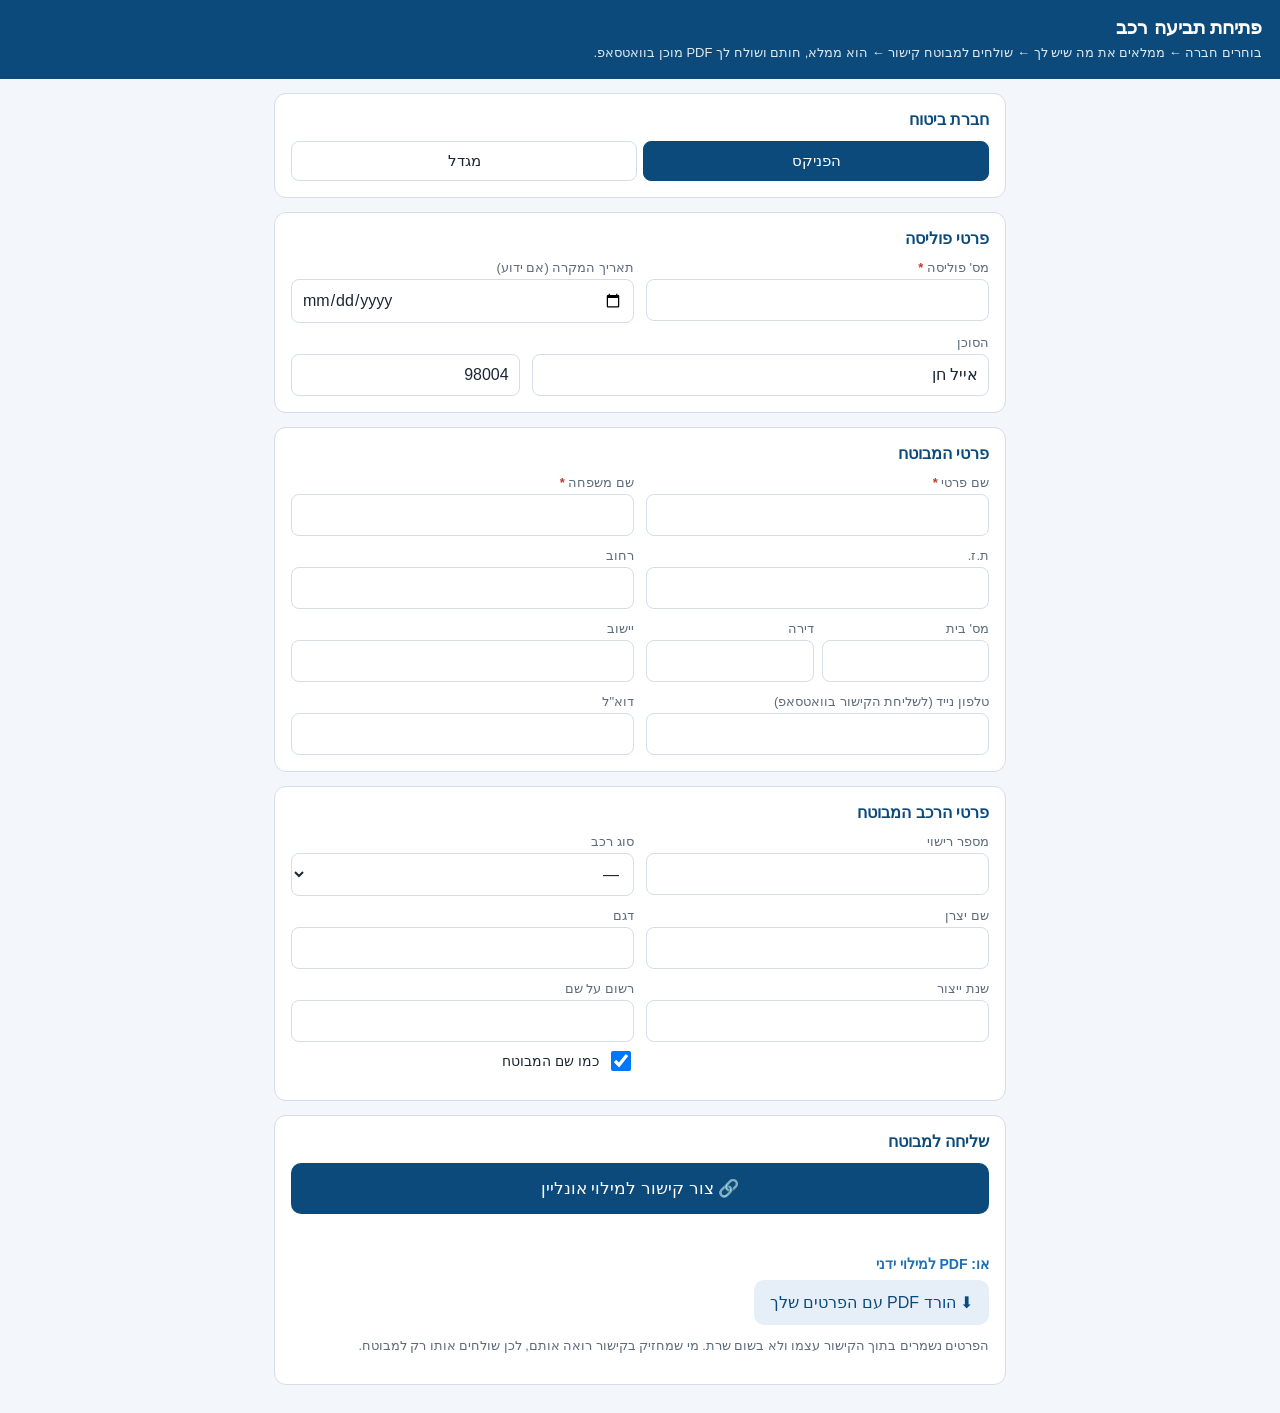
==== commit 71f69fc7: "Add files via upload" ====
--- a/index.html
+++ b/index.html
@@ -4,7 +4,7 @@
 <meta charset="utf-8">
 <meta name="viewport" content="width=device-width, initial-scale=1">
 <meta name="robots" content="noindex, nofollow">
-<title>פתיחת תביעה רכב – הפניקס (סוכן)</title>
+<title>פתיחת תביעה רכב (סוכן)</title>
 <style>
 :root{--blue:#0b4a7a;--blue2:#1f6fb2;--bg:#f3f6fa;--line:#d5dde8;--txt:#1b2733;--muted:#5d6b7a;--ok:#1e8449;--err:#c0392b}
 *{box-sizing:border-box}
@@ -53,10 +53,17 @@
 </head>
 <body>
 <header>
-  <h1>פתיחת תביעה רכב – הפניקס</h1>
-  <p>ממלאים את מה שיש לך ← שולחים למבוטח קישור ← הוא ממלא, חותם ושולח לך PDF מוכן בוואטסאפ.</p>
+  <h1>פתיחת תביעה רכב</h1>
+  <p>בוחרים חברה ← ממלאים את מה שיש לך ← שולחים למבוטח קישור ← הוא ממלא, חותם ושולח לך PDF מוכן בוואטסאפ.</p>
 </header>
 <main>
+  <div class="card">
+    <h2>חברת ביטוח</h2>
+    <div class="seg" id="coSeg"><button data-o="phoenix">הפניקס</button><button data-o="migdal">מגדל</button></div>
+    <div class="only-migdal" style="margin-top:12px"><label class="l">סוג ההודעה</label>
+      <div class="seg" id="ctSeg"><button data-o="policy">תביעת פוליסה</button><button data-o="thirdOnly">הודעה על נזק צד ג' בלבד</button><button data-o="none">אי הגשת תביעה</button></div></div>
+  </div>
+
   <div class="card">
     <h2>פרטי פוליסה</h2>
     <div class="grid">
@@ -68,11 +75,18 @@
   </div>
 
   <div class="card">
-    <h2>א. פרטי המבוטח</h2>
+    <h2>פרטי המבוטח</h2>
     <div class="grid">
-      <div><label class="l">שם המבוטח <b>*</b></label><input id="name"></div>
+      <div><label class="l">שם פרטי <b>*</b></label><input id="firstName"></div>
+      <div><label class="l">שם משפחה <b>*</b></label><input id="lastName"></div>
       <div><label class="l">ת.ז.</label><input id="idno" class="ltr" inputmode="numeric" maxlength="9"></div>
-      <div class="full"><label class="l">כתובת</label><input id="address"></div>
+      <div class="only-migdal"><label class="l">תאריך לידה</label><input id="birth" type="date"></div>
+      <div><label class="l">רחוב</label><input id="street"></div>
+      <div class="grid" style="grid-template-columns:1fr 1fr;gap:8px">
+        <div><label class="l">מס' בית</label><input id="house" class="ltr"></div>
+        <div><label class="l">דירה</label><input id="apt" class="ltr"></div></div>
+      <div><label class="l">יישוב</label><input id="city"></div>
+      <div class="only-migdal"><label class="l">מיקוד</label><input id="zip" class="ltr" inputmode="numeric"></div>
       <div><label class="l">טלפון נייד (לשליחת הקישור בוואטסאפ)</label><input id="mobile" class="ltr" inputmode="tel"></div>
       <div><label class="l">דוא"ל</label><input id="email" class="ltr" type="email"></div>
     </div>
@@ -83,11 +97,11 @@
     <div class="grid">
       <div><label class="l">מספר רישוי</label><input id="plate" class="ltr"></div>
       <div><label class="l">סוג רכב</label>
-        <select id="vtype"><option value="">—</option><option value="private">פרטי</option><option value="commercial">מסחרי</option><option value="other">אחר</option></select></div>
+        <select id="vtype"><option value="">—</option><option value="private">פרטי</option><option value="commercial">מסחרי</option><option value="truck">משא</option><option value="motorcycle">אופנוע</option><option value="scooter">קטנוע</option><option value="tractor">טרקטור</option><option value="other">אחר</option></select></div>
       <div><label class="l">שם יצרן</label><input id="maker"></div>
       <div><label class="l">דגם</label><input id="model"></div>
       <div><label class="l">שנת ייצור</label><input id="year" class="ltr" inputmode="numeric" maxlength="4"></div>
-      <div><label class="l">רשום על שם</label><input id="regTo">
+      <div class="only-phoenix"><label class="l">רשום על שם</label><input id="regTo">
         <label class="chk"><input type="checkbox" id="regSame" checked> כמו שם המבוטח</label></div>
     </div>
   </div>
@@ -165,14 +179,18 @@
  !\"#$%&'()*+,-./0123456789:;<=>?@ABCDEFGHIJKLMNOPQRSTUVWXYZ[¥]^_`abcdefghijklmnopqrstuvwxyz{|}‾��������������������������������������������������������������������������������������������������������������������������������"},hproman8:{type:"_sbcs",chars:"  ÀÂÈÊËÎÏ´ˋˆ¨˜ÙÛ₤¯Ýý°ÇçÑñ¡¿¤£¥§ƒ¢âêôûáéóúàèòùäëöüÅîØÆåíøæÄìÖÜÉïßÔÁÃãÐðÍÌÓÒÕõŠšÚŸÿÞþ·µ¶¾—¼½ªº«■»±�"},macintosh:{type:"_sbcs",chars:"ÄÅÇÉÑÖÜáàâäãåçéèêëíìîïñóòôöõúùûü†°¢£§•¶ß®©™´¨≠ÆØ∞±≤≥¥µ∂∑∏π∫ªºΩæø¿¡¬√ƒ≈∆«»… ÀÃÕŒœ–—“”‘’÷◊ÿŸ⁄¤‹›ﬁﬂ‡·‚„‰ÂÊÁËÈÍÎÏÌÓÔ�ÒÚÛÙıˆ˜¯˘˙˚¸˝˛ˇ"},ascii:{type:"_sbcs",chars:"��������������������������������������������������������������������������������������������������������������������������������"},tis620:{type:"_sbcs",chars:"���������������������������������กขฃคฅฆงจฉชซฌญฎฏฐฑฒณดตถทธนบปผฝพฟภมยรฤลฦวศษสหฬอฮฯะัาำิีึืฺุู����฿เแโใไๅๆ็่้๊๋์ํ๎๏๐๑๒๓๔๕๖๗๘๙๚๛����"}},mr=St.Buffer,wr=Ar,Sr=new Array(256),xr=0;xr<256;xr++)Sr[xr]=-1;function Ar(e,t){if(this.encodingName=e.encodingName,!e)throw new Error("DBCS codec is called without the data.");if(!e.table)throw new Error("Encoding '"+this.encodingName+"' has no data.");var r=e.table();this.decodeTables=[],this.decodeTables[0]=Sr.slice(0),this.decodeTableSeq=[];for(var n=0;n<r.length;n++)this._addDecodeChunk(r[n]);this.defaultCharUnicode=t.defaultCharUnicode,this.encodeTable=[],this.encodeTableSeq=[];var i={};if(e.encodeSkipVals)for(n=0;n<e.encodeSkipVals.length;n++){var a=e.encodeSkipVals[n];if("number"==typeof a)i[a]=!0;else for(var o=a.from;o<=a.to;o++)i[o]=!0}if(this._fillEncodeTable(0,0,i),e.encodeAdd)for(var s in e.encodeAdd)Object.prototype.hasOwnProperty.call(e.encodeAdd,s)&&this._setEncodeChar(s.charCodeAt(0),e.encodeAdd[s]);if(this.defCharSB=this.encodeTable[0][t.defaultCharSingleByte.charCodeAt(0)],-1===this.defCharSB&&(this.defCharSB=this.encodeTable[0]["?"]),-1===this.defCharSB&&(this.defCharSB="?".charCodeAt(0)),"function"==typeof e.gb18030){this.gb18030=e.gb18030();var u=this.decodeTables.length,l=this.decodeTables[u]=Sr.slice(0),c=this.decodeTables.length,f=this.decodeTables[c]=Sr.slice(0);for(n=129;n<=254;n++){var h=-1e3-this.decodeTables[0][n],d=this.decodeTables[h];for(o=48;o<=57;o++)d[o]=-1e3-u}for(n=129;n<=254;n++)l[n]=-1e3-c;for(n=48;n<=57;n++)f[n]=-2}}function kr(e,t){this.leadSurrogate=-1,this.seqObj=void 0,this.encodeTable=t.encodeTable,this.encodeTableSeq=t.encodeTableSeq,this.defaultCharSingleByte=t.defCharSB,this.gb18030=t.gb18030}function Cr(e,t){this.nodeIdx=0,this.prevBuf=mr.alloc(0),this.decodeTables=t.decodeTables,this.decodeTableSeq=t.decodeTableSeq,this.defaultCharUnicode=t.defaultCharUnicode,this.gb18030=t.gb18030}function Pr(e,t){if(e[0]>t)return-1;for(var r=0,n=e.length;r<n-1;){var i=r+Math.floor((n-r+1)/2);e[i]<=t?r=i:n=i}return r}Ar.prototype.encoder=kr,Ar.prototype.decoder=Cr,Ar.prototype._getDecodeTrieNode=function(e){for(var t=[];e>0;e>>=8)t.push(255&e);0==t.length&&t.push(0);for(var r=this.decodeTables[0],n=t.length-1;n>0;n--){var i=r[t[n]];if(-1==i)r[t[n]]=-1e3-this.decodeTables.length,this.decodeTables.push(r=Sr.slice(0));else{if(!(i<=-1e3))throw new Error("Overwrite byte in "+this.encodingName+", addr: "+e.toString(16));r=this.decodeTables[-1e3-i]}}return r},Ar.prototype._addDecodeChunk=function(e){var t=parseInt(e[0],16),r=this._getDecodeTrieNode(t);t&=255;for(var n=1;n<e.length;n++){var i=e[n];if("string"==typeof i)for(var a=0;a<i.length;){var o=i.charCodeAt(a++);if(55296<=o&&o<56320){var s=i.charCodeAt(a++);if(!(56320<=s&&s<57344))throw new Error("Incorrect surrogate pair in "+this.encodingName+" at chunk "+e[0]);r[t++]=65536+1024*(o-55296)+(s-56320)}else if(4080<o&&o<=4095){for(var u=4095-o+2,l=[],c=0;c<u;c++)l.push(i.charCodeAt(a++));r[t++]=-10-this.decodeTableSeq.length,this.decodeTableSeq.push(l)}else r[t++]=o}else{if("number"!=typeof i)throw new Error("Incorrect type '"+typeof i+"' given in "+this.encodingName+" at chunk "+e[0]);var f=r[t-1]+1;for(a=0;a<i;a++)r[t++]=f++}}if(t>255)throw new Error("Incorrect chunk in "+this.encodingName+" at addr "+e[0]+": too long"+t)},Ar.prototype._getEncodeBucket=function(e){var t=e>>8;return void 0===this.encodeTable[t]&&(this.encodeTable[t]=Sr.slice(0)),this.encodeTable[t]},Ar.prototype._setEncodeChar=function(e,t){var r=this._getEncodeBucket(e),n=255&e;r[n]<=-10?this.encodeTableSeq[-10-r[n]][-1]=t:-1==r[n]&&(r[n]=t)},Ar.prototype._setEncodeSequence=function(e,t){var r,n=e[0],i=this._getEncodeBucket(n),a=255&n;i[a]<=-10?r=this.encodeTableSeq[-10-i[a]]:(r={},-1!==i[a]&&(r[-1]=i[a]),i[a]=-10-this.encodeTableSeq.length,this.encodeTableSeq.push(r));for(var o=1;o<e.length-1;o++){var s=r[n];"object"==typeof s?r=s:(r=r[n]={},void 0!==s&&(r[-1]=s))}r[n=e[e.length-1]]=t},Ar.prototype._fillEncodeTable=function(e,t,r){for(var n=this.decodeTables[e],i=0;i<256;i++){var a=n[i],o=t+i;r[o]||(a>=0?this._setEncodeChar(a,o):a<=-1e3?this._fillEncodeTable(-1e3-a,o<<8,r):a<=-10&&this._setEncodeSequence(this.decodeTableSeq[-10-a],o))}},kr.prototype.write=function(e){for(var t=mr.alloc(e.length*(this.gb18030?4:3)),r=this.leadSurrogate,n=this.seqObj,i=-1,a=0,o=0;;){if(-1===i){if(a==e.length)break;var s=e.charCodeAt(a++)}else{s=i;i=-1}if(55296<=s&&s<57344)if(s<56320){if(-1===r){r=s;continue}r=s,s=-1}else-1!==r?(s=65536+1024*(r-55296)+(s-56320),r=-1):s=-1;else-1!==r&&(i=s,s=-1,r=-1);var u=-1;if(void 0!==n&&-1!=s){var l=n[s];if("object"==typeof l){n=l;continue}"number"==typeof l?u=l:null==l&&void 0!==(l=n[-1])&&(u=l,i=s),n=void 0}else if(s>=0){var c=this.encodeTable[s>>8];if(void 0!==c&&(u=c[255&s]),u<=-10){n=this.encodeTableSeq[-10-u];continue}if(-1==u&&this.gb18030){var f=Pr(this.gb18030.uChars,s);if(-1!=f){u=this.gb18030.gbChars[f]+(s-this.gb18030.uChars[f]);t[o++]=129+Math.floor(u/12600),u%=12600,t[o++]=48+Math.floor(u/1260),u%=1260,t[o++]=129+Math.floor(u/10),u%=10,t[o++]=48+u;continue}}}-1===u&&(u=this.defaultCharSingleByte),u<256?t[o++]=u:u<65536?(t[o++]=u>>8,t[o++]=255&u):(t[o++]=u>>16,t[o++]=u>>8&255,t[o++]=255&u)}return this.seqObj=n,this.leadSurrogate=r,t.slice(0,o)},kr.prototype.end=function(){if(-1!==this.leadSurrogate||void 0!==this.seqObj){var e=mr.alloc(10),t=0;if(this.seqObj){var r=this.seqObj[-1];void 0!==r&&(r<256?e[t++]=r:(e[t++]=r>>8,e[t++]=255&r)),this.seqObj=void 0}return-1!==this.leadSurrogate&&(e[t++]=this.defaultCharSingleByte,this.leadSurrogate=-1),e.slice(0,t)}},kr.prototype.findIdx=Pr,Cr.prototype.write=function(e){var t=mr.alloc(2*e.length),r=this.nodeIdx,n=this.prevBuf,i=this.prevBuf.length,a=-this.prevBuf.length;i>0&&(n=mr.concat([n,e.slice(0,10)]));for(var o=0,s=0;o<e.length;o++){var u,l=o>=0?e[o]:n[o+i];if((u=this.decodeTables[r][l])>=0);else if(-1===u)o=a,u=this.defaultCharUnicode.charCodeAt(0);else if(-2===u){var c=a>=0?e.slice(a,o+1):n.slice(a+i,o+1+i),f=12600*(c[0]-129)+1260*(c[1]-48)+10*(c[2]-129)+(c[3]-48),h=Pr(this.gb18030.gbChars,f);u=this.gb18030.uChars[h]+f-this.gb18030.gbChars[h]}else{if(u<=-1e3){r=-1e3-u;continue}if(!(u<=-10))throw new Error("iconv-lite internal error: invalid decoding table value "+u+" at "+r+"/"+l);for(var d=this.decodeTableSeq[-10-u],p=0;p<d.length-1;p++)u=d[p],t[s++]=255&u,t[s++]=u>>8;u=d[d.length-1]}if(u>65535){u-=65536;var y=55296+Math.floor(u/1024);t[s++]=255&y,t[s++]=y>>8,u=56320+u%1024}t[s++]=255&u,t[s++]=u>>8,r=0,a=o+1}return this.nodeIdx=r,this.prevBuf=a>=0?e.slice(a):n.slice(a+i),t.slice(0,s).toString("ucs2")},Cr.prototype.end=function(){for(var e="";this.prevBuf.length>0;){e+=this.defaultCharUnicode;var t=this.prevBuf.slice(1);this.prevBuf=mr.alloc(0),this.nodeIdx=0,t.length>0&&(e+=this.write(t))}return this.nodeIdx=0,e};var Ir={_dbcs:wr},Or=Object.freeze({__proto__:null,default:[["0","\0",128],["a1","｡",62],["8140","　、。，．・：；？！゛゜´｀¨＾￣＿ヽヾゝゞ〃仝々〆〇ー―‐／＼～∥｜…‥‘’“”（）〔〕［］｛｝〈",9,"＋－±×"],["8180","÷＝≠＜＞≦≧∞∴♂♀°′″℃￥＄￠￡％＃＆＊＠§☆★○●◎◇◆□■△▲▽▼※〒→←↑↓〓"],["81b8","∈∋⊆⊇⊂⊃∪∩"],["81c8","∧∨￢⇒⇔∀∃"],["81da","∠⊥⌒∂∇≡≒≪≫√∽∝∵∫∬"],["81f0","Å‰♯♭♪†‡¶"],["81fc","◯"],["824f","０",9],["8260","Ａ",25],["8281","ａ",25],["829f","ぁ",82],["8340","ァ",62],["8380","ム",22],["839f","Α",16,"Σ",6],["83bf","α",16,"σ",6],["8440","А",5,"ЁЖ",25],["8470","а",5,"ёж",7],["8480","о",17],["849f","─│┌┐┘└├┬┤┴┼━┃┏┓┛┗┣┳┫┻╋┠┯┨┷┿┝┰┥┸╂"],["8740","①",19,"Ⅰ",9],["875f","㍉㌔㌢㍍㌘㌧㌃㌶㍑㍗㌍㌦㌣㌫㍊㌻㎜㎝㎞㎎㎏㏄㎡"],["877e","㍻"],["8780","〝〟№㏍℡㊤",4,"㈱㈲㈹㍾㍽㍼≒≡∫∮∑√⊥∠∟⊿∵∩∪"],["889f","亜唖娃阿哀愛挨姶逢葵茜穐悪握渥旭葦芦鯵梓圧斡扱宛姐虻飴絢綾鮎或粟袷安庵按暗案闇鞍杏以伊位依偉囲夷委威尉惟意慰易椅為畏異移維緯胃萎衣謂違遺医井亥域育郁磯一壱溢逸稲茨芋鰯允印咽員因姻引飲淫胤蔭"],["8940","院陰隠韻吋右宇烏羽迂雨卯鵜窺丑碓臼渦嘘唄欝蔚鰻姥厩浦瓜閏噂云運雲荏餌叡営嬰影映曳栄永泳洩瑛盈穎頴英衛詠鋭液疫益駅悦謁越閲榎厭円"],["8980","園堰奄宴延怨掩援沿演炎焔煙燕猿縁艶苑薗遠鉛鴛塩於汚甥凹央奥往応押旺横欧殴王翁襖鴬鴎黄岡沖荻億屋憶臆桶牡乙俺卸恩温穏音下化仮何伽価佳加可嘉夏嫁家寡科暇果架歌河火珂禍禾稼箇花苛茄荷華菓蝦課嘩貨迦過霞蚊俄峨我牙画臥芽蛾賀雅餓駕介会解回塊壊廻快怪悔恢懐戒拐改"],["8a40","魁晦械海灰界皆絵芥蟹開階貝凱劾外咳害崖慨概涯碍蓋街該鎧骸浬馨蛙垣柿蛎鈎劃嚇各廓拡撹格核殻獲確穫覚角赫較郭閣隔革学岳楽額顎掛笠樫"],["8a80","橿梶鰍潟割喝恰括活渇滑葛褐轄且鰹叶椛樺鞄株兜竃蒲釜鎌噛鴨栢茅萱粥刈苅瓦乾侃冠寒刊勘勧巻喚堪姦完官寛干幹患感慣憾換敢柑桓棺款歓汗漢澗潅環甘監看竿管簡緩缶翰肝艦莞観諌貫還鑑間閑関陥韓館舘丸含岸巌玩癌眼岩翫贋雁頑顔願企伎危喜器基奇嬉寄岐希幾忌揮机旗既期棋棄"],["8b40","機帰毅気汽畿祈季稀紀徽規記貴起軌輝飢騎鬼亀偽儀妓宜戯技擬欺犠疑祇義蟻誼議掬菊鞠吉吃喫桔橘詰砧杵黍却客脚虐逆丘久仇休及吸宮弓急救"],["8b80","朽求汲泣灸球究窮笈級糾給旧牛去居巨拒拠挙渠虚許距鋸漁禦魚亨享京供侠僑兇競共凶協匡卿叫喬境峡強彊怯恐恭挟教橋況狂狭矯胸脅興蕎郷鏡響饗驚仰凝尭暁業局曲極玉桐粁僅勤均巾錦斤欣欽琴禁禽筋緊芹菌衿襟謹近金吟銀九倶句区狗玖矩苦躯駆駈駒具愚虞喰空偶寓遇隅串櫛釧屑屈"],["8c40","掘窟沓靴轡窪熊隈粂栗繰桑鍬勲君薫訓群軍郡卦袈祁係傾刑兄啓圭珪型契形径恵慶慧憩掲携敬景桂渓畦稽系経継繋罫茎荊蛍計詣警軽頚鶏芸迎鯨"],["8c80","劇戟撃激隙桁傑欠決潔穴結血訣月件倹倦健兼券剣喧圏堅嫌建憲懸拳捲検権牽犬献研硯絹県肩見謙賢軒遣鍵険顕験鹸元原厳幻弦減源玄現絃舷言諺限乎個古呼固姑孤己庫弧戸故枯湖狐糊袴股胡菰虎誇跨鈷雇顧鼓五互伍午呉吾娯後御悟梧檎瑚碁語誤護醐乞鯉交佼侯候倖光公功効勾厚口向"],["8d40","后喉坑垢好孔孝宏工巧巷幸広庚康弘恒慌抗拘控攻昂晃更杭校梗構江洪浩港溝甲皇硬稿糠紅紘絞綱耕考肯肱腔膏航荒行衡講貢購郊酵鉱砿鋼閤降"],["8d80","項香高鴻剛劫号合壕拷濠豪轟麹克刻告国穀酷鵠黒獄漉腰甑忽惚骨狛込此頃今困坤墾婚恨懇昏昆根梱混痕紺艮魂些佐叉唆嵯左差査沙瑳砂詐鎖裟坐座挫債催再最哉塞妻宰彩才採栽歳済災采犀砕砦祭斎細菜裁載際剤在材罪財冴坂阪堺榊肴咲崎埼碕鷺作削咋搾昨朔柵窄策索錯桜鮭笹匙冊刷"],["8e40","察拶撮擦札殺薩雑皐鯖捌錆鮫皿晒三傘参山惨撒散桟燦珊産算纂蚕讃賛酸餐斬暫残仕仔伺使刺司史嗣四士始姉姿子屍市師志思指支孜斯施旨枝止"],["8e80","死氏獅祉私糸紙紫肢脂至視詞詩試誌諮資賜雌飼歯事似侍児字寺慈持時次滋治爾璽痔磁示而耳自蒔辞汐鹿式識鴫竺軸宍雫七叱執失嫉室悉湿漆疾質実蔀篠偲柴芝屡蕊縞舎写射捨赦斜煮社紗者謝車遮蛇邪借勺尺杓灼爵酌釈錫若寂弱惹主取守手朱殊狩珠種腫趣酒首儒受呪寿授樹綬需囚収周"],["8f40","宗就州修愁拾洲秀秋終繍習臭舟蒐衆襲讐蹴輯週酋酬集醜什住充十従戎柔汁渋獣縦重銃叔夙宿淑祝縮粛塾熟出術述俊峻春瞬竣舜駿准循旬楯殉淳"],["8f80","準潤盾純巡遵醇順処初所暑曙渚庶緒署書薯藷諸助叙女序徐恕鋤除傷償勝匠升召哨商唱嘗奨妾娼宵将小少尚庄床廠彰承抄招掌捷昇昌昭晶松梢樟樵沼消渉湘焼焦照症省硝礁祥称章笑粧紹肖菖蒋蕉衝裳訟証詔詳象賞醤鉦鍾鐘障鞘上丈丞乗冗剰城場壌嬢常情擾条杖浄状畳穣蒸譲醸錠嘱埴飾"],["9040","拭植殖燭織職色触食蝕辱尻伸信侵唇娠寝審心慎振新晋森榛浸深申疹真神秦紳臣芯薪親診身辛進針震人仁刃塵壬尋甚尽腎訊迅陣靭笥諏須酢図厨"],["9080","逗吹垂帥推水炊睡粋翠衰遂酔錐錘随瑞髄崇嵩数枢趨雛据杉椙菅頗雀裾澄摺寸世瀬畝是凄制勢姓征性成政整星晴棲栖正清牲生盛精聖声製西誠誓請逝醒青静斉税脆隻席惜戚斥昔析石積籍績脊責赤跡蹟碩切拙接摂折設窃節説雪絶舌蝉仙先千占宣専尖川戦扇撰栓栴泉浅洗染潜煎煽旋穿箭線"],["9140","繊羨腺舛船薦詮賎践選遷銭銑閃鮮前善漸然全禅繕膳糎噌塑岨措曾曽楚狙疏疎礎祖租粗素組蘇訴阻遡鼠僧創双叢倉喪壮奏爽宋層匝惣想捜掃挿掻"],["9180","操早曹巣槍槽漕燥争痩相窓糟総綜聡草荘葬蒼藻装走送遭鎗霜騒像増憎臓蔵贈造促側則即息捉束測足速俗属賊族続卒袖其揃存孫尊損村遜他多太汰詑唾堕妥惰打柁舵楕陀駄騨体堆対耐岱帯待怠態戴替泰滞胎腿苔袋貸退逮隊黛鯛代台大第醍題鷹滝瀧卓啄宅托択拓沢濯琢託鐸濁諾茸凧蛸只"],["9240","叩但達辰奪脱巽竪辿棚谷狸鱈樽誰丹単嘆坦担探旦歎淡湛炭短端箪綻耽胆蛋誕鍛団壇弾断暖檀段男談値知地弛恥智池痴稚置致蜘遅馳築畜竹筑蓄"],["9280","逐秩窒茶嫡着中仲宙忠抽昼柱注虫衷註酎鋳駐樗瀦猪苧著貯丁兆凋喋寵帖帳庁弔張彫徴懲挑暢朝潮牒町眺聴脹腸蝶調諜超跳銚長頂鳥勅捗直朕沈珍賃鎮陳津墜椎槌追鎚痛通塚栂掴槻佃漬柘辻蔦綴鍔椿潰坪壷嬬紬爪吊釣鶴亭低停偵剃貞呈堤定帝底庭廷弟悌抵挺提梯汀碇禎程締艇訂諦蹄逓"],["9340","邸鄭釘鼎泥摘擢敵滴的笛適鏑溺哲徹撤轍迭鉄典填天展店添纏甜貼転顛点伝殿澱田電兎吐堵塗妬屠徒斗杜渡登菟賭途都鍍砥砺努度土奴怒倒党冬"],["9380","凍刀唐塔塘套宕島嶋悼投搭東桃梼棟盗淘湯涛灯燈当痘祷等答筒糖統到董蕩藤討謄豆踏逃透鐙陶頭騰闘働動同堂導憧撞洞瞳童胴萄道銅峠鴇匿得徳涜特督禿篤毒独読栃橡凸突椴届鳶苫寅酉瀞噸屯惇敦沌豚遁頓呑曇鈍奈那内乍凪薙謎灘捺鍋楢馴縄畷南楠軟難汝二尼弐迩匂賑肉虹廿日乳入"],["9440","如尿韮任妊忍認濡禰祢寧葱猫熱年念捻撚燃粘乃廼之埜嚢悩濃納能脳膿農覗蚤巴把播覇杷波派琶破婆罵芭馬俳廃拝排敗杯盃牌背肺輩配倍培媒梅"],["9480","楳煤狽買売賠陪這蝿秤矧萩伯剥博拍柏泊白箔粕舶薄迫曝漠爆縛莫駁麦函箱硲箸肇筈櫨幡肌畑畠八鉢溌発醗髪伐罰抜筏閥鳩噺塙蛤隼伴判半反叛帆搬斑板氾汎版犯班畔繁般藩販範釆煩頒飯挽晩番盤磐蕃蛮匪卑否妃庇彼悲扉批披斐比泌疲皮碑秘緋罷肥被誹費避非飛樋簸備尾微枇毘琵眉美"],["9540","鼻柊稗匹疋髭彦膝菱肘弼必畢筆逼桧姫媛紐百謬俵彪標氷漂瓢票表評豹廟描病秒苗錨鋲蒜蛭鰭品彬斌浜瀕貧賓頻敏瓶不付埠夫婦富冨布府怖扶敷"],["9580","斧普浮父符腐膚芙譜負賦赴阜附侮撫武舞葡蕪部封楓風葺蕗伏副復幅服福腹複覆淵弗払沸仏物鮒分吻噴墳憤扮焚奮粉糞紛雰文聞丙併兵塀幣平弊柄並蔽閉陛米頁僻壁癖碧別瞥蔑箆偏変片篇編辺返遍便勉娩弁鞭保舗鋪圃捕歩甫補輔穂募墓慕戊暮母簿菩倣俸包呆報奉宝峰峯崩庖抱捧放方朋"],["9640","法泡烹砲縫胞芳萌蓬蜂褒訪豊邦鋒飽鳳鵬乏亡傍剖坊妨帽忘忙房暴望某棒冒紡肪膨謀貌貿鉾防吠頬北僕卜墨撲朴牧睦穆釦勃没殆堀幌奔本翻凡盆"],["9680","摩磨魔麻埋妹昧枚毎哩槙幕膜枕鮪柾鱒桝亦俣又抹末沫迄侭繭麿万慢満漫蔓味未魅巳箕岬密蜜湊蓑稔脈妙粍民眠務夢無牟矛霧鵡椋婿娘冥名命明盟迷銘鳴姪牝滅免棉綿緬面麺摸模茂妄孟毛猛盲網耗蒙儲木黙目杢勿餅尤戻籾貰問悶紋門匁也冶夜爺耶野弥矢厄役約薬訳躍靖柳薮鑓愉愈油癒"],["9740","諭輸唯佑優勇友宥幽悠憂揖有柚湧涌猶猷由祐裕誘遊邑郵雄融夕予余与誉輿預傭幼妖容庸揚揺擁曜楊様洋溶熔用窯羊耀葉蓉要謡踊遥陽養慾抑欲"],["9780","沃浴翌翼淀羅螺裸来莱頼雷洛絡落酪乱卵嵐欄濫藍蘭覧利吏履李梨理璃痢裏裡里離陸律率立葎掠略劉流溜琉留硫粒隆竜龍侶慮旅虜了亮僚両凌寮料梁涼猟療瞭稜糧良諒遼量陵領力緑倫厘林淋燐琳臨輪隣鱗麟瑠塁涙累類令伶例冷励嶺怜玲礼苓鈴隷零霊麗齢暦歴列劣烈裂廉恋憐漣煉簾練聯"],["9840","蓮連錬呂魯櫓炉賂路露労婁廊弄朗楼榔浪漏牢狼篭老聾蝋郎六麓禄肋録論倭和話歪賄脇惑枠鷲亙亘鰐詫藁蕨椀湾碗腕"],["989f","弌丐丕个丱丶丼丿乂乖乘亂亅豫亊舒弍于亞亟亠亢亰亳亶从仍仄仆仂仗仞仭仟价伉佚估佛佝佗佇佶侈侏侘佻佩佰侑佯來侖儘俔俟俎俘俛俑俚俐俤俥倚倨倔倪倥倅伜俶倡倩倬俾俯們倆偃假會偕偐偈做偖偬偸傀傚傅傴傲"],["9940","僉僊傳僂僖僞僥僭僣僮價僵儉儁儂儖儕儔儚儡儺儷儼儻儿兀兒兌兔兢竸兩兪兮冀冂囘册冉冏冑冓冕冖冤冦冢冩冪冫决冱冲冰况冽凅凉凛几處凩凭"],["9980","凰凵凾刄刋刔刎刧刪刮刳刹剏剄剋剌剞剔剪剴剩剳剿剽劍劔劒剱劈劑辨辧劬劭劼劵勁勍勗勞勣勦飭勠勳勵勸勹匆匈甸匍匐匏匕匚匣匯匱匳匸區卆卅丗卉卍凖卞卩卮夘卻卷厂厖厠厦厥厮厰厶參簒雙叟曼燮叮叨叭叺吁吽呀听吭吼吮吶吩吝呎咏呵咎呟呱呷呰咒呻咀呶咄咐咆哇咢咸咥咬哄哈咨"],["9a40","咫哂咤咾咼哘哥哦唏唔哽哮哭哺哢唹啀啣啌售啜啅啖啗唸唳啝喙喀咯喊喟啻啾喘喞單啼喃喩喇喨嗚嗅嗟嗄嗜嗤嗔嘔嗷嘖嗾嗽嘛嗹噎噐營嘴嘶嘲嘸"],["9a80","噫噤嘯噬噪嚆嚀嚊嚠嚔嚏嚥嚮嚶嚴囂嚼囁囃囀囈囎囑囓囗囮囹圀囿圄圉圈國圍圓團圖嗇圜圦圷圸坎圻址坏坩埀垈坡坿垉垓垠垳垤垪垰埃埆埔埒埓堊埖埣堋堙堝塲堡塢塋塰毀塒堽塹墅墹墟墫墺壞墻墸墮壅壓壑壗壙壘壥壜壤壟壯壺壹壻壼壽夂夊夐夛梦夥夬夭夲夸夾竒奕奐奎奚奘奢奠奧奬奩"],["9b40","奸妁妝佞侫妣妲姆姨姜妍姙姚娥娟娑娜娉娚婀婬婉娵娶婢婪媚媼媾嫋嫂媽嫣嫗嫦嫩嫖嫺嫻嬌嬋嬖嬲嫐嬪嬶嬾孃孅孀孑孕孚孛孥孩孰孳孵學斈孺宀"],["9b80","它宦宸寃寇寉寔寐寤實寢寞寥寫寰寶寳尅將專對尓尠尢尨尸尹屁屆屎屓屐屏孱屬屮乢屶屹岌岑岔妛岫岻岶岼岷峅岾峇峙峩峽峺峭嶌峪崋崕崗嵜崟崛崑崔崢崚崙崘嵌嵒嵎嵋嵬嵳嵶嶇嶄嶂嶢嶝嶬嶮嶽嶐嶷嶼巉巍巓巒巖巛巫已巵帋帚帙帑帛帶帷幄幃幀幎幗幔幟幢幤幇幵并幺麼广庠廁廂廈廐廏"],["9c40","廖廣廝廚廛廢廡廨廩廬廱廳廰廴廸廾弃弉彝彜弋弑弖弩弭弸彁彈彌彎弯彑彖彗彙彡彭彳彷徃徂彿徊很徑徇從徙徘徠徨徭徼忖忻忤忸忱忝悳忿怡恠"],["9c80","怙怐怩怎怱怛怕怫怦怏怺恚恁恪恷恟恊恆恍恣恃恤恂恬恫恙悁悍惧悃悚悄悛悖悗悒悧悋惡悸惠惓悴忰悽惆悵惘慍愕愆惶惷愀惴惺愃愡惻惱愍愎慇愾愨愧慊愿愼愬愴愽慂慄慳慷慘慙慚慫慴慯慥慱慟慝慓慵憙憖憇憬憔憚憊憑憫憮懌懊應懷懈懃懆憺懋罹懍懦懣懶懺懴懿懽懼懾戀戈戉戍戌戔戛"],["9d40","戞戡截戮戰戲戳扁扎扞扣扛扠扨扼抂抉找抒抓抖拔抃抔拗拑抻拏拿拆擔拈拜拌拊拂拇抛拉挌拮拱挧挂挈拯拵捐挾捍搜捏掖掎掀掫捶掣掏掉掟掵捫"],["9d80","捩掾揩揀揆揣揉插揶揄搖搴搆搓搦搶攝搗搨搏摧摯摶摎攪撕撓撥撩撈撼據擒擅擇撻擘擂擱擧舉擠擡抬擣擯攬擶擴擲擺攀擽攘攜攅攤攣攫攴攵攷收攸畋效敖敕敍敘敞敝敲數斂斃變斛斟斫斷旃旆旁旄旌旒旛旙无旡旱杲昊昃旻杳昵昶昴昜晏晄晉晁晞晝晤晧晨晟晢晰暃暈暎暉暄暘暝曁暹曉暾暼"],["9e40","曄暸曖曚曠昿曦曩曰曵曷朏朖朞朦朧霸朮朿朶杁朸朷杆杞杠杙杣杤枉杰枩杼杪枌枋枦枡枅枷柯枴柬枳柩枸柤柞柝柢柮枹柎柆柧檜栞框栩桀桍栲桎"],["9e80","梳栫桙档桷桿梟梏梭梔條梛梃檮梹桴梵梠梺椏梍桾椁棊椈棘椢椦棡椌棍棔棧棕椶椒椄棗棣椥棹棠棯椨椪椚椣椡棆楹楷楜楸楫楔楾楮椹楴椽楙椰楡楞楝榁楪榲榮槐榿槁槓榾槎寨槊槝榻槃榧樮榑榠榜榕榴槞槨樂樛槿權槹槲槧樅榱樞槭樔槫樊樒櫁樣樓橄樌橲樶橸橇橢橙橦橈樸樢檐檍檠檄檢檣"],["9f40","檗蘗檻櫃櫂檸檳檬櫞櫑櫟檪櫚櫪櫻欅蘖櫺欒欖鬱欟欸欷盜欹飮歇歃歉歐歙歔歛歟歡歸歹歿殀殄殃殍殘殕殞殤殪殫殯殲殱殳殷殼毆毋毓毟毬毫毳毯"],["9f80","麾氈氓气氛氤氣汞汕汢汪沂沍沚沁沛汾汨汳沒沐泄泱泓沽泗泅泝沮沱沾沺泛泯泙泪洟衍洶洫洽洸洙洵洳洒洌浣涓浤浚浹浙涎涕濤涅淹渕渊涵淇淦涸淆淬淞淌淨淒淅淺淙淤淕淪淮渭湮渮渙湲湟渾渣湫渫湶湍渟湃渺湎渤滿渝游溂溪溘滉溷滓溽溯滄溲滔滕溏溥滂溟潁漑灌滬滸滾漿滲漱滯漲滌"],["e040","漾漓滷澆潺潸澁澀潯潛濳潭澂潼潘澎澑濂潦澳澣澡澤澹濆澪濟濕濬濔濘濱濮濛瀉瀋濺瀑瀁瀏濾瀛瀚潴瀝瀘瀟瀰瀾瀲灑灣炙炒炯烱炬炸炳炮烟烋烝"],["e080","烙焉烽焜焙煥煕熈煦煢煌煖煬熏燻熄熕熨熬燗熹熾燒燉燔燎燠燬燧燵燼燹燿爍爐爛爨爭爬爰爲爻爼爿牀牆牋牘牴牾犂犁犇犒犖犢犧犹犲狃狆狄狎狒狢狠狡狹狷倏猗猊猜猖猝猴猯猩猥猾獎獏默獗獪獨獰獸獵獻獺珈玳珎玻珀珥珮珞璢琅瑯琥珸琲琺瑕琿瑟瑙瑁瑜瑩瑰瑣瑪瑶瑾璋璞璧瓊瓏瓔珱"],["e140","瓠瓣瓧瓩瓮瓲瓰瓱瓸瓷甄甃甅甌甎甍甕甓甞甦甬甼畄畍畊畉畛畆畚畩畤畧畫畭畸當疆疇畴疊疉疂疔疚疝疥疣痂疳痃疵疽疸疼疱痍痊痒痙痣痞痾痿"],["e180","痼瘁痰痺痲痳瘋瘍瘉瘟瘧瘠瘡瘢瘤瘴瘰瘻癇癈癆癜癘癡癢癨癩癪癧癬癰癲癶癸發皀皃皈皋皎皖皓皙皚皰皴皸皹皺盂盍盖盒盞盡盥盧盪蘯盻眈眇眄眩眤眞眥眦眛眷眸睇睚睨睫睛睥睿睾睹瞎瞋瞑瞠瞞瞰瞶瞹瞿瞼瞽瞻矇矍矗矚矜矣矮矼砌砒礦砠礪硅碎硴碆硼碚碌碣碵碪碯磑磆磋磔碾碼磅磊磬"],["e240","磧磚磽磴礇礒礑礙礬礫祀祠祗祟祚祕祓祺祿禊禝禧齋禪禮禳禹禺秉秕秧秬秡秣稈稍稘稙稠稟禀稱稻稾稷穃穗穉穡穢穩龝穰穹穽窈窗窕窘窖窩竈窰"],["e280","窶竅竄窿邃竇竊竍竏竕竓站竚竝竡竢竦竭竰笂笏笊笆笳笘笙笞笵笨笶筐筺笄筍笋筌筅筵筥筴筧筰筱筬筮箝箘箟箍箜箚箋箒箏筝箙篋篁篌篏箴篆篝篩簑簔篦篥籠簀簇簓篳篷簗簍篶簣簧簪簟簷簫簽籌籃籔籏籀籐籘籟籤籖籥籬籵粃粐粤粭粢粫粡粨粳粲粱粮粹粽糀糅糂糘糒糜糢鬻糯糲糴糶糺紆"],["e340","紂紜紕紊絅絋紮紲紿紵絆絳絖絎絲絨絮絏絣經綉絛綏絽綛綺綮綣綵緇綽綫總綢綯緜綸綟綰緘緝緤緞緻緲緡縅縊縣縡縒縱縟縉縋縢繆繦縻縵縹繃縷"],["e380","縲縺繧繝繖繞繙繚繹繪繩繼繻纃緕繽辮繿纈纉續纒纐纓纔纖纎纛纜缸缺罅罌罍罎罐网罕罔罘罟罠罨罩罧罸羂羆羃羈羇羌羔羞羝羚羣羯羲羹羮羶羸譱翅翆翊翕翔翡翦翩翳翹飜耆耄耋耒耘耙耜耡耨耿耻聊聆聒聘聚聟聢聨聳聲聰聶聹聽聿肄肆肅肛肓肚肭冐肬胛胥胙胝胄胚胖脉胯胱脛脩脣脯腋"],["e440","隋腆脾腓腑胼腱腮腥腦腴膃膈膊膀膂膠膕膤膣腟膓膩膰膵膾膸膽臀臂膺臉臍臑臙臘臈臚臟臠臧臺臻臾舁舂舅與舊舍舐舖舩舫舸舳艀艙艘艝艚艟艤"],["e480","艢艨艪艫舮艱艷艸艾芍芒芫芟芻芬苡苣苟苒苴苳苺莓范苻苹苞茆苜茉苙茵茴茖茲茱荀茹荐荅茯茫茗茘莅莚莪莟莢莖茣莎莇莊荼莵荳荵莠莉莨菴萓菫菎菽萃菘萋菁菷萇菠菲萍萢萠莽萸蔆菻葭萪萼蕚蒄葷葫蒭葮蒂葩葆萬葯葹萵蓊葢蒹蒿蒟蓙蓍蒻蓚蓐蓁蓆蓖蒡蔡蓿蓴蔗蔘蔬蔟蔕蔔蓼蕀蕣蕘蕈"],["e540","蕁蘂蕋蕕薀薤薈薑薊薨蕭薔薛藪薇薜蕷蕾薐藉薺藏薹藐藕藝藥藜藹蘊蘓蘋藾藺蘆蘢蘚蘰蘿虍乕虔號虧虱蚓蚣蚩蚪蚋蚌蚶蚯蛄蛆蚰蛉蠣蚫蛔蛞蛩蛬"],["e580","蛟蛛蛯蜒蜆蜈蜀蜃蛻蜑蜉蜍蛹蜊蜴蜿蜷蜻蜥蜩蜚蝠蝟蝸蝌蝎蝴蝗蝨蝮蝙蝓蝣蝪蠅螢螟螂螯蟋螽蟀蟐雖螫蟄螳蟇蟆螻蟯蟲蟠蠏蠍蟾蟶蟷蠎蟒蠑蠖蠕蠢蠡蠱蠶蠹蠧蠻衄衂衒衙衞衢衫袁衾袞衵衽袵衲袂袗袒袮袙袢袍袤袰袿袱裃裄裔裘裙裝裹褂裼裴裨裲褄褌褊褓襃褞褥褪褫襁襄褻褶褸襌褝襠襞"],["e640","襦襤襭襪襯襴襷襾覃覈覊覓覘覡覩覦覬覯覲覺覽覿觀觚觜觝觧觴觸訃訖訐訌訛訝訥訶詁詛詒詆詈詼詭詬詢誅誂誄誨誡誑誥誦誚誣諄諍諂諚諫諳諧"],["e680","諤諱謔諠諢諷諞諛謌謇謚諡謖謐謗謠謳鞫謦謫謾謨譁譌譏譎證譖譛譚譫譟譬譯譴譽讀讌讎讒讓讖讙讚谺豁谿豈豌豎豐豕豢豬豸豺貂貉貅貊貍貎貔豼貘戝貭貪貽貲貳貮貶賈賁賤賣賚賽賺賻贄贅贊贇贏贍贐齎贓賍贔贖赧赭赱赳趁趙跂趾趺跏跚跖跌跛跋跪跫跟跣跼踈踉跿踝踞踐踟蹂踵踰踴蹊"],["e740","蹇蹉蹌蹐蹈蹙蹤蹠踪蹣蹕蹶蹲蹼躁躇躅躄躋躊躓躑躔躙躪躡躬躰軆躱躾軅軈軋軛軣軼軻軫軾輊輅輕輒輙輓輜輟輛輌輦輳輻輹轅轂輾轌轉轆轎轗轜"],["e780","轢轣轤辜辟辣辭辯辷迚迥迢迪迯邇迴逅迹迺逑逕逡逍逞逖逋逧逶逵逹迸遏遐遑遒逎遉逾遖遘遞遨遯遶隨遲邂遽邁邀邊邉邏邨邯邱邵郢郤扈郛鄂鄒鄙鄲鄰酊酖酘酣酥酩酳酲醋醉醂醢醫醯醪醵醴醺釀釁釉釋釐釖釟釡釛釼釵釶鈞釿鈔鈬鈕鈑鉞鉗鉅鉉鉤鉈銕鈿鉋鉐銜銖銓銛鉚鋏銹銷鋩錏鋺鍄錮"],["e840","錙錢錚錣錺錵錻鍜鍠鍼鍮鍖鎰鎬鎭鎔鎹鏖鏗鏨鏥鏘鏃鏝鏐鏈鏤鐚鐔鐓鐃鐇鐐鐶鐫鐵鐡鐺鑁鑒鑄鑛鑠鑢鑞鑪鈩鑰鑵鑷鑽鑚鑼鑾钁鑿閂閇閊閔閖閘閙"],["e880","閠閨閧閭閼閻閹閾闊濶闃闍闌闕闔闖關闡闥闢阡阨阮阯陂陌陏陋陷陜陞陝陟陦陲陬隍隘隕隗險隧隱隲隰隴隶隸隹雎雋雉雍襍雜霍雕雹霄霆霈霓霎霑霏霖霙霤霪霰霹霽霾靄靆靈靂靉靜靠靤靦靨勒靫靱靹鞅靼鞁靺鞆鞋鞏鞐鞜鞨鞦鞣鞳鞴韃韆韈韋韜韭齏韲竟韶韵頏頌頸頤頡頷頽顆顏顋顫顯顰"],["e940","顱顴顳颪颯颱颶飄飃飆飩飫餃餉餒餔餘餡餝餞餤餠餬餮餽餾饂饉饅饐饋饑饒饌饕馗馘馥馭馮馼駟駛駝駘駑駭駮駱駲駻駸騁騏騅駢騙騫騷驅驂驀驃"],["e980","騾驕驍驛驗驟驢驥驤驩驫驪骭骰骼髀髏髑髓體髞髟髢髣髦髯髫髮髴髱髷髻鬆鬘鬚鬟鬢鬣鬥鬧鬨鬩鬪鬮鬯鬲魄魃魏魍魎魑魘魴鮓鮃鮑鮖鮗鮟鮠鮨鮴鯀鯊鮹鯆鯏鯑鯒鯣鯢鯤鯔鯡鰺鯲鯱鯰鰕鰔鰉鰓鰌鰆鰈鰒鰊鰄鰮鰛鰥鰤鰡鰰鱇鰲鱆鰾鱚鱠鱧鱶鱸鳧鳬鳰鴉鴈鳫鴃鴆鴪鴦鶯鴣鴟鵄鴕鴒鵁鴿鴾鵆鵈"],["ea40","鵝鵞鵤鵑鵐鵙鵲鶉鶇鶫鵯鵺鶚鶤鶩鶲鷄鷁鶻鶸鶺鷆鷏鷂鷙鷓鷸鷦鷭鷯鷽鸚鸛鸞鹵鹹鹽麁麈麋麌麒麕麑麝麥麩麸麪麭靡黌黎黏黐黔黜點黝黠黥黨黯"],["ea80","黴黶黷黹黻黼黽鼇鼈皷鼕鼡鼬鼾齊齒齔齣齟齠齡齦齧齬齪齷齲齶龕龜龠堯槇遙瑤凜熙"],["ed40","纊褜鍈銈蓜俉炻昱棈鋹曻彅丨仡仼伀伃伹佖侒侊侚侔俍偀倢俿倞偆偰偂傔僴僘兊兤冝冾凬刕劜劦勀勛匀匇匤卲厓厲叝﨎咜咊咩哿喆坙坥垬埈埇﨏"],["ed80","塚增墲夋奓奛奝奣妤妺孖寀甯寘寬尞岦岺峵崧嵓﨑嵂嵭嶸嶹巐弡弴彧德忞恝悅悊惞惕愠惲愑愷愰憘戓抦揵摠撝擎敎昀昕昻昉昮昞昤晥晗晙晴晳暙暠暲暿曺朎朗杦枻桒柀栁桄棏﨓楨﨔榘槢樰橫橆橳橾櫢櫤毖氿汜沆汯泚洄涇浯涖涬淏淸淲淼渹湜渧渼溿澈澵濵瀅瀇瀨炅炫焏焄煜煆煇凞燁燾犱"],["ee40","犾猤猪獷玽珉珖珣珒琇珵琦琪琩琮瑢璉璟甁畯皂皜皞皛皦益睆劯砡硎硤硺礰礼神祥禔福禛竑竧靖竫箞精絈絜綷綠緖繒罇羡羽茁荢荿菇菶葈蒴蕓蕙"],["ee80","蕫﨟薰蘒﨡蠇裵訒訷詹誧誾諟諸諶譓譿賰賴贒赶﨣軏﨤逸遧郞都鄕鄧釚釗釞釭釮釤釥鈆鈐鈊鈺鉀鈼鉎鉙鉑鈹鉧銧鉷鉸鋧鋗鋙鋐﨧鋕鋠鋓錥錡鋻﨨錞鋿錝錂鍰鍗鎤鏆鏞鏸鐱鑅鑈閒隆﨩隝隯霳霻靃靍靏靑靕顗顥飯飼餧館馞驎髙髜魵魲鮏鮱鮻鰀鵰鵫鶴鸙黑"],["eeef","ⅰ",9,"￢￤＇＂"],["f040","",62],["f080","",124],["f140","",62],["f180","",124],["f240","",62],["f280","",124],["f340","",62],["f380","",124],["f440","",62],["f480","",124],["f540","",62],["f580","",124],["f640","",62],["f680","",124],["f740","",62],["f780","",124],["f840","",62],["f880","",124],["f940",""],["fa40","ⅰ",9,"Ⅰ",9,"￢￤＇＂㈱№℡∵纊褜鍈銈蓜俉炻昱棈鋹曻彅丨仡仼伀伃伹佖侒侊侚侔俍偀倢俿倞偆偰偂傔僴僘兊"],["fa80","兤冝冾凬刕劜劦勀勛匀匇匤卲厓厲叝﨎咜咊咩哿喆坙坥垬埈埇﨏塚增墲夋奓奛奝奣妤妺孖寀甯寘寬尞岦岺峵崧嵓﨑嵂嵭嶸嶹巐弡弴彧德忞恝悅悊惞惕愠惲愑愷愰憘戓抦揵摠撝擎敎昀昕昻昉昮昞昤晥晗晙晴晳暙暠暲暿曺朎朗杦枻桒柀栁桄棏﨓楨﨔榘槢樰橫橆橳橾櫢櫤毖氿汜沆汯泚洄涇浯"],["fb40","涖涬淏淸淲淼渹湜渧渼溿澈澵濵瀅瀇瀨炅炫焏焄煜煆煇凞燁燾犱犾猤猪獷玽珉珖珣珒琇珵琦琪琩琮瑢璉璟甁畯皂皜皞皛皦益睆劯砡硎硤硺礰礼神"],["fb80","祥禔福禛竑竧靖竫箞精絈絜綷綠緖繒罇羡羽茁荢荿菇菶葈蒴蕓蕙蕫﨟薰蘒﨡蠇裵訒訷詹誧誾諟諸諶譓譿賰賴贒赶﨣軏﨤逸遧郞都鄕鄧釚釗釞釭釮釤釥鈆鈐鈊鈺鉀鈼鉎鉙鉑鈹鉧銧鉷鉸鋧鋗鋙鋐﨧鋕鋠鋓錥錡鋻﨨錞鋿錝錂鍰鍗鎤鏆鏞鏸鐱鑅鑈閒隆﨩隝隯霳霻靃靍靏靑靕顗顥飯飼餧館馞驎髙"],["fc40","髜魵魲鮏鮱鮻鰀鵰鵫鶴鸙黑"]]}),Er=Object.freeze({__proto__:null,default:[["0","\0",127],["8ea1","｡",62],["a1a1","　、。，．・：；？！゛゜´｀¨＾￣＿ヽヾゝゞ〃仝々〆〇ー―‐／＼～∥｜…‥‘’“”（）〔〕［］｛｝〈",9,"＋－±×÷＝≠＜＞≦≧∞∴♂♀°′″℃￥＄￠￡％＃＆＊＠§☆★○●◎◇"],["a2a1","◆□■△▲▽▼※〒→←↑↓〓"],["a2ba","∈∋⊆⊇⊂⊃∪∩"],["a2ca","∧∨￢⇒⇔∀∃"],["a2dc","∠⊥⌒∂∇≡≒≪≫√∽∝∵∫∬"],["a2f2","Å‰♯♭♪†‡¶"],["a2fe","◯"],["a3b0","０",9],["a3c1","Ａ",25],["a3e1","ａ",25],["a4a1","ぁ",82],["a5a1","ァ",85],["a6a1","Α",16,"Σ",6],["a6c1","α",16,"σ",6],["a7a1","А",5,"ЁЖ",25],["a7d1","а",5,"ёж",25],["a8a1","─│┌┐┘└├┬┤┴┼━┃┏┓┛┗┣┳┫┻╋┠┯┨┷┿┝┰┥┸╂"],["ada1","①",19,"Ⅰ",9],["adc0","㍉㌔㌢㍍㌘㌧㌃㌶㍑㍗㌍㌦㌣㌫㍊㌻㎜㎝㎞㎎㎏㏄㎡"],["addf","㍻〝〟№㏍℡㊤",4,"㈱㈲㈹㍾㍽㍼≒≡∫∮∑√⊥∠∟⊿∵∩∪"],["b0a1","亜唖娃阿哀愛挨姶逢葵茜穐悪握渥旭葦芦鯵梓圧斡扱宛姐虻飴絢綾鮎或粟袷安庵按暗案闇鞍杏以伊位依偉囲夷委威尉惟意慰易椅為畏異移維緯胃萎衣謂違遺医井亥域育郁磯一壱溢逸稲茨芋鰯允印咽員因姻引飲淫胤蔭"],["b1a1","院陰隠韻吋右宇烏羽迂雨卯鵜窺丑碓臼渦嘘唄欝蔚鰻姥厩浦瓜閏噂云運雲荏餌叡営嬰影映曳栄永泳洩瑛盈穎頴英衛詠鋭液疫益駅悦謁越閲榎厭円園堰奄宴延怨掩援沿演炎焔煙燕猿縁艶苑薗遠鉛鴛塩於汚甥凹央奥往応"],["b2a1","押旺横欧殴王翁襖鴬鴎黄岡沖荻億屋憶臆桶牡乙俺卸恩温穏音下化仮何伽価佳加可嘉夏嫁家寡科暇果架歌河火珂禍禾稼箇花苛茄荷華菓蝦課嘩貨迦過霞蚊俄峨我牙画臥芽蛾賀雅餓駕介会解回塊壊廻快怪悔恢懐戒拐改"],["b3a1","魁晦械海灰界皆絵芥蟹開階貝凱劾外咳害崖慨概涯碍蓋街該鎧骸浬馨蛙垣柿蛎鈎劃嚇各廓拡撹格核殻獲確穫覚角赫較郭閣隔革学岳楽額顎掛笠樫橿梶鰍潟割喝恰括活渇滑葛褐轄且鰹叶椛樺鞄株兜竃蒲釜鎌噛鴨栢茅萱"],["b4a1","粥刈苅瓦乾侃冠寒刊勘勧巻喚堪姦完官寛干幹患感慣憾換敢柑桓棺款歓汗漢澗潅環甘監看竿管簡緩缶翰肝艦莞観諌貫還鑑間閑関陥韓館舘丸含岸巌玩癌眼岩翫贋雁頑顔願企伎危喜器基奇嬉寄岐希幾忌揮机旗既期棋棄"],["b5a1","機帰毅気汽畿祈季稀紀徽規記貴起軌輝飢騎鬼亀偽儀妓宜戯技擬欺犠疑祇義蟻誼議掬菊鞠吉吃喫桔橘詰砧杵黍却客脚虐逆丘久仇休及吸宮弓急救朽求汲泣灸球究窮笈級糾給旧牛去居巨拒拠挙渠虚許距鋸漁禦魚亨享京"],["b6a1","供侠僑兇競共凶協匡卿叫喬境峡強彊怯恐恭挟教橋況狂狭矯胸脅興蕎郷鏡響饗驚仰凝尭暁業局曲極玉桐粁僅勤均巾錦斤欣欽琴禁禽筋緊芹菌衿襟謹近金吟銀九倶句区狗玖矩苦躯駆駈駒具愚虞喰空偶寓遇隅串櫛釧屑屈"],["b7a1","掘窟沓靴轡窪熊隈粂栗繰桑鍬勲君薫訓群軍郡卦袈祁係傾刑兄啓圭珪型契形径恵慶慧憩掲携敬景桂渓畦稽系経継繋罫茎荊蛍計詣警軽頚鶏芸迎鯨劇戟撃激隙桁傑欠決潔穴結血訣月件倹倦健兼券剣喧圏堅嫌建憲懸拳捲"],["b8a1","検権牽犬献研硯絹県肩見謙賢軒遣鍵険顕験鹸元原厳幻弦減源玄現絃舷言諺限乎個古呼固姑孤己庫弧戸故枯湖狐糊袴股胡菰虎誇跨鈷雇顧鼓五互伍午呉吾娯後御悟梧檎瑚碁語誤護醐乞鯉交佼侯候倖光公功効勾厚口向"],["b9a1","后喉坑垢好孔孝宏工巧巷幸広庚康弘恒慌抗拘控攻昂晃更杭校梗構江洪浩港溝甲皇硬稿糠紅紘絞綱耕考肯肱腔膏航荒行衡講貢購郊酵鉱砿鋼閤降項香高鴻剛劫号合壕拷濠豪轟麹克刻告国穀酷鵠黒獄漉腰甑忽惚骨狛込"],["baa1","此頃今困坤墾婚恨懇昏昆根梱混痕紺艮魂些佐叉唆嵯左差査沙瑳砂詐鎖裟坐座挫債催再最哉塞妻宰彩才採栽歳済災采犀砕砦祭斎細菜裁載際剤在材罪財冴坂阪堺榊肴咲崎埼碕鷺作削咋搾昨朔柵窄策索錯桜鮭笹匙冊刷"],["bba1","察拶撮擦札殺薩雑皐鯖捌錆鮫皿晒三傘参山惨撒散桟燦珊産算纂蚕讃賛酸餐斬暫残仕仔伺使刺司史嗣四士始姉姿子屍市師志思指支孜斯施旨枝止死氏獅祉私糸紙紫肢脂至視詞詩試誌諮資賜雌飼歯事似侍児字寺慈持時"],["bca1","次滋治爾璽痔磁示而耳自蒔辞汐鹿式識鴫竺軸宍雫七叱執失嫉室悉湿漆疾質実蔀篠偲柴芝屡蕊縞舎写射捨赦斜煮社紗者謝車遮蛇邪借勺尺杓灼爵酌釈錫若寂弱惹主取守手朱殊狩珠種腫趣酒首儒受呪寿授樹綬需囚収周"],["bda1","宗就州修愁拾洲秀秋終繍習臭舟蒐衆襲讐蹴輯週酋酬集醜什住充十従戎柔汁渋獣縦重銃叔夙宿淑祝縮粛塾熟出術述俊峻春瞬竣舜駿准循旬楯殉淳準潤盾純巡遵醇順処初所暑曙渚庶緒署書薯藷諸助叙女序徐恕鋤除傷償"],["bea1","勝匠升召哨商唱嘗奨妾娼宵将小少尚庄床廠彰承抄招掌捷昇昌昭晶松梢樟樵沼消渉湘焼焦照症省硝礁祥称章笑粧紹肖菖蒋蕉衝裳訟証詔詳象賞醤鉦鍾鐘障鞘上丈丞乗冗剰城場壌嬢常情擾条杖浄状畳穣蒸譲醸錠嘱埴飾"],["bfa1","拭植殖燭織職色触食蝕辱尻伸信侵唇娠寝審心慎振新晋森榛浸深申疹真神秦紳臣芯薪親診身辛進針震人仁刃塵壬尋甚尽腎訊迅陣靭笥諏須酢図厨逗吹垂帥推水炊睡粋翠衰遂酔錐錘随瑞髄崇嵩数枢趨雛据杉椙菅頗雀裾"],["c0a1","澄摺寸世瀬畝是凄制勢姓征性成政整星晴棲栖正清牲生盛精聖声製西誠誓請逝醒青静斉税脆隻席惜戚斥昔析石積籍績脊責赤跡蹟碩切拙接摂折設窃節説雪絶舌蝉仙先千占宣専尖川戦扇撰栓栴泉浅洗染潜煎煽旋穿箭線"],["c1a1","繊羨腺舛船薦詮賎践選遷銭銑閃鮮前善漸然全禅繕膳糎噌塑岨措曾曽楚狙疏疎礎祖租粗素組蘇訴阻遡鼠僧創双叢倉喪壮奏爽宋層匝惣想捜掃挿掻操早曹巣槍槽漕燥争痩相窓糟総綜聡草荘葬蒼藻装走送遭鎗霜騒像増憎"],["c2a1","臓蔵贈造促側則即息捉束測足速俗属賊族続卒袖其揃存孫尊損村遜他多太汰詑唾堕妥惰打柁舵楕陀駄騨体堆対耐岱帯待怠態戴替泰滞胎腿苔袋貸退逮隊黛鯛代台大第醍題鷹滝瀧卓啄宅托択拓沢濯琢託鐸濁諾茸凧蛸只"],["c3a1","叩但達辰奪脱巽竪辿棚谷狸鱈樽誰丹単嘆坦担探旦歎淡湛炭短端箪綻耽胆蛋誕鍛団壇弾断暖檀段男談値知地弛恥智池痴稚置致蜘遅馳築畜竹筑蓄逐秩窒茶嫡着中仲宙忠抽昼柱注虫衷註酎鋳駐樗瀦猪苧著貯丁兆凋喋寵"],["c4a1","帖帳庁弔張彫徴懲挑暢朝潮牒町眺聴脹腸蝶調諜超跳銚長頂鳥勅捗直朕沈珍賃鎮陳津墜椎槌追鎚痛通塚栂掴槻佃漬柘辻蔦綴鍔椿潰坪壷嬬紬爪吊釣鶴亭低停偵剃貞呈堤定帝底庭廷弟悌抵挺提梯汀碇禎程締艇訂諦蹄逓"],["c5a1","邸鄭釘鼎泥摘擢敵滴的笛適鏑溺哲徹撤轍迭鉄典填天展店添纏甜貼転顛点伝殿澱田電兎吐堵塗妬屠徒斗杜渡登菟賭途都鍍砥砺努度土奴怒倒党冬凍刀唐塔塘套宕島嶋悼投搭東桃梼棟盗淘湯涛灯燈当痘祷等答筒糖統到"],["c6a1","董蕩藤討謄豆踏逃透鐙陶頭騰闘働動同堂導憧撞洞瞳童胴萄道銅峠鴇匿得徳涜特督禿篤毒独読栃橡凸突椴届鳶苫寅酉瀞噸屯惇敦沌豚遁頓呑曇鈍奈那内乍凪薙謎灘捺鍋楢馴縄畷南楠軟難汝二尼弐迩匂賑肉虹廿日乳入"],["c7a1","如尿韮任妊忍認濡禰祢寧葱猫熱年念捻撚燃粘乃廼之埜嚢悩濃納能脳膿農覗蚤巴把播覇杷波派琶破婆罵芭馬俳廃拝排敗杯盃牌背肺輩配倍培媒梅楳煤狽買売賠陪這蝿秤矧萩伯剥博拍柏泊白箔粕舶薄迫曝漠爆縛莫駁麦"],["c8a1","函箱硲箸肇筈櫨幡肌畑畠八鉢溌発醗髪伐罰抜筏閥鳩噺塙蛤隼伴判半反叛帆搬斑板氾汎版犯班畔繁般藩販範釆煩頒飯挽晩番盤磐蕃蛮匪卑否妃庇彼悲扉批披斐比泌疲皮碑秘緋罷肥被誹費避非飛樋簸備尾微枇毘琵眉美"],["c9a1","鼻柊稗匹疋髭彦膝菱肘弼必畢筆逼桧姫媛紐百謬俵彪標氷漂瓢票表評豹廟描病秒苗錨鋲蒜蛭鰭品彬斌浜瀕貧賓頻敏瓶不付埠夫婦富冨布府怖扶敷斧普浮父符腐膚芙譜負賦赴阜附侮撫武舞葡蕪部封楓風葺蕗伏副復幅服"],["caa1","福腹複覆淵弗払沸仏物鮒分吻噴墳憤扮焚奮粉糞紛雰文聞丙併兵塀幣平弊柄並蔽閉陛米頁僻壁癖碧別瞥蔑箆偏変片篇編辺返遍便勉娩弁鞭保舗鋪圃捕歩甫補輔穂募墓慕戊暮母簿菩倣俸包呆報奉宝峰峯崩庖抱捧放方朋"],["cba1","法泡烹砲縫胞芳萌蓬蜂褒訪豊邦鋒飽鳳鵬乏亡傍剖坊妨帽忘忙房暴望某棒冒紡肪膨謀貌貿鉾防吠頬北僕卜墨撲朴牧睦穆釦勃没殆堀幌奔本翻凡盆摩磨魔麻埋妹昧枚毎哩槙幕膜枕鮪柾鱒桝亦俣又抹末沫迄侭繭麿万慢満"],["cca1","漫蔓味未魅巳箕岬密蜜湊蓑稔脈妙粍民眠務夢無牟矛霧鵡椋婿娘冥名命明盟迷銘鳴姪牝滅免棉綿緬面麺摸模茂妄孟毛猛盲網耗蒙儲木黙目杢勿餅尤戻籾貰問悶紋門匁也冶夜爺耶野弥矢厄役約薬訳躍靖柳薮鑓愉愈油癒"],["cda1","諭輸唯佑優勇友宥幽悠憂揖有柚湧涌猶猷由祐裕誘遊邑郵雄融夕予余与誉輿預傭幼妖容庸揚揺擁曜楊様洋溶熔用窯羊耀葉蓉要謡踊遥陽養慾抑欲沃浴翌翼淀羅螺裸来莱頼雷洛絡落酪乱卵嵐欄濫藍蘭覧利吏履李梨理璃"],["cea1","痢裏裡里離陸律率立葎掠略劉流溜琉留硫粒隆竜龍侶慮旅虜了亮僚両凌寮料梁涼猟療瞭稜糧良諒遼量陵領力緑倫厘林淋燐琳臨輪隣鱗麟瑠塁涙累類令伶例冷励嶺怜玲礼苓鈴隷零霊麗齢暦歴列劣烈裂廉恋憐漣煉簾練聯"],["cfa1","蓮連錬呂魯櫓炉賂路露労婁廊弄朗楼榔浪漏牢狼篭老聾蝋郎六麓禄肋録論倭和話歪賄脇惑枠鷲亙亘鰐詫藁蕨椀湾碗腕"],["d0a1","弌丐丕个丱丶丼丿乂乖乘亂亅豫亊舒弍于亞亟亠亢亰亳亶从仍仄仆仂仗仞仭仟价伉佚估佛佝佗佇佶侈侏侘佻佩佰侑佯來侖儘俔俟俎俘俛俑俚俐俤俥倚倨倔倪倥倅伜俶倡倩倬俾俯們倆偃假會偕偐偈做偖偬偸傀傚傅傴傲"],["d1a1","僉僊傳僂僖僞僥僭僣僮價僵儉儁儂儖儕儔儚儡儺儷儼儻儿兀兒兌兔兢竸兩兪兮冀冂囘册冉冏冑冓冕冖冤冦冢冩冪冫决冱冲冰况冽凅凉凛几處凩凭凰凵凾刄刋刔刎刧刪刮刳刹剏剄剋剌剞剔剪剴剩剳剿剽劍劔劒剱劈劑辨"],["d2a1","辧劬劭劼劵勁勍勗勞勣勦飭勠勳勵勸勹匆匈甸匍匐匏匕匚匣匯匱匳匸區卆卅丗卉卍凖卞卩卮夘卻卷厂厖厠厦厥厮厰厶參簒雙叟曼燮叮叨叭叺吁吽呀听吭吼吮吶吩吝呎咏呵咎呟呱呷呰咒呻咀呶咄咐咆哇咢咸咥咬哄哈咨"],["d3a1","咫哂咤咾咼哘哥哦唏唔哽哮哭哺哢唹啀啣啌售啜啅啖啗唸唳啝喙喀咯喊喟啻啾喘喞單啼喃喩喇喨嗚嗅嗟嗄嗜嗤嗔嘔嗷嘖嗾嗽嘛嗹噎噐營嘴嘶嘲嘸噫噤嘯噬噪嚆嚀嚊嚠嚔嚏嚥嚮嚶嚴囂嚼囁囃囀囈囎囑囓囗囮囹圀囿圄圉"],["d4a1","圈國圍圓團圖嗇圜圦圷圸坎圻址坏坩埀垈坡坿垉垓垠垳垤垪垰埃埆埔埒埓堊埖埣堋堙堝塲堡塢塋塰毀塒堽塹墅墹墟墫墺壞墻墸墮壅壓壑壗壙壘壥壜壤壟壯壺壹壻壼壽夂夊夐夛梦夥夬夭夲夸夾竒奕奐奎奚奘奢奠奧奬奩"],["d5a1","奸妁妝佞侫妣妲姆姨姜妍姙姚娥娟娑娜娉娚婀婬婉娵娶婢婪媚媼媾嫋嫂媽嫣嫗嫦嫩嫖嫺嫻嬌嬋嬖嬲嫐嬪嬶嬾孃孅孀孑孕孚孛孥孩孰孳孵學斈孺宀它宦宸寃寇寉寔寐寤實寢寞寥寫寰寶寳尅將專對尓尠尢尨尸尹屁屆屎屓"],["d6a1","屐屏孱屬屮乢屶屹岌岑岔妛岫岻岶岼岷峅岾峇峙峩峽峺峭嶌峪崋崕崗嵜崟崛崑崔崢崚崙崘嵌嵒嵎嵋嵬嵳嵶嶇嶄嶂嶢嶝嶬嶮嶽嶐嶷嶼巉巍巓巒巖巛巫已巵帋帚帙帑帛帶帷幄幃幀幎幗幔幟幢幤幇幵并幺麼广庠廁廂廈廐廏"],["d7a1","廖廣廝廚廛廢廡廨廩廬廱廳廰廴廸廾弃弉彝彜弋弑弖弩弭弸彁彈彌彎弯彑彖彗彙彡彭彳彷徃徂彿徊很徑徇從徙徘徠徨徭徼忖忻忤忸忱忝悳忿怡恠怙怐怩怎怱怛怕怫怦怏怺恚恁恪恷恟恊恆恍恣恃恤恂恬恫恙悁悍惧悃悚"],["d8a1","悄悛悖悗悒悧悋惡悸惠惓悴忰悽惆悵惘慍愕愆惶惷愀惴惺愃愡惻惱愍愎慇愾愨愧慊愿愼愬愴愽慂慄慳慷慘慙慚慫慴慯慥慱慟慝慓慵憙憖憇憬憔憚憊憑憫憮懌懊應懷懈懃懆憺懋罹懍懦懣懶懺懴懿懽懼懾戀戈戉戍戌戔戛"],["d9a1","戞戡截戮戰戲戳扁扎扞扣扛扠扨扼抂抉找抒抓抖拔抃抔拗拑抻拏拿拆擔拈拜拌拊拂拇抛拉挌拮拱挧挂挈拯拵捐挾捍搜捏掖掎掀掫捶掣掏掉掟掵捫捩掾揩揀揆揣揉插揶揄搖搴搆搓搦搶攝搗搨搏摧摯摶摎攪撕撓撥撩撈撼"],["daa1","據擒擅擇撻擘擂擱擧舉擠擡抬擣擯攬擶擴擲擺攀擽攘攜攅攤攣攫攴攵攷收攸畋效敖敕敍敘敞敝敲數斂斃變斛斟斫斷旃旆旁旄旌旒旛旙无旡旱杲昊昃旻杳昵昶昴昜晏晄晉晁晞晝晤晧晨晟晢晰暃暈暎暉暄暘暝曁暹曉暾暼"],["dba1","曄暸曖曚曠昿曦曩曰曵曷朏朖朞朦朧霸朮朿朶杁朸朷杆杞杠杙杣杤枉杰枩杼杪枌枋枦枡枅枷柯枴柬枳柩枸柤柞柝柢柮枹柎柆柧檜栞框栩桀桍栲桎梳栫桙档桷桿梟梏梭梔條梛梃檮梹桴梵梠梺椏梍桾椁棊椈棘椢椦棡椌棍"],["dca1","棔棧棕椶椒椄棗棣椥棹棠棯椨椪椚椣椡棆楹楷楜楸楫楔楾楮椹楴椽楙椰楡楞楝榁楪榲榮槐榿槁槓榾槎寨槊槝榻槃榧樮榑榠榜榕榴槞槨樂樛槿權槹槲槧樅榱樞槭樔槫樊樒櫁樣樓橄樌橲樶橸橇橢橙橦橈樸樢檐檍檠檄檢檣"],["dda1","檗蘗檻櫃櫂檸檳檬櫞櫑櫟檪櫚櫪櫻欅蘖櫺欒欖鬱欟欸欷盜欹飮歇歃歉歐歙歔歛歟歡歸歹歿殀殄殃殍殘殕殞殤殪殫殯殲殱殳殷殼毆毋毓毟毬毫毳毯麾氈氓气氛氤氣汞汕汢汪沂沍沚沁沛汾汨汳沒沐泄泱泓沽泗泅泝沮沱沾"],["dea1","沺泛泯泙泪洟衍洶洫洽洸洙洵洳洒洌浣涓浤浚浹浙涎涕濤涅淹渕渊涵淇淦涸淆淬淞淌淨淒淅淺淙淤淕淪淮渭湮渮渙湲湟渾渣湫渫湶湍渟湃渺湎渤滿渝游溂溪溘滉溷滓溽溯滄溲滔滕溏溥滂溟潁漑灌滬滸滾漿滲漱滯漲滌"],["dfa1","漾漓滷澆潺潸澁澀潯潛濳潭澂潼潘澎澑濂潦澳澣澡澤澹濆澪濟濕濬濔濘濱濮濛瀉瀋濺瀑瀁瀏濾瀛瀚潴瀝瀘瀟瀰瀾瀲灑灣炙炒炯烱炬炸炳炮烟烋烝烙焉烽焜焙煥煕熈煦煢煌煖煬熏燻熄熕熨熬燗熹熾燒燉燔燎燠燬燧燵燼"],["e0a1","燹燿爍爐爛爨爭爬爰爲爻爼爿牀牆牋牘牴牾犂犁犇犒犖犢犧犹犲狃狆狄狎狒狢狠狡狹狷倏猗猊猜猖猝猴猯猩猥猾獎獏默獗獪獨獰獸獵獻獺珈玳珎玻珀珥珮珞璢琅瑯琥珸琲琺瑕琿瑟瑙瑁瑜瑩瑰瑣瑪瑶瑾璋璞璧瓊瓏瓔珱"],["e1a1","瓠瓣瓧瓩瓮瓲瓰瓱瓸瓷甄甃甅甌甎甍甕甓甞甦甬甼畄畍畊畉畛畆畚畩畤畧畫畭畸當疆疇畴疊疉疂疔疚疝疥疣痂疳痃疵疽疸疼疱痍痊痒痙痣痞痾痿痼瘁痰痺痲痳瘋瘍瘉瘟瘧瘠瘡瘢瘤瘴瘰瘻癇癈癆癜癘癡癢癨癩癪癧癬癰"],["e2a1","癲癶癸發皀皃皈皋皎皖皓皙皚皰皴皸皹皺盂盍盖盒盞盡盥盧盪蘯盻眈眇眄眩眤眞眥眦眛眷眸睇睚睨睫睛睥睿睾睹瞎瞋瞑瞠瞞瞰瞶瞹瞿瞼瞽瞻矇矍矗矚矜矣矮矼砌砒礦砠礪硅碎硴碆硼碚碌碣碵碪碯磑磆磋磔碾碼磅磊磬"],["e3a1","磧磚磽磴礇礒礑礙礬礫祀祠祗祟祚祕祓祺祿禊禝禧齋禪禮禳禹禺秉秕秧秬秡秣稈稍稘稙稠稟禀稱稻稾稷穃穗穉穡穢穩龝穰穹穽窈窗窕窘窖窩竈窰窶竅竄窿邃竇竊竍竏竕竓站竚竝竡竢竦竭竰笂笏笊笆笳笘笙笞笵笨笶筐"],["e4a1","筺笄筍笋筌筅筵筥筴筧筰筱筬筮箝箘箟箍箜箚箋箒箏筝箙篋篁篌篏箴篆篝篩簑簔篦篥籠簀簇簓篳篷簗簍篶簣簧簪簟簷簫簽籌籃籔籏籀籐籘籟籤籖籥籬籵粃粐粤粭粢粫粡粨粳粲粱粮粹粽糀糅糂糘糒糜糢鬻糯糲糴糶糺紆"],["e5a1","紂紜紕紊絅絋紮紲紿紵絆絳絖絎絲絨絮絏絣經綉絛綏絽綛綺綮綣綵緇綽綫總綢綯緜綸綟綰緘緝緤緞緻緲緡縅縊縣縡縒縱縟縉縋縢繆繦縻縵縹繃縷縲縺繧繝繖繞繙繚繹繪繩繼繻纃緕繽辮繿纈纉續纒纐纓纔纖纎纛纜缸缺"],["e6a1","罅罌罍罎罐网罕罔罘罟罠罨罩罧罸羂羆羃羈羇羌羔羞羝羚羣羯羲羹羮羶羸譱翅翆翊翕翔翡翦翩翳翹飜耆耄耋耒耘耙耜耡耨耿耻聊聆聒聘聚聟聢聨聳聲聰聶聹聽聿肄肆肅肛肓肚肭冐肬胛胥胙胝胄胚胖脉胯胱脛脩脣脯腋"],["e7a1","隋腆脾腓腑胼腱腮腥腦腴膃膈膊膀膂膠膕膤膣腟膓膩膰膵膾膸膽臀臂膺臉臍臑臙臘臈臚臟臠臧臺臻臾舁舂舅與舊舍舐舖舩舫舸舳艀艙艘艝艚艟艤艢艨艪艫舮艱艷艸艾芍芒芫芟芻芬苡苣苟苒苴苳苺莓范苻苹苞茆苜茉苙"],["e8a1","茵茴茖茲茱荀茹荐荅茯茫茗茘莅莚莪莟莢莖茣莎莇莊荼莵荳荵莠莉莨菴萓菫菎菽萃菘萋菁菷萇菠菲萍萢萠莽萸蔆菻葭萪萼蕚蒄葷葫蒭葮蒂葩葆萬葯葹萵蓊葢蒹蒿蒟蓙蓍蒻蓚蓐蓁蓆蓖蒡蔡蓿蓴蔗蔘蔬蔟蔕蔔蓼蕀蕣蕘蕈"],["e9a1","蕁蘂蕋蕕薀薤薈薑薊薨蕭薔薛藪薇薜蕷蕾薐藉薺藏薹藐藕藝藥藜藹蘊蘓蘋藾藺蘆蘢蘚蘰蘿虍乕虔號虧虱蚓蚣蚩蚪蚋蚌蚶蚯蛄蛆蚰蛉蠣蚫蛔蛞蛩蛬蛟蛛蛯蜒蜆蜈蜀蜃蛻蜑蜉蜍蛹蜊蜴蜿蜷蜻蜥蜩蜚蝠蝟蝸蝌蝎蝴蝗蝨蝮蝙"],["eaa1","蝓蝣蝪蠅螢螟螂螯蟋螽蟀蟐雖螫蟄螳蟇蟆螻蟯蟲蟠蠏蠍蟾蟶蟷蠎蟒蠑蠖蠕蠢蠡蠱蠶蠹蠧蠻衄衂衒衙衞衢衫袁衾袞衵衽袵衲袂袗袒袮袙袢袍袤袰袿袱裃裄裔裘裙裝裹褂裼裴裨裲褄褌褊褓襃褞褥褪褫襁襄褻褶褸襌褝襠襞"],["eba1","襦襤襭襪襯襴襷襾覃覈覊覓覘覡覩覦覬覯覲覺覽覿觀觚觜觝觧觴觸訃訖訐訌訛訝訥訶詁詛詒詆詈詼詭詬詢誅誂誄誨誡誑誥誦誚誣諄諍諂諚諫諳諧諤諱謔諠諢諷諞諛謌謇謚諡謖謐謗謠謳鞫謦謫謾謨譁譌譏譎證譖譛譚譫"],["eca1","譟譬譯譴譽讀讌讎讒讓讖讙讚谺豁谿豈豌豎豐豕豢豬豸豺貂貉貅貊貍貎貔豼貘戝貭貪貽貲貳貮貶賈賁賤賣賚賽賺賻贄贅贊贇贏贍贐齎贓賍贔贖赧赭赱赳趁趙跂趾趺跏跚跖跌跛跋跪跫跟跣跼踈踉跿踝踞踐踟蹂踵踰踴蹊"],["eda1","蹇蹉蹌蹐蹈蹙蹤蹠踪蹣蹕蹶蹲蹼躁躇躅躄躋躊躓躑躔躙躪躡躬躰軆躱躾軅軈軋軛軣軼軻軫軾輊輅輕輒輙輓輜輟輛輌輦輳輻輹轅轂輾轌轉轆轎轗轜轢轣轤辜辟辣辭辯辷迚迥迢迪迯邇迴逅迹迺逑逕逡逍逞逖逋逧逶逵逹迸"],["eea1","遏遐遑遒逎遉逾遖遘遞遨遯遶隨遲邂遽邁邀邊邉邏邨邯邱邵郢郤扈郛鄂鄒鄙鄲鄰酊酖酘酣酥酩酳酲醋醉醂醢醫醯醪醵醴醺釀釁釉釋釐釖釟釡釛釼釵釶鈞釿鈔鈬鈕鈑鉞鉗鉅鉉鉤鉈銕鈿鉋鉐銜銖銓銛鉚鋏銹銷鋩錏鋺鍄錮"],["efa1","錙錢錚錣錺錵錻鍜鍠鍼鍮鍖鎰鎬鎭鎔鎹鏖鏗鏨鏥鏘鏃鏝鏐鏈鏤鐚鐔鐓鐃鐇鐐鐶鐫鐵鐡鐺鑁鑒鑄鑛鑠鑢鑞鑪鈩鑰鑵鑷鑽鑚鑼鑾钁鑿閂閇閊閔閖閘閙閠閨閧閭閼閻閹閾闊濶闃闍闌闕闔闖關闡闥闢阡阨阮阯陂陌陏陋陷陜陞"],["f0a1","陝陟陦陲陬隍隘隕隗險隧隱隲隰隴隶隸隹雎雋雉雍襍雜霍雕雹霄霆霈霓霎霑霏霖霙霤霪霰霹霽霾靄靆靈靂靉靜靠靤靦靨勒靫靱靹鞅靼鞁靺鞆鞋鞏鞐鞜鞨鞦鞣鞳鞴韃韆韈韋韜韭齏韲竟韶韵頏頌頸頤頡頷頽顆顏顋顫顯顰"],["f1a1","顱顴顳颪颯颱颶飄飃飆飩飫餃餉餒餔餘餡餝餞餤餠餬餮餽餾饂饉饅饐饋饑饒饌饕馗馘馥馭馮馼駟駛駝駘駑駭駮駱駲駻駸騁騏騅駢騙騫騷驅驂驀驃騾驕驍驛驗驟驢驥驤驩驫驪骭骰骼髀髏髑髓體髞髟髢髣髦髯髫髮髴髱髷"],["f2a1","髻鬆鬘鬚鬟鬢鬣鬥鬧鬨鬩鬪鬮鬯鬲魄魃魏魍魎魑魘魴鮓鮃鮑鮖鮗鮟鮠鮨鮴鯀鯊鮹鯆鯏鯑鯒鯣鯢鯤鯔鯡鰺鯲鯱鯰鰕鰔鰉鰓鰌鰆鰈鰒鰊鰄鰮鰛鰥鰤鰡鰰鱇鰲鱆鰾鱚鱠鱧鱶鱸鳧鳬鳰鴉鴈鳫鴃鴆鴪鴦鶯鴣鴟鵄鴕鴒鵁鴿鴾鵆鵈"],["f3a1","鵝鵞鵤鵑鵐鵙鵲鶉鶇鶫鵯鵺鶚鶤鶩鶲鷄鷁鶻鶸鶺鷆鷏鷂鷙鷓鷸鷦鷭鷯鷽鸚鸛鸞鹵鹹鹽麁麈麋麌麒麕麑麝麥麩麸麪麭靡黌黎黏黐黔黜點黝黠黥黨黯黴黶黷黹黻黼黽鼇鼈皷鼕鼡鼬鼾齊齒齔齣齟齠齡齦齧齬齪齷齲齶龕龜龠"],["f4a1","堯槇遙瑤凜熙"],["f9a1","纊褜鍈銈蓜俉炻昱棈鋹曻彅丨仡仼伀伃伹佖侒侊侚侔俍偀倢俿倞偆偰偂傔僴僘兊兤冝冾凬刕劜劦勀勛匀匇匤卲厓厲叝﨎咜咊咩哿喆坙坥垬埈埇﨏塚增墲夋奓奛奝奣妤妺孖寀甯寘寬尞岦岺峵崧嵓﨑嵂嵭嶸嶹巐弡弴彧德"],["faa1","忞恝悅悊惞惕愠惲愑愷愰憘戓抦揵摠撝擎敎昀昕昻昉昮昞昤晥晗晙晴晳暙暠暲暿曺朎朗杦枻桒柀栁桄棏﨓楨﨔榘槢樰橫橆橳橾櫢櫤毖氿汜沆汯泚洄涇浯涖涬淏淸淲淼渹湜渧渼溿澈澵濵瀅瀇瀨炅炫焏焄煜煆煇凞燁燾犱"],["fba1","犾猤猪獷玽珉珖珣珒琇珵琦琪琩琮瑢璉璟甁畯皂皜皞皛皦益睆劯砡硎硤硺礰礼神祥禔福禛竑竧靖竫箞精絈絜綷綠緖繒罇羡羽茁荢荿菇菶葈蒴蕓蕙蕫﨟薰蘒﨡蠇裵訒訷詹誧誾諟諸諶譓譿賰賴贒赶﨣軏﨤逸遧郞都鄕鄧釚"],["fca1","釗釞釭釮釤釥鈆鈐鈊鈺鉀鈼鉎鉙鉑鈹鉧銧鉷鉸鋧鋗鋙鋐﨧鋕鋠鋓錥錡鋻﨨錞鋿錝錂鍰鍗鎤鏆鏞鏸鐱鑅鑈閒隆﨩隝隯霳霻靃靍靏靑靕顗顥飯飼餧館馞驎髙髜魵魲鮏鮱鮻鰀鵰鵫鶴鸙黑"],["fcf1","ⅰ",9,"￢￤＇＂"],["8fa2af","˘ˇ¸˙˝¯˛˚～΄΅"],["8fa2c2","¡¦¿"],["8fa2eb","ºª©®™¤№"],["8fa6e1","ΆΈΉΊΪ"],["8fa6e7","Ό"],["8fa6e9","ΎΫ"],["8fa6ec","Ώ"],["8fa6f1","άέήίϊΐόςύϋΰώ"],["8fa7c2","Ђ",10,"ЎЏ"],["8fa7f2","ђ",10,"ўџ"],["8fa9a1","ÆĐ"],["8fa9a4","Ħ"],["8fa9a6","Ĳ"],["8fa9a8","ŁĿ"],["8fa9ab","ŊØŒ"],["8fa9af","ŦÞ"],["8fa9c1","æđðħıĳĸłŀŉŋøœßŧþ"],["8faaa1","ÁÀÄÂĂǍĀĄÅÃĆĈČÇĊĎÉÈËÊĚĖĒĘ"],["8faaba","ĜĞĢĠĤÍÌÏÎǏİĪĮĨĴĶĹĽĻŃŇŅÑÓÒÖÔǑŐŌÕŔŘŖŚŜŠŞŤŢÚÙÜÛŬǓŰŪŲŮŨǗǛǙǕŴÝŸŶŹŽŻ"],["8faba1","áàäâăǎāąåãćĉčçċďéèëêěėēęǵĝğ"],["8fabbd","ġĥíìïîǐ"],["8fabc5","īįĩĵķĺľļńňņñóòöôǒőōõŕřŗśŝšşťţúùüûŭǔűūųůũǘǜǚǖŵýÿŷźžż"],["8fb0a1","丂丄丅丌丒丟丣两丨丫丮丯丰丵乀乁乄乇乑乚乜乣乨乩乴乵乹乿亍亖亗亝亯亹仃仐仚仛仠仡仢仨仯仱仳仵份仾仿伀伂伃伈伋伌伒伕伖众伙伮伱你伳伵伷伹伻伾佀佂佈佉佋佌佒佔佖佘佟佣佪佬佮佱佷佸佹佺佽佾侁侂侄"],["8fb1a1","侅侉侊侌侎侐侒侓侔侗侙侚侞侟侲侷侹侻侼侽侾俀俁俅俆俈俉俋俌俍俏俒俜俠俢俰俲俼俽俿倀倁倄倇倊倌倎倐倓倗倘倛倜倝倞倢倧倮倰倲倳倵偀偁偂偅偆偊偌偎偑偒偓偗偙偟偠偢偣偦偧偪偭偰偱倻傁傃傄傆傊傎傏傐"],["8fb2a1","傒傓傔傖傛傜傞",4,"傪傯傰傹傺傽僀僃僄僇僌僎僐僓僔僘僜僝僟僢僤僦僨僩僯僱僶僺僾儃儆儇儈儋儌儍儎僲儐儗儙儛儜儝儞儣儧儨儬儭儯儱儳儴儵儸儹兂兊兏兓兕兗兘兟兤兦兾冃冄冋冎冘冝冡冣冭冸冺冼冾冿凂"],["8fb3a1","凈减凑凒凓凕凘凞凢凥凮凲凳凴凷刁刂刅划刓刕刖刘刢刨刱刲刵刼剅剉剕剗剘剚剜剟剠剡剦剮剷剸剹劀劂劅劊劌劓劕劖劗劘劚劜劤劥劦劧劯劰劶劷劸劺劻劽勀勄勆勈勌勏勑勔勖勛勜勡勥勨勩勪勬勰勱勴勶勷匀匃匊匋"],["8fb4a1","匌匑匓匘匛匜匞匟匥匧匨匩匫匬匭匰匲匵匼匽匾卂卌卋卙卛卡卣卥卬卭卲卹卾厃厇厈厎厓厔厙厝厡厤厪厫厯厲厴厵厷厸厺厽叀叅叏叒叓叕叚叝叞叠另叧叵吂吓吚吡吧吨吪启吱吴吵呃呄呇呍呏呞呢呤呦呧呩呫呭呮呴呿"],["8fb5a1","咁咃咅咈咉咍咑咕咖咜咟咡咦咧咩咪咭咮咱咷咹咺咻咿哆哊响哎哠哪哬哯哶哼哾哿唀唁唅唈唉唌唍唎唕唪唫唲唵唶唻唼唽啁啇啉啊啍啐啑啘啚啛啞啠啡啤啦啿喁喂喆喈喎喏喑喒喓喔喗喣喤喭喲喿嗁嗃嗆嗉嗋嗌嗎嗑嗒"],["8fb6a1","嗓嗗嗘嗛嗞嗢嗩嗶嗿嘅嘈嘊嘍",5,"嘙嘬嘰嘳嘵嘷嘹嘻嘼嘽嘿噀噁噃噄噆噉噋噍噏噔噞噠噡噢噣噦噩噭噯噱噲噵嚄嚅嚈嚋嚌嚕嚙嚚嚝嚞嚟嚦嚧嚨嚩嚫嚬嚭嚱嚳嚷嚾囅囉囊囋囏囐囌囍囙囜囝囟囡囤",4,"囱囫园"],["8fb7a1","囶囷圁圂圇圊圌圑圕圚圛圝圠圢圣圤圥圩圪圬圮圯圳圴圽圾圿坅坆坌坍坒坢坥坧坨坫坭",4,"坳坴坵坷坹坺坻坼坾垁垃垌垔垗垙垚垜垝垞垟垡垕垧垨垩垬垸垽埇埈埌埏埕埝埞埤埦埧埩埭埰埵埶埸埽埾埿堃堄堈堉埡"],["8fb8a1","堌堍堛堞堟堠堦堧堭堲堹堿塉塌塍塏塐塕塟塡塤塧塨塸塼塿墀墁墇墈墉墊墌墍墏墐墔墖墝墠墡墢墦墩墱墲壄墼壂壈壍壎壐壒壔壖壚壝壡壢壩壳夅夆夋夌夒夓夔虁夝夡夣夤夨夯夰夳夵夶夿奃奆奒奓奙奛奝奞奟奡奣奫奭"],["8fb9a1","奯奲奵奶她奻奼妋妌妎妒妕妗妟妤妧妭妮妯妰妳妷妺妼姁姃姄姈姊姍姒姝姞姟姣姤姧姮姯姱姲姴姷娀娄娌娍娎娒娓娞娣娤娧娨娪娭娰婄婅婇婈婌婐婕婞婣婥婧婭婷婺婻婾媋媐媓媖媙媜媞媟媠媢媧媬媱媲媳媵媸媺媻媿"],["8fbaa1","嫄嫆嫈嫏嫚嫜嫠嫥嫪嫮嫵嫶嫽嬀嬁嬈嬗嬴嬙嬛嬝嬡嬥嬭嬸孁孋孌孒孖孞孨孮孯孼孽孾孿宁宄宆宊宎宐宑宓宔宖宨宩宬宭宯宱宲宷宺宼寀寁寍寏寖",4,"寠寯寱寴寽尌尗尞尟尣尦尩尫尬尮尰尲尵尶屙屚屜屢屣屧屨屩"],["8fbba1","屭屰屴屵屺屻屼屽岇岈岊岏岒岝岟岠岢岣岦岪岲岴岵岺峉峋峒峝峗峮峱峲峴崁崆崍崒崫崣崤崦崧崱崴崹崽崿嵂嵃嵆嵈嵕嵑嵙嵊嵟嵠嵡嵢嵤嵪嵭嵰嵹嵺嵾嵿嶁嶃嶈嶊嶒嶓嶔嶕嶙嶛嶟嶠嶧嶫嶰嶴嶸嶹巃巇巋巐巎巘巙巠巤"],["8fbca1","巩巸巹帀帇帍帒帔帕帘帟帠帮帨帲帵帾幋幐幉幑幖幘幛幜幞幨幪",4,"幰庀庋庎庢庤庥庨庪庬庱庳庽庾庿廆廌廋廎廑廒廔廕廜廞廥廫异弆弇弈弎弙弜弝弡弢弣弤弨弫弬弮弰弴弶弻弽弿彀彄彅彇彍彐彔彘彛彠彣彤彧"],["8fbda1","彯彲彴彵彸彺彽彾徉徍徏徖徜徝徢徧徫徤徬徯徰徱徸忄忇忈忉忋忐",4,"忞忡忢忨忩忪忬忭忮忯忲忳忶忺忼怇怊怍怓怔怗怘怚怟怤怭怳怵恀恇恈恉恌恑恔恖恗恝恡恧恱恾恿悂悆悈悊悎悑悓悕悘悝悞悢悤悥您悰悱悷"],["8fbea1","悻悾惂惄惈惉惊惋惎惏惔惕惙惛惝惞惢惥惲惵惸惼惽愂愇愊愌愐",4,"愖愗愙愜愞愢愪愫愰愱愵愶愷愹慁慅慆慉慞慠慬慲慸慻慼慿憀憁憃憄憋憍憒憓憗憘憜憝憟憠憥憨憪憭憸憹憼懀懁懂懎懏懕懜懝懞懟懡懢懧懩懥"],["8fbfa1","懬懭懯戁戃戄戇戓戕戜戠戢戣戧戩戫戹戽扂扃扄扆扌扐扑扒扔扖扚扜扤扭扯扳扺扽抍抎抏抐抦抨抳抶抷抺抾抿拄拎拕拖拚拪拲拴拼拽挃挄挊挋挍挐挓挖挘挩挪挭挵挶挹挼捁捂捃捄捆捊捋捎捒捓捔捘捛捥捦捬捭捱捴捵"],["8fc0a1","捸捼捽捿掂掄掇掊掐掔掕掙掚掞掤掦掭掮掯掽揁揅揈揎揑揓揔揕揜揠揥揪揬揲揳揵揸揹搉搊搐搒搔搘搞搠搢搤搥搩搪搯搰搵搽搿摋摏摑摒摓摔摚摛摜摝摟摠摡摣摭摳摴摻摽撅撇撏撐撑撘撙撛撝撟撡撣撦撨撬撳撽撾撿"],["8fc1a1","擄擉擊擋擌擎擐擑擕擗擤擥擩擪擭擰擵擷擻擿攁攄攈攉攊攏攓攔攖攙攛攞攟攢攦攩攮攱攺攼攽敃敇敉敐敒敔敟敠敧敫敺敽斁斅斊斒斕斘斝斠斣斦斮斲斳斴斿旂旈旉旎旐旔旖旘旟旰旲旴旵旹旾旿昀昄昈昉昍昑昒昕昖昝"],["8fc2a1","昞昡昢昣昤昦昩昪昫昬昮昰昱昳昹昷晀晅晆晊晌晑晎晗晘晙晛晜晠晡曻晪晫晬晾晳晵晿晷晸晹晻暀晼暋暌暍暐暒暙暚暛暜暟暠暤暭暱暲暵暻暿曀曂曃曈曌曎曏曔曛曟曨曫曬曮曺朅朇朎朓朙朜朠朢朳朾杅杇杈杌杔杕杝"],["8fc3a1","杦杬杮杴杶杻极构枎枏枑枓枖枘枙枛枰枱枲枵枻枼枽柹柀柂柃柅柈柉柒柗柙柜柡柦柰柲柶柷桒栔栙栝栟栨栧栬栭栯栰栱栳栻栿桄桅桊桌桕桗桘桛桫桮",4,"桵桹桺桻桼梂梄梆梈梖梘梚梜梡梣梥梩梪梮梲梻棅棈棌棏"],["8fc4a1","棐棑棓棖棙棜棝棥棨棪棫棬棭棰棱棵棶棻棼棽椆椉椊椐椑椓椖椗椱椳椵椸椻楂楅楉楎楗楛楣楤楥楦楨楩楬楰楱楲楺楻楿榀榍榒榖榘榡榥榦榨榫榭榯榷榸榺榼槅槈槑槖槗槢槥槮槯槱槳槵槾樀樁樃樏樑樕樚樝樠樤樨樰樲"],["8fc5a1","樴樷樻樾樿橅橆橉橊橎橐橑橒橕橖橛橤橧橪橱橳橾檁檃檆檇檉檋檑檛檝檞檟檥檫檯檰檱檴檽檾檿櫆櫉櫈櫌櫐櫔櫕櫖櫜櫝櫤櫧櫬櫰櫱櫲櫼櫽欂欃欆欇欉欏欐欑欗欛欞欤欨欫欬欯欵欶欻欿歆歊歍歒歖歘歝歠歧歫歮歰歵歽"],["8fc6a1","歾殂殅殗殛殟殠殢殣殨殩殬殭殮殰殸殹殽殾毃毄毉毌毖毚毡毣毦毧毮毱毷毹毿氂氄氅氉氍氎氐氒氙氟氦氧氨氬氮氳氵氶氺氻氿汊汋汍汏汒汔汙汛汜汫汭汯汴汶汸汹汻沅沆沇沉沔沕沗沘沜沟沰沲沴泂泆泍泏泐泑泒泔泖"],["8fc7a1","泚泜泠泧泩泫泬泮泲泴洄洇洊洎洏洑洓洚洦洧洨汧洮洯洱洹洼洿浗浞浟浡浥浧浯浰浼涂涇涑涒涔涖涗涘涪涬涴涷涹涽涿淄淈淊淎淏淖淛淝淟淠淢淥淩淯淰淴淶淼渀渄渞渢渧渲渶渹渻渼湄湅湈湉湋湏湑湒湓湔湗湜湝湞"],["8fc8a1","湢湣湨湳湻湽溍溓溙溠溧溭溮溱溳溻溿滀滁滃滇滈滊滍滎滏滫滭滮滹滻滽漄漈漊漌漍漖漘漚漛漦漩漪漯漰漳漶漻漼漭潏潑潒潓潗潙潚潝潞潡潢潨潬潽潾澃澇澈澋澌澍澐澒澓澔澖澚澟澠澥澦澧澨澮澯澰澵澶澼濅濇濈濊"],["8fc9a1","濚濞濨濩濰濵濹濼濽瀀瀅瀆瀇瀍瀗瀠瀣瀯瀴瀷瀹瀼灃灄灈灉灊灋灔灕灝灞灎灤灥灬灮灵灶灾炁炅炆炔",4,"炛炤炫炰炱炴炷烊烑烓烔烕烖烘烜烤烺焃",4,"焋焌焏焞焠焫焭焯焰焱焸煁煅煆煇煊煋煐煒煗煚煜煞煠"],["8fcaa1","煨煹熀熅熇熌熒熚熛熠熢熯熰熲熳熺熿燀燁燄燋燌燓燖燙燚燜燸燾爀爇爈爉爓爗爚爝爟爤爫爯爴爸爹牁牂牃牅牎牏牐牓牕牖牚牜牞牠牣牨牫牮牯牱牷牸牻牼牿犄犉犍犎犓犛犨犭犮犱犴犾狁狇狉狌狕狖狘狟狥狳狴狺狻"],["8fcba1","狾猂猄猅猇猋猍猒猓猘猙猞猢猤猧猨猬猱猲猵猺猻猽獃獍獐獒獖獘獝獞獟獠獦獧獩獫獬獮獯獱獷獹獼玀玁玃玅玆玎玐玓玕玗玘玜玞玟玠玢玥玦玪玫玭玵玷玹玼玽玿珅珆珉珋珌珏珒珓珖珙珝珡珣珦珧珩珴珵珷珹珺珻珽"],["8fcca1","珿琀琁琄琇琊琑琚琛琤琦琨",9,"琹瑀瑃瑄瑆瑇瑋瑍瑑瑒瑗瑝瑢瑦瑧瑨瑫瑭瑮瑱瑲璀璁璅璆璇璉璏璐璑璒璘璙璚璜璟璠璡璣璦璨璩璪璫璮璯璱璲璵璹璻璿瓈瓉瓌瓐瓓瓘瓚瓛瓞瓟瓤瓨瓪瓫瓯瓴瓺瓻瓼瓿甆"],["8fcda1","甒甖甗甠甡甤甧甩甪甯甶甹甽甾甿畀畃畇畈畎畐畒畗畞畟畡畯畱畹",5,"疁疅疐疒疓疕疙疜疢疤疴疺疿痀痁痄痆痌痎痏痗痜痟痠痡痤痧痬痮痯痱痹瘀瘂瘃瘄瘇瘈瘊瘌瘏瘒瘓瘕瘖瘙瘛瘜瘝瘞瘣瘥瘦瘩瘭瘲瘳瘵瘸瘹"],["8fcea1","瘺瘼癊癀癁癃癄癅癉癋癕癙癟癤癥癭癮癯癱癴皁皅皌皍皕皛皜皝皟皠皢",6,"皪皭皽盁盅盉盋盌盎盔盙盠盦盨盬盰盱盶盹盼眀眆眊眎眒眔眕眗眙眚眜眢眨眭眮眯眴眵眶眹眽眾睂睅睆睊睍睎睏睒睖睗睜睞睟睠睢"],["8fcfa1","睤睧睪睬睰睲睳睴睺睽瞀瞄瞌瞍瞔瞕瞖瞚瞟瞢瞧瞪瞮瞯瞱瞵瞾矃矉矑矒矕矙矞矟矠矤矦矪矬矰矱矴矸矻砅砆砉砍砎砑砝砡砢砣砭砮砰砵砷硃硄硇硈硌硎硒硜硞硠硡硣硤硨硪确硺硾碊碏碔碘碡碝碞碟碤碨碬碭碰碱碲碳"],["8fd0a1","碻碽碿磇磈磉磌磎磒磓磕磖磤磛磟磠磡磦磪磲磳礀磶磷磺磻磿礆礌礐礚礜礞礟礠礥礧礩礭礱礴礵礻礽礿祄祅祆祊祋祏祑祔祘祛祜祧祩祫祲祹祻祼祾禋禌禑禓禔禕禖禘禛禜禡禨禩禫禯禱禴禸离秂秄秇秈秊秏秔秖秚秝秞"],["8fd1a1","秠秢秥秪秫秭秱秸秼稂稃稇稉稊稌稑稕稛稞稡稧稫稭稯稰稴稵稸稹稺穄穅穇穈穌穕穖穙穜穝穟穠穥穧穪穭穵穸穾窀窂窅窆窊窋窐窑窔窞窠窣窬窳窵窹窻窼竆竉竌竎竑竛竨竩竫竬竱竴竻竽竾笇笔笟笣笧笩笪笫笭笮笯笰"],["8fd2a1","笱笴笽笿筀筁筇筎筕筠筤筦筩筪筭筯筲筳筷箄箉箎箐箑箖箛箞箠箥箬箯箰箲箵箶箺箻箼箽篂篅篈篊篔篖篗篙篚篛篨篪篲篴篵篸篹篺篼篾簁簂簃簄簆簉簋簌簎簏簙簛簠簥簦簨簬簱簳簴簶簹簺籆籊籕籑籒籓籙",5],["8fd3a1","籡籣籧籩籭籮籰籲籹籼籽粆粇粏粔粞粠粦粰粶粷粺粻粼粿糄糇糈糉糍糏糓糔糕糗糙糚糝糦糩糫糵紃紇紈紉紏紑紒紓紖紝紞紣紦紪紭紱紼紽紾絀絁絇絈絍絑絓絗絙絚絜絝絥絧絪絰絸絺絻絿綁綂綃綅綆綈綋綌綍綑綖綗綝"],["8fd4a1","綞綦綧綪綳綶綷綹緂",4,"緌緍緎緗緙縀緢緥緦緪緫緭緱緵緶緹緺縈縐縑縕縗縜縝縠縧縨縬縭縯縳縶縿繄繅繇繎繐繒繘繟繡繢繥繫繮繯繳繸繾纁纆纇纊纍纑纕纘纚纝纞缼缻缽缾缿罃罄罇罏罒罓罛罜罝罡罣罤罥罦罭"],["8fd5a1","罱罽罾罿羀羋羍羏羐羑羖羗羜羡羢羦羪羭羴羼羿翀翃翈翎翏翛翟翣翥翨翬翮翯翲翺翽翾翿耇耈耊耍耎耏耑耓耔耖耝耞耟耠耤耦耬耮耰耴耵耷耹耺耼耾聀聄聠聤聦聭聱聵肁肈肎肜肞肦肧肫肸肹胈胍胏胒胔胕胗胘胠胭胮"],["8fd6a1","胰胲胳胶胹胺胾脃脋脖脗脘脜脞脠脤脧脬脰脵脺脼腅腇腊腌腒腗腠腡腧腨腩腭腯腷膁膐膄膅膆膋膎膖膘膛膞膢膮膲膴膻臋臃臅臊臎臏臕臗臛臝臞臡臤臫臬臰臱臲臵臶臸臹臽臿舀舃舏舓舔舙舚舝舡舢舨舲舴舺艃艄艅艆"],["8fd7a1","艋艎艏艑艖艜艠艣艧艭艴艻艽艿芀芁芃芄芇芉芊芎芑芔芖芘芚芛芠芡芣芤芧芨芩芪芮芰芲芴芷芺芼芾芿苆苐苕苚苠苢苤苨苪苭苯苶苷苽苾茀茁茇茈茊茋荔茛茝茞茟茡茢茬茭茮茰茳茷茺茼茽荂荃荄荇荍荎荑荕荖荗荰荸"],["8fd8a1","荽荿莀莂莄莆莍莒莔莕莘莙莛莜莝莦莧莩莬莾莿菀菇菉菏菐菑菔菝荓菨菪菶菸菹菼萁萆萊萏萑萕萙莭萯萹葅葇葈葊葍葏葑葒葖葘葙葚葜葠葤葥葧葪葰葳葴葶葸葼葽蒁蒅蒒蒓蒕蒞蒦蒨蒩蒪蒯蒱蒴蒺蒽蒾蓀蓂蓇蓈蓌蓏蓓"],["8fd9a1","蓜蓧蓪蓯蓰蓱蓲蓷蔲蓺蓻蓽蔂蔃蔇蔌蔎蔐蔜蔞蔢蔣蔤蔥蔧蔪蔫蔯蔳蔴蔶蔿蕆蕏",4,"蕖蕙蕜",6,"蕤蕫蕯蕹蕺蕻蕽蕿薁薅薆薉薋薌薏薓薘薝薟薠薢薥薧薴薶薷薸薼薽薾薿藂藇藊藋藎薭藘藚藟藠藦藨藭藳藶藼"],["8fdaa1","藿蘀蘄蘅蘍蘎蘐蘑蘒蘘蘙蘛蘞蘡蘧蘩蘶蘸蘺蘼蘽虀虂虆虒虓虖虗虘虙虝虠",4,"虩虬虯虵虶虷虺蚍蚑蚖蚘蚚蚜蚡蚦蚧蚨蚭蚱蚳蚴蚵蚷蚸蚹蚿蛀蛁蛃蛅蛑蛒蛕蛗蛚蛜蛠蛣蛥蛧蚈蛺蛼蛽蜄蜅蜇蜋蜎蜏蜐蜓蜔蜙蜞蜟蜡蜣"],["8fdba1","蜨蜮蜯蜱蜲蜹蜺蜼蜽蜾蝀蝃蝅蝍蝘蝝蝡蝤蝥蝯蝱蝲蝻螃",6,"螋螌螐螓螕螗螘螙螞螠螣螧螬螭螮螱螵螾螿蟁蟈蟉蟊蟎蟕蟖蟙蟚蟜蟟蟢蟣蟤蟪蟫蟭蟱蟳蟸蟺蟿蠁蠃蠆蠉蠊蠋蠐蠙蠒蠓蠔蠘蠚蠛蠜蠞蠟蠨蠭蠮蠰蠲蠵"],["8fdca1","蠺蠼衁衃衅衈衉衊衋衎衑衕衖衘衚衜衟衠衤衩衱衹衻袀袘袚袛袜袟袠袨袪袺袽袾裀裊",4,"裑裒裓裛裞裧裯裰裱裵裷褁褆褍褎褏褕褖褘褙褚褜褠褦褧褨褰褱褲褵褹褺褾襀襂襅襆襉襏襒襗襚襛襜襡襢襣襫襮襰襳襵襺"],["8fdda1","襻襼襽覉覍覐覔覕覛覜覟覠覥覰覴覵覶覷覼觔",4,"觥觩觫觭觱觳觶觹觽觿訄訅訇訏訑訒訔訕訞訠訢訤訦訫訬訯訵訷訽訾詀詃詅詇詉詍詎詓詖詗詘詜詝詡詥詧詵詶詷詹詺詻詾詿誀誃誆誋誏誐誒誖誗誙誟誧誩誮誯誳"],["8fdea1","誶誷誻誾諃諆諈諉諊諑諓諔諕諗諝諟諬諰諴諵諶諼諿謅謆謋謑謜謞謟謊謭謰謷謼譂",4,"譈譒譓譔譙譍譞譣譭譶譸譹譼譾讁讄讅讋讍讏讔讕讜讞讟谸谹谽谾豅豇豉豋豏豑豓豔豗豘豛豝豙豣豤豦豨豩豭豳豵豶豻豾貆"],["8fdfa1","貇貋貐貒貓貙貛貜貤貹貺賅賆賉賋賏賖賕賙賝賡賨賬賯賰賲賵賷賸賾賿贁贃贉贒贗贛赥赩赬赮赿趂趄趈趍趐趑趕趞趟趠趦趫趬趯趲趵趷趹趻跀跅跆跇跈跊跎跑跔跕跗跙跤跥跧跬跰趼跱跲跴跽踁踄踅踆踋踑踔踖踠踡踢"],["8fe0a1","踣踦踧踱踳踶踷踸踹踽蹀蹁蹋蹍蹎蹏蹔蹛蹜蹝蹞蹡蹢蹩蹬蹭蹯蹰蹱蹹蹺蹻躂躃躉躐躒躕躚躛躝躞躢躧躩躭躮躳躵躺躻軀軁軃軄軇軏軑軔軜軨軮軰軱軷軹軺軭輀輂輇輈輏輐輖輗輘輞輠輡輣輥輧輨輬輭輮輴輵輶輷輺轀轁"],["8fe1a1","轃轇轏轑",4,"轘轝轞轥辝辠辡辤辥辦辵辶辸达迀迁迆迊迋迍运迒迓迕迠迣迤迨迮迱迵迶迻迾适逄逈逌逘逛逨逩逯逪逬逭逳逴逷逿遃遄遌遛遝遢遦遧遬遰遴遹邅邈邋邌邎邐邕邗邘邙邛邠邡邢邥邰邲邳邴邶邽郌邾郃"],["8fe2a1","郄郅郇郈郕郗郘郙郜郝郟郥郒郶郫郯郰郴郾郿鄀鄄鄅鄆鄈鄍鄐鄔鄖鄗鄘鄚鄜鄞鄠鄥鄢鄣鄧鄩鄮鄯鄱鄴鄶鄷鄹鄺鄼鄽酃酇酈酏酓酗酙酚酛酡酤酧酭酴酹酺酻醁醃醅醆醊醎醑醓醔醕醘醞醡醦醨醬醭醮醰醱醲醳醶醻醼醽醿"],["8fe3a1","釂釃釅釓釔釗釙釚釞釤釥釩釪釬",5,"釷釹釻釽鈀鈁鈄鈅鈆鈇鈉鈊鈌鈐鈒鈓鈖鈘鈜鈝鈣鈤鈥鈦鈨鈮鈯鈰鈳鈵鈶鈸鈹鈺鈼鈾鉀鉂鉃鉆鉇鉊鉍鉎鉏鉑鉘鉙鉜鉝鉠鉡鉥鉧鉨鉩鉮鉯鉰鉵",4,"鉻鉼鉽鉿銈銉銊銍銎銒銗"],["8fe4a1","銙銟銠銤銥銧銨銫銯銲銶銸銺銻銼銽銿",4,"鋅鋆鋇鋈鋋鋌鋍鋎鋐鋓鋕鋗鋘鋙鋜鋝鋟鋠鋡鋣鋥鋧鋨鋬鋮鋰鋹鋻鋿錀錂錈錍錑錔錕錜錝錞錟錡錤錥錧錩錪錳錴錶錷鍇鍈鍉鍐鍑鍒鍕鍗鍘鍚鍞鍤鍥鍧鍩鍪鍭鍯鍰鍱鍳鍴鍶"],["8fe5a1","鍺鍽鍿鎀鎁鎂鎈鎊鎋鎍鎏鎒鎕鎘鎛鎞鎡鎣鎤鎦鎨鎫鎴鎵鎶鎺鎩鏁鏄鏅鏆鏇鏉",4,"鏓鏙鏜鏞鏟鏢鏦鏧鏹鏷鏸鏺鏻鏽鐁鐂鐄鐈鐉鐍鐎鐏鐕鐖鐗鐟鐮鐯鐱鐲鐳鐴鐻鐿鐽鑃鑅鑈鑊鑌鑕鑙鑜鑟鑡鑣鑨鑫鑭鑮鑯鑱鑲钄钃镸镹"],["8fe6a1","镾閄閈閌閍閎閝閞閟閡閦閩閫閬閴閶閺閽閿闆闈闉闋闐闑闒闓闙闚闝闞闟闠闤闦阝阞阢阤阥阦阬阱阳阷阸阹阺阼阽陁陒陔陖陗陘陡陮陴陻陼陾陿隁隂隃隄隉隑隖隚隝隟隤隥隦隩隮隯隳隺雊雒嶲雘雚雝雞雟雩雯雱雺霂"],["8fe7a1","霃霅霉霚霛霝霡霢霣霨霱霳靁靃靊靎靏靕靗靘靚靛靣靧靪靮靳靶靷靸靻靽靿鞀鞉鞕鞖鞗鞙鞚鞞鞟鞢鞬鞮鞱鞲鞵鞶鞸鞹鞺鞼鞾鞿韁韄韅韇韉韊韌韍韎韐韑韔韗韘韙韝韞韠韛韡韤韯韱韴韷韸韺頇頊頙頍頎頔頖頜頞頠頣頦"],["8fe8a1","頫頮頯頰頲頳頵頥頾顄顇顊顑顒顓顖顗顙顚顢顣顥顦顪顬颫颭颮颰颴颷颸颺颻颿飂飅飈飌飡飣飥飦飧飪飳飶餂餇餈餑餕餖餗餚餛餜餟餢餦餧餫餱",4,"餹餺餻餼饀饁饆饇饈饍饎饔饘饙饛饜饞饟饠馛馝馟馦馰馱馲馵"],["8fe9a1","馹馺馽馿駃駉駓駔駙駚駜駞駧駪駫駬駰駴駵駹駽駾騂騃騄騋騌騐騑騖騞騠騢騣騤騧騭騮騳騵騶騸驇驁驄驊驋驌驎驑驔驖驝骪骬骮骯骲骴骵骶骹骻骾骿髁髃髆髈髎髐髒髕髖髗髛髜髠髤髥髧髩髬髲髳髵髹髺髽髿",4],["8feaa1","鬄鬅鬈鬉鬋鬌鬍鬎鬐鬒鬖鬙鬛鬜鬠鬦鬫鬭鬳鬴鬵鬷鬹鬺鬽魈魋魌魕魖魗魛魞魡魣魥魦魨魪",4,"魳魵魷魸魹魿鮀鮄鮅鮆鮇鮉鮊鮋鮍鮏鮐鮔鮚鮝鮞鮦鮧鮩鮬鮰鮱鮲鮷鮸鮻鮼鮾鮿鯁鯇鯈鯎鯐鯗鯘鯝鯟鯥鯧鯪鯫鯯鯳鯷鯸"],["8feba1","鯹鯺鯽鯿鰀鰂鰋鰏鰑鰖鰘鰙鰚鰜鰞鰢鰣鰦",4,"鰱鰵鰶鰷鰽鱁鱃鱄鱅鱉鱊鱎鱏鱐鱓鱔鱖鱘鱛鱝鱞鱟鱣鱩鱪鱜鱫鱨鱮鱰鱲鱵鱷鱻鳦鳲鳷鳹鴋鴂鴑鴗鴘鴜鴝鴞鴯鴰鴲鴳鴴鴺鴼鵅鴽鵂鵃鵇鵊鵓鵔鵟鵣鵢鵥鵩鵪鵫鵰鵶鵷鵻"],["8feca1","鵼鵾鶃鶄鶆鶊鶍鶎鶒鶓鶕鶖鶗鶘鶡鶪鶬鶮鶱鶵鶹鶼鶿鷃鷇鷉鷊鷔鷕鷖鷗鷚鷞鷟鷠鷥鷧鷩鷫鷮鷰鷳鷴鷾鸊鸂鸇鸎鸐鸑鸒鸕鸖鸙鸜鸝鹺鹻鹼麀麂麃麄麅麇麎麏麖麘麛麞麤麨麬麮麯麰麳麴麵黆黈黋黕黟黤黧黬黭黮黰黱黲黵"],["8feda1","黸黿鼂鼃鼉鼏鼐鼑鼒鼔鼖鼗鼙鼚鼛鼟鼢鼦鼪鼫鼯鼱鼲鼴鼷鼹鼺鼼鼽鼿齁齃",4,"齓齕齖齗齘齚齝齞齨齩齭",4,"齳齵齺齽龏龐龑龒龔龖龗龞龡龢龣龥"]]}),Br=Object.freeze({__proto__:null,default:[["0","\0",127,"€"],["8140","丂丄丅丆丏丒丗丟丠両丣並丩丮丯丱丳丵丷丼乀乁乂乄乆乊乑乕乗乚乛乢乣乤乥乧乨乪",5,"乲乴",9,"乿",6,"亇亊"],["8180","亐亖亗亙亜亝亞亣亪亯亰亱亴亶亷亸亹亼亽亾仈仌仏仐仒仚仛仜仠仢仦仧仩仭仮仯仱仴仸仹仺仼仾伀伂",6,"伋伌伒",4,"伜伝伡伣伨伩伬伭伮伱伳伵伷伹伻伾",4,"佄佅佇",5,"佒佔佖佡佢佦佨佪佫佭佮佱佲併佷佸佹佺佽侀侁侂侅來侇侊侌侎侐侒侓侕侖侘侙侚侜侞侟価侢"],["8240","侤侫侭侰",4,"侶",8,"俀俁係俆俇俈俉俋俌俍俒",4,"俙俛俠俢俤俥俧俫俬俰俲俴俵俶俷俹俻俼俽俿",11],["8280","個倎倐們倓倕倖倗倛倝倞倠倢倣値倧倫倯",10,"倻倽倿偀偁偂偄偅偆偉偊偋偍偐",4,"偖偗偘偙偛偝",7,"偦",5,"偭",8,"偸偹偺偼偽傁傂傃傄傆傇傉傊傋傌傎",20,"傤傦傪傫傭",4,"傳",6,"傼"],["8340","傽",17,"僐",5,"僗僘僙僛",10,"僨僩僪僫僯僰僱僲僴僶",4,"僼",9,"儈"],["8380","儉儊儌",5,"儓",13,"儢",28,"兂兇兊兌兎兏児兒兓兗兘兙兛兝",4,"兣兤兦內兩兪兯兲兺兾兿冃冄円冇冊冋冎冏冐冑冓冔冘冚冝冞冟冡冣冦",4,"冭冮冴冸冹冺冾冿凁凂凃凅凈凊凍凎凐凒",5],["8440","凘凙凚凜凞凟凢凣凥",5,"凬凮凱凲凴凷凾刄刅刉刋刌刏刐刓刔刕刜刞刟刡刢刣別刦刧刪刬刯刱刲刴刵刼刾剄",5,"剋剎剏剒剓剕剗剘"],["8480","剙剚剛剝剟剠剢剣剤剦剨剫剬剭剮剰剱剳",9,"剾劀劃",4,"劉",6,"劑劒劔",6,"劜劤劥劦劧劮劯劰労",9,"勀勁勂勄勅勆勈勊勌勍勎勏勑勓勔動勗務",5,"勠勡勢勣勥",10,"勱",7,"勻勼勽匁匂匃匄匇匉匊匋匌匎"],["8540","匑匒匓匔匘匛匜匞匟匢匤匥匧匨匩匫匬匭匯",9,"匼匽區卂卄卆卋卌卍卐協単卙卛卝卥卨卪卬卭卲卶卹卻卼卽卾厀厁厃厇厈厊厎厏"],["8580","厐",4,"厖厗厙厛厜厞厠厡厤厧厪厫厬厭厯",6,"厷厸厹厺厼厽厾叀參",4,"収叏叐叒叓叕叚叜叝叞叡叢叧叴叺叾叿吀吂吅吇吋吔吘吙吚吜吢吤吥吪吰吳吶吷吺吽吿呁呂呄呅呇呉呌呍呎呏呑呚呝",4,"呣呥呧呩",7,"呴呹呺呾呿咁咃咅咇咈咉咊咍咑咓咗咘咜咞咟咠咡"],["8640","咢咥咮咰咲咵咶咷咹咺咼咾哃哅哊哋哖哘哛哠",4,"哫哬哯哰哱哴",5,"哻哾唀唂唃唄唅唈唊",4,"唒唓唕",5,"唜唝唞唟唡唥唦"],["8680","唨唩唫唭唲唴唵唶唸唹唺唻唽啀啂啅啇啈啋",4,"啑啒啓啔啗",4,"啝啞啟啠啢啣啨啩啫啯",5,"啹啺啽啿喅喆喌喍喎喐喒喓喕喖喗喚喛喞喠",6,"喨",8,"喲喴営喸喺喼喿",4,"嗆嗇嗈嗊嗋嗎嗏嗐嗕嗗",4,"嗞嗠嗢嗧嗩嗭嗮嗰嗱嗴嗶嗸",4,"嗿嘂嘃嘄嘅"],["8740","嘆嘇嘊嘋嘍嘐",7,"嘙嘚嘜嘝嘠嘡嘢嘥嘦嘨嘩嘪嘫嘮嘯嘰嘳嘵嘷嘸嘺嘼嘽嘾噀",11,"噏",4,"噕噖噚噛噝",4],["8780","噣噥噦噧噭噮噯噰噲噳噴噵噷噸噹噺噽",7,"嚇",6,"嚐嚑嚒嚔",14,"嚤",10,"嚰",6,"嚸嚹嚺嚻嚽",12,"囋",8,"囕囖囘囙囜団囥",5,"囬囮囯囲図囶囷囸囻囼圀圁圂圅圇國",6],["8840","園",9,"圝圞圠圡圢圤圥圦圧圫圱圲圴",4,"圼圽圿坁坃坄坅坆坈坉坋坒",4,"坘坙坢坣坥坧坬坮坰坱坲坴坵坸坹坺坽坾坿垀"],["8880","垁垇垈垉垊垍",4,"垔",6,"垜垝垞垟垥垨垪垬垯垰垱垳垵垶垷垹",8,"埄",6,"埌埍埐埑埓埖埗埛埜埞埡埢埣埥",7,"埮埰埱埲埳埵埶執埻埼埾埿堁堃堄堅堈堉堊堌堎堏堐堒堓堔堖堗堘堚堛堜堝堟堢堣堥",4,"堫",4,"報堲堳場堶",7],["8940","堾",5,"塅",6,"塎塏塐塒塓塕塖塗塙",4,"塟",5,"塦",4,"塭",16,"塿墂墄墆墇墈墊墋墌"],["8980","墍",4,"墔",4,"墛墜墝墠",7,"墪",17,"墽墾墿壀壂壃壄壆",10,"壒壓壔壖",13,"壥",5,"壭壯壱売壴壵壷壸壺",7,"夃夅夆夈",4,"夎夐夑夒夓夗夘夛夝夞夠夡夢夣夦夨夬夰夲夳夵夶夻"],["8a40","夽夾夿奀奃奅奆奊奌奍奐奒奓奙奛",4,"奡奣奤奦",12,"奵奷奺奻奼奾奿妀妅妉妋妌妎妏妐妑妔妕妘妚妛妜妝妟妠妡妢妦"],["8a80","妧妬妭妰妱妳",5,"妺妼妽妿",6,"姇姈姉姌姍姎姏姕姖姙姛姞",4,"姤姦姧姩姪姫姭",11,"姺姼姽姾娀娂娊娋娍娎娏娐娒娔娕娖娗娙娚娛娝娞娡娢娤娦娧娨娪",6,"娳娵娷",4,"娽娾娿婁",4,"婇婈婋",9,"婖婗婘婙婛",5],["8b40","婡婣婤婥婦婨婩婫",8,"婸婹婻婼婽婾媀",17,"媓",6,"媜",13,"媫媬"],["8b80","媭",4,"媴媶媷媹",4,"媿嫀嫃",5,"嫊嫋嫍",4,"嫓嫕嫗嫙嫚嫛嫝嫞嫟嫢嫤嫥嫧嫨嫪嫬",4,"嫲",22,"嬊",11,"嬘",25,"嬳嬵嬶嬸",7,"孁",6],["8c40","孈",7,"孒孖孞孠孡孧孨孫孭孮孯孲孴孶孷學孹孻孼孾孿宂宆宊宍宎宐宑宒宔宖実宧宨宩宬宭宮宯宱宲宷宺宻宼寀寁寃寈寉寊寋寍寎寏"],["8c80","寑寔",8,"寠寢寣實寧審",4,"寯寱",6,"寽対尀専尃尅將專尋尌對導尐尒尓尗尙尛尞尟尠尡尣尦尨尩尪尫尭尮尯尰尲尳尵尶尷屃屄屆屇屌屍屒屓屔屖屗屘屚屛屜屝屟屢層屧",6,"屰屲",6,"屻屼屽屾岀岃",4,"岉岊岋岎岏岒岓岕岝",4,"岤",4],["8d40","岪岮岯岰岲岴岶岹岺岻岼岾峀峂峃峅",5,"峌",5,"峓",5,"峚",6,"峢峣峧峩峫峬峮峯峱",9,"峼",4],["8d80","崁崄崅崈",5,"崏",4,"崕崗崘崙崚崜崝崟",4,"崥崨崪崫崬崯",4,"崵",7,"崿",7,"嵈嵉嵍",10,"嵙嵚嵜嵞",10,"嵪嵭嵮嵰嵱嵲嵳嵵",12,"嶃",21,"嶚嶛嶜嶞嶟嶠"],["8e40","嶡",21,"嶸",12,"巆",6,"巎",12,"巜巟巠巣巤巪巬巭"],["8e80","巰巵巶巸",4,"巿帀帄帇帉帊帋帍帎帒帓帗帞",7,"帨",4,"帯帰帲",4,"帹帺帾帿幀幁幃幆",5,"幍",6,"幖",4,"幜幝幟幠幣",14,"幵幷幹幾庁庂広庅庈庉庌庍庎庒庘庛庝庡庢庣庤庨",4,"庮",4,"庴庺庻庼庽庿",6],["8f40","廆廇廈廋",5,"廔廕廗廘廙廚廜",11,"廩廫",8,"廵廸廹廻廼廽弅弆弇弉弌弍弎弐弒弔弖弙弚弜弝弞弡弢弣弤"],["8f80","弨弫弬弮弰弲",6,"弻弽弾弿彁",14,"彑彔彙彚彛彜彞彟彠彣彥彧彨彫彮彯彲彴彵彶彸彺彽彾彿徃徆徍徎徏徑従徔徖徚徛徝從徟徠徢",5,"復徫徬徯",5,"徶徸徹徺徻徾",4,"忇忈忊忋忎忓忔忕忚忛応忞忟忢忣忥忦忨忩忬忯忰忲忳忴忶忷忹忺忼怇"],["9040","怈怉怋怌怐怑怓怗怘怚怞怟怢怣怤怬怭怮怰",4,"怶",4,"怽怾恀恄",6,"恌恎恏恑恓恔恖恗恘恛恜恞恟恠恡恥恦恮恱恲恴恵恷恾悀"],["9080","悁悂悅悆悇悈悊悋悎悏悐悑悓悕悗悘悙悜悞悡悢悤悥悧悩悪悮悰悳悵悶悷悹悺悽",7,"惇惈惉惌",4,"惒惓惔惖惗惙惛惞惡",4,"惪惱惲惵惷惸惻",4,"愂愃愄愅愇愊愋愌愐",4,"愖愗愘愙愛愜愝愞愡愢愥愨愩愪愬",18,"慀",6],["9140","慇慉態慍慏慐慒慓慔慖",6,"慞慟慠慡慣慤慥慦慩",6,"慱慲慳慴慶慸",18,"憌憍憏",4,"憕"],["9180","憖",6,"憞",8,"憪憫憭",9,"憸",5,"憿懀懁懃",4,"應懌",4,"懓懕",16,"懧",13,"懶",8,"戀",5,"戇戉戓戔戙戜戝戞戠戣戦戧戨戩戫戭戯戰戱戲戵戶戸",4,"扂扄扅扆扊"],["9240","扏扐払扖扗扙扚扜",6,"扤扥扨扱扲扴扵扷扸扺扻扽抁抂抃抅抆抇抈抋",5,"抔抙抜抝択抣抦抧抩抪抭抮抯抰抲抳抴抶抷抸抺抾拀拁"],["9280","拃拋拏拑拕拝拞拠拡拤拪拫拰拲拵拸拹拺拻挀挃挄挅挆挊挋挌挍挏挐挒挓挔挕挗挘挙挜挦挧挩挬挭挮挰挱挳",5,"挻挼挾挿捀捁捄捇捈捊捑捒捓捔捖",7,"捠捤捥捦捨捪捫捬捯捰捲捳捴捵捸捹捼捽捾捿掁掃掄掅掆掋掍掑掓掔掕掗掙",6,"採掤掦掫掯掱掲掵掶掹掻掽掿揀"],["9340","揁揂揃揅揇揈揊揋揌揑揓揔揕揗",6,"揟揢揤",4,"揫揬揮揯揰揱揳揵揷揹揺揻揼揾搃搄搆",4,"損搎搑搒搕",5,"搝搟搢搣搤"],["9380","搥搧搨搩搫搮",5,"搵",4,"搻搼搾摀摂摃摉摋",6,"摓摕摖摗摙",4,"摟",7,"摨摪摫摬摮",9,"摻",6,"撃撆撈",8,"撓撔撗撘撚撛撜撝撟",4,"撥撦撧撨撪撫撯撱撲撳撴撶撹撻撽撾撿擁擃擄擆",6,"擏擑擓擔擕擖擙據"],["9440","擛擜擝擟擠擡擣擥擧",24,"攁",7,"攊",7,"攓",4,"攙",8],["9480","攢攣攤攦",4,"攬攭攰攱攲攳攷攺攼攽敀",4,"敆敇敊敋敍敎敐敒敓敔敗敘敚敜敟敠敡敤敥敧敨敩敪敭敮敯敱敳敵敶數",14,"斈斉斊斍斎斏斒斔斕斖斘斚斝斞斠斢斣斦斨斪斬斮斱",7,"斺斻斾斿旀旂旇旈旉旊旍旐旑旓旔旕旘",7,"旡旣旤旪旫"],["9540","旲旳旴旵旸旹旻",4,"昁昄昅昇昈昉昋昍昐昑昒昖昗昘昚昛昜昞昡昢昣昤昦昩昪昫昬昮昰昲昳昷",4,"昽昿晀時晄",6,"晍晎晐晑晘"],["9580","晙晛晜晝晞晠晢晣晥晧晩",4,"晱晲晳晵晸晹晻晼晽晿暀暁暃暅暆暈暉暊暋暍暎暏暐暒暓暔暕暘",4,"暞",8,"暩",4,"暯",4,"暵暶暷暸暺暻暼暽暿",25,"曚曞",7,"曧曨曪",5,"曱曵曶書曺曻曽朁朂會"],["9640","朄朅朆朇朌朎朏朑朒朓朖朘朙朚朜朞朠",5,"朧朩朮朰朲朳朶朷朸朹朻朼朾朿杁杄杅杇杊杋杍杒杔杕杗",4,"杝杢杣杤杦杧杫杬杮東杴杶"],["9680","杸杹杺杻杽枀枂枃枅枆枈枊枌枍枎枏枑枒枓枔枖枙枛枟枠枡枤枦枩枬枮枱枲枴枹",7,"柂柅",9,"柕柖柗柛柟柡柣柤柦柧柨柪柫柭柮柲柵",7,"柾栁栂栃栄栆栍栐栒栔栕栘",4,"栞栟栠栢",6,"栫",6,"栴栵栶栺栻栿桇桋桍桏桒桖",5],["9740","桜桝桞桟桪桬",7,"桵桸",8,"梂梄梇",7,"梐梑梒梔梕梖梘",9,"梣梤梥梩梪梫梬梮梱梲梴梶梷梸"],["9780","梹",6,"棁棃",5,"棊棌棎棏棐棑棓棔棖棗棙棛",4,"棡棢棤",9,"棯棲棳棴棶棷棸棻棽棾棿椀椂椃椄椆",4,"椌椏椑椓",11,"椡椢椣椥",7,"椮椯椱椲椳椵椶椷椸椺椻椼椾楀楁楃",16,"楕楖楘楙楛楜楟"],["9840","楡楢楤楥楧楨楩楪楬業楯楰楲",4,"楺楻楽楾楿榁榃榅榊榋榌榎",5,"榖榗榙榚榝",9,"榩榪榬榮榯榰榲榳榵榶榸榹榺榼榽"],["9880","榾榿槀槂",7,"構槍槏槑槒槓槕",5,"槜槝槞槡",11,"槮槯槰槱槳",9,"槾樀",9,"樋",11,"標",5,"樠樢",5,"権樫樬樭樮樰樲樳樴樶",6,"樿",4,"橅橆橈",7,"橑",6,"橚"],["9940","橜",4,"橢橣橤橦",10,"橲",6,"橺橻橽橾橿檁檂檃檅",8,"檏檒",4,"檘",7,"檡",5],["9980","檧檨檪檭",114,"欥欦欨",6],["9a40","欯欰欱欳欴欵欶欸欻欼欽欿歀歁歂歄歅歈歊歋歍",11,"歚",7,"歨歩歫",13,"歺歽歾歿殀殅殈"],["9a80","殌殎殏殐殑殔殕殗殘殙殜",4,"殢",7,"殫",7,"殶殸",6,"毀毃毄毆",4,"毌毎毐毑毘毚毜",4,"毢",7,"毬毭毮毰毱毲毴毶毷毸毺毻毼毾",6,"氈",4,"氎氒気氜氝氞氠氣氥氫氬氭氱氳氶氷氹氺氻氼氾氿汃汄汅汈汋",4,"汑汒汓汖汘"],["9b40","汙汚汢汣汥汦汧汫",4,"汱汳汵汷汸決汻汼汿沀沄沇沊沋沍沎沑沒沕沖沗沘沚沜沝沞沠沢沨沬沯沰沴沵沶沷沺泀況泂泃泆泇泈泋泍泎泏泑泒泘"],["9b80","泙泚泜泝泟泤泦泧泩泬泭泲泴泹泿洀洂洃洅洆洈洉洊洍洏洐洑洓洔洕洖洘洜洝洟",5,"洦洨洩洬洭洯洰洴洶洷洸洺洿浀浂浄浉浌浐浕浖浗浘浛浝浟浡浢浤浥浧浨浫浬浭浰浱浲浳浵浶浹浺浻浽",4,"涃涄涆涇涊涋涍涏涐涒涖",4,"涜涢涥涬涭涰涱涳涴涶涷涹",5,"淁淂淃淈淉淊"],["9c40","淍淎淏淐淒淓淔淕淗淚淛淜淟淢淣淥淧淨淩淪淭淯淰淲淴淵淶淸淺淽",7,"渆渇済渉渋渏渒渓渕渘渙減渜渞渟渢渦渧渨渪測渮渰渱渳渵"],["9c80","渶渷渹渻",7,"湅",7,"湏湐湑湒湕湗湙湚湜湝湞湠",10,"湬湭湯",14,"満溁溂溄溇溈溊",4,"溑",6,"溙溚溛溝溞溠溡溣溤溦溨溩溫溬溭溮溰溳溵溸溹溼溾溿滀滃滄滅滆滈滉滊滌滍滎滐滒滖滘滙滛滜滝滣滧滪",5],["9d40","滰滱滲滳滵滶滷滸滺",7,"漃漄漅漇漈漊",4,"漐漑漒漖",9,"漡漢漣漥漦漧漨漬漮漰漲漴漵漷",6,"漿潀潁潂"],["9d80","潃潄潅潈潉潊潌潎",9,"潙潚潛潝潟潠潡潣潤潥潧",5,"潯潰潱潳潵潶潷潹潻潽",6,"澅澆澇澊澋澏",12,"澝澞澟澠澢",4,"澨",10,"澴澵澷澸澺",5,"濁濃",5,"濊",6,"濓",10,"濟濢濣濤濥"],["9e40","濦",7,"濰",32,"瀒",7,"瀜",6,"瀤",6],["9e80","瀫",9,"瀶瀷瀸瀺",17,"灍灎灐",13,"灟",11,"灮灱灲灳灴灷灹灺灻災炁炂炃炄炆炇炈炋炌炍炏炐炑炓炗炘炚炛炞",12,"炰炲炴炵炶為炾炿烄烅烆烇烉烋",12,"烚"],["9f40","烜烝烞烠烡烢烣烥烪烮烰",6,"烸烺烻烼烾",10,"焋",4,"焑焒焔焗焛",10,"焧",7,"焲焳焴"],["9f80","焵焷",13,"煆煇煈煉煋煍煏",12,"煝煟",4,"煥煩",4,"煯煰煱煴煵煶煷煹煻煼煾",5,"熅",4,"熋熌熍熎熐熑熒熓熕熖熗熚",4,"熡",6,"熩熪熫熭",5,"熴熶熷熸熺",8,"燄",9,"燏",4],["a040","燖",9,"燡燢燣燤燦燨",5,"燯",9,"燺",11,"爇",19],["a080","爛爜爞",9,"爩爫爭爮爯爲爳爴爺爼爾牀",6,"牉牊牋牎牏牐牑牓牔牕牗牘牚牜牞牠牣牤牥牨牪牫牬牭牰牱牳牴牶牷牸牻牼牽犂犃犅",4,"犌犎犐犑犓",11,"犠",11,"犮犱犲犳犵犺",6,"狅狆狇狉狊狋狌狏狑狓狔狕狖狘狚狛"],["a1a1","　、。·ˉˇ¨〃々—～‖…‘’“”〔〕〈",7,"〖〗【】±×÷∶∧∨∑∏∪∩∈∷√⊥∥∠⌒⊙∫∮≡≌≈∽∝≠≮≯≤≥∞∵∴♂♀°′″℃＄¤￠￡‰§№☆★○●◎◇◆□■△▲※→←↑↓〓"],["a2a1","ⅰ",9],["a2b1","⒈",19,"⑴",19,"①",9],["a2e5","㈠",9],["a2f1","Ⅰ",11],["a3a1","！＂＃￥％",88,"￣"],["a4a1","ぁ",82],["a5a1","ァ",85],["a6a1","Α",16,"Σ",6],["a6c1","α",16,"σ",6],["a6e0","︵︶︹︺︿﹀︽︾﹁﹂﹃﹄"],["a6ee","︻︼︷︸︱"],["a6f4","︳︴"],["a7a1","А",5,"ЁЖ",25],["a7d1","а",5,"ёж",25],["a840","ˊˋ˙–―‥‵℅℉↖↗↘↙∕∟∣≒≦≧⊿═",35,"▁",6],["a880","█",7,"▓▔▕▼▽◢◣◤◥☉⊕〒〝〞"],["a8a1","āáǎàēéěèīíǐìōóǒòūúǔùǖǘǚǜüêɑ"],["a8bd","ńň"],["a8c0","ɡ"],["a8c5","ㄅ",36],["a940","〡",8,"㊣㎎㎏㎜㎝㎞㎡㏄㏎㏑㏒㏕︰￢￤"],["a959","℡㈱"],["a95c","‐"],["a960","ー゛゜ヽヾ〆ゝゞ﹉",9,"﹔﹕﹖﹗﹙",8],["a980","﹢",4,"﹨﹩﹪﹫"],["a996","〇"],["a9a4","─",75],["aa40","狜狝狟狢",5,"狪狫狵狶狹狽狾狿猀猂猄",5,"猋猌猍猏猐猑猒猔猘猙猚猟猠猣猤猦猧猨猭猯猰猲猳猵猶猺猻猼猽獀",8],["aa80","獉獊獋獌獎獏獑獓獔獕獖獘",7,"獡",10,"獮獰獱"],["ab40","獲",11,"獿",4,"玅玆玈玊玌玍玏玐玒玓玔玕玗玘玙玚玜玝玞玠玡玣",5,"玪玬玭玱玴玵玶玸玹玼玽玾玿珁珃",4],["ab80","珋珌珎珒",6,"珚珛珜珝珟珡珢珣珤珦珨珪珫珬珮珯珰珱珳",4],["ac40","珸",10,"琄琇琈琋琌琍琎琑",8,"琜",5,"琣琤琧琩琫琭琯琱琲琷",4,"琽琾琿瑀瑂",11],["ac80","瑎",6,"瑖瑘瑝瑠",12,"瑮瑯瑱",4,"瑸瑹瑺"],["ad40","瑻瑼瑽瑿璂璄璅璆璈璉璊璌璍璏璑",10,"璝璟",7,"璪",15,"璻",12],["ad80","瓈",9,"瓓",8,"瓝瓟瓡瓥瓧",6,"瓰瓱瓲"],["ae40","瓳瓵瓸",6,"甀甁甂甃甅",7,"甎甐甒甔甕甖甗甛甝甞甠",4,"甦甧甪甮甴甶甹甼甽甿畁畂畃畄畆畇畉畊畍畐畑畒畓畕畖畗畘"],["ae80","畝",7,"畧畨畩畫",6,"畳畵當畷畺",4,"疀疁疂疄疅疇"],["af40","疈疉疊疌疍疎疐疓疕疘疛疜疞疢疦",4,"疭疶疷疺疻疿痀痁痆痋痌痎痏痐痑痓痗痙痚痜痝痟痠痡痥痩痬痭痮痯痲痳痵痶痷痸痺痻痽痾瘂瘄瘆瘇"],["af80","瘈瘉瘋瘍瘎瘏瘑瘒瘓瘔瘖瘚瘜瘝瘞瘡瘣瘧瘨瘬瘮瘯瘱瘲瘶瘷瘹瘺瘻瘽癁療癄"],["b040","癅",6,"癎",5,"癕癗",4,"癝癟癠癡癢癤",6,"癬癭癮癰",7,"癹発發癿皀皁皃皅皉皊皌皍皏皐皒皔皕皗皘皚皛"],["b080","皜",7,"皥",8,"皯皰皳皵",9,"盀盁盃啊阿埃挨哎唉哀皑癌蔼矮艾碍爱隘鞍氨安俺按暗岸胺案肮昂盎凹敖熬翱袄傲奥懊澳芭捌扒叭吧笆八疤巴拔跋靶把耙坝霸罢爸白柏百摆佰败拜稗斑班搬扳般颁板版扮拌伴瓣半办绊邦帮梆榜膀绑棒磅蚌镑傍谤苞胞包褒剥"],["b140","盄盇盉盋盌盓盕盙盚盜盝盞盠",4,"盦",7,"盰盳盵盶盷盺盻盽盿眀眂眃眅眆眊県眎",10,"眛眜眝眞眡眣眤眥眧眪眫"],["b180","眬眮眰",4,"眹眻眽眾眿睂睄睅睆睈",7,"睒",7,"睜薄雹保堡饱宝抱报暴豹鲍爆杯碑悲卑北辈背贝钡倍狈备惫焙被奔苯本笨崩绷甭泵蹦迸逼鼻比鄙笔彼碧蓖蔽毕毙毖币庇痹闭敝弊必辟壁臂避陛鞭边编贬扁便变卞辨辩辫遍标彪膘表鳖憋别瘪彬斌濒滨宾摈兵冰柄丙秉饼炳"],["b240","睝睞睟睠睤睧睩睪睭",11,"睺睻睼瞁瞂瞃瞆",5,"瞏瞐瞓",11,"瞡瞣瞤瞦瞨瞫瞭瞮瞯瞱瞲瞴瞶",4],["b280","瞼瞾矀",12,"矎",8,"矘矙矚矝",4,"矤病并玻菠播拨钵波博勃搏铂箔伯帛舶脖膊渤泊驳捕卜哺补埠不布步簿部怖擦猜裁材才财睬踩采彩菜蔡餐参蚕残惭惨灿苍舱仓沧藏操糙槽曹草厕策侧册测层蹭插叉茬茶查碴搽察岔差诧拆柴豺搀掺蝉馋谗缠铲产阐颤昌猖"],["b340","矦矨矪矯矰矱矲矴矵矷矹矺矻矼砃",5,"砊砋砎砏砐砓砕砙砛砞砠砡砢砤砨砪砫砮砯砱砲砳砵砶砽砿硁硂硃硄硆硈硉硊硋硍硏硑硓硔硘硙硚"],["b380","硛硜硞",11,"硯",7,"硸硹硺硻硽",6,"场尝常长偿肠厂敞畅唱倡超抄钞朝嘲潮巢吵炒车扯撤掣彻澈郴臣辰尘晨忱沉陈趁衬撑称城橙成呈乘程惩澄诚承逞骋秤吃痴持匙池迟弛驰耻齿侈尺赤翅斥炽充冲虫崇宠抽酬畴踌稠愁筹仇绸瞅丑臭初出橱厨躇锄雏滁除楚"],["b440","碄碅碆碈碊碋碏碐碒碔碕碖碙碝碞碠碢碤碦碨",7,"碵碶碷碸確碻碼碽碿磀磂磃磄磆磇磈磌磍磎磏磑磒磓磖磗磘磚",9],["b480","磤磥磦磧磩磪磫磭",4,"磳磵磶磸磹磻",5,"礂礃礄礆",6,"础储矗搐触处揣川穿椽传船喘串疮窗幢床闯创吹炊捶锤垂春椿醇唇淳纯蠢戳绰疵茨磁雌辞慈瓷词此刺赐次聪葱囱匆从丛凑粗醋簇促蹿篡窜摧崔催脆瘁粹淬翠村存寸磋撮搓措挫错搭达答瘩打大呆歹傣戴带殆代贷袋待逮"],["b540","礍",5,"礔",9,"礟",4,"礥",14,"礵",4,"礽礿祂祃祄祅祇祊",8,"祔祕祘祙祡祣"],["b580","祤祦祩祪祫祬祮祰",6,"祹祻",4,"禂禃禆禇禈禉禋禌禍禎禐禑禒怠耽担丹单郸掸胆旦氮但惮淡诞弹蛋当挡党荡档刀捣蹈倒岛祷导到稻悼道盗德得的蹬灯登等瞪凳邓堤低滴迪敌笛狄涤翟嫡抵底地蒂第帝弟递缔颠掂滇碘点典靛垫电佃甸店惦奠淀殿碉叼雕凋刁掉吊钓调跌爹碟蝶迭谍叠"],["b640","禓",6,"禛",11,"禨",10,"禴",4,"禼禿秂秄秅秇秈秊秌秎秏秐秓秔秖秗秙",5,"秠秡秢秥秨秪"],["b680","秬秮秱",6,"秹秺秼秾秿稁稄稅稇稈稉稊稌稏",4,"稕稖稘稙稛稜丁盯叮钉顶鼎锭定订丢东冬董懂动栋侗恫冻洞兜抖斗陡豆逗痘都督毒犊独读堵睹赌杜镀肚度渡妒端短锻段断缎堆兑队对墩吨蹲敦顿囤钝盾遁掇哆多夺垛躲朵跺舵剁惰堕蛾峨鹅俄额讹娥恶厄扼遏鄂饿恩而儿耳尔饵洱二"],["b740","稝稟稡稢稤",14,"稴稵稶稸稺稾穀",5,"穇",9,"穒",4,"穘",16],["b780","穩",6,"穱穲穳穵穻穼穽穾窂窅窇窉窊窋窌窎窏窐窓窔窙窚窛窞窡窢贰发罚筏伐乏阀法珐藩帆番翻樊矾钒繁凡烦反返范贩犯饭泛坊芳方肪房防妨仿访纺放菲非啡飞肥匪诽吠肺废沸费芬酚吩氛分纷坟焚汾粉奋份忿愤粪丰封枫蜂峰锋风疯烽逢冯缝讽奉凤佛否夫敷肤孵扶拂辐幅氟符伏俘服"],["b840","窣窤窧窩窪窫窮",4,"窴",10,"竀",10,"竌",9,"竗竘竚竛竜竝竡竢竤竧",5,"竮竰竱竲竳"],["b880","竴",4,"竻竼竾笀笁笂笅笇笉笌笍笎笐笒笓笖笗笘笚笜笝笟笡笢笣笧笩笭浮涪福袱弗甫抚辅俯釜斧脯腑府腐赴副覆赋复傅付阜父腹负富讣附妇缚咐噶嘎该改概钙盖溉干甘杆柑竿肝赶感秆敢赣冈刚钢缸肛纲岗港杠篙皋高膏羔糕搞镐稿告哥歌搁戈鸽胳疙割革葛格蛤阁隔铬个各给根跟耕更庚羹"],["b940","笯笰笲笴笵笶笷笹笻笽笿",5,"筆筈筊筍筎筓筕筗筙筜筞筟筡筣",10,"筯筰筳筴筶筸筺筼筽筿箁箂箃箄箆",6,"箎箏"],["b980","箑箒箓箖箘箙箚箛箞箟箠箣箤箥箮箯箰箲箳箵箶箷箹",7,"篂篃範埂耿梗工攻功恭龚供躬公宫弓巩汞拱贡共钩勾沟苟狗垢构购够辜菇咕箍估沽孤姑鼓古蛊骨谷股故顾固雇刮瓜剐寡挂褂乖拐怪棺关官冠观管馆罐惯灌贯光广逛瑰规圭硅归龟闺轨鬼诡癸桂柜跪贵刽辊滚棍锅郭国果裹过哈"],["ba40","篅篈築篊篋篍篎篏篐篒篔",4,"篛篜篞篟篠篢篣篤篧篨篩篫篬篭篯篰篲",4,"篸篹篺篻篽篿",7,"簈簉簊簍簎簐",5,"簗簘簙"],["ba80","簚",4,"簠",5,"簨簩簫",12,"簹",5,"籂骸孩海氦亥害骇酣憨邯韩含涵寒函喊罕翰撼捍旱憾悍焊汗汉夯杭航壕嚎豪毫郝好耗号浩呵喝荷菏核禾和何合盒貉阂河涸赫褐鹤贺嘿黑痕很狠恨哼亨横衡恒轰哄烘虹鸿洪宏弘红喉侯猴吼厚候后呼乎忽瑚壶葫胡蝴狐糊湖"],["bb40","籃",9,"籎",36,"籵",5,"籾",9],["bb80","粈粊",6,"粓粔粖粙粚粛粠粡粣粦粧粨粩粫粬粭粯粰粴",4,"粺粻弧虎唬护互沪户花哗华猾滑画划化话槐徊怀淮坏欢环桓还缓换患唤痪豢焕涣宦幻荒慌黄磺蝗簧皇凰惶煌晃幌恍谎灰挥辉徽恢蛔回毁悔慧卉惠晦贿秽会烩汇讳诲绘荤昏婚魂浑混豁活伙火获或惑霍货祸击圾基机畸稽积箕"],["bc40","粿糀糂糃糄糆糉糋糎",6,"糘糚糛糝糞糡",6,"糩",5,"糰",7,"糹糺糼",13,"紋",5],["bc80","紑",14,"紡紣紤紥紦紨紩紪紬紭紮細",6,"肌饥迹激讥鸡姬绩缉吉极棘辑籍集及急疾汲即嫉级挤几脊己蓟技冀季伎祭剂悸济寄寂计记既忌际妓继纪嘉枷夹佳家加荚颊贾甲钾假稼价架驾嫁歼监坚尖笺间煎兼肩艰奸缄茧检柬碱硷拣捡简俭剪减荐槛鉴践贱见键箭件"],["bd40","紷",54,"絯",7],["bd80","絸",32,"健舰剑饯渐溅涧建僵姜将浆江疆蒋桨奖讲匠酱降蕉椒礁焦胶交郊浇骄娇嚼搅铰矫侥脚狡角饺缴绞剿教酵轿较叫窖揭接皆秸街阶截劫节桔杰捷睫竭洁结解姐戒藉芥界借介疥诫届巾筋斤金今津襟紧锦仅谨进靳晋禁近烬浸"],["be40","継",12,"綧",6,"綯",42],["be80","線",32,"尽劲荆兢茎睛晶鲸京惊精粳经井警景颈静境敬镜径痉靖竟竞净炯窘揪究纠玖韭久灸九酒厩救旧臼舅咎就疚鞠拘狙疽居驹菊局咀矩举沮聚拒据巨具距踞锯俱句惧炬剧捐鹃娟倦眷卷绢撅攫抉掘倔爵觉决诀绝均菌钧军君峻"],["bf40","緻",62],["bf80","縺縼",4,"繂",4,"繈",21,"俊竣浚郡骏喀咖卡咯开揩楷凯慨刊堪勘坎砍看康慷糠扛抗亢炕考拷烤靠坷苛柯棵磕颗科壳咳可渴克刻客课肯啃垦恳坑吭空恐孔控抠口扣寇枯哭窟苦酷库裤夸垮挎跨胯块筷侩快宽款匡筐狂框矿眶旷况亏盔岿窥葵奎魁傀"],["c040","繞",35,"纃",23,"纜纝纞"],["c080","纮纴纻纼绖绤绬绹缊缐缞缷缹缻",6,"罃罆",9,"罒罓馈愧溃坤昆捆困括扩廓阔垃拉喇蜡腊辣啦莱来赖蓝婪栏拦篮阑兰澜谰揽览懒缆烂滥琅榔狼廊郎朗浪捞劳牢老佬姥酪烙涝勒乐雷镭蕾磊累儡垒擂肋类泪棱楞冷厘梨犁黎篱狸离漓理李里鲤礼莉荔吏栗丽厉励砾历利傈例俐"],["c140","罖罙罛罜罝罞罠罣",4,"罫罬罭罯罰罳罵罶罷罸罺罻罼罽罿羀羂",7,"羋羍羏",4,"羕",4,"羛羜羠羢羣羥羦羨",6,"羱"],["c180","羳",4,"羺羻羾翀翂翃翄翆翇翈翉翋翍翏",4,"翖翗翙",5,"翢翣痢立粒沥隶力璃哩俩联莲连镰廉怜涟帘敛脸链恋炼练粮凉梁粱良两辆量晾亮谅撩聊僚疗燎寥辽潦了撂镣廖料列裂烈劣猎琳林磷霖临邻鳞淋凛赁吝拎玲菱零龄铃伶羚凌灵陵岭领另令溜琉榴硫馏留刘瘤流柳六龙聋咙笼窿"],["c240","翤翧翨翪翫翬翭翯翲翴",6,"翽翾翿耂耇耈耉耊耎耏耑耓耚耛耝耞耟耡耣耤耫",5,"耲耴耹耺耼耾聀聁聄聅聇聈聉聎聏聐聑聓聕聖聗"],["c280","聙聛",13,"聫",5,"聲",11,"隆垄拢陇楼娄搂篓漏陋芦卢颅庐炉掳卤虏鲁麓碌露路赂鹿潞禄录陆戮驴吕铝侣旅履屡缕虑氯律率滤绿峦挛孪滦卵乱掠略抡轮伦仑沦纶论萝螺罗逻锣箩骡裸落洛骆络妈麻玛码蚂马骂嘛吗埋买麦卖迈脉瞒馒蛮满蔓曼慢漫"],["c340","聾肁肂肅肈肊肍",5,"肔肕肗肙肞肣肦肧肨肬肰肳肵肶肸肹肻胅胇",4,"胏",6,"胘胟胠胢胣胦胮胵胷胹胻胾胿脀脁脃脄脅脇脈脋"],["c380","脌脕脗脙脛脜脝脟",12,"脭脮脰脳脴脵脷脹",4,"脿谩芒茫盲氓忙莽猫茅锚毛矛铆卯茂冒帽貌贸么玫枚梅酶霉煤没眉媒镁每美昧寐妹媚门闷们萌蒙檬盟锰猛梦孟眯醚靡糜迷谜弥米秘觅泌蜜密幂棉眠绵冕免勉娩缅面苗描瞄藐秒渺庙妙蔑灭民抿皿敏悯闽明螟鸣铭名命谬摸"],["c440","腀",5,"腇腉腍腎腏腒腖腗腘腛",4,"腡腢腣腤腦腨腪腫腬腯腲腳腵腶腷腸膁膃",4,"膉膋膌膍膎膐膒",5,"膙膚膞",4,"膤膥"],["c480","膧膩膫",7,"膴",5,"膼膽膾膿臄臅臇臈臉臋臍",6,"摹蘑模膜磨摩魔抹末莫墨默沫漠寞陌谋牟某拇牡亩姆母墓暮幕募慕木目睦牧穆拿哪呐钠那娜纳氖乃奶耐奈南男难囊挠脑恼闹淖呢馁内嫩能妮霓倪泥尼拟你匿腻逆溺蔫拈年碾撵捻念娘酿鸟尿捏聂孽啮镊镍涅您柠狞凝宁"],["c540","臔",14,"臤臥臦臨臩臫臮",4,"臵",5,"臽臿舃與",4,"舎舏舑舓舕",5,"舝舠舤舥舦舧舩舮舲舺舼舽舿"],["c580","艀艁艂艃艅艆艈艊艌艍艎艐",7,"艙艛艜艝艞艠",7,"艩拧泞牛扭钮纽脓浓农弄奴努怒女暖虐疟挪懦糯诺哦欧鸥殴藕呕偶沤啪趴爬帕怕琶拍排牌徘湃派攀潘盘磐盼畔判叛乓庞旁耪胖抛咆刨炮袍跑泡呸胚培裴赔陪配佩沛喷盆砰抨烹澎彭蓬棚硼篷膨朋鹏捧碰坯砒霹批披劈琵毗"],["c640","艪艫艬艭艱艵艶艷艸艻艼芀芁芃芅芆芇芉芌芐芓芔芕芖芚芛芞芠芢芣芧芲芵芶芺芻芼芿苀苂苃苅苆苉苐苖苙苚苝苢苧苨苩苪苬苭苮苰苲苳苵苶苸"],["c680","苺苼",4,"茊茋茍茐茒茓茖茘茙茝",9,"茩茪茮茰茲茷茻茽啤脾疲皮匹痞僻屁譬篇偏片骗飘漂瓢票撇瞥拼频贫品聘乒坪苹萍平凭瓶评屏坡泼颇婆破魄迫粕剖扑铺仆莆葡菩蒲埔朴圃普浦谱曝瀑期欺栖戚妻七凄漆柒沏其棋奇歧畦崎脐齐旗祈祁骑起岂乞企启契砌器气迄弃汽泣讫掐"],["c740","茾茿荁荂荄荅荈荊",4,"荓荕",4,"荝荢荰",6,"荹荺荾",6,"莇莈莊莋莌莍莏莐莑莔莕莖莗莙莚莝莟莡",6,"莬莭莮"],["c780","莯莵莻莾莿菂菃菄菆菈菉菋菍菎菐菑菒菓菕菗菙菚菛菞菢菣菤菦菧菨菫菬菭恰洽牵扦钎铅千迁签仟谦乾黔钱钳前潜遣浅谴堑嵌欠歉枪呛腔羌墙蔷强抢橇锹敲悄桥瞧乔侨巧鞘撬翘峭俏窍切茄且怯窃钦侵亲秦琴勤芹擒禽寝沁青轻氢倾卿清擎晴氰情顷请庆琼穷秋丘邱球求囚酋泅趋区蛆曲躯屈驱渠"],["c840","菮華菳",4,"菺菻菼菾菿萀萂萅萇萈萉萊萐萒",5,"萙萚萛萞",5,"萩",7,"萲",5,"萹萺萻萾",7,"葇葈葉"],["c880","葊",6,"葒",4,"葘葝葞葟葠葢葤",4,"葪葮葯葰葲葴葷葹葻葼取娶龋趣去圈颧权醛泉全痊拳犬券劝缺炔瘸却鹊榷确雀裙群然燃冉染瓤壤攘嚷让饶扰绕惹热壬仁人忍韧任认刃妊纫扔仍日戎茸蓉荣融熔溶容绒冗揉柔肉茹蠕儒孺如辱乳汝入褥软阮蕊瑞锐闰润若弱撒洒萨腮鳃塞赛三叁"],["c940","葽",4,"蒃蒄蒅蒆蒊蒍蒏",7,"蒘蒚蒛蒝蒞蒟蒠蒢",12,"蒰蒱蒳蒵蒶蒷蒻蒼蒾蓀蓂蓃蓅蓆蓇蓈蓋蓌蓎蓏蓒蓔蓕蓗"],["c980","蓘",4,"蓞蓡蓢蓤蓧",4,"蓭蓮蓯蓱",10,"蓽蓾蔀蔁蔂伞散桑嗓丧搔骚扫嫂瑟色涩森僧莎砂杀刹沙纱傻啥煞筛晒珊苫杉山删煽衫闪陕擅赡膳善汕扇缮墒伤商赏晌上尚裳梢捎稍烧芍勺韶少哨邵绍奢赊蛇舌舍赦摄射慑涉社设砷申呻伸身深娠绅神沈审婶甚肾慎渗声生甥牲升绳"],["ca40","蔃",8,"蔍蔎蔏蔐蔒蔔蔕蔖蔘蔙蔛蔜蔝蔞蔠蔢",8,"蔭",9,"蔾",4,"蕄蕅蕆蕇蕋",10],["ca80","蕗蕘蕚蕛蕜蕝蕟",4,"蕥蕦蕧蕩",8,"蕳蕵蕶蕷蕸蕼蕽蕿薀薁省盛剩胜圣师失狮施湿诗尸虱十石拾时什食蚀实识史矢使屎驶始式示士世柿事拭誓逝势是嗜噬适仕侍释饰氏市恃室视试收手首守寿授售受瘦兽蔬枢梳殊抒输叔舒淑疏书赎孰熟薯暑曙署蜀黍鼠属术述树束戍竖墅庶数漱"],["cb40","薂薃薆薈",6,"薐",10,"薝",6,"薥薦薧薩薫薬薭薱",5,"薸薺",6,"藂",6,"藊",4,"藑藒"],["cb80","藔藖",5,"藝",6,"藥藦藧藨藪",14,"恕刷耍摔衰甩帅栓拴霜双爽谁水睡税吮瞬顺舜说硕朔烁斯撕嘶思私司丝死肆寺嗣四伺似饲巳松耸怂颂送宋讼诵搜艘擞嗽苏酥俗素速粟僳塑溯宿诉肃酸蒜算虽隋随绥髓碎岁穗遂隧祟孙损笋蓑梭唆缩琐索锁所塌他它她塔"],["cc40","藹藺藼藽藾蘀",4,"蘆",10,"蘒蘓蘔蘕蘗",15,"蘨蘪",13,"蘹蘺蘻蘽蘾蘿虀"],["cc80","虁",11,"虒虓處",4,"虛虜虝號虠虡虣",7,"獭挞蹋踏胎苔抬台泰酞太态汰坍摊贪瘫滩坛檀痰潭谭谈坦毯袒碳探叹炭汤塘搪堂棠膛唐糖倘躺淌趟烫掏涛滔绦萄桃逃淘陶讨套特藤腾疼誊梯剔踢锑提题蹄啼体替嚏惕涕剃屉天添填田甜恬舔腆挑条迢眺跳贴铁帖厅听烃"],["cd40","虭虯虰虲",6,"蚃",6,"蚎",4,"蚔蚖",5,"蚞",4,"蚥蚦蚫蚭蚮蚲蚳蚷蚸蚹蚻",4,"蛁蛂蛃蛅蛈蛌蛍蛒蛓蛕蛖蛗蛚蛜"],["cd80","蛝蛠蛡蛢蛣蛥蛦蛧蛨蛪蛫蛬蛯蛵蛶蛷蛺蛻蛼蛽蛿蜁蜄蜅蜆蜋蜌蜎蜏蜐蜑蜔蜖汀廷停亭庭挺艇通桐酮瞳同铜彤童桶捅筒统痛偷投头透凸秃突图徒途涂屠土吐兔湍团推颓腿蜕褪退吞屯臀拖托脱鸵陀驮驼椭妥拓唾挖哇蛙洼娃瓦袜歪外豌弯湾玩顽丸烷完碗挽晚皖惋宛婉万腕汪王亡枉网往旺望忘妄威"],["ce40","蜙蜛蜝蜟蜠蜤蜦蜧蜨蜪蜫蜬蜭蜯蜰蜲蜳蜵蜶蜸蜹蜺蜼蜽蝀",6,"蝊蝋蝍蝏蝐蝑蝒蝔蝕蝖蝘蝚",5,"蝡蝢蝦",7,"蝯蝱蝲蝳蝵"],["ce80","蝷蝸蝹蝺蝿螀螁螄螆螇螉螊螌螎",4,"螔螕螖螘",6,"螠",4,"巍微危韦违桅围唯惟为潍维苇萎委伟伪尾纬未蔚味畏胃喂魏位渭谓尉慰卫瘟温蚊文闻纹吻稳紊问嗡翁瓮挝蜗涡窝我斡卧握沃巫呜钨乌污诬屋无芜梧吾吴毋武五捂午舞伍侮坞戊雾晤物勿务悟误昔熙析西硒矽晰嘻吸锡牺"],["cf40","螥螦螧螩螪螮螰螱螲螴螶螷螸螹螻螼螾螿蟁",4,"蟇蟈蟉蟌",4,"蟔",6,"蟜蟝蟞蟟蟡蟢蟣蟤蟦蟧蟨蟩蟫蟬蟭蟯",9],["cf80","蟺蟻蟼蟽蟿蠀蠁蠂蠄",5,"蠋",7,"蠔蠗蠘蠙蠚蠜",4,"蠣稀息希悉膝夕惜熄烯溪汐犀檄袭席习媳喜铣洗系隙戏细瞎虾匣霞辖暇峡侠狭下厦夏吓掀锨先仙鲜纤咸贤衔舷闲涎弦嫌显险现献县腺馅羡宪陷限线相厢镶香箱襄湘乡翔祥详想响享项巷橡像向象萧硝霄削哮嚣销消宵淆晓"],["d040","蠤",13,"蠳",5,"蠺蠻蠽蠾蠿衁衂衃衆",5,"衎",5,"衕衖衘衚",6,"衦衧衪衭衯衱衳衴衵衶衸衹衺"],["d080","衻衼袀袃袆袇袉袊袌袎袏袐袑袓袔袕袗",4,"袝",4,"袣袥",5,"小孝校肖啸笑效楔些歇蝎鞋协挟携邪斜胁谐写械卸蟹懈泄泻谢屑薪芯锌欣辛新忻心信衅星腥猩惺兴刑型形邢行醒幸杏性姓兄凶胸匈汹雄熊休修羞朽嗅锈秀袖绣墟戌需虚嘘须徐许蓄酗叙旭序畜恤絮婿绪续轩喧宣悬旋玄"],["d140","袬袮袯袰袲",4,"袸袹袺袻袽袾袿裀裃裄裇裈裊裋裌裍裏裐裑裓裖裗裚",4,"裠裡裦裧裩",6,"裲裵裶裷裺裻製裿褀褁褃",5],["d180","褉褋",4,"褑褔",4,"褜",4,"褢褣褤褦褧褨褩褬褭褮褯褱褲褳褵褷选癣眩绚靴薛学穴雪血勋熏循旬询寻驯巡殉汛训讯逊迅压押鸦鸭呀丫芽牙蚜崖衙涯雅哑亚讶焉咽阉烟淹盐严研蜒岩延言颜阎炎沿奄掩眼衍演艳堰燕厌砚雁唁彦焰宴谚验殃央鸯秧杨扬佯疡羊洋阳氧仰痒养样漾邀腰妖瑶"],["d240","褸",8,"襂襃襅",24,"襠",5,"襧",19,"襼"],["d280","襽襾覀覂覄覅覇",26,"摇尧遥窑谣姚咬舀药要耀椰噎耶爷野冶也页掖业叶曳腋夜液一壹医揖铱依伊衣颐夷遗移仪胰疑沂宜姨彝椅蚁倚已乙矣以艺抑易邑屹亿役臆逸肄疫亦裔意毅忆义益溢诣议谊译异翼翌绎茵荫因殷音阴姻吟银淫寅饮尹引隐"],["d340","覢",30,"觃觍觓觔觕觗觘觙觛觝觟觠觡觢觤觧觨觩觪觬觭觮觰觱觲觴",6],["d380","觻",4,"訁",5,"計",21,"印英樱婴鹰应缨莹萤营荧蝇迎赢盈影颖硬映哟拥佣臃痈庸雍踊蛹咏泳涌永恿勇用幽优悠忧尤由邮铀犹油游酉有友右佑釉诱又幼迂淤于盂榆虞愚舆余俞逾鱼愉渝渔隅予娱雨与屿禹宇语羽玉域芋郁吁遇喻峪御愈欲狱育誉"],["d440","訞",31,"訿",8,"詉",21],["d480","詟",25,"詺",6,"浴寓裕预豫驭鸳渊冤元垣袁原援辕园员圆猿源缘远苑愿怨院曰约越跃钥岳粤月悦阅耘云郧匀陨允运蕴酝晕韵孕匝砸杂栽哉灾宰载再在咱攒暂赞赃脏葬遭糟凿藻枣早澡蚤躁噪造皂灶燥责择则泽贼怎增憎曾赠扎喳渣札轧"],["d540","誁",7,"誋",7,"誔",46],["d580","諃",32,"铡闸眨栅榨咋乍炸诈摘斋宅窄债寨瞻毡詹粘沾盏斩辗崭展蘸栈占战站湛绽樟章彰漳张掌涨杖丈帐账仗胀瘴障招昭找沼赵照罩兆肇召遮折哲蛰辙者锗蔗这浙珍斟真甄砧臻贞针侦枕疹诊震振镇阵蒸挣睁征狰争怔整拯正政"],["d640","諤",34,"謈",27],["d680","謤謥謧",30,"帧症郑证芝枝支吱蜘知肢脂汁之织职直植殖执值侄址指止趾只旨纸志挚掷至致置帜峙制智秩稚质炙痔滞治窒中盅忠钟衷终种肿重仲众舟周州洲诌粥轴肘帚咒皱宙昼骤珠株蛛朱猪诸诛逐竹烛煮拄瞩嘱主著柱助蛀贮铸筑"],["d740","譆",31,"譧",4,"譭",25],["d780","讇",24,"讬讱讻诇诐诪谉谞住注祝驻抓爪拽专砖转撰赚篆桩庄装妆撞壮状椎锥追赘坠缀谆准捉拙卓桌琢茁酌啄着灼浊兹咨资姿滋淄孜紫仔籽滓子自渍字鬃棕踪宗综总纵邹走奏揍租足卒族祖诅阻组钻纂嘴醉最罪尊遵昨左佐柞做作坐座"],["d840","谸",8,"豂豃豄豅豈豊豋豍",7,"豖豗豘豙豛",5,"豣",6,"豬",6,"豴豵豶豷豻",6,"貃貄貆貇"],["d880","貈貋貍",6,"貕貖貗貙",20,"亍丌兀丐廿卅丕亘丞鬲孬噩丨禺丿匕乇夭爻卮氐囟胤馗毓睾鼗丶亟鼐乜乩亓芈孛啬嘏仄厍厝厣厥厮靥赝匚叵匦匮匾赜卦卣刂刈刎刭刳刿剀剌剞剡剜蒯剽劂劁劐劓冂罔亻仃仉仂仨仡仫仞伛仳伢佤仵伥伧伉伫佞佧攸佚佝"],["d940","貮",62],["d980","賭",32,"佟佗伲伽佶佴侑侉侃侏佾佻侪佼侬侔俦俨俪俅俚俣俜俑俟俸倩偌俳倬倏倮倭俾倜倌倥倨偾偃偕偈偎偬偻傥傧傩傺僖儆僭僬僦僮儇儋仝氽佘佥俎龠汆籴兮巽黉馘冁夔勹匍訇匐凫夙兕亠兖亳衮袤亵脔裒禀嬴蠃羸冫冱冽冼"],["da40","贎",14,"贠赑赒赗赟赥赨赩赪赬赮赯赱赲赸",8,"趂趃趆趇趈趉趌",4,"趒趓趕",9,"趠趡"],["da80","趢趤",12,"趲趶趷趹趻趽跀跁跂跅跇跈跉跊跍跐跒跓跔凇冖冢冥讠讦讧讪讴讵讷诂诃诋诏诎诒诓诔诖诘诙诜诟诠诤诨诩诮诰诳诶诹诼诿谀谂谄谇谌谏谑谒谔谕谖谙谛谘谝谟谠谡谥谧谪谫谮谯谲谳谵谶卩卺阝阢阡阱阪阽阼陂陉陔陟陧陬陲陴隈隍隗隰邗邛邝邙邬邡邴邳邶邺"],["db40","跕跘跙跜跠跡跢跥跦跧跩跭跮跰跱跲跴跶跼跾",6,"踆踇踈踋踍踎踐踑踒踓踕",7,"踠踡踤",4,"踫踭踰踲踳踴踶踷踸踻踼踾"],["db80","踿蹃蹅蹆蹌",4,"蹓",5,"蹚",11,"蹧蹨蹪蹫蹮蹱邸邰郏郅邾郐郄郇郓郦郢郜郗郛郫郯郾鄄鄢鄞鄣鄱鄯鄹酃酆刍奂劢劬劭劾哿勐勖勰叟燮矍廴凵凼鬯厶弁畚巯坌垩垡塾墼壅壑圩圬圪圳圹圮圯坜圻坂坩垅坫垆坼坻坨坭坶坳垭垤垌垲埏垧垴垓垠埕埘埚埙埒垸埴埯埸埤埝"],["dc40","蹳蹵蹷",4,"蹽蹾躀躂躃躄躆躈",6,"躑躒躓躕",6,"躝躟",11,"躭躮躰躱躳",6,"躻",7],["dc80","軃",10,"軏",21,"堋堍埽埭堀堞堙塄堠塥塬墁墉墚墀馨鼙懿艹艽艿芏芊芨芄芎芑芗芙芫芸芾芰苈苊苣芘芷芮苋苌苁芩芴芡芪芟苄苎芤苡茉苷苤茏茇苜苴苒苘茌苻苓茑茚茆茔茕苠苕茜荑荛荜茈莒茼茴茱莛荞茯荏荇荃荟荀茗荠茭茺茳荦荥"],["dd40","軥",62],["dd80","輤",32,"荨茛荩荬荪荭荮莰荸莳莴莠莪莓莜莅荼莶莩荽莸荻莘莞莨莺莼菁萁菥菘堇萘萋菝菽菖萜萸萑萆菔菟萏萃菸菹菪菅菀萦菰菡葜葑葚葙葳蒇蒈葺蒉葸萼葆葩葶蒌蒎萱葭蓁蓍蓐蓦蒽蓓蓊蒿蒺蓠蒡蒹蒴蒗蓥蓣蔌甍蔸蓰蔹蔟蔺"],["de40","轅",32,"轪辀辌辒辝辠辡辢辤辥辦辧辪辬辭辮辯農辳辴辵辷辸辺辻込辿迀迃迆"],["de80","迉",4,"迏迒迖迗迚迠迡迣迧迬迯迱迲迴迵迶迺迻迼迾迿逇逈逌逎逓逕逘蕖蔻蓿蓼蕙蕈蕨蕤蕞蕺瞢蕃蕲蕻薤薨薇薏蕹薮薜薅薹薷薰藓藁藜藿蘧蘅蘩蘖蘼廾弈夼奁耷奕奚奘匏尢尥尬尴扌扪抟抻拊拚拗拮挢拶挹捋捃掭揶捱捺掎掴捭掬掊捩掮掼揲揸揠揿揄揞揎摒揆掾摅摁搋搛搠搌搦搡摞撄摭撖"],["df40","這逜連逤逥逧",5,"逰",4,"逷逹逺逽逿遀遃遅遆遈",4,"過達違遖遙遚遜",5,"遤遦遧適遪遫遬遯",4,"遶",6,"遾邁"],["df80","還邅邆邇邉邊邌",4,"邒邔邖邘邚邜邞邟邠邤邥邧邨邩邫邭邲邷邼邽邿郀摺撷撸撙撺擀擐擗擤擢攉攥攮弋忒甙弑卟叱叽叩叨叻吒吖吆呋呒呓呔呖呃吡呗呙吣吲咂咔呷呱呤咚咛咄呶呦咝哐咭哂咴哒咧咦哓哔呲咣哕咻咿哌哙哚哜咩咪咤哝哏哞唛哧唠哽唔哳唢唣唏唑唧唪啧喏喵啉啭啁啕唿啐唼"],["e040","郂郃郆郈郉郋郌郍郒郔郕郖郘郙郚郞郟郠郣郤郥郩郪郬郮郰郱郲郳郵郶郷郹郺郻郼郿鄀鄁鄃鄅",19,"鄚鄛鄜"],["e080","鄝鄟鄠鄡鄤",10,"鄰鄲",6,"鄺",8,"酄唷啖啵啶啷唳唰啜喋嗒喃喱喹喈喁喟啾嗖喑啻嗟喽喾喔喙嗪嗷嗉嘟嗑嗫嗬嗔嗦嗝嗄嗯嗥嗲嗳嗌嗍嗨嗵嗤辔嘞嘈嘌嘁嘤嘣嗾嘀嘧嘭噘嘹噗嘬噍噢噙噜噌噔嚆噤噱噫噻噼嚅嚓嚯囔囗囝囡囵囫囹囿圄圊圉圜帏帙帔帑帱帻帼"],["e140","酅酇酈酑酓酔酕酖酘酙酛酜酟酠酦酧酨酫酭酳酺酻酼醀",4,"醆醈醊醎醏醓",6,"醜",5,"醤",5,"醫醬醰醱醲醳醶醷醸醹醻"],["e180","醼",10,"釈釋釐釒",9,"針",8,"帷幄幔幛幞幡岌屺岍岐岖岈岘岙岑岚岜岵岢岽岬岫岱岣峁岷峄峒峤峋峥崂崃崧崦崮崤崞崆崛嵘崾崴崽嵬嵛嵯嵝嵫嵋嵊嵩嵴嶂嶙嶝豳嶷巅彳彷徂徇徉後徕徙徜徨徭徵徼衢彡犭犰犴犷犸狃狁狎狍狒狨狯狩狲狴狷猁狳猃狺"],["e240","釦",62],["e280","鈥",32,"狻猗猓猡猊猞猝猕猢猹猥猬猸猱獐獍獗獠獬獯獾舛夥飧夤夂饣饧",5,"饴饷饽馀馄馇馊馍馐馑馓馔馕庀庑庋庖庥庠庹庵庾庳赓廒廑廛廨廪膺忄忉忖忏怃忮怄忡忤忾怅怆忪忭忸怙怵怦怛怏怍怩怫怊怿怡恸恹恻恺恂"],["e340","鉆",45,"鉵",16],["e380","銆",7,"銏",24,"恪恽悖悚悭悝悃悒悌悛惬悻悱惝惘惆惚悴愠愦愕愣惴愀愎愫慊慵憬憔憧憷懔懵忝隳闩闫闱闳闵闶闼闾阃阄阆阈阊阋阌阍阏阒阕阖阗阙阚丬爿戕氵汔汜汊沣沅沐沔沌汨汩汴汶沆沩泐泔沭泷泸泱泗沲泠泖泺泫泮沱泓泯泾"],["e440","銨",5,"銯",24,"鋉",31],["e480","鋩",32,"洹洧洌浃浈洇洄洙洎洫浍洮洵洚浏浒浔洳涑浯涞涠浞涓涔浜浠浼浣渚淇淅淞渎涿淠渑淦淝淙渖涫渌涮渫湮湎湫溲湟溆湓湔渲渥湄滟溱溘滠漭滢溥溧溽溻溷滗溴滏溏滂溟潢潆潇漤漕滹漯漶潋潴漪漉漩澉澍澌潸潲潼潺濑"],["e540","錊",51,"錿",10],["e580","鍊",31,"鍫濉澧澹澶濂濡濮濞濠濯瀚瀣瀛瀹瀵灏灞宀宄宕宓宥宸甯骞搴寤寮褰寰蹇謇辶迓迕迥迮迤迩迦迳迨逅逄逋逦逑逍逖逡逵逶逭逯遄遑遒遐遨遘遢遛暹遴遽邂邈邃邋彐彗彖彘尻咫屐屙孱屣屦羼弪弩弭艴弼鬻屮妁妃妍妩妪妣"],["e640","鍬",34,"鎐",27],["e680","鎬",29,"鏋鏌鏍妗姊妫妞妤姒妲妯姗妾娅娆姝娈姣姘姹娌娉娲娴娑娣娓婀婧婊婕娼婢婵胬媪媛婷婺媾嫫媲嫒嫔媸嫠嫣嫱嫖嫦嫘嫜嬉嬗嬖嬲嬷孀尕尜孚孥孳孑孓孢驵驷驸驺驿驽骀骁骅骈骊骐骒骓骖骘骛骜骝骟骠骢骣骥骧纟纡纣纥纨纩"],["e740","鏎",7,"鏗",54],["e780","鐎",32,"纭纰纾绀绁绂绉绋绌绐绔绗绛绠绡绨绫绮绯绱绲缍绶绺绻绾缁缂缃缇缈缋缌缏缑缒缗缙缜缛缟缡",6,"缪缫缬缭缯",4,"缵幺畿巛甾邕玎玑玮玢玟珏珂珑玷玳珀珉珈珥珙顼琊珩珧珞玺珲琏琪瑛琦琥琨琰琮琬"],["e840","鐯",14,"鐿",43,"鑬鑭鑮鑯"],["e880","鑰",20,"钑钖钘铇铏铓铔铚铦铻锜锠琛琚瑁瑜瑗瑕瑙瑷瑭瑾璜璎璀璁璇璋璞璨璩璐璧瓒璺韪韫韬杌杓杞杈杩枥枇杪杳枘枧杵枨枞枭枋杷杼柰栉柘栊柩枰栌柙枵柚枳柝栀柃枸柢栎柁柽栲栳桠桡桎桢桄桤梃栝桕桦桁桧桀栾桊桉栩梵梏桴桷梓桫棂楮棼椟椠棹"],["e940","锧锳锽镃镈镋镕镚镠镮镴镵長",7,"門",42],["e980","閫",32,"椤棰椋椁楗棣椐楱椹楠楂楝榄楫榀榘楸椴槌榇榈槎榉楦楣楹榛榧榻榫榭槔榱槁槊槟榕槠榍槿樯槭樗樘橥槲橄樾檠橐橛樵檎橹樽樨橘橼檑檐檩檗檫猷獒殁殂殇殄殒殓殍殚殛殡殪轫轭轱轲轳轵轶轸轷轹轺轼轾辁辂辄辇辋"],["ea40","闌",27,"闬闿阇阓阘阛阞阠阣",6,"阫阬阭阯阰阷阸阹阺阾陁陃陊陎陏陑陒陓陖陗"],["ea80","陘陙陚陜陝陞陠陣陥陦陫陭",4,"陳陸",12,"隇隉隊辍辎辏辘辚軎戋戗戛戟戢戡戥戤戬臧瓯瓴瓿甏甑甓攴旮旯旰昊昙杲昃昕昀炅曷昝昴昱昶昵耆晟晔晁晏晖晡晗晷暄暌暧暝暾曛曜曦曩贲贳贶贻贽赀赅赆赈赉赇赍赕赙觇觊觋觌觎觏觐觑牮犟牝牦牯牾牿犄犋犍犏犒挈挲掰"],["eb40","隌階隑隒隓隕隖隚際隝",9,"隨",7,"隱隲隴隵隷隸隺隻隿雂雃雈雊雋雐雑雓雔雖",9,"雡",6,"雫"],["eb80","雬雭雮雰雱雲雴雵雸雺電雼雽雿霂霃霅霊霋霌霐霑霒霔霕霗",4,"霝霟霠搿擘耄毪毳毽毵毹氅氇氆氍氕氘氙氚氡氩氤氪氲攵敕敫牍牒牖爰虢刖肟肜肓肼朊肽肱肫肭肴肷胧胨胩胪胛胂胄胙胍胗朐胝胫胱胴胭脍脎胲胼朕脒豚脶脞脬脘脲腈腌腓腴腙腚腱腠腩腼腽腭腧塍媵膈膂膑滕膣膪臌朦臊膻"],["ec40","霡",8,"霫霬霮霯霱霳",4,"霺霻霼霽霿",18,"靔靕靗靘靚靜靝靟靣靤靦靧靨靪",7],["ec80","靲靵靷",4,"靽",7,"鞆",4,"鞌鞎鞏鞐鞓鞕鞖鞗鞙",4,"臁膦欤欷欹歃歆歙飑飒飓飕飙飚殳彀毂觳斐齑斓於旆旄旃旌旎旒旖炀炜炖炝炻烀炷炫炱烨烊焐焓焖焯焱煳煜煨煅煲煊煸煺熘熳熵熨熠燠燔燧燹爝爨灬焘煦熹戾戽扃扈扉礻祀祆祉祛祜祓祚祢祗祠祯祧祺禅禊禚禧禳忑忐"],["ed40","鞞鞟鞡鞢鞤",6,"鞬鞮鞰鞱鞳鞵",46],["ed80","韤韥韨韮",4,"韴韷",23,"怼恝恚恧恁恙恣悫愆愍慝憩憝懋懑戆肀聿沓泶淼矶矸砀砉砗砘砑斫砭砜砝砹砺砻砟砼砥砬砣砩硎硭硖硗砦硐硇硌硪碛碓碚碇碜碡碣碲碹碥磔磙磉磬磲礅磴礓礤礞礴龛黹黻黼盱眄眍盹眇眈眚眢眙眭眦眵眸睐睑睇睃睚睨"],["ee40","頏",62],["ee80","顎",32,"睢睥睿瞍睽瞀瞌瞑瞟瞠瞰瞵瞽町畀畎畋畈畛畲畹疃罘罡罟詈罨罴罱罹羁罾盍盥蠲钅钆钇钋钊钌钍钏钐钔钗钕钚钛钜钣钤钫钪钭钬钯钰钲钴钶",4,"钼钽钿铄铈",6,"铐铑铒铕铖铗铙铘铛铞铟铠铢铤铥铧铨铪"],["ef40","顯",5,"颋颎颒颕颙颣風",37,"飏飐飔飖飗飛飜飝飠",4],["ef80","飥飦飩",30,"铩铫铮铯铳铴铵铷铹铼铽铿锃锂锆锇锉锊锍锎锏锒",4,"锘锛锝锞锟锢锪锫锩锬锱锲锴锶锷锸锼锾锿镂锵镄镅镆镉镌镎镏镒镓镔镖镗镘镙镛镞镟镝镡镢镤",8,"镯镱镲镳锺矧矬雉秕秭秣秫稆嵇稃稂稞稔"],["f040","餈",4,"餎餏餑",28,"餯",26],["f080","饊",9,"饖",12,"饤饦饳饸饹饻饾馂馃馉稹稷穑黏馥穰皈皎皓皙皤瓞瓠甬鸠鸢鸨",4,"鸲鸱鸶鸸鸷鸹鸺鸾鹁鹂鹄鹆鹇鹈鹉鹋鹌鹎鹑鹕鹗鹚鹛鹜鹞鹣鹦",6,"鹱鹭鹳疒疔疖疠疝疬疣疳疴疸痄疱疰痃痂痖痍痣痨痦痤痫痧瘃痱痼痿瘐瘀瘅瘌瘗瘊瘥瘘瘕瘙"],["f140","馌馎馚",10,"馦馧馩",47],["f180","駙",32,"瘛瘼瘢瘠癀瘭瘰瘿瘵癃瘾瘳癍癞癔癜癖癫癯翊竦穸穹窀窆窈窕窦窠窬窨窭窳衤衩衲衽衿袂袢裆袷袼裉裢裎裣裥裱褚裼裨裾裰褡褙褓褛褊褴褫褶襁襦襻疋胥皲皴矜耒耔耖耜耠耢耥耦耧耩耨耱耋耵聃聆聍聒聩聱覃顸颀颃"],["f240","駺",62],["f280","騹",32,"颉颌颍颏颔颚颛颞颟颡颢颥颦虍虔虬虮虿虺虼虻蚨蚍蚋蚬蚝蚧蚣蚪蚓蚩蚶蛄蚵蛎蚰蚺蚱蚯蛉蛏蚴蛩蛱蛲蛭蛳蛐蜓蛞蛴蛟蛘蛑蜃蜇蛸蜈蜊蜍蜉蜣蜻蜞蜥蜮蜚蜾蝈蜴蜱蜩蜷蜿螂蜢蝽蝾蝻蝠蝰蝌蝮螋蝓蝣蝼蝤蝙蝥螓螯螨蟒"],["f340","驚",17,"驲骃骉骍骎骔骕骙骦骩",6,"骲骳骴骵骹骻骽骾骿髃髄髆",4,"髍髎髏髐髒體髕髖髗髙髚髛髜"],["f380","髝髞髠髢髣髤髥髧髨髩髪髬髮髰",8,"髺髼",6,"鬄鬅鬆蟆螈螅螭螗螃螫蟥螬螵螳蟋蟓螽蟑蟀蟊蟛蟪蟠蟮蠖蠓蟾蠊蠛蠡蠹蠼缶罂罄罅舐竺竽笈笃笄笕笊笫笏筇笸笪笙笮笱笠笥笤笳笾笞筘筚筅筵筌筝筠筮筻筢筲筱箐箦箧箸箬箝箨箅箪箜箢箫箴篑篁篌篝篚篥篦篪簌篾篼簏簖簋"],["f440","鬇鬉",5,"鬐鬑鬒鬔",10,"鬠鬡鬢鬤",10,"鬰鬱鬳",7,"鬽鬾鬿魀魆魊魋魌魎魐魒魓魕",5],["f480","魛",32,"簟簪簦簸籁籀臾舁舂舄臬衄舡舢舣舭舯舨舫舸舻舳舴舾艄艉艋艏艚艟艨衾袅袈裘裟襞羝羟羧羯羰羲籼敉粑粝粜粞粢粲粼粽糁糇糌糍糈糅糗糨艮暨羿翎翕翥翡翦翩翮翳糸絷綦綮繇纛麸麴赳趄趔趑趱赧赭豇豉酊酐酎酏酤"],["f540","魼",62],["f580","鮻",32,"酢酡酰酩酯酽酾酲酴酹醌醅醐醍醑醢醣醪醭醮醯醵醴醺豕鹾趸跫踅蹙蹩趵趿趼趺跄跖跗跚跞跎跏跛跆跬跷跸跣跹跻跤踉跽踔踝踟踬踮踣踯踺蹀踹踵踽踱蹉蹁蹂蹑蹒蹊蹰蹶蹼蹯蹴躅躏躔躐躜躞豸貂貊貅貘貔斛觖觞觚觜"],["f640","鯜",62],["f680","鰛",32,"觥觫觯訾謦靓雩雳雯霆霁霈霏霎霪霭霰霾龀龃龅",5,"龌黾鼋鼍隹隼隽雎雒瞿雠銎銮鋈錾鍪鏊鎏鐾鑫鱿鲂鲅鲆鲇鲈稣鲋鲎鲐鲑鲒鲔鲕鲚鲛鲞",5,"鲥",4,"鲫鲭鲮鲰",7,"鲺鲻鲼鲽鳄鳅鳆鳇鳊鳋"],["f740","鰼",62],["f780","鱻鱽鱾鲀鲃鲄鲉鲊鲌鲏鲓鲖鲗鲘鲙鲝鲪鲬鲯鲹鲾",4,"鳈鳉鳑鳒鳚鳛鳠鳡鳌",4,"鳓鳔鳕鳗鳘鳙鳜鳝鳟鳢靼鞅鞑鞒鞔鞯鞫鞣鞲鞴骱骰骷鹘骶骺骼髁髀髅髂髋髌髑魅魃魇魉魈魍魑飨餍餮饕饔髟髡髦髯髫髻髭髹鬈鬏鬓鬟鬣麽麾縻麂麇麈麋麒鏖麝麟黛黜黝黠黟黢黩黧黥黪黯鼢鼬鼯鼹鼷鼽鼾齄"],["f840","鳣",62],["f880","鴢",32],["f940","鵃",62],["f980","鶂",32],["fa40","鶣",62],["fa80","鷢",32],["fb40","鸃",27,"鸤鸧鸮鸰鸴鸻鸼鹀鹍鹐鹒鹓鹔鹖鹙鹝鹟鹠鹡鹢鹥鹮鹯鹲鹴",9,"麀"],["fb80","麁麃麄麅麆麉麊麌",5,"麔",8,"麞麠",5,"麧麨麩麪"],["fc40","麫",8,"麵麶麷麹麺麼麿",4,"黅黆黇黈黊黋黌黐黒黓黕黖黗黙黚點黡黣黤黦黨黫黬黭黮黰",8,"黺黽黿",6],["fc80","鼆",4,"鼌鼏鼑鼒鼔鼕鼖鼘鼚",5,"鼡鼣",8,"鼭鼮鼰鼱"],["fd40","鼲",4,"鼸鼺鼼鼿",4,"齅",10,"齒",38],["fd80","齹",5,"龁龂龍",11,"龜龝龞龡",4,"郎凉秊裏隣"],["fe40","兀嗀﨎﨏﨑﨓﨔礼﨟蘒﨡﨣﨤﨧﨨﨩"]]}),Tr=Object.freeze({__proto__:null,default:[["a140","",62],["a180","",32],["a240","",62],["a280","",32],["a2ab","",5],["a2e3","€"],["a2ef",""],["a2fd",""],["a340","",62],["a380","",31,"　"],["a440","",62],["a480","",32],["a4f4","",10],["a540","",62],["a580","",32],["a5f7","",7],["a640","",62],["a680","",32],["a6b9","",7],["a6d9","",6],["a6ec",""],["a6f3",""],["a6f6","",8],["a740","",62],["a780","",32],["a7c2","",14],["a7f2","",12],["a896","",10],["a8bc",""],["a8bf","ǹ"],["a8c1",""],["a8ea","",20],["a958",""],["a95b",""],["a95d",""],["a989","〾⿰",11],["a997","",12],["a9f0","",14],["aaa1","",93],["aba1","",93],["aca1","",93],["ada1","",93],["aea1","",93],["afa1","",93],["d7fa","",4],["f8a1","",93],["f9a1","",93],["faa1","",93],["fba1","",93],["fca1","",93],["fda1","",93],["fe50","⺁⺄㑳㑇⺈⺋㖞㘚㘎⺌⺗㥮㤘㧏㧟㩳㧐㭎㱮㳠⺧⺪䁖䅟⺮䌷⺳⺶⺷䎱䎬⺻䏝䓖䙡䙌"],["fe80","䜣䜩䝼䞍⻊䥇䥺䥽䦂䦃䦅䦆䦟䦛䦷䦶䲣䲟䲠䲡䱷䲢䴓",6,"䶮",93]]}),Lr=[128,165,169,178,184,216,226,235,238,244,248,251,253,258,276,284,300,325,329,334,364,463,465,467,469,471,473,475,477,506,594,610,712,716,730,930,938,962,970,1026,1104,1106,8209,8215,8218,8222,8231,8241,8244,8246,8252,8365,8452,8454,8458,8471,8482,8556,8570,8596,8602,8713,8720,8722,8726,8731,8737,8740,8742,8748,8751,8760,8766,8777,8781,8787,8802,8808,8816,8854,8858,8870,8896,8979,9322,9372,9548,9588,9616,9622,9634,9652,9662,9672,9676,9680,9702,9735,9738,9793,9795,11906,11909,11913,11917,11928,11944,11947,11951,11956,11960,11964,11979,12284,12292,12312,12319,12330,12351,12436,12447,12535,12543,12586,12842,12850,12964,13200,13215,13218,13253,13263,13267,13270,13384,13428,13727,13839,13851,14617,14703,14801,14816,14964,15183,15471,15585,16471,16736,17208,17325,17330,17374,17623,17997,18018,18212,18218,18301,18318,18760,18811,18814,18820,18823,18844,18848,18872,19576,19620,19738,19887,40870,59244,59336,59367,59413,59417,59423,59431,59437,59443,59452,59460,59478,59493,63789,63866,63894,63976,63986,64016,64018,64021,64025,64034,64037,64042,65074,65093,65107,65112,65127,65132,65375,65510,65536],zr=[0,36,38,45,50,81,89,95,96,100,103,104,105,109,126,133,148,172,175,179,208,306,307,308,309,310,311,312,313,341,428,443,544,545,558,741,742,749,750,805,819,820,7922,7924,7925,7927,7934,7943,7944,7945,7950,8062,8148,8149,8152,8164,8174,8236,8240,8262,8264,8374,8380,8381,8384,8388,8390,8392,8393,8394,8396,8401,8406,8416,8419,8424,8437,8439,8445,8482,8485,8496,8521,8603,8936,8946,9046,9050,9063,9066,9076,9092,9100,9108,9111,9113,9131,9162,9164,9218,9219,11329,11331,11334,11336,11346,11361,11363,11366,11370,11372,11375,11389,11682,11686,11687,11692,11694,11714,11716,11723,11725,11730,11736,11982,11989,12102,12336,12348,12350,12384,12393,12395,12397,12510,12553,12851,12962,12973,13738,13823,13919,13933,14080,14298,14585,14698,15583,15847,16318,16434,16438,16481,16729,17102,17122,17315,17320,17402,17418,17859,17909,17911,17915,17916,17936,17939,17961,18664,18703,18814,18962,19043,33469,33470,33471,33484,33485,33490,33497,33501,33505,33513,33520,33536,33550,37845,37921,37948,38029,38038,38064,38065,38066,38069,38075,38076,38078,39108,39109,39113,39114,39115,39116,39265,39394,189e3],Ur={uChars:Lr,gbChars:zr},Dr=Object.freeze({__proto__:null,uChars:Lr,gbChars:zr,default:Ur}),jr=Object.freeze({__proto__:null,default:[["0","\0",127],["8141","갂갃갅갆갋",4,"갘갞갟갡갢갣갥",6,"갮갲갳갴"],["8161","갵갶갷갺갻갽갾갿걁",9,"걌걎",5,"걕"],["8181","걖걗걙걚걛걝",18,"걲걳걵걶걹걻",4,"겂겇겈겍겎겏겑겒겓겕",6,"겞겢",5,"겫겭겮겱",6,"겺겾겿곀곂곃곅곆곇곉곊곋곍",7,"곖곘",7,"곢곣곥곦곩곫곭곮곲곴곷",4,"곾곿괁괂괃괅괇",4,"괎괐괒괓"],["8241","괔괕괖괗괙괚괛괝괞괟괡",7,"괪괫괮",5],["8261","괶괷괹괺괻괽",6,"굆굈굊",5,"굑굒굓굕굖굗"],["8281","굙",7,"굢굤",7,"굮굯굱굲굷굸굹굺굾궀궃",4,"궊궋궍궎궏궑",10,"궞",5,"궥",17,"궸",7,"귂귃귅귆귇귉",6,"귒귔",7,"귝귞귟귡귢귣귥",18],["8341","귺귻귽귾긂",5,"긊긌긎",5,"긕",7],["8361","긝",18,"긲긳긵긶긹긻긼"],["8381","긽긾긿깂깄깇깈깉깋깏깑깒깓깕깗",4,"깞깢깣깤깦깧깪깫깭깮깯깱",6,"깺깾",5,"꺆",5,"꺍",46,"꺿껁껂껃껅",6,"껎껒",5,"껚껛껝",8],["8441","껦껧껩껪껬껮",5,"껵껶껷껹껺껻껽",8],["8461","꼆꼉꼊꼋꼌꼎꼏꼑",18],["8481","꼤",7,"꼮꼯꼱꼳꼵",6,"꼾꽀꽄꽅꽆꽇꽊",5,"꽑",10,"꽞",5,"꽦",18,"꽺",5,"꾁꾂꾃꾅꾆꾇꾉",6,"꾒꾓꾔꾖",5,"꾝",26,"꾺꾻꾽꾾"],["8541","꾿꿁",5,"꿊꿌꿏",4,"꿕",6,"꿝",4],["8561","꿢",5,"꿪",5,"꿲꿳꿵꿶꿷꿹",6,"뀂뀃"],["8581","뀅",6,"뀍뀎뀏뀑뀒뀓뀕",6,"뀞",9,"뀩",26,"끆끇끉끋끍끏끐끑끒끖끘끚끛끜끞",29,"끾끿낁낂낃낅",6,"낎낐낒",5,"낛낝낞낣낤"],["8641","낥낦낧낪낰낲낶낷낹낺낻낽",6,"냆냊",5,"냒"],["8661","냓냕냖냗냙",6,"냡냢냣냤냦",10],["8681","냱",22,"넊넍넎넏넑넔넕넖넗넚넞",4,"넦넧넩넪넫넭",6,"넶넺",5,"녂녃녅녆녇녉",6,"녒녓녖녗녙녚녛녝녞녟녡",22,"녺녻녽녾녿놁놃",4,"놊놌놎놏놐놑놕놖놗놙놚놛놝"],["8741","놞",9,"놩",15],["8761","놹",18,"뇍뇎뇏뇑뇒뇓뇕"],["8781","뇖",5,"뇞뇠",7,"뇪뇫뇭뇮뇯뇱",7,"뇺뇼뇾",5,"눆눇눉눊눍",6,"눖눘눚",5,"눡",18,"눵",6,"눽",26,"뉙뉚뉛뉝뉞뉟뉡",6,"뉪",4],["8841","뉯",4,"뉶",5,"뉽",6,"늆늇늈늊",4],["8861","늏늒늓늕늖늗늛",4,"늢늤늧늨늩늫늭늮늯늱늲늳늵늶늷"],["8881","늸",15,"닊닋닍닎닏닑닓",4,"닚닜닞닟닠닡닣닧닩닪닰닱닲닶닼닽닾댂댃댅댆댇댉",6,"댒댖",5,"댝",54,"덗덙덚덝덠덡덢덣"],["8941","덦덨덪덬덭덯덲덳덵덶덷덹",6,"뎂뎆",5,"뎍"],["8961","뎎뎏뎑뎒뎓뎕",10,"뎢",5,"뎩뎪뎫뎭"],["8981","뎮",21,"돆돇돉돊돍돏돑돒돓돖돘돚돜돞돟돡돢돣돥돦돧돩",18,"돽",18,"됑",6,"됙됚됛됝됞됟됡",6,"됪됬",7,"됵",15],["8a41","둅",10,"둒둓둕둖둗둙",6,"둢둤둦"],["8a61","둧",4,"둭",18,"뒁뒂"],["8a81","뒃",4,"뒉",19,"뒞",5,"뒥뒦뒧뒩뒪뒫뒭",7,"뒶뒸뒺",5,"듁듂듃듅듆듇듉",6,"듑듒듓듔듖",5,"듞듟듡듢듥듧",4,"듮듰듲",5,"듹",26,"딖딗딙딚딝"],["8b41","딞",5,"딦딫",4,"딲딳딵딶딷딹",6,"땂땆"],["8b61","땇땈땉땊땎땏땑땒땓땕",6,"땞땢",8],["8b81","땫",52,"떢떣떥떦떧떩떬떭떮떯떲떶",4,"떾떿뗁뗂뗃뗅",6,"뗎뗒",5,"뗙",18,"뗭",18],["8c41","똀",15,"똒똓똕똖똗똙",4],["8c61","똞",6,"똦",5,"똭",6,"똵",5],["8c81","똻",12,"뙉",26,"뙥뙦뙧뙩",50,"뚞뚟뚡뚢뚣뚥",5,"뚭뚮뚯뚰뚲",16],["8d41","뛃",16,"뛕",8],["8d61","뛞",17,"뛱뛲뛳뛵뛶뛷뛹뛺"],["8d81","뛻",4,"뜂뜃뜄뜆",33,"뜪뜫뜭뜮뜱",6,"뜺뜼",7,"띅띆띇띉띊띋띍",6,"띖",9,"띡띢띣띥띦띧띩",6,"띲띴띶",5,"띾띿랁랂랃랅",6,"랎랓랔랕랚랛랝랞"],["8e41","랟랡",6,"랪랮",5,"랶랷랹",8],["8e61","럂",4,"럈럊",19],["8e81","럞",13,"럮럯럱럲럳럵",6,"럾렂",4,"렊렋렍렎렏렑",6,"렚렜렞",5,"렦렧렩렪렫렭",6,"렶렺",5,"롁롂롃롅",11,"롒롔",7,"롞롟롡롢롣롥",6,"롮롰롲",5,"롹롺롻롽",7],["8f41","뢅",7,"뢎",17],["8f61","뢠",7,"뢩",6,"뢱뢲뢳뢵뢶뢷뢹",4],["8f81","뢾뢿룂룄룆",5,"룍룎룏룑룒룓룕",7,"룞룠룢",5,"룪룫룭룮룯룱",6,"룺룼룾",5,"뤅",18,"뤙",6,"뤡",26,"뤾뤿륁륂륃륅",6,"륍륎륐륒",5],["9041","륚륛륝륞륟륡",6,"륪륬륮",5,"륶륷륹륺륻륽"],["9061","륾",5,"릆릈릋릌릏",15],["9081","릟",12,"릮릯릱릲릳릵",6,"릾맀맂",5,"맊맋맍맓",4,"맚맜맟맠맢맦맧맩맪맫맭",6,"맶맻",4,"먂",5,"먉",11,"먖",33,"먺먻먽먾먿멁멃멄멅멆"],["9141","멇멊멌멏멐멑멒멖멗멙멚멛멝",6,"멦멪",5],["9161","멲멳멵멶멷멹",9,"몆몈몉몊몋몍",5],["9181","몓",20,"몪몭몮몯몱몳",4,"몺몼몾",5,"뫅뫆뫇뫉",14,"뫚",33,"뫽뫾뫿묁묂묃묅",7,"묎묐묒",5,"묙묚묛묝묞묟묡",6],["9241","묨묪묬",7,"묷묹묺묿",4,"뭆뭈뭊뭋뭌뭎뭑뭒"],["9261","뭓뭕뭖뭗뭙",7,"뭢뭤",7,"뭭",4],["9281","뭲",21,"뮉뮊뮋뮍뮎뮏뮑",18,"뮥뮦뮧뮩뮪뮫뮭",6,"뮵뮶뮸",7,"믁믂믃믅믆믇믉",6,"믑믒믔",35,"믺믻믽믾밁"],["9341","밃",4,"밊밎밐밒밓밙밚밠밡밢밣밦밨밪밫밬밮밯밲밳밵"],["9361","밶밷밹",6,"뱂뱆뱇뱈뱊뱋뱎뱏뱑",8],["9381","뱚뱛뱜뱞",37,"벆벇벉벊벍벏",4,"벖벘벛",4,"벢벣벥벦벩",6,"벲벶",5,"벾벿볁볂볃볅",7,"볎볒볓볔볖볗볙볚볛볝",22,"볷볹볺볻볽"],["9441","볾",5,"봆봈봊",5,"봑봒봓봕",8],["9461","봞",5,"봥",6,"봭",12],["9481","봺",5,"뵁",6,"뵊뵋뵍뵎뵏뵑",6,"뵚",9,"뵥뵦뵧뵩",22,"붂붃붅붆붋",4,"붒붔붖붗붘붛붝",6,"붥",10,"붱",6,"붹",24],["9541","뷒뷓뷖뷗뷙뷚뷛뷝",11,"뷪",5,"뷱"],["9561","뷲뷳뷵뷶뷷뷹",6,"븁븂븄븆",5,"븎븏븑븒븓"],["9581","븕",6,"븞븠",35,"빆빇빉빊빋빍빏",4,"빖빘빜빝빞빟빢빣빥빦빧빩빫",4,"빲빶",4,"빾빿뺁뺂뺃뺅",6,"뺎뺒",5,"뺚",13,"뺩",14],["9641","뺸",23,"뻒뻓"],["9661","뻕뻖뻙",6,"뻡뻢뻦",5,"뻭",8],["9681","뻶",10,"뼂",5,"뼊",13,"뼚뼞",33,"뽂뽃뽅뽆뽇뽉",6,"뽒뽓뽔뽖",44],["9741","뾃",16,"뾕",8],["9761","뾞",17,"뾱",7],["9781","뾹",11,"뿆",5,"뿎뿏뿑뿒뿓뿕",6,"뿝뿞뿠뿢",89,"쀽쀾쀿"],["9841","쁀",16,"쁒",5,"쁙쁚쁛"],["9861","쁝쁞쁟쁡",6,"쁪",15],["9881","쁺",21,"삒삓삕삖삗삙",6,"삢삤삦",5,"삮삱삲삷",4,"삾샂샃샄샆샇샊샋샍샎샏샑",6,"샚샞",5,"샦샧샩샪샫샭",6,"샶샸샺",5,"섁섂섃섅섆섇섉",6,"섑섒섓섔섖",5,"섡섢섥섨섩섪섫섮"],["9941","섲섳섴섵섷섺섻섽섾섿셁",6,"셊셎",5,"셖셗"],["9961","셙셚셛셝",6,"셦셪",5,"셱셲셳셵셶셷셹셺셻"],["9981","셼",8,"솆",5,"솏솑솒솓솕솗",4,"솞솠솢솣솤솦솧솪솫솭솮솯솱",11,"솾",5,"쇅쇆쇇쇉쇊쇋쇍",6,"쇕쇖쇙",6,"쇡쇢쇣쇥쇦쇧쇩",6,"쇲쇴",7,"쇾쇿숁숂숃숅",6,"숎숐숒",5,"숚숛숝숞숡숢숣"],["9a41","숤숥숦숧숪숬숮숰숳숵",16],["9a61","쉆쉇쉉",6,"쉒쉓쉕쉖쉗쉙",6,"쉡쉢쉣쉤쉦"],["9a81","쉧",4,"쉮쉯쉱쉲쉳쉵",6,"쉾슀슂",5,"슊",5,"슑",6,"슙슚슜슞",5,"슦슧슩슪슫슮",5,"슶슸슺",33,"싞싟싡싢싥",5,"싮싰싲싳싴싵싷싺싽싾싿쌁",6,"쌊쌋쌎쌏"],["9b41","쌐쌑쌒쌖쌗쌙쌚쌛쌝",6,"쌦쌧쌪",8],["9b61","쌳",17,"썆",7],["9b81","썎",25,"썪썫썭썮썯썱썳",4,"썺썻썾",5,"쎅쎆쎇쎉쎊쎋쎍",50,"쏁",22,"쏚"],["9c41","쏛쏝쏞쏡쏣",4,"쏪쏫쏬쏮",5,"쏶쏷쏹",5],["9c61","쏿",8,"쐉",6,"쐑",9],["9c81","쐛",8,"쐥",6,"쐭쐮쐯쐱쐲쐳쐵",6,"쐾",9,"쑉",26,"쑦쑧쑩쑪쑫쑭",6,"쑶쑷쑸쑺",5,"쒁",18,"쒕",6,"쒝",12],["9d41","쒪",13,"쒹쒺쒻쒽",8],["9d61","쓆",25],["9d81","쓠",8,"쓪",5,"쓲쓳쓵쓶쓷쓹쓻쓼쓽쓾씂",9,"씍씎씏씑씒씓씕",6,"씝",10,"씪씫씭씮씯씱",6,"씺씼씾",5,"앆앇앋앏앐앑앒앖앚앛앜앟앢앣앥앦앧앩",6,"앲앶",5,"앾앿얁얂얃얅얆얈얉얊얋얎얐얒얓얔"],["9e41","얖얙얚얛얝얞얟얡",7,"얪",9,"얶"],["9e61","얷얺얿",4,"엋엍엏엒엓엕엖엗엙",6,"엢엤엦엧"],["9e81","엨엩엪엫엯엱엲엳엵엸엹엺엻옂옃옄옉옊옋옍옎옏옑",6,"옚옝",6,"옦옧옩옪옫옯옱옲옶옸옺옼옽옾옿왂왃왅왆왇왉",6,"왒왖",5,"왞왟왡",10,"왭왮왰왲",5,"왺왻왽왾왿욁",6,"욊욌욎",5,"욖욗욙욚욛욝",6,"욦"],["9f41","욨욪",5,"욲욳욵욶욷욻",4,"웂웄웆",5,"웎"],["9f61","웏웑웒웓웕",6,"웞웟웢",5,"웪웫웭웮웯웱웲"],["9f81","웳",4,"웺웻웼웾",5,"윆윇윉윊윋윍",6,"윖윘윚",5,"윢윣윥윦윧윩",6,"윲윴윶윸윹윺윻윾윿읁읂읃읅",4,"읋읎읐읙읚읛읝읞읟읡",6,"읩읪읬",7,"읶읷읹읺읻읿잀잁잂잆잋잌잍잏잒잓잕잙잛",4,"잢잧",4,"잮잯잱잲잳잵잶잷"],["a041","잸잹잺잻잾쟂",5,"쟊쟋쟍쟏쟑",6,"쟙쟚쟛쟜"],["a061","쟞",5,"쟥쟦쟧쟩쟪쟫쟭",13],["a081","쟻",4,"젂젃젅젆젇젉젋",4,"젒젔젗",4,"젞젟젡젢젣젥",6,"젮젰젲",5,"젹젺젻젽젾젿졁",6,"졊졋졎",5,"졕",26,"졲졳졵졶졷졹졻",4,"좂좄좈좉좊좎",5,"좕",7,"좞좠좢좣좤"],["a141","좥좦좧좩",18,"좾좿죀죁"],["a161","죂죃죅죆죇죉죊죋죍",6,"죖죘죚",5,"죢죣죥"],["a181","죦",14,"죶",5,"죾죿줁줂줃줇",4,"줎　、。·‥…¨〃­―∥＼∼‘’“”〔〕〈",9,"±×÷≠≤≥∞∴°′″℃Å￠￡￥♂♀∠⊥⌒∂∇≡≒§※☆★○●◎◇◆□■△▲▽▼→←↑↓↔〓≪≫√∽∝∵∫∬∈∋⊆⊇⊂⊃∪∩∧∨￢"],["a241","줐줒",5,"줙",18],["a261","줭",6,"줵",18],["a281","쥈",7,"쥒쥓쥕쥖쥗쥙",6,"쥢쥤",7,"쥭쥮쥯⇒⇔∀∃´～ˇ˘˝˚˙¸˛¡¿ː∮∑∏¤℉‰◁◀▷▶♤♠♡♥♧♣⊙◈▣◐◑▒▤▥▨▧▦▩♨☏☎☜☞¶†‡↕↗↙↖↘♭♩♪♬㉿㈜№㏇™㏂㏘℡€®"],["a341","쥱쥲쥳쥵",6,"쥽",10,"즊즋즍즎즏"],["a361","즑",6,"즚즜즞",16],["a381","즯",16,"짂짃짅짆짉짋",4,"짒짔짗짘짛！",58,"￦］",32,"￣"],["a441","짞짟짡짣짥짦짨짩짪짫짮짲",5,"짺짻짽짾짿쨁쨂쨃쨄"],["a461","쨅쨆쨇쨊쨎",5,"쨕쨖쨗쨙",12],["a481","쨦쨧쨨쨪",28,"ㄱ",93],["a541","쩇",4,"쩎쩏쩑쩒쩓쩕",6,"쩞쩢",5,"쩩쩪"],["a561","쩫",17,"쩾",5,"쪅쪆"],["a581","쪇",16,"쪙",14,"ⅰ",9],["a5b0","Ⅰ",9],["a5c1","Α",16,"Σ",6],["a5e1","α",16,"σ",6],["a641","쪨",19,"쪾쪿쫁쫂쫃쫅"],["a661","쫆",5,"쫎쫐쫒쫔쫕쫖쫗쫚",5,"쫡",6],["a681","쫨쫩쫪쫫쫭",6,"쫵",18,"쬉쬊─│┌┐┘└├┬┤┴┼━┃┏┓┛┗┣┳┫┻╋┠┯┨┷┿┝┰┥┸╂┒┑┚┙┖┕┎┍┞┟┡┢┦┧┩┪┭┮┱┲┵┶┹┺┽┾╀╁╃",7],["a741","쬋",4,"쬑쬒쬓쬕쬖쬗쬙",6,"쬢",7],["a761","쬪",22,"쭂쭃쭄"],["a781","쭅쭆쭇쭊쭋쭍쭎쭏쭑",6,"쭚쭛쭜쭞",5,"쭥",7,"㎕㎖㎗ℓ㎘㏄㎣㎤㎥㎦㎙",9,"㏊㎍㎎㎏㏏㎈㎉㏈㎧㎨㎰",9,"㎀",4,"㎺",5,"㎐",4,"Ω㏀㏁㎊㎋㎌㏖㏅㎭㎮㎯㏛㎩㎪㎫㎬㏝㏐㏓㏃㏉㏜㏆"],["a841","쭭",10,"쭺",14],["a861","쮉",18,"쮝",6],["a881","쮤",19,"쮹",11,"ÆÐªĦ"],["a8a6","Ĳ"],["a8a8","ĿŁØŒºÞŦŊ"],["a8b1","㉠",27,"ⓐ",25,"①",14,"½⅓⅔¼¾⅛⅜⅝⅞"],["a941","쯅",14,"쯕",10],["a961","쯠쯡쯢쯣쯥쯦쯨쯪",18],["a981","쯽",14,"찎찏찑찒찓찕",6,"찞찟찠찣찤æđðħıĳĸŀłøœßþŧŋŉ㈀",27,"⒜",25,"⑴",14,"¹²³⁴ⁿ₁₂₃₄"],["aa41","찥찦찪찫찭찯찱",6,"찺찿",4,"챆챇챉챊챋챍챎"],["aa61","챏",4,"챖챚",5,"챡챢챣챥챧챩",6,"챱챲"],["aa81","챳챴챶",29,"ぁ",82],["ab41","첔첕첖첗첚첛첝첞첟첡",6,"첪첮",5,"첶첷첹"],["ab61","첺첻첽",6,"쳆쳈쳊",5,"쳑쳒쳓쳕",5],["ab81","쳛",8,"쳥",6,"쳭쳮쳯쳱",12,"ァ",85],["ac41","쳾쳿촀촂",5,"촊촋촍촎촏촑",6,"촚촜촞촟촠"],["ac61","촡촢촣촥촦촧촩촪촫촭",11,"촺",4],["ac81","촿",28,"쵝쵞쵟А",5,"ЁЖ",25],["acd1","а",5,"ёж",25],["ad41","쵡쵢쵣쵥",6,"쵮쵰쵲",5,"쵹",7],["ad61","춁",6,"춉",10,"춖춗춙춚춛춝춞춟"],["ad81","춠춡춢춣춦춨춪",5,"춱",18,"췅"],["ae41","췆",5,"췍췎췏췑",16],["ae61","췢",5,"췩췪췫췭췮췯췱",6,"췺췼췾",4],["ae81","츃츅츆츇츉츊츋츍",6,"츕츖츗츘츚",5,"츢츣츥츦츧츩츪츫"],["af41","츬츭츮츯츲츴츶",19],["af61","칊",13,"칚칛칝칞칢",5,"칪칬"],["af81","칮",5,"칶칷칹칺칻칽",6,"캆캈캊",5,"캒캓캕캖캗캙"],["b041","캚",5,"캢캦",5,"캮",12],["b061","캻",5,"컂",19],["b081","컖",13,"컦컧컩컪컭",6,"컶컺",5,"가각간갇갈갉갊감",7,"같",4,"갠갤갬갭갯갰갱갸갹갼걀걋걍걔걘걜거걱건걷걸걺검겁것겄겅겆겉겊겋게겐겔겜겝겟겠겡겨격겪견겯결겸겹겻겼경곁계곈곌곕곗고곡곤곧골곪곬곯곰곱곳공곶과곽관괄괆"],["b141","켂켃켅켆켇켉",6,"켒켔켖",5,"켝켞켟켡켢켣"],["b161","켥",6,"켮켲",5,"켹",11],["b181","콅",14,"콖콗콙콚콛콝",6,"콦콨콪콫콬괌괍괏광괘괜괠괩괬괭괴괵괸괼굄굅굇굉교굔굘굡굣구국군굳굴굵굶굻굼굽굿궁궂궈궉권궐궜궝궤궷귀귁귄귈귐귑귓규균귤그극근귿글긁금급긋긍긔기긱긴긷길긺김깁깃깅깆깊까깍깎깐깔깖깜깝깟깠깡깥깨깩깬깰깸"],["b241","콭콮콯콲콳콵콶콷콹",6,"쾁쾂쾃쾄쾆",5,"쾍"],["b261","쾎",18,"쾢",5,"쾩"],["b281","쾪",5,"쾱",18,"쿅",6,"깹깻깼깽꺄꺅꺌꺼꺽꺾껀껄껌껍껏껐껑께껙껜껨껫껭껴껸껼꼇꼈꼍꼐꼬꼭꼰꼲꼴꼼꼽꼿꽁꽂꽃꽈꽉꽐꽜꽝꽤꽥꽹꾀꾄꾈꾐꾑꾕꾜꾸꾹꾼꿀꿇꿈꿉꿋꿍꿎꿔꿜꿨꿩꿰꿱꿴꿸뀀뀁뀄뀌뀐뀔뀜뀝뀨끄끅끈끊끌끎끓끔끕끗끙"],["b341","쿌",19,"쿢쿣쿥쿦쿧쿩"],["b361","쿪",5,"쿲쿴쿶",5,"쿽쿾쿿퀁퀂퀃퀅",5],["b381","퀋",5,"퀒",5,"퀙",19,"끝끼끽낀낄낌낍낏낑나낙낚난낟날낡낢남납낫",4,"낱낳내낵낸낼냄냅냇냈냉냐냑냔냘냠냥너넉넋넌널넒넓넘넙넛넜넝넣네넥넨넬넴넵넷넸넹녀녁년녈념녑녔녕녘녜녠노녹논놀놂놈놉놋농높놓놔놘놜놨뇌뇐뇔뇜뇝"],["b441","퀮",5,"퀶퀷퀹퀺퀻퀽",6,"큆큈큊",5],["b461","큑큒큓큕큖큗큙",6,"큡",10,"큮큯"],["b481","큱큲큳큵",6,"큾큿킀킂",18,"뇟뇨뇩뇬뇰뇹뇻뇽누눅눈눋눌눔눕눗눙눠눴눼뉘뉜뉠뉨뉩뉴뉵뉼늄늅늉느늑는늘늙늚늠늡늣능늦늪늬늰늴니닉닌닐닒님닙닛닝닢다닥닦단닫",4,"닳담답닷",4,"닿대댁댄댈댐댑댓댔댕댜더덕덖던덛덜덞덟덤덥"],["b541","킕",14,"킦킧킩킪킫킭",5],["b561","킳킶킸킺",5,"탂탃탅탆탇탊",5,"탒탖",4],["b581","탛탞탟탡탢탣탥",6,"탮탲",5,"탹",11,"덧덩덫덮데덱덴델뎀뎁뎃뎄뎅뎌뎐뎔뎠뎡뎨뎬도독돈돋돌돎돐돔돕돗동돛돝돠돤돨돼됐되된될됨됩됫됴두둑둔둘둠둡둣둥둬뒀뒈뒝뒤뒨뒬뒵뒷뒹듀듄듈듐듕드득든듣들듦듬듭듯등듸디딕딘딛딜딤딥딧딨딩딪따딱딴딸"],["b641","턅",7,"턎",17],["b661","턠",15,"턲턳턵턶턷턹턻턼턽턾"],["b681","턿텂텆",5,"텎텏텑텒텓텕",6,"텞텠텢",5,"텩텪텫텭땀땁땃땄땅땋때땍땐땔땜땝땟땠땡떠떡떤떨떪떫떰떱떳떴떵떻떼떽뗀뗄뗌뗍뗏뗐뗑뗘뗬또똑똔똘똥똬똴뙈뙤뙨뚜뚝뚠뚤뚫뚬뚱뛔뛰뛴뛸뜀뜁뜅뜨뜩뜬뜯뜰뜸뜹뜻띄띈띌띔띕띠띤띨띰띱띳띵라락란랄람랍랏랐랑랒랖랗"],["b741","텮",13,"텽",6,"톅톆톇톉톊"],["b761","톋",20,"톢톣톥톦톧"],["b781","톩",6,"톲톴톶톷톸톹톻톽톾톿퇁",14,"래랙랜랠램랩랫랬랭랴략랸럇량러럭런럴럼럽럿렀렁렇레렉렌렐렘렙렛렝려력련렬렴렵렷렸령례롄롑롓로록론롤롬롭롯롱롸롼뢍뢨뢰뢴뢸룀룁룃룅료룐룔룝룟룡루룩룬룰룸룹룻룽뤄뤘뤠뤼뤽륀륄륌륏륑류륙륜률륨륩"],["b841","퇐",7,"퇙",17],["b861","퇫",8,"퇵퇶퇷퇹",13],["b881","툈툊",5,"툑",24,"륫륭르륵른를름릅릇릉릊릍릎리릭린릴림립릿링마막만많",4,"맘맙맛망맞맡맣매맥맨맬맴맵맷맸맹맺먀먁먈먕머먹먼멀멂멈멉멋멍멎멓메멕멘멜멤멥멧멨멩며멱면멸몃몄명몇몌모목몫몬몰몲몸몹못몽뫄뫈뫘뫙뫼"],["b941","툪툫툮툯툱툲툳툵",6,"툾퉀퉂",5,"퉉퉊퉋퉌"],["b961","퉍",14,"퉝",6,"퉥퉦퉧퉨"],["b981","퉩",22,"튂튃튅튆튇튉튊튋튌묀묄묍묏묑묘묜묠묩묫무묵묶문묻물묽묾뭄뭅뭇뭉뭍뭏뭐뭔뭘뭡뭣뭬뮈뮌뮐뮤뮨뮬뮴뮷므믄믈믐믓미믹민믿밀밂밈밉밋밌밍및밑바",4,"받",4,"밤밥밧방밭배백밴밸뱀뱁뱃뱄뱅뱉뱌뱍뱐뱝버벅번벋벌벎범법벗"],["ba41","튍튎튏튒튓튔튖",5,"튝튞튟튡튢튣튥",6,"튭"],["ba61","튮튯튰튲",5,"튺튻튽튾틁틃",4,"틊틌",5],["ba81","틒틓틕틖틗틙틚틛틝",6,"틦",9,"틲틳틵틶틷틹틺벙벚베벡벤벧벨벰벱벳벴벵벼벽변별볍볏볐병볕볘볜보복볶본볼봄봅봇봉봐봔봤봬뵀뵈뵉뵌뵐뵘뵙뵤뵨부북분붇불붉붊붐붑붓붕붙붚붜붤붰붸뷔뷕뷘뷜뷩뷰뷴뷸븀븃븅브븍븐블븜븝븟비빅빈빌빎빔빕빗빙빚빛빠빡빤"],["bb41","틻",4,"팂팄팆",5,"팏팑팒팓팕팗",4,"팞팢팣"],["bb61","팤팦팧팪팫팭팮팯팱",6,"팺팾",5,"퍆퍇퍈퍉"],["bb81","퍊",31,"빨빪빰빱빳빴빵빻빼빽뺀뺄뺌뺍뺏뺐뺑뺘뺙뺨뻐뻑뻔뻗뻘뻠뻣뻤뻥뻬뼁뼈뼉뼘뼙뼛뼜뼝뽀뽁뽄뽈뽐뽑뽕뾔뾰뿅뿌뿍뿐뿔뿜뿟뿡쀼쁑쁘쁜쁠쁨쁩삐삑삔삘삠삡삣삥사삭삯산삳살삵삶삼삽삿샀상샅새색샌샐샘샙샛샜생샤"],["bc41","퍪",17,"퍾퍿펁펂펃펅펆펇"],["bc61","펈펉펊펋펎펒",5,"펚펛펝펞펟펡",6,"펪펬펮"],["bc81","펯",4,"펵펶펷펹펺펻펽",6,"폆폇폊",5,"폑",5,"샥샨샬샴샵샷샹섀섄섈섐섕서",4,"섣설섦섧섬섭섯섰성섶세섹센셀셈셉셋셌셍셔셕션셜셤셥셧셨셩셰셴셸솅소속솎손솔솖솜솝솟송솥솨솩솬솰솽쇄쇈쇌쇔쇗쇘쇠쇤쇨쇰쇱쇳쇼쇽숀숄숌숍숏숑수숙순숟술숨숩숫숭"],["bd41","폗폙",7,"폢폤",7,"폮폯폱폲폳폵폶폷"],["bd61","폸폹폺폻폾퐀퐂",5,"퐉",13],["bd81","퐗",5,"퐞",25,"숯숱숲숴쉈쉐쉑쉔쉘쉠쉥쉬쉭쉰쉴쉼쉽쉿슁슈슉슐슘슛슝스슥슨슬슭슴습슷승시식신싣실싫심십싯싱싶싸싹싻싼쌀쌈쌉쌌쌍쌓쌔쌕쌘쌜쌤쌥쌨쌩썅써썩썬썰썲썸썹썼썽쎄쎈쎌쏀쏘쏙쏜쏟쏠쏢쏨쏩쏭쏴쏵쏸쐈쐐쐤쐬쐰"],["be41","퐸",7,"푁푂푃푅",14],["be61","푔",7,"푝푞푟푡푢푣푥",7,"푮푰푱푲"],["be81","푳",4,"푺푻푽푾풁풃",4,"풊풌풎",5,"풕",8,"쐴쐼쐽쑈쑤쑥쑨쑬쑴쑵쑹쒀쒔쒜쒸쒼쓩쓰쓱쓴쓸쓺쓿씀씁씌씐씔씜씨씩씬씰씸씹씻씽아악안앉않알앍앎앓암압앗았앙앝앞애액앤앨앰앱앳앴앵야약얀얄얇얌얍얏양얕얗얘얜얠얩어억언얹얻얼얽얾엄",6,"엌엎"],["bf41","풞",10,"풪",14],["bf61","풹",18,"퓍퓎퓏퓑퓒퓓퓕"],["bf81","퓖",5,"퓝퓞퓠",7,"퓩퓪퓫퓭퓮퓯퓱",6,"퓹퓺퓼에엑엔엘엠엡엣엥여역엮연열엶엷염",5,"옅옆옇예옌옐옘옙옛옜오옥온올옭옮옰옳옴옵옷옹옻와왁완왈왐왑왓왔왕왜왝왠왬왯왱외왹왼욀욈욉욋욍요욕욘욜욤욥욧용우욱운울욹욺움웁웃웅워웍원월웜웝웠웡웨"],["c041","퓾",5,"픅픆픇픉픊픋픍",6,"픖픘",5],["c061","픞",25],["c081","픸픹픺픻픾픿핁핂핃핅",6,"핎핐핒",5,"핚핛핝핞핟핡핢핣웩웬웰웸웹웽위윅윈윌윔윕윗윙유육윤율윰윱윳융윷으윽은을읊음읍읏응",7,"읜읠읨읫이익인일읽읾잃임입잇있잉잊잎자작잔잖잗잘잚잠잡잣잤장잦재잭잰잴잼잽잿쟀쟁쟈쟉쟌쟎쟐쟘쟝쟤쟨쟬저적전절젊"],["c141","핤핦핧핪핬핮",5,"핶핷핹핺핻핽",6,"햆햊햋"],["c161","햌햍햎햏햑",19,"햦햧"],["c181","햨",31,"점접젓정젖제젝젠젤젬젭젯젱져젼졀졈졉졌졍졔조족존졸졺좀좁좃종좆좇좋좌좍좔좝좟좡좨좼좽죄죈죌죔죕죗죙죠죡죤죵주죽준줄줅줆줌줍줏중줘줬줴쥐쥑쥔쥘쥠쥡쥣쥬쥰쥴쥼즈즉즌즐즘즙즛증지직진짇질짊짐집짓"],["c241","헊헋헍헎헏헑헓",4,"헚헜헞",5,"헦헧헩헪헫헭헮"],["c261","헯",4,"헶헸헺",5,"혂혃혅혆혇혉",6,"혒"],["c281","혖",5,"혝혞혟혡혢혣혥",7,"혮",9,"혺혻징짖짙짚짜짝짠짢짤짧짬짭짯짰짱째짹짼쨀쨈쨉쨋쨌쨍쨔쨘쨩쩌쩍쩐쩔쩜쩝쩟쩠쩡쩨쩽쪄쪘쪼쪽쫀쫄쫌쫍쫏쫑쫓쫘쫙쫠쫬쫴쬈쬐쬔쬘쬠쬡쭁쭈쭉쭌쭐쭘쭙쭝쭤쭸쭹쮜쮸쯔쯤쯧쯩찌찍찐찔찜찝찡찢찧차착찬찮찰참찹찻"],["c341","혽혾혿홁홂홃홄홆홇홊홌홎홏홐홒홓홖홗홙홚홛홝",4],["c361","홢",4,"홨홪",5,"홲홳홵",11],["c381","횁횂횄횆",5,"횎횏횑횒횓횕",7,"횞횠횢",5,"횩횪찼창찾채책챈챌챔챕챗챘챙챠챤챦챨챰챵처척천철첨첩첫첬청체첵첸첼쳄쳅쳇쳉쳐쳔쳤쳬쳰촁초촉촌촐촘촙촛총촤촨촬촹최쵠쵤쵬쵭쵯쵱쵸춈추축춘출춤춥춧충춰췄췌췐취췬췰췸췹췻췽츄츈츌츔츙츠측츤츨츰츱츳층"],["c441","횫횭횮횯횱",7,"횺횼",7,"훆훇훉훊훋"],["c461","훍훎훏훐훒훓훕훖훘훚",5,"훡훢훣훥훦훧훩",4],["c481","훮훯훱훲훳훴훶",5,"훾훿휁휂휃휅",11,"휒휓휔치칙친칟칠칡침칩칫칭카칵칸칼캄캅캇캉캐캑캔캘캠캡캣캤캥캬캭컁커컥컨컫컬컴컵컷컸컹케켁켄켈켐켑켓켕켜켠켤켬켭켯켰켱켸코콕콘콜콤콥콧콩콰콱콴콸쾀쾅쾌쾡쾨쾰쿄쿠쿡쿤쿨쿰쿱쿳쿵쿼퀀퀄퀑퀘퀭퀴퀵퀸퀼"],["c541","휕휖휗휚휛휝휞휟휡",6,"휪휬휮",5,"휶휷휹"],["c561","휺휻휽",6,"흅흆흈흊",5,"흒흓흕흚",4],["c581","흟흢흤흦흧흨흪흫흭흮흯흱흲흳흵",6,"흾흿힀힂",5,"힊힋큄큅큇큉큐큔큘큠크큭큰클큼큽킁키킥킨킬킴킵킷킹타탁탄탈탉탐탑탓탔탕태택탠탤탬탭탯탰탱탸턍터턱턴털턺텀텁텃텄텅테텍텐텔템텝텟텡텨텬텼톄톈토톡톤톨톰톱톳통톺톼퇀퇘퇴퇸툇툉툐투툭툰툴툼툽툿퉁퉈퉜"],["c641","힍힎힏힑",6,"힚힜힞",5],["c6a1","퉤튀튁튄튈튐튑튕튜튠튤튬튱트특튼튿틀틂틈틉틋틔틘틜틤틥티틱틴틸팀팁팃팅파팍팎판팔팖팜팝팟팠팡팥패팩팬팰팸팹팻팼팽퍄퍅퍼퍽펀펄펌펍펏펐펑페펙펜펠펨펩펫펭펴편펼폄폅폈평폐폘폡폣포폭폰폴폼폽폿퐁"],["c7a1","퐈퐝푀푄표푠푤푭푯푸푹푼푿풀풂품풉풋풍풔풩퓌퓐퓔퓜퓟퓨퓬퓰퓸퓻퓽프픈플픔픕픗피픽핀필핌핍핏핑하학한할핥함합핫항해핵핸핼햄햅햇했행햐향허헉헌헐헒험헙헛헝헤헥헨헬헴헵헷헹혀혁현혈혐협혓혔형혜혠"],["c8a1","혤혭호혹혼홀홅홈홉홋홍홑화확환활홧황홰홱홴횃횅회획횐횔횝횟횡효횬횰횹횻후훅훈훌훑훔훗훙훠훤훨훰훵훼훽휀휄휑휘휙휜휠휨휩휫휭휴휵휸휼흄흇흉흐흑흔흖흗흘흙흠흡흣흥흩희흰흴흼흽힁히힉힌힐힘힙힛힝"],["caa1","伽佳假價加可呵哥嘉嫁家暇架枷柯歌珂痂稼苛茄街袈訶賈跏軻迦駕刻却各恪慤殼珏脚覺角閣侃刊墾奸姦干幹懇揀杆柬桿澗癎看磵稈竿簡肝艮艱諫間乫喝曷渴碣竭葛褐蝎鞨勘坎堪嵌感憾戡敢柑橄減甘疳監瞰紺邯鑑鑒龕"],["cba1","匣岬甲胛鉀閘剛堈姜岡崗康强彊慷江畺疆糠絳綱羌腔舡薑襁講鋼降鱇介价個凱塏愷愾慨改槪漑疥皆盖箇芥蓋豈鎧開喀客坑更粳羹醵倨去居巨拒据據擧渠炬祛距踞車遽鉅鋸乾件健巾建愆楗腱虔蹇鍵騫乞傑杰桀儉劍劒檢"],["cca1","瞼鈐黔劫怯迲偈憩揭擊格檄激膈覡隔堅牽犬甄絹繭肩見譴遣鵑抉決潔結缺訣兼慊箝謙鉗鎌京俓倞傾儆勁勍卿坰境庚徑慶憬擎敬景暻更梗涇炅烱璟璥瓊痙硬磬竟競絅經耕耿脛莖警輕逕鏡頃頸驚鯨係啓堺契季屆悸戒桂械"],["cda1","棨溪界癸磎稽系繫繼計誡谿階鷄古叩告呱固姑孤尻庫拷攷故敲暠枯槁沽痼皐睾稿羔考股膏苦苽菰藁蠱袴誥賈辜錮雇顧高鼓哭斛曲梏穀谷鵠困坤崑昆梱棍滾琨袞鯤汨滑骨供公共功孔工恐恭拱控攻珙空蚣貢鞏串寡戈果瓜"],["cea1","科菓誇課跨過鍋顆廓槨藿郭串冠官寬慣棺款灌琯瓘管罐菅觀貫關館刮恝括适侊光匡壙廣曠洸炚狂珖筐胱鑛卦掛罫乖傀塊壞怪愧拐槐魁宏紘肱轟交僑咬喬嬌嶠巧攪敎校橋狡皎矯絞翹膠蕎蛟較轎郊餃驕鮫丘久九仇俱具勾"],["cfa1","區口句咎嘔坵垢寇嶇廐懼拘救枸柩構歐毆毬求溝灸狗玖球瞿矩究絿耉臼舅舊苟衢謳購軀逑邱鉤銶駒驅鳩鷗龜國局菊鞠鞫麴君窘群裙軍郡堀屈掘窟宮弓穹窮芎躬倦券勸卷圈拳捲權淃眷厥獗蕨蹶闕机櫃潰詭軌饋句晷歸貴"],["d0a1","鬼龜叫圭奎揆槻珪硅窺竅糾葵規赳逵閨勻均畇筠菌鈞龜橘克剋劇戟棘極隙僅劤勤懃斤根槿瑾筋芹菫覲謹近饉契今妗擒昑檎琴禁禽芩衾衿襟金錦伋及急扱汲級給亘兢矜肯企伎其冀嗜器圻基埼夔奇妓寄岐崎己幾忌技旗旣"],["d1a1","朞期杞棋棄機欺氣汽沂淇玘琦琪璂璣畸畿碁磯祁祇祈祺箕紀綺羈耆耭肌記譏豈起錡錤飢饑騎騏驥麒緊佶吉拮桔金喫儺喇奈娜懦懶拏拿癩",5,"那樂",4,"諾酪駱亂卵暖欄煖爛蘭難鸞捏捺南嵐枏楠湳濫男藍襤拉"],["d2a1","納臘蠟衲囊娘廊",4,"乃來內奈柰耐冷女年撚秊念恬拈捻寧寗努勞奴弩怒擄櫓爐瑙盧",5,"駑魯",10,"濃籠聾膿農惱牢磊腦賂雷尿壘",7,"嫩訥杻紐勒",5,"能菱陵尼泥匿溺多茶"],["d3a1","丹亶但單團壇彖斷旦檀段湍短端簞緞蛋袒鄲鍛撻澾獺疸達啖坍憺擔曇淡湛潭澹痰聃膽蕁覃談譚錟沓畓答踏遝唐堂塘幢戇撞棠當糖螳黨代垈坮大對岱帶待戴擡玳臺袋貸隊黛宅德悳倒刀到圖堵塗導屠島嶋度徒悼挑掉搗桃"],["d4a1","棹櫂淘渡滔濤燾盜睹禱稻萄覩賭跳蹈逃途道都鍍陶韜毒瀆牘犢獨督禿篤纛讀墩惇敦旽暾沌焞燉豚頓乭突仝冬凍動同憧東桐棟洞潼疼瞳童胴董銅兜斗杜枓痘竇荳讀豆逗頭屯臀芚遁遯鈍得嶝橙燈登等藤謄鄧騰喇懶拏癩羅"],["d5a1","蘿螺裸邏樂洛烙珞絡落諾酪駱丹亂卵欄欒瀾爛蘭鸞剌辣嵐擥攬欖濫籃纜藍襤覽拉臘蠟廊朗浪狼琅瑯螂郞來崍徠萊冷掠略亮倆兩凉梁樑粮粱糧良諒輛量侶儷勵呂廬慮戾旅櫚濾礪藜蠣閭驢驪麗黎力曆歷瀝礫轢靂憐戀攣漣"],["d6a1","煉璉練聯蓮輦連鍊冽列劣洌烈裂廉斂殮濂簾獵令伶囹寧岺嶺怜玲笭羚翎聆逞鈴零靈領齡例澧禮醴隷勞怒撈擄櫓潞瀘爐盧老蘆虜路輅露魯鷺鹵碌祿綠菉錄鹿麓論壟弄朧瀧瓏籠聾儡瀨牢磊賂賚賴雷了僚寮廖料燎療瞭聊蓼"],["d7a1","遼鬧龍壘婁屢樓淚漏瘻累縷蔞褸鏤陋劉旒柳榴流溜瀏琉瑠留瘤硫謬類六戮陸侖倫崙淪綸輪律慄栗率隆勒肋凜凌楞稜綾菱陵俚利厘吏唎履悧李梨浬犁狸理璃異痢籬罹羸莉裏裡里釐離鯉吝潾燐璘藺躪隣鱗麟林淋琳臨霖砬"],["d8a1","立笠粒摩瑪痲碼磨馬魔麻寞幕漠膜莫邈万卍娩巒彎慢挽晩曼滿漫灣瞞萬蔓蠻輓饅鰻唜抹末沫茉襪靺亡妄忘忙望網罔芒茫莽輞邙埋妹媒寐昧枚梅每煤罵買賣邁魅脈貊陌驀麥孟氓猛盲盟萌冪覓免冕勉棉沔眄眠綿緬面麵滅"],["d9a1","蔑冥名命明暝椧溟皿瞑茗蓂螟酩銘鳴袂侮冒募姆帽慕摸摹暮某模母毛牟牡瑁眸矛耗芼茅謀謨貌木沐牧目睦穆鶩歿沒夢朦蒙卯墓妙廟描昴杳渺猫竗苗錨務巫憮懋戊拇撫无楙武毋無珷畝繆舞茂蕪誣貿霧鵡墨默們刎吻問文"],["daa1","汶紊紋聞蚊門雯勿沕物味媚尾嵋彌微未梶楣渼湄眉米美薇謎迷靡黴岷悶愍憫敏旻旼民泯玟珉緡閔密蜜謐剝博拍搏撲朴樸泊珀璞箔粕縛膊舶薄迫雹駁伴半反叛拌搬攀斑槃泮潘班畔瘢盤盼磐磻礬絆般蟠返頒飯勃拔撥渤潑"],["dba1","發跋醱鉢髮魃倣傍坊妨尨幇彷房放方旁昉枋榜滂磅紡肪膀舫芳蒡蚌訪謗邦防龐倍俳北培徘拜排杯湃焙盃背胚裴裵褙賠輩配陪伯佰帛柏栢白百魄幡樊煩燔番磻繁蕃藩飜伐筏罰閥凡帆梵氾汎泛犯範范法琺僻劈壁擘檗璧癖"],["dca1","碧蘗闢霹便卞弁變辨辯邊別瞥鱉鼈丙倂兵屛幷昞昺柄棅炳甁病秉竝輧餠騈保堡報寶普步洑湺潽珤甫菩補褓譜輔伏僕匐卜宓復服福腹茯蔔複覆輹輻馥鰒本乶俸奉封峯峰捧棒烽熢琫縫蓬蜂逢鋒鳳不付俯傅剖副否咐埠夫婦"],["dda1","孚孵富府復扶敷斧浮溥父符簿缶腐腑膚艀芙莩訃負賦賻赴趺部釜阜附駙鳧北分吩噴墳奔奮忿憤扮昐汾焚盆粉糞紛芬賁雰不佛弗彿拂崩朋棚硼繃鵬丕備匕匪卑妃婢庇悲憊扉批斐枇榧比毖毗毘沸泌琵痺砒碑秕秘粃緋翡肥"],["dea1","脾臂菲蜚裨誹譬費鄙非飛鼻嚬嬪彬斌檳殯浜濱瀕牝玭貧賓頻憑氷聘騁乍事些仕伺似使俟僿史司唆嗣四士奢娑寫寺射巳師徙思捨斜斯柶査梭死沙泗渣瀉獅砂社祀祠私篩紗絲肆舍莎蓑蛇裟詐詞謝賜赦辭邪飼駟麝削數朔索"],["dfa1","傘刪山散汕珊産疝算蒜酸霰乷撒殺煞薩三參杉森渗芟蔘衫揷澁鈒颯上傷像償商喪嘗孀尙峠常床庠廂想桑橡湘爽牀狀相祥箱翔裳觴詳象賞霜塞璽賽嗇塞穡索色牲生甥省笙墅壻嶼序庶徐恕抒捿敍暑曙書栖棲犀瑞筮絮緖署"],["e0a1","胥舒薯西誓逝鋤黍鼠夕奭席惜昔晳析汐淅潟石碩蓆釋錫仙僊先善嬋宣扇敾旋渲煽琁瑄璇璿癬禪線繕羨腺膳船蘚蟬詵跣選銑鐥饍鮮卨屑楔泄洩渫舌薛褻設說雪齧剡暹殲纖蟾贍閃陝攝涉燮葉城姓宬性惺成星晟猩珹盛省筬"],["e1a1","聖聲腥誠醒世勢歲洗稅笹細說貰召嘯塑宵小少巢所掃搔昭梳沼消溯瀟炤燒甦疏疎瘙笑篠簫素紹蔬蕭蘇訴逍遡邵銷韶騷俗屬束涑粟續謖贖速孫巽損蓀遜飡率宋悚松淞訟誦送頌刷殺灑碎鎖衰釗修受嗽囚垂壽嫂守岫峀帥愁"],["e2a1","戍手授搜收數樹殊水洙漱燧狩獸琇璲瘦睡秀穗竪粹綏綬繡羞脩茱蒐蓚藪袖誰讐輸遂邃酬銖銹隋隧隨雖需須首髓鬚叔塾夙孰宿淑潚熟琡璹肅菽巡徇循恂旬栒楯橓殉洵淳珣盾瞬筍純脣舜荀蓴蕣詢諄醇錞順馴戌術述鉥崇崧"],["e3a1","嵩瑟膝蝨濕拾習褶襲丞乘僧勝升承昇繩蠅陞侍匙嘶始媤尸屎屍市弑恃施是時枾柴猜矢示翅蒔蓍視試詩諡豕豺埴寔式息拭植殖湜熄篒蝕識軾食飾伸侁信呻娠宸愼新晨燼申神紳腎臣莘薪藎蜃訊身辛辰迅失室實悉審尋心沁"],["e4a1","沈深瀋甚芯諶什十拾雙氏亞俄兒啞娥峨我牙芽莪蛾衙訝阿雅餓鴉鵝堊岳嶽幄惡愕握樂渥鄂鍔顎鰐齷安岸按晏案眼雁鞍顔鮟斡謁軋閼唵岩巖庵暗癌菴闇壓押狎鴨仰央怏昻殃秧鴦厓哀埃崖愛曖涯碍艾隘靄厄扼掖液縊腋額"],["e5a1","櫻罌鶯鸚也倻冶夜惹揶椰爺耶若野弱掠略約若葯蒻藥躍亮佯兩凉壤孃恙揚攘敭暘梁楊樣洋瀁煬痒瘍禳穰糧羊良襄諒讓釀陽量養圄御於漁瘀禦語馭魚齬億憶抑檍臆偃堰彦焉言諺孼蘖俺儼嚴奄掩淹嶪業円予余勵呂女如廬"],["e6a1","旅歟汝濾璵礖礪與艅茹輿轝閭餘驪麗黎亦力域役易曆歷疫繹譯轢逆驛嚥堧姸娟宴年延憐戀捐挻撚椽沇沿涎涓淵演漣烟然煙煉燃燕璉硏硯秊筵緣練縯聯衍軟輦蓮連鉛鍊鳶列劣咽悅涅烈熱裂說閱厭廉念捻染殮炎焰琰艶苒"],["e7a1","簾閻髥鹽曄獵燁葉令囹塋寧嶺嶸影怜映暎楹榮永泳渶潁濚瀛瀯煐營獰玲瑛瑩瓔盈穎纓羚聆英詠迎鈴鍈零霙靈領乂倪例刈叡曳汭濊猊睿穢芮藝蘂禮裔詣譽豫醴銳隸霓預五伍俉傲午吾吳嗚塢墺奧娛寤悟惡懊敖旿晤梧汚澳"],["e8a1","烏熬獒筽蜈誤鰲鼇屋沃獄玉鈺溫瑥瘟穩縕蘊兀壅擁瓮甕癰翁邕雍饔渦瓦窩窪臥蛙蝸訛婉完宛梡椀浣玩琓琬碗緩翫脘腕莞豌阮頑曰往旺枉汪王倭娃歪矮外嵬巍猥畏了僚僥凹堯夭妖姚寥寮尿嶢拗搖撓擾料曜樂橈燎燿瑤療"],["e9a1","窈窯繇繞耀腰蓼蟯要謠遙遼邀饒慾欲浴縟褥辱俑傭冗勇埇墉容庸慂榕涌湧溶熔瑢用甬聳茸蓉踊鎔鏞龍于佑偶優又友右宇寓尤愚憂旴牛玗瑀盂祐禑禹紆羽芋藕虞迂遇郵釪隅雨雩勖彧旭昱栯煜稶郁頊云暈橒殞澐熉耘芸蕓"],["eaa1","運隕雲韻蔚鬱亐熊雄元原員圓園垣媛嫄寃怨愿援沅洹湲源爰猿瑗苑袁轅遠阮院願鴛月越鉞位偉僞危圍委威尉慰暐渭爲瑋緯胃萎葦蔿蝟衛褘謂違韋魏乳侑儒兪劉唯喩孺宥幼幽庾悠惟愈愉揄攸有杻柔柚柳楡楢油洧流游溜"],["eba1","濡猶猷琉瑜由留癒硫紐維臾萸裕誘諛諭踰蹂遊逾遺酉釉鍮類六堉戮毓肉育陸倫允奫尹崙淪潤玧胤贇輪鈗閏律慄栗率聿戎瀜絨融隆垠恩慇殷誾銀隱乙吟淫蔭陰音飮揖泣邑凝應膺鷹依倚儀宜意懿擬椅毅疑矣義艤薏蟻衣誼"],["eca1","議醫二以伊利吏夷姨履已弛彛怡易李梨泥爾珥理異痍痢移罹而耳肄苡荑裏裡貽貳邇里離飴餌匿溺瀷益翊翌翼謚人仁刃印吝咽因姻寅引忍湮燐璘絪茵藺蚓認隣靭靷鱗麟一佚佾壹日溢逸鎰馹任壬妊姙恁林淋稔臨荏賃入卄"],["eda1","立笠粒仍剩孕芿仔刺咨姉姿子字孜恣慈滋炙煮玆瓷疵磁紫者自茨蔗藉諮資雌作勺嚼斫昨灼炸爵綽芍酌雀鵲孱棧殘潺盞岑暫潛箴簪蠶雜丈仗匠場墻壯奬將帳庄張掌暲杖樟檣欌漿牆狀獐璋章粧腸臟臧莊葬蔣薔藏裝贓醬長"],["eea1","障再哉在宰才材栽梓渽滓災縡裁財載齋齎爭箏諍錚佇低儲咀姐底抵杵楮樗沮渚狙猪疽箸紵苧菹著藷詛貯躇這邸雎齟勣吊嫡寂摘敵滴狄炙的積笛籍績翟荻謫賊赤跡蹟迪迹適鏑佃佺傳全典前剪塡塼奠專展廛悛戰栓殿氈澱"],["efa1","煎琠田甸畑癲筌箋箭篆纏詮輾轉鈿銓錢鐫電顚顫餞切截折浙癤竊節絶占岾店漸点粘霑鮎點接摺蝶丁井亭停偵呈姃定幀庭廷征情挺政整旌晶晸柾楨檉正汀淀淨渟湞瀞炡玎珽町睛碇禎程穽精綎艇訂諪貞鄭酊釘鉦鋌錠霆靖"],["f0a1","靜頂鼎制劑啼堤帝弟悌提梯濟祭第臍薺製諸蹄醍除際霽題齊俎兆凋助嘲弔彫措操早晁曺曹朝條棗槽漕潮照燥爪璪眺祖祚租稠窕粗糟組繰肇藻蚤詔調趙躁造遭釣阻雕鳥族簇足鏃存尊卒拙猝倧宗從悰慫棕淙琮種終綜縱腫"],["f1a1","踪踵鍾鐘佐坐左座挫罪主住侏做姝胄呪周嗾奏宙州廚晝朱柱株注洲湊澍炷珠疇籌紂紬綢舟蛛註誅走躊輳週酎酒鑄駐竹粥俊儁准埈寯峻晙樽浚準濬焌畯竣蠢逡遵雋駿茁中仲衆重卽櫛楫汁葺增憎曾拯烝甑症繒蒸證贈之只"],["f2a1","咫地址志持指摯支旨智枝枳止池沚漬知砥祉祗紙肢脂至芝芷蜘誌識贄趾遲直稙稷織職唇嗔塵振搢晉晋桭榛殄津溱珍瑨璡畛疹盡眞瞋秦縉縝臻蔯袗診賑軫辰進鎭陣陳震侄叱姪嫉帙桎瓆疾秩窒膣蛭質跌迭斟朕什執潗緝輯"],["f3a1","鏶集徵懲澄且侘借叉嗟嵯差次此磋箚茶蹉車遮捉搾着窄錯鑿齪撰澯燦璨瓚竄簒纂粲纘讚贊鑽餐饌刹察擦札紮僭參塹慘慙懺斬站讒讖倉倡創唱娼廠彰愴敞昌昶暢槍滄漲猖瘡窓脹艙菖蒼債埰寀寨彩採砦綵菜蔡采釵冊柵策"],["f4a1","責凄妻悽處倜刺剔尺慽戚拓擲斥滌瘠脊蹠陟隻仟千喘天川擅泉淺玔穿舛薦賤踐遷釧闡阡韆凸哲喆徹撤澈綴輟轍鐵僉尖沾添甛瞻簽籤詹諂堞妾帖捷牒疊睫諜貼輒廳晴淸聽菁請靑鯖切剃替涕滯締諦逮遞體初剿哨憔抄招梢"],["f5a1","椒楚樵炒焦硝礁礎秒稍肖艸苕草蕉貂超酢醋醮促囑燭矗蜀觸寸忖村邨叢塚寵悤憁摠總聰蔥銃撮催崔最墜抽推椎楸樞湫皺秋芻萩諏趨追鄒酋醜錐錘鎚雛騶鰍丑畜祝竺筑築縮蓄蹙蹴軸逐春椿瑃出朮黜充忠沖蟲衝衷悴膵萃"],["f6a1","贅取吹嘴娶就炊翠聚脆臭趣醉驟鷲側仄厠惻測層侈値嗤峙幟恥梔治淄熾痔痴癡稚穉緇緻置致蚩輜雉馳齒則勅飭親七柒漆侵寢枕沈浸琛砧針鍼蟄秤稱快他咤唾墮妥惰打拖朶楕舵陀馱駝倬卓啄坼度托拓擢晫柝濁濯琢琸託"],["f7a1","鐸呑嘆坦彈憚歎灘炭綻誕奪脫探眈耽貪塔搭榻宕帑湯糖蕩兌台太怠態殆汰泰笞胎苔跆邰颱宅擇澤撑攄兎吐土討慟桶洞痛筒統通堆槌腿褪退頹偸套妬投透鬪慝特闖坡婆巴把播擺杷波派爬琶破罷芭跛頗判坂板版瓣販辦鈑"],["f8a1","阪八叭捌佩唄悖敗沛浿牌狽稗覇貝彭澎烹膨愎便偏扁片篇編翩遍鞭騙貶坪平枰萍評吠嬖幣廢弊斃肺蔽閉陛佈包匍匏咆哺圃布怖抛抱捕暴泡浦疱砲胞脯苞葡蒲袍褒逋鋪飽鮑幅暴曝瀑爆輻俵剽彪慓杓標漂瓢票表豹飇飄驃"],["f9a1","品稟楓諷豊風馮彼披疲皮被避陂匹弼必泌珌畢疋筆苾馝乏逼下何厦夏廈昰河瑕荷蝦賀遐霞鰕壑學虐謔鶴寒恨悍旱汗漢澣瀚罕翰閑閒限韓割轄函含咸啣喊檻涵緘艦銜陷鹹合哈盒蛤閤闔陜亢伉姮嫦巷恒抗杭桁沆港缸肛航"],["faa1","行降項亥偕咳垓奚孩害懈楷海瀣蟹解該諧邂駭骸劾核倖幸杏荇行享向嚮珦鄕響餉饗香噓墟虛許憲櫶獻軒歇險驗奕爀赫革俔峴弦懸晛泫炫玄玹現眩睍絃絢縣舷衒見賢鉉顯孑穴血頁嫌俠協夾峽挾浹狹脅脇莢鋏頰亨兄刑型"],["fba1","形泂滎瀅灐炯熒珩瑩荊螢衡逈邢鎣馨兮彗惠慧暳蕙蹊醯鞋乎互呼壕壺好岵弧戶扈昊晧毫浩淏湖滸澔濠濩灝狐琥瑚瓠皓祜糊縞胡芦葫蒿虎號蝴護豪鎬頀顥惑或酷婚昏混渾琿魂忽惚笏哄弘汞泓洪烘紅虹訌鴻化和嬅樺火畵"],["fca1","禍禾花華話譁貨靴廓擴攫確碻穫丸喚奐宦幻患換歡晥桓渙煥環紈還驩鰥活滑猾豁闊凰幌徨恍惶愰慌晃晄榥況湟滉潢煌璜皇篁簧荒蝗遑隍黃匯回廻徊恢悔懷晦會檜淮澮灰獪繪膾茴蛔誨賄劃獲宖橫鐄哮嚆孝效斅曉梟涍淆"],["fda1","爻肴酵驍侯候厚后吼喉嗅帿後朽煦珝逅勛勳塤壎焄熏燻薰訓暈薨喧暄煊萱卉喙毁彙徽揮暉煇諱輝麾休携烋畦虧恤譎鷸兇凶匈洶胸黑昕欣炘痕吃屹紇訖欠欽歆吸恰洽翕興僖凞喜噫囍姬嬉希憙憘戱晞曦熙熹熺犧禧稀羲詰"]]}),Mr=Object.freeze({__proto__:null,default:[["0","\0",127],["a140","　，、。．‧；：？！︰…‥﹐﹑﹒·﹔﹕﹖﹗｜–︱—︳╴︴﹏（）︵︶｛｝︷︸〔〕︹︺【】︻︼《》︽︾〈〉︿﹀「」﹁﹂『』﹃﹄﹙﹚"],["a1a1","﹛﹜﹝﹞‘’“”〝〞‵′＃＆＊※§〃○●△▲◎☆★◇◆□■▽▼㊣℅¯￣＿ˍ﹉﹊﹍﹎﹋﹌﹟﹠﹡＋－×÷±√＜＞＝≦≧≠∞≒≡﹢",4,"～∩∪⊥∠∟⊿㏒㏑∫∮∵∴♀♂⊕⊙↑↓←→↖↗↙↘∥∣／"],["a240","＼∕﹨＄￥〒￠￡％＠℃℉﹩﹪﹫㏕㎜㎝㎞㏎㎡㎎㎏㏄°兙兛兞兝兡兣嗧瓩糎▁",7,"▏▎▍▌▋▊▉┼┴┬┤├▔─│▕┌┐└┘╭"],["a2a1","╮╰╯═╞╪╡◢◣◥◤╱╲╳０",9,"Ⅰ",9,"〡",8,"十卄卅Ａ",25,"ａ",21],["a340","ｗｘｙｚΑ",16,"Σ",6,"α",16,"σ",6,"ㄅ",10],["a3a1","ㄐ",25,"˙ˉˊˇˋ"],["a3e1","€"],["a440","一乙丁七乃九了二人儿入八几刀刁力匕十卜又三下丈上丫丸凡久么也乞于亡兀刃勺千叉口土士夕大女子孑孓寸小尢尸山川工己已巳巾干廾弋弓才"],["a4a1","丑丐不中丰丹之尹予云井互五亢仁什仃仆仇仍今介仄元允內六兮公冗凶分切刈勻勾勿化匹午升卅卞厄友及反壬天夫太夭孔少尤尺屯巴幻廿弔引心戈戶手扎支文斗斤方日曰月木欠止歹毋比毛氏水火爪父爻片牙牛犬王丙"],["a540","世丕且丘主乍乏乎以付仔仕他仗代令仙仞充兄冉冊冬凹出凸刊加功包匆北匝仟半卉卡占卯卮去可古右召叮叩叨叼司叵叫另只史叱台句叭叻四囚外"],["a5a1","央失奴奶孕它尼巨巧左市布平幼弁弘弗必戊打扔扒扑斥旦朮本未末札正母民氐永汁汀氾犯玄玉瓜瓦甘生用甩田由甲申疋白皮皿目矛矢石示禾穴立丞丟乒乓乩亙交亦亥仿伉伙伊伕伍伐休伏仲件任仰仳份企伋光兇兆先全"],["a640","共再冰列刑划刎刖劣匈匡匠印危吉吏同吊吐吁吋各向名合吃后吆吒因回囝圳地在圭圬圯圩夙多夷夸妄奸妃好她如妁字存宇守宅安寺尖屹州帆并年"],["a6a1","式弛忙忖戎戌戍成扣扛托收早旨旬旭曲曳有朽朴朱朵次此死氖汝汗汙江池汐汕污汛汍汎灰牟牝百竹米糸缶羊羽老考而耒耳聿肉肋肌臣自至臼舌舛舟艮色艾虫血行衣西阡串亨位住佇佗佞伴佛何估佐佑伽伺伸佃佔似但佣"],["a740","作你伯低伶余佝佈佚兌克免兵冶冷別判利刪刨劫助努劬匣即卵吝吭吞吾否呎吧呆呃吳呈呂君吩告吹吻吸吮吵吶吠吼呀吱含吟听囪困囤囫坊坑址坍"],["a7a1","均坎圾坐坏圻壯夾妝妒妨妞妣妙妖妍妤妓妊妥孝孜孚孛完宋宏尬局屁尿尾岐岑岔岌巫希序庇床廷弄弟彤形彷役忘忌志忍忱快忸忪戒我抄抗抖技扶抉扭把扼找批扳抒扯折扮投抓抑抆改攻攸旱更束李杏材村杜杖杞杉杆杠"],["a840","杓杗步每求汞沙沁沈沉沅沛汪決沐汰沌汨沖沒汽沃汲汾汴沆汶沍沔沘沂灶灼災灸牢牡牠狄狂玖甬甫男甸皂盯矣私秀禿究系罕肖肓肝肘肛肚育良芒"],["a8a1","芋芍見角言谷豆豕貝赤走足身車辛辰迂迆迅迄巡邑邢邪邦那酉釆里防阮阱阪阬並乖乳事些亞享京佯依侍佳使佬供例來侃佰併侈佩佻侖佾侏侑佺兔兒兕兩具其典冽函刻券刷刺到刮制剁劾劻卒協卓卑卦卷卸卹取叔受味呵"],["a940","咖呸咕咀呻呷咄咒咆呼咐呱呶和咚呢周咋命咎固垃坷坪坩坡坦坤坼夜奉奇奈奄奔妾妻委妹妮姑姆姐姍始姓姊妯妳姒姅孟孤季宗定官宜宙宛尚屈居"],["a9a1","屆岷岡岸岩岫岱岳帘帚帖帕帛帑幸庚店府底庖延弦弧弩往征彿彼忝忠忽念忿怏怔怯怵怖怪怕怡性怩怫怛或戕房戾所承拉拌拄抿拂抹拒招披拓拔拋拈抨抽押拐拙拇拍抵拚抱拘拖拗拆抬拎放斧於旺昔易昌昆昂明昀昏昕昊"],["aa40","昇服朋杭枋枕東果杳杷枇枝林杯杰板枉松析杵枚枓杼杪杲欣武歧歿氓氛泣注泳沱泌泥河沽沾沼波沫法泓沸泄油況沮泗泅泱沿治泡泛泊沬泯泜泖泠"],["aaa1","炕炎炒炊炙爬爭爸版牧物狀狎狙狗狐玩玨玟玫玥甽疝疙疚的盂盲直知矽社祀祁秉秈空穹竺糾罔羌羋者肺肥肢肱股肫肩肴肪肯臥臾舍芳芝芙芭芽芟芹花芬芥芯芸芣芰芾芷虎虱初表軋迎返近邵邸邱邶采金長門阜陀阿阻附"],["ab40","陂隹雨青非亟亭亮信侵侯便俠俑俏保促侶俘俟俊俗侮俐俄係俚俎俞侷兗冒冑冠剎剃削前剌剋則勇勉勃勁匍南卻厚叛咬哀咨哎哉咸咦咳哇哂咽咪品"],["aba1","哄哈咯咫咱咻咩咧咿囿垂型垠垣垢城垮垓奕契奏奎奐姜姘姿姣姨娃姥姪姚姦威姻孩宣宦室客宥封屎屏屍屋峙峒巷帝帥帟幽庠度建弈弭彥很待徊律徇後徉怒思怠急怎怨恍恰恨恢恆恃恬恫恪恤扁拜挖按拼拭持拮拽指拱拷"],["ac40","拯括拾拴挑挂政故斫施既春昭映昧是星昨昱昤曷柿染柱柔某柬架枯柵柩柯柄柑枴柚查枸柏柞柳枰柙柢柝柒歪殃殆段毒毗氟泉洋洲洪流津洌洱洞洗"],["aca1","活洽派洶洛泵洹洧洸洩洮洵洎洫炫為炳炬炯炭炸炮炤爰牲牯牴狩狠狡玷珊玻玲珍珀玳甚甭畏界畎畋疫疤疥疢疣癸皆皇皈盈盆盃盅省盹相眉看盾盼眇矜砂研砌砍祆祉祈祇禹禺科秒秋穿突竿竽籽紂紅紀紉紇約紆缸美羿耄"],["ad40","耐耍耑耶胖胥胚胃胄背胡胛胎胞胤胝致舢苧范茅苣苛苦茄若茂茉苒苗英茁苜苔苑苞苓苟苯茆虐虹虻虺衍衫要觔計訂訃貞負赴赳趴軍軌述迦迢迪迥"],["ada1","迭迫迤迨郊郎郁郃酋酊重閂限陋陌降面革韋韭音頁風飛食首香乘亳倌倍倣俯倦倥俸倩倖倆值借倚倒們俺倀倔倨俱倡個候倘俳修倭倪俾倫倉兼冤冥冢凍凌准凋剖剜剔剛剝匪卿原厝叟哨唐唁唷哼哥哲唆哺唔哩哭員唉哮哪"],["ae40","哦唧唇哽唏圃圄埂埔埋埃堉夏套奘奚娑娘娜娟娛娓姬娠娣娩娥娌娉孫屘宰害家宴宮宵容宸射屑展屐峭峽峻峪峨峰島崁峴差席師庫庭座弱徒徑徐恙"],["aea1","恣恥恐恕恭恩息悄悟悚悍悔悌悅悖扇拳挈拿捎挾振捕捂捆捏捉挺捐挽挪挫挨捍捌效敉料旁旅時晉晏晃晒晌晅晁書朔朕朗校核案框桓根桂桔栩梳栗桌桑栽柴桐桀格桃株桅栓栘桁殊殉殷氣氧氨氦氤泰浪涕消涇浦浸海浙涓"],["af40","浬涉浮浚浴浩涌涊浹涅浥涔烊烘烤烙烈烏爹特狼狹狽狸狷玆班琉珮珠珪珞畔畝畜畚留疾病症疲疳疽疼疹痂疸皋皰益盍盎眩真眠眨矩砰砧砸砝破砷"],["afa1","砥砭砠砟砲祕祐祠祟祖神祝祗祚秤秣秧租秦秩秘窄窈站笆笑粉紡紗紋紊素索純紐紕級紜納紙紛缺罟羔翅翁耆耘耕耙耗耽耿胱脂胰脅胭胴脆胸胳脈能脊胼胯臭臬舀舐航舫舨般芻茫荒荔荊茸荐草茵茴荏茲茹茶茗荀茱茨荃"],["b040","虔蚊蚪蚓蚤蚩蚌蚣蚜衰衷袁袂衽衹記訐討訌訕訊託訓訖訏訑豈豺豹財貢起躬軒軔軏辱送逆迷退迺迴逃追逅迸邕郡郝郢酒配酌釘針釗釜釙閃院陣陡"],["b0a1","陛陝除陘陞隻飢馬骨高鬥鬲鬼乾偺偽停假偃偌做偉健偶偎偕偵側偷偏倏偯偭兜冕凰剪副勒務勘動匐匏匙匿區匾參曼商啪啦啄啞啡啃啊唱啖問啕唯啤唸售啜唬啣唳啁啗圈國圉域堅堊堆埠埤基堂堵執培夠奢娶婁婉婦婪婀"],["b140","娼婢婚婆婊孰寇寅寄寂宿密尉專將屠屜屝崇崆崎崛崖崢崑崩崔崙崤崧崗巢常帶帳帷康庸庶庵庾張強彗彬彩彫得徙從徘御徠徜恿患悉悠您惋悴惦悽"],["b1a1","情悻悵惜悼惘惕惆惟悸惚惇戚戛扈掠控捲掖探接捷捧掘措捱掩掉掃掛捫推掄授掙採掬排掏掀捻捩捨捺敝敖救教敗啟敏敘敕敔斜斛斬族旋旌旎晝晚晤晨晦晞曹勗望梁梯梢梓梵桿桶梱梧梗械梃棄梭梆梅梔條梨梟梡梂欲殺"],["b240","毫毬氫涎涼淳淙液淡淌淤添淺清淇淋涯淑涮淞淹涸混淵淅淒渚涵淚淫淘淪深淮淨淆淄涪淬涿淦烹焉焊烽烯爽牽犁猜猛猖猓猙率琅琊球理現琍瓠瓶"],["b2a1","瓷甜產略畦畢異疏痔痕疵痊痍皎盔盒盛眷眾眼眶眸眺硫硃硎祥票祭移窒窕笠笨笛第符笙笞笮粒粗粕絆絃統紮紹紼絀細紳組累終紲紱缽羞羚翌翎習耜聊聆脯脖脣脫脩脰脤舂舵舷舶船莎莞莘荸莢莖莽莫莒莊莓莉莠荷荻荼"],["b340","莆莧處彪蛇蛀蚶蛄蚵蛆蛋蚱蚯蛉術袞袈被袒袖袍袋覓規訪訝訣訥許設訟訛訢豉豚販責貫貨貪貧赧赦趾趺軛軟這逍通逗連速逝逐逕逞造透逢逖逛途"],["b3a1","部郭都酗野釵釦釣釧釭釩閉陪陵陳陸陰陴陶陷陬雀雪雩章竟頂頃魚鳥鹵鹿麥麻傢傍傅備傑傀傖傘傚最凱割剴創剩勞勝勛博厥啻喀喧啼喊喝喘喂喜喪喔喇喋喃喳單喟唾喲喚喻喬喱啾喉喫喙圍堯堪場堤堰報堡堝堠壹壺奠"],["b440","婷媚婿媒媛媧孳孱寒富寓寐尊尋就嵌嵐崴嵇巽幅帽幀幃幾廊廁廂廄弼彭復循徨惑惡悲悶惠愜愣惺愕惰惻惴慨惱愎惶愉愀愒戟扉掣掌描揀揩揉揆揍"],["b4a1","插揣提握揖揭揮捶援揪換摒揚揹敞敦敢散斑斐斯普晰晴晶景暑智晾晷曾替期朝棺棕棠棘棗椅棟棵森棧棹棒棲棣棋棍植椒椎棉棚楮棻款欺欽殘殖殼毯氮氯氬港游湔渡渲湧湊渠渥渣減湛湘渤湖湮渭渦湯渴湍渺測湃渝渾滋"],["b540","溉渙湎湣湄湲湩湟焙焚焦焰無然煮焜牌犄犀猶猥猴猩琺琪琳琢琥琵琶琴琯琛琦琨甥甦畫番痢痛痣痙痘痞痠登發皖皓皴盜睏短硝硬硯稍稈程稅稀窘"],["b5a1","窗窖童竣等策筆筐筒答筍筋筏筑粟粥絞結絨絕紫絮絲絡給絢絰絳善翔翕耋聒肅腕腔腋腑腎脹腆脾腌腓腴舒舜菩萃菸萍菠菅萋菁華菱菴著萊菰萌菌菽菲菊萸萎萄菜萇菔菟虛蛟蛙蛭蛔蛛蛤蛐蛞街裁裂袱覃視註詠評詞証詁"],["b640","詔詛詐詆訴診訶詖象貂貯貼貳貽賁費賀貴買貶貿貸越超趁跎距跋跚跑跌跛跆軻軸軼辜逮逵週逸進逶鄂郵鄉郾酣酥量鈔鈕鈣鈉鈞鈍鈐鈇鈑閔閏開閑"],["b6a1","間閒閎隊階隋陽隅隆隍陲隄雁雅雄集雇雯雲韌項順須飧飪飯飩飲飭馮馭黃黍黑亂傭債傲傳僅傾催傷傻傯僇剿剷剽募勦勤勢勣匯嗟嗨嗓嗦嗎嗜嗇嗑嗣嗤嗯嗚嗡嗅嗆嗥嗉園圓塞塑塘塗塚塔填塌塭塊塢塒塋奧嫁嫉嫌媾媽媼"],["b740","媳嫂媲嵩嵯幌幹廉廈弒彙徬微愚意慈感想愛惹愁愈慎慌慄慍愾愴愧愍愆愷戡戢搓搾搞搪搭搽搬搏搜搔損搶搖搗搆敬斟新暗暉暇暈暖暄暘暍會榔業"],["b7a1","楚楷楠楔極椰概楊楨楫楞楓楹榆楝楣楛歇歲毀殿毓毽溢溯滓溶滂源溝滇滅溥溘溼溺溫滑準溜滄滔溪溧溴煎煙煩煤煉照煜煬煦煌煥煞煆煨煖爺牒猷獅猿猾瑯瑚瑕瑟瑞瑁琿瑙瑛瑜當畸瘀痰瘁痲痱痺痿痴痳盞盟睛睫睦睞督"],["b840","睹睪睬睜睥睨睢矮碎碰碗碘碌碉硼碑碓硿祺祿禁萬禽稜稚稠稔稟稞窟窠筷節筠筮筧粱粳粵經絹綑綁綏絛置罩罪署義羨群聖聘肆肄腱腰腸腥腮腳腫"],["b8a1","腹腺腦舅艇蒂葷落萱葵葦葫葉葬葛萼萵葡董葩葭葆虞虜號蛹蜓蜈蜇蜀蛾蛻蜂蜃蜆蜊衙裟裔裙補裘裝裡裊裕裒覜解詫該詳試詩詰誇詼詣誠話誅詭詢詮詬詹詻訾詨豢貊貉賊資賈賄貲賃賂賅跡跟跨路跳跺跪跤跦躲較載軾輊"],["b940","辟農運遊道遂達逼違遐遇遏過遍遑逾遁鄒鄗酬酪酩釉鈷鉗鈸鈽鉀鈾鉛鉋鉤鉑鈴鉉鉍鉅鈹鈿鉚閘隘隔隕雍雋雉雊雷電雹零靖靴靶預頑頓頊頒頌飼飴"],["b9a1","飽飾馳馱馴髡鳩麂鼎鼓鼠僧僮僥僖僭僚僕像僑僱僎僩兢凳劃劂匱厭嗾嘀嘛嘗嗽嘔嘆嘉嘍嘎嗷嘖嘟嘈嘐嗶團圖塵塾境墓墊塹墅塽壽夥夢夤奪奩嫡嫦嫩嫗嫖嫘嫣孵寞寧寡寥實寨寢寤察對屢嶄嶇幛幣幕幗幔廓廖弊彆彰徹慇"],["ba40","愿態慷慢慣慟慚慘慵截撇摘摔撤摸摟摺摑摧搴摭摻敲斡旗旖暢暨暝榜榨榕槁榮槓構榛榷榻榫榴槐槍榭槌榦槃榣歉歌氳漳演滾漓滴漩漾漠漬漏漂漢"],["baa1","滿滯漆漱漸漲漣漕漫漯澈漪滬漁滲滌滷熔熙煽熊熄熒爾犒犖獄獐瑤瑣瑪瑰瑭甄疑瘧瘍瘋瘉瘓盡監瞄睽睿睡磁碟碧碳碩碣禎福禍種稱窪窩竭端管箕箋筵算箝箔箏箸箇箄粹粽精綻綰綜綽綾綠緊綴網綱綺綢綿綵綸維緒緇綬"],["bb40","罰翠翡翟聞聚肇腐膀膏膈膊腿膂臧臺與舔舞艋蓉蒿蓆蓄蒙蒞蒲蒜蓋蒸蓀蓓蒐蒼蓑蓊蜿蜜蜻蜢蜥蜴蜘蝕蜷蜩裳褂裴裹裸製裨褚裯誦誌語誣認誡誓誤"],["bba1","說誥誨誘誑誚誧豪貍貌賓賑賒赫趙趕跼輔輒輕輓辣遠遘遜遣遙遞遢遝遛鄙鄘鄞酵酸酷酴鉸銀銅銘銖鉻銓銜銨鉼銑閡閨閩閣閥閤隙障際雌雒需靼鞅韶頗領颯颱餃餅餌餉駁骯骰髦魁魂鳴鳶鳳麼鼻齊億儀僻僵價儂儈儉儅凜"],["bc40","劇劈劉劍劊勰厲嘮嘻嘹嘲嘿嘴嘩噓噎噗噴嘶嘯嘰墀墟增墳墜墮墩墦奭嬉嫻嬋嫵嬌嬈寮寬審寫層履嶝嶔幢幟幡廢廚廟廝廣廠彈影德徵慶慧慮慝慕憂"],["bca1","慼慰慫慾憧憐憫憎憬憚憤憔憮戮摩摯摹撞撲撈撐撰撥撓撕撩撒撮播撫撚撬撙撢撳敵敷數暮暫暴暱樣樟槨樁樞標槽模樓樊槳樂樅槭樑歐歎殤毅毆漿潼澄潑潦潔澆潭潛潸潮澎潺潰潤澗潘滕潯潠潟熟熬熱熨牖犛獎獗瑩璋璃"],["bd40","瑾璀畿瘠瘩瘟瘤瘦瘡瘢皚皺盤瞎瞇瞌瞑瞋磋磅確磊碾磕碼磐稿稼穀稽稷稻窯窮箭箱範箴篆篇篁箠篌糊締練緯緻緘緬緝編緣線緞緩綞緙緲緹罵罷羯"],["bda1","翩耦膛膜膝膠膚膘蔗蔽蔚蓮蔬蔭蔓蔑蔣蔡蔔蓬蔥蓿蔆螂蝴蝶蝠蝦蝸蝨蝙蝗蝌蝓衛衝褐複褒褓褕褊誼諒談諄誕請諸課諉諂調誰論諍誶誹諛豌豎豬賠賞賦賤賬賭賢賣賜質賡赭趟趣踫踐踝踢踏踩踟踡踞躺輝輛輟輩輦輪輜輞"],["be40","輥適遮遨遭遷鄰鄭鄧鄱醇醉醋醃鋅銻銷鋪銬鋤鋁銳銼鋒鋇鋰銲閭閱霄霆震霉靠鞍鞋鞏頡頫頜颳養餓餒餘駝駐駟駛駑駕駒駙骷髮髯鬧魅魄魷魯鴆鴉"],["bea1","鴃麩麾黎墨齒儒儘儔儐儕冀冪凝劑劓勳噙噫噹噩噤噸噪器噥噱噯噬噢噶壁墾壇壅奮嬝嬴學寰導彊憲憑憩憊懍憶憾懊懈戰擅擁擋撻撼據擄擇擂操撿擒擔撾整曆曉暹曄曇暸樽樸樺橙橫橘樹橄橢橡橋橇樵機橈歙歷氅濂澱澡"],["bf40","濃澤濁澧澳激澹澶澦澠澴熾燉燐燒燈燕熹燎燙燜燃燄獨璜璣璘璟璞瓢甌甍瘴瘸瘺盧盥瞠瞞瞟瞥磨磚磬磧禦積穎穆穌穋窺篙簑築篤篛篡篩篦糕糖縊"],["bfa1","縑縈縛縣縞縝縉縐罹羲翰翱翮耨膳膩膨臻興艘艙蕊蕙蕈蕨蕩蕃蕉蕭蕪蕞螃螟螞螢融衡褪褲褥褫褡親覦諦諺諫諱謀諜諧諮諾謁謂諷諭諳諶諼豫豭貓賴蹄踱踴蹂踹踵輻輯輸輳辨辦遵遴選遲遼遺鄴醒錠錶鋸錳錯錢鋼錫錄錚"],["c040","錐錦錡錕錮錙閻隧隨險雕霎霑霖霍霓霏靛靜靦鞘頰頸頻頷頭頹頤餐館餞餛餡餚駭駢駱骸骼髻髭鬨鮑鴕鴣鴦鴨鴒鴛默黔龍龜優償儡儲勵嚎嚀嚐嚅嚇"],["c0a1","嚏壕壓壑壎嬰嬪嬤孺尷屨嶼嶺嶽嶸幫彌徽應懂懇懦懋戲戴擎擊擘擠擰擦擬擱擢擭斂斃曙曖檀檔檄檢檜櫛檣橾檗檐檠歜殮毚氈濘濱濟濠濛濤濫濯澀濬濡濩濕濮濰燧營燮燦燥燭燬燴燠爵牆獰獲璩環璦璨癆療癌盪瞳瞪瞰瞬"],["c140","瞧瞭矯磷磺磴磯礁禧禪穗窿簇簍篾篷簌篠糠糜糞糢糟糙糝縮績繆縷縲繃縫總縱繅繁縴縹繈縵縿縯罄翳翼聱聲聰聯聳臆臃膺臂臀膿膽臉膾臨舉艱薪"],["c1a1","薄蕾薜薑薔薯薛薇薨薊虧蟀蟑螳蟒蟆螫螻螺蟈蟋褻褶襄褸褽覬謎謗謙講謊謠謝謄謐豁谿豳賺賽購賸賻趨蹉蹋蹈蹊轄輾轂轅輿避遽還邁邂邀鄹醣醞醜鍍鎂錨鍵鍊鍥鍋錘鍾鍬鍛鍰鍚鍔闊闋闌闈闆隱隸雖霜霞鞠韓顆颶餵騁"],["c240","駿鮮鮫鮪鮭鴻鴿麋黏點黜黝黛鼾齋叢嚕嚮壙壘嬸彝懣戳擴擲擾攆擺擻擷斷曜朦檳檬櫃檻檸櫂檮檯歟歸殯瀉瀋濾瀆濺瀑瀏燻燼燾燸獷獵璧璿甕癖癘"],["c2a1","癒瞽瞿瞻瞼礎禮穡穢穠竄竅簫簧簪簞簣簡糧織繕繞繚繡繒繙罈翹翻職聶臍臏舊藏薩藍藐藉薰薺薹薦蟯蟬蟲蟠覆覲觴謨謹謬謫豐贅蹙蹣蹦蹤蹟蹕軀轉轍邇邃邈醫醬釐鎔鎊鎖鎢鎳鎮鎬鎰鎘鎚鎗闔闖闐闕離雜雙雛雞霤鞣鞦"],["c340","鞭韹額顏題顎顓颺餾餿餽餮馥騎髁鬃鬆魏魎魍鯊鯉鯽鯈鯀鵑鵝鵠黠鼕鼬儳嚥壞壟壢寵龐廬懲懷懶懵攀攏曠曝櫥櫝櫚櫓瀛瀟瀨瀚瀝瀕瀘爆爍牘犢獸"],["c3a1","獺璽瓊瓣疇疆癟癡矇礙禱穫穩簾簿簸簽簷籀繫繭繹繩繪羅繳羶羹羸臘藩藝藪藕藤藥藷蟻蠅蠍蟹蟾襠襟襖襞譁譜識證譚譎譏譆譙贈贊蹼蹲躇蹶蹬蹺蹴轔轎辭邊邋醱醮鏡鏑鏟鏃鏈鏜鏝鏖鏢鏍鏘鏤鏗鏨關隴難霪霧靡韜韻類"],["c440","願顛颼饅饉騖騙鬍鯨鯧鯖鯛鶉鵡鵲鵪鵬麒麗麓麴勸嚨嚷嚶嚴嚼壤孀孃孽寶巉懸懺攘攔攙曦朧櫬瀾瀰瀲爐獻瓏癢癥礦礪礬礫竇競籌籃籍糯糰辮繽繼"],["c4a1","纂罌耀臚艦藻藹蘑藺蘆蘋蘇蘊蠔蠕襤覺觸議譬警譯譟譫贏贍躉躁躅躂醴釋鐘鐃鏽闡霰飄饒饑馨騫騰騷騵鰓鰍鹹麵黨鼯齟齣齡儷儸囁囀囂夔屬巍懼懾攝攜斕曩櫻欄櫺殲灌爛犧瓖瓔癩矓籐纏續羼蘗蘭蘚蠣蠢蠡蠟襪襬覽譴"],["c540","護譽贓躊躍躋轟辯醺鐮鐳鐵鐺鐸鐲鐫闢霸霹露響顧顥饗驅驃驀騾髏魔魑鰭鰥鶯鶴鷂鶸麝黯鼙齜齦齧儼儻囈囊囉孿巔巒彎懿攤權歡灑灘玀瓤疊癮癬"],["c5a1","禳籠籟聾聽臟襲襯觼讀贖贗躑躓轡酈鑄鑑鑒霽霾韃韁顫饕驕驍髒鬚鱉鰱鰾鰻鷓鷗鼴齬齪龔囌巖戀攣攫攪曬欐瓚竊籤籣籥纓纖纔臢蘸蘿蠱變邐邏鑣鑠鑤靨顯饜驚驛驗髓體髑鱔鱗鱖鷥麟黴囑壩攬灞癱癲矗罐羈蠶蠹衢讓讒"],["c640","讖艷贛釀鑪靂靈靄韆顰驟鬢魘鱟鷹鷺鹼鹽鼇齷齲廳欖灣籬籮蠻觀躡釁鑲鑰顱饞髖鬣黌灤矚讚鑷韉驢驥纜讜躪釅鑽鑾鑼鱷鱸黷豔鑿鸚爨驪鬱鸛鸞籲"],["c940","乂乜凵匚厂万丌乇亍囗兀屮彳丏冇与丮亓仂仉仈冘勼卬厹圠夃夬尐巿旡殳毌气爿丱丼仨仜仩仡仝仚刌匜卌圢圣夗夯宁宄尒尻屴屳帄庀庂忉戉扐氕"],["c9a1","氶汃氿氻犮犰玊禸肊阞伎优伬仵伔仱伀价伈伝伂伅伢伓伄仴伒冱刓刉刐劦匢匟卍厊吇囡囟圮圪圴夼妀奼妅奻奾奷奿孖尕尥屼屺屻屾巟幵庄异弚彴忕忔忏扜扞扤扡扦扢扙扠扚扥旯旮朾朹朸朻机朿朼朳氘汆汒汜汏汊汔汋"],["ca40","汌灱牞犴犵玎甪癿穵网艸艼芀艽艿虍襾邙邗邘邛邔阢阤阠阣佖伻佢佉体佤伾佧佒佟佁佘伭伳伿佡冏冹刜刞刡劭劮匉卣卲厎厏吰吷吪呔呅吙吜吥吘"],["caa1","吽呏呁吨吤呇囮囧囥坁坅坌坉坋坒夆奀妦妘妠妗妎妢妐妏妧妡宎宒尨尪岍岏岈岋岉岒岊岆岓岕巠帊帎庋庉庌庈庍弅弝彸彶忒忑忐忭忨忮忳忡忤忣忺忯忷忻怀忴戺抃抌抎抏抔抇扱扻扺扰抁抈扷扽扲扴攷旰旴旳旲旵杅杇"],["cb40","杙杕杌杈杝杍杚杋毐氙氚汸汧汫沄沋沏汱汯汩沚汭沇沕沜汦汳汥汻沎灴灺牣犿犽狃狆狁犺狅玕玗玓玔玒町甹疔疕皁礽耴肕肙肐肒肜芐芏芅芎芑芓"],["cba1","芊芃芄豸迉辿邟邡邥邞邧邠阰阨阯阭丳侘佼侅佽侀侇佶佴侉侄佷佌侗佪侚佹侁佸侐侜侔侞侒侂侕佫佮冞冼冾刵刲刳剆刱劼匊匋匼厒厔咇呿咁咑咂咈呫呺呾呥呬呴呦咍呯呡呠咘呣呧呤囷囹坯坲坭坫坱坰坶垀坵坻坳坴坢"],["cc40","坨坽夌奅妵妺姏姎妲姌姁妶妼姃姖妱妽姀姈妴姇孢孥宓宕屄屇岮岤岠岵岯岨岬岟岣岭岢岪岧岝岥岶岰岦帗帔帙弨弢弣弤彔徂彾彽忞忥怭怦怙怲怋"],["cca1","怴怊怗怳怚怞怬怢怍怐怮怓怑怌怉怜戔戽抭抴拑抾抪抶拊抮抳抯抻抩抰抸攽斨斻昉旼昄昒昈旻昃昋昍昅旽昑昐曶朊枅杬枎枒杶杻枘枆构杴枍枌杺枟枑枙枃杽极杸杹枔欥殀歾毞氝沓泬泫泮泙沶泔沭泧沷泐泂沺泃泆泭泲"],["cd40","泒泝沴沊沝沀泞泀洰泍泇沰泹泏泩泑炔炘炅炓炆炄炑炖炂炚炃牪狖狋狘狉狜狒狔狚狌狑玤玡玭玦玢玠玬玝瓝瓨甿畀甾疌疘皯盳盱盰盵矸矼矹矻矺"],["cda1","矷祂礿秅穸穻竻籵糽耵肏肮肣肸肵肭舠芠苀芫芚芘芛芵芧芮芼芞芺芴芨芡芩苂芤苃芶芢虰虯虭虮豖迒迋迓迍迖迕迗邲邴邯邳邰阹阽阼阺陃俍俅俓侲俉俋俁俔俜俙侻侳俛俇俖侺俀侹俬剄剉勀勂匽卼厗厖厙厘咺咡咭咥哏"],["ce40","哃茍咷咮哖咶哅哆咠呰咼咢咾呲哞咰垵垞垟垤垌垗垝垛垔垘垏垙垥垚垕壴复奓姡姞姮娀姱姝姺姽姼姶姤姲姷姛姩姳姵姠姾姴姭宨屌峐峘峌峗峋峛"],["cea1","峞峚峉峇峊峖峓峔峏峈峆峎峟峸巹帡帢帣帠帤庰庤庢庛庣庥弇弮彖徆怷怹恔恲恞恅恓恇恉恛恌恀恂恟怤恄恘恦恮扂扃拏挍挋拵挎挃拫拹挏挌拸拶挀挓挔拺挕拻拰敁敃斪斿昶昡昲昵昜昦昢昳昫昺昝昴昹昮朏朐柁柲柈枺"],["cf40","柜枻柸柘柀枷柅柫柤柟枵柍枳柷柶柮柣柂枹柎柧柰枲柼柆柭柌枮柦柛柺柉柊柃柪柋欨殂殄殶毖毘毠氠氡洨洴洭洟洼洿洒洊泚洳洄洙洺洚洑洀洝浂"],["cfa1","洁洘洷洃洏浀洇洠洬洈洢洉洐炷炟炾炱炰炡炴炵炩牁牉牊牬牰牳牮狊狤狨狫狟狪狦狣玅珌珂珈珅玹玶玵玴珫玿珇玾珃珆玸珋瓬瓮甮畇畈疧疪癹盄眈眃眄眅眊盷盻盺矧矨砆砑砒砅砐砏砎砉砃砓祊祌祋祅祄秕种秏秖秎窀"],["d040","穾竑笀笁籺籸籹籿粀粁紃紈紁罘羑羍羾耇耎耏耔耷胘胇胠胑胈胂胐胅胣胙胜胊胕胉胏胗胦胍臿舡芔苙苾苹茇苨茀苕茺苫苖苴苬苡苲苵茌苻苶苰苪"],["d0a1","苤苠苺苳苭虷虴虼虳衁衎衧衪衩觓訄訇赲迣迡迮迠郱邽邿郕郅邾郇郋郈釔釓陔陏陑陓陊陎倞倅倇倓倢倰倛俵俴倳倷倬俶俷倗倜倠倧倵倯倱倎党冔冓凊凄凅凈凎剡剚剒剞剟剕剢勍匎厞唦哢唗唒哧哳哤唚哿唄唈哫唑唅哱"],["d140","唊哻哷哸哠唎唃唋圁圂埌堲埕埒垺埆垽垼垸垶垿埇埐垹埁夎奊娙娖娭娮娕娏娗娊娞娳孬宧宭宬尃屖屔峬峿峮峱峷崀峹帩帨庨庮庪庬弳弰彧恝恚恧"],["d1a1","恁悢悈悀悒悁悝悃悕悛悗悇悜悎戙扆拲挐捖挬捄捅挶捃揤挹捋捊挼挩捁挴捘捔捙挭捇挳捚捑挸捗捀捈敊敆旆旃旄旂晊晟晇晑朒朓栟栚桉栲栳栻桋桏栖栱栜栵栫栭栯桎桄栴栝栒栔栦栨栮桍栺栥栠欬欯欭欱欴歭肂殈毦毤"],["d240","毨毣毢毧氥浺浣浤浶洍浡涒浘浢浭浯涑涍淯浿涆浞浧浠涗浰浼浟涂涘洯浨涋浾涀涄洖涃浻浽浵涐烜烓烑烝烋缹烢烗烒烞烠烔烍烅烆烇烚烎烡牂牸"],["d2a1","牷牶猀狺狴狾狶狳狻猁珓珙珥珖玼珧珣珩珜珒珛珔珝珚珗珘珨瓞瓟瓴瓵甡畛畟疰痁疻痄痀疿疶疺皊盉眝眛眐眓眒眣眑眕眙眚眢眧砣砬砢砵砯砨砮砫砡砩砳砪砱祔祛祏祜祓祒祑秫秬秠秮秭秪秜秞秝窆窉窅窋窌窊窇竘笐"],["d340","笄笓笅笏笈笊笎笉笒粄粑粊粌粈粍粅紞紝紑紎紘紖紓紟紒紏紌罜罡罞罠罝罛羖羒翃翂翀耖耾耹胺胲胹胵脁胻脀舁舯舥茳茭荄茙荑茥荖茿荁茦茜茢"],["d3a1","荂荎茛茪茈茼荍茖茤茠茷茯茩荇荅荌荓茞茬荋茧荈虓虒蚢蚨蚖蚍蚑蚞蚇蚗蚆蚋蚚蚅蚥蚙蚡蚧蚕蚘蚎蚝蚐蚔衃衄衭衵衶衲袀衱衿衯袃衾衴衼訒豇豗豻貤貣赶赸趵趷趶軑軓迾迵适迿迻逄迼迶郖郠郙郚郣郟郥郘郛郗郜郤酐"],["d440","酎酏釕釢釚陜陟隼飣髟鬯乿偰偪偡偞偠偓偋偝偲偈偍偁偛偊偢倕偅偟偩偫偣偤偆偀偮偳偗偑凐剫剭剬剮勖勓匭厜啵啶唼啍啐唴唪啑啢唶唵唰啒啅"],["d4a1","唌唲啥啎唹啈唭唻啀啋圊圇埻堔埢埶埜埴堀埭埽堈埸堋埳埏堇埮埣埲埥埬埡堎埼堐埧堁堌埱埩埰堍堄奜婠婘婕婧婞娸娵婭婐婟婥婬婓婤婗婃婝婒婄婛婈媎娾婍娹婌婰婩婇婑婖婂婜孲孮寁寀屙崞崋崝崚崠崌崨崍崦崥崏"],["d540","崰崒崣崟崮帾帴庱庴庹庲庳弶弸徛徖徟悊悐悆悾悰悺惓惔惏惤惙惝惈悱惛悷惊悿惃惍惀挲捥掊掂捽掽掞掭掝掗掫掎捯掇掐据掯捵掜捭掮捼掤挻掟"],["d5a1","捸掅掁掑掍捰敓旍晥晡晛晙晜晢朘桹梇梐梜桭桮梮梫楖桯梣梬梩桵桴梲梏桷梒桼桫桲梪梀桱桾梛梖梋梠梉梤桸桻梑梌梊桽欶欳欷欸殑殏殍殎殌氪淀涫涴涳湴涬淩淢涷淶淔渀淈淠淟淖涾淥淜淝淛淴淊涽淭淰涺淕淂淏淉"],["d640","淐淲淓淽淗淍淣涻烺焍烷焗烴焌烰焄烳焐烼烿焆焓焀烸烶焋焂焎牾牻牼牿猝猗猇猑猘猊猈狿猏猞玈珶珸珵琄琁珽琇琀珺珼珿琌琋珴琈畤畣痎痒痏"],["d6a1","痋痌痑痐皏皉盓眹眯眭眱眲眴眳眽眥眻眵硈硒硉硍硊硌砦硅硐祤祧祩祪祣祫祡离秺秸秶秷窏窔窐笵筇笴笥笰笢笤笳笘笪笝笱笫笭笯笲笸笚笣粔粘粖粣紵紽紸紶紺絅紬紩絁絇紾紿絊紻紨罣羕羜羝羛翊翋翍翐翑翇翏翉耟"],["d740","耞耛聇聃聈脘脥脙脛脭脟脬脞脡脕脧脝脢舑舸舳舺舴舲艴莐莣莨莍荺荳莤荴莏莁莕莙荵莔莩荽莃莌莝莛莪莋荾莥莯莈莗莰荿莦莇莮荶莚虙虖蚿蚷"],["d7a1","蛂蛁蛅蚺蚰蛈蚹蚳蚸蛌蚴蚻蚼蛃蚽蚾衒袉袕袨袢袪袚袑袡袟袘袧袙袛袗袤袬袌袓袎覂觖觙觕訰訧訬訞谹谻豜豝豽貥赽赻赹趼跂趹趿跁軘軞軝軜軗軠軡逤逋逑逜逌逡郯郪郰郴郲郳郔郫郬郩酖酘酚酓酕釬釴釱釳釸釤釹釪"],["d840","釫釷釨釮镺閆閈陼陭陫陱陯隿靪頄飥馗傛傕傔傞傋傣傃傌傎傝偨傜傒傂傇兟凔匒匑厤厧喑喨喥喭啷噅喢喓喈喏喵喁喣喒喤啽喌喦啿喕喡喎圌堩堷"],["d8a1","堙堞堧堣堨埵塈堥堜堛堳堿堶堮堹堸堭堬堻奡媯媔媟婺媢媞婸媦婼媥媬媕媮娷媄媊媗媃媋媩婻婽媌媜媏媓媝寪寍寋寔寑寊寎尌尰崷嵃嵫嵁嵋崿崵嵑嵎嵕崳崺嵒崽崱嵙嵂崹嵉崸崼崲崶嵀嵅幄幁彘徦徥徫惉悹惌惢惎惄愔"],["d940","惲愊愖愅惵愓惸惼惾惁愃愘愝愐惿愄愋扊掔掱掰揎揥揨揯揃撝揳揊揠揶揕揲揵摡揟掾揝揜揄揘揓揂揇揌揋揈揰揗揙攲敧敪敤敜敨敥斌斝斞斮旐旒"],["d9a1","晼晬晻暀晱晹晪晲朁椌棓椄棜椪棬棪棱椏棖棷棫棤棶椓椐棳棡椇棌椈楰梴椑棯棆椔棸棐棽棼棨椋椊椗棎棈棝棞棦棴棑椆棔棩椕椥棇欹欻欿欼殔殗殙殕殽毰毲毳氰淼湆湇渟湉溈渼渽湅湢渫渿湁湝湳渜渳湋湀湑渻渃渮湞"],["da40","湨湜湡渱渨湠湱湫渹渢渰湓湥渧湸湤湷湕湹湒湦渵渶湚焠焞焯烻焮焱焣焥焢焲焟焨焺焛牋牚犈犉犆犅犋猒猋猰猢猱猳猧猲猭猦猣猵猌琮琬琰琫琖"],["daa1","琚琡琭琱琤琣琝琩琠琲瓻甯畯畬痧痚痡痦痝痟痤痗皕皒盚睆睇睄睍睅睊睎睋睌矞矬硠硤硥硜硭硱硪确硰硩硨硞硢祴祳祲祰稂稊稃稌稄窙竦竤筊笻筄筈筌筎筀筘筅粢粞粨粡絘絯絣絓絖絧絪絏絭絜絫絒絔絩絑絟絎缾缿罥"],["db40","罦羢羠羡翗聑聏聐胾胔腃腊腒腏腇脽腍脺臦臮臷臸臹舄舼舽舿艵茻菏菹萣菀菨萒菧菤菼菶萐菆菈菫菣莿萁菝菥菘菿菡菋菎菖菵菉萉萏菞萑萆菂菳"],["dba1","菕菺菇菑菪萓菃菬菮菄菻菗菢萛菛菾蛘蛢蛦蛓蛣蛚蛪蛝蛫蛜蛬蛩蛗蛨蛑衈衖衕袺裗袹袸裀袾袶袼袷袽袲褁裉覕覘覗觝觚觛詎詍訹詙詀詗詘詄詅詒詈詑詊詌詏豟貁貀貺貾貰貹貵趄趀趉跘跓跍跇跖跜跏跕跙跈跗跅軯軷軺"],["dc40","軹軦軮軥軵軧軨軶軫軱軬軴軩逭逴逯鄆鄬鄄郿郼鄈郹郻鄁鄀鄇鄅鄃酡酤酟酢酠鈁鈊鈥鈃鈚鈦鈏鈌鈀鈒釿釽鈆鈄鈧鈂鈜鈤鈙鈗鈅鈖镻閍閌閐隇陾隈"],["dca1","隉隃隀雂雈雃雱雰靬靰靮頇颩飫鳦黹亃亄亶傽傿僆傮僄僊傴僈僂傰僁傺傱僋僉傶傸凗剺剸剻剼嗃嗛嗌嗐嗋嗊嗝嗀嗔嗄嗩喿嗒喍嗏嗕嗢嗖嗈嗲嗍嗙嗂圔塓塨塤塏塍塉塯塕塎塝塙塥塛堽塣塱壼嫇嫄嫋媺媸媱媵媰媿嫈媻嫆"],["dd40","媷嫀嫊媴媶嫍媹媐寖寘寙尟尳嵱嵣嵊嵥嵲嵬嵞嵨嵧嵢巰幏幎幊幍幋廅廌廆廋廇彀徯徭惷慉慊愫慅愶愲愮慆愯慏愩慀戠酨戣戥戤揅揱揫搐搒搉搠搤"],["dda1","搳摃搟搕搘搹搷搢搣搌搦搰搨摁搵搯搊搚摀搥搧搋揧搛搮搡搎敯斒旓暆暌暕暐暋暊暙暔晸朠楦楟椸楎楢楱椿楅楪椹楂楗楙楺楈楉椵楬椳椽楥棰楸椴楩楀楯楄楶楘楁楴楌椻楋椷楜楏楑椲楒椯楻椼歆歅歃歂歈歁殛嗀毻毼"],["de40","毹毷毸溛滖滈溏滀溟溓溔溠溱溹滆滒溽滁溞滉溷溰滍溦滏溲溾滃滜滘溙溒溎溍溤溡溿溳滐滊溗溮溣煇煔煒煣煠煁煝煢煲煸煪煡煂煘煃煋煰煟煐煓"],["dea1","煄煍煚牏犍犌犑犐犎猼獂猻猺獀獊獉瑄瑊瑋瑒瑑瑗瑀瑏瑐瑎瑂瑆瑍瑔瓡瓿瓾瓽甝畹畷榃痯瘏瘃痷痾痼痹痸瘐痻痶痭痵痽皙皵盝睕睟睠睒睖睚睩睧睔睙睭矠碇碚碔碏碄碕碅碆碡碃硹碙碀碖硻祼禂祽祹稑稘稙稒稗稕稢稓"],["df40","稛稐窣窢窞竫筦筤筭筴筩筲筥筳筱筰筡筸筶筣粲粴粯綈綆綀綍絿綅絺綎絻綃絼綌綔綄絽綒罭罫罧罨罬羦羥羧翛翜耡腤腠腷腜腩腛腢腲朡腞腶腧腯"],["dfa1","腄腡舝艉艄艀艂艅蓱萿葖葶葹蒏蒍葥葑葀蒆葧萰葍葽葚葙葴葳葝蔇葞萷萺萴葺葃葸萲葅萩菙葋萯葂萭葟葰萹葎葌葒葯蓅蒎萻葇萶萳葨葾葄萫葠葔葮葐蜋蜄蛷蜌蛺蛖蛵蝍蛸蜎蜉蜁蛶蜍蜅裖裋裍裎裞裛裚裌裐覅覛觟觥觤"],["e040","觡觠觢觜触詶誆詿詡訿詷誂誄詵誃誁詴詺谼豋豊豥豤豦貆貄貅賌赨赩趑趌趎趏趍趓趔趐趒跰跠跬跱跮跐跩跣跢跧跲跫跴輆軿輁輀輅輇輈輂輋遒逿"],["e0a1","遄遉逽鄐鄍鄏鄑鄖鄔鄋鄎酮酯鉈鉒鈰鈺鉦鈳鉥鉞銃鈮鉊鉆鉭鉬鉏鉠鉧鉯鈶鉡鉰鈱鉔鉣鉐鉲鉎鉓鉌鉖鈲閟閜閞閛隒隓隑隗雎雺雽雸雵靳靷靸靲頏頍頎颬飶飹馯馲馰馵骭骫魛鳪鳭鳧麀黽僦僔僗僨僳僛僪僝僤僓僬僰僯僣僠"],["e140","凘劀劁勩勫匰厬嘧嘕嘌嘒嗼嘏嘜嘁嘓嘂嗺嘝嘄嗿嗹墉塼墐墘墆墁塿塴墋塺墇墑墎塶墂墈塻墔墏壾奫嫜嫮嫥嫕嫪嫚嫭嫫嫳嫢嫠嫛嫬嫞嫝嫙嫨嫟孷寠"],["e1a1","寣屣嶂嶀嵽嶆嵺嶁嵷嶊嶉嶈嵾嵼嶍嵹嵿幘幙幓廘廑廗廎廜廕廙廒廔彄彃彯徶愬愨慁慞慱慳慒慓慲慬憀慴慔慺慛慥愻慪慡慖戩戧戫搫摍摛摝摴摶摲摳摽摵摦撦摎撂摞摜摋摓摠摐摿搿摬摫摙摥摷敳斠暡暠暟朅朄朢榱榶槉"],["e240","榠槎榖榰榬榼榑榙榎榧榍榩榾榯榿槄榽榤槔榹槊榚槏榳榓榪榡榞槙榗榐槂榵榥槆歊歍歋殞殟殠毃毄毾滎滵滱漃漥滸漷滻漮漉潎漙漚漧漘漻漒滭漊"],["e2a1","漶潳滹滮漭潀漰漼漵滫漇漎潃漅滽滶漹漜滼漺漟漍漞漈漡熇熐熉熀熅熂熏煻熆熁熗牄牓犗犕犓獃獍獑獌瑢瑳瑱瑵瑲瑧瑮甀甂甃畽疐瘖瘈瘌瘕瘑瘊瘔皸瞁睼瞅瞂睮瞀睯睾瞃碲碪碴碭碨硾碫碞碥碠碬碢碤禘禊禋禖禕禔禓"],["e340","禗禈禒禐稫穊稰稯稨稦窨窫窬竮箈箜箊箑箐箖箍箌箛箎箅箘劄箙箤箂粻粿粼粺綧綷緂綣綪緁緀緅綝緎緄緆緋緌綯綹綖綼綟綦綮綩綡緉罳翢翣翥翞"],["e3a1","耤聝聜膉膆膃膇膍膌膋舕蒗蒤蒡蒟蒺蓎蓂蒬蒮蒫蒹蒴蓁蓍蒪蒚蒱蓐蒝蒧蒻蒢蒔蓇蓌蒛蒩蒯蒨蓖蒘蒶蓏蒠蓗蓔蓒蓛蒰蒑虡蜳蜣蜨蝫蝀蜮蜞蜡蜙蜛蝃蜬蝁蜾蝆蜠蜲蜪蜭蜼蜒蜺蜱蜵蝂蜦蜧蜸蜤蜚蜰蜑裷裧裱裲裺裾裮裼裶裻"],["e440","裰裬裫覝覡覟覞觩觫觨誫誙誋誒誏誖谽豨豩賕賏賗趖踉踂跿踍跽踊踃踇踆踅跾踀踄輐輑輎輍鄣鄜鄠鄢鄟鄝鄚鄤鄡鄛酺酲酹酳銥銤鉶銛鉺銠銔銪銍"],["e4a1","銦銚銫鉹銗鉿銣鋮銎銂銕銢鉽銈銡銊銆銌銙銧鉾銇銩銝銋鈭隞隡雿靘靽靺靾鞃鞀鞂靻鞄鞁靿韎韍頖颭颮餂餀餇馝馜駃馹馻馺駂馽駇骱髣髧鬾鬿魠魡魟鳱鳲鳵麧僿儃儰僸儆儇僶僾儋儌僽儊劋劌勱勯噈噂噌嘵噁噊噉噆噘"],["e540","噚噀嘳嘽嘬嘾嘸嘪嘺圚墫墝墱墠墣墯墬墥墡壿嫿嫴嫽嫷嫶嬃嫸嬂嫹嬁嬇嬅嬏屧嶙嶗嶟嶒嶢嶓嶕嶠嶜嶡嶚嶞幩幝幠幜緳廛廞廡彉徲憋憃慹憱憰憢憉"],["e5a1","憛憓憯憭憟憒憪憡憍慦憳戭摮摰撖撠撅撗撜撏撋撊撌撣撟摨撱撘敶敺敹敻斲斳暵暰暩暲暷暪暯樀樆樗槥槸樕槱槤樠槿槬槢樛樝槾樧槲槮樔槷槧橀樈槦槻樍槼槫樉樄樘樥樏槶樦樇槴樖歑殥殣殢殦氁氀毿氂潁漦潾澇濆澒"],["e640","澍澉澌潢潏澅潚澖潶潬澂潕潲潒潐潗澔澓潝漀潡潫潽潧澐潓澋潩潿澕潣潷潪潻熲熯熛熰熠熚熩熵熝熥熞熤熡熪熜熧熳犘犚獘獒獞獟獠獝獛獡獚獙"],["e6a1","獢璇璉璊璆璁瑽璅璈瑼瑹甈甇畾瘥瘞瘙瘝瘜瘣瘚瘨瘛皜皝皞皛瞍瞏瞉瞈磍碻磏磌磑磎磔磈磃磄磉禚禡禠禜禢禛歶稹窲窴窳箷篋箾箬篎箯箹篊箵糅糈糌糋緷緛緪緧緗緡縃緺緦緶緱緰緮緟罶羬羰羭翭翫翪翬翦翨聤聧膣膟"],["e740","膞膕膢膙膗舖艏艓艒艐艎艑蔤蔻蔏蔀蔩蔎蔉蔍蔟蔊蔧蔜蓻蔫蓺蔈蔌蓴蔪蓲蔕蓷蓫蓳蓼蔒蓪蓩蔖蓾蔨蔝蔮蔂蓽蔞蓶蔱蔦蓧蓨蓰蓯蓹蔘蔠蔰蔋蔙蔯虢"],["e7a1","蝖蝣蝤蝷蟡蝳蝘蝔蝛蝒蝡蝚蝑蝞蝭蝪蝐蝎蝟蝝蝯蝬蝺蝮蝜蝥蝏蝻蝵蝢蝧蝩衚褅褌褔褋褗褘褙褆褖褑褎褉覢覤覣觭觰觬諏諆誸諓諑諔諕誻諗誾諀諅諘諃誺誽諙谾豍貏賥賟賙賨賚賝賧趠趜趡趛踠踣踥踤踮踕踛踖踑踙踦踧"],["e840","踔踒踘踓踜踗踚輬輤輘輚輠輣輖輗遳遰遯遧遫鄯鄫鄩鄪鄲鄦鄮醅醆醊醁醂醄醀鋐鋃鋄鋀鋙銶鋏鋱鋟鋘鋩鋗鋝鋌鋯鋂鋨鋊鋈鋎鋦鋍鋕鋉鋠鋞鋧鋑鋓"],["e8a1","銵鋡鋆銴镼閬閫閮閰隤隢雓霅霈霂靚鞊鞎鞈韐韏頞頝頦頩頨頠頛頧颲餈飺餑餔餖餗餕駜駍駏駓駔駎駉駖駘駋駗駌骳髬髫髳髲髱魆魃魧魴魱魦魶魵魰魨魤魬鳼鳺鳽鳿鳷鴇鴀鳹鳻鴈鴅鴄麃黓鼏鼐儜儓儗儚儑凞匴叡噰噠噮"],["e940","噳噦噣噭噲噞噷圜圛壈墽壉墿墺壂墼壆嬗嬙嬛嬡嬔嬓嬐嬖嬨嬚嬠嬞寯嶬嶱嶩嶧嶵嶰嶮嶪嶨嶲嶭嶯嶴幧幨幦幯廩廧廦廨廥彋徼憝憨憖懅憴懆懁懌憺"],["e9a1","憿憸憌擗擖擐擏擉撽撉擃擛擳擙攳敿敼斢曈暾曀曊曋曏暽暻暺曌朣樴橦橉橧樲橨樾橝橭橶橛橑樨橚樻樿橁橪橤橐橏橔橯橩橠樼橞橖橕橍橎橆歕歔歖殧殪殫毈毇氄氃氆澭濋澣濇澼濎濈潞濄澽澞濊澨瀄澥澮澺澬澪濏澿澸"],["ea40","澢濉澫濍澯澲澰燅燂熿熸燖燀燁燋燔燊燇燏熽燘熼燆燚燛犝犞獩獦獧獬獥獫獪瑿璚璠璔璒璕璡甋疀瘯瘭瘱瘽瘳瘼瘵瘲瘰皻盦瞚瞝瞡瞜瞛瞢瞣瞕瞙"],["eaa1","瞗磝磩磥磪磞磣磛磡磢磭磟磠禤穄穈穇窶窸窵窱窷篞篣篧篝篕篥篚篨篹篔篪篢篜篫篘篟糒糔糗糐糑縒縡縗縌縟縠縓縎縜縕縚縢縋縏縖縍縔縥縤罃罻罼罺羱翯耪耩聬膱膦膮膹膵膫膰膬膴膲膷膧臲艕艖艗蕖蕅蕫蕍蕓蕡蕘"],["eb40","蕀蕆蕤蕁蕢蕄蕑蕇蕣蔾蕛蕱蕎蕮蕵蕕蕧蕠薌蕦蕝蕔蕥蕬虣虥虤螛螏螗螓螒螈螁螖螘蝹螇螣螅螐螑螝螄螔螜螚螉褞褦褰褭褮褧褱褢褩褣褯褬褟觱諠"],["eba1","諢諲諴諵諝謔諤諟諰諈諞諡諨諿諯諻貑貒貐賵賮賱賰賳赬赮趥趧踳踾踸蹀蹅踶踼踽蹁踰踿躽輶輮輵輲輹輷輴遶遹遻邆郺鄳鄵鄶醓醐醑醍醏錧錞錈錟錆錏鍺錸錼錛錣錒錁鍆錭錎錍鋋錝鋺錥錓鋹鋷錴錂錤鋿錩錹錵錪錔錌"],["ec40","錋鋾錉錀鋻錖閼闍閾閹閺閶閿閵閽隩雔霋霒霐鞙鞗鞔韰韸頵頯頲餤餟餧餩馞駮駬駥駤駰駣駪駩駧骹骿骴骻髶髺髹髷鬳鮀鮅鮇魼魾魻鮂鮓鮒鮐魺鮕"],["eca1","魽鮈鴥鴗鴠鴞鴔鴩鴝鴘鴢鴐鴙鴟麈麆麇麮麭黕黖黺鼒鼽儦儥儢儤儠儩勴嚓嚌嚍嚆嚄嚃噾嚂噿嚁壖壔壏壒嬭嬥嬲嬣嬬嬧嬦嬯嬮孻寱寲嶷幬幪徾徻懃憵憼懧懠懥懤懨懞擯擩擣擫擤擨斁斀斶旚曒檍檖檁檥檉檟檛檡檞檇檓檎"],["ed40","檕檃檨檤檑橿檦檚檅檌檒歛殭氉濌澩濴濔濣濜濭濧濦濞濲濝濢濨燡燱燨燲燤燰燢獳獮獯璗璲璫璐璪璭璱璥璯甐甑甒甏疄癃癈癉癇皤盩瞵瞫瞲瞷瞶"],["eda1","瞴瞱瞨矰磳磽礂磻磼磲礅磹磾礄禫禨穜穛穖穘穔穚窾竀竁簅簏篲簀篿篻簎篴簋篳簂簉簃簁篸篽簆篰篱簐簊糨縭縼繂縳顈縸縪繉繀繇縩繌縰縻縶繄縺罅罿罾罽翴翲耬膻臄臌臊臅臇膼臩艛艚艜薃薀薏薧薕薠薋薣蕻薤薚薞"],["ee40","蕷蕼薉薡蕺蕸蕗薎薖薆薍薙薝薁薢薂薈薅蕹蕶薘薐薟虨螾螪螭蟅螰螬螹螵螼螮蟉蟃蟂蟌螷螯蟄蟊螴螶螿螸螽蟞螲褵褳褼褾襁襒褷襂覭覯覮觲觳謞"],["eea1","謘謖謑謅謋謢謏謒謕謇謍謈謆謜謓謚豏豰豲豱豯貕貔賹赯蹎蹍蹓蹐蹌蹇轃轀邅遾鄸醚醢醛醙醟醡醝醠鎡鎃鎯鍤鍖鍇鍼鍘鍜鍶鍉鍐鍑鍠鍭鎏鍌鍪鍹鍗鍕鍒鍏鍱鍷鍻鍡鍞鍣鍧鎀鍎鍙闇闀闉闃闅閷隮隰隬霠霟霘霝霙鞚鞡鞜"],["ef40","鞞鞝韕韔韱顁顄顊顉顅顃餥餫餬餪餳餲餯餭餱餰馘馣馡騂駺駴駷駹駸駶駻駽駾駼騃骾髾髽鬁髼魈鮚鮨鮞鮛鮦鮡鮥鮤鮆鮢鮠鮯鴳鵁鵧鴶鴮鴯鴱鴸鴰"],["efa1","鵅鵂鵃鴾鴷鵀鴽翵鴭麊麉麍麰黈黚黻黿鼤鼣鼢齔龠儱儭儮嚘嚜嚗嚚嚝嚙奰嬼屩屪巀幭幮懘懟懭懮懱懪懰懫懖懩擿攄擽擸攁攃擼斔旛曚曛曘櫅檹檽櫡櫆檺檶檷櫇檴檭歞毉氋瀇瀌瀍瀁瀅瀔瀎濿瀀濻瀦濼濷瀊爁燿燹爃燽獶"],["f040","璸瓀璵瓁璾璶璻瓂甔甓癜癤癙癐癓癗癚皦皽盬矂瞺磿礌礓礔礉礐礒礑禭禬穟簜簩簙簠簟簭簝簦簨簢簥簰繜繐繖繣繘繢繟繑繠繗繓羵羳翷翸聵臑臒"],["f0a1","臐艟艞薴藆藀藃藂薳薵薽藇藄薿藋藎藈藅薱薶藒蘤薸薷薾虩蟧蟦蟢蟛蟫蟪蟥蟟蟳蟤蟔蟜蟓蟭蟘蟣螤蟗蟙蠁蟴蟨蟝襓襋襏襌襆襐襑襉謪謧謣謳謰謵譇謯謼謾謱謥謷謦謶謮謤謻謽謺豂豵貙貘貗賾贄贂贀蹜蹢蹠蹗蹖蹞蹥蹧"],["f140","蹛蹚蹡蹝蹩蹔轆轇轈轋鄨鄺鄻鄾醨醥醧醯醪鎵鎌鎒鎷鎛鎝鎉鎧鎎鎪鎞鎦鎕鎈鎙鎟鎍鎱鎑鎲鎤鎨鎴鎣鎥闒闓闑隳雗雚巂雟雘雝霣霢霥鞬鞮鞨鞫鞤鞪"],["f1a1","鞢鞥韗韙韖韘韺顐顑顒颸饁餼餺騏騋騉騍騄騑騊騅騇騆髀髜鬈鬄鬅鬩鬵魊魌魋鯇鯆鯃鮿鯁鮵鮸鯓鮶鯄鮹鮽鵜鵓鵏鵊鵛鵋鵙鵖鵌鵗鵒鵔鵟鵘鵚麎麌黟鼁鼀鼖鼥鼫鼪鼩鼨齌齕儴儵劖勷厴嚫嚭嚦嚧嚪嚬壚壝壛夒嬽嬾嬿巃幰"],["f240","徿懻攇攐攍攉攌攎斄旞旝曞櫧櫠櫌櫑櫙櫋櫟櫜櫐櫫櫏櫍櫞歠殰氌瀙瀧瀠瀖瀫瀡瀢瀣瀩瀗瀤瀜瀪爌爊爇爂爅犥犦犤犣犡瓋瓅璷瓃甖癠矉矊矄矱礝礛"],["f2a1","礡礜礗礞禰穧穨簳簼簹簬簻糬糪繶繵繸繰繷繯繺繲繴繨罋罊羃羆羷翽翾聸臗臕艤艡艣藫藱藭藙藡藨藚藗藬藲藸藘藟藣藜藑藰藦藯藞藢蠀蟺蠃蟶蟷蠉蠌蠋蠆蟼蠈蟿蠊蠂襢襚襛襗襡襜襘襝襙覈覷覶觶譐譈譊譀譓譖譔譋譕"],["f340","譑譂譒譗豃豷豶貚贆贇贉趬趪趭趫蹭蹸蹳蹪蹯蹻軂轒轑轏轐轓辴酀鄿醰醭鏞鏇鏏鏂鏚鏐鏹鏬鏌鏙鎩鏦鏊鏔鏮鏣鏕鏄鏎鏀鏒鏧镽闚闛雡霩霫霬霨霦"],["f3a1","鞳鞷鞶韝韞韟顜顙顝顗颿颽颻颾饈饇饃馦馧騚騕騥騝騤騛騢騠騧騣騞騜騔髂鬋鬊鬎鬌鬷鯪鯫鯠鯞鯤鯦鯢鯰鯔鯗鯬鯜鯙鯥鯕鯡鯚鵷鶁鶊鶄鶈鵱鶀鵸鶆鶋鶌鵽鵫鵴鵵鵰鵩鶅鵳鵻鶂鵯鵹鵿鶇鵨麔麑黀黼鼭齀齁齍齖齗齘匷嚲"],["f440","嚵嚳壣孅巆巇廮廯忀忁懹攗攖攕攓旟曨曣曤櫳櫰櫪櫨櫹櫱櫮櫯瀼瀵瀯瀷瀴瀱灂瀸瀿瀺瀹灀瀻瀳灁爓爔犨獽獼璺皫皪皾盭矌矎矏矍矲礥礣礧礨礤礩"],["f4a1","禲穮穬穭竷籉籈籊籇籅糮繻繾纁纀羺翿聹臛臙舋艨艩蘢藿蘁藾蘛蘀藶蘄蘉蘅蘌藽蠙蠐蠑蠗蠓蠖襣襦覹觷譠譪譝譨譣譥譧譭趮躆躈躄轙轖轗轕轘轚邍酃酁醷醵醲醳鐋鐓鏻鐠鐏鐔鏾鐕鐐鐨鐙鐍鏵鐀鏷鐇鐎鐖鐒鏺鐉鏸鐊鏿"],["f540","鏼鐌鏶鐑鐆闞闠闟霮霯鞹鞻韽韾顠顢顣顟飁飂饐饎饙饌饋饓騲騴騱騬騪騶騩騮騸騭髇髊髆鬐鬒鬑鰋鰈鯷鰅鰒鯸鱀鰇鰎鰆鰗鰔鰉鶟鶙鶤鶝鶒鶘鶐鶛"],["f5a1","鶠鶔鶜鶪鶗鶡鶚鶢鶨鶞鶣鶿鶩鶖鶦鶧麙麛麚黥黤黧黦鼰鼮齛齠齞齝齙龑儺儹劘劗囃嚽嚾孈孇巋巏廱懽攛欂櫼欃櫸欀灃灄灊灈灉灅灆爝爚爙獾甗癪矐礭礱礯籔籓糲纊纇纈纋纆纍罍羻耰臝蘘蘪蘦蘟蘣蘜蘙蘧蘮蘡蘠蘩蘞蘥"],["f640","蠩蠝蠛蠠蠤蠜蠫衊襭襩襮襫觺譹譸譅譺譻贐贔趯躎躌轞轛轝酆酄酅醹鐿鐻鐶鐩鐽鐼鐰鐹鐪鐷鐬鑀鐱闥闤闣霵霺鞿韡顤飉飆飀饘饖騹騽驆驄驂驁騺"],["f6a1","騿髍鬕鬗鬘鬖鬺魒鰫鰝鰜鰬鰣鰨鰩鰤鰡鶷鶶鶼鷁鷇鷊鷏鶾鷅鷃鶻鶵鷎鶹鶺鶬鷈鶱鶭鷌鶳鷍鶲鹺麜黫黮黭鼛鼘鼚鼱齎齥齤龒亹囆囅囋奱孋孌巕巑廲攡攠攦攢欋欈欉氍灕灖灗灒爞爟犩獿瓘瓕瓙瓗癭皭礵禴穰穱籗籜籙籛籚"],["f740","糴糱纑罏羇臞艫蘴蘵蘳蘬蘲蘶蠬蠨蠦蠪蠥襱覿覾觻譾讄讂讆讅譿贕躕躔躚躒躐躖躗轠轢酇鑌鑐鑊鑋鑏鑇鑅鑈鑉鑆霿韣顪顩飋饔饛驎驓驔驌驏驈驊"],["f7a1","驉驒驐髐鬙鬫鬻魖魕鱆鱈鰿鱄鰹鰳鱁鰼鰷鰴鰲鰽鰶鷛鷒鷞鷚鷋鷐鷜鷑鷟鷩鷙鷘鷖鷵鷕鷝麶黰鼵鼳鼲齂齫龕龢儽劙壨壧奲孍巘蠯彏戁戃戄攩攥斖曫欑欒欏毊灛灚爢玂玁玃癰矔籧籦纕艬蘺虀蘹蘼蘱蘻蘾蠰蠲蠮蠳襶襴襳觾"],["f840","讌讎讋讈豅贙躘轤轣醼鑢鑕鑝鑗鑞韄韅頀驖驙鬞鬟鬠鱒鱘鱐鱊鱍鱋鱕鱙鱌鱎鷻鷷鷯鷣鷫鷸鷤鷶鷡鷮鷦鷲鷰鷢鷬鷴鷳鷨鷭黂黐黲黳鼆鼜鼸鼷鼶齃齏"],["f8a1","齱齰齮齯囓囍孎屭攭曭曮欓灟灡灝灠爣瓛瓥矕礸禷禶籪纗羉艭虃蠸蠷蠵衋讔讕躞躟躠躝醾醽釂鑫鑨鑩雥靆靃靇韇韥驞髕魙鱣鱧鱦鱢鱞鱠鸂鷾鸇鸃鸆鸅鸀鸁鸉鷿鷽鸄麠鼞齆齴齵齶囔攮斸欘欙欗欚灢爦犪矘矙礹籩籫糶纚"],["f940","纘纛纙臠臡虆虇虈襹襺襼襻觿讘讙躥躤躣鑮鑭鑯鑱鑳靉顲饟鱨鱮鱭鸋鸍鸐鸏鸒鸑麡黵鼉齇齸齻齺齹圞灦籯蠼趲躦釃鑴鑸鑶鑵驠鱴鱳鱱鱵鸔鸓黶鼊"],["f9a1","龤灨灥糷虪蠾蠽蠿讞貜躩軉靋顳顴飌饡馫驤驦驧鬤鸕鸗齈戇欞爧虌躨钂钀钁驩驨鬮鸙爩虋讟钃鱹麷癵驫鱺鸝灩灪麤齾齉龘碁銹裏墻恒粧嫺╔╦╗╠╬╣╚╩╝╒╤╕╞╪╡╘╧╛╓╥╖╟╫╢╙╨╜║═╭╮╰╯▓"]]}),Fr=Object.freeze({__proto__:null,default:[["8740","䏰䰲䘃䖦䕸𧉧䵷䖳𧲱䳢𧳅㮕䜶䝄䱇䱀𤊿𣘗𧍒𦺋𧃒䱗𪍑䝏䗚䲅𧱬䴇䪤䚡𦬣爥𥩔𡩣𣸆𣽡晍囻"],["8767","綕夝𨮹㷴霴𧯯寛𡵞媤㘥𩺰嫑宷峼杮薓𩥅瑡璝㡵𡵓𣚞𦀡㻬"],["87a1","𥣞㫵竼龗𤅡𨤍𣇪𠪊𣉞䌊蒄龖鐯䤰蘓墖靊鈘秐稲晠権袝瑌篅枂稬剏遆㓦珄𥶹瓆鿇垳䤯呌䄱𣚎堘穲𧭥讏䚮𦺈䆁𥶙箮𢒼鿈𢓁𢓉𢓌鿉蔄𣖻䂴鿊䓡𪷿拁灮鿋"],["8840","㇀",4,"𠄌㇅𠃑𠃍㇆㇇𠃋𡿨㇈𠃊㇉㇊㇋㇌𠄎㇍㇎ĀÁǍÀĒÉĚÈŌÓǑÒ࿿Ê̄Ế࿿Ê̌ỀÊāáǎàɑēéěèīíǐìōóǒòūúǔùǖǘǚ"],["88a1","ǜü࿿ê̄ế࿿ê̌ềêɡ⏚⏛"],["8940","𪎩𡅅"],["8943","攊"],["8946","丽滝鵎釟"],["894c","𧜵撑会伨侨兖兴农凤务动医华发变团声处备夲头学实実岚庆总斉柾栄桥济炼电纤纬纺织经统缆缷艺苏药视设询车轧轮"],["89a1","琑糼緍楆竉刧"],["89ab","醌碸酞肼"],["89b0","贋胶𠧧"],["89b5","肟黇䳍鷉鸌䰾𩷶𧀎鸊𪄳㗁"],["89c1","溚舾甙"],["89c5","䤑马骏龙禇𨑬𡷊𠗐𢫦两亁亀亇亿仫伷㑌侽㹈倃傈㑽㒓㒥円夅凛凼刅争剹劐匧㗇厩㕑厰㕓参吣㕭㕲㚁咓咣咴咹哐哯唘唣唨㖘唿㖥㖿嗗㗅"],["8a40","𧶄唥"],["8a43","𠱂𠴕𥄫喐𢳆㧬𠍁蹆𤶸𩓥䁓𨂾睺𢰸㨴䟕𨅝𦧲𤷪擝𠵼𠾴𠳕𡃴撍蹾𠺖𠰋𠽤𢲩𨉖𤓓"],["8a64","𠵆𩩍𨃩䟴𤺧𢳂骲㩧𩗴㿭㔆𥋇𩟔𧣈𢵄鵮頕"],["8a76","䏙𦂥撴哣𢵌𢯊𡁷㧻𡁯"],["8aa1","𦛚𦜖𧦠擪𥁒𠱃蹨𢆡𨭌𠜱"],["8aac","䠋𠆩㿺塳𢶍"],["8ab2","𤗈𠓼𦂗𠽌𠶖啹䂻䎺"],["8abb","䪴𢩦𡂝膪飵𠶜捹㧾𢝵跀嚡摼㹃"],["8ac9","𪘁𠸉𢫏𢳉"],["8ace","𡃈𣧂㦒㨆𨊛㕸𥹉𢃇噒𠼱𢲲𩜠㒼氽𤸻"],["8adf","𧕴𢺋𢈈𪙛𨳍𠹺𠰴𦠜羓𡃏𢠃𢤹㗻𥇣𠺌𠾍𠺪㾓𠼰𠵇𡅏𠹌"],["8af6","𠺫𠮩𠵈𡃀𡄽㿹𢚖搲𠾭"],["8b40","𣏴𧘹𢯎𠵾𠵿𢱑𢱕㨘𠺘𡃇𠼮𪘲𦭐𨳒𨶙𨳊閪哌苄喹"],["8b55","𩻃鰦骶𧝞𢷮煀腭胬尜𦕲脴㞗卟𨂽醶𠻺𠸏𠹷𠻻㗝𤷫㘉𠳖嚯𢞵𡃉𠸐𠹸𡁸𡅈𨈇𡑕𠹹𤹐𢶤婔𡀝𡀞𡃵𡃶垜𠸑"],["8ba1","𧚔𨋍𠾵𠹻𥅾㜃𠾶𡆀𥋘𪊽𤧚𡠺𤅷𨉼墙剨㘚𥜽箲孨䠀䬬鼧䧧鰟鮍𥭴𣄽嗻㗲嚉丨夂𡯁屮靑𠂆乛亻㔾尣彑忄㣺扌攵歺氵氺灬爫丬犭𤣩罒礻糹罓𦉪㓁"],["8bde","𦍋耂肀𦘒𦥑卝衤见𧢲讠贝钅镸长门𨸏韦页风飞饣𩠐鱼鸟黄歯龜丷𠂇阝户钢"],["8c40","倻淾𩱳龦㷉袏𤅎灷峵䬠𥇍㕙𥴰愢𨨲辧釶熑朙玺𣊁𪄇㲋𡦀䬐磤琂冮𨜏䀉橣𪊺䈣蘏𠩯稪𩥇𨫪靕灍匤𢁾鏴盙𨧣龧矝亣俰傼丯众龨吴綋墒壐𡶶庒庙忂𢜒斋"],["8ca1","𣏹椙橃𣱣泿"],["8ca7","爀𤔅玌㻛𤨓嬕璹讃𥲤𥚕窓篬糃繬苸薗龩袐龪躹龫迏蕟駠鈡龬𨶹𡐿䁱䊢娚"],["8cc9","顨杫䉶圽"],["8cce","藖𤥻芿𧄍䲁𦵴嵻𦬕𦾾龭龮宖龯曧繛湗秊㶈䓃𣉖𢞖䎚䔶"],["8ce6","峕𣬚諹屸㴒𣕑嵸龲煗䕘𤃬𡸣䱷㥸㑊𠆤𦱁諌侴𠈹妿腬顖𩣺弻"],["8d40","𠮟"],["8d42","𢇁𨥭䄂䚻𩁹㼇龳𪆵䃸㟖䛷𦱆䅼𨚲𧏿䕭㣔𥒚䕡䔛䶉䱻䵶䗪㿈𤬏㙡䓞䒽䇭崾嵈嵖㷼㠏嶤嶹㠠㠸幂庽弥徃㤈㤔㤿㥍惗愽峥㦉憷憹懏㦸戬抐拥挘㧸嚱"],["8da1","㨃揢揻搇摚㩋擀崕嘡龟㪗斆㪽旿晓㫲暒㬢朖㭂枤栀㭘桊梄㭲㭱㭻椉楃牜楤榟榅㮼槖㯝橥橴橱檂㯬檙㯲檫檵櫔櫶殁毁毪汵沪㳋洂洆洦涁㳯涤涱渕渘温溆𨧀溻滢滚齿滨滩漤漴㵆𣽁澁澾㵪㵵熷岙㶊瀬㶑灐灔灯灿炉𠌥䏁㗱𠻘"],["8e40","𣻗垾𦻓焾𥟠㙎榢𨯩孴穉𥣡𩓙穥穽𥦬窻窰竂竃燑𦒍䇊竚竝竪䇯咲𥰁笋筕笩𥌎𥳾箢筯莜𥮴𦱿篐萡箒箸𥴠㶭𥱥蒒篺簆簵𥳁籄粃𤢂粦晽𤕸糉糇糦籴糳糵糎"],["8ea1","繧䔝𦹄絝𦻖璍綉綫焵綳緒𤁗𦀩緤㴓緵𡟹緥𨍭縝𦄡𦅚繮纒䌫鑬縧罀罁罇礶𦋐駡羗𦍑羣𡙡𠁨䕜𣝦䔃𨌺翺𦒉者耈耝耨耯𪂇𦳃耻耼聡𢜔䦉𦘦𣷣𦛨朥肧𨩈脇脚墰𢛶汿𦒘𤾸擧𡒊舘𡡞橓𤩥𤪕䑺舩𠬍𦩒𣵾俹𡓽蓢荢𦬊𤦧𣔰𡝳𣷸芪椛芳䇛"],["8f40","蕋苐茚𠸖𡞴㛁𣅽𣕚艻苢茘𣺋𦶣𦬅𦮗𣗎㶿茝嗬莅䔋𦶥莬菁菓㑾𦻔橗蕚㒖𦹂𢻯葘𥯤葱㷓䓤檧葊𣲵祘蒨𦮖𦹷𦹃蓞萏莑䒠蒓蓤𥲑䉀𥳀䕃蔴嫲𦺙䔧蕳䔖枿蘖"],["8fa1","𨘥𨘻藁𧂈蘂𡖂𧃍䕫䕪蘨㙈𡢢号𧎚虾蝱𪃸蟮𢰧螱蟚蠏噡虬桖䘏衅衆𧗠𣶹𧗤衞袜䙛袴袵揁装睷𧜏覇覊覦覩覧覼𨨥觧𧤤𧪽誜瞓釾誐𧩙竩𧬺𣾏䜓𧬸煼謌謟𥐰𥕥謿譌譍誩𤩺讐讛誯𡛟䘕衏貛𧵔𧶏貫㜥𧵓賖𧶘𧶽贒贃𡤐賛灜贑𤳉㻐起"],["9040","趩𨀂𡀔𤦊㭼𨆼𧄌竧躭躶軃鋔輙輭𨍥𨐒辥錃𪊟𠩐辳䤪𨧞𨔽𣶻廸𣉢迹𪀔𨚼𨔁𢌥㦀𦻗逷𨔼𧪾遡𨕬𨘋邨𨜓郄𨛦邮都酧㫰醩釄粬𨤳𡺉鈎沟鉁鉢𥖹銹𨫆𣲛𨬌𥗛"],["90a1","𠴱錬鍫𨫡𨯫炏嫃𨫢𨫥䥥鉄𨯬𨰹𨯿鍳鑛躼閅閦鐦閠濶䊹𢙺𨛘𡉼𣸮䧟氜陻隖䅬隣𦻕懚隶磵𨫠隽双䦡𦲸𠉴𦐐𩂯𩃥𤫑𡤕𣌊霱虂霶䨏䔽䖅𤫩灵孁霛靜𩇕靗孊𩇫靟鐥僐𣂷𣂼鞉鞟鞱鞾韀韒韠𥑬韮琜𩐳響韵𩐝𧥺䫑頴頳顋顦㬎𧅵㵑𠘰𤅜"],["9140","𥜆飊颷飈飇䫿𦴧𡛓喰飡飦飬鍸餹𤨩䭲𩡗𩤅駵騌騻騐驘𥜥㛄𩂱𩯕髠髢𩬅髴䰎鬔鬭𨘀倴鬴𦦨㣃𣁽魐魀𩴾婅𡡣鮎𤉋鰂鯿鰌𩹨鷔𩾷𪆒𪆫𪃡𪄣𪇟鵾鶃𪄴鸎梈"],["91a1","鷄𢅛𪆓𪈠𡤻𪈳鴹𪂹𪊴麐麕麞麢䴴麪麯𤍤黁㭠㧥㴝伲㞾𨰫鼂鼈䮖鐤𦶢鼗鼖鼹嚟嚊齅馸𩂋韲葿齢齩竜龎爖䮾𤥵𤦻煷𤧸𤍈𤩑玞𨯚𡣺禟𨥾𨸶鍩鏳𨩄鋬鎁鏋𨥬𤒹爗㻫睲穃烐𤑳𤏸煾𡟯炣𡢾𣖙㻇𡢅𥐯𡟸㜢𡛻𡠹㛡𡝴𡣑𥽋㜣𡛀坛𤨥𡏾𡊨"],["9240","𡏆𡒶蔃𣚦蔃葕𤦔𧅥𣸱𥕜𣻻𧁒䓴𣛮𩦝𦼦柹㜳㰕㷧塬𡤢栐䁗𣜿𤃡𤂋𤄏𦰡哋嚞𦚱嚒𠿟𠮨𠸍鏆𨬓鎜仸儫㠙𤐶亼𠑥𠍿佋侊𥙑婨𠆫𠏋㦙𠌊𠐔㐵伩𠋀𨺳𠉵諚𠈌亘"],["92a1","働儍侢伃𤨎𣺊佂倮偬傁俌俥偘僼兙兛兝兞湶𣖕𣸹𣺿浲𡢄𣺉冨凃𠗠䓝𠒣𠒒𠒑赺𨪜𠜎剙劤𠡳勡鍮䙺熌𤎌𠰠𤦬𡃤槑𠸝瑹㻞璙琔瑖玘䮎𤪼𤂍叐㖄爏𤃉喴𠍅响𠯆圝鉝雴鍦埝垍坿㘾壋媙𨩆𡛺𡝯𡜐娬妸銏婾嫏娒𥥆𡧳𡡡𤊕㛵洅瑃娡𥺃"],["9340","媁𨯗𠐓鏠璌𡌃焅䥲鐈𨧻鎽㞠尞岞幞幈𡦖𡥼𣫮廍孏𡤃𡤄㜁𡢠㛝𡛾㛓脪𨩇𡶺𣑲𨦨弌弎𡤧𡞫婫𡜻孄蘔𧗽衠恾𢡠𢘫忛㺸𢖯𢖾𩂈𦽳懀𠀾𠁆𢘛憙憘恵𢲛𢴇𤛔𩅍"],["93a1","摱𤙥𢭪㨩𢬢𣑐𩣪𢹸挷𪑛撶挱揑𤧣𢵧护𢲡搻敫楲㯴𣂎𣊭𤦉𣊫唍𣋠𡣙𩐿曎𣊉𣆳㫠䆐𥖄𨬢𥖏𡛼𥕛𥐥磮𣄃𡠪𣈴㑤𣈏𣆂𤋉暎𦴤晫䮓昰𧡰𡷫晣𣋒𣋡昞𥡲㣑𣠺𣞼㮙𣞢𣏾瓐㮖枏𤘪梶栞㯄檾㡣𣟕𤒇樳橒櫉欅𡤒攑梘橌㯗橺歗𣿀𣲚鎠鋲𨯪𨫋"],["9440","銉𨀞𨧜鑧涥漋𤧬浧𣽿㶏渄𤀼娽渊塇洤硂焻𤌚𤉶烱牐犇犔𤞏𤜥兹𤪤𠗫瑺𣻸𣙟𤩊𤤗𥿡㼆㺱𤫟𨰣𣼵悧㻳瓌琼鎇琷䒟𦷪䕑疃㽣𤳙𤴆㽘畕癳𪗆㬙瑨𨫌𤦫𤦎㫻"],["94a1","㷍𤩎㻿𤧅𤣳釺圲鍂𨫣𡡤僟𥈡𥇧睸𣈲眎眏睻𤚗𣞁㩞𤣰琸璛㺿𤪺𤫇䃈𤪖𦆮錇𥖁砞碍碈磒珐祙𧝁𥛣䄎禛蒖禥樭𣻺稺秴䅮𡛦䄲鈵秱𠵌𤦌𠊙𣶺𡝮㖗啫㕰㚪𠇔𠰍竢婙𢛵𥪯𥪜娍𠉛磰娪𥯆竾䇹籝籭䈑𥮳𥺼𥺦糍𤧹𡞰粎籼粮檲緜縇緓罎𦉡"],["9540","𦅜𧭈綗𥺂䉪𦭵𠤖柖𠁎𣗏埄𦐒𦏸𤥢翝笧𠠬𥫩𥵃笌𥸎駦虅驣樜𣐿㧢𤧷𦖭騟𦖠蒀𧄧𦳑䓪脷䐂胆脉腂𦞴飃𦩂艢艥𦩑葓𦶧蘐𧈛媆䅿𡡀嬫𡢡嫤𡣘蚠蜨𣶏蠭𧐢娂"],["95a1","衮佅袇袿裦襥襍𥚃襔𧞅𧞄𨯵𨯙𨮜𨧹㺭蒣䛵䛏㟲訽訜𩑈彍鈫𤊄旔焩烄𡡅鵭貟賩𧷜妚矃姰䍮㛔踪躧𤰉輰轊䋴汘澻𢌡䢛潹溋𡟚鯩㚵𤤯邻邗啱䤆醻鐄𨩋䁢𨫼鐧𨰝𨰻蓥訫閙閧閗閖𨴴瑅㻂𤣿𤩂𤏪㻧𣈥随𨻧𨹦𨹥㻌𤧭𤩸𣿮琒瑫㻼靁𩂰"],["9640","桇䨝𩂓𥟟靝鍨𨦉𨰦𨬯𦎾銺嬑譩䤼珹𤈛鞛靱餸𠼦巁𨯅𤪲頟𩓚鋶𩗗釥䓀𨭐𤩧𨭤飜𨩅㼀鈪䤥萔餻饍𧬆㷽馛䭯馪驜𨭥𥣈檏騡嫾騯𩣱䮐𩥈馼䮽䮗鍽塲𡌂堢𤦸"],["96a1","𡓨硄𢜟𣶸棅㵽鑘㤧慐𢞁𢥫愇鱏鱓鱻鰵鰐魿鯏𩸭鮟𪇵𪃾鴡䲮𤄄鸘䲰鴌𪆴𪃭𪃳𩤯鶥蒽𦸒𦿟𦮂藼䔳𦶤𦺄𦷰萠藮𦸀𣟗𦁤秢𣖜𣙀䤭𤧞㵢鏛銾鍈𠊿碹鉷鑍俤㑀遤𥕝砽硔碶硋𡝗𣇉𤥁㚚佲濚濙瀞瀞吔𤆵垻壳垊鴖埗焴㒯𤆬燫𦱀𤾗嬨𡞵𨩉"],["9740","愌嫎娋䊼𤒈㜬䭻𨧼鎻鎸𡣖𠼝葲𦳀𡐓𤋺𢰦𤏁妔𣶷𦝁綨𦅛𦂤𤦹𤦋𨧺鋥珢㻩璴𨭣𡢟㻡𤪳櫘珳珻㻖𤨾𤪔𡟙𤩦𠎧𡐤𤧥瑈𤤖炥𤥶銄珦鍟𠓾錱𨫎𨨖鎆𨯧𥗕䤵𨪂煫"],["97a1","𤥃𠳿嚤𠘚𠯫𠲸唂秄𡟺緾𡛂𤩐𡡒䔮鐁㜊𨫀𤦭妰𡢿𡢃𧒄媡㛢𣵛㚰鉟婹𨪁𡡢鍴㳍𠪴䪖㦊僴㵩㵌𡎜煵䋻𨈘渏𩃤䓫浗𧹏灧沯㳖𣿭𣸭渂漌㵯𠏵畑㚼㓈䚀㻚䡱姄鉮䤾轁𨰜𦯀堒埈㛖𡑒烾𤍢𤩱𢿣𡊰𢎽梹楧𡎘𣓥𧯴𣛟𨪃𣟖𣏺𤲟樚𣚭𦲷萾䓟䓎"],["9840","𦴦𦵑𦲂𦿞漗𧄉茽𡜺菭𦲀𧁓𡟛妉媂𡞳婡婱𡤅𤇼㜭姯𡜼㛇熎鎐暚𤊥婮娫𤊓樫𣻹𧜶𤑛𤋊焝𤉙𨧡侰𦴨峂𤓎𧹍𤎽樌𤉖𡌄炦焳𤏩㶥泟勇𤩏繥姫崯㷳彜𤩝𡟟綤萦"],["98a1","咅𣫺𣌀𠈔坾𠣕𠘙㿥𡾞𪊶瀃𩅛嵰玏糓𨩙𩐠俈翧狍猐𧫴猸猹𥛶獁獈㺩𧬘遬燵𤣲珡臶㻊県㻑沢国琙琞琟㻢㻰㻴㻺瓓㼎㽓畂畭畲疍㽼痈痜㿀癍㿗癴㿜発𤽜熈嘣覀塩䀝睃䀹条䁅㗛瞘䁪䁯属瞾矋売砘点砜䂨砹硇硑硦葈𥔵礳栃礲䄃"],["9940","䄉禑禙辻稆込䅧窑䆲窼艹䇄竏竛䇏両筢筬筻簒簛䉠䉺类粜䊌粸䊔糭输烀𠳏総緔緐緽羮羴犟䎗耠耥笹耮耱联㷌垴炠肷胩䏭脌猪脎脒畠脔䐁㬹腖腙腚"],["99a1","䐓堺腼膄䐥膓䐭膥埯臁臤艔䒏芦艶苊苘苿䒰荗险榊萅烵葤惣蒈䔄蒾蓡蓸蔐蔸蕒䔻蕯蕰藠䕷虲蚒蚲蛯际螋䘆䘗袮裿褤襇覑𧥧訩訸誔誴豑賔賲贜䞘塟跃䟭仮踺嗘坔蹱嗵躰䠷軎転軤軭軲辷迁迊迌逳駄䢭飠鈓䤞鈨鉘鉫銱銮銿"],["9a40","鋣鋫鋳鋴鋽鍃鎄鎭䥅䥑麿鐗匁鐝鐭鐾䥪鑔鑹锭関䦧间阳䧥枠䨤靀䨵鞲韂噔䫤惨颹䬙飱塄餎餙冴餜餷饂饝饢䭰駅䮝騼鬏窃魩鮁鯝鯱鯴䱭鰠㝯𡯂鵉鰺"],["9aa1","黾噐鶓鶽鷀鷼银辶鹻麬麱麽黆铜黢黱黸竈齄𠂔𠊷𠎠椚铃妬𠓗塀铁㞹𠗕𠘕𠙶𡚺块煳𠫂𠫍𠮿呪吆𠯋咞𠯻𠰻𠱓𠱥𠱼惧𠲍噺𠲵𠳝𠳭𠵯𠶲𠷈楕鰯螥𠸄𠸎𠻗𠾐𠼭𠹳尠𠾼帋𡁜𡁏𡁶朞𡁻𡂈𡂖㙇𡂿𡃓𡄯𡄻卤蒭𡋣𡍵𡌶讁𡕷𡘙𡟃𡟇乸炻𡠭𡥪"],["9b40","𡨭𡩅𡰪𡱰𡲬𡻈拃𡻕𡼕熘桕𢁅槩㛈𢉼𢏗𢏺𢜪𢡱𢥏苽𢥧𢦓𢫕覥𢫨辠𢬎鞸𢬿顇骽𢱌"],["9b62","𢲈𢲷𥯨𢴈𢴒𢶷𢶕𢹂𢽴𢿌𣀳𣁦𣌟𣏞徱晈暿𧩹𣕧𣗳爁𤦺矗𣘚𣜖纇𠍆墵朎"],["9ba1","椘𣪧𧙗𥿢𣸑𣺹𧗾𢂚䣐䪸𤄙𨪚𤋮𤌍𤀻𤌴𤎖𤩅𠗊凒𠘑妟𡺨㮾𣳿𤐄𤓖垈𤙴㦛𤜯𨗨𩧉㝢𢇃譞𨭎駖𤠒𤣻𤨕爉𤫀𠱸奥𤺥𤾆𠝹軚𥀬劏圿煱𥊙𥐙𣽊𤪧喼𥑆𥑮𦭒釔㑳𥔿𧘲𥕞䜘𥕢𥕦𥟇𤤿𥡝偦㓻𣏌惞𥤃䝼𨥈𥪮𥮉𥰆𡶐垡煑澶𦄂𧰒遖𦆲𤾚譢𦐂𦑊"],["9c40","嵛𦯷輶𦒄𡤜諪𤧶𦒈𣿯𦔒䯀𦖿𦚵𢜛鑥𥟡憕娧晉侻嚹𤔡𦛼乪𤤴陖涏𦲽㘘襷𦞙𦡮𦐑𦡞營𦣇筂𩃀𠨑𦤦鄄𦤹穅鷰𦧺騦𦨭㙟𦑩𠀡禃𦨴𦭛崬𣔙菏𦮝䛐𦲤画补𦶮墶"],["9ca1","㜜𢖍𧁋𧇍㱔𧊀𧊅銁𢅺𧊋錰𧋦𤧐氹钟𧑐𠻸蠧裵𢤦𨑳𡞱溸𤨪𡠠㦤㚹尐秣䔿暶𩲭𩢤襃𧟌𧡘囖䃟𡘊㦡𣜯𨃨𡏅熭荦𧧝𩆨婧䲷𧂯𨦫𧧽𧨊𧬋𧵦𤅺筃祾𨀉澵𪋟樃𨌘厢𦸇鎿栶靝𨅯𨀣𦦵𡏭𣈯𨁈嶅𨰰𨂃圕頣𨥉嶫𤦈斾槕叒𤪥𣾁㰑朶𨂐𨃴𨄮𡾡𨅏"],["9d40","𨆉𨆯𨈚𨌆𨌯𨎊㗊𨑨𨚪䣺揦𨥖砈鉕𨦸䏲𨧧䏟𨧨𨭆𨯔姸𨰉輋𨿅𩃬筑𩄐𩄼㷷𩅞𤫊运犏嚋𩓧𩗩𩖰𩖸𩜲𩣑𩥉𩥪𩧃𩨨𩬎𩵚𩶛纟𩻸𩼣䲤镇𪊓熢𪋿䶑递𪗋䶜𠲜达嗁"],["9da1","辺𢒰边𤪓䔉繿潖檱仪㓤𨬬𧢝㜺躀𡟵𨀤𨭬𨮙𧨾𦚯㷫𧙕𣲷𥘵𥥖亚𥺁𦉘嚿𠹭踎孭𣺈𤲞揞拐𡟶𡡻攰嘭𥱊吚𥌑㷆𩶘䱽嘢嘞罉𥻘奵𣵀蝰东𠿪𠵉𣚺脗鵞贘瘻鱅癎瞹鍅吲腈苷嘥脲萘肽嗪祢噃吖𠺝㗎嘅嗱曱𨋢㘭甴嗰喺咗啲𠱁𠲖廐𥅈𠹶𢱢"],["9e40","𠺢麫絚嗞𡁵抝靭咔賍燶酶揼掹揾啩𢭃鱲𢺳冚㓟𠶧冧呍唞唓癦踭𦢊疱肶蠄螆裇膶萜𡃁䓬猄𤜆宐茋𦢓噻𢛴𧴯𤆣𧵳𦻐𧊶酰𡇙鈈𣳼𪚩𠺬𠻹牦𡲢䝎𤿂𧿹𠿫䃺"],["9ea1","鱝攟𢶠䣳𤟠𩵼𠿬𠸊恢𧖣𠿭"],["9ead","𦁈𡆇熣纎鵐业丄㕷嬍沲卧㚬㧜卽㚥𤘘墚𤭮舭呋垪𥪕𠥹"],["9ec5","㩒𢑥獴𩺬䴉鯭𣳾𩼰䱛𤾩𩖞𩿞葜𣶶𧊲𦞳𣜠挮紥𣻷𣸬㨪逈勌㹴㙺䗩𠒎癀嫰𠺶硺𧼮墧䂿噼鮋嵴癔𪐴麅䳡痹㟻愙𣃚𤏲"],["9ef5","噝𡊩垧𤥣𩸆刴𧂮㖭汊鵼"],["9f40","籖鬹埞𡝬屓擓𩓐𦌵𧅤蚭𠴨𦴢𤫢𠵱"],["9f4f","凾𡼏嶎霃𡷑麁遌笟鬂峑箣扨挵髿篏鬪籾鬮籂粆鰕篼鬉鼗鰛𤤾齚啳寃俽麘俲剠㸆勑坧偖妷帒韈鶫轜呩鞴饀鞺匬愰"],["9fa1","椬叚鰊鴂䰻陁榀傦畆𡝭駚剳"],["9fae","酙隁酜"],["9fb2","酑𨺗捿𦴣櫊嘑醎畺抅𠏼獏籰𥰡𣳽"],["9fc1","𤤙盖鮝个𠳔莾衂"],["9fc9","届槀僭坺刟巵从氱𠇲伹咜哚劚趂㗾弌㗳"],["9fdb","歒酼龥鮗頮颴骺麨麄煺笔"],["9fe7","毺蠘罸"],["9feb","嘠𪙊蹷齓"],["9ff0","跔蹏鸜踁抂𨍽踨蹵竓𤩷稾磘泪詧瘇"],["a040","𨩚鼦泎蟖痃𪊲硓咢贌狢獱謭猂瓱賫𤪻蘯徺袠䒷"],["a055","𡠻𦸅"],["a058","詾𢔛"],["a05b","惽癧髗鵄鍮鮏蟵"],["a063","蠏賷猬霡鮰㗖犲䰇籑饊𦅙慙䰄麖慽"],["a073","坟慯抦戹拎㩜懢厪𣏵捤栂㗒"],["a0a1","嵗𨯂迚𨸹"],["a0a6","僙𡵆礆匲阸𠼻䁥"],["a0ae","矾"],["a0b0","糂𥼚糚稭聦聣絍甅瓲覔舚朌聢𧒆聛瓰脃眤覉𦟌畓𦻑螩蟎臈螌詉貭譃眫瓸蓚㘵榲趦"],["a0d4","覩瑨涹蟁𤀑瓧㷛煶悤憜㳑煢恷"],["a0e2","罱𨬭牐惩䭾删㰘𣳇𥻗𧙖𥔱𡥄𡋾𩤃𦷜𧂭峁𦆭𨨏𣙷𠃮𦡆𤼎䕢嬟𦍌齐麦𦉫"],["a3c0","␀",31,"␡"],["c6a1","①",9,"⑴",9,"ⅰ",9,"丶丿亅亠冂冖冫勹匸卩厶夊宀巛⼳广廴彐彡攴无疒癶辵隶¨ˆヽヾゝゞ〃仝々〆〇ー［］✽ぁ",23],["c740","す",58,"ァアィイ"],["c7a1","ゥ",81,"А",5,"ЁЖ",4],["c840","Л",26,"ёж",25,"⇧↸↹㇏𠃌乚𠂊刂䒑"],["c8a1","龰冈龱𧘇"],["c8cd","￢￤＇＂㈱№℡゛゜⺀⺄⺆⺇⺈⺊⺌⺍⺕⺜⺝⺥⺧⺪⺬⺮⺶⺼⺾⻆⻊⻌⻍⻏⻖⻗⻞⻣"],["c8f5","ʃɐɛɔɵœøŋʊɪ"],["f9fe","￭"],["fa40","𠕇鋛𠗟𣿅蕌䊵珯况㙉𤥂𨧤鍄𡧛苮𣳈砼杄拟𤤳𨦪𠊠𦮳𡌅侫𢓭倈𦴩𧪄𣘀𤪱𢔓倩𠍾徤𠎀𠍇滛𠐟偽儁㑺儎顬㝃萖𤦤𠒇兠𣎴兪𠯿𢃼𠋥𢔰𠖎𣈳𡦃宂蝽𠖳𣲙冲冸"],["faa1","鴴凉减凑㳜凓𤪦决凢卂凭菍椾𣜭彻刋刦刼劵剗劔効勅簕蕂勠蘍𦬓包𨫞啉滙𣾀𠥔𣿬匳卄𠯢泋𡜦栛珕恊㺪㣌𡛨燝䒢卭却𨚫卾卿𡖖𡘓矦厓𨪛厠厫厮玧𥝲㽙玜叁叅汉义埾叙㪫𠮏叠𣿫𢶣叶𠱷吓灹唫晗浛呭𦭓𠵴啝咏咤䞦𡜍𠻝㶴𠵍"],["fb40","𨦼𢚘啇䳭启琗喆喩嘅𡣗𤀺䕒𤐵暳𡂴嘷曍𣊊暤暭噍噏磱囱鞇叾圀囯园𨭦㘣𡉏坆𤆥汮炋坂㚱𦱾埦𡐖堃𡑔𤍣堦𤯵塜墪㕡壠壜𡈼壻寿坃𪅐𤉸鏓㖡够梦㛃湙"],["fba1","𡘾娤啓𡚒蔅姉𠵎𦲁𦴪𡟜姙𡟻𡞲𦶦浱𡠨𡛕姹𦹅媫婣㛦𤦩婷㜈媖瑥嫓𦾡𢕔㶅𡤑㜲𡚸広勐孶斈孼𧨎䀄䡝𠈄寕慠𡨴𥧌𠖥寳宝䴐尅𡭄尓珎尔𡲥𦬨屉䣝岅峩峯嶋𡷹𡸷崐崘嵆𡺤岺巗苼㠭𤤁𢁉𢅳芇㠶㯂帮檊幵幺𤒼𠳓厦亷廐厨𡝱帉廴𨒂"],["fc40","廹廻㢠廼栾鐛弍𠇁弢㫞䢮𡌺强𦢈𢏐彘𢑱彣鞽𦹮彲鍀𨨶徧嶶㵟𥉐𡽪𧃸𢙨釖𠊞𨨩怱暅𡡷㥣㷇㘹垐𢞴祱㹀悞悤悳𤦂𤦏𧩓璤僡媠慤萤慂慈𦻒憁凴𠙖憇宪𣾷"],["fca1","𢡟懓𨮝𩥝懐㤲𢦀𢣁怣慜攞掋𠄘担𡝰拕𢸍捬𤧟㨗搸揸𡎎𡟼撐澊𢸶頔𤂌𥜝擡擥鑻㩦携㩗敍漖𤨨𤨣斅敭敟𣁾斵𤥀䬷旑䃘𡠩无旣忟𣐀昘𣇷𣇸晄𣆤𣆥晋𠹵晧𥇦晳晴𡸽𣈱𨗴𣇈𥌓矅𢣷馤朂𤎜𤨡㬫槺𣟂杞杧杢𤇍𩃭柗䓩栢湐鈼栁𣏦𦶠桝"],["fd40","𣑯槡樋𨫟楳棃𣗍椁椀㴲㨁𣘼㮀枬楡𨩊䋼椶榘㮡𠏉荣傐槹𣙙𢄪橅𣜃檝㯳枱櫈𩆜㰍欝𠤣惞欵歴𢟍溵𣫛𠎵𡥘㝀吡𣭚毡𣻼毜氷𢒋𤣱𦭑汚舦汹𣶼䓅𣶽𤆤𤤌𤤀"],["fda1","𣳉㛥㳫𠴲鮃𣇹𢒑羏样𦴥𦶡𦷫涖浜湼漄𤥿𤂅𦹲蔳𦽴凇沜渝萮𨬡港𣸯瑓𣾂秌湏媑𣁋濸㜍澝𣸰滺𡒗𤀽䕕鏰潄潜㵎潴𩅰㴻澟𤅄濓𤂑𤅕𤀹𣿰𣾴𤄿凟𤅖𤅗𤅀𦇝灋灾炧炁烌烕烖烟䄄㷨熴熖𤉷焫煅媈煊煮岜𤍥煏鍢𤋁焬𤑚𤨧𤨢熺𨯨炽爎"],["fe40","鑂爕夑鑃爤鍁𥘅爮牀𤥴梽牕牗㹕𣁄栍漽犂猪猫𤠣𨠫䣭𨠄猨献珏玪𠰺𦨮珉瑉𤇢𡛧𤨤昣㛅𤦷𤦍𤧻珷琕椃𤨦琹𠗃㻗瑜𢢭瑠𨺲瑇珤瑶莹瑬㜰瑴鏱樬璂䥓𤪌"],["fea1","𤅟𤩹𨮏孆𨰃𡢞瓈𡦈甎瓩甞𨻙𡩋寗𨺬鎅畍畊畧畮𤾂㼄𤴓疎瑝疞疴瘂瘬癑癏癯癶𦏵皐臯㟸𦤑𦤎皡皥皷盌𦾟葢𥂝𥅽𡸜眞眦着撯𥈠睘𣊬瞯𨥤𨥨𡛁矴砉𡍶𤨒棊碯磇磓隥礮𥗠磗礴碱𧘌辸袄𨬫𦂃𢘜禆褀椂禀𥡗禝𧬹礼禩渪𧄦㺨秆𩄍秔"]]}),Rr=r(Or),Nr=r(Er),qr=r(Br),Gr=r(Tr),Vr=r(Dr),_r=r(jr),Wr=r(Mr),Hr=r(Fr),Yr={shiftjis:{type:"_dbcs",table:function(){return Rr},encodeAdd:{"¥":92,"‾":126},encodeSkipVals:[{from:60736,to:63808}]},csshiftjis:"shiftjis",mskanji:"shiftjis",sjis:"shiftjis",windows31j:"shiftjis",ms31j:"shiftjis",xsjis:"shiftjis",windows932:"shiftjis",ms932:"shiftjis",932:"shiftjis",cp932:"shiftjis",eucjp:{type:"_dbcs",table:function(){return Nr},encodeAdd:{"¥":92,"‾":126}},gb2312:"cp936",gb231280:"cp936",gb23121980:"cp936",csgb2312:"cp936",csiso58gb231280:"cp936",euccn:"cp936",windows936:"cp936",ms936:"cp936",936:"cp936",cp936:{type:"_dbcs",table:function(){return qr}},gbk:{type:"_dbcs",table:function(){return qr.concat(Gr)}},xgbk:"gbk",isoir58:"gbk",gb18030:{type:"_dbcs",table:function(){return qr.concat(Gr)},gb18030:function(){return Vr},encodeSkipVals:[128],encodeAdd:{"€":41699}},chinese:"gb18030",windows949:"cp949",ms949:"cp949",949:"cp949",cp949:{type:"_dbcs",table:function(){return _r}},cseuckr:"cp949",csksc56011987:"cp949",euckr:"cp949",isoir149:"cp949",korean:"cp949",ksc56011987:"cp949",ksc56011989:"cp949",ksc5601:"cp949",windows950:"cp950",ms950:"cp950",950:"cp950",cp950:{type:"_dbcs",table:function(){return Wr}},big5:"big5hkscs",big5hkscs:{type:"_dbcs",table:function(){return Wr.concat(Hr)},encodeSkipVals:[41676]},cnbig5:"big5hkscs",csbig5:"big5hkscs",xxbig5:"big5hkscs"},Xr=t((function(e,t){for(var r=[Ot,Ht,cr,gr,vr,br,Ir,Yr],n=0;n<r.length;n++){e=r[n];for(var i in e)Object.prototype.hasOwnProperty.call(e,i)&&(t[i]=e[i])}})),Zr=v.Buffer,Kr=gt.Transform;function Jr(e,t){this.conv=e,(t=t||{}).decodeStrings=!1,Kr.call(this,t)}function Qr(e,t){this.conv=e,(t=t||{}).encoding=this.encoding="utf8",Kr.call(this,t)}Jr.prototype=Object.create(Kr.prototype,{constructor:{value:Jr}}),Jr.prototype._transform=function(e,t,r){if("string"!=typeof e)return r(new Error("Iconv encoding stream needs strings as its input."));try{var n=this.conv.write(e);n&&n.length&&this.push(n),r()}catch(e){r(e)}},Jr.prototype._flush=function(e){try{var t=this.conv.end();t&&t.length&&this.push(t),e()}catch(t){e(t)}},Jr.prototype.collect=function(e){var t=[];return this.on("error",e),this.on("data",(function(e){t.push(e)})),this.on("end",(function(){e(null,Zr.concat(t))})),this},Qr.prototype=Object.create(Kr.prototype,{constructor:{value:Qr}}),Qr.prototype._transform=function(e,t,r){if(!Zr.isBuffer(e))return r(new Error("Iconv decoding stream needs buffers as its input."));try{var n=this.conv.write(e);n&&n.length&&this.push(n,this.encoding),r()}catch(e){r(e)}},Qr.prototype._flush=function(e){try{var t=this.conv.end();t&&t.length&&this.push(t,this.encoding),e()}catch(t){e(t)}},Qr.prototype.collect=function(e){var t="";return this.on("error",e),this.on("data",(function(e){t+=e})),this.on("end",(function(){e(null,t)})),this};var $r=v.Buffer,en=t((function(e){var t=St.Buffer,r=e.exports;r.encodings=null,r.defaultCharUnicode="�",r.defaultCharSingleByte="?",r.encode=function(e,n,i){e=""+(e||"");var a=r.getEncoder(n,i),o=a.write(e),s=a.end();return s&&s.length>0?t.concat([o,s]):o},r.decode=function(e,n,i){"string"==typeof e&&(r.skipDecodeWarning||(console.error("Iconv-lite warning: decode()-ing strings is deprecated. Refer to https://github.com/ashtuchkin/iconv-lite/wiki/Use-Buffers-when-decoding"),r.skipDecodeWarning=!0),e=t.from(""+(e||""),"binary"));var a=r.getDecoder(n,i),o=a.write(e),s=a.end();return s?o+s:o},r.encodingExists=function(e){try{return r.getCodec(e),!0}catch(e){return!1}},r.toEncoding=r.encode,r.fromEncoding=r.decode,r._codecDataCache={},r.getCodec=function(e){r.encodings||(r.encodings=Xr);for(var t=r._canonicalizeEncoding(e),n={};;){var i=r._codecDataCache[t];if(i)return i;var a=r.encodings[t];switch(typeof a){case"string":t=a;break;case"object":for(var o in a)n[o]=a[o];n.encodingName||(n.encodingName=t),t=a.type;break;case"function":return n.encodingName||(n.encodingName=t),i=new a(n,r),r._codecDataCache[n.encodingName]=i,i;default:throw new Error("Encoding not recognized: '"+e+"' (searched as: '"+t+"')")}}},r._canonicalizeEncoding=function(e){return(""+e).toLowerCase().replace(/:\d{4}$|[^0-9a-z]/g,"")},r.getEncoder=function(e,t){var n=r.getCodec(e),i=new n.encoder(t,n);return n.bomAware&&t&&t.addBOM&&(i=new Pt.PrependBOM(i,t)),i},r.getDecoder=function(e,t){var n=r.getCodec(e),i=new n.decoder(t,n);return!n.bomAware||t&&!1===t.stripBOM||(i=new Pt.StripBOM(i,t)),i};var n=void 0!==re&&re.versions&&re.versions.node;if(n){var i=n.split(".").map(Number);(i[0]>0||i[1]>=10)&&function(e){e.encodeStream=function(t,r){return new Jr(e.getEncoder(t,r),r)},e.decodeStream=function(t,r){return new Qr(e.getDecoder(t,r),r)},e.supportsStreams=!0,e.IconvLiteEncoderStream=Jr,e.IconvLiteDecoderStream=Qr,e._collect=Qr.prototype.collect}(r),function(e){var t=void 0;e.supportsNodeEncodingsExtension=!($r.from||new $r(0)instanceof Uint8Array),e.extendNodeEncodings=function(){if(!t){if(t={},!e.supportsNodeEncodingsExtension)return console.error("ACTION NEEDED: require('iconv-lite').extendNodeEncodings() is not supported in your version of Node"),void console.error("See more info at https://github.com/ashtuchkin/iconv-lite/wiki/Node-v4-compatibility");var r={hex:!0,utf8:!0,"utf-8":!0,ascii:!0,binary:!0,base64:!0,ucs2:!0,"ucs-2":!0,utf16le:!0,"utf-16le":!0};$r.isNativeEncoding=function(e){return e&&r[e.toLowerCase()]};var n=v.SlowBuffer;if(t.SlowBufferToString=n.prototype.toString,n.prototype.toString=function(r,n,i){return r=String(r||"utf8").toLowerCase(),$r.isNativeEncoding(r)?t.SlowBufferToString.call(this,r,n,i):(void 0===n&&(n=0),void 0===i&&(i=this.length),e.decode(this.slice(n,i),r))},t.SlowBufferWrite=n.prototype.write,n.prototype.write=function(r,n,i,a){if(isFinite(n))isFinite(i)||(a=i,i=void 0);else{var o=a;a=n,n=i,i=o}n=+n||0;var s=this.length-n;if(i?(i=+i)>s&&(i=s):i=s,a=String(a||"utf8").toLowerCase(),$r.isNativeEncoding(a))return t.SlowBufferWrite.call(this,r,n,i,a);if(r.length>0&&(i<0||n<0))throw new RangeError("attempt to write beyond buffer bounds");var u=e.encode(r,a);return u.length<i&&(i=u.length),u.copy(this,n,0,i),i},t.BufferIsEncoding=$r.isEncoding,$r.isEncoding=function(t){return $r.isNativeEncoding(t)||e.encodingExists(t)},t.BufferByteLength=$r.byteLength,$r.byteLength=n.byteLength=function(r,n){return n=String(n||"utf8").toLowerCase(),$r.isNativeEncoding(n)?t.BufferByteLength.call(this,r,n):e.encode(r,n).length},t.BufferToString=$r.prototype.toString,$r.prototype.toString=function(r,n,i){return r=String(r||"utf8").toLowerCase(),$r.isNativeEncoding(r)?t.BufferToString.call(this,r,n,i):(void 0===n&&(n=0),void 0===i&&(i=this.length),e.decode(this.slice(n,i),r))},t.BufferWrite=$r.prototype.write,$r.prototype.write=function(r,n,i,a){var o=n,s=i,u=a;if(isFinite(n))isFinite(i)||(a=i,i=void 0);else{var l=a;a=n,n=i,i=l}if(a=String(a||"utf8").toLowerCase(),$r.isNativeEncoding(a))return t.BufferWrite.call(this,r,o,s,u);n=+n||0;var c=this.length-n;if(i?(i=+i)>c&&(i=c):i=c,r.length>0&&(i<0||n<0))throw new RangeError("attempt to write beyond buffer bounds");var f=e.encode(r,a);return f.length<i&&(i=f.length),f.copy(this,n,0,i),i},e.supportsStreams){var i=gt.Readable;t.ReadableSetEncoding=i.prototype.setEncoding,i.prototype.setEncoding=function(t,r){this._readableState.decoder=e.getDecoder(t,r),this._readableState.encoding=t},i.prototype.collect=e._collect}}},e.undoExtendNodeEncodings=function(){if(e.supportsNodeEncodingsExtension){if(!t)throw new Error("require('iconv-lite').undoExtendNodeEncodings(): Nothing to undo; extendNodeEncodings() is not called.");delete $r.isNativeEncoding;var r=v.SlowBuffer;if(r.prototype.toString=t.SlowBufferToString,r.prototype.write=t.SlowBufferWrite,$r.isEncoding=t.BufferIsEncoding,$r.byteLength=t.BufferByteLength,$r.prototype.toString=t.BufferToString,$r.prototype.write=t.BufferWrite,e.supportsStreams){var n=gt.Readable;n.prototype.setEncoding=t.ReadableSetEncoding,delete n.prototype.collect}t=void 0}}}(r)}})),tn=t((function(t){(function(){var e,r;try{r=en}catch(e){}e=function(){var e;function t(e){this.buffer=e,this.pos=0,this.length=this.buffer.length}for(e in t.TYPES={UInt8:1,UInt16:2,UInt24:3,UInt32:4,Int8:1,Int16:2,Int24:3,Int32:4,Float:4,Double:8},b.prototype)"read"===e.slice(0,4)&&function(e){var r;r=t.TYPES[e.replace(/read|[BL]E/g,"")],t.prototype[e]=function(){var t;return t=this.buffer[e](this.pos),this.pos+=r,t}}(e);return t.prototype.readString=function(e,t){var n,i,a,o,s;switch(null==t&&(t="ascii"),t){case"utf16le":case"ucs2":case"utf8":case"ascii":return this.buffer.toString(t,this.pos,this.pos+=e);case"utf16be":for(a=o=0,s=(n=new b(this.readBuffer(e))).length-1;o<s;a=o+=2)i=n[a],n[a]=n[a+1],n[a+1]=i;return n.toString("utf16le");default:if(n=this.readBuffer(e),r)try{return r.decode(n,t)}catch(e){}return n}},t.prototype.readBuffer=function(e){return this.buffer.slice(this.pos,this.pos+=e)},t.prototype.readUInt24BE=function(){return(this.readUInt16BE()<<8)+this.readUInt8()},t.prototype.readUInt24LE=function(){return this.readUInt16LE()+(this.readUInt8()<<16)},t.prototype.readInt24BE=function(){return(this.readInt16BE()<<8)+this.readUInt8()},t.prototype.readInt24LE=function(){return this.readUInt16LE()+(this.readInt8()<<16)},t}(),t.exports=e}).call(e)})),rn=t((function(t){(function(){var e,r,n,i,a={}.hasOwnProperty;i=gt,e=tn;try{n=en}catch(e){}r=function(t){var r;function i(e){null==e&&(e=65536),i.__super__.constructor.apply(this,arguments),this.buffer=new b(e),this.bufferOffset=0,this.pos=0}for(r in function(e,t){for(var r in t)a.call(t,r)&&(e[r]=t[r]);function n(){this.constructor=e}n.prototype=t.prototype,e.prototype=new n,e.__super__=t.prototype}(i,t),b.prototype)"write"===r.slice(0,5)&&function(t){var r;r=+e.TYPES[t.replace(/write|[BL]E/g,"")],i.prototype[t]=function(e){return this.ensure(r),this.buffer[t](e,this.bufferOffset),this.bufferOffset+=r,this.pos+=r}}(r);return i.prototype._read=function(){},i.prototype.ensure=function(e){if(this.bufferOffset+e>this.buffer.length)return this.flush()},i.prototype.flush=function(){if(this.bufferOffset>0)return this.push(new b(this.buffer.slice(0,this.bufferOffset))),this.bufferOffset=0},i.prototype.writeBuffer=function(e){return this.flush(),this.push(e),this.pos+=e.length},i.prototype.writeString=function(e,t){var r,i,a,o,s;switch(null==t&&(t="ascii"),t){case"utf16le":case"ucs2":case"utf8":case"ascii":return this.writeBuffer(new b(e,t));case"utf16be":for(a=o=0,s=(r=new b(e,"utf16le")).length-1;o<s;a=o+=2)i=r[a],r[a]=r[a+1],r[a+1]=i;return this.writeBuffer(r);default:if(n)return this.writeBuffer(n.encode(e,t));throw new Error("Install iconv-lite to enable additional string encodings.")}},i.prototype.writeUInt24BE=function(e){return this.ensure(3),this.buffer[this.bufferOffset++]=e>>>16&255,this.buffer[this.bufferOffset++]=e>>>8&255,this.buffer[this.bufferOffset++]=255&e,this.pos+=3},i.prototype.writeUInt24LE=function(e){return this.ensure(3),this.buffer[this.bufferOffset++]=255&e,this.buffer[this.bufferOffset++]=e>>>8&255,this.buffer[this.bufferOffset++]=e>>>16&255,this.pos+=3},i.prototype.writeInt24BE=function(e){return e>=0?this.writeUInt24BE(e):this.writeUInt24BE(e+16777215+1)},i.prototype.writeInt24LE=function(e){return e>=0?this.writeUInt24LE(e):this.writeUInt24LE(e+16777215+1)},i.prototype.fill=function(e,t){var r;return t<this.buffer.length?(this.ensure(t),this.buffer.fill(e,this.bufferOffset,this.bufferOffset+t),this.bufferOffset+=t,this.pos+=t):((r=new b(t)).fill(e),this.writeBuffer(r))},i.prototype.end=function(){return this.flush(),this.push(null)},i}(i.Readable),t.exports=r}).call(e)})),nn=t((function(t,r){(function(){var e,t,n,i={}.hasOwnProperty;e=tn,n=function(){function t(e,t){this.type=e,this.endian=null!=t?t:"BE",this.fn=this.type,"8"!==this.type[this.type.length-1]&&(this.fn+=this.endian)}return t.prototype.size=function(){return e.TYPES[this.type]},t.prototype.decode=function(e){return e["read"+this.fn]()},t.prototype.encode=function(e,t){return e["write"+this.fn](t)},t}(),r.Number=n,r.uint8=new n("UInt8"),r.uint16be=r.uint16=new n("UInt16","BE"),r.uint16le=new n("UInt16","LE"),r.uint24be=r.uint24=new n("UInt24","BE"),r.uint24le=new n("UInt24","LE"),r.uint32be=r.uint32=new n("UInt32","BE"),r.uint32le=new n("UInt32","LE"),r.int8=new n("Int8"),r.int16be=r.int16=new n("Int16","BE"),r.int16le=new n("Int16","LE"),r.int24be=r.int24=new n("Int24","BE"),r.int24le=new n("Int24","LE"),r.int32be=r.int32=new n("Int32","BE"),r.int32le=new n("Int32","LE"),r.floatbe=r.float=new n("Float","BE"),r.floatle=new n("Float","LE"),r.doublebe=r.double=new n("Double","BE"),r.doublele=new n("Double","LE"),t=function(e){function t(e,r,n){null==n&&(n=e>>1),t.__super__.constructor.call(this,"Int"+e,r),this._point=1<<n}return function(e,t){for(var r in t)i.call(t,r)&&(e[r]=t[r]);function n(){this.constructor=e}n.prototype=t.prototype,e.prototype=new n,e.__super__=t.prototype}(t,e),t.prototype.decode=function(e){return t.__super__.decode.call(this,e)/this._point},t.prototype.encode=function(e,r){return t.__super__.encode.call(this,e,r*this._point|0)},t}(n),r.Fixed=t,r.fixed16be=r.fixed16=new t(16,"BE"),r.fixed16le=new t(16,"LE"),r.fixed32be=r.fixed32=new t(32,"BE"),r.fixed32le=new t(32,"LE")}).call(e)})),an=(nn.Number,nn.uint8,nn.uint16be,nn.uint16,nn.uint16le,nn.uint24be,nn.uint24,nn.uint24le,nn.uint32be,nn.uint32,nn.uint32le,nn.int8,nn.int16be,nn.int16,nn.int16le,nn.int24be,nn.int24,nn.int24le,nn.int32be,nn.int32,nn.int32le,nn.floatbe,nn.floatle,nn.doublebe,nn.doublele,nn.Fixed,nn.fixed16be,nn.fixed16,nn.fixed16le,nn.fixed32be,nn.fixed32,nn.fixed32le,t((function(t,r){(function(){var e,t;e=nn.Number,r.resolveLength=function(t,r,n){var i;if("number"==typeof t?i=t:"function"==typeof t?i=t.call(n,n):n&&"string"==typeof t?i=n[t]:r&&t instanceof e&&(i=t.decode(r)),isNaN(i))throw new Error("Not a fixed size");return i},t=function(e){var t,r;for(t in null==e&&(e={}),this.enumerable=!0,this.configurable=!0,e)r=e[t],this[t]=r},r.PropertyDescriptor=t}).call(e)}))),on=an.resolveLength,sn=an.PropertyDescriptor,un=t((function(t){(function(){var e,r,n;r=nn.Number,n=an,e=function(){function e(e,t,r){this.type=e,this.length=t,this.lengthType=null!=r?r:"count"}return e.prototype.decode=function(e,t){var i,a,o,s,u,l;if(o=e.pos,s=[],i=t,null!=this.length&&(a=n.resolveLength(this.length,e,t)),this.length instanceof r&&(Object.defineProperties(s,{parent:{value:t},_startOffset:{value:o},_currentOffset:{value:0,writable:!0},_length:{value:a}}),i=s),null==a||"bytes"===this.lengthType)for(u=null!=a?e.pos+a:(null!=t?t._length:void 0)?t._startOffset+t._length:e.length;e.pos<u;)s.push(this.type.decode(e,i));else for(l=0;l<a;l+=1)s.push(this.type.decode(e,i));return s},e.prototype.size=function(e,t){var i,a,o,s;if(!e)return this.type.size(null,t)*n.resolveLength(this.length,null,t);for(a=0,this.length instanceof r&&(a+=this.length.size(),t={parent:t}),o=0,s=e.length;o<s;o++)i=e[o],a+=this.type.size(i,t);return a},e.prototype.encode=function(e,t,n){var i,a,o,s,u,l;for(i=n,this.length instanceof r&&((i={pointers:[],startOffset:e.pos,parent:n}).pointerOffset=e.pos+this.size(t,i),this.length.encode(e,t.length)),u=0,l=t.length;u<l;u++)o=t[u],this.type.encode(e,o,i);if(this.length instanceof r)for(a=0;a<i.pointers.length;)(s=i.pointers[a++]).type.encode(e,s.val)},e}(),t.exports=e}).call(e)})),ln=t((function(t){(function(){var e,r,n,i,a,o,s={}.hasOwnProperty;e=un,i=nn.Number,o=an,a=Be,n=function(e){function t(){return t.__super__.constructor.apply(this,arguments)}return function(e,t){for(var r in t)s.call(t,r)&&(e[r]=t[r]);function n(){this.constructor=e}n.prototype=t.prototype,e.prototype=new n,e.__super__=t.prototype}(t,e),t.prototype.decode=function(e,t){var n,a,s;return a=e.pos,n=o.resolveLength(this.length,e,t),this.length instanceof i&&(t={parent:t,_startOffset:a,_currentOffset:0,_length:n}),s=new r(this.type,n,e,t),e.pos+=n*this.type.size(null,t),s},t.prototype.size=function(e,n){return e instanceof r&&(e=e.toArray()),t.__super__.size.call(this,e,n)},t.prototype.encode=function(e,n,i){return n instanceof r&&(n=n.toArray()),t.__super__.encode.call(this,e,n,i)},t}(e),r=function(){function e(e,t,r,n){this.type=e,this.length=t,this.stream=r,this.ctx=n,this.base=this.stream.pos,this.items=[]}return e.prototype.get=function(e){var t;if(!(e<0||e>=this.length))return null==this.items[e]&&(t=this.stream.pos,this.stream.pos=this.base+this.type.size(null,this.ctx)*e,this.items[e]=this.type.decode(this.stream,this.ctx),this.stream.pos=t),this.items[e]},e.prototype.toArray=function(){var e,t,r,n;for(n=[],e=t=0,r=this.length;t<r;e=t+=1)n.push(this.get(e));return n},e.prototype.inspect=function(){return a(this.toArray())},e}(),t.exports=n}).call(e)})),cn=t((function(t){(function(){var e;e=function(){function e(e,t){this.type=e,this.flags=null!=t?t:[]}return e.prototype.decode=function(e){var t,r,n,i,a,o,s;for(i=this.type.decode(e),n={},r=a=0,o=(s=this.flags).length;a<o;r=++a)null!=(t=s[r])&&(n[t]=!!(i&1<<r));return n},e.prototype.size=function(){return this.type.size()},e.prototype.encode=function(e,t){var r,n,i,a,o,s;for(i=0,n=a=0,o=(s=this.flags).length;a<o;n=++a)null!=(r=s[n])&&t[r]&&(i|=1<<n);return this.type.encode(e,i)},e}(),t.exports=e}).call(e)})),fn=t((function(t){(function(){var e;e=function(){function e(e){this.type=e}return e.prototype.decode=function(e,t){return!!this.type.decode(e,t)},e.prototype.size=function(e,t){return this.type.size(e,t)},e.prototype.encode=function(e,t,r){return this.type.encode(e,+t,r)},e}(),t.exports=e}).call(e)})),hn=t((function(t){(function(){var e,r,n;n=an,r=nn.Number,e=function(){function e(e){this.length=e}return e.prototype.decode=function(e,t){var r;return r=n.resolveLength(this.length,e,t),e.readBuffer(r)},e.prototype.size=function(e,t){return e?e.length:n.resolveLength(this.length,null,t)},e.prototype.encode=function(e,t,n){return this.length instanceof r&&this.length.encode(e,t.length),e.writeBuffer(t)},e}(),t.exports=e}).call(e)})),dn=t((function(t){(function(){var e;e=function(){function e(e,t){this.type=e,this.options=null!=t?t:[]}return e.prototype.decode=function(e){var t;return t=this.type.decode(e),this.options[t]||t},e.prototype.size=function(){return this.type.size()},e.prototype.encode=function(e,t){var r;if(-1===(r=this.options.indexOf(t)))throw new Error("Unknown option in enum: "+t);return this.type.encode(e,r)},e}(),t.exports=e}).call(e)})),pn=t((function(t){(function(){var e;e=function(){function e(e,t){this.type=e,this.condition=null==t||t}return e.prototype.decode=function(e,t){var r;if("function"==typeof(r=this.condition)&&(r=r.call(t,t)),r)return this.type.decode(e,t)},e.prototype.size=function(e,t){var r;return"function"==typeof(r=this.condition)&&(r=r.call(t,t)),r?this.type.size(e,t):0},e.prototype.encode=function(e,t,r){var n;if("function"==typeof(n=this.condition)&&(n=n.call(r,r)),n)return this.type.encode(e,t,r)},e}(),t.exports=e}).call(e)})),yn=t((function(t){(function(){var e,r;r=an,e=function(){function e(e,t){this.type=e,this.count=null!=t?t:1}return e.prototype.decode=function(e,t){e.pos+=this.size(null,t)},e.prototype.size=function(e,t){var n;return n=r.resolveLength(this.count,null,t),this.type.size()*n},e.prototype.encode=function(e,t,r){return e.fill(0,this.size(t,r))},e}(),t.exports=e}).call(e)})),gn=t((function(t){(function(){var e,r,n;e=nn.Number,n=an,r=function(){function t(e,t){this.length=e,this.encoding=null!=t?t:"ascii"}return t.prototype.decode=function(e,t){var r,i,a,o,s;return a=function(){if(null!=this.length)return n.resolveLength(this.length,e,t);for(r=e.buffer,a=e.length,o=e.pos;o<a&&0!==r[o];)++o;return o-e.pos}.call(this),"function"==typeof(i=this.encoding)&&(i=i.call(t,t)||"ascii"),s=e.readString(a,i),null==this.length&&e.pos<e.length&&e.pos++,s},t.prototype.size=function(t,r){var i,a;return t?("function"==typeof(i=this.encoding)&&(i=i.call(null!=r?r.val:void 0,null!=r?r.val:void 0)||"ascii"),"utf16be"===i&&(i="utf16le"),a=b.byteLength(t,i),this.length instanceof e&&(a+=this.length.size()),null==this.length&&a++,a):n.resolveLength(this.length,null,r)},t.prototype.encode=function(t,r,n){var i;if("function"==typeof(i=this.encoding)&&(i=i.call(null!=n?n.val:void 0,null!=n?n.val:void 0)||"ascii"),this.length instanceof e&&this.length.encode(t,b.byteLength(r,i)),t.writeString(r,i),null==this.length)return t.writeUInt8(0)},t}(),t.exports=r}).call(e)})),vn=t((function(t){(function(){var e,r;r=an,e=function(){function e(e){this.fields=null!=e?e:{}}return e.prototype.decode=function(e,t,r){var n,i;return null==r&&(r=0),n=this._setup(e,t,r),this._parseFields(e,n,this.fields),null!=(i=this.process)&&i.call(n,e),n},e.prototype._setup=function(e,t,r){var n;return n={},Object.defineProperties(n,{parent:{value:t},_startOffset:{value:e.pos},_currentOffset:{value:0,writable:!0},_length:{value:r}}),n},e.prototype._parseFields=function(e,t,n){var i,a,o;for(i in n)void 0!==(o="function"==typeof(a=n[i])?a.call(t,t):a.decode(e,t))&&(o instanceof r.PropertyDescriptor?Object.defineProperty(t,i,o):t[i]=o),t._currentOffset=e.pos-t._startOffset},e.prototype.size=function(e,t,r){var n,i,a,o,s;for(i in null==e&&(e={}),null==r&&(r=!0),n={parent:t,val:e,pointerSize:0},a=0,s=this.fields)null!=(o=s[i]).size&&(a+=o.size(e[i],n));return r&&(a+=n.pointerSize),a},e.prototype.encode=function(e,t,r){var n,i,a,o,s,u,l;for(a in null!=(u=this.preEncode)&&u.call(t,e),(n={pointers:[],startOffset:e.pos,parent:r,val:t,pointerSize:0}).pointerOffset=e.pos+this.size(t,n,!1),l=this.fields)null!=(s=l[a]).encode&&s.encode(e,t[a],n);for(i=0;i<n.pointers.length;)(o=n.pointers[i++]).type.encode(e,o.val,o.parent)},e}(),t.exports=e}).call(e)})),bn=t((function(t){(function(){var e,r={}.hasOwnProperty;e=function(e){function t(e,t){this.type=e,this.versions=null!=t?t:{}}return function(e,t){for(var n in t)r.call(t,n)&&(e[n]=t[n]);function i(){this.constructor=e}i.prototype=t.prototype,e.prototype=new i,e.__super__=t.prototype}(t,e),t.prototype.versionGetter=function(e){if("string"==typeof this.type)return this.type.split(".").reduce((function(e,t){return void 0!==e?e[t]:void 0}),e)},t.prototype.versionSetter=function(e,t){if("string"==typeof this.type)return this.type.split(".").reduce((function(e,r){return e[r]=t}),e)},t.prototype.decode=function(e,r,n){var i,a,o;if(null==n&&(n=0),a=this._setup(e,r,n),"string"==typeof this.type?a.version=this.versionGetter(r):a.version=this.type.decode(e),this.versions.header&&this._parseFields(e,a,this.versions.header),null==(i=this.versions[a.version]))throw new Error("Unknown version "+a.version);return i instanceof t?i.decode(e,r):(this._parseFields(e,a,i),null!=(o=this.process)&&o.call(a,e),a)},t.prototype.size=function(e,t,r){var n,i,a,o,s,u;if(null==r&&(r=!0),!e)throw new Error("Not a fixed size");if(n={parent:t,val:e,pointerSize:0},o=0,"string"!=typeof this.type&&(o+=this.type.size(e.version,n)),this.versions.header)for(a in u=this.versions.header)null!=(s=u[a]).size&&(o+=s.size(e[a],n));if(null==(i=this.versions[e.version]))throw new Error("Unknown version "+e.version);for(a in i)null!=(s=i[a]).size&&(o+=s.size(e[a],n));return r&&(o+=n.pointerSize),o},t.prototype.encode=function(e,t,r){var n,i,a,o,s,u,l,c;if(null!=(l=this.preEncode)&&l.call(t,e),(n={pointers:[],startOffset:e.pos,parent:r,val:t,pointerSize:0}).pointerOffset=e.pos+this.size(t,n,!1),"string"!=typeof this.type&&this.type.encode(e,t.version),this.versions.header)for(o in c=this.versions.header)null!=(u=c[o]).encode&&u.encode(e,t[o],n);for(o in i=this.versions[t.version])null!=(u=i[o]).encode&&u.encode(e,t[o],n);for(a=0;a<n.pointers.length;)(s=n.pointers[a++]).type.encode(e,s.val,s.parent)},t}(vn),t.exports=e}).call(e)})),mn=t((function(t,r){(function(){var e,t,n;n=an,e=function(){function e(e,t,r){var n,i,a,o;this.offsetType=e,this.type=t,this.options=null!=r?r:{},"void"===this.type&&(this.type=null),null==(n=this.options).type&&(n.type="local"),null==(i=this.options).allowNull&&(i.allowNull=!0),null==(a=this.options).nullValue&&(a.nullValue=0),null==(o=this.options).lazy&&(o.lazy=!1)}return e.prototype.relativeToGetter=function(e){return this.options.relativeTo.split(".").reduce((function(e,t){return e[t]}),e)},e.prototype.decode=function(e,t){var r,i,a,o,s,u,l;return(a=this.offsetType.decode(e,t))===this.options.nullValue&&this.options.allowNull?null:(s=function(){switch(this.options.type){case"local":return t._startOffset;case"immediate":return e.pos-this.offsetType.size();case"parent":return t.parent._startOffset;default:for(r=t;r.parent;)r=r.parent;return r._startOffset||0}}.call(this),this.options.relativeTo&&(s+=this.relativeToGetter(t)),o=a+s,null!=this.type?(u=null,l=this,i=function(){var r;return null!=u||(r=e.pos,e.pos=o,u=l.type.decode(e,t),e.pos=r),u},this.options.lazy?new n.PropertyDescriptor({get:i}):i()):o)},e.prototype.size=function(e,r){var n,i;switch(n=r,this.options.type){case"local":case"immediate":break;case"parent":r=r.parent;break;default:for(;r.parent;)r=r.parent}if(null==(i=this.type)){if(!(e instanceof t))throw new Error("Must be a VoidPointer");i=e.type,e=e.value}return e&&r&&(r.pointerSize+=i.size(e,n)),this.offsetType.size()},e.prototype.encode=function(e,r,n){var i,a,o;if(i=n,null!=r){switch(this.options.type){case"local":a=n.startOffset;break;case"immediate":a=e.pos+this.offsetType.size(r,i);break;case"parent":a=(n=n.parent).startOffset;break;default:for(a=0;n.parent;)n=n.parent}if(this.options.relativeTo&&(a+=this.relativeToGetter(i.val)),this.offsetType.encode(e,n.pointerOffset-a),null==(o=this.type)){if(!(r instanceof t))throw new Error("Must be a VoidPointer");o=r.type,r=r.value}return n.pointers.push({type:o,val:r,parent:i}),n.pointerOffset+=o.size(r,i)}this.offsetType.encode(e,this.options.nullValue)},e}(),t=function(e,t){this.type=e,this.value=t},r.Pointer=e,r.VoidPointer=t}).call(e)})),wn=(mn.Pointer,mn.VoidPointer,t((function(t,r){(function(){var e,t,n,i;for(e in r.EncodeStream=rn,r.DecodeStream=tn,r.Array=un,r.LazyArray=ln,r.Bitfield=cn,r.Boolean=fn,r.Buffer=hn,r.Enum=dn,r.Optional=pn,r.Reserved=yn,r.String=gn,r.Struct=vn,r.VersionedStruct=bn,n=nn)t=n[e],r[e]=t;for(e in i=mn)t=i[e],r[e]=t}).call(e)}))),Sn=(wn.EncodeStream,wn.DecodeStream,wn.Array,wn.LazyArray,wn.Bitfield,wn.Boolean,wn.Buffer,wn.Enum,wn.Optional,wn.Reserved,wn.String,wn.Struct,wn.VersionedStruct,[]),xn={logErrors:!1,registerFormat:function(e){Sn.push(e)},create:function(e,t){for(var r=new b.from(e),n=0;n<Sn.length;n++){var i=Sn[n];if(i.probe(r)){var a=new i(new wn.DecodeStream(r));return t?a.getFont(t):a}}throw new Error("Unknown font format")}};function An(e,t,r){if(r.get){var n=r.get;r.get=function(){var e=n.call(this);return Object.defineProperty(this,t,{value:e}),e}}else if("function"==typeof r.value){var i=r.value;return{get:function(){var e=new Map;function r(){for(var t=arguments.length,r=new Array(t),n=0;n<t;n++)r[n]=arguments[n];var a=r.length>0?r[0]:"value";if(e.has(a))return e.get(a);var o=i.apply(this,r);return e.set(a,o),o}return Object.defineProperty(this,t,{value:r}),r}}}}var kn=new wn.Struct({firstCode:wn.uint16,entryCount:wn.uint16,idDelta:wn.int16,idRangeOffset:wn.uint16}),Cn=new wn.Struct({startCharCode:wn.uint32,endCharCode:wn.uint32,glyphID:wn.uint32}),Pn=new wn.Struct({startUnicodeValue:wn.uint24,additionalCount:wn.uint8}),In=new wn.Struct({unicodeValue:wn.uint24,glyphID:wn.uint16}),On=new wn.Array(Pn,wn.uint32),En=new wn.Array(In,wn.uint32),Bn=new wn.Struct({varSelector:wn.uint24,defaultUVS:new wn.Pointer(wn.uint32,On,{type:"parent"}),nonDefaultUVS:new wn.Pointer(wn.uint32,En,{type:"parent"})}),Tn=new wn.VersionedStruct(wn.uint16,{0:{length:wn.uint16,language:wn.uint16,codeMap:new wn.LazyArray(wn.uint8,256)},2:{length:wn.uint16,language:wn.uint16,subHeaderKeys:new wn.Array(wn.uint16,256),subHeaderCount:function(e){return Math.max.apply(Math,e.subHeaderKeys)},subHeaders:new wn.LazyArray(kn,"subHeaderCount"),glyphIndexArray:new wn.LazyArray(wn.uint16,"subHeaderCount")},4:{length:wn.uint16,language:wn.uint16,segCountX2:wn.uint16,segCount:function(e){return e.segCountX2>>1},searchRange:wn.uint16,entrySelector:wn.uint16,rangeShift:wn.uint16,endCode:new wn.LazyArray(wn.uint16,"segCount"),reservedPad:new wn.Reserved(wn.uint16),startCode:new wn.LazyArray(wn.uint16,"segCount"),idDelta:new wn.LazyArray(wn.int16,"segCount"),idRangeOffset:new wn.LazyArray(wn.uint16,"segCount"),glyphIndexArray:new wn.LazyArray(wn.uint16,(function(e){return(e.length-e._currentOffset)/2}))},6:{length:wn.uint16,language:wn.uint16,firstCode:wn.uint16,entryCount:wn.uint16,glyphIndices:new wn.LazyArray(wn.uint16,"entryCount")},8:{reserved:new wn.Reserved(wn.uint16),length:wn.uint32,language:wn.uint16,is32:new wn.LazyArray(wn.uint8,8192),nGroups:wn.uint32,groups:new wn.LazyArray(Cn,"nGroups")},10:{reserved:new wn.Reserved(wn.uint16),length:wn.uint32,language:wn.uint32,firstCode:wn.uint32,entryCount:wn.uint32,glyphIndices:new wn.LazyArray(wn.uint16,"numChars")},12:{reserved:new wn.Reserved(wn.uint16),length:wn.uint32,language:wn.uint32,nGroups:wn.uint32,groups:new wn.LazyArray(Cn,"nGroups")},13:{reserved:new wn.Reserved(wn.uint16),length:wn.uint32,language:wn.uint32,nGroups:wn.uint32,groups:new wn.LazyArray(Cn,"nGroups")},14:{length:wn.uint32,numRecords:wn.uint32,varSelectors:new wn.LazyArray(Bn,"numRecords")}}),Ln=new wn.Struct({platformID:wn.uint16,encodingID:wn.uint16,table:new wn.Pointer(wn.uint32,Tn,{type:"parent",lazy:!0})}),zn=new wn.Struct({version:wn.uint16,numSubtables:wn.uint16,tables:new wn.Array(Ln,"numSubtables")}),Un=new wn.Struct({version:wn.int32,revision:wn.int32,checkSumAdjustment:wn.uint32,magicNumber:wn.uint32,flags:wn.uint16,unitsPerEm:wn.uint16,created:new wn.Array(wn.int32,2),modified:new wn.Array(wn.int32,2),xMin:wn.int16,yMin:wn.int16,xMax:wn.int16,yMax:wn.int16,macStyle:new wn.Bitfield(wn.uint16,["bold","italic","underline","outline","shadow","condensed","extended"]),lowestRecPPEM:wn.uint16,fontDirectionHint:wn.int16,indexToLocFormat:wn.int16,glyphDataFormat:wn.int16}),Dn=new wn.Struct({version:wn.int32,ascent:wn.int16,descent:wn.int16,lineGap:wn.int16,advanceWidthMax:wn.uint16,minLeftSideBearing:wn.int16,minRightSideBearing:wn.int16,xMaxExtent:wn.int16,caretSlopeRise:wn.int16,caretSlopeRun:wn.int16,caretOffset:wn.int16,reserved:new wn.Reserved(wn.int16,4),metricDataFormat:wn.int16,numberOfMetrics:wn.uint16}),jn=new wn.Struct({advance:wn.uint16,bearing:wn.int16}),Mn=new wn.Struct({metrics:new wn.LazyArray(jn,(function(e){return e.parent.hhea.numberOfMetrics})),bearings:new wn.LazyArray(wn.int16,(function(e){return e.parent.maxp.numGlyphs-e.parent.hhea.numberOfMetrics}))}),Fn=new wn.Struct({version:wn.int32,numGlyphs:wn.uint16,maxPoints:wn.uint16,maxContours:wn.uint16,maxComponentPoints:wn.uint16,maxComponentContours:wn.uint16,maxZones:wn.uint16,maxTwilightPoints:wn.uint16,maxStorage:wn.uint16,maxFunctionDefs:wn.uint16,maxInstructionDefs:wn.uint16,maxStackElements:wn.uint16,maxSizeOfInstructions:wn.uint16,maxComponentElements:wn.uint16,maxComponentDepth:wn.uint16});function Rn(e,t,r){return void 0===r&&(r=0),1===e&&qn[r]?qn[r]:Nn[e][t]}var Nn=[["utf16be","utf16be","utf16be","utf16be","utf16be","utf16be"],["macroman","shift-jis","big5","euc-kr","iso-8859-6","iso-8859-8","macgreek","maccyrillic","symbol","Devanagari","Gurmukhi","Gujarati","Oriya","Bengali","Tamil","Telugu","Kannada","Malayalam","Sinhalese","Burmese","Khmer","macthai","Laotian","Georgian","Armenian","gb-2312-80","Tibetan","Mongolian","Geez","maccenteuro","Vietnamese","Sindhi"],["ascii"],["symbol","utf16be","shift-jis","gb18030","big5","wansung","johab",null,null,null,"utf16be"]],qn={15:"maciceland",17:"macturkish",18:"maccroatian",24:"maccenteuro",25:"maccenteuro",26:"maccenteuro",27:"maccenteuro",28:"maccenteuro",30:"maciceland",37:"macromania",38:"maccenteuro",39:"maccenteuro",40:"maccenteuro",143:"macinuit",146:"macgaelic"},Gn=[[],{0:"en",30:"fo",60:"ks",90:"rw",1:"fr",31:"fa",61:"ku",91:"rn",2:"de",32:"ru",62:"sd",92:"ny",3:"it",33:"zh",63:"bo",93:"mg",4:"nl",34:"nl-BE",64:"ne",94:"eo",5:"sv",35:"ga",65:"sa",128:"cy",6:"es",36:"sq",66:"mr",129:"eu",7:"da",37:"ro",67:"bn",130:"ca",8:"pt",38:"cz",68:"as",131:"la",9:"no",39:"sk",69:"gu",132:"qu",10:"he",40:"si",70:"pa",133:"gn",11:"ja",41:"yi",71:"or",134:"ay",12:"ar",42:"sr",72:"ml",135:"tt",13:"fi",43:"mk",73:"kn",136:"ug",14:"el",44:"bg",74:"ta",137:"dz",15:"is",45:"uk",75:"te",138:"jv",16:"mt",46:"be",76:"si",139:"su",17:"tr",47:"uz",77:"my",140:"gl",18:"hr",48:"kk",78:"km",141:"af",19:"zh-Hant",49:"az-Cyrl",79:"lo",142:"br",20:"ur",50:"az-Arab",80:"vi",143:"iu",21:"hi",51:"hy",81:"id",144:"gd",22:"th",52:"ka",82:"tl",145:"gv",23:"ko",53:"mo",83:"ms",146:"ga",24:"lt",54:"ky",84:"ms-Arab",147:"to",25:"pl",55:"tg",85:"am",148:"el-polyton",26:"hu",56:"tk",86:"ti",149:"kl",27:"es",57:"mn-CN",87:"om",150:"az",28:"lv",58:"mn",88:"so",151:"nn",29:"se",59:"ps",89:"sw"},[],{1078:"af",16393:"en-IN",1159:"rw",1074:"tn",1052:"sq",6153:"en-IE",1089:"sw",1115:"si",1156:"gsw",8201:"en-JM",1111:"kok",1051:"sk",1118:"am",17417:"en-MY",1042:"ko",1060:"sl",5121:"ar-DZ",5129:"en-NZ",1088:"ky",11274:"es-AR",15361:"ar-BH",13321:"en-PH",1108:"lo",16394:"es-BO",3073:"ar",18441:"en-SG",1062:"lv",13322:"es-CL",2049:"ar-IQ",7177:"en-ZA",1063:"lt",9226:"es-CO",11265:"ar-JO",11273:"en-TT",2094:"dsb",5130:"es-CR",13313:"ar-KW",2057:"en-GB",1134:"lb",7178:"es-DO",12289:"ar-LB",1033:"en",1071:"mk",12298:"es-EC",4097:"ar-LY",12297:"en-ZW",2110:"ms-BN",17418:"es-SV",6145:"ary",1061:"et",1086:"ms",4106:"es-GT",8193:"ar-OM",1080:"fo",1100:"ml",18442:"es-HN",16385:"ar-QA",1124:"fil",1082:"mt",2058:"es-MX",1025:"ar-SA",1035:"fi",1153:"mi",19466:"es-NI",10241:"ar-SY",2060:"fr-BE",1146:"arn",6154:"es-PA",7169:"aeb",3084:"fr-CA",1102:"mr",15370:"es-PY",14337:"ar-AE",1036:"fr",1148:"moh",10250:"es-PE",9217:"ar-YE",5132:"fr-LU",1104:"mn",20490:"es-PR",1067:"hy",6156:"fr-MC",2128:"mn-CN",3082:"es",1101:"as",4108:"fr-CH",1121:"ne",1034:"es",2092:"az-Cyrl",1122:"fy",1044:"nb",21514:"es-US",1068:"az",1110:"gl",2068:"nn",14346:"es-UY",1133:"ba",1079:"ka",1154:"oc",8202:"es-VE",1069:"eu",3079:"de-AT",1096:"or",2077:"sv-FI",1059:"be",1031:"de",1123:"ps",1053:"sv",2117:"bn",5127:"de-LI",1045:"pl",1114:"syr",1093:"bn-IN",4103:"de-LU",1046:"pt",1064:"tg",8218:"bs-Cyrl",2055:"de-CH",2070:"pt-PT",2143:"tzm",5146:"bs",1032:"el",1094:"pa",1097:"ta",1150:"br",1135:"kl",1131:"qu-BO",1092:"tt",1026:"bg",1095:"gu",2155:"qu-EC",1098:"te",1027:"ca",1128:"ha",3179:"qu",1054:"th",3076:"zh-HK",1037:"he",1048:"ro",1105:"bo",5124:"zh-MO",1081:"hi",1047:"rm",1055:"tr",2052:"zh",1038:"hu",1049:"ru",1090:"tk",4100:"zh-SG",1039:"is",9275:"smn",1152:"ug",1028:"zh-TW",1136:"ig",4155:"smj-NO",1058:"uk",1155:"co",1057:"id",5179:"smj",1070:"hsb",1050:"hr",1117:"iu",3131:"se-FI",1056:"ur",4122:"hr-BA",2141:"iu-Latn",1083:"se",2115:"uz-Cyrl",1029:"cs",2108:"ga",2107:"se-SE",1091:"uz",1030:"da",1076:"xh",8251:"sms",1066:"vi",1164:"prs",1077:"zu",6203:"sma-NO",1106:"cy",1125:"dv",1040:"it",7227:"sms",1160:"wo",2067:"nl-BE",2064:"it-CH",1103:"sa",1157:"sah",1043:"nl",1041:"ja",7194:"sr-Cyrl-BA",1144:"ii",3081:"en-AU",1099:"kn",3098:"sr",1130:"yo",10249:"en-BZ",1087:"kk",6170:"sr-Latn-BA",4105:"en-CA",1107:"km",2074:"sr-Latn",9225:"en-029",1158:"quc",1132:"nso"}];function Vn(e){var t=0;if("undefined"==typeof Symbol||null==e[Symbol.iterator]){if(Array.isArray(e)||(e=function(e,t){if(!e)return;if("string"==typeof e)return _n(e,t);var r=Object.prototype.toString.call(e).slice(8,-1);"Object"===r&&e.constructor&&(r=e.constructor.name);if("Map"===r||"Set"===r)return Array.from(e);if("Arguments"===r||/^(?:Ui|I)nt(?:8|16|32)(?:Clamped)?Array$/.test(r))return _n(e,t)}(e)))return function(){return t>=e.length?{done:!0}:{done:!1,value:e[t++]}};throw new TypeError("Invalid attempt to iterate non-iterable instance.\nIn order to be iterable, non-array objects must have a [Symbol.iterator]() method.")}return(t=e[Symbol.iterator]()).next.bind(t)}function _n(e,t){(null==t||t>e.length)&&(t=e.length);for(var r=0,n=new Array(t);r<t;r++)n[r]=e[r];return n}var Wn=new wn.Struct({platformID:wn.uint16,encodingID:wn.uint16,languageID:wn.uint16,nameID:wn.uint16,length:wn.uint16,string:new wn.Pointer(wn.uint16,new wn.String("length",(function(e){return Rn(e.platformID,e.encodingID,e.languageID)})),{type:"parent",relativeTo:"parent.stringOffset",allowNull:!1})}),Hn=new wn.Struct({length:wn.uint16,tag:new wn.Pointer(wn.uint16,new wn.String("length","utf16be"),{type:"parent",relativeTo:"stringOffset"})}),Yn=new wn.VersionedStruct(wn.uint16,{0:{count:wn.uint16,stringOffset:wn.uint16,records:new wn.Array(Wn,"count")},1:{count:wn.uint16,stringOffset:wn.uint16,records:new wn.Array(Wn,"count"),langTagCount:wn.uint16,langTags:new wn.Array(Hn,"langTagCount")}}),Xn=["copyright","fontFamily","fontSubfamily","uniqueSubfamily","fullName","version","postscriptName","trademark","manufacturer","designer","description","vendorURL","designerURL","license","licenseURL",null,"preferredFamily","preferredSubfamily","compatibleFull","sampleText","postscriptCIDFontName","wwsFamilyName","wwsSubfamilyName"];Yn.process=function(e){for(var t,r={},n=Vn(this.records);!(t=n()).done;){var i=t.value,a=Gn[i.platformID][i.languageID];null==a&&null!=this.langTags&&i.languageID>=32768&&(a=this.langTags[i.languageID-32768].tag),null==a&&(a=i.platformID+"-"+i.languageID);var o=i.nameID>=256?"fontFeatures":Xn[i.nameID]||i.nameID;null==r[o]&&(r[o]={});var s=r[o];i.nameID>=256&&(s=s[i.nameID]||(s[i.nameID]={})),"string"!=typeof i.string&&"string"==typeof s[a]||(s[a]=i.string)}this.records=r},Yn.preEncode=function(){if(!Array.isArray(this.records)){this.version=0;var e=[];for(var t in this.records){var r=this.records[t];"fontFeatures"!==t&&(e.push({platformID:3,encodingID:1,languageID:1033,nameID:Xn.indexOf(t),length:b.byteLength(r.en,"utf16le"),string:r.en}),"postscriptName"===t&&e.push({platformID:1,encodingID:0,languageID:0,nameID:Xn.indexOf(t),length:r.en.length,string:r.en}))}this.records=e,this.count=e.length,this.stringOffset=Yn.size(this,null,!1)}};var Zn=new wn.VersionedStruct(wn.uint16,{header:{xAvgCharWidth:wn.int16,usWeightClass:wn.uint16,usWidthClass:wn.uint16,fsType:new wn.Bitfield(wn.uint16,[null,"noEmbedding","viewOnly","editable",null,null,null,null,"noSubsetting","bitmapOnly"]),ySubscriptXSize:wn.int16,ySubscriptYSize:wn.int16,ySubscriptXOffset:wn.int16,ySubscriptYOffset:wn.int16,ySuperscriptXSize:wn.int16,ySuperscriptYSize:wn.int16,ySuperscriptXOffset:wn.int16,ySuperscriptYOffset:wn.int16,yStrikeoutSize:wn.int16,yStrikeoutPosition:wn.int16,sFamilyClass:wn.int16,panose:new wn.Array(wn.uint8,10),ulCharRange:new wn.Array(wn.uint32,4),vendorID:new wn.String(4),fsSelection:new wn.Bitfield(wn.uint16,["italic","underscore","negative","outlined","strikeout","bold","regular","useTypoMetrics","wws","oblique"]),usFirstCharIndex:wn.uint16,usLastCharIndex:wn.uint16},0:{},1:{typoAscender:wn.int16,typoDescender:wn.int16,typoLineGap:wn.int16,winAscent:wn.uint16,winDescent:wn.uint16,codePageRange:new wn.Array(wn.uint32,2)},2:{typoAscender:wn.int16,typoDescender:wn.int16,typoLineGap:wn.int16,winAscent:wn.uint16,winDescent:wn.uint16,codePageRange:new wn.Array(wn.uint32,2),xHeight:wn.int16,capHeight:wn.int16,defaultChar:wn.uint16,breakChar:wn.uint16,maxContent:wn.uint16},5:{typoAscender:wn.int16,typoDescender:wn.int16,typoLineGap:wn.int16,winAscent:wn.uint16,winDescent:wn.uint16,codePageRange:new wn.Array(wn.uint32,2),xHeight:wn.int16,capHeight:wn.int16,defaultChar:wn.uint16,breakChar:wn.uint16,maxContent:wn.uint16,usLowerOpticalPointSize:wn.uint16,usUpperOpticalPointSize:wn.uint16}}),Kn=Zn.versions;Kn[3]=Kn[4]=Kn[2];var Jn=new wn.VersionedStruct(wn.fixed32,{header:{italicAngle:wn.fixed32,underlinePosition:wn.int16,underlineThickness:wn.int16,isFixedPitch:wn.uint32,minMemType42:wn.uint32,maxMemType42:wn.uint32,minMemType1:wn.uint32,maxMemType1:wn.uint32},1:{},2:{numberOfGlyphs:wn.uint16,glyphNameIndex:new wn.Array(wn.uint16,"numberOfGlyphs"),names:new wn.Array(new wn.String(wn.uint8))},2.5:{numberOfGlyphs:wn.uint16,offsets:new wn.Array(wn.uint8,"numberOfGlyphs")},3:{},4:{map:new wn.Array(wn.uint32,(function(e){return e.parent.maxp.numGlyphs}))}}),Qn=new wn.Struct({controlValues:new wn.Array(wn.int16)}),$n=new wn.Struct({instructions:new wn.Array(wn.uint8)}),ei=new wn.VersionedStruct("head.indexToLocFormat",{0:{offsets:new wn.Array(wn.uint16)},1:{offsets:new wn.Array(wn.uint32)}});ei.process=function(){if(0===this.version)for(var e=0;e<this.offsets.length;e++)this.offsets[e]<<=1},ei.preEncode=function(){if(null==this.version&&(this.version=this.offsets[this.offsets.length-1]>65535?1:0,0===this.version))for(var e=0;e<this.offsets.length;e++)this.offsets[e]>>>=1};var ti=new wn.Struct({controlValueProgram:new wn.Array(wn.uint8)}),ri=new wn.Array(new wn.Buffer);function ni(e){var t=0;if("undefined"==typeof Symbol||null==e[Symbol.iterator]){if(Array.isArray(e)||(e=function(e,t){if(!e)return;if("string"==typeof e)return ii(e,t);var r=Object.prototype.toString.call(e).slice(8,-1);"Object"===r&&e.constructor&&(r=e.constructor.name);if("Map"===r||"Set"===r)return Array.from(e);if("Arguments"===r||/^(?:Ui|I)nt(?:8|16|32)(?:Clamped)?Array$/.test(r))return ii(e,t)}(e)))return function(){return t>=e.length?{done:!0}:{done:!1,value:e[t++]}};throw new TypeError("Invalid attempt to iterate non-iterable instance.\nIn order to be iterable, non-array objects must have a [Symbol.iterator]() method.")}return(t=e[Symbol.iterator]()).next.bind(t)}function ii(e,t){(null==t||t>e.length)&&(t=e.length);for(var r=0,n=new Array(t);r<t;r++)n[r]=e[r];return n}var ai,oi=function(){function e(e){this.type=e}var t=e.prototype;return t.getCFFVersion=function(e){for(;e&&!e.hdrSize;)e=e.parent;return e?e.version:-1},t.decode=function(e,t){var r=this.getCFFVersion(t)>=2?e.readUInt32BE():e.readUInt16BE();if(0===r)return[];var n,i=e.readUInt8();if(1===i)n=wn.uint8;else if(2===i)n=wn.uint16;else if(3===i)n=wn.uint24;else{if(4!==i)throw new Error("Bad offset size in CFFIndex: "+i+" "+e.pos);n=wn.uint32}for(var a=[],o=e.pos+(r+1)*i-1,s=n.decode(e),u=0;u<r;u++){var l=n.decode(e);if(null!=this.type){var c=e.pos;e.pos=o+s,t.length=l-s,a.push(this.type.decode(e,t)),e.pos=c}else a.push({offset:o+s,length:l-s});s=l}return e.pos=o+s,a},t.size=function(e,t){var r=2;if(0===e.length)return r;for(var n,i=this.type||new wn.Buffer,a=1,o=0;o<e.length;o++){var s=e[o];a+=i.size(s,t)}if(a<=255)n=wn.uint8;else if(a<=65535)n=wn.uint16;else if(a<=16777215)n=wn.uint24;else{if(!(a<=4294967295))throw new Error("Bad offset in CFFIndex");n=wn.uint32}return r+=1+n.size()*(e.length+1),r+=a-1,r},t.encode=function(e,t,r){if(e.writeUInt16BE(t.length),0!==t.length){for(var n,i,a=this.type||new wn.Buffer,o=[],s=1,u=ni(t);!(n=u()).done;){var l=n.value,c=a.size(l,r);o.push(c),s+=c}if(s<=255)i=wn.uint8;else if(s<=65535)i=wn.uint16;else if(s<=16777215)i=wn.uint24;else{if(!(s<=4294967295))throw new Error("Bad offset in CFFIndex");i=wn.uint32}e.writeUInt8(i.size()),s=1,i.encode(e,s);for(var f=0,h=o;f<h.length;f++){s+=h[f],i.encode(e,s)}for(var d,p=ni(t);!(d=p()).done;){var y=d.value;a.encode(e,y,r)}}},e}(),si=Object.prototype.toString,ui=function(e){var t=si.call(e),r="[object Arguments]"===t;return r||(r="[object Array]"!==t&&null!==e&&"object"==typeof e&&"number"==typeof e.length&&e.length>=0&&"[object Function]"===si.call(e.callee)),r};if(!Object.keys){var li=Object.prototype.hasOwnProperty,ci=Object.prototype.toString,fi=ui,hi=Object.prototype.propertyIsEnumerable,di=!hi.call({toString:null},"toString"),pi=hi.call((function(){}),"prototype"),yi=["toString","toLocaleString","valueOf","hasOwnProperty","isPrototypeOf","propertyIsEnumerable","constructor"],gi=function(e){var t=e.constructor;return t&&t.prototype===e},vi={$applicationCache:!0,$console:!0,$external:!0,$frame:!0,$frameElement:!0,$frames:!0,$innerHeight:!0,$innerWidth:!0,$onmozfullscreenchange:!0,$onmozfullscreenerror:!0,$outerHeight:!0,$outerWidth:!0,$pageXOffset:!0,$pageYOffset:!0,$parent:!0,$scrollLeft:!0,$scrollTop:!0,$scrollX:!0,$scrollY:!0,$self:!0,$webkitIndexedDB:!0,$webkitStorageInfo:!0,$window:!0},bi=function(){if("undefined"==typeof window)return!1;for(var e in window)try{if(!vi["$"+e]&&li.call(window,e)&&null!==window[e]&&"object"==typeof window[e])try{gi(window[e])}catch(e){return!0}}catch(e){return!0}return!1}();ai=function(e){var t=null!==e&&"object"==typeof e,r="[object Function]"===ci.call(e),n=fi(e),i=t&&"[object String]"===ci.call(e),a=[];if(!t&&!r&&!n)throw new TypeError("Object.keys called on a non-object");var o=pi&&r;if(i&&e.length>0&&!li.call(e,0))for(var s=0;s<e.length;++s)a.push(String(s));if(n&&e.length>0)for(var u=0;u<e.length;++u)a.push(String(u));else for(var l in e)o&&"prototype"===l||!li.call(e,l)||a.push(String(l));if(di)for(var c=function(e){if("undefined"==typeof window||!bi)return gi(e);try{return gi(e)}catch(e){return!1}}(e),f=0;f<yi.length;++f)c&&"constructor"===yi[f]||!li.call(e,yi[f])||a.push(yi[f]);return a}}var mi=ai,wi=Array.prototype.slice,Si=Object.keys,xi=Si?function(e){return Si(e)}:mi,Ai=Object.keys;xi.shim=function(){Object.keys?function(){var e=Object.keys(arguments);return e&&e.length===arguments.length}(1,2)||(Object.keys=function(e){return ui(e)?Ai(wi.call(e)):Ai(e)}):Object.keys=xi;return Object.keys||xi};var ki=xi,Ci="function"==typeof Symbol&&"symbol"==typeof Symbol.toStringTag,Pi=Object.prototype.toString,Ii=function(e){return!(Ci&&e&&"object"==typeof e&&Symbol.toStringTag in e)&&"[object Arguments]"===Pi.call(e)},Oi=function(e){return!!Ii(e)||null!==e&&"object"==typeof e&&"number"==typeof e.length&&e.length>=0&&"[object Array]"!==Pi.call(e)&&"[object Function]"===Pi.call(e.callee)},Ei=function(){return Ii(arguments)}();Ii.isLegacyArguments=Oi;var Bi=Ei?Ii:Oi,Ti="function"==typeof Symbol&&"symbol"==typeof Symbol("foo"),Li=Object.prototype.toString,zi=Array.prototype.concat,Ui=Object.defineProperty,Di=Ui&&function(){var e={};try{for(var t in Ui(e,"x",{enumerable:!1,value:e}),e)return!1;return e.x===e}catch(e){return!1}}(),ji=function(e,t,r,n){var i;(!(t in e)||"function"==typeof(i=n)&&"[object Function]"===Li.call(i)&&n())&&(Di?Ui(e,t,{configurable:!0,enumerable:!1,value:r,writable:!0}):e[t]=r)},Mi=function(e,t){var r=arguments.length>2?arguments[2]:{},n=ki(t);Ti&&(n=zi.call(n,Object.getOwnPropertySymbols(t)));for(var i=0;i<n.length;i+=1)ji(e,n[i],t[n[i]],r[n[i]])};Mi.supportsDescriptors=!!Di;var Fi=Mi,Ri="Function.prototype.bind called on incompatible ",Ni=Array.prototype.slice,qi=Object.prototype.toString,Gi=Function.prototype.bind||function(e){var t=this;if("function"!=typeof t||"[object Function]"!==qi.call(t))throw new TypeError(Ri+t);for(var r,n=Ni.call(arguments,1),i=function(){if(this instanceof r){var i=t.apply(this,n.concat(Ni.call(arguments)));return Object(i)===i?i:this}return t.apply(e,n.concat(Ni.call(arguments)))},a=Math.max(0,t.length-n.length),o=[],s=0;s<a;s++)o.push("$"+s);if(r=Function("binder","return function ("+o.join(",")+"){ return binder.apply(this,arguments); }")(i),t.prototype){var u=function(){};u.prototype=t.prototype,r.prototype=new u,u.prototype=null}return r},Vi=e.Symbol,_i=TypeError,Wi=Object.getOwnPropertyDescriptor;if(Wi)try{Wi({},"")}catch(e){Wi=null}var Hi=function(){throw new _i},Yi=Wi?function(){try{return arguments.callee,Hi}catch(e){try{return Wi(arguments,"callee").get}catch(e){return Hi}}}():Hi,Xi="function"==typeof Vi&&"function"==typeof Symbol&&"symbol"==typeof Vi("foo")&&"symbol"==typeof Symbol("bar")&&function(){if("function"!=typeof Symbol||"function"!=typeof Object.getOwnPropertySymbols)return!1;if("symbol"==typeof Symbol.iterator)return!0;var e={},t=Symbol("test"),r=Object(t);if("string"==typeof t)return!1;if("[object Symbol]"!==Object.prototype.toString.call(t))return!1;if("[object Symbol]"!==Object.prototype.toString.call(r))return!1;for(t in e[t]=42,e)return!1;if("function"==typeof Object.keys&&0!==Object.keys(e).length)return!1;if("function"==typeof Object.getOwnPropertyNames&&0!==Object.getOwnPropertyNames(e).length)return!1;var n=Object.getOwnPropertySymbols(e);if(1!==n.length||n[0]!==t)return!1;if(!Object.prototype.propertyIsEnumerable.call(e,t))return!1;if("function"==typeof Object.getOwnPropertyDescriptor){var i=Object.getOwnPropertyDescriptor(e,t);if(42!==i.value||!0!==i.enumerable)return!1}return!0}(),Zi=Object.getPrototypeOf||function(e){return e.__proto__},Ki="undefined"==typeof Uint8Array?void 0:Zi(Uint8Array),Ji={"%Array%":Array,"%ArrayBuffer%":"undefined"==typeof ArrayBuffer?void 0:ArrayBuffer,"%ArrayBufferPrototype%":"undefined"==typeof ArrayBuffer?void 0:ArrayBuffer.prototype,"%ArrayIteratorPrototype%":Xi?Zi([][Symbol.iterator]()):void 0,"%ArrayPrototype%":Array.prototype,"%ArrayProto_entries%":Array.prototype.entries,"%ArrayProto_forEach%":Array.prototype.forEach,"%ArrayProto_keys%":Array.prototype.keys,"%ArrayProto_values%":Array.prototype.values,"%AsyncFromSyncIteratorPrototype%":void 0,"%AsyncFunction%":void 0,"%AsyncFunctionPrototype%":void 0,"%AsyncGenerator%":void 0,"%AsyncGeneratorFunction%":void 0,"%AsyncGeneratorPrototype%":void 0,"%AsyncIteratorPrototype%":void 0,"%Atomics%":"undefined"==typeof Atomics?void 0:Atomics,"%Boolean%":Boolean,"%BooleanPrototype%":Boolean.prototype,"%DataView%":"undefined"==typeof DataView?void 0:DataView,"%DataViewPrototype%":"undefined"==typeof DataView?void 0:DataView.prototype,"%Date%":Date,"%DatePrototype%":Date.prototype,"%decodeURI%":decodeURI,"%decodeURIComponent%":decodeURIComponent,"%encodeURI%":encodeURI,"%encodeURIComponent%":encodeURIComponent,"%Error%":Error,"%ErrorPrototype%":Error.prototype,"%eval%":eval,"%EvalError%":EvalError,"%EvalErrorPrototype%":EvalError.prototype,"%Float32Array%":"undefined"==typeof Float32Array?void 0:Float32Array,"%Float32ArrayPrototype%":"undefined"==typeof Float32Array?void 0:Float32Array.prototype,"%Float64Array%":"undefined"==typeof Float64Array?void 0:Float64Array,"%Float64ArrayPrototype%":"undefined"==typeof Float64Array?void 0:Float64Array.prototype,"%Function%":Function,"%FunctionPrototype%":Function.prototype,"%Generator%":void 0,"%GeneratorFunction%":void 0,"%GeneratorPrototype%":void 0,"%Int8Array%":"undefined"==typeof Int8Array?void 0:Int8Array,"%Int8ArrayPrototype%":"undefined"==typeof Int8Array?void 0:Int8Array.prototype,"%Int16Array%":"undefined"==typeof Int16Array?void 0:Int16Array,"%Int16ArrayPrototype%":"undefined"==typeof Int16Array?void 0:Int8Array.prototype,"%Int32Array%":"undefined"==typeof Int32Array?void 0:Int32Array,"%Int32ArrayPrototype%":"undefined"==typeof Int32Array?void 0:Int32Array.prototype,"%isFinite%":isFinite,"%isNaN%":isNaN,"%IteratorPrototype%":Xi?Zi(Zi([][Symbol.iterator]())):void 0,"%JSON%":"object"==typeof JSON?JSON:void 0,"%JSONParse%":"object"==typeof JSON?JSON.parse:void 0,"%Map%":"undefined"==typeof Map?void 0:Map,"%MapIteratorPrototype%":"undefined"!=typeof Map&&Xi?Zi((new Map)[Symbol.iterator]()):void 0,"%MapPrototype%":"undefined"==typeof Map?void 0:Map.prototype,"%Math%":Math,"%Number%":Number,"%NumberPrototype%":Number.prototype,"%Object%":Object,"%ObjectPrototype%":Object.prototype,"%ObjProto_toString%":Object.prototype.toString,"%ObjProto_valueOf%":Object.prototype.valueOf,"%parseFloat%":parseFloat,"%parseInt%":parseInt,"%Promise%":"undefined"==typeof Promise?void 0:Promise,"%PromisePrototype%":"undefined"==typeof Promise?void 0:Promise.prototype,"%PromiseProto_then%":"undefined"==typeof Promise?void 0:Promise.prototype.then,"%Promise_all%":"undefined"==typeof Promise?void 0:Promise.all,"%Promise_reject%":"undefined"==typeof Promise?void 0:Promise.reject,"%Promise_resolve%":"undefined"==typeof Promise?void 0:Promise.resolve,"%Proxy%":"undefined"==typeof Proxy?void 0:Proxy,"%RangeError%":RangeError,"%RangeErrorPrototype%":RangeError.prototype,"%ReferenceError%":ReferenceError,"%ReferenceErrorPrototype%":ReferenceError.prototype,"%Reflect%":"undefined"==typeof Reflect?void 0:Reflect,"%RegExp%":RegExp,"%RegExpPrototype%":RegExp.prototype,"%Set%":"undefined"==typeof Set?void 0:Set,"%SetIteratorPrototype%":"undefined"!=typeof Set&&Xi?Zi((new Set)[Symbol.iterator]()):void 0,"%SetPrototype%":"undefined"==typeof Set?void 0:Set.prototype,"%SharedArrayBuffer%":"undefined"==typeof SharedArrayBuffer?void 0:SharedArrayBuffer,"%SharedArrayBufferPrototype%":"undefined"==typeof SharedArrayBuffer?void 0:SharedArrayBuffer.prototype,"%String%":String,"%StringIteratorPrototype%":Xi?Zi(""[Symbol.iterator]()):void 0,"%StringPrototype%":String.prototype,"%Symbol%":Xi?Symbol:void 0,"%SymbolPrototype%":Xi?Symbol.prototype:void 0,"%SyntaxError%":SyntaxError,"%SyntaxErrorPrototype%":SyntaxError.prototype,"%ThrowTypeError%":Yi,"%TypedArray%":Ki,"%TypedArrayPrototype%":Ki?Ki.prototype:void 0,"%TypeError%":_i,"%TypeErrorPrototype%":_i.prototype,"%Uint8Array%":"undefined"==typeof Uint8Array?void 0:Uint8Array,"%Uint8ArrayPrototype%":"undefined"==typeof Uint8Array?void 0:Uint8Array.prototype,"%Uint8ClampedArray%":"undefined"==typeof Uint8ClampedArray?void 0:Uint8ClampedArray,"%Uint8ClampedArrayPrototype%":"undefined"==typeof Uint8ClampedArray?void 0:Uint8ClampedArray.prototype,"%Uint16Array%":"undefined"==typeof Uint16Array?void 0:Uint16Array,"%Uint16ArrayPrototype%":"undefined"==typeof Uint16Array?void 0:Uint16Array.prototype,"%Uint32Array%":"undefined"==typeof Uint32Array?void 0:Uint32Array,"%Uint32ArrayPrototype%":"undefined"==typeof Uint32Array?void 0:Uint32Array.prototype,"%URIError%":URIError,"%URIErrorPrototype%":URIError.prototype,"%WeakMap%":"undefined"==typeof WeakMap?void 0:WeakMap,"%WeakMapPrototype%":"undefined"==typeof WeakMap?void 0:WeakMap.prototype,"%WeakSet%":"undefined"==typeof WeakSet?void 0:WeakSet,"%WeakSetPrototype%":"undefined"==typeof WeakSet?void 0:WeakSet.prototype},Qi=Gi.call(Function.call,String.prototype.replace),$i=/[^%.[\]]+|\[(?:(-?\d+(?:\.\d+)?)|(["'])((?:(?!\2)[^\\]|\\.)*?)\2)\]|(?=(?:\.|\[\])(?:\.|\[\]|%$))/g,ea=/\\(\\)?/g,ta=function(e){var t=[];return Qi(e,$i,(function(e,r,n,i){t[t.length]=n?Qi(i,ea,"$1"):r||e})),t},ra=function(e,t){if(!(e in Ji))throw new SyntaxError("intrinsic "+e+" does not exist!");if(void 0===Ji[e]&&!t)throw new _i("intrinsic "+e+" exists, but is not available. Please file an issue!");return Ji[e]},na=function(e,t){if("string"!=typeof e||0===e.length)throw new TypeError("intrinsic name must be a non-empty string");if(arguments.length>1&&"boolean"!=typeof t)throw new TypeError('"allowMissing" argument must be a boolean');for(var r=ta(e),n=ra("%"+(r.length>0?r[0]:"")+"%",t),i=1;i<r.length;i+=1)if(null!=n)if(Wi&&i+1>=r.length){var a=Wi(n,r[i]);if(!t&&!(r[i]in n))throw new _i("base intrinsic for "+e+" exists, but the property is not available.");n=a?a.get||a.value:n[r[i]]}else n=n[r[i]];return n}("%Function%"),ia=na.apply,aa=na.call,oa=function(){return Gi.apply(aa,arguments)};oa.apply=function(){return Gi.apply(ia,arguments)};var sa=function(e){return e!=e},ua=function(e,t){return 0===e&&0===t?1/e==1/t:e===t||!(!sa(e)||!sa(t))},la=function(){return"function"==typeof Object.is?Object.is:ua},ca=oa(la(),Object);Fi(ca,{getPolyfill:la,implementation:ua,shim:function(){var e=la();return Fi(Object,{is:e},{is:function(){return Object.is!==e}}),e}});var fa=ca,ha=Gi.call(Function.call,Object.prototype.hasOwnProperty),da=RegExp.prototype.exec,pa=Object.getOwnPropertyDescriptor,ya=Object.prototype.toString,ga="function"==typeof Symbol&&"symbol"==typeof Symbol.toStringTag,va=function(e){if(!e||"object"!=typeof e)return!1;if(!ga)return"[object RegExp]"===ya.call(e);var t=pa(e,"lastIndex");return!(!t||!ha(t,"value"))&&function(e){try{var t=e.lastIndex;return e.lastIndex=0,da.call(e),!0}catch(e){return!1}finally{e.lastIndex=t}}(e)},ba=Object,ma=TypeError,wa=function(){if(null!=this&&this!==ba(this))throw new ma("RegExp.prototype.flags getter called on non-object");var e="";return this.global&&(e+="g"),this.ignoreCase&&(e+="i"),this.multiline&&(e+="m"),this.dotAll&&(e+="s"),this.unicode&&(e+="u"),this.sticky&&(e+="y"),e},Sa=Fi.supportsDescriptors,xa=Object.getOwnPropertyDescriptor,Aa=TypeError,ka=function(){if(!Sa)throw new Aa("RegExp.prototype.flags requires a true ES5 environment that supports property descriptors");if("gim"===/a/gim.flags){var e=xa(RegExp.prototype,"flags");if(e&&"function"==typeof e.get&&"boolean"==typeof/a/.dotAll)return e.get}return wa},Ca=Fi.supportsDescriptors,Pa=Object.getOwnPropertyDescriptor,Ia=Object.defineProperty,Oa=TypeError,Ea=Object.getPrototypeOf,Ba=/a/,Ta=oa(wa);Fi(Ta,{getPolyfill:ka,implementation:wa,shim:function(){if(!Ca||!Ea)throw new Oa("RegExp.prototype.flags requires a true ES5 environment that supports property descriptors");var e=ka(),t=Ea(Ba),r=Pa(t,"flags");return r&&r.get===e||Ia(t,"flags",{configurable:!0,enumerable:!1,get:e}),e}});var La=Ta,za=Date.prototype.getDay,Ua=Object.prototype.toString,Da="function"==typeof Symbol&&"symbol"==typeof Symbol.toStringTag,ja=function(e){return"object"==typeof e&&null!==e&&(Da?function(e){try{return za.call(e),!0}catch(e){return!1}}(e):"[object Date]"===Ua.call(e))},Ma=Date.prototype.getTime;function Fa(e,t,r){var n=r||{};return!!(n.strict?fa(e,t):e===t)||(!e||!t||"object"!=typeof e&&"object"!=typeof t?n.strict?fa(e,t):e==t:function(e,t,r){var n,i;if(typeof e!=typeof t)return!1;if(Ra(e)||Ra(t))return!1;if(e.prototype!==t.prototype)return!1;if(Bi(e)!==Bi(t))return!1;var a=va(e),o=va(t);if(a!==o)return!1;if(a||o)return e.source===t.source&&La(e)===La(t);if(ja(e)&&ja(t))return Ma.call(e)===Ma.call(t);var s=Na(e),u=Na(t);if(s!==u)return!1;if(s||u){if(e.length!==t.length)return!1;for(n=0;n<e.length;n++)if(e[n]!==t[n])return!1;return!0}if(typeof e!=typeof t)return!1;try{var l=ki(e),c=ki(t)}catch(e){return!1}if(l.length!==c.length)return!1;for(l.sort(),c.sort(),n=l.length-1;n>=0;n--)if(l[n]!=c[n])return!1;for(n=l.length-1;n>=0;n--)if(i=l[n],!Fa(e[i],t[i],r))return!1;return!0}(e,t,n))}function Ra(e){return null==e}function Na(e){return!(!e||"object"!=typeof e||"number"!=typeof e.length)&&("function"==typeof e.copy&&"function"==typeof e.slice&&!(e.length>0&&"number"!=typeof e[0]))}var qa=Fa,Ga=["0","1","2","3","4","5","6","7","8","9",".","E","E-",null,"-"],Va={".":10,E:11,"E-":12,"-":14},_a=function(){function e(){}return e.decode=function(e,t){if(32<=t&&t<=246)return t-139;if(247<=t&&t<=250)return 256*(t-247)+e.readUInt8()+108;if(251<=t&&t<=254)return 256*-(t-251)-e.readUInt8()-108;if(28===t)return e.readInt16BE();if(29===t)return e.readInt32BE();if(30===t){for(var r="";;){var n=e.readUInt8(),i=n>>4;if(15===i)break;r+=Ga[i];var a=15&n;if(15===a)break;r+=Ga[a]}return parseFloat(r)}return null},e.size=function(e){if(e.forceLarge&&(e=32768),(0|e)!==e){var t=""+e;return 1+Math.ceil((t.length+1)/2)}return-107<=e&&e<=107?1:108<=e&&e<=1131||-1131<=e&&e<=-108?2:-32768<=e&&e<=32767?3:5},e.encode=function(e,t){var r=Number(t);if(t.forceLarge)return e.writeUInt8(29),e.writeInt32BE(r);if((0|r)===r)return-107<=r&&r<=107?e.writeUInt8(r+139):108<=r&&r<=1131?(r-=108,e.writeUInt8(247+(r>>8)),e.writeUInt8(255&r)):-1131<=r&&r<=-108?(r=-r-108,e.writeUInt8(251+(r>>8)),e.writeUInt8(255&r)):-32768<=r&&r<=32767?(e.writeUInt8(28),e.writeInt16BE(r)):(e.writeUInt8(29),e.writeInt32BE(r));e.writeUInt8(30);for(var n=""+r,i=0;i<n.length;i+=2){var a=n[i],o=Va[a]||+a;if(i===n.length-1)var s=15;else{var u=n[i+1];s=Va[u]||+u}e.writeUInt8(o<<4|15&s)}return 15!==s?e.writeUInt8(240):void 0},e}();function Wa(e){var t=0;if("undefined"==typeof Symbol||null==e[Symbol.iterator]){if(Array.isArray(e)||(e=function(e,t){if(!e)return;if("string"==typeof e)return Ha(e,t);var r=Object.prototype.toString.call(e).slice(8,-1);"Object"===r&&e.constructor&&(r=e.constructor.name);if("Map"===r||"Set"===r)return Array.from(e);if("Arguments"===r||/^(?:Ui|I)nt(?:8|16|32)(?:Clamped)?Array$/.test(r))return Ha(e,t)}(e)))return function(){return t>=e.length?{done:!0}:{done:!1,value:e[t++]}};throw new TypeError("Invalid attempt to iterate non-iterable instance.\nIn order to be iterable, non-array objects must have a [Symbol.iterator]() method.")}return(t=e[Symbol.iterator]()).next.bind(t)}function Ha(e,t){(null==t||t>e.length)&&(t=e.length);for(var r=0,n=new Array(t);r<t;r++)n[r]=e[r];return n}var Ya=function(){function e(e){void 0===e&&(e=[]),this.ops=e,this.fields={};for(var t,r=Wa(e);!(t=r()).done;){var n=t.value,i=Array.isArray(n[0])?n[0][0]<<8|n[0][1]:n[0];this.fields[i]=n}}var t=e.prototype;return t.decodeOperands=function(e,t,r,n){var i=this;if(Array.isArray(e))return n.map((function(n,a){return i.decodeOperands(e[a],t,r,[n])}));if(null!=e.decode)return e.decode(t,r,n);switch(e){case"number":case"offset":case"sid":return n[0];case"boolean":return!!n[0];default:return n}},t.encodeOperands=function(e,t,r,n){var i=this;return Array.isArray(e)?n.map((function(n,a){return i.encodeOperands(e[a],t,r,n)[0]})):null!=e.encode?e.encode(t,n,r):"number"==typeof n?[n]:"boolean"==typeof n?[+n]:Array.isArray(n)?n:[n]},t.decode=function(e,t){var r=e.pos+t.length,n={},i=[];for(var a in Object.defineProperties(n,{parent:{value:t},_startOffset:{value:e.pos}}),this.fields){var o=this.fields[a];n[o[1]]=o[3]}for(;e.pos<r;){var s=e.readUInt8();if(s<28){12===s&&(s=s<<8|e.readUInt8());var u=this.fields[s];if(!u)throw new Error("Unknown operator "+s);var l=this.decodeOperands(u[2],e,n,i);null!=l&&(l instanceof sn?Object.defineProperty(n,u[1],l):n[u[1]]=l),i=[]}else i.push(_a.decode(e,s))}return n},t.size=function(e,t,r){void 0===r&&(r=!0);var n={parent:t,val:e,pointerSize:0,startOffset:t.startOffset||0},i=0;for(var a in this.fields){var o=this.fields[a],s=e[o[1]];if(null!=s&&!qa(s,o[3])){for(var u,l=Wa(this.encodeOperands(o[2],null,n,s));!(u=l()).done;){var c=u.value;i+=_a.size(c)}i+=(Array.isArray(o[0])?o[0]:[o[0]]).length}}return r&&(i+=n.pointerSize),i},t.encode=function(e,t,r){var n={pointers:[],startOffset:e.pos,parent:r,val:t,pointerSize:0};n.pointerOffset=e.pos+this.size(t,n,!1);for(var i,a=Wa(this.ops);!(i=a()).done;){var o=i.value,s=t[o[1]];if(null!=s&&!qa(s,o[3])){for(var u,l=Wa(this.encodeOperands(o[2],e,n,s));!(u=l()).done;){var c=u.value;_a.encode(e,c)}for(var f,h=Wa(Array.isArray(o[0])?o[0]:[o[0]]);!(f=h()).done;){var d=f.value;e.writeUInt8(d)}}}for(var p=0;p<n.pointers.length;){var y=n.pointers[p++];y.type.encode(e,y.val,y.parent)}},e}();var Xa=function(e){var t,r;function n(t,r){return void 0===r&&(r={}),null==r.type&&(r.type="global"),e.call(this,null,t,r)||this}r=e,(t=n).prototype=Object.create(r.prototype),t.prototype.constructor=t,t.__proto__=r;var i=n.prototype;return i.decode=function(t,r,n){return this.offsetType={decode:function(){return n[0]}},e.prototype.decode.call(this,t,r,n)},i.encode=function(t,r,n){if(!t)return this.offsetType={size:function(){return 0}},this.size(r,n),[new Za(0)];var i=null;return this.offsetType={encode:function(e,t){return i=t}},e.prototype.encode.call(this,t,r,n),[new Za(i)]},n}(wn.Pointer),Za=function(){function e(e){this.val=e,this.forceLarge=!0}return e.prototype.valueOf=function(){return this.val},e}(),Ka=new Ya([[6,"BlueValues","delta",null],[7,"OtherBlues","delta",null],[8,"FamilyBlues","delta",null],[9,"FamilyOtherBlues","delta",null],[[12,9],"BlueScale","number",.039625],[[12,10],"BlueShift","number",7],[[12,11],"BlueFuzz","number",1],[10,"StdHW","number",null],[11,"StdVW","number",null],[[12,12],"StemSnapH","delta",null],[[12,13],"StemSnapV","delta",null],[[12,14],"ForceBold","boolean",!1],[[12,17],"LanguageGroup","number",0],[[12,18],"ExpansionFactor","number",.06],[[12,19],"initialRandomSeed","number",0],[20,"defaultWidthX","number",0],[21,"nominalWidthX","number",0],[22,"vsindex","number",0],[23,"blend",function(){function e(){}return e.decode=function(e,t,r){for(var n=r.pop();r.length>n;)r.pop()},e}(),null],[19,"Subrs",new Xa(new oi,{type:"local"}),null]]),Ja=[".notdef","space","exclam","quotedbl","numbersign","dollar","percent","ampersand","quoteright","parenleft","parenright","asterisk","plus","comma","hyphen","period","slash","zero","one","two","three","four","five","six","seven","eight","nine","colon","semicolon","less","equal","greater","question","at","A","B","C","D","E","F","G","H","I","J","K","L","M","N","O","P","Q","R","S","T","U","V","W","X","Y","Z","bracketleft","backslash","bracketright","asciicircum","underscore","quoteleft","a","b","c","d","e","f","g","h","i","j","k","l","m","n","o","p","q","r","s","t","u","v","w","x","y","z","braceleft","bar","braceright","asciitilde","exclamdown","cent","sterling","fraction","yen","florin","section","currency","quotesingle","quotedblleft","guillemotleft","guilsinglleft","guilsinglright","fi","fl","endash","dagger","daggerdbl","periodcentered","paragraph","bullet","quotesinglbase","quotedblbase","quotedblright","guillemotright","ellipsis","perthousand","questiondown","grave","acute","circumflex","tilde","macron","breve","dotaccent","dieresis","ring","cedilla","hungarumlaut","ogonek","caron","emdash","AE","ordfeminine","Lslash","Oslash","OE","ordmasculine","ae","dotlessi","lslash","oslash","oe","germandbls","onesuperior","logicalnot","mu","trademark","Eth","onehalf","plusminus","Thorn","onequarter","divide","brokenbar","degree","thorn","threequarters","twosuperior","registered","minus","eth","multiply","threesuperior","copyright","Aacute","Acircumflex","Adieresis","Agrave","Aring","Atilde","Ccedilla","Eacute","Ecircumflex","Edieresis","Egrave","Iacute","Icircumflex","Idieresis","Igrave","Ntilde","Oacute","Ocircumflex","Odieresis","Ograve","Otilde","Scaron","Uacute","Ucircumflex","Udieresis","Ugrave","Yacute","Ydieresis","Zcaron","aacute","acircumflex","adieresis","agrave","aring","atilde","ccedilla","eacute","ecircumflex","edieresis","egrave","iacute","icircumflex","idieresis","igrave","ntilde","oacute","ocircumflex","odieresis","ograve","otilde","scaron","uacute","ucircumflex","udieresis","ugrave","yacute","ydieresis","zcaron","exclamsmall","Hungarumlautsmall","dollaroldstyle","dollarsuperior","ampersandsmall","Acutesmall","parenleftsuperior","parenrightsuperior","twodotenleader","onedotenleader","zerooldstyle","oneoldstyle","twooldstyle","threeoldstyle","fouroldstyle","fiveoldstyle","sixoldstyle","sevenoldstyle","eightoldstyle","nineoldstyle","commasuperior","threequartersemdash","periodsuperior","questionsmall","asuperior","bsuperior","centsuperior","dsuperior","esuperior","isuperior","lsuperior","msuperior","nsuperior","osuperior","rsuperior","ssuperior","tsuperior","ff","ffi","ffl","parenleftinferior","parenrightinferior","Circumflexsmall","hyphensuperior","Gravesmall","Asmall","Bsmall","Csmall","Dsmall","Esmall","Fsmall","Gsmall","Hsmall","Ismall","Jsmall","Ksmall","Lsmall","Msmall","Nsmall","Osmall","Psmall","Qsmall","Rsmall","Ssmall","Tsmall","Usmall","Vsmall","Wsmall","Xsmall","Ysmall","Zsmall","colonmonetary","onefitted","rupiah","Tildesmall","exclamdownsmall","centoldstyle","Lslashsmall","Scaronsmall","Zcaronsmall","Dieresissmall","Brevesmall","Caronsmall","Dotaccentsmall","Macronsmall","figuredash","hypheninferior","Ogoneksmall","Ringsmall","Cedillasmall","questiondownsmall","oneeighth","threeeighths","fiveeighths","seveneighths","onethird","twothirds","zerosuperior","foursuperior","fivesuperior","sixsuperior","sevensuperior","eightsuperior","ninesuperior","zeroinferior","oneinferior","twoinferior","threeinferior","fourinferior","fiveinferior","sixinferior","seveninferior","eightinferior","nineinferior","centinferior","dollarinferior","periodinferior","commainferior","Agravesmall","Aacutesmall","Acircumflexsmall","Atildesmall","Adieresissmall","Aringsmall","AEsmall","Ccedillasmall","Egravesmall","Eacutesmall","Ecircumflexsmall","Edieresissmall","Igravesmall","Iacutesmall","Icircumflexsmall","Idieresissmall","Ethsmall","Ntildesmall","Ogravesmall","Oacutesmall","Ocircumflexsmall","Otildesmall","Odieresissmall","OEsmall","Oslashsmall","Ugravesmall","Uacutesmall","Ucircumflexsmall","Udieresissmall","Yacutesmall","Thornsmall","Ydieresissmall","001.000","001.001","001.002","001.003","Black","Bold","Book","Light","Medium","Regular","Roman","Semibold"],Qa=["","","","","","","","","","","","","","","","","","","","","","","","","","","","","","","","","space","exclam","quotedbl","numbersign","dollar","percent","ampersand","quoteright","parenleft","parenright","asterisk","plus","comma","hyphen","period","slash","zero","one","two","three","four","five","six","seven","eight","nine","colon","semicolon","less","equal","greater","question","at","A","B","C","D","E","F","G","H","I","J","K","L","M","N","O","P","Q","R","S","T","U","V","W","X","Y","Z","bracketleft","backslash","bracketright","asciicircum","underscore","quoteleft","a","b","c","d","e","f","g","h","i","j","k","l","m","n","o","p","q","r","s","t","u","v","w","x","y","z","braceleft","bar","braceright","asciitilde","","","","","","","","","","","","","","","","","","","","","","","","","","","","","","","","","","","exclamdown","cent","sterling","fraction","yen","florin","section","currency","quotesingle","quotedblleft","guillemotleft","guilsinglleft","guilsinglright","fi","fl","","endash","dagger","daggerdbl","periodcentered","","paragraph","bullet","quotesinglbase","quotedblbase","quotedblright","guillemotright","ellipsis","perthousand","","questiondown","","grave","acute","circumflex","tilde","macron","breve","dotaccent","dieresis","","ring","cedilla","","hungarumlaut","ogonek","caron","emdash","","","","","","","","","","","","","","","","","AE","","ordfeminine","","","","","Lslash","Oslash","OE","ordmasculine","","","","","","ae","","","","dotlessi","","","lslash","oslash","oe","germandbls"],$a=[".notdef","space","exclam","quotedbl","numbersign","dollar","percent","ampersand","quoteright","parenleft","parenright","asterisk","plus","comma","hyphen","period","slash","zero","one","two","three","four","five","six","seven","eight","nine","colon","semicolon","less","equal","greater","question","at","A","B","C","D","E","F","G","H","I","J","K","L","M","N","O","P","Q","R","S","T","U","V","W","X","Y","Z","bracketleft","backslash","bracketright","asciicircum","underscore","quoteleft","a","b","c","d","e","f","g","h","i","j","k","l","m","n","o","p","q","r","s","t","u","v","w","x","y","z","braceleft","bar","braceright","asciitilde","exclamdown","cent","sterling","fraction","yen","florin","section","currency","quotesingle","quotedblleft","guillemotleft","guilsinglleft","guilsinglright","fi","fl","endash","dagger","daggerdbl","periodcentered","paragraph","bullet","quotesinglbase","quotedblbase","quotedblright","guillemotright","ellipsis","perthousand","questiondown","grave","acute","circumflex","tilde","macron","breve","dotaccent","dieresis","ring","cedilla","hungarumlaut","ogonek","caron","emdash","AE","ordfeminine","Lslash","Oslash","OE","ordmasculine","ae","dotlessi","lslash","oslash","oe","germandbls","onesuperior","logicalnot","mu","trademark","Eth","onehalf","plusminus","Thorn","onequarter","divide","brokenbar","degree","thorn","threequarters","twosuperior","registered","minus","eth","multiply","threesuperior","copyright","Aacute","Acircumflex","Adieresis","Agrave","Aring","Atilde","Ccedilla","Eacute","Ecircumflex","Edieresis","Egrave","Iacute","Icircumflex","Idieresis","Igrave","Ntilde","Oacute","Ocircumflex","Odieresis","Ograve","Otilde","Scaron","Uacute","Ucircumflex","Udieresis","Ugrave","Yacute","Ydieresis","Zcaron","aacute","acircumflex","adieresis","agrave","aring","atilde","ccedilla","eacute","ecircumflex","edieresis","egrave","iacute","icircumflex","idieresis","igrave","ntilde","oacute","ocircumflex","odieresis","ograve","otilde","scaron","uacute","ucircumflex","udieresis","ugrave","yacute","ydieresis","zcaron"],eo=new wn.Struct({reserved:new wn.Reserved(wn.uint16),reqFeatureIndex:wn.uint16,featureCount:wn.uint16,featureIndexes:new wn.Array(wn.uint16,"featureCount")}),to=new wn.Struct({tag:new wn.String(4),langSys:new wn.Pointer(wn.uint16,eo,{type:"parent"})}),ro=new wn.Struct({defaultLangSys:new wn.Pointer(wn.uint16,eo),count:wn.uint16,langSysRecords:new wn.Array(to,"count")}),no=new wn.Struct({tag:new wn.String(4),script:new wn.Pointer(wn.uint16,ro,{type:"parent"})}),io=new wn.Array(no,wn.uint16),ao=new wn.Struct({featureParams:wn.uint16,lookupCount:wn.uint16,lookupListIndexes:new wn.Array(wn.uint16,"lookupCount")}),oo=new wn.Struct({tag:new wn.String(4),feature:new wn.Pointer(wn.uint16,ao,{type:"parent"})}),so=new wn.Array(oo,wn.uint16),uo=new wn.Struct({markAttachmentType:wn.uint8,flags:new wn.Bitfield(wn.uint8,["rightToLeft","ignoreBaseGlyphs","ignoreLigatures","ignoreMarks","useMarkFilteringSet"])});function lo(e){var t=new wn.Struct({lookupType:wn.uint16,flags:uo,subTableCount:wn.uint16,subTables:new wn.Array(new wn.Pointer(wn.uint16,e),"subTableCount"),markFilteringSet:new wn.Optional(wn.uint16,(function(e){return e.flags.flags.useMarkFilteringSet}))});return new wn.LazyArray(new wn.Pointer(wn.uint16,t),wn.uint16)}var co,fo=new wn.Struct({start:wn.uint16,end:wn.uint16,startCoverageIndex:wn.uint16}),ho=new wn.VersionedStruct(wn.uint16,{1:{glyphCount:wn.uint16,glyphs:new wn.Array(wn.uint16,"glyphCount")},2:{rangeCount:wn.uint16,rangeRecords:new wn.Array(fo,"rangeCount")}}),po=new wn.Struct({start:wn.uint16,end:wn.uint16,class:wn.uint16}),yo=new wn.VersionedStruct(wn.uint16,{1:{startGlyph:wn.uint16,glyphCount:wn.uint16,classValueArray:new wn.Array(wn.uint16,"glyphCount")},2:{classRangeCount:wn.uint16,classRangeRecord:new wn.Array(po,"classRangeCount")}}),go=new wn.Struct({a:wn.uint16,b:wn.uint16,deltaFormat:wn.uint16}),vo=new wn.Struct({sequenceIndex:wn.uint16,lookupListIndex:wn.uint16}),bo=new wn.Struct({glyphCount:wn.uint16,lookupCount:wn.uint16,input:new wn.Array(wn.uint16,(function(e){return e.glyphCount-1})),lookupRecords:new wn.Array(vo,"lookupCount")}),mo=new wn.Array(new wn.Pointer(wn.uint16,bo),wn.uint16),wo=new wn.Struct({glyphCount:wn.uint16,lookupCount:wn.uint16,classes:new wn.Array(wn.uint16,(function(e){return e.glyphCount-1})),lookupRecords:new wn.Array(vo,"lookupCount")}),So=new wn.Array(new wn.Pointer(wn.uint16,wo),wn.uint16),xo=new wn.VersionedStruct(wn.uint16,{1:{coverage:new wn.Pointer(wn.uint16,ho),ruleSetCount:wn.uint16,ruleSets:new wn.Array(new wn.Pointer(wn.uint16,mo),"ruleSetCount")},2:{coverage:new wn.Pointer(wn.uint16,ho),classDef:new wn.Pointer(wn.uint16,yo),classSetCnt:wn.uint16,classSet:new wn.Array(new wn.Pointer(wn.uint16,So),"classSetCnt")},3:{glyphCount:wn.uint16,lookupCount:wn.uint16,coverages:new wn.Array(new wn.Pointer(wn.uint16,ho),"glyphCount"),lookupRecords:new wn.Array(vo,"lookupCount")}}),Ao=new wn.Struct({backtrackGlyphCount:wn.uint16,backtrack:new wn.Array(wn.uint16,"backtrackGlyphCount"),inputGlyphCount:wn.uint16,input:new wn.Array(wn.uint16,(function(e){return e.inputGlyphCount-1})),lookaheadGlyphCount:wn.uint16,lookahead:new wn.Array(wn.uint16,"lookaheadGlyphCount"),lookupCount:wn.uint16,lookupRecords:new wn.Array(vo,"lookupCount")}),ko=new wn.Array(new wn.Pointer(wn.uint16,Ao),wn.uint16),Co=new wn.VersionedStruct(wn.uint16,{1:{coverage:new wn.Pointer(wn.uint16,ho),chainCount:wn.uint16,chainRuleSets:new wn.Array(new wn.Pointer(wn.uint16,ko),"chainCount")},2:{coverage:new wn.Pointer(wn.uint16,ho),backtrackClassDef:new wn.Pointer(wn.uint16,yo),inputClassDef:new wn.Pointer(wn.uint16,yo),lookaheadClassDef:new wn.Pointer(wn.uint16,yo),chainCount:wn.uint16,chainClassSet:new wn.Array(new wn.Pointer(wn.uint16,ko),"chainCount")},3:{backtrackGlyphCount:wn.uint16,backtrackCoverage:new wn.Array(new wn.Pointer(wn.uint16,ho),"backtrackGlyphCount"),inputGlyphCount:wn.uint16,inputCoverage:new wn.Array(new wn.Pointer(wn.uint16,ho),"inputGlyphCount"),lookaheadGlyphCount:wn.uint16,lookaheadCoverage:new wn.Array(new wn.Pointer(wn.uint16,ho),"lookaheadGlyphCount"),lookupCount:wn.uint16,lookupRecords:new wn.Array(vo,"lookupCount")}}),Po=new wn.Fixed(16,"BE",14),Io=new wn.Struct({startCoord:Po,peakCoord:Po,endCoord:Po}),Oo=new wn.Struct({axisCount:wn.uint16,regionCount:wn.uint16,variationRegions:new wn.Array(new wn.Array(Io,"axisCount"),"regionCount")}),Eo=new wn.Struct({shortDeltas:new wn.Array(wn.int16,(function(e){return e.parent.shortDeltaCount})),regionDeltas:new wn.Array(wn.int8,(function(e){return e.parent.regionIndexCount-e.parent.shortDeltaCount})),deltas:function(e){return e.shortDeltas.concat(e.regionDeltas)}}),Bo=new wn.Struct({itemCount:wn.uint16,shortDeltaCount:wn.uint16,regionIndexCount:wn.uint16,regionIndexes:new wn.Array(wn.uint16,"regionIndexCount"),deltaSets:new wn.Array(Eo,"itemCount")}),To=new wn.Struct({format:wn.uint16,variationRegionList:new wn.Pointer(wn.uint32,Oo),variationDataCount:wn.uint16,itemVariationData:new wn.Array(new wn.Pointer(wn.uint32,Bo),"variationDataCount")}),Lo=new wn.VersionedStruct(wn.uint16,{1:(co={axisIndex:wn.uint16},co.axisIndex=wn.uint16,co.filterRangeMinValue=Po,co.filterRangeMaxValue=Po,co)}),zo=new wn.Struct({conditionCount:wn.uint16,conditionTable:new wn.Array(new wn.Pointer(wn.uint32,Lo),"conditionCount")}),Uo=new wn.Struct({featureIndex:wn.uint16,alternateFeatureTable:new wn.Pointer(wn.uint32,ao,{type:"parent"})}),Do=new wn.Struct({version:wn.fixed32,substitutionCount:wn.uint16,substitutions:new wn.Array(Uo,"substitutionCount")}),jo=new wn.Struct({conditionSet:new wn.Pointer(wn.uint32,zo,{type:"parent"}),featureTableSubstitution:new wn.Pointer(wn.uint32,Do,{type:"parent"})}),Mo=new wn.Struct({majorVersion:wn.uint16,minorVersion:wn.uint16,featureVariationRecordCount:wn.uint32,featureVariationRecords:new wn.Array(jo,"featureVariationRecordCount")});function Fo(e,t){e.prototype=Object.create(t.prototype),e.prototype.constructor=e,e.__proto__=t}var Ro=function(){function e(e,t){this.predefinedOps=e,this.type=t}var t=e.prototype;return t.decode=function(e,t,r){return this.predefinedOps[r[0]]?this.predefinedOps[r[0]]:this.type.decode(e,t,r)},t.size=function(e,t){return this.type.size(e,t)},t.encode=function(e,t,r){var n=this.predefinedOps.indexOf(t);return-1!==n?n:this.type.encode(e,t,r)},e}(),No=function(e){function t(){return e.call(this,"UInt8")||this}return Fo(t,e),t.prototype.decode=function(e){return 127&wn.uint8.decode(e)},t}(wn.Number),qo=new wn.Struct({first:wn.uint16,nLeft:wn.uint8}),Go=new wn.Struct({first:wn.uint16,nLeft:wn.uint16}),Vo=new Ro([Qa,["","","","","","","","","","","","","","","","","","","","","","","","","","","","","","","","","space","exclamsmall","Hungarumlautsmall","","dollaroldstyle","dollarsuperior","ampersandsmall","Acutesmall","parenleftsuperior","parenrightsuperior","twodotenleader","onedotenleader","comma","hyphen","period","fraction","zerooldstyle","oneoldstyle","twooldstyle","threeoldstyle","fouroldstyle","fiveoldstyle","sixoldstyle","sevenoldstyle","eightoldstyle","nineoldstyle","colon","semicolon","commasuperior","threequartersemdash","periodsuperior","questionsmall","","asuperior","bsuperior","centsuperior","dsuperior","esuperior","","","isuperior","","","lsuperior","msuperior","nsuperior","osuperior","","","rsuperior","ssuperior","tsuperior","","ff","fi","fl","ffi","ffl","parenleftinferior","","parenrightinferior","Circumflexsmall","hyphensuperior","Gravesmall","Asmall","Bsmall","Csmall","Dsmall","Esmall","Fsmall","Gsmall","Hsmall","Ismall","Jsmall","Ksmall","Lsmall","Msmall","Nsmall","Osmall","Psmall","Qsmall","Rsmall","Ssmall","Tsmall","Usmall","Vsmall","Wsmall","Xsmall","Ysmall","Zsmall","colonmonetary","onefitted","rupiah","Tildesmall","","","","","","","","","","","","","","","","","","","","","","","","","","","","","","","","","","","exclamdownsmall","centoldstyle","Lslashsmall","","","Scaronsmall","Zcaronsmall","Dieresissmall","Brevesmall","Caronsmall","","Dotaccentsmall","","","Macronsmall","","","figuredash","hypheninferior","","","Ogoneksmall","Ringsmall","Cedillasmall","","","","onequarter","onehalf","threequarters","questiondownsmall","oneeighth","threeeighths","fiveeighths","seveneighths","onethird","twothirds","","","zerosuperior","onesuperior","twosuperior","threesuperior","foursuperior","fivesuperior","sixsuperior","sevensuperior","eightsuperior","ninesuperior","zeroinferior","oneinferior","twoinferior","threeinferior","fourinferior","fiveinferior","sixinferior","seveninferior","eightinferior","nineinferior","centinferior","dollarinferior","periodinferior","commainferior","Agravesmall","Aacutesmall","Acircumflexsmall","Atildesmall","Adieresissmall","Aringsmall","AEsmall","Ccedillasmall","Egravesmall","Eacutesmall","Ecircumflexsmall","Edieresissmall","Igravesmall","Iacutesmall","Icircumflexsmall","Idieresissmall","Ethsmall","Ntildesmall","Ogravesmall","Oacutesmall","Ocircumflexsmall","Otildesmall","Odieresissmall","OEsmall","Oslashsmall","Ugravesmall","Uacutesmall","Ucircumflexsmall","Udieresissmall","Yacutesmall","Thornsmall","Ydieresissmall"]],new Xa(new wn.VersionedStruct(new No,{0:{nCodes:wn.uint8,codes:new wn.Array(wn.uint8,"nCodes")},1:{nRanges:wn.uint8,ranges:new wn.Array(qo,"nRanges")}}),{lazy:!0})),_o=function(e){function t(){return e.apply(this,arguments)||this}return Fo(t,e),t.prototype.decode=function(e,t){for(var r=on(this.length,e,t),n=0,i=[];n<r;){var a=this.type.decode(e,t);a.offset=n,n+=a.nLeft+1,i.push(a)}return i},t}(wn.Array),Wo=new Ro([$a,[".notdef","space","exclamsmall","Hungarumlautsmall","dollaroldstyle","dollarsuperior","ampersandsmall","Acutesmall","parenleftsuperior","parenrightsuperior","twodotenleader","onedotenleader","comma","hyphen","period","fraction","zerooldstyle","oneoldstyle","twooldstyle","threeoldstyle","fouroldstyle","fiveoldstyle","sixoldstyle","sevenoldstyle","eightoldstyle","nineoldstyle","colon","semicolon","commasuperior","threequartersemdash","periodsuperior","questionsmall","asuperior","bsuperior","centsuperior","dsuperior","esuperior","isuperior","lsuperior","msuperior","nsuperior","osuperior","rsuperior","ssuperior","tsuperior","ff","fi","fl","ffi","ffl","parenleftinferior","parenrightinferior","Circumflexsmall","hyphensuperior","Gravesmall","Asmall","Bsmall","Csmall","Dsmall","Esmall","Fsmall","Gsmall","Hsmall","Ismall","Jsmall","Ksmall","Lsmall","Msmall","Nsmall","Osmall","Psmall","Qsmall","Rsmall","Ssmall","Tsmall","Usmall","Vsmall","Wsmall","Xsmall","Ysmall","Zsmall","colonmonetary","onefitted","rupiah","Tildesmall","exclamdownsmall","centoldstyle","Lslashsmall","Scaronsmall","Zcaronsmall","Dieresissmall","Brevesmall","Caronsmall","Dotaccentsmall","Macronsmall","figuredash","hypheninferior","Ogoneksmall","Ringsmall","Cedillasmall","onequarter","onehalf","threequarters","questiondownsmall","oneeighth","threeeighths","fiveeighths","seveneighths","onethird","twothirds","zerosuperior","onesuperior","twosuperior","threesuperior","foursuperior","fivesuperior","sixsuperior","sevensuperior","eightsuperior","ninesuperior","zeroinferior","oneinferior","twoinferior","threeinferior","fourinferior","fiveinferior","sixinferior","seveninferior","eightinferior","nineinferior","centinferior","dollarinferior","periodinferior","commainferior","Agravesmall","Aacutesmall","Acircumflexsmall","Atildesmall","Adieresissmall","Aringsmall","AEsmall","Ccedillasmall","Egravesmall","Eacutesmall","Ecircumflexsmall","Edieresissmall","Igravesmall","Iacutesmall","Icircumflexsmall","Idieresissmall","Ethsmall","Ntildesmall","Ogravesmall","Oacutesmall","Ocircumflexsmall","Otildesmall","Odieresissmall","OEsmall","Oslashsmall","Ugravesmall","Uacutesmall","Ucircumflexsmall","Udieresissmall","Yacutesmall","Thornsmall","Ydieresissmall"],[".notdef","space","dollaroldstyle","dollarsuperior","parenleftsuperior","parenrightsuperior","twodotenleader","onedotenleader","comma","hyphen","period","fraction","zerooldstyle","oneoldstyle","twooldstyle","threeoldstyle","fouroldstyle","fiveoldstyle","sixoldstyle","sevenoldstyle","eightoldstyle","nineoldstyle","colon","semicolon","commasuperior","threequartersemdash","periodsuperior","asuperior","bsuperior","centsuperior","dsuperior","esuperior","isuperior","lsuperior","msuperior","nsuperior","osuperior","rsuperior","ssuperior","tsuperior","ff","fi","fl","ffi","ffl","parenleftinferior","parenrightinferior","hyphensuperior","colonmonetary","onefitted","rupiah","centoldstyle","figuredash","hypheninferior","onequarter","onehalf","threequarters","oneeighth","threeeighths","fiveeighths","seveneighths","onethird","twothirds","zerosuperior","onesuperior","twosuperior","threesuperior","foursuperior","fivesuperior","sixsuperior","sevensuperior","eightsuperior","ninesuperior","zeroinferior","oneinferior","twoinferior","threeinferior","fourinferior","fiveinferior","sixinferior","seveninferior","eightinferior","nineinferior","centinferior","dollarinferior","periodinferior","commainferior"]],new Xa(new wn.VersionedStruct(wn.uint8,{0:{glyphs:new wn.Array(wn.uint16,(function(e){return e.parent.CharStrings.length-1}))},1:{ranges:new _o(qo,(function(e){return e.parent.CharStrings.length-1}))},2:{ranges:new _o(Go,(function(e){return e.parent.CharStrings.length-1}))}}),{lazy:!0})),Ho=new wn.Struct({first:wn.uint16,fd:wn.uint8}),Yo=new wn.Struct({first:wn.uint32,fd:wn.uint16}),Xo=new wn.VersionedStruct(wn.uint8,{0:{fds:new wn.Array(wn.uint8,(function(e){return e.parent.CharStrings.length}))},3:{nRanges:wn.uint16,ranges:new wn.Array(Ho,"nRanges"),sentinel:wn.uint16},4:{nRanges:wn.uint32,ranges:new wn.Array(Yo,"nRanges"),sentinel:wn.uint32}}),Zo=new Xa(Ka),Ko=function(){function e(){}var t=e.prototype;return t.decode=function(e,t,r){return t.length=r[0],Zo.decode(e,t,[r[1]])},t.size=function(e,t){return[Ka.size(e,t,!1),Zo.size(e,t)[0]]},t.encode=function(e,t,r){return[Ka.size(t,r,!1),Zo.encode(e,t,r)[0]]},e}(),Jo=new Ya([[18,"Private",new Ko,null],[[12,38],"FontName","sid",null]]),Qo=new Ya([[[12,30],"ROS",["sid","sid","number"],null],[0,"version","sid",null],[1,"Notice","sid",null],[[12,0],"Copyright","sid",null],[2,"FullName","sid",null],[3,"FamilyName","sid",null],[4,"Weight","sid",null],[[12,1],"isFixedPitch","boolean",!1],[[12,2],"ItalicAngle","number",0],[[12,3],"UnderlinePosition","number",-100],[[12,4],"UnderlineThickness","number",50],[[12,5],"PaintType","number",0],[[12,6],"CharstringType","number",2],[[12,7],"FontMatrix","array",[.001,0,0,.001,0,0]],[13,"UniqueID","number",null],[5,"FontBBox","array",[0,0,0,0]],[[12,8],"StrokeWidth","number",0],[14,"XUID","array",null],[15,"charset",Wo,$a],[16,"Encoding",Vo,Qa],[17,"CharStrings",new Xa(new oi),null],[18,"Private",new Ko,null],[[12,20],"SyntheticBase","number",null],[[12,21],"PostScript","sid",null],[[12,22],"BaseFontName","sid",null],[[12,23],"BaseFontBlend","delta",null],[[12,31],"CIDFontVersion","number",0],[[12,32],"CIDFontRevision","number",0],[[12,33],"CIDFontType","number",0],[[12,34],"CIDCount","number",8720],[[12,35],"UIDBase","number",null],[[12,37],"FDSelect",new Xa(Xo),null],[[12,36],"FDArray",new Xa(new oi(Jo)),null],[[12,38],"FontName","sid",null]]),$o=new wn.Struct({length:wn.uint16,itemVariationStore:To}),es=new Ya([[[12,7],"FontMatrix","array",[.001,0,0,.001,0,0]],[17,"CharStrings",new Xa(new oi),null],[[12,37],"FDSelect",new Xa(Xo),null],[[12,36],"FDArray",new Xa(new oi(Jo)),null],[24,"vstore",new Xa($o),null],[25,"maxstack","number",193]]),ts=new wn.VersionedStruct(wn.fixed16,{1:{hdrSize:wn.uint8,offSize:wn.uint8,nameIndex:new oi(new wn.String("length")),topDictIndex:new oi(Qo),stringIndex:new oi(new wn.String("length")),globalSubrIndex:new oi},2:{hdrSize:wn.uint8,length:wn.uint16,topDict:es,globalSubrIndex:new oi}});function rs(e,t){for(var r=0;r<t.length;r++){var n=t[r];n.enumerable=n.enumerable||!1,n.configurable=!0,"value"in n&&(n.writable=!0),Object.defineProperty(e,n.key,n)}}var ns=function(){function e(e){this.stream=e,this.decode()}e.decode=function(t){return new e(t)};var t,r,n,i=e.prototype;return i.decode=function(){this.stream.pos;var e=ts.decode(this.stream);for(var t in e){var r=e[t];this[t]=r}if(this.version<2){if(1!==this.topDictIndex.length)throw new Error("Only a single font is allowed in CFF");this.topDict=this.topDictIndex[0]}return this.isCIDFont=null!=this.topDict.ROS,this},i.string=function(e){return this.version>=2?null:e<Ja.length?Ja[e]:this.stringIndex[e-Ja.length]},i.getCharString=function(e){return this.stream.pos=this.topDict.CharStrings[e].offset,this.stream.readBuffer(this.topDict.CharStrings[e].length)},i.getGlyphName=function(e){if(this.version>=2)return null;if(this.isCIDFont)return null;var t=this.topDict.charset;if(Array.isArray(t))return t[e];if(0===e)return".notdef";switch(e-=1,t.version){case 0:return this.string(t.glyphs[e]);case 1:case 2:for(var r=0;r<t.ranges.length;r++){var n=t.ranges[r];if(n.offset<=e&&e<=n.offset+n.nLeft)return this.string(n.first+(e-n.offset))}}return null},i.fdForGlyph=function(e){if(!this.topDict.FDSelect)return null;switch(this.topDict.FDSelect.version){case 0:return this.topDict.FDSelect.fds[e];case 3:case 4:for(var t=this.topDict.FDSelect.ranges,r=0,n=t.length-1;r<=n;){var i=r+n>>1;if(e<t[i].first)n=i-1;else{if(!(i<n&&e>t[i+1].first))return t[i].fd;r=i+1}}default:throw new Error("Unknown FDSelect version: "+this.topDict.FDSelect.version)}},i.privateDictForGlyph=function(e){if(this.topDict.FDSelect){var t=this.fdForGlyph(e);return this.topDict.FDArray[t]?this.topDict.FDArray[t].Private:null}return this.version<2?this.topDict.Private:this.topDict.FDArray[0].Private},t=e,(r=[{key:"postscriptName",get:function(){return this.version<2?this.nameIndex[0]:null}},{key:"fullName",get:function(){return this.string(this.topDict.FullName)}},{key:"familyName",get:function(){return this.string(this.topDict.FamilyName)}}])&&rs(t.prototype,r),n&&rs(t,n),e}(),is=new wn.Struct({glyphIndex:wn.uint16,vertOriginY:wn.int16}),as=new wn.Struct({majorVersion:wn.uint16,minorVersion:wn.uint16,defaultVertOriginY:wn.int16,numVertOriginYMetrics:wn.uint16,metrics:new wn.Array(is,"numVertOriginYMetrics")}),os=new wn.Struct({height:wn.uint8,width:wn.uint8,horiBearingX:wn.int8,horiBearingY:wn.int8,horiAdvance:wn.uint8,vertBearingX:wn.int8,vertBearingY:wn.int8,vertAdvance:wn.uint8}),ss=new wn.Struct({height:wn.uint8,width:wn.uint8,bearingX:wn.int8,bearingY:wn.int8,advance:wn.uint8}),us=new wn.Struct({glyph:wn.uint16,xOffset:wn.int8,yOffset:wn.int8}),ls=function(){},cs=function(){},fs=(new wn.VersionedStruct("version",{1:{metrics:ss,data:ls},2:{metrics:ss,data:cs},5:{data:cs},6:{metrics:os,data:ls},7:{metrics:os,data:cs},8:{metrics:ss,pad:new wn.Reserved(wn.uint8),numComponents:wn.uint16,components:new wn.Array(us,"numComponents")},9:{metrics:os,pad:new wn.Reserved(wn.uint8),numComponents:wn.uint16,components:new wn.Array(us,"numComponents")},17:{metrics:ss,dataLen:wn.uint32,data:new wn.Buffer("dataLen")},18:{metrics:os,dataLen:wn.uint32,data:new wn.Buffer("dataLen")},19:{dataLen:wn.uint32,data:new wn.Buffer("dataLen")}}),new wn.Struct({ascender:wn.int8,descender:wn.int8,widthMax:wn.uint8,caretSlopeNumerator:wn.int8,caretSlopeDenominator:wn.int8,caretOffset:wn.int8,minOriginSB:wn.int8,minAdvanceSB:wn.int8,maxBeforeBL:wn.int8,minAfterBL:wn.int8,pad:new wn.Reserved(wn.int8,2)})),hs=new wn.Struct({glyphCode:wn.uint16,offset:wn.uint16}),ds=new wn.VersionedStruct(wn.uint16,{header:{imageFormat:wn.uint16,imageDataOffset:wn.uint32},1:{offsetArray:new wn.Array(wn.uint32,(function(e){return e.parent.lastGlyphIndex-e.parent.firstGlyphIndex+1}))},2:{imageSize:wn.uint32,bigMetrics:os},3:{offsetArray:new wn.Array(wn.uint16,(function(e){return e.parent.lastGlyphIndex-e.parent.firstGlyphIndex+1}))},4:{numGlyphs:wn.uint32,glyphArray:new wn.Array(hs,(function(e){return e.numGlyphs+1}))},5:{imageSize:wn.uint32,bigMetrics:os,numGlyphs:wn.uint32,glyphCodeArray:new wn.Array(wn.uint16,"numGlyphs")}}),ps=new wn.Struct({firstGlyphIndex:wn.uint16,lastGlyphIndex:wn.uint16,subtable:new wn.Pointer(wn.uint32,ds)}),ys=new wn.Struct({indexSubTableArray:new wn.Pointer(wn.uint32,new wn.Array(ps,1),{type:"parent"}),indexTablesSize:wn.uint32,numberOfIndexSubTables:wn.uint32,colorRef:wn.uint32,hori:fs,vert:fs,startGlyphIndex:wn.uint16,endGlyphIndex:wn.uint16,ppemX:wn.uint8,ppemY:wn.uint8,bitDepth:wn.uint8,flags:new wn.Bitfield(wn.uint8,["horizontal","vertical"])}),gs=new wn.Struct({version:wn.uint32,numSizes:wn.uint32,sizes:new wn.Array(ys,"numSizes")}),vs=new wn.Struct({ppem:wn.uint16,resolution:wn.uint16,imageOffsets:new wn.Array(new wn.Pointer(wn.uint32,"void"),(function(e){return e.parent.parent.maxp.numGlyphs+1}))}),bs=new wn.Struct({version:wn.uint16,flags:new wn.Bitfield(wn.uint16,["renderOutlines"]),numImgTables:wn.uint32,imageTables:new wn.Array(new wn.Pointer(wn.uint32,vs),"numImgTables")}),ms=new wn.Struct({gid:wn.uint16,paletteIndex:wn.uint16}),ws=new wn.Struct({gid:wn.uint16,firstLayerIndex:wn.uint16,numLayers:wn.uint16}),Ss=new wn.Struct({version:wn.uint16,numBaseGlyphRecords:wn.uint16,baseGlyphRecord:new wn.Pointer(wn.uint32,new wn.Array(ws,"numBaseGlyphRecords")),layerRecords:new wn.Pointer(wn.uint32,new wn.Array(ms,"numLayerRecords"),{lazy:!0}),numLayerRecords:wn.uint16}),xs=new wn.Struct({blue:wn.uint8,green:wn.uint8,red:wn.uint8,alpha:wn.uint8}),As=new wn.VersionedStruct(wn.uint16,{header:{numPaletteEntries:wn.uint16,numPalettes:wn.uint16,numColorRecords:wn.uint16,colorRecords:new wn.Pointer(wn.uint32,new wn.Array(xs,"numColorRecords")),colorRecordIndices:new wn.Array(wn.uint16,"numPalettes")},0:{},1:{offsetPaletteTypeArray:new wn.Pointer(wn.uint32,new wn.Array(wn.uint32,"numPalettes")),offsetPaletteLabelArray:new wn.Pointer(wn.uint32,new wn.Array(wn.uint16,"numPalettes")),offsetPaletteEntryLabelArray:new wn.Pointer(wn.uint32,new wn.Array(wn.uint16,"numPaletteEntries"))}}),ks=new wn.VersionedStruct(wn.uint16,{1:{coordinate:wn.int16},2:{coordinate:wn.int16,referenceGlyph:wn.uint16,baseCoordPoint:wn.uint16},3:{coordinate:wn.int16,deviceTable:new wn.Pointer(wn.uint16,go)}}),Cs=new wn.Struct({defaultIndex:wn.uint16,baseCoordCount:wn.uint16,baseCoords:new wn.Array(new wn.Pointer(wn.uint16,ks),"baseCoordCount")}),Ps=new wn.Struct({tag:new wn.String(4),minCoord:new wn.Pointer(wn.uint16,ks,{type:"parent"}),maxCoord:new wn.Pointer(wn.uint16,ks,{type:"parent"})}),Is=new wn.Struct({minCoord:new wn.Pointer(wn.uint16,ks),maxCoord:new wn.Pointer(wn.uint16,ks),featMinMaxCount:wn.uint16,featMinMaxRecords:new wn.Array(Ps,"featMinMaxCount")}),Os=new wn.Struct({tag:new wn.String(4),minMax:new wn.Pointer(wn.uint16,Is,{type:"parent"})}),Es=new wn.Struct({baseValues:new wn.Pointer(wn.uint16,Cs),defaultMinMax:new wn.Pointer(wn.uint16,Is),baseLangSysCount:wn.uint16,baseLangSysRecords:new wn.Array(Os,"baseLangSysCount")}),Bs=new wn.Struct({tag:new wn.String(4),script:new wn.Pointer(wn.uint16,Es,{type:"parent"})}),Ts=new wn.Array(Bs,wn.uint16),Ls=new wn.Array(new wn.String(4),wn.uint16),zs=new wn.Struct({baseTagList:new wn.Pointer(wn.uint16,Ls),baseScriptList:new wn.Pointer(wn.uint16,Ts)}),Us=new wn.VersionedStruct(wn.uint32,{header:{horizAxis:new wn.Pointer(wn.uint16,zs),vertAxis:new wn.Pointer(wn.uint16,zs)},65536:{},65537:{itemVariationStore:new wn.Pointer(wn.uint32,To)}}),Ds=new wn.Array(wn.uint16,wn.uint16),js=new wn.Struct({coverage:new wn.Pointer(wn.uint16,ho),glyphCount:wn.uint16,attachPoints:new wn.Array(new wn.Pointer(wn.uint16,Ds),"glyphCount")}),Ms=new wn.VersionedStruct(wn.uint16,{1:{coordinate:wn.int16},2:{caretValuePoint:wn.uint16},3:{coordinate:wn.int16,deviceTable:new wn.Pointer(wn.uint16,go)}}),Fs=new wn.Array(new wn.Pointer(wn.uint16,Ms),wn.uint16),Rs=new wn.Struct({coverage:new wn.Pointer(wn.uint16,ho),ligGlyphCount:wn.uint16,ligGlyphs:new wn.Array(new wn.Pointer(wn.uint16,Fs),"ligGlyphCount")}),Ns=new wn.Struct({markSetTableFormat:wn.uint16,markSetCount:wn.uint16,coverage:new wn.Array(new wn.Pointer(wn.uint32,ho),"markSetCount")}),qs=new wn.VersionedStruct(wn.uint32,{header:{glyphClassDef:new wn.Pointer(wn.uint16,yo),attachList:new wn.Pointer(wn.uint16,js),ligCaretList:new wn.Pointer(wn.uint16,Rs),markAttachClassDef:new wn.Pointer(wn.uint16,yo)},65536:{},65538:{markGlyphSetsDef:new wn.Pointer(wn.uint16,Ns)},65539:{markGlyphSetsDef:new wn.Pointer(wn.uint16,Ns),itemVariationStore:new wn.Pointer(wn.uint32,To)}}),Gs=new wn.Bitfield(wn.uint16,["xPlacement","yPlacement","xAdvance","yAdvance","xPlaDevice","yPlaDevice","xAdvDevice","yAdvDevice"]),Vs={xPlacement:wn.int16,yPlacement:wn.int16,xAdvance:wn.int16,yAdvance:wn.int16,xPlaDevice:new wn.Pointer(wn.uint16,go,{type:"global",relativeTo:"rel"}),yPlaDevice:new wn.Pointer(wn.uint16,go,{type:"global",relativeTo:"rel"}),xAdvDevice:new wn.Pointer(wn.uint16,go,{type:"global",relativeTo:"rel"}),yAdvDevice:new wn.Pointer(wn.uint16,go,{type:"global",relativeTo:"rel"})},_s=function(){function e(e){void 0===e&&(e="valueFormat"),this.key=e}var t=e.prototype;return t.buildStruct=function(e){for(var t=e;!t[this.key]&&t.parent;)t=t.parent;if(t[this.key]){var r={rel:function(){return t._startOffset}},n=t[this.key];for(var i in n)n[i]&&(r[i]=Vs[i]);return new wn.Struct(r)}},t.size=function(e,t){return this.buildStruct(t).size(e,t)},t.decode=function(e,t){var r=this.buildStruct(t).decode(e,t);return delete r.rel,r},e}(),Ws=new wn.Struct({secondGlyph:wn.uint16,value1:new _s("valueFormat1"),value2:new _s("valueFormat2")}),Hs=new wn.Array(Ws,wn.uint16),Ys=new wn.Struct({value1:new _s("valueFormat1"),value2:new _s("valueFormat2")}),Xs=new wn.VersionedStruct(wn.uint16,{1:{xCoordinate:wn.int16,yCoordinate:wn.int16},2:{xCoordinate:wn.int16,yCoordinate:wn.int16,anchorPoint:wn.uint16},3:{xCoordinate:wn.int16,yCoordinate:wn.int16,xDeviceTable:new wn.Pointer(wn.uint16,go),yDeviceTable:new wn.Pointer(wn.uint16,go)}}),Zs=new wn.Struct({entryAnchor:new wn.Pointer(wn.uint16,Xs,{type:"parent"}),exitAnchor:new wn.Pointer(wn.uint16,Xs,{type:"parent"})}),Ks=new wn.Struct({class:wn.uint16,markAnchor:new wn.Pointer(wn.uint16,Xs,{type:"parent"})}),Js=new wn.Array(Ks,wn.uint16),Qs=new wn.Array(new wn.Pointer(wn.uint16,Xs),(function(e){return e.parent.classCount})),$s=new wn.Array(Qs,wn.uint16),eu=new wn.Array(new wn.Pointer(wn.uint16,Xs),(function(e){return e.parent.parent.classCount})),tu=new wn.Array(eu,wn.uint16),ru=new wn.Array(new wn.Pointer(wn.uint16,tu),wn.uint16),nu=new wn.VersionedStruct("lookupType",{1:new wn.VersionedStruct(wn.uint16,{1:{coverage:new wn.Pointer(wn.uint16,ho),valueFormat:Gs,value:new _s},2:{coverage:new wn.Pointer(wn.uint16,ho),valueFormat:Gs,valueCount:wn.uint16,values:new wn.LazyArray(new _s,"valueCount")}}),2:new wn.VersionedStruct(wn.uint16,{1:{coverage:new wn.Pointer(wn.uint16,ho),valueFormat1:Gs,valueFormat2:Gs,pairSetCount:wn.uint16,pairSets:new wn.LazyArray(new wn.Pointer(wn.uint16,Hs),"pairSetCount")},2:{coverage:new wn.Pointer(wn.uint16,ho),valueFormat1:Gs,valueFormat2:Gs,classDef1:new wn.Pointer(wn.uint16,yo),classDef2:new wn.Pointer(wn.uint16,yo),class1Count:wn.uint16,class2Count:wn.uint16,classRecords:new wn.LazyArray(new wn.LazyArray(Ys,"class2Count"),"class1Count")}}),3:{format:wn.uint16,coverage:new wn.Pointer(wn.uint16,ho),entryExitCount:wn.uint16,entryExitRecords:new wn.Array(Zs,"entryExitCount")},4:{format:wn.uint16,markCoverage:new wn.Pointer(wn.uint16,ho),baseCoverage:new wn.Pointer(wn.uint16,ho),classCount:wn.uint16,markArray:new wn.Pointer(wn.uint16,Js),baseArray:new wn.Pointer(wn.uint16,$s)},5:{format:wn.uint16,markCoverage:new wn.Pointer(wn.uint16,ho),ligatureCoverage:new wn.Pointer(wn.uint16,ho),classCount:wn.uint16,markArray:new wn.Pointer(wn.uint16,Js),ligatureArray:new wn.Pointer(wn.uint16,ru)},6:{format:wn.uint16,mark1Coverage:new wn.Pointer(wn.uint16,ho),mark2Coverage:new wn.Pointer(wn.uint16,ho),classCount:wn.uint16,mark1Array:new wn.Pointer(wn.uint16,Js),mark2Array:new wn.Pointer(wn.uint16,$s)},7:xo,8:Co,9:{posFormat:wn.uint16,lookupType:wn.uint16,extension:new wn.Pointer(wn.uint32,nu)}});nu.versions[9].extension.type=nu;var iu=new wn.VersionedStruct(wn.uint32,{header:{scriptList:new wn.Pointer(wn.uint16,io),featureList:new wn.Pointer(wn.uint16,so),lookupList:new wn.Pointer(wn.uint16,new lo(nu))},65536:{},65537:{featureVariations:new wn.Pointer(wn.uint32,Mo)}}),au=new wn.Array(wn.uint16,wn.uint16),ou=au,su=new wn.Struct({glyph:wn.uint16,compCount:wn.uint16,components:new wn.Array(wn.uint16,(function(e){return e.compCount-1}))}),uu=new wn.Array(new wn.Pointer(wn.uint16,su),wn.uint16),lu=new wn.VersionedStruct("lookupType",{1:new wn.VersionedStruct(wn.uint16,{1:{coverage:new wn.Pointer(wn.uint16,ho),deltaGlyphID:wn.int16},2:{coverage:new wn.Pointer(wn.uint16,ho),glyphCount:wn.uint16,substitute:new wn.LazyArray(wn.uint16,"glyphCount")}}),2:{substFormat:wn.uint16,coverage:new wn.Pointer(wn.uint16,ho),count:wn.uint16,sequences:new wn.LazyArray(new wn.Pointer(wn.uint16,au),"count")},3:{substFormat:wn.uint16,coverage:new wn.Pointer(wn.uint16,ho),count:wn.uint16,alternateSet:new wn.LazyArray(new wn.Pointer(wn.uint16,ou),"count")},4:{substFormat:wn.uint16,coverage:new wn.Pointer(wn.uint16,ho),count:wn.uint16,ligatureSets:new wn.LazyArray(new wn.Pointer(wn.uint16,uu),"count")},5:xo,6:Co,7:{substFormat:wn.uint16,lookupType:wn.uint16,extension:new wn.Pointer(wn.uint32,lu)},8:{substFormat:wn.uint16,coverage:new wn.Pointer(wn.uint16,ho),backtrackCoverage:new wn.Array(new wn.Pointer(wn.uint16,ho),"backtrackGlyphCount"),lookaheadGlyphCount:wn.uint16,lookaheadCoverage:new wn.Array(new wn.Pointer(wn.uint16,ho),"lookaheadGlyphCount"),glyphCount:wn.uint16,substitutes:new wn.Array(wn.uint16,"glyphCount")}});lu.versions[7].extension.type=lu;var cu=new wn.VersionedStruct(wn.uint32,{header:{scriptList:new wn.Pointer(wn.uint16,io),featureList:new wn.Pointer(wn.uint16,so),lookupList:new wn.Pointer(wn.uint16,new lo(lu))},65536:{},65537:{featureVariations:new wn.Pointer(wn.uint32,Mo)}}),fu=new wn.Array(wn.uint16,wn.uint16),hu=new wn.Struct({shrinkageEnableGSUB:new wn.Pointer(wn.uint16,fu),shrinkageDisableGSUB:new wn.Pointer(wn.uint16,fu),shrinkageEnableGPOS:new wn.Pointer(wn.uint16,fu),shrinkageDisableGPOS:new wn.Pointer(wn.uint16,fu),shrinkageJstfMax:new wn.Pointer(wn.uint16,new lo(nu)),extensionEnableGSUB:new wn.Pointer(wn.uint16,fu),extensionDisableGSUB:new wn.Pointer(wn.uint16,fu),extensionEnableGPOS:new wn.Pointer(wn.uint16,fu),extensionDisableGPOS:new wn.Pointer(wn.uint16,fu),extensionJstfMax:new wn.Pointer(wn.uint16,new lo(nu))}),du=new wn.Array(new wn.Pointer(wn.uint16,hu),wn.uint16),pu=new wn.Struct({tag:new wn.String(4),jstfLangSys:new wn.Pointer(wn.uint16,du)}),yu=new wn.Struct({extenderGlyphs:new wn.Pointer(wn.uint16,new wn.Array(wn.uint16,wn.uint16)),defaultLangSys:new wn.Pointer(wn.uint16,du),langSysCount:wn.uint16,langSysRecords:new wn.Array(pu,"langSysCount")}),gu=new wn.Struct({tag:new wn.String(4),script:new wn.Pointer(wn.uint16,yu,{type:"parent"})}),vu=new wn.Struct({version:wn.uint32,scriptCount:wn.uint16,scriptList:new wn.Array(gu,"scriptCount")}),bu=function(){function e(e){this._size=e}var t=e.prototype;return t.decode=function(e,t){switch(this.size(0,t)){case 1:return e.readUInt8();case 2:return e.readUInt16BE();case 3:return e.readUInt24BE();case 4:return e.readUInt32BE()}},t.size=function(e,t){return on(this._size,null,t)},e}(),mu=new wn.Struct({entry:new bu((function(e){return 1+((48&e.parent.entryFormat)>>4)})),outerIndex:function(e){return e.entry>>1+(15&e.parent.entryFormat)},innerIndex:function(e){return e.entry&(1<<1+(15&e.parent.entryFormat))-1}}),wu=new wn.Struct({entryFormat:wn.uint16,mapCount:wn.uint16,mapData:new wn.Array(mu,"mapCount")}),Su=new wn.Struct({majorVersion:wn.uint16,minorVersion:wn.uint16,itemVariationStore:new wn.Pointer(wn.uint32,To),advanceWidthMapping:new wn.Pointer(wn.uint32,wu),LSBMapping:new wn.Pointer(wn.uint32,wu),RSBMapping:new wn.Pointer(wn.uint32,wu)}),xu=new wn.Struct({format:wn.uint32,length:wn.uint32,offset:wn.uint32}),Au=new wn.Struct({reserved:new wn.Reserved(wn.uint16,2),cbSignature:wn.uint32,signature:new wn.Buffer("cbSignature")}),ku=new wn.Struct({ulVersion:wn.uint32,usNumSigs:wn.uint16,usFlag:wn.uint16,signatures:new wn.Array(xu,"usNumSigs"),signatureBlocks:new wn.Array(Au,"usNumSigs")}),Cu=new wn.Struct({rangeMaxPPEM:wn.uint16,rangeGaspBehavior:new wn.Bitfield(wn.uint16,["grayscale","gridfit","symmetricSmoothing","symmetricGridfit"])}),Pu=new wn.Struct({version:wn.uint16,numRanges:wn.uint16,gaspRanges:new wn.Array(Cu,"numRanges")}),Iu=new wn.Struct({pixelSize:wn.uint8,maximumWidth:wn.uint8,widths:new wn.Array(wn.uint8,(function(e){return e.parent.parent.maxp.numGlyphs}))}),Ou=new wn.Struct({version:wn.uint16,numRecords:wn.int16,sizeDeviceRecord:wn.int32,records:new wn.Array(Iu,"numRecords")}),Eu=new wn.Struct({left:wn.uint16,right:wn.uint16,value:wn.int16}),Bu=new wn.Struct({firstGlyph:wn.uint16,nGlyphs:wn.uint16,offsets:new wn.Array(wn.uint16,"nGlyphs"),max:function(e){return e.offsets.length&&Math.max.apply(Math,e.offsets)}}),Tu=new wn.Struct({off:function(e){return e._startOffset-e.parent.parent._startOffset},len:function(e){return((e.parent.leftTable.max-e.off)/e.parent.rowWidth+1)*(e.parent.rowWidth/2)},values:new wn.LazyArray(wn.int16,"len")}),Lu=new wn.VersionedStruct("format",{0:{nPairs:wn.uint16,searchRange:wn.uint16,entrySelector:wn.uint16,rangeShift:wn.uint16,pairs:new wn.Array(Eu,"nPairs")},2:{rowWidth:wn.uint16,leftTable:new wn.Pointer(wn.uint16,Bu,{type:"parent"}),rightTable:new wn.Pointer(wn.uint16,Bu,{type:"parent"}),array:new wn.Pointer(wn.uint16,Tu,{type:"parent"})},3:{glyphCount:wn.uint16,kernValueCount:wn.uint8,leftClassCount:wn.uint8,rightClassCount:wn.uint8,flags:wn.uint8,kernValue:new wn.Array(wn.int16,"kernValueCount"),leftClass:new wn.Array(wn.uint8,"glyphCount"),rightClass:new wn.Array(wn.uint8,"glyphCount"),kernIndex:new wn.Array(wn.uint8,(function(e){return e.leftClassCount*e.rightClassCount}))}}),zu=new wn.VersionedStruct("version",{0:{subVersion:wn.uint16,length:wn.uint16,format:wn.uint8,coverage:new wn.Bitfield(wn.uint8,["horizontal","minimum","crossStream","override"]),subtable:Lu,padding:new wn.Reserved(wn.uint8,(function(e){return e.length-e._currentOffset}))},1:{length:wn.uint32,coverage:new wn.Bitfield(wn.uint8,[null,null,null,null,null,"variation","crossStream","vertical"]),format:wn.uint8,tupleIndex:wn.uint16,subtable:Lu,padding:new wn.Reserved(wn.uint8,(function(e){return e.length-e._currentOffset}))}}),Uu=new wn.VersionedStruct(wn.uint16,{0:{nTables:wn.uint16,tables:new wn.Array(zu,"nTables")},1:{reserved:new wn.Reserved(wn.uint16),nTables:wn.uint32,tables:new wn.Array(zu,"nTables")}}),Du=new wn.Struct({version:wn.uint16,numGlyphs:wn.uint16,yPels:new wn.Array(wn.uint8,"numGlyphs")}),ju=new wn.Struct({version:wn.uint16,fontNumber:wn.uint32,pitch:wn.uint16,xHeight:wn.uint16,style:wn.uint16,typeFamily:wn.uint16,capHeight:wn.uint16,symbolSet:wn.uint16,typeface:new wn.String(16),characterComplement:new wn.String(8),fileName:new wn.String(6),strokeWeight:new wn.String(1),widthType:new wn.String(1),serifStyle:wn.uint8,reserved:new wn.Reserved(wn.uint8)}),Mu=new wn.Struct({bCharSet:wn.uint8,xRatio:wn.uint8,yStartRatio:wn.uint8,yEndRatio:wn.uint8}),Fu=new wn.Struct({yPelHeight:wn.uint16,yMax:wn.int16,yMin:wn.int16}),Ru=new wn.Struct({recs:wn.uint16,startsz:wn.uint8,endsz:wn.uint8,entries:new wn.Array(Fu,"recs")}),Nu=new wn.Struct({version:wn.uint16,numRecs:wn.uint16,numRatios:wn.uint16,ratioRanges:new wn.Array(Mu,"numRatios"),offsets:new wn.Array(wn.uint16,"numRatios"),groups:new wn.Array(Ru,"numRecs")}),qu=new wn.Struct({version:wn.uint16,ascent:wn.int16,descent:wn.int16,lineGap:wn.int16,advanceHeightMax:wn.int16,minTopSideBearing:wn.int16,minBottomSideBearing:wn.int16,yMaxExtent:wn.int16,caretSlopeRise:wn.int16,caretSlopeRun:wn.int16,caretOffset:wn.int16,reserved:new wn.Reserved(wn.int16,4),metricDataFormat:wn.int16,numberOfMetrics:wn.uint16}),Gu=new wn.Struct({advance:wn.uint16,bearing:wn.int16}),Vu=new wn.Struct({metrics:new wn.LazyArray(Gu,(function(e){return e.parent.vhea.numberOfMetrics})),bearings:new wn.LazyArray(wn.int16,(function(e){return e.parent.maxp.numGlyphs-e.parent.vhea.numberOfMetrics}))}),_u=new wn.Fixed(16,"BE",14),Wu=new wn.Struct({fromCoord:_u,toCoord:_u}),Hu=new wn.Struct({pairCount:wn.uint16,correspondence:new wn.Array(Wu,"pairCount")}),Yu=new wn.Struct({version:wn.fixed32,axisCount:wn.uint32,segment:new wn.Array(Hu,"axisCount")});var Xu=function(){function e(e,t,r){this.type=e,this.stream=t,this.parent=r,this.base=this.stream.pos,this._items=[]}var t=e.prototype;return t.getItem=function(e){if(null==this._items[e]){var t=this.stream.pos;this.stream.pos=this.base+this.type.size(null,this.parent)*e,this._items[e]=this.type.decode(this.stream,this.parent),this.stream.pos=t}return this._items[e]},t.inspect=function(){return"[UnboundedArray "+this.type.constructor.name+"]"},e}(),Zu=function(e){var t,r;function n(t){return e.call(this,t,0)||this}return r=e,(t=n).prototype=Object.create(r.prototype),t.prototype.constructor=t,t.__proto__=r,n.prototype.decode=function(e,t){return new Xu(this.type,e,t)},n}(wn.Array),Ku=function(e){void 0===e&&(e=wn.uint16),e=new(function(){function e(e){this.type=e}var t=e.prototype;return t.decode=function(e,t){return t=t.parent.parent,this.type.decode(e,t)},t.size=function(e,t){return t=t.parent.parent,this.type.size(e,t)},t.encode=function(e,t,r){return r=r.parent.parent,this.type.encode(e,t,r)},e}())(e);var t=new wn.Struct({unitSize:wn.uint16,nUnits:wn.uint16,searchRange:wn.uint16,entrySelector:wn.uint16,rangeShift:wn.uint16}),r=new wn.Struct({lastGlyph:wn.uint16,firstGlyph:wn.uint16,value:e}),n=new wn.Struct({lastGlyph:wn.uint16,firstGlyph:wn.uint16,values:new wn.Pointer(wn.uint16,new wn.Array(e,(function(e){return e.lastGlyph-e.firstGlyph+1})),{type:"parent"})}),i=new wn.Struct({glyph:wn.uint16,value:e});return new wn.VersionedStruct(wn.uint16,{0:{values:new Zu(e)},2:{binarySearchHeader:t,segments:new wn.Array(r,(function(e){return e.binarySearchHeader.nUnits}))},4:{binarySearchHeader:t,segments:new wn.Array(n,(function(e){return e.binarySearchHeader.nUnits}))},6:{binarySearchHeader:t,segments:new wn.Array(i,(function(e){return e.binarySearchHeader.nUnits}))},8:{firstGlyph:wn.uint16,count:wn.uint16,values:new wn.Array(e,"count")}})};function Ju(e,t){void 0===e&&(e={}),void 0===t&&(t=wn.uint16);var r=Object.assign({newState:wn.uint16,flags:wn.uint16},e),n=new wn.Struct(r),i=new Zu(new wn.Array(wn.uint16,(function(e){return e.nClasses})));return new wn.Struct({nClasses:wn.uint32,classTable:new wn.Pointer(wn.uint32,new Ku(t)),stateArray:new wn.Pointer(wn.uint32,i),entryTable:new wn.Pointer(wn.uint32,new Zu(n))})}var Qu=new wn.VersionedStruct("format",{0:{deltas:new wn.Array(wn.int16,32)},1:{deltas:new wn.Array(wn.int16,32),mappingData:new Ku(wn.uint16)},2:{standardGlyph:wn.uint16,controlPoints:new wn.Array(wn.uint16,32)},3:{standardGlyph:wn.uint16,controlPoints:new wn.Array(wn.uint16,32),mappingData:new Ku(wn.uint16)}}),$u=new wn.Struct({version:wn.fixed32,format:wn.uint16,defaultBaseline:wn.uint16,subtable:Qu}),el=new wn.Struct({setting:wn.uint16,nameIndex:wn.int16,name:function(e){return e.parent.parent.parent.name.records.fontFeatures[e.nameIndex]}}),tl=new wn.Struct({feature:wn.uint16,nSettings:wn.uint16,settingTable:new wn.Pointer(wn.uint32,new wn.Array(el,"nSettings"),{type:"parent"}),featureFlags:new wn.Bitfield(wn.uint8,[null,null,null,null,null,null,"hasDefault","exclusive"]),defaultSetting:wn.uint8,nameIndex:wn.int16,name:function(e){return e.parent.parent.name.records.fontFeatures[e.nameIndex]}}),rl=new wn.Struct({version:wn.fixed32,featureNameCount:wn.uint16,reserved1:new wn.Reserved(wn.uint16),reserved2:new wn.Reserved(wn.uint32),featureNames:new wn.Array(tl,"featureNameCount")}),nl=new wn.Struct({axisTag:new wn.String(4),minValue:wn.fixed32,defaultValue:wn.fixed32,maxValue:wn.fixed32,flags:wn.uint16,nameID:wn.uint16,name:function(e){return e.parent.parent.name.records.fontFeatures[e.nameID]}}),il=new wn.Struct({nameID:wn.uint16,name:function(e){return e.parent.parent.name.records.fontFeatures[e.nameID]},flags:wn.uint16,coord:new wn.Array(wn.fixed32,(function(e){return e.parent.axisCount})),postscriptNameID:new wn.Optional(wn.uint16,(function(e){return e.parent.instanceSize-e._currentOffset>0}))}),al=new wn.Struct({version:wn.fixed32,offsetToData:wn.uint16,countSizePairs:wn.uint16,axisCount:wn.uint16,axisSize:wn.uint16,instanceCount:wn.uint16,instanceSize:wn.uint16,axis:new wn.Array(nl,"axisCount"),instance:new wn.Array(il,"instanceCount")}),ol=new wn.Fixed(16,"BE",14),sl=function(){function e(){}return e.decode=function(e,t){return t.flags?e.readUInt32BE():2*e.readUInt16BE()},e}(),ul=new wn.Struct({version:wn.uint16,reserved:new wn.Reserved(wn.uint16),axisCount:wn.uint16,globalCoordCount:wn.uint16,globalCoords:new wn.Pointer(wn.uint32,new wn.Array(new wn.Array(ol,"axisCount"),"globalCoordCount")),glyphCount:wn.uint16,flags:wn.uint16,offsetToData:wn.uint32,offsets:new wn.Array(new wn.Pointer(sl,"void",{relativeTo:"offsetToData",allowNull:!1}),(function(e){return e.glyphCount+1}))}),ll=new wn.Struct({length:wn.uint16,coverage:wn.uint16,subFeatureFlags:wn.uint32,stateTable:new function(e,t){void 0===e&&(e={}),void 0===t&&(t=wn.uint16);var r=new wn.Struct({version:function(){return 8},firstGlyph:wn.uint16,values:new wn.Array(wn.uint8,wn.uint16)}),n=Object.assign({newStateOffset:wn.uint16,newState:function(e){return(e.newStateOffset-(e.parent.stateArray.base-e.parent._startOffset))/e.parent.nClasses},flags:wn.uint16},e),i=new wn.Struct(n),a=new Zu(new wn.Array(wn.uint8,(function(e){return e.nClasses})));return new wn.Struct({nClasses:wn.uint16,classTable:new wn.Pointer(wn.uint16,r),stateArray:new wn.Pointer(wn.uint16,a),entryTable:new wn.Pointer(wn.uint16,new Zu(i))})}}),cl=new wn.Struct({justClass:wn.uint32,beforeGrowLimit:wn.fixed32,beforeShrinkLimit:wn.fixed32,afterGrowLimit:wn.fixed32,afterShrinkLimit:wn.fixed32,growFlags:wn.uint16,shrinkFlags:wn.uint16}),fl=new wn.Array(cl,wn.uint32),hl=new wn.VersionedStruct("actionType",{0:{lowerLimit:wn.fixed32,upperLimit:wn.fixed32,order:wn.uint16,glyphs:new wn.Array(wn.uint16,wn.uint16)},1:{addGlyph:wn.uint16},2:{substThreshold:wn.fixed32,addGlyph:wn.uint16,substGlyph:wn.uint16},3:{},4:{variationAxis:wn.uint32,minimumLimit:wn.fixed32,noStretchValue:wn.fixed32,maximumLimit:wn.fixed32},5:{flags:wn.uint16,glyph:wn.uint16}}),dl=new wn.Struct({actionClass:wn.uint16,actionType:wn.uint16,actionLength:wn.uint32,actionData:hl,padding:new wn.Reserved(wn.uint8,(function(e){return e.actionLength-e._currentOffset}))}),pl=new wn.Array(dl,wn.uint32),yl=new wn.Struct({lookupTable:new Ku(new wn.Pointer(wn.uint16,pl))}),gl=new wn.Struct({classTable:new wn.Pointer(wn.uint16,ll,{type:"parent"}),wdcOffset:wn.uint16,postCompensationTable:new wn.Pointer(wn.uint16,yl,{type:"parent"}),widthDeltaClusters:new Ku(new wn.Pointer(wn.uint16,fl,{type:"parent",relativeTo:"wdcOffset"}))}),vl=new wn.Struct({version:wn.uint32,format:wn.uint16,horizontal:new wn.Pointer(wn.uint16,gl),vertical:new wn.Pointer(wn.uint16,gl)}),bl={action:wn.uint16},ml={markIndex:wn.uint16,currentIndex:wn.uint16},wl={currentInsertIndex:wn.uint16,markedInsertIndex:wn.uint16},Sl=new wn.Struct({items:new Zu(new wn.Pointer(wn.uint32,new Ku))}),xl=new wn.VersionedStruct("type",{0:{stateTable:new Ju},1:{stateTable:new Ju(ml),substitutionTable:new wn.Pointer(wn.uint32,Sl)},2:{stateTable:new Ju(bl),ligatureActions:new wn.Pointer(wn.uint32,new Zu(wn.uint32)),components:new wn.Pointer(wn.uint32,new Zu(wn.uint16)),ligatureList:new wn.Pointer(wn.uint32,new Zu(wn.uint16))},4:{lookupTable:new Ku},5:{stateTable:new Ju(wl),insertionActions:new wn.Pointer(wn.uint32,new Zu(wn.uint16))}}),Al=new wn.Struct({length:wn.uint32,coverage:wn.uint24,type:wn.uint8,subFeatureFlags:wn.uint32,table:xl,padding:new wn.Reserved(wn.uint8,(function(e){return e.length-e._currentOffset}))}),kl=new wn.Struct({featureType:wn.uint16,featureSetting:wn.uint16,enableFlags:wn.uint32,disableFlags:wn.uint32}),Cl=new wn.Struct({defaultFlags:wn.uint32,chainLength:wn.uint32,nFeatureEntries:wn.uint32,nSubtables:wn.uint32,features:new wn.Array(kl,"nFeatureEntries"),subtables:new wn.Array(Al,"nSubtables")}),Pl=new wn.Struct({version:wn.uint16,unused:new wn.Reserved(wn.uint16),nChains:wn.uint32,chains:new wn.Array(Cl,"nChains")}),Il=new wn.Struct({left:wn.int16,top:wn.int16,right:wn.int16,bottom:wn.int16}),Ol=new wn.Struct({version:wn.fixed32,format:wn.uint16,lookupTable:new Ku(Il)}),El={};function Bl(e){var t=0;if("undefined"==typeof Symbol||null==e[Symbol.iterator]){if(Array.isArray(e)||(e=function(e,t){if(!e)return;if("string"==typeof e)return Tl(e,t);var r=Object.prototype.toString.call(e).slice(8,-1);"Object"===r&&e.constructor&&(r=e.constructor.name);if("Map"===r||"Set"===r)return Array.from(e);if("Arguments"===r||/^(?:Ui|I)nt(?:8|16|32)(?:Clamped)?Array$/.test(r))return Tl(e,t)}(e)))return function(){return t>=e.length?{done:!0}:{done:!1,value:e[t++]}};throw new TypeError("Invalid attempt to iterate non-iterable instance.\nIn order to be iterable, non-array objects must have a [Symbol.iterator]() method.")}return(t=e[Symbol.iterator]()).next.bind(t)}function Tl(e,t){(null==t||t>e.length)&&(t=e.length);for(var r=0,n=new Array(t);r<t;r++)n[r]=e[r];return n}El.cmap=zn,El.head=Un,El.hhea=Dn,El.hmtx=Mn,El.maxp=Fn,El.name=Yn,El["OS/2"]=Zn,El.post=Jn,El.fpgm=$n,El.loca=ei,El.prep=ti,El["cvt "]=Qn,El.glyf=ri,El["CFF "]=ns,El.CFF2=ns,El.VORG=as,El.EBLC=gs,El.CBLC=El.EBLC,El.sbix=bs,El.COLR=Ss,El.CPAL=As,El.BASE=Us,El.GDEF=qs,El.GPOS=iu,El.GSUB=cu,El.JSTF=vu,El.HVAR=Su,El.DSIG=ku,El.gasp=Pu,El.hdmx=Ou,El.kern=Uu,El.LTSH=Du,El.PCLT=ju,El.VDMX=Nu,El.vhea=qu,El.vmtx=Vu,El.avar=Yu,El.bsln=$u,El.feat=rl,El.fvar=al,El.gvar=ul,El.just=vl,El.morx=Pl,El.opbd=Ol;var Ll,zl=new wn.Struct({tag:new wn.String(4),checkSum:wn.uint32,offset:new wn.Pointer(wn.uint32,"void",{type:"global"}),length:wn.uint32}),Ul=new wn.Struct({tag:new wn.String(4),numTables:wn.uint16,searchRange:wn.uint16,entrySelector:wn.uint16,rangeShift:wn.uint16,tables:new wn.Array(zl,"numTables")});function Dl(e,t){for(var r=0,n=e.length-1;r<=n;){var i=r+n>>1,a=t(e[i]);if(a<0)n=i-1;else{if(!(a>0))return i;r=i+1}}return-1}function jl(e,t){for(var r=[];e<t;)r.push(e++);return r}function Ml(e){var t=0;if("undefined"==typeof Symbol||null==e[Symbol.iterator]){if(Array.isArray(e)||(e=function(e,t){if(!e)return;if("string"==typeof e)return Fl(e,t);var r=Object.prototype.toString.call(e).slice(8,-1);"Object"===r&&e.constructor&&(r=e.constructor.name);if("Map"===r||"Set"===r)return Array.from(e);if("Arguments"===r||/^(?:Ui|I)nt(?:8|16|32)(?:Clamped)?Array$/.test(r))return Fl(e,t)}(e)))return function(){return t>=e.length?{done:!0}:{done:!1,value:e[t++]}};throw new TypeError("Invalid attempt to iterate non-iterable instance.\nIn order to be iterable, non-array objects must have a [Symbol.iterator]() method.")}return(t=e[Symbol.iterator]()).next.bind(t)}function Fl(e,t){(null==t||t>e.length)&&(t=e.length);for(var r=0,n=new Array(t);r<t;r++)n[r]=e[r];return n}function Rl(e,t,r,n,i){var a={};return Object.keys(n).forEach((function(e){a[e]=n[e]})),a.enumerable=!!a.enumerable,a.configurable=!!a.configurable,("value"in a||a.initializer)&&(a.writable=!0),a=r.slice().reverse().reduce((function(r,n){return n(e,t,r)||r}),a),i&&void 0!==a.initializer&&(a.value=a.initializer?a.initializer.call(i):void 0,a.initializer=void 0),void 0===a.initializer&&(Object.defineProperty(e,t,a),a=null),a}Ul.process=function(){for(var e,t={},r=Bl(this.tables);!(e=r()).done;){var n=e.value;t[n.tag]=n}this.tables=t},Ul.preEncode=function(e){var t=[];for(var r in this.tables){var n=this.tables[r];n&&t.push({tag:r,checkSum:0,offset:new wn.VoidPointer(El[r],n),length:El[r].size(n)})}this.tag="true",this.numTables=t.length,this.tables=t;var i=Math.floor(Math.log(this.numTables)/Math.LN2),a=Math.pow(2,i);this.searchRange=16*a,this.entrySelector=Math.log(a)/Math.LN2,this.rangeShift=16*this.numTables-this.searchRange};var Nl=(Rl((Ll=function(){function e(e){if(this.encoding=null,this.cmap=this.findSubtable(e,[[3,10],[0,6],[0,4],[3,1],[0,3],[0,2],[0,1],[0,0]]),!this.cmap&&en)for(var t,r=Ml(e.tables);!(t=r()).done;){var n=t.value,i=Rn(n.platformID,n.encodingID,n.table.language-1);en.encodingExists(i)&&(this.cmap=n.table,this.encoding=i)}if(!this.cmap)throw new Error("Could not find a supported cmap table");this.uvs=this.findSubtable(e,[[0,5]]),this.uvs&&14!==this.uvs.version&&(this.uvs=null)}var t=e.prototype;return t.findSubtable=function(e,t){for(var r,n=Ml(t);!(r=n()).done;)for(var i,a=r.value,o=a[0],s=a[1],u=Ml(e.tables);!(i=u()).done;){var l=i.value;if(l.platformID===o&&l.encodingID===s)return l.table}return null},t.lookup=function(e,t){if(this.encoding){var r=en.encode(String.fromCodePoint(e),this.encoding);e=0;for(var n=0;n<r.length;n++)e=e<<8|r[n]}else if(t){var i=this.getVariationSelector(e,t);if(i)return i}var a=this.cmap;switch(a.version){case 0:return a.codeMap.get(e)||0;case 4:for(var o=0,s=a.segCount-1;o<=s;){var u=o+s>>1;if(e<a.startCode.get(u))s=u-1;else{if(!(e>a.endCode.get(u))){var l=a.idRangeOffset.get(u),c=void 0;if(0===l)c=e+a.idDelta.get(u);else{var f=l/2+(e-a.startCode.get(u))-(a.segCount-u);0!==(c=a.glyphIndexArray.get(f)||0)&&(c+=a.idDelta.get(u))}return 65535&c}o=u+1}}return 0;case 8:throw new Error("TODO: cmap format 8");case 6:case 10:return a.glyphIndices.get(e-a.firstCode)||0;case 12:case 13:for(var h=0,d=a.nGroups-1;h<=d;){var p=h+d>>1,y=a.groups.get(p);if(e<y.startCharCode)d=p-1;else{if(!(e>y.endCharCode))return 12===a.version?y.glyphID+(e-y.startCharCode):y.glyphID;h=p+1}}return 0;case 14:throw new Error("TODO: cmap format 14");default:throw new Error("Unknown cmap format "+a.version)}},t.getVariationSelector=function(e,t){if(!this.uvs)return 0;var r=this.uvs.varSelectors.toArray(),n=Dl(r,(function(e){return t-e.varSelector})),i=r[n];return-1!==n&&i.defaultUVS&&(n=Dl(i.defaultUVS,(function(t){return e<t.startUnicodeValue?-1:e>t.startUnicodeValue+t.additionalCount?1:0}))),-1!==n&&i.nonDefaultUVS&&-1!==(n=Dl(i.nonDefaultUVS,(function(t){return e-t.unicodeValue})))?i.nonDefaultUVS[n].glyphID:0},t.getCharacterSet=function(){var e=this.cmap;switch(e.version){case 0:return jl(0,e.codeMap.length);case 4:for(var t=[],r=e.endCode.toArray(),n=0;n<r.length;n++){var i=r[n]+1,a=e.startCode.get(n);t.push.apply(t,jl(a,i))}return t;case 8:throw new Error("TODO: cmap format 8");case 6:case 10:return jl(e.firstCode,e.firstCode+e.glyphIndices.length);case 12:case 13:for(var o,s=[],u=Ml(e.groups.toArray());!(o=u()).done;){var l=o.value;s.push.apply(s,jl(l.startCharCode,l.endCharCode+1))}return s;case 14:throw new Error("TODO: cmap format 14");default:throw new Error("Unknown cmap format "+e.version)}},t.codePointsForGlyph=function(e){var t=this.cmap;switch(t.version){case 0:for(var r=[],n=0;n<256;n++)t.codeMap.get(n)===e&&r.push(n);return r;case 4:for(var i=[],a=0;a<t.segCount;a++)for(var o=t.endCode.get(a),s=t.startCode.get(a),u=t.idRangeOffset.get(a),l=t.idDelta.get(a),c=s;c<=o;c++){var f=0;if(0===u)f=c+l;else{var h=u/2+(c-s)-(t.segCount-a);0!==(f=t.glyphIndexArray.get(h)||0)&&(f+=l)}f===e&&i.push(c)}return i;case 12:for(var d,p=[],y=Ml(t.groups.toArray());!(d=y()).done;){var g=d.value;e>=g.glyphID&&e<=g.glyphID+(g.endCharCode-g.startCharCode)&&p.push(g.startCharCode+(e-g.glyphID))}return p;case 13:for(var v,b=[],m=Ml(t.groups.toArray());!(v=m()).done;){var w=v.value;e===w.glyphID&&b.push.apply(b,jl(w.startCharCode,w.endCharCode+1))}return b;default:throw new Error("Unknown cmap format "+t.version)}},e}()).prototype,"getCharacterSet",[An],Object.getOwnPropertyDescriptor(Ll.prototype,"getCharacterSet"),Ll.prototype),Rl(Ll.prototype,"codePointsForGlyph",[An],Object.getOwnPropertyDescriptor(Ll.prototype,"codePointsForGlyph"),Ll.prototype),Ll);function ql(e){var t=0;if("undefined"==typeof Symbol||null==e[Symbol.iterator]){if(Array.isArray(e)||(e=function(e,t){if(!e)return;if("string"==typeof e)return Gl(e,t);var r=Object.prototype.toString.call(e).slice(8,-1);"Object"===r&&e.constructor&&(r=e.constructor.name);if("Map"===r||"Set"===r)return Array.from(e);if("Arguments"===r||/^(?:Ui|I)nt(?:8|16|32)(?:Clamped)?Array$/.test(r))return Gl(e,t)}(e)))return function(){return t>=e.length?{done:!0}:{done:!1,value:e[t++]}};throw new TypeError("Invalid attempt to iterate non-iterable instance.\nIn order to be iterable, non-array objects must have a [Symbol.iterator]() method.")}return(t=e[Symbol.iterator]()).next.bind(t)}function Gl(e,t){(null==t||t>e.length)&&(t=e.length);for(var r=0,n=new Array(t);r<t;r++)n[r]=e[r];return n}var Vl=function(){function e(e){this.kern=e.kern}var t=e.prototype;return t.process=function(e,t){for(var r=0;r<e.length-1;r++){var n=e[r].id,i=e[r+1].id;t[r].xAdvance+=this.getKerning(n,i)}},t.getKerning=function(e,t){for(var r,n=0,i=ql(this.kern.tables);!(r=i()).done;){var a=r.value;if(!a.coverage.crossStream){switch(a.version){case 0:if(!a.coverage.horizontal)continue;break;case 1:if(a.coverage.vertical||a.coverage.variation)continue;break;default:throw new Error("Unsupported kerning table version "+a.version)}var o=0,s=a.subtable;switch(a.format){case 0:var u=Dl(s.pairs,(function(r){return e-r.left||t-r.right}));u>=0&&(o=s.pairs[u].value);break;case 2:var l=0,c=0;l=e>=s.leftTable.firstGlyph&&e<s.leftTable.firstGlyph+s.leftTable.nGlyphs?s.leftTable.offsets[e-s.leftTable.firstGlyph]:s.array.off,t>=s.rightTable.firstGlyph&&t<s.rightTable.firstGlyph+s.rightTable.nGlyphs&&(c=s.rightTable.offsets[t-s.rightTable.firstGlyph]);var f=(l+c-s.array.off)/2;o=s.array.values.get(f);break;case 3:if(e>=s.glyphCount||t>=s.glyphCount)return 0;o=s.kernValue[s.kernIndex[s.leftClass[e]*s.rightClassCount+s.rightClass[t]]];break;default:throw new Error("Unsupported kerning sub-table format "+a.format)}a.coverage.override?n=o:n+=o}}return n},e}();function _l(){this.table=new Uint16Array(16),this.trans=new Uint16Array(288)}function Wl(e,t){this.source=e,this.sourceIndex=0,this.tag=0,this.bitcount=0,this.dest=t,this.destLen=0,this.ltree=new _l,this.dtree=new _l}var Hl=new _l,Yl=new _l,Xl=new Uint8Array(30),Zl=new Uint16Array(30),Kl=new Uint8Array(30),Jl=new Uint16Array(30),Ql=new Uint8Array([16,17,18,0,8,7,9,6,10,5,11,4,12,3,13,2,14,1,15]),$l=new _l,ec=new Uint8Array(320);function tc(e,t,r,n){var i,a;for(i=0;i<r;++i)e[i]=0;for(i=0;i<30-r;++i)e[i+r]=i/r|0;for(a=n,i=0;i<30;++i)t[i]=a,a+=1<<e[i]}var rc,nc=new Uint16Array(16);function ic(e,t,r,n){var i,a;for(i=0;i<16;++i)e.table[i]=0;for(i=0;i<n;++i)e.table[t[r+i]]++;for(e.table[0]=0,a=0,i=0;i<16;++i)nc[i]=a,a+=e.table[i];for(i=0;i<n;++i)t[r+i]&&(e.trans[nc[t[r+i]]++]=i)}function ac(e){e.bitcount--||(e.tag=e.source[e.sourceIndex++],e.bitcount=7);var t=1&e.tag;return e.tag>>>=1,t}function oc(e,t,r){if(!t)return r;for(;e.bitcount<24;)e.tag|=e.source[e.sourceIndex++]<<e.bitcount,e.bitcount+=8;var n=e.tag&65535>>>16-t;return e.tag>>>=t,e.bitcount-=t,n+r}function sc(e,t){for(;e.bitcount<24;)e.tag|=e.source[e.sourceIndex++]<<e.bitcount,e.bitcount+=8;var r=0,n=0,i=0,a=e.tag;do{n=2*n+(1&a),a>>>=1,++i,r+=t.table[i],n-=t.table[i]}while(n>=0);return e.tag=a,e.bitcount-=i,t.trans[r+n]}function uc(e,t,r){var n,i,a,o,s,u;for(n=oc(e,5,257),i=oc(e,5,1),a=oc(e,4,4),o=0;o<19;++o)ec[o]=0;for(o=0;o<a;++o){var l=oc(e,3,0);ec[Ql[o]]=l}for(ic($l,ec,0,19),s=0;s<n+i;){var c=sc(e,$l);switch(c){case 16:var f=ec[s-1];for(u=oc(e,2,3);u;--u)ec[s++]=f;break;case 17:for(u=oc(e,3,3);u;--u)ec[s++]=0;break;case 18:for(u=oc(e,7,11);u;--u)ec[s++]=0;break;default:ec[s++]=c}}ic(t,ec,0,n),ic(r,ec,n,i)}function lc(e,t,r){for(;;){var n,i,a,o,s=sc(e,t);if(256===s)return 0;if(s<256)e.dest[e.destLen++]=s;else for(n=oc(e,Xl[s-=257],Zl[s]),i=sc(e,r),o=a=e.destLen-oc(e,Kl[i],Jl[i]);o<a+n;++o)e.dest[e.destLen++]=e.dest[o]}}function cc(e){for(var t,r;e.bitcount>8;)e.sourceIndex--,e.bitcount-=8;if((t=256*(t=e.source[e.sourceIndex+1])+e.source[e.sourceIndex])!==(65535&~(256*e.source[e.sourceIndex+3]+e.source[e.sourceIndex+2])))return-3;for(e.sourceIndex+=4,r=t;r;--r)e.dest[e.destLen++]=e.source[e.sourceIndex++];return e.bitcount=0,0}!function(e,t){var r;for(r=0;r<7;++r)e.table[r]=0;for(e.table[7]=24,e.table[8]=152,e.table[9]=112,r=0;r<24;++r)e.trans[r]=256+r;for(r=0;r<144;++r)e.trans[24+r]=r;for(r=0;r<8;++r)e.trans[168+r]=280+r;for(r=0;r<112;++r)e.trans[176+r]=144+r;for(r=0;r<5;++r)t.table[r]=0;for(t.table[5]=32,r=0;r<32;++r)t.trans[r]=r}(Hl,Yl),tc(Xl,Zl,4,3),tc(Kl,Jl,2,1),Xl[28]=0,Zl[28]=258,rc=function(e,t){var r,n,i=new Wl(e,t);do{switch(r=ac(i),oc(i,2,0)){case 0:n=cc(i);break;case 1:n=lc(i,Hl,Yl);break;case 2:uc(i,i.ltree,i.dtree),n=lc(i,i.ltree,i.dtree);break;default:n=-3}if(0!==n)throw new Error("Data error")}while(!r);return i.destLen<i.dest.length?"function"==typeof i.dest.slice?i.dest.slice(0,i.destLen):i.dest.subarray(0,i.destLen):i.dest};var fc=function(){function e(e){var t,r,n;(t="function"==typeof e.readUInt32BE&&"function"==typeof e.slice)||e instanceof Uint8Array?(t?(this.highStart=e.readUInt32BE(0),this.errorValue=e.readUInt32BE(4),r=e.readUInt32BE(8),e=e.slice(12)):(n=new DataView(e.buffer),this.highStart=n.getUint32(0),this.errorValue=n.getUint32(4),r=n.getUint32(8),e=e.subarray(12)),e=rc(e,new Uint8Array(r)),e=rc(e,new Uint8Array(r)),this.data=new Uint32Array(e.buffer)):(this.data=e.data,this.highStart=e.highStart,this.errorValue=e.errorValue)}return 11,5,6,32,64,63,2,32,31,2048,32,2080,2080,32,2112,4,e.prototype.get=function(e){var t;return e<0||e>1114111?this.errorValue:e<55296||e>56319&&e<=65535?(t=(this.data[e>>5]<<2)+(31&e),this.data[t]):e<=65535?(t=(this.data[2048+(e-55296>>5)]<<2)+(31&e),this.data[t]):e<this.highStart?(t=this.data[2080+(e>>11)],t=((t=this.data[t+(e>>5&63)])<<2)+(31&e),this.data[t]):this.data[this.data.length-4]},e}(),hc=t((function(e,t){var r="undefined"!=typeof Uint8Array&&"undefined"!=typeof Uint16Array&&"undefined"!=typeof Int32Array;function n(e,t){return Object.prototype.hasOwnProperty.call(e,t)}t.assign=function(e){for(var t=Array.prototype.slice.call(arguments,1);t.length;){var r=t.shift();if(r){if("object"!=typeof r)throw new TypeError(r+"must be non-object");for(var i in r)n(r,i)&&(e[i]=r[i])}}return e},t.shrinkBuf=function(e,t){return e.length===t?e:e.subarray?e.subarray(0,t):(e.length=t,e)};var i={arraySet:function(e,t,r,n,i){if(t.subarray&&e.subarray)e.set(t.subarray(r,r+n),i);else for(var a=0;a<n;a++)e[i+a]=t[r+a]},flattenChunks:function(e){var t,r,n,i,a,o;for(n=0,t=0,r=e.length;t<r;t++)n+=e[t].length;for(o=new Uint8Array(n),i=0,t=0,r=e.length;t<r;t++)a=e[t],o.set(a,i),i+=a.length;return o}},a={arraySet:function(e,t,r,n,i){for(var a=0;a<n;a++)e[i+a]=t[r+a]},flattenChunks:function(e){return[].concat.apply([],e)}};t.setTyped=function(e){e?(t.Buf8=Uint8Array,t.Buf16=Uint16Array,t.Buf32=Int32Array,t.assign(t,i)):(t.Buf8=Array,t.Buf16=Array,t.Buf32=Array,t.assign(t,a))},t.setTyped(r)}));hc.assign,hc.shrinkBuf,hc.setTyped,hc.Buf8,hc.Buf16,hc.Buf32;function dc(e){for(var t=e.length;--t>=0;)e[t]=0}var pc=[0,0,0,0,0,0,0,0,1,1,1,1,2,2,2,2,3,3,3,3,4,4,4,4,5,5,5,5,0],yc=[0,0,0,0,1,1,2,2,3,3,4,4,5,5,6,6,7,7,8,8,9,9,10,10,11,11,12,12,13,13],gc=[0,0,0,0,0,0,0,0,0,0,0,0,0,0,0,0,2,3,7],vc=[16,17,18,0,8,7,9,6,10,5,11,4,12,3,13,2,14,1,15],bc=new Array(576);dc(bc);var mc=new Array(60);dc(mc);var wc=new Array(512);dc(wc);var Sc=new Array(256);dc(Sc);var xc=new Array(29);dc(xc);var Ac,kc,Cc,Pc=new Array(30);function Ic(e,t,r,n,i){this.static_tree=e,this.extra_bits=t,this.extra_base=r,this.elems=n,this.max_length=i,this.has_stree=e&&e.length}function Oc(e,t){this.dyn_tree=e,this.max_code=0,this.stat_desc=t}function Ec(e){return e<256?wc[e]:wc[256+(e>>>7)]}function Bc(e,t){e.pending_buf[e.pending++]=255&t,e.pending_buf[e.pending++]=t>>>8&255}function Tc(e,t,r){e.bi_valid>16-r?(e.bi_buf|=t<<e.bi_valid&65535,Bc(e,e.bi_buf),e.bi_buf=t>>16-e.bi_valid,e.bi_valid+=r-16):(e.bi_buf|=t<<e.bi_valid&65535,e.bi_valid+=r)}function Lc(e,t,r){Tc(e,r[2*t],r[2*t+1])}function zc(e,t){var r=0;do{r|=1&e,e>>>=1,r<<=1}while(--t>0);return r>>>1}function Uc(e,t,r){var n,i,a=new Array(16),o=0;for(n=1;n<=15;n++)a[n]=o=o+r[n-1]<<1;for(i=0;i<=t;i++){var s=e[2*i+1];0!==s&&(e[2*i]=zc(a[s]++,s))}}function Dc(e){var t;for(t=0;t<286;t++)e.dyn_ltree[2*t]=0;for(t=0;t<30;t++)e.dyn_dtree[2*t]=0;for(t=0;t<19;t++)e.bl_tree[2*t]=0;e.dyn_ltree[512]=1,e.opt_len=e.static_len=0,e.last_lit=e.matches=0}function jc(e){e.bi_valid>8?Bc(e,e.bi_buf):e.bi_valid>0&&(e.pending_buf[e.pending++]=e.bi_buf),e.bi_buf=0,e.bi_valid=0}function Mc(e,t,r,n){var i=2*t,a=2*r;return e[i]<e[a]||e[i]===e[a]&&n[t]<=n[r]}function Fc(e,t,r){for(var n=e.heap[r],i=r<<1;i<=e.heap_len&&(i<e.heap_len&&Mc(t,e.heap[i+1],e.heap[i],e.depth)&&i++,!Mc(t,n,e.heap[i],e.depth));)e.heap[r]=e.heap[i],r=i,i<<=1;e.heap[r]=n}function Rc(e,t,r){var n,i,a,o,s=0;if(0!==e.last_lit)do{n=e.pending_buf[e.d_buf+2*s]<<8|e.pending_buf[e.d_buf+2*s+1],i=e.pending_buf[e.l_buf+s],s++,0===n?Lc(e,i,t):(Lc(e,(a=Sc[i])+256+1,t),0!==(o=pc[a])&&Tc(e,i-=xc[a],o),Lc(e,a=Ec(--n),r),0!==(o=yc[a])&&Tc(e,n-=Pc[a],o))}while(s<e.last_lit);Lc(e,256,t)}function Nc(e,t){var r,n,i,a=t.dyn_tree,o=t.stat_desc.static_tree,s=t.stat_desc.has_stree,u=t.stat_desc.elems,l=-1;for(e.heap_len=0,e.heap_max=573,r=0;r<u;r++)0!==a[2*r]?(e.heap[++e.heap_len]=l=r,e.depth[r]=0):a[2*r+1]=0;for(;e.heap_len<2;)a[2*(i=e.heap[++e.heap_len]=l<2?++l:0)]=1,e.depth[i]=0,e.opt_len--,s&&(e.static_len-=o[2*i+1]);for(t.max_code=l,r=e.heap_len>>1;r>=1;r--)Fc(e,a,r);i=u;do{r=e.heap[1],e.heap[1]=e.heap[e.heap_len--],Fc(e,a,1),n=e.heap[1],e.heap[--e.heap_max]=r,e.heap[--e.heap_max]=n,a[2*i]=a[2*r]+a[2*n],e.depth[i]=(e.depth[r]>=e.depth[n]?e.depth[r]:e.depth[n])+1,a[2*r+1]=a[2*n+1]=i,e.heap[1]=i++,Fc(e,a,1)}while(e.heap_len>=2);e.heap[--e.heap_max]=e.heap[1],function(e,t){var r,n,i,a,o,s,u=t.dyn_tree,l=t.max_code,c=t.stat_desc.static_tree,f=t.stat_desc.has_stree,h=t.stat_desc.extra_bits,d=t.stat_desc.extra_base,p=t.stat_desc.max_length,y=0;for(a=0;a<=15;a++)e.bl_count[a]=0;for(u[2*e.heap[e.heap_max]+1]=0,r=e.heap_max+1;r<573;r++)(a=u[2*u[2*(n=e.heap[r])+1]+1]+1)>p&&(a=p,y++),u[2*n+1]=a,n>l||(e.bl_count[a]++,o=0,n>=d&&(o=h[n-d]),s=u[2*n],e.opt_len+=s*(a+o),f&&(e.static_len+=s*(c[2*n+1]+o)));if(0!==y){do{for(a=p-1;0===e.bl_count[a];)a--;e.bl_count[a]--,e.bl_count[a+1]+=2,e.bl_count[p]--,y-=2}while(y>0);for(a=p;0!==a;a--)for(n=e.bl_count[a];0!==n;)(i=e.heap[--r])>l||(u[2*i+1]!==a&&(e.opt_len+=(a-u[2*i+1])*u[2*i],u[2*i+1]=a),n--)}}(e,t),Uc(a,l,e.bl_count)}function qc(e,t,r){var n,i,a=-1,o=t[1],s=0,u=7,l=4;for(0===o&&(u=138,l=3),t[2*(r+1)+1]=65535,n=0;n<=r;n++)i=o,o=t[2*(n+1)+1],++s<u&&i===o||(s<l?e.bl_tree[2*i]+=s:0!==i?(i!==a&&e.bl_tree[2*i]++,e.bl_tree[32]++):s<=10?e.bl_tree[34]++:e.bl_tree[36]++,s=0,a=i,0===o?(u=138,l=3):i===o?(u=6,l=3):(u=7,l=4))}function Gc(e,t,r){var n,i,a=-1,o=t[1],s=0,u=7,l=4;for(0===o&&(u=138,l=3),n=0;n<=r;n++)if(i=o,o=t[2*(n+1)+1],!(++s<u&&i===o)){if(s<l)do{Lc(e,i,e.bl_tree)}while(0!=--s);else 0!==i?(i!==a&&(Lc(e,i,e.bl_tree),s--),Lc(e,16,e.bl_tree),Tc(e,s-3,2)):s<=10?(Lc(e,17,e.bl_tree),Tc(e,s-3,3)):(Lc(e,18,e.bl_tree),Tc(e,s-11,7));s=0,a=i,0===o?(u=138,l=3):i===o?(u=6,l=3):(u=7,l=4)}}dc(Pc);var Vc=!1;function _c(e,t,r,n){Tc(e,0+(n?1:0),3),function(e,t,r,n){jc(e),n&&(Bc(e,r),Bc(e,~r)),hc.arraySet(e.pending_buf,e.window,t,r,e.pending),e.pending+=r}(e,t,r,!0)}var Wc={_tr_init:function(e){Vc||(!function(){var e,t,r,n,i,a=new Array(16);for(r=0,n=0;n<28;n++)for(xc[n]=r,e=0;e<1<<pc[n];e++)Sc[r++]=n;for(Sc[r-1]=n,i=0,n=0;n<16;n++)for(Pc[n]=i,e=0;e<1<<yc[n];e++)wc[i++]=n;for(i>>=7;n<30;n++)for(Pc[n]=i<<7,e=0;e<1<<yc[n]-7;e++)wc[256+i++]=n;for(t=0;t<=15;t++)a[t]=0;for(e=0;e<=143;)bc[2*e+1]=8,e++,a[8]++;for(;e<=255;)bc[2*e+1]=9,e++,a[9]++;for(;e<=279;)bc[2*e+1]=7,e++,a[7]++;for(;e<=287;)bc[2*e+1]=8,e++,a[8]++;for(Uc(bc,287,a),e=0;e<30;e++)mc[2*e+1]=5,mc[2*e]=zc(e,5);Ac=new Ic(bc,pc,257,286,15),kc=new Ic(mc,yc,0,30,15),Cc=new Ic(new Array(0),gc,0,19,7)}(),Vc=!0),e.l_desc=new Oc(e.dyn_ltree,Ac),e.d_desc=new Oc(e.dyn_dtree,kc),e.bl_desc=new Oc(e.bl_tree,Cc),e.bi_buf=0,e.bi_valid=0,Dc(e)},_tr_stored_block:_c,_tr_flush_block:function(e,t,r,n){var i,a,o=0;e.level>0?(2===e.strm.data_type&&(e.strm.data_type=function(e){var t,r=4093624447;for(t=0;t<=31;t++,r>>>=1)if(1&r&&0!==e.dyn_ltree[2*t])return 0;if(0!==e.dyn_ltree[18]||0!==e.dyn_ltree[20]||0!==e.dyn_ltree[26])return 1;for(t=32;t<256;t++)if(0!==e.dyn_ltree[2*t])return 1;return 0}(e)),Nc(e,e.l_desc),Nc(e,e.d_desc),o=function(e){var t;for(qc(e,e.dyn_ltree,e.l_desc.max_code),qc(e,e.dyn_dtree,e.d_desc.max_code),Nc(e,e.bl_desc),t=18;t>=3&&0===e.bl_tree[2*vc[t]+1];t--);return e.opt_len+=3*(t+1)+5+5+4,t}(e),i=e.opt_len+3+7>>>3,(a=e.static_len+3+7>>>3)<=i&&(i=a)):i=a=r+5,r+4<=i&&-1!==t?_c(e,t,r,n):4===e.strategy||a===i?(Tc(e,2+(n?1:0),3),Rc(e,bc,mc)):(Tc(e,4+(n?1:0),3),function(e,t,r,n){var i;for(Tc(e,t-257,5),Tc(e,r-1,5),Tc(e,n-4,4),i=0;i<n;i++)Tc(e,e.bl_tree[2*vc[i]+1],3);Gc(e,e.dyn_ltree,t-1),Gc(e,e.dyn_dtree,r-1)}(e,e.l_desc.max_code+1,e.d_desc.max_code+1,o+1),Rc(e,e.dyn_ltree,e.dyn_dtree)),Dc(e),n&&jc(e)},_tr_tally:function(e,t,r){return e.pending_buf[e.d_buf+2*e.last_lit]=t>>>8&255,e.pending_buf[e.d_buf+2*e.last_lit+1]=255&t,e.pending_buf[e.l_buf+e.last_lit]=255&r,e.last_lit++,0===t?e.dyn_ltree[2*r]++:(e.matches++,t--,e.dyn_ltree[2*(Sc[r]+256+1)]++,e.dyn_dtree[2*Ec(t)]++),e.last_lit===e.lit_bufsize-1},_tr_align:function(e){Tc(e,2,3),Lc(e,256,bc),function(e){16===e.bi_valid?(Bc(e,e.bi_buf),e.bi_buf=0,e.bi_valid=0):e.bi_valid>=8&&(e.pending_buf[e.pending++]=255&e.bi_buf,e.bi_buf>>=8,e.bi_valid-=8)}(e)}};var Hc=function(e,t,r,n){for(var i=65535&e|0,a=e>>>16&65535|0,o=0;0!==r;){r-=o=r>2e3?2e3:r;do{a=a+(i=i+t[n++]|0)|0}while(--o);i%=65521,a%=65521}return i|a<<16|0};var Yc=function(){for(var e,t=[],r=0;r<256;r++){e=r;for(var n=0;n<8;n++)e=1&e?3988292384^e>>>1:e>>>1;t[r]=e}return t}();var Xc,Zc=function(e,t,r,n){var i=Yc,a=n+r;e^=-1;for(var o=n;o<a;o++)e=e>>>8^i[255&(e^t[o])];return-1^e},Kc={2:"need dictionary",1:"stream end",0:"","-1":"file error","-2":"stream error","-3":"data error","-4":"insufficient memory","-5":"buffer error","-6":"incompatible version"};function Jc(e,t){return e.msg=Kc[t],t}function Qc(e){return(e<<1)-(e>4?9:0)}function $c(e){for(var t=e.length;--t>=0;)e[t]=0}function ef(e){var t=e.state,r=t.pending;r>e.avail_out&&(r=e.avail_out),0!==r&&(hc.arraySet(e.output,t.pending_buf,t.pending_out,r,e.next_out),e.next_out+=r,t.pending_out+=r,e.total_out+=r,e.avail_out-=r,t.pending-=r,0===t.pending&&(t.pending_out=0))}function tf(e,t){Wc._tr_flush_block(e,e.block_start>=0?e.block_start:-1,e.strstart-e.block_start,t),e.block_start=e.strstart,ef(e.strm)}function rf(e,t){e.pending_buf[e.pending++]=t}function nf(e,t){e.pending_buf[e.pending++]=t>>>8&255,e.pending_buf[e.pending++]=255&t}function af(e,t,r,n){var i=e.avail_in;return i>n&&(i=n),0===i?0:(e.avail_in-=i,hc.arraySet(t,e.input,e.next_in,i,r),1===e.state.wrap?e.adler=Hc(e.adler,t,i,r):2===e.state.wrap&&(e.adler=Zc(e.adler,t,i,r)),e.next_in+=i,e.total_in+=i,i)}function of(e,t){var r,n,i=e.max_chain_length,a=e.strstart,o=e.prev_length,s=e.nice_match,u=e.strstart>e.w_size-262?e.strstart-(e.w_size-262):0,l=e.window,c=e.w_mask,f=e.prev,h=e.strstart+258,d=l[a+o-1],p=l[a+o];e.prev_length>=e.good_match&&(i>>=2),s>e.lookahead&&(s=e.lookahead);do{if(l[(r=t)+o]===p&&l[r+o-1]===d&&l[r]===l[a]&&l[++r]===l[a+1]){a+=2,r++;do{}while(l[++a]===l[++r]&&l[++a]===l[++r]&&l[++a]===l[++r]&&l[++a]===l[++r]&&l[++a]===l[++r]&&l[++a]===l[++r]&&l[++a]===l[++r]&&l[++a]===l[++r]&&a<h);if(n=258-(h-a),a=h-258,n>o){if(e.match_start=t,o=n,n>=s)break;d=l[a+o-1],p=l[a+o]}}}while((t=f[t&c])>u&&0!=--i);return o<=e.lookahead?o:e.lookahead}function sf(e){var t,r,n,i,a,o=e.w_size;do{if(i=e.window_size-e.lookahead-e.strstart,e.strstart>=o+(o-262)){hc.arraySet(e.window,e.window,o,o,0),e.match_start-=o,e.strstart-=o,e.block_start-=o,t=r=e.hash_size;do{n=e.head[--t],e.head[t]=n>=o?n-o:0}while(--r);t=r=o;do{n=e.prev[--t],e.prev[t]=n>=o?n-o:0}while(--r);i+=o}if(0===e.strm.avail_in)break;if(r=af(e.strm,e.window,e.strstart+e.lookahead,i),e.lookahead+=r,e.lookahead+e.insert>=3)for(a=e.strstart-e.insert,e.ins_h=e.window[a],e.ins_h=(e.ins_h<<e.hash_shift^e.window[a+1])&e.hash_mask;e.insert&&(e.ins_h=(e.ins_h<<e.hash_shift^e.window[a+3-1])&e.hash_mask,e.prev[a&e.w_mask]=e.head[e.ins_h],e.head[e.ins_h]=a,a++,e.insert--,!(e.lookahead+e.insert<3)););}while(e.lookahead<262&&0!==e.strm.avail_in)}function uf(e,t){for(var r,n;;){if(e.lookahead<262){if(sf(e),e.lookahead<262&&0===t)return 1;if(0===e.lookahead)break}if(r=0,e.lookahead>=3&&(e.ins_h=(e.ins_h<<e.hash_shift^e.window[e.strstart+3-1])&e.hash_mask,r=e.prev[e.strstart&e.w_mask]=e.head[e.ins_h],e.head[e.ins_h]=e.strstart),0!==r&&e.strstart-r<=e.w_size-262&&(e.match_length=of(e,r)),e.match_length>=3)if(n=Wc._tr_tally(e,e.strstart-e.match_start,e.match_length-3),e.lookahead-=e.match_length,e.match_length<=e.max_lazy_match&&e.lookahead>=3){e.match_length--;do{e.strstart++,e.ins_h=(e.ins_h<<e.hash_shift^e.window[e.strstart+3-1])&e.hash_mask,r=e.prev[e.strstart&e.w_mask]=e.head[e.ins_h],e.head[e.ins_h]=e.strstart}while(0!=--e.match_length);e.strstart++}else e.strstart+=e.match_length,e.match_length=0,e.ins_h=e.window[e.strstart],e.ins_h=(e.ins_h<<e.hash_shift^e.window[e.strstart+1])&e.hash_mask;else n=Wc._tr_tally(e,0,e.window[e.strstart]),e.lookahead--,e.strstart++;if(n&&(tf(e,!1),0===e.strm.avail_out))return 1}return e.insert=e.strstart<2?e.strstart:2,4===t?(tf(e,!0),0===e.strm.avail_out?3:4):e.last_lit&&(tf(e,!1),0===e.strm.avail_out)?1:2}function lf(e,t){for(var r,n,i;;){if(e.lookahead<262){if(sf(e),e.lookahead<262&&0===t)return 1;if(0===e.lookahead)break}if(r=0,e.lookahead>=3&&(e.ins_h=(e.ins_h<<e.hash_shift^e.window[e.strstart+3-1])&e.hash_mask,r=e.prev[e.strstart&e.w_mask]=e.head[e.ins_h],e.head[e.ins_h]=e.strstart),e.prev_length=e.match_length,e.prev_match=e.match_start,e.match_length=2,0!==r&&e.prev_length<e.max_lazy_match&&e.strstart-r<=e.w_size-262&&(e.match_length=of(e,r),e.match_length<=5&&(1===e.strategy||3===e.match_length&&e.strstart-e.match_start>4096)&&(e.match_length=2)),e.prev_length>=3&&e.match_length<=e.prev_length){i=e.strstart+e.lookahead-3,n=Wc._tr_tally(e,e.strstart-1-e.prev_match,e.prev_length-3),e.lookahead-=e.prev_length-1,e.prev_length-=2;do{++e.strstart<=i&&(e.ins_h=(e.ins_h<<e.hash_shift^e.window[e.strstart+3-1])&e.hash_mask,r=e.prev[e.strstart&e.w_mask]=e.head[e.ins_h],e.head[e.ins_h]=e.strstart)}while(0!=--e.prev_length);if(e.match_available=0,e.match_length=2,e.strstart++,n&&(tf(e,!1),0===e.strm.avail_out))return 1}else if(e.match_available){if((n=Wc._tr_tally(e,0,e.window[e.strstart-1]))&&tf(e,!1),e.strstart++,e.lookahead--,0===e.strm.avail_out)return 1}else e.match_available=1,e.strstart++,e.lookahead--}return e.match_available&&(n=Wc._tr_tally(e,0,e.window[e.strstart-1]),e.match_available=0),e.insert=e.strstart<2?e.strstart:2,4===t?(tf(e,!0),0===e.strm.avail_out?3:4):e.last_lit&&(tf(e,!1),0===e.strm.avail_out)?1:2}function cf(e,t,r,n,i){this.good_length=e,this.max_lazy=t,this.nice_length=r,this.max_chain=n,this.func=i}function ff(){this.strm=null,this.status=0,this.pending_buf=null,this.pending_buf_size=0,this.pending_out=0,this.pending=0,this.wrap=0,this.gzhead=null,this.gzindex=0,this.method=8,this.last_flush=-1,this.w_size=0,this.w_bits=0,this.w_mask=0,this.window=null,this.window_size=0,this.prev=null,this.head=null,this.ins_h=0,this.hash_size=0,this.hash_bits=0,this.hash_mask=0,this.hash_shift=0,this.block_start=0,this.match_length=0,this.prev_match=0,this.match_available=0,this.strstart=0,this.match_start=0,this.lookahead=0,this.prev_length=0,this.max_chain_length=0,this.max_lazy_match=0,this.level=0,this.strategy=0,this.good_match=0,this.nice_match=0,this.dyn_ltree=new hc.Buf16(1146),this.dyn_dtree=new hc.Buf16(122),this.bl_tree=new hc.Buf16(78),$c(this.dyn_ltree),$c(this.dyn_dtree),$c(this.bl_tree),this.l_desc=null,this.d_desc=null,this.bl_desc=null,this.bl_count=new hc.Buf16(16),this.heap=new hc.Buf16(573),$c(this.heap),this.heap_len=0,this.heap_max=0,this.depth=new hc.Buf16(573),$c(this.depth),this.l_buf=0,this.lit_bufsize=0,this.last_lit=0,this.d_buf=0,this.opt_len=0,this.static_len=0,this.matches=0,this.insert=0,this.bi_buf=0,this.bi_valid=0}function hf(e){var t;return e&&e.state?(e.total_in=e.total_out=0,e.data_type=2,(t=e.state).pending=0,t.pending_out=0,t.wrap<0&&(t.wrap=-t.wrap),t.status=t.wrap?42:113,e.adler=2===t.wrap?0:1,t.last_flush=0,Wc._tr_init(t),0):Jc(e,-2)}function df(e){var t,r=hf(e);return 0===r&&((t=e.state).window_size=2*t.w_size,$c(t.head),t.max_lazy_match=Xc[t.level].max_lazy,t.good_match=Xc[t.level].good_length,t.nice_match=Xc[t.level].nice_length,t.max_chain_length=Xc[t.level].max_chain,t.strstart=0,t.block_start=0,t.lookahead=0,t.insert=0,t.match_length=t.prev_length=2,t.match_available=0,t.ins_h=0),r}function pf(e,t,r,n,i,a){if(!e)return-2;var o=1;if(-1===t&&(t=6),n<0?(o=0,n=-n):n>15&&(o=2,n-=16),i<1||i>9||8!==r||n<8||n>15||t<0||t>9||a<0||a>4)return Jc(e,-2);8===n&&(n=9);var s=new ff;return e.state=s,s.strm=e,s.wrap=o,s.gzhead=null,s.w_bits=n,s.w_size=1<<s.w_bits,s.w_mask=s.w_size-1,s.hash_bits=i+7,s.hash_size=1<<s.hash_bits,s.hash_mask=s.hash_size-1,s.hash_shift=~~((s.hash_bits+3-1)/3),s.window=new hc.Buf8(2*s.w_size),s.head=new hc.Buf16(s.hash_size),s.prev=new hc.Buf16(s.w_size),s.lit_bufsize=1<<i+6,s.pending_buf_size=4*s.lit_bufsize,s.pending_buf=new hc.Buf8(s.pending_buf_size),s.d_buf=1*s.lit_bufsize,s.l_buf=3*s.lit_bufsize,s.level=t,s.strategy=a,s.method=r,df(e)}Xc=[new cf(0,0,0,0,(function(e,t){var r=65535;for(r>e.pending_buf_size-5&&(r=e.pending_buf_size-5);;){if(e.lookahead<=1){if(sf(e),0===e.lookahead&&0===t)return 1;if(0===e.lookahead)break}e.strstart+=e.lookahead,e.lookahead=0;var n=e.block_start+r;if((0===e.strstart||e.strstart>=n)&&(e.lookahead=e.strstart-n,e.strstart=n,tf(e,!1),0===e.strm.avail_out))return 1;if(e.strstart-e.block_start>=e.w_size-262&&(tf(e,!1),0===e.strm.avail_out))return 1}return e.insert=0,4===t?(tf(e,!0),0===e.strm.avail_out?3:4):(e.strstart>e.block_start&&(tf(e,!1),e.strm.avail_out),1)})),new cf(4,4,8,4,uf),new cf(4,5,16,8,uf),new cf(4,6,32,32,uf),new cf(4,4,16,16,lf),new cf(8,16,32,32,lf),new cf(8,16,128,128,lf),new cf(8,32,128,256,lf),new cf(32,128,258,1024,lf),new cf(32,258,258,4096,lf)];var yf={deflateInit:function(e,t){return pf(e,t,8,15,8,0)},deflateInit2:pf,deflateReset:df,deflateResetKeep:hf,deflateSetHeader:function(e,t){return e&&e.state?2!==e.state.wrap?-2:(e.state.gzhead=t,0):-2},deflate:function(e,t){var r,n,i,a;if(!e||!e.state||t>5||t<0)return e?Jc(e,-2):-2;if(n=e.state,!e.output||!e.input&&0!==e.avail_in||666===n.status&&4!==t)return Jc(e,0===e.avail_out?-5:-2);if(n.strm=e,r=n.last_flush,n.last_flush=t,42===n.status)if(2===n.wrap)e.adler=0,rf(n,31),rf(n,139),rf(n,8),n.gzhead?(rf(n,(n.gzhead.text?1:0)+(n.gzhead.hcrc?2:0)+(n.gzhead.extra?4:0)+(n.gzhead.name?8:0)+(n.gzhead.comment?16:0)),rf(n,255&n.gzhead.time),rf(n,n.gzhead.time>>8&255),rf(n,n.gzhead.time>>16&255),rf(n,n.gzhead.time>>24&255),rf(n,9===n.level?2:n.strategy>=2||n.level<2?4:0),rf(n,255&n.gzhead.os),n.gzhead.extra&&n.gzhead.extra.length&&(rf(n,255&n.gzhead.extra.length),rf(n,n.gzhead.extra.length>>8&255)),n.gzhead.hcrc&&(e.adler=Zc(e.adler,n.pending_buf,n.pending,0)),n.gzindex=0,n.status=69):(rf(n,0),rf(n,0),rf(n,0),rf(n,0),rf(n,0),rf(n,9===n.level?2:n.strategy>=2||n.level<2?4:0),rf(n,3),n.status=113);else{var o=8+(n.w_bits-8<<4)<<8;o|=(n.strategy>=2||n.level<2?0:n.level<6?1:6===n.level?2:3)<<6,0!==n.strstart&&(o|=32),o+=31-o%31,n.status=113,nf(n,o),0!==n.strstart&&(nf(n,e.adler>>>16),nf(n,65535&e.adler)),e.adler=1}if(69===n.status)if(n.gzhead.extra){for(i=n.pending;n.gzindex<(65535&n.gzhead.extra.length)&&(n.pending!==n.pending_buf_size||(n.gzhead.hcrc&&n.pending>i&&(e.adler=Zc(e.adler,n.pending_buf,n.pending-i,i)),ef(e),i=n.pending,n.pending!==n.pending_buf_size));)rf(n,255&n.gzhead.extra[n.gzindex]),n.gzindex++;n.gzhead.hcrc&&n.pending>i&&(e.adler=Zc(e.adler,n.pending_buf,n.pending-i,i)),n.gzindex===n.gzhead.extra.length&&(n.gzindex=0,n.status=73)}else n.status=73;if(73===n.status)if(n.gzhead.name){i=n.pending;do{if(n.pending===n.pending_buf_size&&(n.gzhead.hcrc&&n.pending>i&&(e.adler=Zc(e.adler,n.pending_buf,n.pending-i,i)),ef(e),i=n.pending,n.pending===n.pending_buf_size)){a=1;break}a=n.gzindex<n.gzhead.name.length?255&n.gzhead.name.charCodeAt(n.gzindex++):0,rf(n,a)}while(0!==a);n.gzhead.hcrc&&n.pending>i&&(e.adler=Zc(e.adler,n.pending_buf,n.pending-i,i)),0===a&&(n.gzindex=0,n.status=91)}else n.status=91;if(91===n.status)if(n.gzhead.comment){i=n.pending;do{if(n.pending===n.pending_buf_size&&(n.gzhead.hcrc&&n.pending>i&&(e.adler=Zc(e.adler,n.pending_buf,n.pending-i,i)),ef(e),i=n.pending,n.pending===n.pending_buf_size)){a=1;break}a=n.gzindex<n.gzhead.comment.length?255&n.gzhead.comment.charCodeAt(n.gzindex++):0,rf(n,a)}while(0!==a);n.gzhead.hcrc&&n.pending>i&&(e.adler=Zc(e.adler,n.pending_buf,n.pending-i,i)),0===a&&(n.status=103)}else n.status=103;if(103===n.status&&(n.gzhead.hcrc?(n.pending+2>n.pending_buf_size&&ef(e),n.pending+2<=n.pending_buf_size&&(rf(n,255&e.adler),rf(n,e.adler>>8&255),e.adler=0,n.status=113)):n.status=113),0!==n.pending){if(ef(e),0===e.avail_out)return n.last_flush=-1,0}else if(0===e.avail_in&&Qc(t)<=Qc(r)&&4!==t)return Jc(e,-5);if(666===n.status&&0!==e.avail_in)return Jc(e,-5);if(0!==e.avail_in||0!==n.lookahead||0!==t&&666!==n.status){var s=2===n.strategy?function(e,t){for(var r;;){if(0===e.lookahead&&(sf(e),0===e.lookahead)){if(0===t)return 1;break}if(e.match_length=0,r=Wc._tr_tally(e,0,e.window[e.strstart]),e.lookahead--,e.strstart++,r&&(tf(e,!1),0===e.strm.avail_out))return 1}return e.insert=0,4===t?(tf(e,!0),0===e.strm.avail_out?3:4):e.last_lit&&(tf(e,!1),0===e.strm.avail_out)?1:2}(n,t):3===n.strategy?function(e,t){for(var r,n,i,a,o=e.window;;){if(e.lookahead<=258){if(sf(e),e.lookahead<=258&&0===t)return 1;if(0===e.lookahead)break}if(e.match_length=0,e.lookahead>=3&&e.strstart>0&&(n=o[i=e.strstart-1])===o[++i]&&n===o[++i]&&n===o[++i]){a=e.strstart+258;do{}while(n===o[++i]&&n===o[++i]&&n===o[++i]&&n===o[++i]&&n===o[++i]&&n===o[++i]&&n===o[++i]&&n===o[++i]&&i<a);e.match_length=258-(a-i),e.match_length>e.lookahead&&(e.match_length=e.lookahead)}if(e.match_length>=3?(r=Wc._tr_tally(e,1,e.match_length-3),e.lookahead-=e.match_length,e.strstart+=e.match_length,e.match_length=0):(r=Wc._tr_tally(e,0,e.window[e.strstart]),e.lookahead--,e.strstart++),r&&(tf(e,!1),0===e.strm.avail_out))return 1}return e.insert=0,4===t?(tf(e,!0),0===e.strm.avail_out?3:4):e.last_lit&&(tf(e,!1),0===e.strm.avail_out)?1:2}(n,t):Xc[n.level].func(n,t);if(3!==s&&4!==s||(n.status=666),1===s||3===s)return 0===e.avail_out&&(n.last_flush=-1),0;if(2===s&&(1===t?Wc._tr_align(n):5!==t&&(Wc._tr_stored_block(n,0,0,!1),3===t&&($c(n.head),0===n.lookahead&&(n.strstart=0,n.block_start=0,n.insert=0))),ef(e),0===e.avail_out))return n.last_flush=-1,0}return 4!==t?0:n.wrap<=0?1:(2===n.wrap?(rf(n,255&e.adler),rf(n,e.adler>>8&255),rf(n,e.adler>>16&255),rf(n,e.adler>>24&255),rf(n,255&e.total_in),rf(n,e.total_in>>8&255),rf(n,e.total_in>>16&255),rf(n,e.total_in>>24&255)):(nf(n,e.adler>>>16),nf(n,65535&e.adler)),ef(e),n.wrap>0&&(n.wrap=-n.wrap),0!==n.pending?0:1)},deflateEnd:function(e){var t;return e&&e.state?42!==(t=e.state.status)&&69!==t&&73!==t&&91!==t&&103!==t&&113!==t&&666!==t?Jc(e,-2):(e.state=null,113===t?Jc(e,-3):0):-2},deflateSetDictionary:function(e,t){var r,n,i,a,o,s,u,l,c=t.length;if(!e||!e.state)return-2;if(2===(a=(r=e.state).wrap)||1===a&&42!==r.status||r.lookahead)return-2;for(1===a&&(e.adler=Hc(e.adler,t,c,0)),r.wrap=0,c>=r.w_size&&(0===a&&($c(r.head),r.strstart=0,r.block_start=0,r.insert=0),l=new hc.Buf8(r.w_size),hc.arraySet(l,t,c-r.w_size,r.w_size,0),t=l,c=r.w_size),o=e.avail_in,s=e.next_in,u=e.input,e.avail_in=c,e.next_in=0,e.input=t,sf(r);r.lookahead>=3;){n=r.strstart,i=r.lookahead-2;do{r.ins_h=(r.ins_h<<r.hash_shift^r.window[n+3-1])&r.hash_mask,r.prev[n&r.w_mask]=r.head[r.ins_h],r.head[r.ins_h]=n,n++}while(--i);r.strstart=n,r.lookahead=2,sf(r)}return r.strstart+=r.lookahead,r.block_start=r.strstart,r.insert=r.lookahead,r.lookahead=0,r.match_length=r.prev_length=2,r.match_available=0,e.next_in=s,e.input=u,e.avail_in=o,r.wrap=a,0},deflateInfo:"pako deflate (from Nodeca project)"},gf=!0,vf=!0;try{String.fromCharCode.apply(null,[0])}catch(e){gf=!1}try{String.fromCharCode.apply(null,new Uint8Array(1))}catch(e){vf=!1}for(var bf=new hc.Buf8(256),mf=0;mf<256;mf++)bf[mf]=mf>=252?6:mf>=248?5:mf>=240?4:mf>=224?3:mf>=192?2:1;bf[254]=bf[254]=1;function wf(e,t){if(t<65534&&(e.subarray&&vf||!e.subarray&&gf))return String.fromCharCode.apply(null,hc.shrinkBuf(e,t));for(var r="",n=0;n<t;n++)r+=String.fromCharCode(e[n]);return r}var Sf=function(e){var t,r,n,i,a,o=e.length,s=0;for(i=0;i<o;i++)55296==(64512&(r=e.charCodeAt(i)))&&i+1<o&&56320==(64512&(n=e.charCodeAt(i+1)))&&(r=65536+(r-55296<<10)+(n-56320),i++),s+=r<128?1:r<2048?2:r<65536?3:4;for(t=new hc.Buf8(s),a=0,i=0;a<s;i++)55296==(64512&(r=e.charCodeAt(i)))&&i+1<o&&56320==(64512&(n=e.charCodeAt(i+1)))&&(r=65536+(r-55296<<10)+(n-56320),i++),r<128?t[a++]=r:r<2048?(t[a++]=192|r>>>6,t[a++]=128|63&r):r<65536?(t[a++]=224|r>>>12,t[a++]=128|r>>>6&63,t[a++]=128|63&r):(t[a++]=240|r>>>18,t[a++]=128|r>>>12&63,t[a++]=128|r>>>6&63,t[a++]=128|63&r);return t},xf=function(e){return wf(e,e.length)},Af=function(e){for(var t=new hc.Buf8(e.length),r=0,n=t.length;r<n;r++)t[r]=e.charCodeAt(r);return t},kf=function(e,t){var r,n,i,a,o=t||e.length,s=new Array(2*o);for(n=0,r=0;r<o;)if((i=e[r++])<128)s[n++]=i;else if((a=bf[i])>4)s[n++]=65533,r+=a-1;else{for(i&=2===a?31:3===a?15:7;a>1&&r<o;)i=i<<6|63&e[r++],a--;a>1?s[n++]=65533:i<65536?s[n++]=i:(i-=65536,s[n++]=55296|i>>10&1023,s[n++]=56320|1023&i)}return wf(s,n)},Cf=function(e,t){var r;for((t=t||e.length)>e.length&&(t=e.length),r=t-1;r>=0&&128==(192&e[r]);)r--;return r<0||0===r?t:r+bf[e[r]]>t?r:t};var Pf=function(){this.input=null,this.next_in=0,this.avail_in=0,this.total_in=0,this.output=null,this.next_out=0,this.avail_out=0,this.total_out=0,this.msg="",this.state=null,this.data_type=2,this.adler=0},If=Object.prototype.toString;function Of(e){if(!(this instanceof Of))return new Of(e);this.options=hc.assign({level:-1,method:8,chunkSize:16384,windowBits:15,memLevel:8,strategy:0,to:""},e||{});var t=this.options;t.raw&&t.windowBits>0?t.windowBits=-t.windowBits:t.gzip&&t.windowBits>0&&t.windowBits<16&&(t.windowBits+=16),this.err=0,this.msg="",this.ended=!1,this.chunks=[],this.strm=new Pf,this.strm.avail_out=0;var r=yf.deflateInit2(this.strm,t.level,t.method,t.windowBits,t.memLevel,t.strategy);if(0!==r)throw new Error(Kc[r]);if(t.header&&yf.deflateSetHeader(this.strm,t.header),t.dictionary){var n;if(n="string"==typeof t.dictionary?Sf(t.dictionary):"[object ArrayBuffer]"===If.call(t.dictionary)?new Uint8Array(t.dictionary):t.dictionary,0!==(r=yf.deflateSetDictionary(this.strm,n)))throw new Error(Kc[r]);this._dict_set=!0}}function Ef(e,t){var r=new Of(t);if(r.push(e,!0),r.err)throw r.msg||Kc[r.err];return r.result}Of.prototype.push=function(e,t){var r,n,i=this.strm,a=this.options.chunkSize;if(this.ended)return!1;n=t===~~t?t:!0===t?4:0,"string"==typeof e?i.input=Sf(e):"[object ArrayBuffer]"===If.call(e)?i.input=new Uint8Array(e):i.input=e,i.next_in=0,i.avail_in=i.input.length;do{if(0===i.avail_out&&(i.output=new hc.Buf8(a),i.next_out=0,i.avail_out=a),1!==(r=yf.deflate(i,n))&&0!==r)return this.onEnd(r),this.ended=!0,!1;0!==i.avail_out&&(0!==i.avail_in||4!==n&&2!==n)||("string"===this.options.to?this.onData(xf(hc.shrinkBuf(i.output,i.next_out))):this.onData(hc.shrinkBuf(i.output,i.next_out)))}while((i.avail_in>0||0===i.avail_out)&&1!==r);return 4===n?(r=yf.deflateEnd(this.strm),this.onEnd(r),this.ended=!0,0===r):2!==n||(this.onEnd(0),i.avail_out=0,!0)},Of.prototype.onData=function(e){this.chunks.push(e)},Of.prototype.onEnd=function(e){0===e&&("string"===this.options.to?this.result=this.chunks.join(""):this.result=hc.flattenChunks(this.chunks)),this.chunks=[],this.err=e,this.msg=this.strm.msg};var Bf={Deflate:Of,deflate:Ef,deflateRaw:function(e,t){return(t=t||{}).raw=!0,Ef(e,t)},gzip:function(e,t){return(t=t||{}).gzip=!0,Ef(e,t)}},Tf=function(e,t){var r,n,i,a,o,s,u,l,c,f,h,d,p,y,g,v,b,m,w,S,x,A,k,C,P;r=e.state,n=e.next_in,C=e.input,i=n+(e.avail_in-5),a=e.next_out,P=e.output,o=a-(t-e.avail_out),s=a+(e.avail_out-257),u=r.dmax,l=r.wsize,c=r.whave,f=r.wnext,h=r.window,d=r.hold,p=r.bits,y=r.lencode,g=r.distcode,v=(1<<r.lenbits)-1,b=(1<<r.distbits)-1;e:do{p<15&&(d+=C[n++]<<p,p+=8,d+=C[n++]<<p,p+=8),m=y[d&v];t:for(;;){if(d>>>=w=m>>>24,p-=w,0===(w=m>>>16&255))P[a++]=65535&m;else{if(!(16&w)){if(0==(64&w)){m=y[(65535&m)+(d&(1<<w)-1)];continue t}if(32&w){r.mode=12;break e}e.msg="invalid literal/length code",r.mode=30;break e}S=65535&m,(w&=15)&&(p<w&&(d+=C[n++]<<p,p+=8),S+=d&(1<<w)-1,d>>>=w,p-=w),p<15&&(d+=C[n++]<<p,p+=8,d+=C[n++]<<p,p+=8),m=g[d&b];r:for(;;){if(d>>>=w=m>>>24,p-=w,!(16&(w=m>>>16&255))){if(0==(64&w)){m=g[(65535&m)+(d&(1<<w)-1)];continue r}e.msg="invalid distance code",r.mode=30;break e}if(x=65535&m,p<(w&=15)&&(d+=C[n++]<<p,(p+=8)<w&&(d+=C[n++]<<p,p+=8)),(x+=d&(1<<w)-1)>u){e.msg="invalid distance too far back",r.mode=30;break e}if(d>>>=w,p-=w,x>(w=a-o)){if((w=x-w)>c&&r.sane){e.msg="invalid distance too far back",r.mode=30;break e}if(A=0,k=h,0===f){if(A+=l-w,w<S){S-=w;do{P[a++]=h[A++]}while(--w);A=a-x,k=P}}else if(f<w){if(A+=l+f-w,(w-=f)<S){S-=w;do{P[a++]=h[A++]}while(--w);if(A=0,f<S){S-=w=f;do{P[a++]=h[A++]}while(--w);A=a-x,k=P}}}else if(A+=f-w,w<S){S-=w;do{P[a++]=h[A++]}while(--w);A=a-x,k=P}for(;S>2;)P[a++]=k[A++],P[a++]=k[A++],P[a++]=k[A++],S-=3;S&&(P[a++]=k[A++],S>1&&(P[a++]=k[A++]))}else{A=a-x;do{P[a++]=P[A++],P[a++]=P[A++],P[a++]=P[A++],S-=3}while(S>2);S&&(P[a++]=P[A++],S>1&&(P[a++]=P[A++]))}break}}break}}while(n<i&&a<s);n-=S=p>>3,d&=(1<<(p-=S<<3))-1,e.next_in=n,e.next_out=a,e.avail_in=n<i?i-n+5:5-(n-i),e.avail_out=a<s?s-a+257:257-(a-s),r.hold=d,r.bits=p},Lf=[3,4,5,6,7,8,9,10,11,13,15,17,19,23,27,31,35,43,51,59,67,83,99,115,131,163,195,227,258,0,0],zf=[16,16,16,16,16,16,16,16,17,17,17,17,18,18,18,18,19,19,19,19,20,20,20,20,21,21,21,21,16,72,78],Uf=[1,2,3,4,5,7,9,13,17,25,33,49,65,97,129,193,257,385,513,769,1025,1537,2049,3073,4097,6145,8193,12289,16385,24577,0,0],Df=[16,16,16,16,17,17,18,18,19,19,20,20,21,21,22,22,23,23,24,24,25,25,26,26,27,27,28,28,29,29,64,64],jf=function(e,t,r,n,i,a,o,s){var u,l,c,f,h,d,p,y,g,v=s.bits,b=0,m=0,w=0,S=0,x=0,A=0,k=0,C=0,P=0,I=0,O=null,E=0,B=new hc.Buf16(16),T=new hc.Buf16(16),L=null,z=0;for(b=0;b<=15;b++)B[b]=0;for(m=0;m<n;m++)B[t[r+m]]++;for(x=v,S=15;S>=1&&0===B[S];S--);if(x>S&&(x=S),0===S)return i[a++]=20971520,i[a++]=20971520,s.bits=1,0;for(w=1;w<S&&0===B[w];w++);for(x<w&&(x=w),C=1,b=1;b<=15;b++)if(C<<=1,(C-=B[b])<0)return-1;if(C>0&&(0===e||1!==S))return-1;for(T[1]=0,b=1;b<15;b++)T[b+1]=T[b]+B[b];for(m=0;m<n;m++)0!==t[r+m]&&(o[T[t[r+m]]++]=m);if(0===e?(O=L=o,d=19):1===e?(O=Lf,E-=257,L=zf,z-=257,d=256):(O=Uf,L=Df,d=-1),I=0,m=0,b=w,h=a,A=x,k=0,c=-1,f=(P=1<<x)-1,1===e&&P>852||2===e&&P>592)return 1;for(;;){p=b-k,o[m]<d?(y=0,g=o[m]):o[m]>d?(y=L[z+o[m]],g=O[E+o[m]]):(y=96,g=0),u=1<<b-k,w=l=1<<A;do{i[h+(I>>k)+(l-=u)]=p<<24|y<<16|g|0}while(0!==l);for(u=1<<b-1;I&u;)u>>=1;if(0!==u?(I&=u-1,I+=u):I=0,m++,0==--B[b]){if(b===S)break;b=t[r+o[m]]}if(b>x&&(I&f)!==c){for(0===k&&(k=x),h+=w,C=1<<(A=b-k);A+k<S&&!((C-=B[A+k])<=0);)A++,C<<=1;if(P+=1<<A,1===e&&P>852||2===e&&P>592)return 1;i[c=I&f]=x<<24|A<<16|h-a|0}}return 0!==I&&(i[h+I]=b-k<<24|64<<16|0),s.bits=x,0};function Mf(e){return(e>>>24&255)+(e>>>8&65280)+((65280&e)<<8)+((255&e)<<24)}function Ff(){this.mode=0,this.last=!1,this.wrap=0,this.havedict=!1,this.flags=0,this.dmax=0,this.check=0,this.total=0,this.head=null,this.wbits=0,this.wsize=0,this.whave=0,this.wnext=0,this.window=null,this.hold=0,this.bits=0,this.length=0,this.offset=0,this.extra=0,this.lencode=null,this.distcode=null,this.lenbits=0,this.distbits=0,this.ncode=0,this.nlen=0,this.ndist=0,this.have=0,this.next=null,this.lens=new hc.Buf16(320),this.work=new hc.Buf16(288),this.lendyn=null,this.distdyn=null,this.sane=0,this.back=0,this.was=0}function Rf(e){var t;return e&&e.state?(t=e.state,e.total_in=e.total_out=t.total=0,e.msg="",t.wrap&&(e.adler=1&t.wrap),t.mode=1,t.last=0,t.havedict=0,t.dmax=32768,t.head=null,t.hold=0,t.bits=0,t.lencode=t.lendyn=new hc.Buf32(852),t.distcode=t.distdyn=new hc.Buf32(592),t.sane=1,t.back=-1,0):-2}function Nf(e){var t;return e&&e.state?((t=e.state).wsize=0,t.whave=0,t.wnext=0,Rf(e)):-2}function qf(e,t){var r,n;return e&&e.state?(n=e.state,t<0?(r=0,t=-t):(r=1+(t>>4),t<48&&(t&=15)),t&&(t<8||t>15)?-2:(null!==n.window&&n.wbits!==t&&(n.window=null),n.wrap=r,n.wbits=t,Nf(e))):-2}function Gf(e,t){var r,n;return e?(n=new Ff,e.state=n,n.window=null,0!==(r=qf(e,t))&&(e.state=null),r):-2}var Vf,_f,Wf=!0;function Hf(e){if(Wf){var t;for(Vf=new hc.Buf32(512),_f=new hc.Buf32(32),t=0;t<144;)e.lens[t++]=8;for(;t<256;)e.lens[t++]=9;for(;t<280;)e.lens[t++]=7;for(;t<288;)e.lens[t++]=8;for(jf(1,e.lens,0,288,Vf,0,e.work,{bits:9}),t=0;t<32;)e.lens[t++]=5;jf(2,e.lens,0,32,_f,0,e.work,{bits:5}),Wf=!1}e.lencode=Vf,e.lenbits=9,e.distcode=_f,e.distbits=5}function Yf(e,t,r,n){var i,a=e.state;return null===a.window&&(a.wsize=1<<a.wbits,a.wnext=0,a.whave=0,a.window=new hc.Buf8(a.wsize)),n>=a.wsize?(hc.arraySet(a.window,t,r-a.wsize,a.wsize,0),a.wnext=0,a.whave=a.wsize):((i=a.wsize-a.wnext)>n&&(i=n),hc.arraySet(a.window,t,r-n,i,a.wnext),(n-=i)?(hc.arraySet(a.window,t,r-n,n,0),a.wnext=n,a.whave=a.wsize):(a.wnext+=i,a.wnext===a.wsize&&(a.wnext=0),a.whave<a.wsize&&(a.whave+=i))),0}var Xf={inflateReset:Nf,inflateReset2:qf,inflateResetKeep:Rf,inflateInit:function(e){return Gf(e,15)},inflateInit2:Gf,inflate:function(e,t){var r,n,i,a,o,s,u,l,c,f,h,d,p,y,g,v,b,m,w,S,x,A,k,C,P=0,I=new hc.Buf8(4),O=[16,17,18,0,8,7,9,6,10,5,11,4,12,3,13,2,14,1,15];if(!e||!e.state||!e.output||!e.input&&0!==e.avail_in)return-2;12===(r=e.state).mode&&(r.mode=13),o=e.next_out,i=e.output,u=e.avail_out,a=e.next_in,n=e.input,s=e.avail_in,l=r.hold,c=r.bits,f=s,h=u,A=0;e:for(;;)switch(r.mode){case 1:if(0===r.wrap){r.mode=13;break}for(;c<16;){if(0===s)break e;s--,l+=n[a++]<<c,c+=8}if(2&r.wrap&&35615===l){r.check=0,I[0]=255&l,I[1]=l>>>8&255,r.check=Zc(r.check,I,2,0),l=0,c=0,r.mode=2;break}if(r.flags=0,r.head&&(r.head.done=!1),!(1&r.wrap)||(((255&l)<<8)+(l>>8))%31){e.msg="incorrect header check",r.mode=30;break}if(8!=(15&l)){e.msg="unknown compression method",r.mode=30;break}if(c-=4,x=8+(15&(l>>>=4)),0===r.wbits)r.wbits=x;else if(x>r.wbits){e.msg="invalid window size",r.mode=30;break}r.dmax=1<<x,e.adler=r.check=1,r.mode=512&l?10:12,l=0,c=0;break;case 2:for(;c<16;){if(0===s)break e;s--,l+=n[a++]<<c,c+=8}if(r.flags=l,8!=(255&r.flags)){e.msg="unknown compression method",r.mode=30;break}if(57344&r.flags){e.msg="unknown header flags set",r.mode=30;break}r.head&&(r.head.text=l>>8&1),512&r.flags&&(I[0]=255&l,I[1]=l>>>8&255,r.check=Zc(r.check,I,2,0)),l=0,c=0,r.mode=3;case 3:for(;c<32;){if(0===s)break e;s--,l+=n[a++]<<c,c+=8}r.head&&(r.head.time=l),512&r.flags&&(I[0]=255&l,I[1]=l>>>8&255,I[2]=l>>>16&255,I[3]=l>>>24&255,r.check=Zc(r.check,I,4,0)),l=0,c=0,r.mode=4;case 4:for(;c<16;){if(0===s)break e;s--,l+=n[a++]<<c,c+=8}r.head&&(r.head.xflags=255&l,r.head.os=l>>8),512&r.flags&&(I[0]=255&l,I[1]=l>>>8&255,r.check=Zc(r.check,I,2,0)),l=0,c=0,r.mode=5;case 5:if(1024&r.flags){for(;c<16;){if(0===s)break e;s--,l+=n[a++]<<c,c+=8}r.length=l,r.head&&(r.head.extra_len=l),512&r.flags&&(I[0]=255&l,I[1]=l>>>8&255,r.check=Zc(r.check,I,2,0)),l=0,c=0}else r.head&&(r.head.extra=null);r.mode=6;case 6:if(1024&r.flags&&((d=r.length)>s&&(d=s),d&&(r.head&&(x=r.head.extra_len-r.length,r.head.extra||(r.head.extra=new Array(r.head.extra_len)),hc.arraySet(r.head.extra,n,a,d,x)),512&r.flags&&(r.check=Zc(r.check,n,d,a)),s-=d,a+=d,r.length-=d),r.length))break e;r.length=0,r.mode=7;case 7:if(2048&r.flags){if(0===s)break e;d=0;do{x=n[a+d++],r.head&&x&&r.length<65536&&(r.head.name+=String.fromCharCode(x))}while(x&&d<s);if(512&r.flags&&(r.check=Zc(r.check,n,d,a)),s-=d,a+=d,x)break e}else r.head&&(r.head.name=null);r.length=0,r.mode=8;case 8:if(4096&r.flags){if(0===s)break e;d=0;do{x=n[a+d++],r.head&&x&&r.length<65536&&(r.head.comment+=String.fromCharCode(x))}while(x&&d<s);if(512&r.flags&&(r.check=Zc(r.check,n,d,a)),s-=d,a+=d,x)break e}else r.head&&(r.head.comment=null);r.mode=9;case 9:if(512&r.flags){for(;c<16;){if(0===s)break e;s--,l+=n[a++]<<c,c+=8}if(l!==(65535&r.check)){e.msg="header crc mismatch",r.mode=30;break}l=0,c=0}r.head&&(r.head.hcrc=r.flags>>9&1,r.head.done=!0),e.adler=r.check=0,r.mode=12;break;case 10:for(;c<32;){if(0===s)break e;s--,l+=n[a++]<<c,c+=8}e.adler=r.check=Mf(l),l=0,c=0,r.mode=11;case 11:if(0===r.havedict)return e.next_out=o,e.avail_out=u,e.next_in=a,e.avail_in=s,r.hold=l,r.bits=c,2;e.adler=r.check=1,r.mode=12;case 12:if(5===t||6===t)break e;case 13:if(r.last){l>>>=7&c,c-=7&c,r.mode=27;break}for(;c<3;){if(0===s)break e;s--,l+=n[a++]<<c,c+=8}switch(r.last=1&l,c-=1,3&(l>>>=1)){case 0:r.mode=14;break;case 1:if(Hf(r),r.mode=20,6===t){l>>>=2,c-=2;break e}break;case 2:r.mode=17;break;case 3:e.msg="invalid block type",r.mode=30}l>>>=2,c-=2;break;case 14:for(l>>>=7&c,c-=7&c;c<32;){if(0===s)break e;s--,l+=n[a++]<<c,c+=8}if((65535&l)!=(l>>>16^65535)){e.msg="invalid stored block lengths",r.mode=30;break}if(r.length=65535&l,l=0,c=0,r.mode=15,6===t)break e;case 15:r.mode=16;case 16:if(d=r.length){if(d>s&&(d=s),d>u&&(d=u),0===d)break e;hc.arraySet(i,n,a,d,o),s-=d,a+=d,u-=d,o+=d,r.length-=d;break}r.mode=12;break;case 17:for(;c<14;){if(0===s)break e;s--,l+=n[a++]<<c,c+=8}if(r.nlen=257+(31&l),l>>>=5,c-=5,r.ndist=1+(31&l),l>>>=5,c-=5,r.ncode=4+(15&l),l>>>=4,c-=4,r.nlen>286||r.ndist>30){e.msg="too many length or distance symbols",r.mode=30;break}r.have=0,r.mode=18;case 18:for(;r.have<r.ncode;){for(;c<3;){if(0===s)break e;s--,l+=n[a++]<<c,c+=8}r.lens[O[r.have++]]=7&l,l>>>=3,c-=3}for(;r.have<19;)r.lens[O[r.have++]]=0;if(r.lencode=r.lendyn,r.lenbits=7,k={bits:r.lenbits},A=jf(0,r.lens,0,19,r.lencode,0,r.work,k),r.lenbits=k.bits,A){e.msg="invalid code lengths set",r.mode=30;break}r.have=0,r.mode=19;case 19:for(;r.have<r.nlen+r.ndist;){for(;v=(P=r.lencode[l&(1<<r.lenbits)-1])>>>16&255,b=65535&P,!((g=P>>>24)<=c);){if(0===s)break e;s--,l+=n[a++]<<c,c+=8}if(b<16)l>>>=g,c-=g,r.lens[r.have++]=b;else{if(16===b){for(C=g+2;c<C;){if(0===s)break e;s--,l+=n[a++]<<c,c+=8}if(l>>>=g,c-=g,0===r.have){e.msg="invalid bit length repeat",r.mode=30;break}x=r.lens[r.have-1],d=3+(3&l),l>>>=2,c-=2}else if(17===b){for(C=g+3;c<C;){if(0===s)break e;s--,l+=n[a++]<<c,c+=8}c-=g,x=0,d=3+(7&(l>>>=g)),l>>>=3,c-=3}else{for(C=g+7;c<C;){if(0===s)break e;s--,l+=n[a++]<<c,c+=8}c-=g,x=0,d=11+(127&(l>>>=g)),l>>>=7,c-=7}if(r.have+d>r.nlen+r.ndist){e.msg="invalid bit length repeat",r.mode=30;break}for(;d--;)r.lens[r.have++]=x}}if(30===r.mode)break;if(0===r.lens[256]){e.msg="invalid code -- missing end-of-block",r.mode=30;break}if(r.lenbits=9,k={bits:r.lenbits},A=jf(1,r.lens,0,r.nlen,r.lencode,0,r.work,k),r.lenbits=k.bits,A){e.msg="invalid literal/lengths set",r.mode=30;break}if(r.distbits=6,r.distcode=r.distdyn,k={bits:r.distbits},A=jf(2,r.lens,r.nlen,r.ndist,r.distcode,0,r.work,k),r.distbits=k.bits,A){e.msg="invalid distances set",r.mode=30;break}if(r.mode=20,6===t)break e;case 20:r.mode=21;case 21:if(s>=6&&u>=258){e.next_out=o,e.avail_out=u,e.next_in=a,e.avail_in=s,r.hold=l,r.bits=c,Tf(e,h),o=e.next_out,i=e.output,u=e.avail_out,a=e.next_in,n=e.input,s=e.avail_in,l=r.hold,c=r.bits,12===r.mode&&(r.back=-1);break}for(r.back=0;v=(P=r.lencode[l&(1<<r.lenbits)-1])>>>16&255,b=65535&P,!((g=P>>>24)<=c);){if(0===s)break e;s--,l+=n[a++]<<c,c+=8}if(v&&0==(240&v)){for(m=g,w=v,S=b;v=(P=r.lencode[S+((l&(1<<m+w)-1)>>m)])>>>16&255,b=65535&P,!(m+(g=P>>>24)<=c);){if(0===s)break e;s--,l+=n[a++]<<c,c+=8}l>>>=m,c-=m,r.back+=m}if(l>>>=g,c-=g,r.back+=g,r.length=b,0===v){r.mode=26;break}if(32&v){r.back=-1,r.mode=12;break}if(64&v){e.msg="invalid literal/length code",r.mode=30;break}r.extra=15&v,r.mode=22;case 22:if(r.extra){for(C=r.extra;c<C;){if(0===s)break e;s--,l+=n[a++]<<c,c+=8}r.length+=l&(1<<r.extra)-1,l>>>=r.extra,c-=r.extra,r.back+=r.extra}r.was=r.length,r.mode=23;case 23:for(;v=(P=r.distcode[l&(1<<r.distbits)-1])>>>16&255,b=65535&P,!((g=P>>>24)<=c);){if(0===s)break e;s--,l+=n[a++]<<c,c+=8}if(0==(240&v)){for(m=g,w=v,S=b;v=(P=r.distcode[S+((l&(1<<m+w)-1)>>m)])>>>16&255,b=65535&P,!(m+(g=P>>>24)<=c);){if(0===s)break e;s--,l+=n[a++]<<c,c+=8}l>>>=m,c-=m,r.back+=m}if(l>>>=g,c-=g,r.back+=g,64&v){e.msg="invalid distance code",r.mode=30;break}r.offset=b,r.extra=15&v,r.mode=24;case 24:if(r.extra){for(C=r.extra;c<C;){if(0===s)break e;s--,l+=n[a++]<<c,c+=8}r.offset+=l&(1<<r.extra)-1,l>>>=r.extra,c-=r.extra,r.back+=r.extra}if(r.offset>r.dmax){e.msg="invalid distance too far back",r.mode=30;break}r.mode=25;case 25:if(0===u)break e;if(d=h-u,r.offset>d){if((d=r.offset-d)>r.whave&&r.sane){e.msg="invalid distance too far back",r.mode=30;break}d>r.wnext?(d-=r.wnext,p=r.wsize-d):p=r.wnext-d,d>r.length&&(d=r.length),y=r.window}else y=i,p=o-r.offset,d=r.length;d>u&&(d=u),u-=d,r.length-=d;do{i[o++]=y[p++]}while(--d);0===r.length&&(r.mode=21);break;case 26:if(0===u)break e;i[o++]=r.length,u--,r.mode=21;break;case 27:if(r.wrap){for(;c<32;){if(0===s)break e;s--,l|=n[a++]<<c,c+=8}if(h-=u,e.total_out+=h,r.total+=h,h&&(e.adler=r.check=r.flags?Zc(r.check,i,h,o-h):Hc(r.check,i,h,o-h)),h=u,(r.flags?l:Mf(l))!==r.check){e.msg="incorrect data check",r.mode=30;break}l=0,c=0}r.mode=28;case 28:if(r.wrap&&r.flags){for(;c<32;){if(0===s)break e;s--,l+=n[a++]<<c,c+=8}if(l!==(4294967295&r.total)){e.msg="incorrect length check",r.mode=30;break}l=0,c=0}r.mode=29;case 29:A=1;break e;case 30:A=-3;break e;case 31:return-4;case 32:default:return-2}return e.next_out=o,e.avail_out=u,e.next_in=a,e.avail_in=s,r.hold=l,r.bits=c,(r.wsize||h!==e.avail_out&&r.mode<30&&(r.mode<27||4!==t))&&Yf(e,e.output,e.next_out,h-e.avail_out),f-=e.avail_in,h-=e.avail_out,e.total_in+=f,e.total_out+=h,r.total+=h,r.wrap&&h&&(e.adler=r.check=r.flags?Zc(r.check,i,h,e.next_out-h):Hc(r.check,i,h,e.next_out-h)),e.data_type=r.bits+(r.last?64:0)+(12===r.mode?128:0)+(20===r.mode||15===r.mode?256:0),(0===f&&0===h||4===t)&&0===A&&(A=-5),A},inflateEnd:function(e){if(!e||!e.state)return-2;var t=e.state;return t.window&&(t.window=null),e.state=null,0},inflateGetHeader:function(e,t){var r;return e&&e.state?0==(2&(r=e.state).wrap)?-2:(r.head=t,t.done=!1,0):-2},inflateSetDictionary:function(e,t){var r,n=t.length;return e&&e.state?0!==(r=e.state).wrap&&11!==r.mode?-2:11===r.mode&&Hc(1,t,n,0)!==r.check?-3:Yf(e,t,n,n)?(r.mode=31,-4):(r.havedict=1,0):-2},inflateInfo:"pako inflate (from Nodeca project)"},Zf={Z_NO_FLUSH:0,Z_PARTIAL_FLUSH:1,Z_SYNC_FLUSH:2,Z_FULL_FLUSH:3,Z_FINISH:4,Z_BLOCK:5,Z_TREES:6,Z_OK:0,Z_STREAM_END:1,Z_NEED_DICT:2,Z_ERRNO:-1,Z_STREAM_ERROR:-2,Z_DATA_ERROR:-3,Z_BUF_ERROR:-5,Z_NO_COMPRESSION:0,Z_BEST_SPEED:1,Z_BEST_COMPRESSION:9,Z_DEFAULT_COMPRESSION:-1,Z_FILTERED:1,Z_HUFFMAN_ONLY:2,Z_RLE:3,Z_FIXED:4,Z_DEFAULT_STRATEGY:0,Z_BINARY:0,Z_TEXT:1,Z_UNKNOWN:2,Z_DEFLATED:8};var Kf=function(){this.text=0,this.time=0,this.xflags=0,this.os=0,this.extra=null,this.extra_len=0,this.name="",this.comment="",this.hcrc=0,this.done=!1},Jf=Object.prototype.toString;function Qf(e){if(!(this instanceof Qf))return new Qf(e);this.options=hc.assign({chunkSize:16384,windowBits:0,to:""},e||{});var t=this.options;t.raw&&t.windowBits>=0&&t.windowBits<16&&(t.windowBits=-t.windowBits,0===t.windowBits&&(t.windowBits=-15)),!(t.windowBits>=0&&t.windowBits<16)||e&&e.windowBits||(t.windowBits+=32),t.windowBits>15&&t.windowBits<48&&0==(15&t.windowBits)&&(t.windowBits|=15),this.err=0,this.msg="",this.ended=!1,this.chunks=[],this.strm=new Pf,this.strm.avail_out=0;var r=Xf.inflateInit2(this.strm,t.windowBits);if(r!==Zf.Z_OK)throw new Error(Kc[r]);if(this.header=new Kf,Xf.inflateGetHeader(this.strm,this.header),t.dictionary&&("string"==typeof t.dictionary?t.dictionary=Sf(t.dictionary):"[object ArrayBuffer]"===Jf.call(t.dictionary)&&(t.dictionary=new Uint8Array(t.dictionary)),t.raw&&(r=Xf.inflateSetDictionary(this.strm,t.dictionary))!==Zf.Z_OK))throw new Error(Kc[r])}function $f(e,t){var r=new Qf(t);if(r.push(e,!0),r.err)throw r.msg||Kc[r.err];return r.result}Qf.prototype.push=function(e,t){var r,n,i,a,o,s=this.strm,u=this.options.chunkSize,l=this.options.dictionary,c=!1;if(this.ended)return!1;n=t===~~t?t:!0===t?Zf.Z_FINISH:Zf.Z_NO_FLUSH,"string"==typeof e?s.input=Af(e):"[object ArrayBuffer]"===Jf.call(e)?s.input=new Uint8Array(e):s.input=e,s.next_in=0,s.avail_in=s.input.length;do{if(0===s.avail_out&&(s.output=new hc.Buf8(u),s.next_out=0,s.avail_out=u),(r=Xf.inflate(s,Zf.Z_NO_FLUSH))===Zf.Z_NEED_DICT&&l&&(r=Xf.inflateSetDictionary(this.strm,l)),r===Zf.Z_BUF_ERROR&&!0===c&&(r=Zf.Z_OK,c=!1),r!==Zf.Z_STREAM_END&&r!==Zf.Z_OK)return this.onEnd(r),this.ended=!0,!1;s.next_out&&(0!==s.avail_out&&r!==Zf.Z_STREAM_END&&(0!==s.avail_in||n!==Zf.Z_FINISH&&n!==Zf.Z_SYNC_FLUSH)||("string"===this.options.to?(i=Cf(s.output,s.next_out),a=s.next_out-i,o=kf(s.output,i),s.next_out=a,s.avail_out=u-a,a&&hc.arraySet(s.output,s.output,i,a,0),this.onData(o)):this.onData(hc.shrinkBuf(s.output,s.next_out)))),0===s.avail_in&&0===s.avail_out&&(c=!0)}while((s.avail_in>0||0===s.avail_out)&&r!==Zf.Z_STREAM_END);return r===Zf.Z_STREAM_END&&(n=Zf.Z_FINISH),n===Zf.Z_FINISH?(r=Xf.inflateEnd(this.strm),this.onEnd(r),this.ended=!0,r===Zf.Z_OK):n!==Zf.Z_SYNC_FLUSH||(this.onEnd(Zf.Z_OK),s.avail_out=0,!0)},Qf.prototype.onData=function(e){this.chunks.push(e)},Qf.prototype.onEnd=function(e){e===Zf.Z_OK&&("string"===this.options.to?this.result=this.chunks.join(""):this.result=hc.flattenChunks(this.chunks)),this.chunks=[],this.err=e,this.msg=this.strm.msg};var eh={Inflate:Qf,inflate:$f,inflateRaw:function(e,t){return(t=t||{}).raw=!0,$f(e,t)},ungzip:$f},th={};(0,hc.assign)(th,Bf,eh,Zf);var rh=th,nh=t((function(e,t){!function(){for(var e="ABCDEFGHIJKLMNOPQRSTUVWXYZabcdefghijklmnopqrstuvwxyz0123456789+/",r=new Uint8Array(256),n=0;n<e.length;n++)r[e.charCodeAt(n)]=n;t.encode=function(t){var r,n=new Uint8Array(t),i=n.length,a="";for(r=0;r<i;r+=3)a+=e[n[r]>>2],a+=e[(3&n[r])<<4|n[r+1]>>4],a+=e[(15&n[r+1])<<2|n[r+2]>>6],a+=e[63&n[r+2]];return i%3==2?a=a.substring(0,a.length-1)+"=":i%3==1&&(a=a.substring(0,a.length-2)+"=="),a},t.decode=function(e){var t,n,i,a,o,s=.75*e.length,u=e.length,l=0;"="===e[e.length-1]&&(s--,"="===e[e.length-2]&&s--);var c=new ArrayBuffer(s),f=new Uint8Array(c);for(t=0;t<u;t+=4)n=r[e.charCodeAt(t)],i=r[e.charCodeAt(t+1)],a=r[e.charCodeAt(t+2)],o=r[e.charCodeAt(t+3)],f[l++]=n<<2|i>>4,f[l++]=(15&i)<<4|a>>2,f[l++]=(3&a)<<6|63&o;return c}}()})),ih=(nh.encode,nh.decode),ah=JSON.parse(String.fromCharCode.apply(String,rh.inflate(ih("eJxtVtty4zYM/Rc/70Ni97LbN1tJ49SXeGI3O93OjgayGBERRXoo0h5Np/9eAKTcpNOHECAFAgfAAZ2/JkcIqnEeVT/55c9JcZx8mnzradk5Wva83clW8bZjraZly8s68lnLZ2y3Nrzla2tedkhL8crGsmVtHXhhLxvLCzvd8N0t3/0my4mvccjCTb5/mhxdV6FF2xQG+j6h3LpQPivna+UVA5lX7qxGWT5joznOQhl34dMQ4KhVXX78fD0e7Z7OyhsYSHt0Acp9rPqjxxPb3rlYGXW1zNsxrBz/61eirNUrb4qiuL3J8jbLaZazLH/I8scsf8ry5yw/Z/klyWn2N83+ptnfNPubZn/T7G+W7WfZfjbaZ//T7H+a/c+yn1n2Mxv9MK5tbAOQfEEPHaQPn7PhlzHBmzGzmzGFaw4j2Nsx2u0I71ZwfezVtba5mlmswEL54vBIrMjYGVtqAFEmtS3x2XWdY6qtISDLhTu5zr0yIx+tVh6DMOjBK9UK504BmZDF4NEYUee+UxaBby9V5ZVwykMlH/dkB6wcNBAsLlErk0PlIedyawO2BrG+U2cyauiLpGYbMKw9RN/FVif1DTxhZT56HNjhATrkyTgoE5uY8rdQg3gmwtIfT9QerSY1QUFJmYEcsFIZxgCWQHEQmp0mZwS2iez9Pmh0p5Q71cW1istfENyaLLkfHhu0wLZPjZaQz9HKhQOlZFyT3EXrOO4iaqzTtwrshXGtdKc4/MbZxpkUf41dFcUMqctcPnUpZROl/ZFiql5li0OKu6Cy5dN9pNpmfQEBWqHJ6ag54JMpC42tFNsD9ZOtHgxw9NTmA75STo1O0HklYjepkSt2l9Q/pJ7YM9IXKe4CuihVH4wLWG6hkZ7uNDR9uQNhQPTQ6+CTrwF0uWaTZ/UGwtvf4DwiL1JenOILKub4RqmgsNzAILy00RiBYBX4csHqcEwVLIhNojyZunwMkEj74Kifx3y6U76Tze9MvfD+vE937wiHl8B7Defsr+/ACgPvTQV9DhaP0Ash6MyOPRRUcxmbk0fHfh67E00XmHLOL4WE3IHpBq+stBkqKq/KHKQiWameo0nLea2HOikbYiODLpdIWmOGk+7fHxeRspDHYqXBOyq5TBInuHcx6FKG9VqirfMfzmg6keiSoMzPqk/T8mjTM4KOOE8dpUv4vx+0oYIx+B5MUP7dCUc7RN9e672Mthm7RYTUHQo1MAHeO0+/Oo7qlp41DW2XhlwDUQZTc3ya/JV2b0LsTTQhfVzpWMOFxlXeM7BBZuCAXkd5s/dY14lnGydGB2iFtHPt+PQr+bZNWaC8PjuIpNpyCUz6IlqFr86z3X0zUPZEgY/9mFsIMtX/7ZOX54B+vOnRBi2uNVx0uaSXmRPdoDxUd/Fk3CC12WNjvzJR03dla1WusIU2Ir/vCi7yX4DQiCMzeOYR/f06+f73P0+ms+k=")))),oh=new fc(rh.inflate(ih("eJwBAyH83gARAAAAAAAAAAFQcF14dyCb+/v26XFKh3FoUbGOqloNVXufUqs2tWqEqtoj1A56qrVJq2rUiE1bhFoxUzOtFXsFQWpGhIaEIHn7/X3fX3ve97/nef54PvfnHtd13Rdh8XLDDTeX5f3t0GB0lJwsd6Dw5QmGYu6XYfvLYAjhIAHaxkRWuvikR+KJV9hj1X96p/s4QYbovx/lBrMApgvB2mwIA1NEjxbrTWOuMqbU1efdSoC9YD/[base64]/Ej/shKPpVMwEKjjrQhv8P6o0/Z+DIgI30bL6WTjpz4utnrYpAJyNTg0z81OQu60PsLCTesdMSd62sTODJrUwhiOL68ZNJ+iEPK4F7boxP1D3NLJwmUVeEjJY1EzR5jpWeYACbWFUMEG7aXMrnUcnABA10RP2VGvRqUHFAz+fxVicV9dQcCX/Kei2YY6Tk+Cj0ydkgaBJ9fylKEa8456c3rzdKVNF6eKT2LPeLTgCJ7ZvaA//dSG6/EA4CrYXkvJgJujvR7B7CO9B2HqUr1E5cXu0/q2JBQzc+oPeye54LYOP33mDR6IrKbv9txnGwTIJ223BZ2zXTZc6yfrh34pvjxS+W82q9DqjlHOkoM7skNMxyw2CCG9jbn0E79SN59gSyIaAccW+7ASeyLD5CnXa7pOzwizkIZEMbjWrygrg6lFH9XxyOh6CR6cm9K+NK3xORuLk/M1j2fni2ly/Duj/sq7ez+3ZdCVmbcI6Dn/F1Prp+yLr2kuEhrpGhyYGKe8wZc8eNiTVIxgWFqXbRvVPOQwDrcFFsFn9lal544Fl4FNc1Nyisqvk9hP6viSwdCMAZKXPZ4htqbTDleWkEnQIUUvd/1XFQKn4ZIf3uwmrVaZRe0C7+x9I8iDngk385C/CyC4LNZZpiN1+wV3TM45aHxNS+HLCRKr2ioPYsf7cIdXfxR2sPoDSOJpCAyZea/B4cBvyPaOCuGDpf8oYOG66uH339EEpZOzAEByaEcyIsbKt/RWWS67gIImd+QDJ7LOw7yWlSdi4Y3CH6LzejQzYAnH7n2wj5XgIVZlxX0cmN6aI5Hl3ZRsUcCAl3QvSGHU6jm/bEHz+MYVag08A4uQu3FwROdcIaarqxXS90aNV2EMEZ36VdxkmDJ6OdrOM6yJPTquaumZhmOCC62Qutl+T8zjJO+AyC/uZHpWQlI6UdzBrJnnibEwqH40kCY+4lyHV3FiQlyAaYnLPMQnagA6prvdB9ZqBlugdYRXnf+T2b7TXOgLXQHyADJcjRmCE5fJQftnrOo6rlZx2W/HpmGMvhPf3L+Z1I58zY+RfuLELQ8KguTJM175I/EanpgSa2K7IKf7/5n2PW9KB99sFDhozTDGL2NWPUk0f0qw7ONA7ldRaurdWK7OqnYshtO/eRHcEgO4cfsnV8tONRczg+TruFw0zQ6lYFwwLqj+T77IrS9iGZjB5yvQzT32SHc3n3LONHIW4/CFy0nj8VpBvDBqKYknlvL55XOV+Butf8O7zE55T2VoKlHkxBOkcg+MnFlMUyTXJTm3dcBGQ0DZBzfslYfWDKh8ivd+I68fyoPMdyJgR25qAmRYTdp7rBoy/bM2RfAXCZknEnproH2JCxjQsF0Opnf+/sdMiiRP6zetKM5xRMY4xp0KpX3nPQtfbgEPPcsqC5aQzGFro8V/Dw1fk1jiKwH5q/RYzBeUFmR9/dVWBRZ+ohAj9EVK5b5EiYoChS+Ptcwr+fej852S3Nhvgo41+sjfuYZyrd8ZCigvyFJe+lAGgH7IqstI1zeU3X/Zl5886qWw/OY1B9QoJHQoRRjCB/B38uHLssfVVYG/UA59OqT04t+n0HLXBBATKr08qA2VYU1+UioakUG2pita+oLpkDRb5RPL+OGpAKcVv/IS+EGZoe7S71QpYPqRlVNQX1kk3ZwlxqdDtyHA7NjQsHn9l9a5HLXR/EsJVIiDtZCoxwbl2HEAxdzmqvQNvCTVMyOGEXCk27aF1bdgr2xmtt30jd95B86hGetozcLTZOP/9rFqgOy2rij6zZET7CXl8Jj1M/jkicUrztUjLRi9+1s4I1pJxEC/ebrJ2wc7jS63R4ZivwNGg+mQ5RN6MWCSIT2Q3PzjFsqZENbDszg9SW/NdHx+8qJV8e//JXM9+Cb+bPJpU+9RpFFn+6wrzskPdJoC/iHHWk2drN7J8buAMlHKYKlF35HqxC55pyuYjiFHdeOxHykxa1WJVODLd8CJPrrLFMDB8Wt3lcIDXgX15hrvq/IPYSrd5Nd1HwzgYH3rB2A4aV64iiEGimL+aHNVxeDpCwHcsfAV9/[base64]/uD88JqkdNDrhJbXVGvenwqIp5mW90eiR6nXyB9cycYGtwPxPriDlv28d+OqB8AAor3wNg+Q0OhmAamz2j3v3uiZ4C3m+KAsc905Jeqi92MO9zN46rVpju7dnPBbUuQCzjPrj+TwYP6MhAJepeZHE25t67hFRBqhKDRD05qUkhP1J6TXhvW+fxFR/RwSs40kKK5z4wxXUYpUQCcGlMFXzUhDx0MNRl0iOqtGV1xU9QbG8sqDkVJ6DOp+sfnt2ruEX6sY6c+vLRpjwzx15Dkup9pG69kxDhI7eE/AFvP6pyNZsovps8lm3UJUwWDYbraD+JDWUg8iOsQZRm5wUxW58eHNlNmbsqlAGR6MGdVFfvO6W+KXk/hZnPxujqix4h6Jk2ZnS0/pHtEYL4wP7q75WrmVY7Evgx2C/9STbtZbf5Jt4PUqGOpvmowpGEYpAwr4tVL2JcE/c3OT6S7k7X64zcYZf/YufIfmapa88WT5P6pEvZMSAdBqiHFrt+sYju+ppx46AnnI98gLKVKAEETIrJbt0d7NoqPHhNGYW6dUPdlYfqIpnb/Mlvh7Pw2ActsP7+sGWve2RZ6iYTha93IfDF9QKcp9rF/cfxv5qdIsS6CyYNWJe+JGAohHnVRGWmfMeo7u2t7l4qUTDIEOK2AyvP9g5wkO2qQ5na1s1ynUW33KzBCB3oF6B8LU/yQzeLeNQ2/C3P2yD77XTN288Bj5wvU7VbJAg23NsKC32A+1Ab8kfFyNrRxS6rBUHjg5IKISp8dOwPK1Lno9f6bBKfBd7ptJuvQoAPHXMKE2LfgN8I5BuFWO9Nw+VqKx5K80El1nskBh/[base64]/OnLXR2B82bxM6YCM26zMl4HH2WkjYcsS9phTuqUs8rn2yon3/mvoGaMvA1IXvMH/Zjc+na4cg0IKY83pQAqqokv+sd0/pUkzg4aO9BOM6WiLo4JbDQhmKUdB4ia6UUczKZ2tKurG9l5Y3LWrUc+CjYf3KZuYDjeLfpSTq2x0cYqND/fQd8XzIkAFK946eu7XMqVX0qeNXZ8jWDCF54lxesIh1xmWcc4O3DJVm8P2t00yhcjsMzr+ptYyUgbGm7BXKWxLdgLiALer7H3cRmxNfhRUJMXLzQYwssHKn2ly2j3rfA69HcIyqXJsiJfhTA5keZLlYWG50ZjhtqA60tP1KLz3LonE8eX/nKrHl3fnzfynlsXCYIFfbQRXT4aOGwfVELNy9miyob3f13383R/YZE2kr8fw+66O5op6J5zO7i/SJHmFXpaXp5qV55FXCAGqK2R22e+0rPnUTP43FebAWq/Cmdrv7F/Da80vqJ8zTSUD93GXzNYKG9uAXxT58jPopzywbiFILbWnaLNytbmUD8N4Hmnrus0UZZymfLKDPFG91cYbrd04Arq2okt/R+3ZjPzgka/NdEGik1zWeppfUwEHwL3FZFpnp9J/a2jqguYsQW/NcItyXqfcsma391RegTSEoWsm5Xnx6R/ZAMMRQz72cH3yVSP7H1jJsI93us3UmxSxHGg/[base64]/c0sW6E6bysE+/dZ4Y0RhIaxxbdrmmnFZzJBAFGiBP+jFobfyPPwa4P3b94VMkiGMyh1d7aI65km9LPbzUTLeqCrZ8wfLmeuZu9b+o9QesubuMcv4LgL6ZkyUct5R7QmTfojF4c/DPs9HfIhmtoeWb6vW8tqsMC68lH/6RfMSxvXrHunDi1WeccmJIlWB4fwLZQchDyqMzK91Vgc+1AnWum/7KZ8VsDWhZZ6UOfywteP85QvmaNXJL9CBDqeJA/099Pi30cJdDzljXfq0yvl4hWC9Es8EgMpk6oAdesEfcD3eSP6JcZGIb5vneQ+VJga1Vomm5PQ415gxPpznOHHu8YDBryFot86lBm/PvAdVROf/+yGSntfci3g6reznm3UH0xaubmwwvInsPfrVsCLE/QmT4CS5m0vuZhemRsqY1DASZShSHp9CBo+NwxAtNz1TOyaCfrT2aYTazcsm5laz9b3sDJq1ZtRXB5oUScF++XqNWFteRB/[base64]/27ffU1osig2ehmSfEWxSsGoPwf9nLHVvmub9mtcr1Tstw/Om3fw5Hz7+0aPKwLIeHNf4ux6C/1ukT41/kM4S+6XI6/XT6SDxsHqE9CKD/hyyK8oCq81tpikXmv2brN52S08dyaldZ7r969pfmLh4u3BiSgIrWay1uGIoQuIqrl448iBiR62ApyU/Pq9B3JSlhw2++Y5Tn9hWGy4DluVcG7sFCIz9HlMgcNwbXFBFaA9qyAoc1n9kPNej+3cG+3057y9BRtwU7KTSiBl2Rt1duxn/xE3kWqS4ZNoVfg1bQPXmQU3E2arRjpmHpyp3Dc7ogrIbUBuRQpe3ekpTBJPXscGGmjI44mWILPY04XEzTnt3PvZtaOPPhemX/hlzOA15SlJ9VC8cMAH2aVEdYkA4RHw+RJgiojRLQJoSPFfpg9FvEdKafH+ivL25ZfbOZfFt3M3V2fNDQbRnpPuEOUy36ZF/6vl2x7pfK++qGD1nlnNAlhVkyKHeZjebHkMUwdQN+PGlUeMompXoT3UOuvVYp5vtRaCBeEbKp4W5PQY9sfG8yLAj8mC9rLAVXngd3wARvPvjjjLQx7Gt1H0/wfoQtPix739/ZASRB7MDmWxaO1KrQwey6aGTdpA1yJuargtSGN6fxNlp51437+6nce1pgc356DpniwMu2gjlinBkxh7wh6O0xj18sowFXcYmCN4juR2XtFjEi6dTG5tIGy59awLtCksCzarejoeMZ2iTumxqWr/T0jOPQ8OwwOHJW477P4sTavZbkvdtbF6cQtOrDeqYzVQaqFfVgumm1lu8RxtisE9Miz3xyZFVXHccXPzPLKKin9OHqR6nwD4Z2za1+W06eI6Suj+qUIFQbG7KpY/1qSNTp+nqWQPlZrTeuWbPKvEkwZDjOsc0FxQktxDeXZlNMrNUGUIxI1FwBD7VgfyvyU3fVnNJJwcE+bJLv5hhlVhvrfeV/YGQakfVOqKCPb928FzybArT9XNc+6J0vhAnqmEn8h6biN+n9yowpG0bi4zl0KCkoKdn2HwV/WYvPyToJo8JJlWt5bvH5/rO4P5tGlqExS9DYaBJZ4krGro+3HFyZEeTe7LoTwryD2VfnZjs5Yi/zySAz8qNLBbC6jeSJCVODOqxgfFKPRsUWsaX0gOL2ynwBi3cwfCGt+FkFoa5rF5SzgM9YojS0okoAlkD7xLcYFQoaPBuWDpfG7WAIDvxksMtV10tekkdgz0Boj/U1Co5QSgWTFfVhLtvMAN2pNB7A3Nv3Lml6yakCO0jFVYr6u5FZu6XqAizxz5xg3gFnbJtCq63N/rKYvRc5QW4myEh8gFURgd7crWh475wiuyYTLd6RX90/IN1Qz3I1avBomt61fY+2hJVmJh3/UfKlubNeSmoEu7/Zp5OlthHyiiCFGaFORxvsI/WeeiPZA/ms6Rj18eRi2Nd4QTBU/eKbHUkPvolajZJLsvdFONxtl/3C40hwPUFQLOLdkXnT4pmdZYDPIfsDv7YG30nDcdOf6LeJQ7RDkgNbQp4hEhkGorhjupybZgJcUtwJX31OrjXRshV621tJDbui7oFT7x+/HPRuvvYkw7HcQbsSQNKMDQPk4BecMau0vDAB1OPxb7c/oIvTa1DfUixMf6hHLRAMXN1VCBUt4ZJnjkxbyvrQG7esZvpfUVk1rKsUc30cazkVU45oLJwMdVas6WZBfHQmR/7ueiRyazVr//e8hJiXbwLuNI2IH3LsK+Q9t9zXOmuHBkXpNehWyEC5V/psu1nXqRyrWavMeYmgrsHalPq9wJ0C3i6wqjC3IImaFMp8F08SdhI2ia1dURMI0oXLlIcwucL83bxeXATgBOFx8cVFujlh8mYZzFNOxZmSor/IbHOaJ9hDMjYaGTkFgWq1WFkw05finDIjsV0ngnJ+2b1KgKqtq/oKgYSfJPD37/dxfcZXNgpyl2u9UwBC2W5nWFU2UmhuCVV1NA4duR8d9dIbGzMyxY6Goy6daSYHpPlDuvJghyRm784QQl6ZuC+uzuqk0z7ntfdF47vYmlmlbnad94L9Ez/WmOW7fLL0gqEI+mPz/ZMWh/honFXDRWYvw8r+Us5hnJAm3RK4zZH08F9r2HKUWrO8Xg9J1Tc53UuRS8j80an+T0kvJjId2P7uTEKdGkkVmW43mhvz1B21GIAyxUSn8g2kKKahA7Ji+2cjH/6A5AIrmbhMVwdjvYiP8fIztqjKoVF9jzzsr58Nr1Eb5t/XFZwdEBU9XhwvvbyAhY2CQGzy08BoYzZgV5Sm0SZRdMi2FZabU/nv1UR+62j6wFXiskbcudOR2KRSiShFXeKJOsBrKPNdh62N5zwp893S4bfW7U2Qt4o2nM6YFKdwsgKO6T929bqocxftf6E0voPNrD1G1PnBcewBP5nC+Rw0mJJ2/[base64]/wwRfPpzu1ClAH/djGoH52GY67243NHnjhzTC2EIGU7w8btYaPYv4BU/4f/4crI5Djlw543+GWmBPS9G//BzZMWriRfSadTMtq87aXo7119uV+u+Ygf/[base64]/L47fCvD00Huj4QG4Jhc+VG/sgb/es3oHrSg5Dt1pIwgNqlB8X3zYgJVoqr71RmtWMi37C+oUZ+EyCdXB4yW1XJk1POmINibv/TmPcNZxFDT9HUNQCC0I98TTs7T4oh9KPnWqkhcQ1N0lhWiYmxQcRLxmNXcEQ91N7DUoH1CVanrCckL08IYSIz97XZ0tYe3Qwtqt8F+zhqu4g8mbd9e2nK9q3rda1iB7EfsNLqcLtzyoLeX/oDKYrol2M67zEDXBMtzSrNb5qYa1WPUgB/BXqMbjQkBLWXPISD4xWiEK9JZwOpSQvxQZDvIe5GB6Piew42lRWv+ucjiqKZ+atwYlfdLINTJFpLPyWeYIwXsH6rtJArlOZcBGyx92ynvNWi2MHhd61PvYjXurpfHvnyuuoxacPgbv0yEoGRfiRx2egqwuPTzb/HxFQZDVKjyaNsKvp1sGk+fJmvhIT8gOlz+8qxmNh2pUbUELtGgIflWUAu7q/vb3wqfm4K05VBzPbEpQfYfxYRlxQXFlUL+L9zkg3FtLVZWBrGulTcOHoxtVcia7lPwPpolPnAjUTTLjyYnbyiu1C9gXMZKE0w7VNGXLPB3YSYo1GhPJQrR+4+xaeJYeJOsUH7IQ7l0JYelacK8m0pX/UxI87fHG8OIBvEtynZbu0UvWp/CDV7Vx41m0Xp9frUM/9joqenlZs2naPUe3F28d43E/yz35s8tMh5TzQZud2cU2xx3bc7vYynQPZJ2Igzs9v4qZVWBs84j3EZJBx7/PoWeu/0s23oHeunIQAcMOLSFTlqLiNZhlN9SkyVdRow82T7x2B1zTtNA/irtD3NQh44aH26S/8h1BrPDqCs00UN7xUvRRcNqwxej3ucq/zXj2BYZZiesg4zx2hOu+yAeb2zHXMEGFJBuQJLQu+Hvqu4Z84o16tRhqZVe/H6mRzt5fp776534RP/gItyHP53VWz6A82ZSJ225Djkn039GMCw2w1Q+SbZK5JRVBTHOB+hwToxzQ5h0HNhrpLDaFn2Tl2T6wkPfIvY/NqyVGY3HZwZnO/maBf530o1DX+qqa/C38IPgLusEOdCXVj4v8+8FhvO9Kw3ynWbvzXxJEdhsMGufPiO749Pap8vLlym8g0OTU1qyTMCDSbuluJxp+80povN3jQZxzKmyjAPit6QSxP+6VrdJSmnNcrmqh9wwsuTM/VUlPxUovi9qhh+2VqTkvP3WFj6le/kBbH0O1+itM8+WSrn+iDjbfBOyGz3q6rjvDjZ1TfisBUlPrauJPzLTWz09geNwdr+vUU/vG71A2K+PohiCsFJLDxrq41jPcYnPKU9vYYWY16yNhzP0PfkK2HF+5dzOwb3OEzlviVaS1X6vdI/7ICTOI73VzSca0Q8W09UKJc0Q84iB+95pm3sKxegNsIEYLhwyP//0vJp43Swwd+LZ6jhA9zJ8Zfx5e1W3viivGExt2Qu7ST6GBV633MJOhjoGNmKUeOLOrs/8aa6+tlpYeFYaPvD9PL4zKttb91zSSDcLHkeCAD/re/hIPgvFt2gVo6hDjwM3il07DepDdQNA6ZtewDeihojMhjUzF9AJ6CB7DOHtOxD2ebkdH2i+w1AHvQXkcWhj2fLkVtdHTz48eRqX2618iakwFHOuUQF/C+r1OOkCl1b1NN+s2vJ3XKc453UVloDLfL5vfhD7Z+K0Nk3qiaaucEy48FVt2iRJw/zOH4wQeK/kv+oYIaJ1K6RvXHYpQZnWw+Puo3Gx4Y7CQ6RqM7RzyheGy2ieb9HFxnR5PYuvP8OUf3fCJ+pwQ9uPJ8PlnQlxFeLZhkWaEPSQjvbpevnbcqiqzof+5HAI10DbzYevT1mTFs9yu8gMIH/wHLU7dY+CEHhNzBtIGIH1+qpBDmRQ6tA1PUyIMok2fwFgGCUbPDCAKJR7U8fkpVKio4ZIAn+ajspnBQgjsW3X+bSInnXn5x8e4TVt2/bzdh/qATUV7TinHmRh4N/hOmnq6CFUhOcnt7A8/P1CR+dE0BpViVHFoGr0Ajo3GiRbSro235Tec+oN/apx70nELjZZ1eyknYiTgaoK99pPtRs0/[base64]/ZIp2mAdfaYG21AeCdfZ0oOmvjLLuEMRWLuKoIgFEc3Xl0ryJpCc2vRJ7gCieQE58H7ODGjfy+S1eSpwKK+kCtrouCNrFMDbZhNh28NYbZuaf8Gg2tb0l6B82LglbpRwUq+/RqvyDfcx78cpCrpj/PDLb9e59PhjsskL23rKCi74FC/f+JMquxMVpkPZEVrJC4tHc7fDKu/J+ZxVEqARp35RLJj+z4dXPljMiPwSihHKfY9zO2hzH0qch90aCIeCaPNGQT9mnIp/d+7rztjIV7fLidWh8h50l37NsOwh8B1CoMz7zo51lS35AAFJZPttlwUcbxPdPFVzl6bX8qQnTbTz9ghxOvEj/e66oM21wJqXY1VWwKZjprOh0IW4M9pbFxbeVerSHege/dz/AftD39M="))),sh=Math.log2||function(e){return Math.log(e)/Math.LN2},uh=function(e){return sh(e)+1|0},lh=uh(ah.categories.length-1),ch=uh(ah.combiningClasses.length-1),fh=uh(ah.scripts.length-1),hh=uh(ah.eaw.length-1),dh=ch+fh+hh+10,ph=fh+hh+10,yh=hh+10,gh=(1<<lh)-1,vh=(1<<ch)-1,bh=(1<<fh)-1,mh=function(e){var t=oh.get(e);return ah.categories[t>>dh&gh]},wh=mh,Sh=function(e){var t=oh.get(e);return ah.combiningClasses[t>>ph&vh]},xh=function(e){var t=oh.get(e);return ah.scripts[t>>yh&bh]},Ah=function(e){return"Nd"===mh(e)},kh=function(e){var t=mh(e);return"Mn"===t||"Me"===t||"Mc"===t},Ch=function(){function e(e){this.font=e}var t=e.prototype;return t.positionGlyphs=function(e,t){for(var r=0,n=0,i=0;i<e.length;i++){e[i].isMark?n=i:(r!==n&&this.positionCluster(e,t,r,n),r=n=i)}return r!==n&&this.positionCluster(e,t,r,n),t},t.positionCluster=function(e,t,r,n){var i=e[r],a=i.cbox.copy();i.codePoints.length>1&&(a.minX+=(i.codePoints.length-1)*a.width/i.codePoints.length);for(var o=-t[r].xAdvance,s=0,u=this.font.unitsPerEm/16,l=r+1;l<=n;l++){var c=e[l],f=c.cbox,h=t[l],d=this.getCombiningClass(c.codePoints[0]);if("Not_Reordered"!==d){switch(h.xOffset=h.yOffset=0,d){case"Double_Above":case"Double_Below":h.xOffset+=a.minX-f.width/2-f.minX;break;case"Attached_Below_Left":case"Below_Left":case"Above_Left":h.xOffset+=a.minX-f.minX;break;case"Attached_Above_Right":case"Below_Right":case"Above_Right":h.xOffset+=a.maxX-f.width-f.minX;break;default:h.xOffset+=a.minX+(a.width-f.width)/2-f.minX}switch(d){case"Double_Below":case"Below_Left":case"Below":case"Below_Right":case"Attached_Below_Left":case"Attached_Below":"Attached_Below_Left"!==d&&"Attached_Below"!==d||(a.minY+=u),h.yOffset=-a.minY-f.maxY,a.minY+=f.height;break;case"Double_Above":case"Above_Left":case"Above":case"Above_Right":case"Attached_Above":case"Attached_Above_Right":"Attached_Above"!==d&&"Attached_Above_Right"!==d||(a.maxY+=u),h.yOffset=a.maxY-f.minY,a.maxY+=f.height}h.xAdvance=h.yAdvance=0,h.xOffset+=o,h.yOffset+=s}else o-=h.xAdvance,s-=h.yAdvance}},t.getCombiningClass=function(e){var t=Sh(e);if(3584==(-256&e))if("Not_Reordered"===t)switch(e){case 3633:case 3636:case 3637:case 3638:case 3639:case 3655:case 3660:case 3645:case 3662:return"Above_Right";case 3761:case 3764:case 3765:case 3766:case 3767:case 3771:case 3788:case 3789:return"Above";case 3772:return"Below"}else if(3642===e)return"Below_Right";switch(t){case"CCC10":case"CCC11":case"CCC12":case"CCC13":case"CCC14":case"CCC15":case"CCC16":case"CCC17":case"CCC18":case"CCC20":case"CCC22":return"Below";case"CCC23":return"Attached_Above";case"CCC24":return"Above_Right";case"CCC25":case"CCC19":return"Above_Left";case"CCC26":return"Above";case"CCC21":break;case"CCC27":case"CCC28":case"CCC30":case"CCC31":case"CCC33":case"CCC34":case"CCC35":case"CCC36":return"Above";case"CCC29":case"CCC32":return"Below";case"CCC103":return"Below_Right";case"CCC107":return"Above_Right";case"CCC118":return"Below";case"CCC122":return"Above";case"CCC129":case"CCC132":return"Below";case"CCC130":return"Above"}return t},e}();function Ph(e,t){for(var r=0;r<t.length;r++){var n=t[r];n.enumerable=n.enumerable||!1,n.configurable=!0,"value"in n&&(n.writable=!0),Object.defineProperty(e,n.key,n)}}var Ih=function(){function e(e,t,r,n){void 0===e&&(e=1/0),void 0===t&&(t=1/0),void 0===r&&(r=-1/0),void 0===n&&(n=-1/0),this.minX=e,this.minY=t,this.maxX=r,this.maxY=n}var t,r,n,i=e.prototype;return i.addPoint=function(e,t){Math.abs(e)!==1/0&&(e<this.minX&&(this.minX=e),e>this.maxX&&(this.maxX=e)),Math.abs(t)!==1/0&&(t<this.minY&&(this.minY=t),t>this.maxY&&(this.maxY=t))},i.copy=function(){return new e(this.minX,this.minY,this.maxX,this.maxY)},t=e,(r=[{key:"width",get:function(){return this.maxX-this.minX}},{key:"height",get:function(){return this.maxY-this.minY}}])&&Ph(t.prototype,r),n&&Ph(t,n),e}();function Oh(e){var t=0;if("undefined"==typeof Symbol||null==e[Symbol.iterator]){if(Array.isArray(e)||(e=function(e,t){if(!e)return;if("string"==typeof e)return Eh(e,t);var r=Object.prototype.toString.call(e).slice(8,-1);"Object"===r&&e.constructor&&(r=e.constructor.name);if("Map"===r||"Set"===r)return Array.from(e);if("Arguments"===r||/^(?:Ui|I)nt(?:8|16|32)(?:Clamped)?Array$/.test(r))return Eh(e,t)}(e)))return function(){return t>=e.length?{done:!0}:{done:!1,value:e[t++]}};throw new TypeError("Invalid attempt to iterate non-iterable instance.\nIn order to be iterable, non-array objects must have a [Symbol.iterator]() method.")}return(t=e[Symbol.iterator]()).next.bind(t)}function Eh(e,t){(null==t||t>e.length)&&(t=e.length);for(var r=0,n=new Array(t);r<t;r++)n[r]=e[r];return n}var Bh={Caucasian_Albanian:"aghb",Arabic:"arab",Imperial_Aramaic:"armi",Armenian:"armn",Avestan:"avst",Balinese:"bali",Bamum:"bamu",Bassa_Vah:"bass",Batak:"batk",Bengali:["bng2","beng"],Bopomofo:"bopo",Brahmi:"brah",Braille:"brai",Buginese:"bugi",Buhid:"buhd",Chakma:"cakm",Canadian_Aboriginal:"cans",Carian:"cari",Cham:"cham",Cherokee:"cher",Coptic:"copt",Cypriot:"cprt",Cyrillic:"cyrl",Devanagari:["dev2","deva"],Deseret:"dsrt",Duployan:"dupl",Egyptian_Hieroglyphs:"egyp",Elbasan:"elba",Ethiopic:"ethi",Georgian:"geor",Glagolitic:"glag",Gothic:"goth",Grantha:"gran",Greek:"grek",Gujarati:["gjr2","gujr"],Gurmukhi:["gur2","guru"],Hangul:"hang",Han:"hani",Hanunoo:"hano",Hebrew:"hebr",Hiragana:"hira",Pahawh_Hmong:"hmng",Katakana_Or_Hiragana:"hrkt",Old_Italic:"ital",Javanese:"java",Kayah_Li:"kali",Katakana:"kana",Kharoshthi:"khar",Khmer:"khmr",Khojki:"khoj",Kannada:["knd2","knda"],Kaithi:"kthi",Tai_Tham:"lana",Lao:"lao ",Latin:"latn",Lepcha:"lepc",Limbu:"limb",Linear_A:"lina",Linear_B:"linb",Lisu:"lisu",Lycian:"lyci",Lydian:"lydi",Mahajani:"mahj",Mandaic:"mand",Manichaean:"mani",Mende_Kikakui:"mend",Meroitic_Cursive:"merc",Meroitic_Hieroglyphs:"mero",Malayalam:["mlm2","mlym"],Modi:"modi",Mongolian:"mong",Mro:"mroo",Meetei_Mayek:"mtei",Myanmar:["mym2","mymr"],Old_North_Arabian:"narb",Nabataean:"nbat",Nko:"nko ",Ogham:"ogam",Ol_Chiki:"olck",Old_Turkic:"orkh",Oriya:["ory2","orya"],Osmanya:"osma",Palmyrene:"palm",Pau_Cin_Hau:"pauc",Old_Permic:"perm",Phags_Pa:"phag",Inscriptional_Pahlavi:"phli",Psalter_Pahlavi:"phlp",Phoenician:"phnx",Miao:"plrd",Inscriptional_Parthian:"prti",Rejang:"rjng",Runic:"runr",Samaritan:"samr",Old_South_Arabian:"sarb",Saurashtra:"saur",Shavian:"shaw",Sharada:"shrd",Siddham:"sidd",Khudawadi:"sind",Sinhala:"sinh",Sora_Sompeng:"sora",Sundanese:"sund",Syloti_Nagri:"sylo",Syriac:"syrc",Tagbanwa:"tagb",Takri:"takr",Tai_Le:"tale",New_Tai_Lue:"talu",Tamil:["tml2","taml"],Tai_Viet:"tavt",Telugu:["tel2","telu"],Tifinagh:"tfng",Tagalog:"tglg",Thaana:"thaa",Thai:"thai",Tibetan:"tibt",Tirhuta:"tirh",Ugaritic:"ugar",Vai:"vai ",Warang_Citi:"wara",Old_Persian:"xpeo",Cuneiform:"xsux",Yi:"yi  ",Inherited:"zinh",Common:"zyyy",Unknown:"zzzz"},Th={};for(var Lh in Bh){var zh=Bh[Lh];if(Array.isArray(zh))for(var Uh,Dh=Oh(zh);!(Uh=Dh()).done;){var jh=Uh.value;Th[jh]=Lh}else Th[zh]=Lh}var Mh={arab:!0,hebr:!0,syrc:!0,thaa:!0,cprt:!0,khar:!0,phnx:!0,"nko ":!0,lydi:!0,avst:!0,armi:!0,phli:!0,prti:!0,sarb:!0,orkh:!0,samr:!0,mand:!0,merc:!0,mero:!0,mani:!0,mend:!0,nbat:!0,narb:!0,palm:!0,phlp:!0};function Fh(e){return Mh[e]?"rtl":"ltr"}function Rh(e){var t=0;if("undefined"==typeof Symbol||null==e[Symbol.iterator]){if(Array.isArray(e)||(e=function(e,t){if(!e)return;if("string"==typeof e)return Nh(e,t);var r=Object.prototype.toString.call(e).slice(8,-1);"Object"===r&&e.constructor&&(r=e.constructor.name);if("Map"===r||"Set"===r)return Array.from(e);if("Arguments"===r||/^(?:Ui|I)nt(?:8|16|32)(?:Clamped)?Array$/.test(r))return Nh(e,t)}(e)))return function(){return t>=e.length?{done:!0}:{done:!1,value:e[t++]}};throw new TypeError("Invalid attempt to iterate non-iterable instance.\nIn order to be iterable, non-array objects must have a [Symbol.iterator]() method.")}return(t=e[Symbol.iterator]()).next.bind(t)}function Nh(e,t){(null==t||t>e.length)&&(t=e.length);for(var r=0,n=new Array(t);r<t;r++)n[r]=e[r];return n}function qh(e,t){for(var r=0;r<t.length;r++){var n=t[r];n.enumerable=n.enumerable||!1,n.configurable=!0,"value"in n&&(n.writable=!0),Object.defineProperty(e,n.key,n)}}for(var Gh=function(){function e(e,t,r,n,i){if(this.glyphs=e,this.positions=null,this.script=r,this.language=n||null,this.direction=i||Fh(r),this.features={},Array.isArray(t))for(var a,o=Rh(t);!(a=o()).done;){var s=a.value;this.features[s]=!0}else"object"==typeof t&&(this.features=t)}var t,r,n;return t=e,(r=[{key:"advanceWidth",get:function(){for(var e,t=0,r=Rh(this.positions);!(e=r()).done;)t+=e.value.xAdvance;return t}},{key:"advanceHeight",get:function(){for(var e,t=0,r=Rh(this.positions);!(e=r()).done;)t+=e.value.yAdvance;return t}},{key:"bbox",get:function(){for(var e=new Ih,t=0,r=0,n=0;n<this.glyphs.length;n++){var i=this.glyphs[n],a=this.positions[n],o=i.bbox;e.addPoint(o.minX+t+a.xOffset,o.minY+r+a.yOffset),e.addPoint(o.maxX+t+a.xOffset,o.maxY+r+a.yOffset),t+=a.xAdvance,r+=a.yAdvance}return e}}])&&qh(t.prototype,r),n&&qh(t,n),e}(),Vh=function(e,t,r,n){void 0===e&&(e=0),void 0===t&&(t=0),void 0===r&&(r=0),void 0===n&&(n=0),this.xAdvance=e,this.yAdvance=t,this.xOffset=r,this.yOffset=n},_h={allTypographicFeatures:{code:0,exclusive:!1,allTypeFeatures:0},ligatures:{code:1,exclusive:!1,requiredLigatures:0,commonLigatures:2,rareLigatures:4,rebusPictures:8,diphthongLigatures:10,squaredLigatures:12,abbrevSquaredLigatures:14,symbolLigatures:16,contextualLigatures:18,historicalLigatures:20},cursiveConnection:{code:2,exclusive:!0,unconnected:0,partiallyConnected:1,cursive:2},letterCase:{code:3,exclusive:!0},verticalSubstitution:{code:4,exclusive:!1,substituteVerticalForms:0},linguisticRearrangement:{code:5,exclusive:!1,linguisticRearrangement:0},numberSpacing:{code:6,exclusive:!0,monospacedNumbers:0,proportionalNumbers:1,thirdWidthNumbers:2,quarterWidthNumbers:3},smartSwash:{code:8,exclusive:!1,wordInitialSwashes:0,wordFinalSwashes:2,nonFinalSwashes:8},diacritics:{code:9,exclusive:!0,showDiacritics:0,hideDiacritics:1,decomposeDiacritics:2},verticalPosition:{code:10,exclusive:!0,normalPosition:0,superiors:1,inferiors:2,ordinals:3,scientificInferiors:4},fractions:{code:11,exclusive:!0,noFractions:0,verticalFractions:1,diagonalFractions:2},overlappingCharacters:{code:13,exclusive:!1,preventOverlap:0},typographicExtras:{code:14,exclusive:!1,slashedZero:4},mathematicalExtras:{code:15,exclusive:!1,mathematicalGreek:10},ornamentSets:{code:16,exclusive:!0,noOrnaments:0,dingbats:1,piCharacters:2,fleurons:3,decorativeBorders:4,internationalSymbols:5,mathSymbols:6},characterAlternatives:{code:17,exclusive:!0,noAlternates:0},designComplexity:{code:18,exclusive:!0,designLevel1:0,designLevel2:1,designLevel3:2,designLevel4:3,designLevel5:4},styleOptions:{code:19,exclusive:!0,noStyleOptions:0,displayText:1,engravedText:2,illuminatedCaps:3,titlingCaps:4,tallCaps:5},characterShape:{code:20,exclusive:!0,traditionalCharacters:0,simplifiedCharacters:1,JIS1978Characters:2,JIS1983Characters:3,JIS1990Characters:4,traditionalAltOne:5,traditionalAltTwo:6,traditionalAltThree:7,traditionalAltFour:8,traditionalAltFive:9,expertCharacters:10,JIS2004Characters:11,hojoCharacters:12,NLCCharacters:13,traditionalNamesCharacters:14},numberCase:{code:21,exclusive:!0,lowerCaseNumbers:0,upperCaseNumbers:1},textSpacing:{code:22,exclusive:!0,proportionalText:0,monospacedText:1,halfWidthText:2,thirdWidthText:3,quarterWidthText:4,altProportionalText:5,altHalfWidthText:6},transliteration:{code:23,exclusive:!0,noTransliteration:0},annotation:{code:24,exclusive:!0,noAnnotation:0,boxAnnotation:1,roundedBoxAnnotation:2,circleAnnotation:3,invertedCircleAnnotation:4,parenthesisAnnotation:5,periodAnnotation:6,romanNumeralAnnotation:7,diamondAnnotation:8,invertedBoxAnnotation:9,invertedRoundedBoxAnnotation:10},kanaSpacing:{code:25,exclusive:!0,fullWidthKana:0,proportionalKana:1},ideographicSpacing:{code:26,exclusive:!0,fullWidthIdeographs:0,proportionalIdeographs:1,halfWidthIdeographs:2},unicodeDecomposition:{code:27,exclusive:!1,canonicalComposition:0,compatibilityComposition:2,transcodingComposition:4},rubyKana:{code:28,exclusive:!1,rubyKana:2},CJKSymbolAlternatives:{code:29,exclusive:!0,noCJKSymbolAlternatives:0,CJKSymbolAltOne:1,CJKSymbolAltTwo:2,CJKSymbolAltThree:3,CJKSymbolAltFour:4,CJKSymbolAltFive:5},ideographicAlternatives:{code:30,exclusive:!0,noIdeographicAlternatives:0,ideographicAltOne:1,ideographicAltTwo:2,ideographicAltThree:3,ideographicAltFour:4,ideographicAltFive:5},CJKVerticalRomanPlacement:{code:31,exclusive:!0,CJKVerticalRomanCentered:0,CJKVerticalRomanHBaseline:1},italicCJKRoman:{code:32,exclusive:!1,CJKItalicRoman:2},caseSensitiveLayout:{code:33,exclusive:!1,caseSensitiveLayout:0,caseSensitiveSpacing:2},alternateKana:{code:34,exclusive:!1,alternateHorizKana:0,alternateVertKana:2},stylisticAlternatives:{code:35,exclusive:!1,noStylisticAlternates:0,stylisticAltOne:2,stylisticAltTwo:4,stylisticAltThree:6,stylisticAltFour:8,stylisticAltFive:10,stylisticAltSix:12,stylisticAltSeven:14,stylisticAltEight:16,stylisticAltNine:18,stylisticAltTen:20,stylisticAltEleven:22,stylisticAltTwelve:24,stylisticAltThirteen:26,stylisticAltFourteen:28,stylisticAltFifteen:30,stylisticAltSixteen:32,stylisticAltSeventeen:34,stylisticAltEighteen:36,stylisticAltNineteen:38,stylisticAltTwenty:40},contextualAlternates:{code:36,exclusive:!1,contextualAlternates:0,swashAlternates:2,contextualSwashAlternates:4},lowerCase:{code:37,exclusive:!0,defaultLowerCase:0,lowerCaseSmallCaps:1,lowerCasePetiteCaps:2},upperCase:{code:38,exclusive:!0,defaultUpperCase:0,upperCaseSmallCaps:1,upperCasePetiteCaps:2},languageTag:{code:39,exclusive:!0},CJKRomanSpacing:{code:103,exclusive:!0,halfWidthCJKRoman:0,proportionalCJKRoman:1,defaultCJKRoman:2,fullWidthCJKRoman:3}},Wh=function(e,t){return[_h[e].code,_h[e][t]]},Hh={rlig:Wh("ligatures","requiredLigatures"),clig:Wh("ligatures","contextualLigatures"),dlig:Wh("ligatures","rareLigatures"),hlig:Wh("ligatures","historicalLigatures"),liga:Wh("ligatures","commonLigatures"),hist:Wh("ligatures","historicalLigatures"),smcp:Wh("lowerCase","lowerCaseSmallCaps"),pcap:Wh("lowerCase","lowerCasePetiteCaps"),frac:Wh("fractions","diagonalFractions"),dnom:Wh("fractions","diagonalFractions"),numr:Wh("fractions","diagonalFractions"),afrc:Wh("fractions","verticalFractions"),case:Wh("caseSensitiveLayout","caseSensitiveLayout"),ccmp:Wh("unicodeDecomposition","canonicalComposition"),cpct:Wh("CJKVerticalRomanPlacement","CJKVerticalRomanCentered"),valt:Wh("CJKVerticalRomanPlacement","CJKVerticalRomanCentered"),swsh:Wh("contextualAlternates","swashAlternates"),cswh:Wh("contextualAlternates","contextualSwashAlternates"),curs:Wh("cursiveConnection","cursive"),c2pc:Wh("upperCase","upperCasePetiteCaps"),c2sc:Wh("upperCase","upperCaseSmallCaps"),init:Wh("smartSwash","wordIn